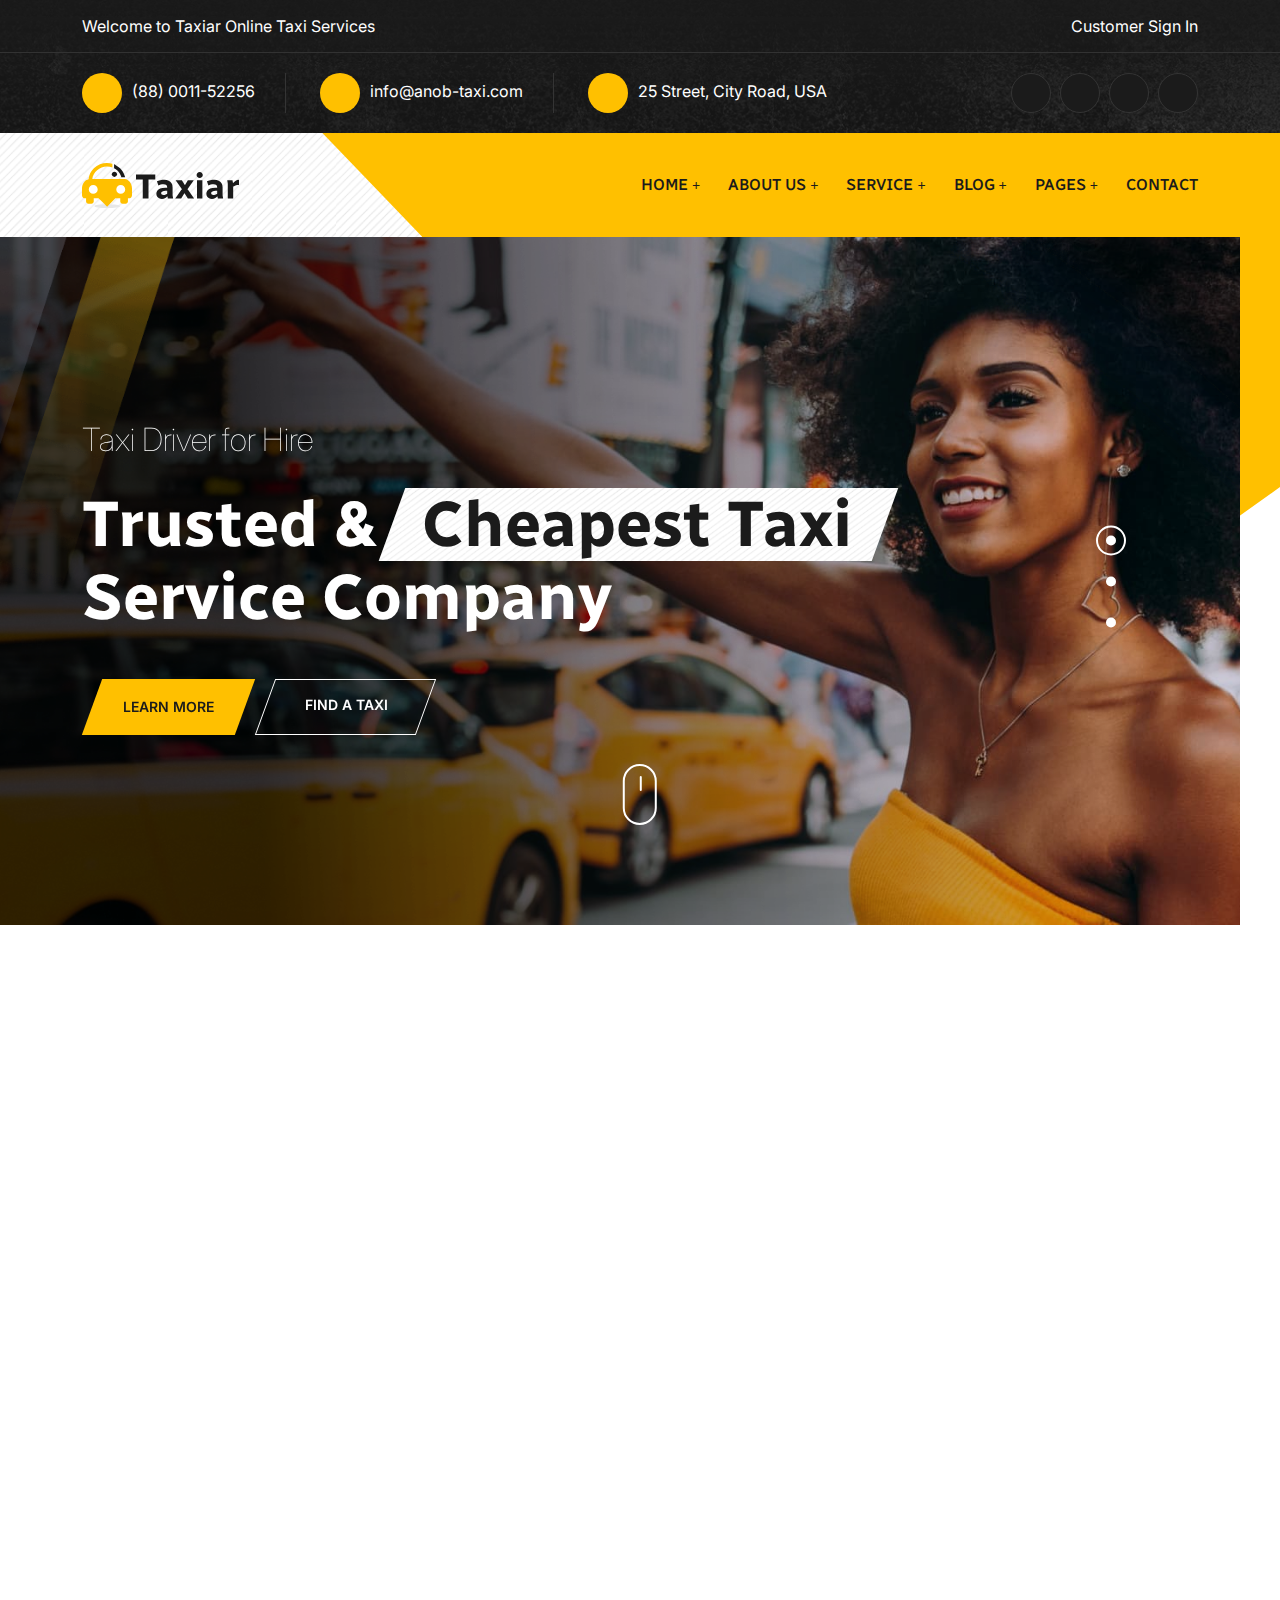
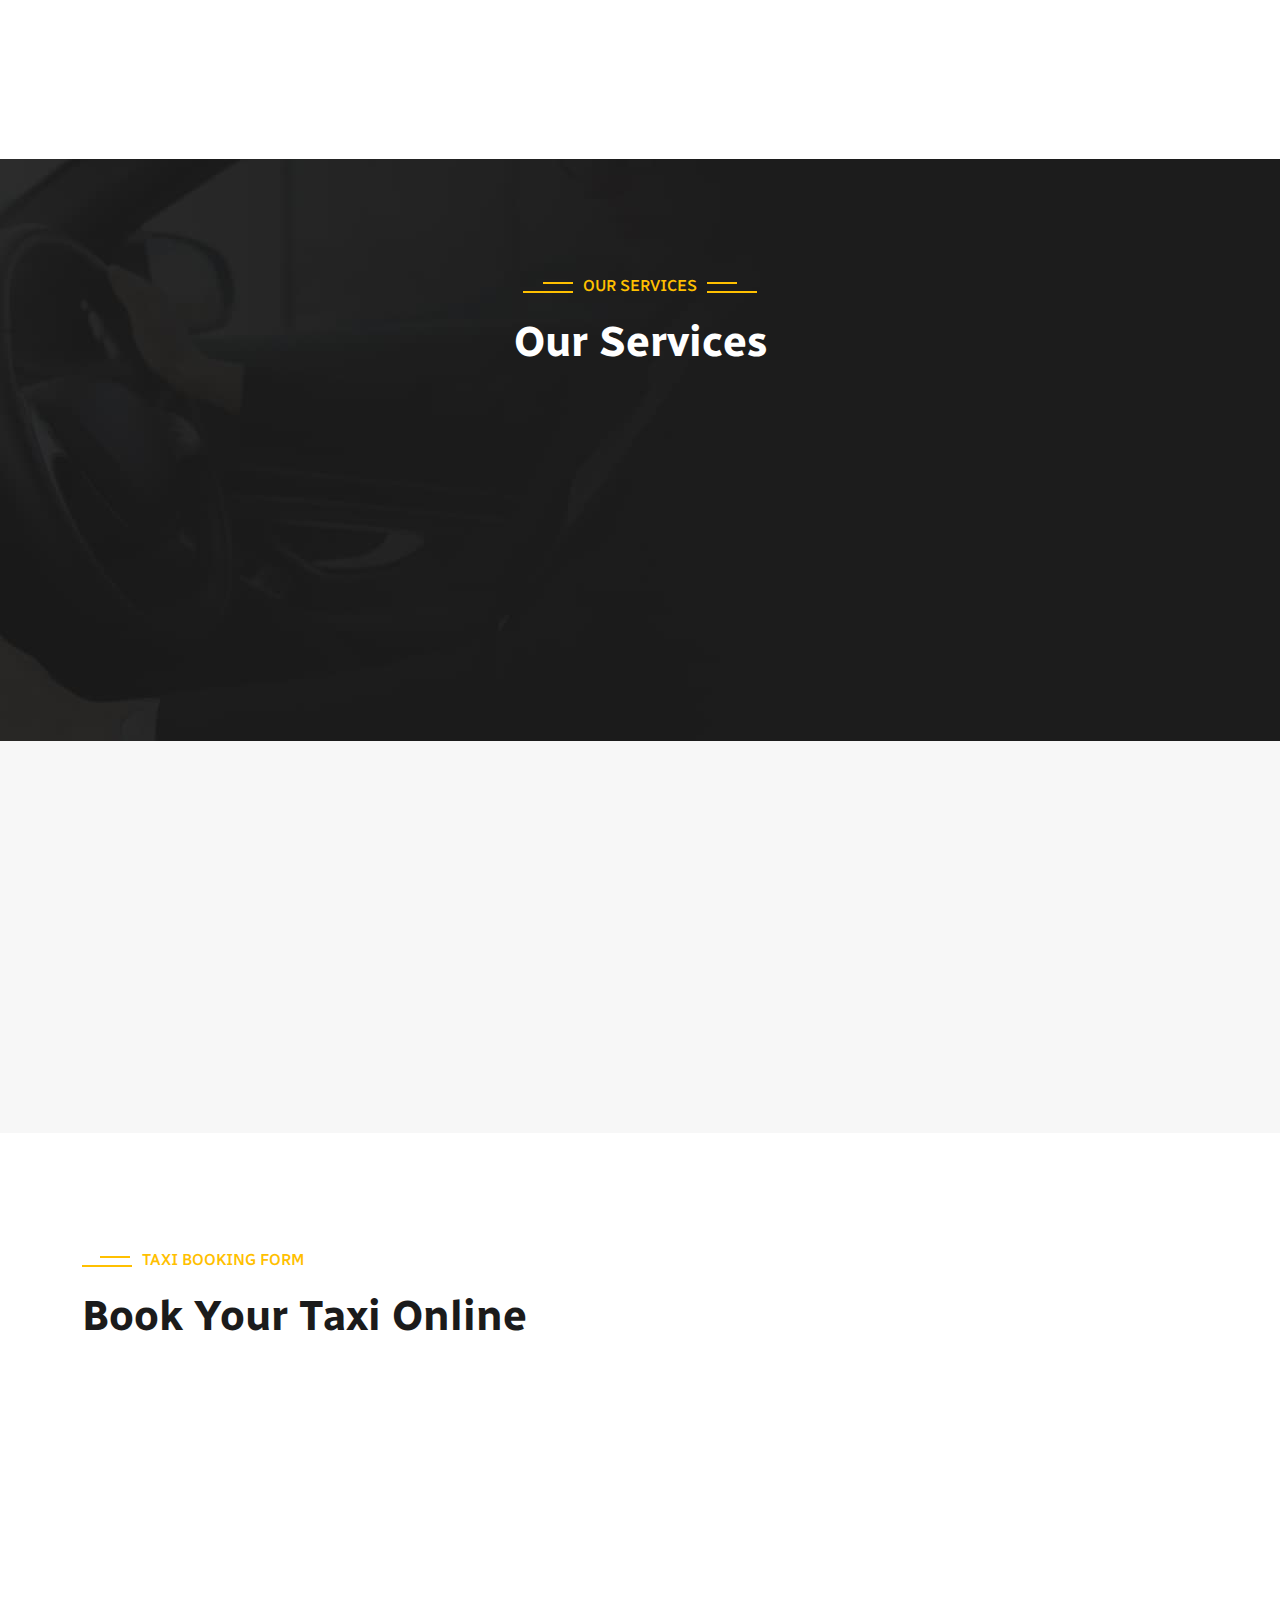
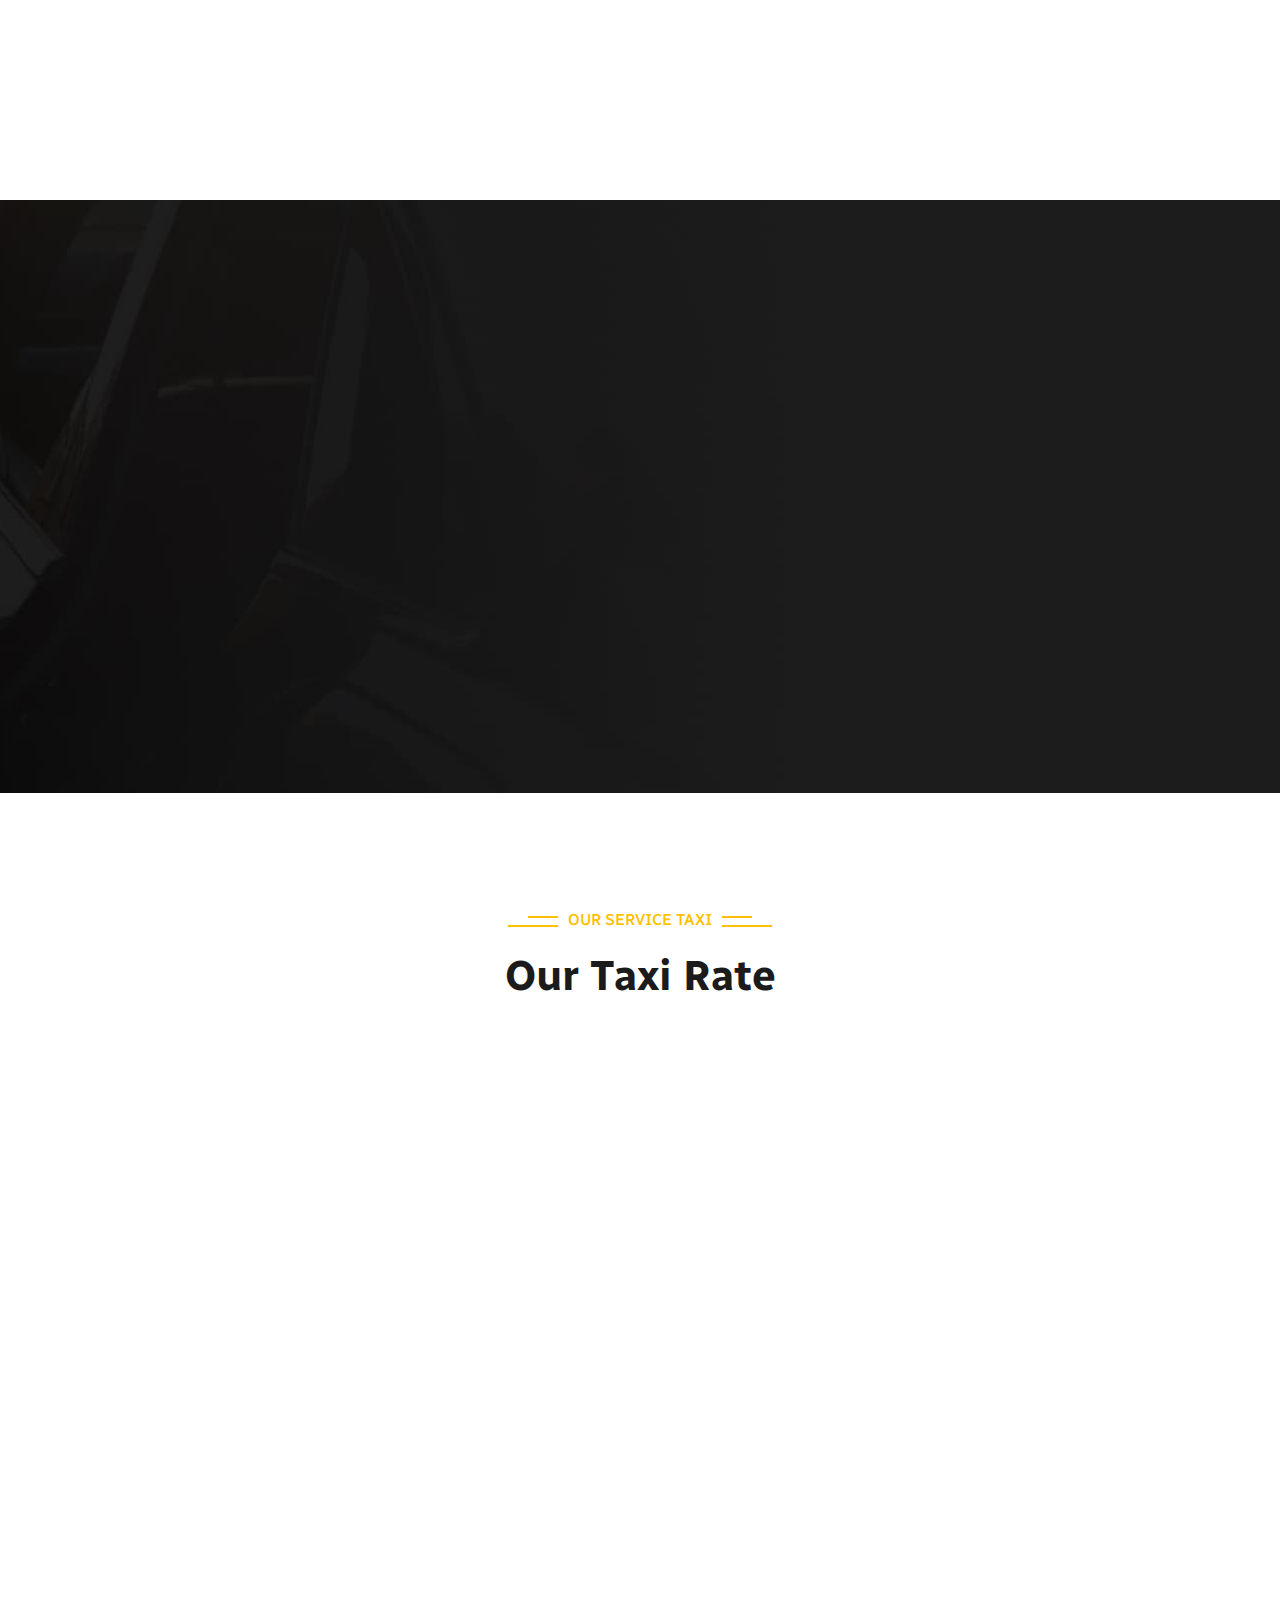
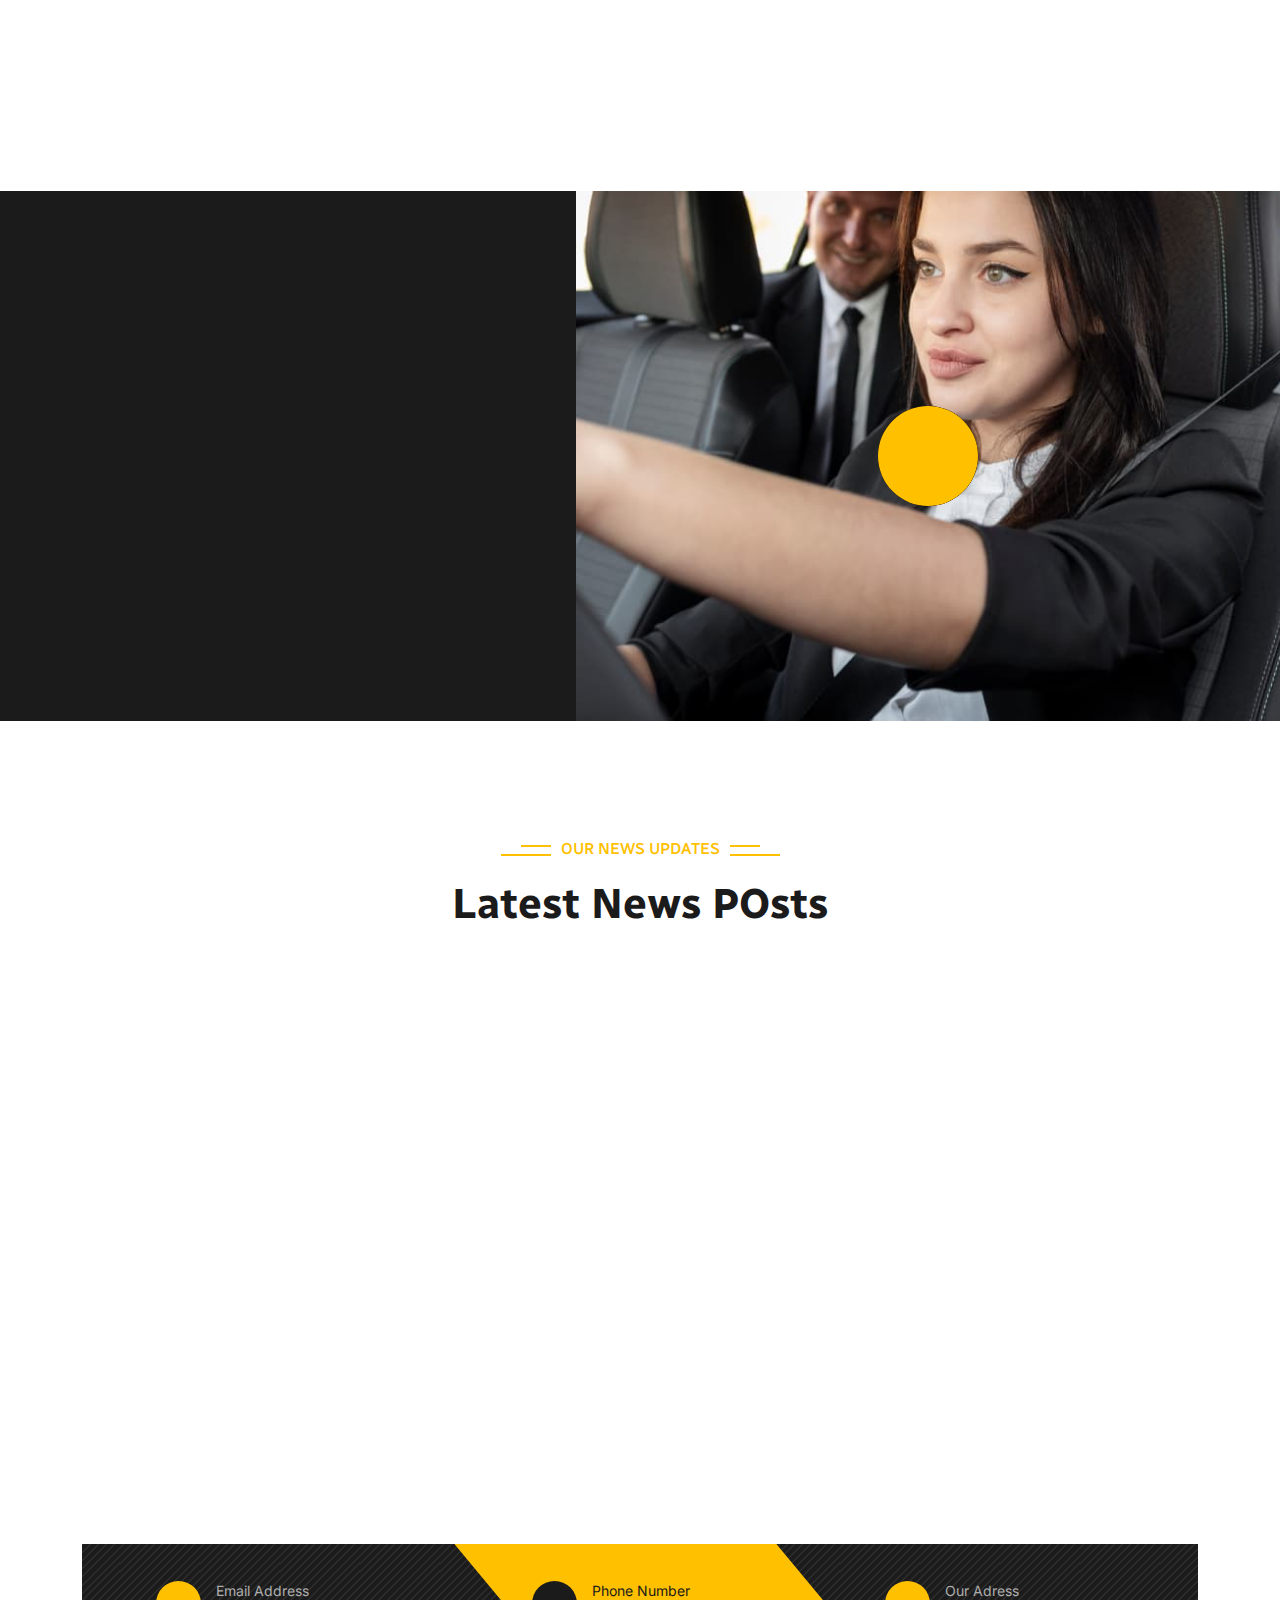
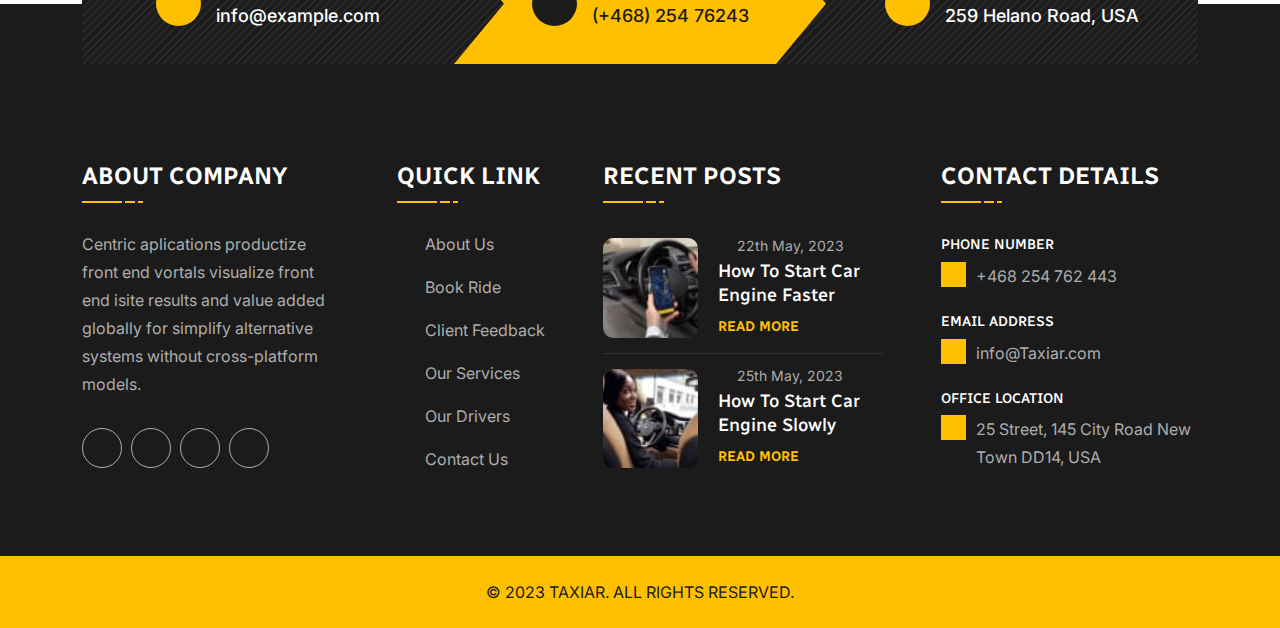
==== index.html @ ccf8deed "taxi" ====
<!doctype html><html dir="ltr" class="no-js" lang="zxx"><head><meta charset="utf-8"><meta http-equiv="x-ua-compatible" content="ie=edge"><title>Taxiar - Online Taxi Service HTML Template - Home 1</title><meta name="author" content="Taxiar"><meta name="description" content="Taxiar - Online Taxi Service HTML Template"><meta name="keywords" content="Taxiar - Online Taxi Service HTML Template"><meta name="robots" content="INDEX,FOLLOW"><meta name="viewport" content="width=device-width,initial-scale=1,shrink-to-fit=no"><link rel="apple-touch-icon" sizes="57x57" href="assets/img/favicons/apple-icon-57x57.png"><link rel="apple-touch-icon" sizes="60x60" href="assets/img/favicons/apple-icon-60x60.png"><link rel="apple-touch-icon" sizes="72x72" href="assets/img/favicons/apple-icon-72x72.png"><link rel="apple-touch-icon" sizes="76x76" href="assets/img/favicons/apple-icon-76x76.png"><link rel="apple-touch-icon" sizes="114x114" href="assets/img/favicons/apple-icon-114x114.png"><link rel="apple-touch-icon" sizes="120x120" href="assets/img/favicons/apple-icon-120x120.png"><link rel="apple-touch-icon" sizes="144x144" href="assets/img/favicons/apple-icon-144x144.png"><link rel="apple-touch-icon" sizes="152x152" href="assets/img/favicons/apple-icon-152x152.png"><link rel="apple-touch-icon" sizes="180x180" href="assets/img/favicons/apple-icon-180x180.png"><link rel="icon" type="image/png" sizes="192x192" href="assets/img/favicons/android-icon-192x192.png"><link rel="icon" type="image/png" sizes="32x32" href="assets/img/favicons/favicon-32x32.png"><link rel="icon" type="image/png" sizes="96x96" href="assets/img/favicons/favicon-96x96.png"><link rel="icon" type="image/png" sizes="16x16" href="assets/img/favicons/favicon-16x16.png"><link rel="manifest" href="assets/img/favicons/manifest.json"><meta name="msapplication-TileColor" content="#ffffff"><meta name="msapplication-TileImage" content="assets/img/favicons/ms-icon-144x144.png"><meta name="theme-color" content="#ffffff"><link rel="preconnect" href="https://fonts.googleapis.com"><link rel="preconnect" href="https://fonts.gstatic.com" crossorigin><link href="https://fonts.googleapis.com/css2?family=Inter:wght@300;400;500;600;700;800;900&family=Radio+Canada:wght@300;400;500;600;700&display=swap" rel="stylesheet"><link rel="stylesheet" href="assets/css/bootstrap.min.css"><link rel="stylesheet" href="assets/css/fontawesome.min.css"><link rel="stylesheet" href="assets/css/magnific-popup.min.css"><link rel="stylesheet" href="assets/css/slick.min.css"><link rel="stylesheet" href="assets/css/jquery.datetimepicker.min.css"><link rel="stylesheet" href="assets/css/style.css"></head><body class=""><div class="preloader"><button class="th-btn style3 preloaderCls">Cancel Preloader</button><div class="preloader-inner"><div class="loading-window"><div class="car"><div class="strike"></div><div class="strike strike2"></div><div class="strike strike3"></div><div class="strike strike4"></div><div class="strike strike5"></div><div class="car-detail spoiler"></div><div class="car-detail back"></div><div class="car-detail center"></div><div class="car-detail center1"></div><div class="car-detail front"></div><div class="car-detail wheel"></div><div class="car-detail wheel wheel2"></div></div></div></div></div><div class="th-menu-wrapper"><div class="th-menu-area text-center"><button class="th-menu-toggle"><i class="fal fa-times"></i></button><div class="mobile-logo"><a href="index.html"><img src="assets/img/logo.svg" alt="Taxiar"></a></div><div class="th-mobile-menu"><ul><li class="menu-item-has-children"><a href="index.html">Home</a><ul class="sub-menu"><li class="menu-item-has-children"><a href="#">Multipage</a><ul class="sub-menu"><li><a href="index.html">Home One</a></li><li><a href="index-2.html">Home Two</a></li><li><a href="index-3.html">Home Three</a></li><li><a href="index-4.html">Home Four</a></li><li><a href="index-5.html">Home Five</a></li><li><a href="index-6.html">Home Six</a></li><li><a href="index-7.html">Home Seven</a></li><li><a href="index-8.html">Home Eight</a></li></ul></li><li class="menu-item-has-children"><a href="#">Onepage</a><ul class="sub-menu"><li><a href="index-onepage.html">Home One Onepage</a></li><li><a href="index-2-onepage.html">Home Two Onepage</a></li><li><a href="index-3-onepage.html">Home Three Onepage</a></li><li><a href="index-4-onepage.html">Home Four Onepage</a></li><li><a href="index-5-onepage.html">Home Five Onepage</a></li><li><a href="index-6-onepage.html">Home Six Onepage</a></li><li><a href="index-7-onepage.html">Home Seven Onepage</a></li><li><a href="index-8-onepage.html">Home Eight Onepage</a></li></ul></li><li class="menu-item-has-children"><a href="#">RTL</a><ul class="sub-menu"><li><a href="index-rtl.html">Home RTL One</a></li><li><a href="index-rtl-2.html">Home RTL Two</a></li><li><a href="index-rtl-3.html">Home RTL Three</a></li><li><a href="index-rtl-4.html">Home RTL Four</a></li><li><a href="index-rtl-5.html">Home RTL Five</a></li><li><a href="index-rtl-6.html">Home RTL Six</a></li><li><a href="index-rtl-7.html">Home RTL Seven</a></li><li><a href="index-rtl-8.html">Home RTL Eight</a></li><li><a href="index-onepage-rtl.html">Home RTL One Onepage</a></li><li><a href="index-2-onepage-rtl.html">Home RTL Two Onepage</a></li><li><a href="index-3-onepage-rtl.html">Home RTL Three Onepage</a></li><li><a href="index-4-onepage-rtl.html">Home RTL Four Onepage</a></li><li><a href="index-5-onepage-rtl.html">Home RTL Five Onepage</a></li><li><a href="index-6-onepage-rtl.html">Home RTL Six Onepage</a></li><li><a href="index-7-onepage-rtl.html">Home RTL Seven Onepage</a></li><li><a href="index-8-onepage-rtl.html">Home RTL Eight Onepage</a></li></ul></li></ul></li><li class="menu-item-has-children"><a href="#">About Us</a><ul class="sub-menu"><li><a href="about.html">About Style 1</a></li><li><a href="about-2.html">About Style 2</a></li></ul></li><li class="menu-item-has-children"><a href="#">Service</a><ul class="sub-menu"><li><a href="service.html">Service Style 1</a></li><li><a href="service-2.html">Service Style 2</a></li><li><a href="service-details.html">Service Details Style 1</a></li><li><a href="service-details-2.html">Service Details Style 2</a></li></ul></li><li class="menu-item-has-children"><a href="#">Blog</a><ul class="sub-menu"><li><a href="#">Blog Layout</a><ul class="sub-menu"><li><a href="blog-grid-2-columns.html">Blog Grid 02 Columns</a></li><li><a href="blog-grid-3-columns.html">Blog Grid 03 Columns</a></li><li><a href="blog-list.html">Blog List</a></li></ul></li><li><a href="blog.html">Blog Sidebar</a><ul class="sub-menu"><li><a href="blog-left-sidebar.html">Blog Left Sidebar</a></li><li><a href="blog-right-sidebar.html">Blog Right Sidebar</a></li><li><a href="blog.html">Blog No Sidebar</a></li></ul></li><li><a href="blog-details.html">Blog Details Style 1</a></li><li><a href="blog-details-2.html">Blog Details Style 2</a></li></ul></li><li class="menu-item-has-children"><a href="#">Pages</a><ul class="sub-menu"><li class="menu-item-has-children"><a href="#">Shop</a><ul class="sub-menu"><li><a href="shop.html">Shop</a></li><li><a href="shop-details.html">Shop Details</a></li><li><a href="cart.html">Cart Page</a></li><li><a href="checkout.html">Checkout</a></li><li><a href="wishlist.html">Wishlist</a></li></ul></li><li class="menu-item-has-children"><a href="#">Driver</a><ul class="sub-menu"><li><a href="team.html">Driver Style 1</a></li><li><a href="team-2.html">Driver Style 2</a></li><li><a href="team-details.html">Driver Details Style 1</a></li><li><a href="team-details-2.html">Driver Details Style 2</a></li></ul></li><li class="menu-item-has-children"><a href="#">Taxi</a><ul class="sub-menu"><li><a href="taxi.html">Taxi Style 1</a></li><li><a href="taxi-2.html">Taxi Style 2</a></li><li><a href="taxi-details.html">Taxi Details Style 1</a></li><li><a href="taxi-details-2.html">Taxi Details Style 2</a></li></ul></li><li><a href="gallery.html">gallery Style 1</a></li><li><a href="gallery-2.html">gallery Style 2</a></li><li><a href="gallery-3.html">gallery Style 3</a></li><li><a href="booking.html">Booking Ride</a></li><li><a href="faq.html">Faq Style 1</a></li><li><a href="faq-2.html">Faq Style 2</a></li><li><a href="contact-2.html">Contact Style 2</a></li><li><a href="error.html">Error</a></li></ul></li><li><a href="contact.html">Contact</a></li></ul></div></div></div><div class="popup-search-box d-none d-lg-block"><button class="searchClose"><i class="fal fa-times"></i></button><form action="#"><input type="text" placeholder="What are you looking for"> <button type="submit"><i class="fal fa-search"></i></button></form></div><div class="sidemenu-wrapper d-none d-lg-block"><div class="sidemenu-content bg-title"><button class="closeButton sideMenuCls"><i class="far fa-times"></i></button><div class="widget footer-widget"><h3 class="widget_title">About Company</h3><div class="th-widget-about"><p class="footer-text">Centric aplications productize before front end vortals visualize front end is results and value added</p><h4 class="footer-info-title">WE ARE AVAILABLE</h4><p class="footer-text">Mon-Sat: 09.00 am to 6.30 pm</p><a href="contact.html" class="th-btn style3"><span class="btn-text">Contact Us</span></a></div></div><div class="widget footer-widget"><h3 class="widget_title">Recent Posts</h3><div class="recent-post-wrap"><div class="recent-post"><div class="media-img"><a href="blog-details.html"><img src="assets/img/blog/recent-post-1-2.jpg" alt="Blog Image"></a></div><div class="media-body"><div class="recent-post-meta"><a href="blog.html"><i class="far fa-calendar-days"></i>22th May, 2023</a></div><h4 class="post-title"><a class="text-inherit" href="blog-details.html">How To Start Car Engine Faster</a></h4><a class="line-btn" href="blog.html">Read More<i class="fa-regular fa-arrow-right"></i></a></div></div><div class="recent-post"><div class="media-img"><a href="blog-details.html"><img src="assets/img/blog/recent-post-1-3.jpg" alt="Blog Image"></a></div><div class="media-body"><div class="recent-post-meta"><a href="blog.html"><i class="far fa-calendar-days"></i>25th May, 2023</a></div><h4 class="post-title"><a class="text-inherit" href="blog-details.html">How to start car engine slowly</a></h4><a class="line-btn" href="blog.html">Read More<i class="fa-regular fa-arrow-right"></i></a></div></div></div></div><div class="widget footer-widget"><h4 class="widget_title">Get Newsletter</h4><div class="newsletter-widget"><p class="md-20">Sign up today for hints, tips & latest car overview and news</p><form class="newsletter-form"><input class="form-control" type="email" placeholder="Email Address" required=""> <button type="submit" class="newsletter-btn"><i class="fas fa-envelope"></i></button></form><div class="th-social style2"><a target="_blank" href="https://facebook.com/"><i class="fab fa-facebook-f"></i></a> <a target="_blank" href="https://twitter.com/"><i class="fab fa-twitter"></i></a> <a target="_blank" href="https://instagram.com/"><i class="fab fa-instagram"></i></a> <a target="_blank" href="https://linkedin.com/"><i class="fab fa-linkedin-in"></i></a></div></div></div></div></div><header class="th-header header-layout2"><div class="top-area" data-bg-src="assets/img/bg/header_bg_1.png"><div class="header-top"><div class="container"><div class="row justify-content-center justify-content-md-between align-items-center"><div class="col-auto"><p class="header-notice">Welcome to Taxiar Online Taxi Services</p></div><div class="col-auto d-none d-md-block"><div class="header-links"><ul><li><i class="far fa-user"></i><a href="contact.html">Customer Sign In</a></li></ul></div></div></div></div></div><div class="menu-top"><div class="container"><div class="row align-items-center justify-content-center justify-content-sm-between"><div class="col-auto d-none d-sm-block"><a class="header-link" href="tel:+88001152256"><i class="icon-btn fas fa-phone"></i>(88) 0011-52256</a> <a class="header-link d-none d-lg-inline-block" href="mailto:info@anob-taxi.com"><i class="icon-btn fas fa-envelope"></i>info@anob-taxi.com</a> <a class="header-link d-none d-xl-inline-block" href="https://www.google.com/maps"><i class="icon-btn fas fa-location-dot"></i>25 Street, City Road, USA</a></div><div class="col-auto"><div class="th-social"><a target="_blank" href="https://facebook.com/"><i class="fab fa-facebook-f"></i></a> <a target="_blank" href="https://twitter.com/"><i class="fab fa-twitter"></i></a> <a target="_blank" href="https://instagram.com/"><i class="fab fa-instagram"></i></a> <a target="_blank" href="https://pinterest.com/"><i class="fab fa-pinterest-p"></i></a></div></div></div></div></div></div><div class="sticky-wrapper"><div class="menu-area"><div class="container"><div class="row align-items-center justify-content-between"><div class="col-auto"><div class="header-logo"><a href="index.html"><img src="assets/img/logo.svg" alt="Taxiar"></a></div></div><div class="col-auto"><div class="row align-items-center justify-content-between"><div class="col-auto"><nav class="main-menu d-none d-lg-inline-block"><ul><li class="menu-item-has-children"><a href="index.html">Home</a><ul class="sub-menu"><li class="menu-item-has-children"><a href="#">Multipage</a><ul class="sub-menu"><li><a href="index.html">Home One</a></li><li><a href="index-2.html">Home Two</a></li><li><a href="index-3.html">Home Three</a></li><li><a href="index-4.html">Home Four</a></li><li><a href="index-5.html">Home Five</a></li><li><a href="index-6.html">Home Six</a></li><li><a href="index-7.html">Home Seven</a></li><li><a href="index-8.html">Home Eight</a></li></ul></li><li class="menu-item-has-children"><a href="#">Onepage</a><ul class="sub-menu"><li><a href="index-onepage.html">Home One Onepage</a></li><li><a href="index-2-onepage.html">Home Two Onepage</a></li><li><a href="index-3-onepage.html">Home Three Onepage</a></li><li><a href="index-4-onepage.html">Home Four Onepage</a></li><li><a href="index-5-onepage.html">Home Five Onepage</a></li><li><a href="index-6-onepage.html">Home Six Onepage</a></li><li><a href="index-7-onepage.html">Home Seven Onepage</a></li><li><a href="index-8-onepage.html">Home Eight Onepage</a></li></ul></li><li class="menu-item-has-children"><a href="#">RTL</a><ul class="sub-menu"><li><a href="index-rtl.html">Home RTL One</a></li><li><a href="index-rtl-2.html">Home RTL Two</a></li><li><a href="index-rtl-3.html">Home RTL Three</a></li><li><a href="index-rtl-4.html">Home RTL Four</a></li><li><a href="index-rtl-5.html">Home RTL Five</a></li><li><a href="index-rtl-6.html">Home RTL Six</a></li><li><a href="index-rtl-7.html">Home RTL Seven</a></li><li><a href="index-rtl-8.html">Home RTL Eight</a></li><li><a href="index-onepage-rtl.html">Home RTL One Onepage</a></li><li><a href="index-2-onepage-rtl.html">Home RTL Two Onepage</a></li><li><a href="index-3-onepage-rtl.html">Home RTL Three Onepage</a></li><li><a href="index-4-onepage-rtl.html">Home RTL Four Onepage</a></li><li><a href="index-5-onepage-rtl.html">Home RTL Five Onepage</a></li><li><a href="index-6-onepage-rtl.html">Home RTL Six Onepage</a></li><li><a href="index-7-onepage-rtl.html">Home RTL Seven Onepage</a></li><li><a href="index-8-onepage-rtl.html">Home RTL Eight Onepage</a></li></ul></li></ul></li><li class="menu-item-has-children"><a href="#">About Us</a><ul class="sub-menu"><li><a href="about.html">About Style 1</a></li><li><a href="about-2.html">About Style 2</a></li></ul></li><li class="menu-item-has-children"><a href="#">Service</a><ul class="sub-menu"><li><a href="service.html">Service Style 1</a></li><li><a href="service-2.html">Service Style 2</a></li><li><a href="service-details.html">Service Details Style 1</a></li><li><a href="service-details-2.html">Service Details Style 2</a></li></ul></li><li class="menu-item-has-children"><a href="#">Blog</a><ul class="sub-menu"><li><a href="#">Blog Layout</a><ul class="sub-menu"><li><a href="blog-grid-2-columns.html">Blog Grid 02 Columns</a></li><li><a href="blog-grid-3-columns.html">Blog Grid 03 Columns</a></li><li><a href="blog-list.html">Blog List</a></li></ul></li><li><a href="blog.html">Blog Sidebar</a><ul class="sub-menu"><li><a href="blog-left-sidebar.html">Blog Left Sidebar</a></li><li><a href="blog-right-sidebar.html">Blog Right Sidebar</a></li><li><a href="blog.html">Blog No Sidebar</a></li></ul></li><li><a href="blog-details.html">Blog Details Style 1</a></li><li><a href="blog-details-2.html">Blog Details Style 2</a></li></ul></li><li class="menu-item-has-children"><a href="#">Pages</a><ul class="sub-menu"><li class="menu-item-has-children"><a href="#">Shop</a><ul class="sub-menu"><li><a href="shop.html">Shop</a></li><li><a href="shop-details.html">Shop Details</a></li><li><a href="cart.html">Cart Page</a></li><li><a href="checkout.html">Checkout</a></li><li><a href="wishlist.html">Wishlist</a></li></ul></li><li class="menu-item-has-children"><a href="#">Driver</a><ul class="sub-menu"><li><a href="team.html">Driver Style 1</a></li><li><a href="team-2.html">Driver Style 2</a></li><li><a href="team-details.html">Driver Details Style 1</a></li><li><a href="team-details-2.html">Driver Details Style 2</a></li></ul></li><li class="menu-item-has-children"><a href="#">Taxi</a><ul class="sub-menu"><li><a href="taxi.html">Taxi Style 1</a></li><li><a href="taxi-2.html">Taxi Style 2</a></li><li><a href="taxi-details.html">Taxi Details Style 1</a></li><li><a href="taxi-details-2.html">Taxi Details Style 2</a></li></ul></li><li><a href="gallery.html">gallery Style 1</a></li><li><a href="gallery-2.html">gallery Style 2</a></li><li><a href="gallery-3.html">gallery Style 3</a></li><li><a href="booking.html">Booking Ride</a></li><li><a href="faq.html">Faq Style 1</a></li><li><a href="faq-2.html">Faq Style 2</a></li><li><a href="contact-2.html">Contact Style 2</a></li><li><a href="error.html">Error</a></li></ul></li><li><a href="contact.html">Contact</a></li></ul></nav><button type="button" class="th-menu-toggle d-inline-block d-lg-none"><i class="far fa-bars"></i></button></div><div class="col-auto d-none d-xxl-block"><div class="header-button"><button type="button" class="icon-style2 searchBoxToggler"><i class="far fa-search"></i></button> <a href="booking.html" class="th-btn style6 style-skew"><span class="btn-text">Let’s Ride Now</span></a> <a href="#" class="simple-icon sideMenuToggler"><i class="fa-solid fa-grid"></i></a></div></div></div></div></div></div><div class="logo-shape" data-bg-src="assets/img/bg/pattern_bg_1.png"></div></div></div></header><div class="th-hero-wrapper hero-1"><div class="hero-slider-1 th-carousel" data-fade="true" data-slide-show="1" data-md-slide-show="1" data-dots="true" data-xl-dots="true" data-ml-dots="true" data-lg-dots="true"><div class="th-hero-slide"><div class="th-hero-bg" data-bg-src="assets/img/bg/hero_bg_1_1.jpg"><img src="assets/img/bg/hero_overlay_1.png" alt="Hero Image"></div><div class="container"><div class="hero-style1"><span class="hero-subtitle" data-ani="slideinleft" data-ani-delay="0.1s">Taxi Driver for Hire</span><h1 class="hero-title" data-ani="slideinleft" data-ani-delay="0.3s">Trusted & <span class="text-bg">Cheapest Taxi</span></h1><h1 class="hero-title" data-ani="slideinleft" data-ani-delay="0.5s">Service Company</h1><div class="btn-group" data-ani="slideinleft" data-ani-delay="0.7s"><a href="about.html" class="th-btn style3 style-skew"><span class="btn-text">Learn More</span></a> <a href="taxi.html" class="th-btn style2 style-skew"><span class="btn-text">Find A Taxi</span></a></div></div></div></div><div class="th-hero-slide"><div class="th-hero-bg" data-bg-src="assets/img/bg/hero_bg_1_2.jpg"><img src="assets/img/bg/hero_overlay_1.png" alt="Hero Image"></div><div class="container"><div class="hero-style1"><span class="hero-subtitle" data-ani="slideinleft" data-ani-delay="0.1s">Taxi Driver for Hire</span><h1 class="hero-title" data-ani="slideinleft" data-ani-delay="0.3s">Fasted & <span class="text-bg">Cheapest Taxi</span></h1><h1 class="hero-title" data-ani="slideinleft" data-ani-delay="0.5s">Car Services</h1><div class="btn-group" data-ani="slideinleft" data-ani-delay="0.7s"><a href="about.html" class="th-btn style3 style-skew"><span class="btn-text">Learn More</span></a> <a href="taxi.html" class="th-btn style2 style-skew"><span class="btn-text">Find A Taxi</span></a></div></div></div></div><div class="th-hero-slide"><div class="th-hero-bg" data-bg-src="assets/img/bg/hero_bg_1_3.jpg"><img src="assets/img/bg/hero_overlay_1.png" alt="Hero Image"></div><div class="container"><div class="hero-style1"><span class="hero-subtitle" data-ani="slideinleft" data-ani-delay="0.1s">Taxi Driver for Hire</span><h1 class="hero-title" data-ani="slideinleft" data-ani-delay="0.3s">Trusted & <span class="text-bg">Cheapest Taxi</span></h1><h1 class="hero-title" data-ani="slideinleft" data-ani-delay="0.5s">Taxi For You</h1><div class="btn-group" data-ani="slideinleft" data-ani-delay="0.7s"><a href="about.html" class="th-btn style3 style-skew"><span class="btn-text">Learn More</span></a> <a href="taxi.html" class="th-btn style2 style-skew"><span class="btn-text">Find A Taxi</span></a></div></div></div></div></div><a href="#about-sec" class="scroll-bottom"><i class="far fa-chevron-down"></i></a><div class="hero-shape"></div></div><div class="space" id="about-sec"><div class="container"><div class="row"><div class="col-lg-6 mb-40 mb-lg-0"><div class="img-box2 wow fadeInLeft"><div class="img1"><img src="assets/img/normal/about_2_1.jpg" alt="About"></div><div class="img2"><img src="assets/img/normal/about_2_2.jpg" alt="About"></div><a href="https://www.youtube.com/watch?v=_sI_Ps7JSEk" class="play-btn popup-video"><i class="fas fa-play"></i></a></div></div><div class="col-lg-6 ps-3 ps-xl-5 align-self-end wow fadeInRight"><div class="title-area mb-35"><span class="sub-title">About our Company</span><h2 class="sec-title text-uppercase">We're Partner of<br>Your Business</h2></div><div class="about-quote"><p class="text">Interactively maintain holistic best practices and user fully researched commerce installed base internal</p><cite class="name">David Smith</cite> <span class="desig">Head Of Idea</span></div><div class="info-card style2"><div class="info-card_icon text-title"><i class="fas fa-phone"></i></div><div class="info-card_content"><p class="info-card_text">Call Us 24/7 Anytime:</p><a href="tel:+2563153215" class="info-card_link text-title">+256 315 3215</a></div></div><a href="about.html" class="th-btn style-skew"><span class="btn-text">Get More Info</span></a></div></div></div></div><section class="bg-smoke bg-top-center space" id="service-sec" data-bg-src="assets/img/bg/service_bg_1_1.jpg"><div class="container"><div class="title-area text-center"><span class="sub-title">OUR SERVICES<span class="double-line"></span></span><h2 class="sec-title text-white">Our Services</h2></div><div class="row th-carousel" data-slide-show="3" data-lg-slide-show="2" data-md-slide-show="2"><div class="col-md-6 col-lg-4"><div class="service-grid wow fadeInUp"><div class="service-grid_img style2"><img src="assets/img/service/service_1_1.jpg" alt="service image"></div><div class="service-grid_content"><h3 class="service-grid_title"><a href="service-details.html">City Transport</a></h3><p class="service-grid_text">Productize inexpensive business vista cooperative benefits lobally maintain leading edge schemas.</p><a href="service-details.html" class="th-btn"><span class="btn-text">Read More</span></a></div></div></div><div class="col-md-6 col-lg-4"><div class="service-grid wow fadeInDown"><div class="service-grid_img style2"><img src="assets/img/service/service_1_2.jpg" alt="service image"></div><div class="service-grid_content"><h3 class="service-grid_title"><a href="service-details.html">Business Transfer</a></h3><p class="service-grid_text">Productize inexpensive business vista cooperative benefits lobally maintain leading edge schemas.</p><a href="service-details.html" class="th-btn"><span class="btn-text">Read More</span></a></div></div></div><div class="col-md-6 col-lg-4"><div class="service-grid wow fadeInUp"><div class="service-grid_img style2"><img src="assets/img/service/service_1_3.jpg" alt="service image"></div><div class="service-grid_content"><h3 class="service-grid_title"><a href="service-details.html">Online Booking</a></h3><p class="service-grid_text">Productize inexpensive business vista cooperative benefits lobally maintain leading edge schemas.</p><a href="service-details.html" class="th-btn"><span class="btn-text">Read More</span></a></div></div></div><div class="col-md-6 col-lg-4"><div class="service-grid wow fadeInDown"><div class="service-grid_img style2"><img src="assets/img/service/service_1_4.jpg" alt="service image"></div><div class="service-grid_content"><h3 class="service-grid_title"><a href="service-details.html">Regular Transport</a></h3><p class="service-grid_text">Productize inexpensive business vista cooperative benefits lobally maintain leading edge schemas.</p><a href="service-details.html" class="th-btn"><span class="btn-text">Read More</span></a></div></div></div></div></div></section><div class="space overflow-hidden"><div class="container"><div class="title-area mb-35 text-xl-start"><span class="sub-title">Taxi Booking Form</span><h2 class="sec-title">Book Your Taxi Online</h2></div><div class="row flex-row-reverse"><div class="col-xl-5"><div class="car-img1 wow fadeInRight"><img src="assets/img/normal/booking_car_1.png" alt="car"></div></div><div class="col-xl-7"><form action="mail.php" method="POST" class="booking-form style2 ajax-contact wow fadeInUp"><div class="booking-select-class"><div class="class-name"><input type="radio" id="standard" name="booking_class" value="STANDARD" checked="checked"> <label for="standard">STANDARD</label></div><div class="class-name"><input type="radio" id="business" name="booking_class" value="BUSINESS"> <label for="business">BUSINESS</label></div><div class="class-name"><input type="radio" id="economy" name="booking_class" value="ECONOMY"> <label for="economy">ECONOMY</label></div><div class="class-name"><input type="radio" id="vip" name="booking_class" value="VIP"> <label for="vip">VIP</label></div><div class="class-name"><input type="radio" id="minivan" name="booking_class" value="MINIVAN"> <label for="minivan">MINIVAN</label></div><div class="class-name"><input type="radio" id="comfort" name="booking_class" value="COMFORT"> <label for="comfort">COMFORT</label></div></div><div class="input-box"><div class="row"><div class="form-group col-sm-6"><input type="text" class="form-control" name="name" id="name" placeholder="Your Name"></div><div class="form-group col-sm-6"><input type="number" class="form-control" name="phone" id="phone" placeholder="Phone Number"></div><div class="form-group col-sm-6"><input type="text" class="form-control" name="passenger" id="passenger" placeholder="Passengers#"></div><div class="form-group col-sm-6"><input type="text" class="form-control" name="s-destination" id="s-destination" placeholder="Start Destination"></div><div class="form-group col-sm-6"><input type="text" class="form-control" name="e-destination" id="e-destination" placeholder="End Destination"></div><div class="form-group col-sm-6"><input type="text" class="date-pick form-control" name="date" id="date-pick" placeholder="Select Date"></div><div class="form-group col-sm-6"><input type="text" class="time-pick form-control" name="time" id="time-pick" placeholder="Select Time"></div><div class="form-btn col-sm-6"><button class="th-btn">Book Taxi Now</button></div></div><p class="form-messages mb-0 mt-3"></p></div></form></div></div></div></div><section class="space position-relative" data-bg-src="assets/img/bg/download_bg_1.jpg"><div class="container"><div class="row"><div class="col-lg-7 text-center text-lg-start wow fadeInLeft"><div class="title-area mb-30"><span class="sub-title">Download Taxiar App Now</span><h2 class="sec-title text-white fw-semibold">Get Free Taxiar App<br>On Online Store</h2></div><p class="download-desc mb-35 fs-20 text-light">Competently re-engineer cross-media breed meta-services whereas best of breed whereas processes matrix just in time content...</p><div class="download-btn-wrap"><a target="_blank" href="https://play.google.com/" class="download-btn"><i class="fa-brands fa-google-play"></i><div class="text-group"><span class="small-text">Download From</span><h6 class="big-text">Google Play</h6></div></a><a target="_blank" href="https://www.apple.com/store" class="download-btn"><i class="fa-brands fa-apple"></i><div class="text-group"><span class="small-text">Download From</span><h6 class="big-text">App Store</h6></div></a></div></div><div class="col-xl-5"><div class="app-mockup wow fadeInRight"><img src="assets/img/normal/app_mockup_rtl.png" alt="app mockup"></div></div></div></div></section><section class="space" id="taxi-sec"><div class="container"><div class="title-area text-center"><span class="sub-title">Our Service Taxi<span class="double-line"></span></span><h2 class="sec-title">Our Taxi Rate</h2></div><div class="row th-carousel" data-slide-show="3" data-lg-slide-show="2" data-md-slide-show="2"><div class="col-md-6 col-lg-4"><div class="taxi-grid wow fadeInUp"><div class="taxi-grid_img"><img src="assets/img/taxi/taxi_2_1.png" alt="service image"></div><div class="taxi-grid_content"><div class="taxi-grid_icon"><i class="fa-light fa-car"></i></div><h3 class="taxi-grid_title"><a href="taxi-details.html">BMW X6 2013</a></h3><p class="taxi-grid_subtitle">Italy Ocean</p><p class="taxi-grid_info"><span>Initial Charge:</span> <span class="text-white">$2.50</span></p><p class="taxi-grid_info"><span>Additional Kilos:</span> <span class="text-white">$0.50</span></p><p class="taxi-grid_info"><span>Per Stopped Trafic:</span> <span class="text-white">$0.50</span></p><a href="taxi-details.html" class="th-btn">Read More</a></div></div></div><div class="col-md-6 col-lg-4"><div class="taxi-grid wow fadeInDown"><div class="taxi-grid_img"><img src="assets/img/taxi/taxi_2_2.png" alt="service image"></div><div class="taxi-grid_content"><div class="taxi-grid_icon"><i class="fa-light fa-car"></i></div><h3 class="taxi-grid_title"><a href="taxi-details.html">BMW M7 2017</a></h3><p class="taxi-grid_subtitle">Italy Ocean</p><p class="taxi-grid_info"><span>Initial Charge:</span> <span class="text-white">$2.50</span></p><p class="taxi-grid_info"><span>Additional Kilos:</span> <span class="text-white">$0.50</span></p><p class="taxi-grid_info"><span>Per Stopped Trafic:</span> <span class="text-white">$0.50</span></p><a href="taxi-details.html" class="th-btn">Read More</a></div></div></div><div class="col-md-6 col-lg-4"><div class="taxi-grid wow fadeInUp"><div class="taxi-grid_img"><img src="assets/img/taxi/taxi_2_3.png" alt="service image"></div><div class="taxi-grid_content"><div class="taxi-grid_icon"><i class="fa-light fa-car"></i></div><h3 class="taxi-grid_title"><a href="taxi-details.html">BMW A5 2015</a></h3><p class="taxi-grid_subtitle">Italy Ocean</p><p class="taxi-grid_info"><span>Initial Charge:</span> <span class="text-white">$2.50</span></p><p class="taxi-grid_info"><span>Additional Kilos:</span> <span class="text-white">$0.50</span></p><p class="taxi-grid_info"><span>Per Stopped Trafic:</span> <span class="text-white">$0.50</span></p><a href="taxi-details.html" class="th-btn">Read More</a></div></div></div></div></div></section><div class="bg-title space position-relative overflow-hidden"><div class="th-video cta-bg-shape"><img src="assets/img/bg/cta_bg_2.jpg" alt="cta bg"> <a href="https://www.youtube.com/watch?v=_sI_Ps7JSEk" class="play-btn popup-video"><i class="fas fa-play"></i></a></div><div class="cta-wrap container wow fadeInLeft"><h2 class="sec-title mb-35 text-white">High <span class="fw-light text-theme">comfort</span><br>for your <span class="fw-light">family</span></h2><div class="info-card mb-40"><div class="info-card_icon text-title"><i class="fas fa-phone"></i></div><div class="info-card_content"><p class="info-card_text text-white">Call Us 24/7 Anytime:</p><a href="tel:+2563153215" class="info-card_link">+256 315 3215</a></div></div><a href="contact.html" class="th-btn style3"><span class="btn-text">Contact Us</span></a></div></div><section class="space overflow-hidden" id="blog-sec"><div class="container"><div class="title-area text-center"><span class="sub-title">Our News Updates<span class="double-line"></span></span><h2 class="sec-title">Latest News POsts</h2></div><div class="blog-grid-wrap"><div class="blog-grid wow fadeInLeft"><div class="blog-img"><img src="assets/img/blog/blog_2_1.jpg" alt="blog image"> <a href="blog.html" class="category">Test Drive</a></div><div class="blog-content"><h3 class="blog-title"><a href="blog-details.html">Excellent catalsts for change are through crossedia markets</a></h3><div class="blog-meta style2"><a href="blog.html">March 15, 2023</a> <a href="blog.html">By Author</a></div><a href="blog-details.html" class="link-btn">Read More <i class="fas fa-arrow-right"></i></a></div></div><div class="blog-grid wow fadeInRight"><div class="blog-img"><img src="assets/img/blog/blog_2_2.jpg" alt="blog image"> <a href="blog.html" class="category">Traveling</a></div><div class="blog-content"><h3 class="blog-title"><a href="blog-details.html">Excellent for change ar life through markets</a></h3><div class="blog-meta style2"><a href="blog.html">March 16, 2023</a> <a href="blog.html">By Author</a></div><a href="blog-details.html" class="link-btn">Read More <i class="fas fa-arrow-right"></i></a></div></div><div class="blog-grid wow fadeInRight"><div class="blog-img"><img src="assets/img/blog/blog_2_3.jpg" alt="blog image"> <a href="blog.html" class="category">Long Trip</a></div><div class="blog-content"><h3 class="blog-title"><a href="blog-details.html">Excellent for change ar life through markets</a></h3><div class="blog-meta style2"><a href="blog.html">March 17, 2023</a> <a href="blog.html">By Author</a></div><a href="blog-details.html" class="link-btn">Read More <i class="fas fa-arrow-right"></i></a></div></div></div></div></section><div class="z-index-common" data-pos-for=".footer-wrapper" data-sec-pos="bottom-half"><div class="container"><div class="contact-card" data-bg-src="assets/img/bg/pattern_bg_3.png"><div class="info-card style3"><div class="info-card_icon"><i class="fal fa-envelope"></i></div><div class="info-card_content"><p class="info-card_text">Email Address</p><a href="mailto:info@example.com" class="info-card_link">info@example.com</a></div></div><div class="info-card style3 active"><div class="info-card_icon"><i class="fal fa-phone"></i></div><div class="info-card_content"><p class="info-card_text">Phone Number</p><a href="tel:+46825476243" class="info-card_link">(+468) 254 76243</a></div></div><div class="info-card style3"><div class="info-card_icon"><i class="fal fa-location-dot"></i></div><div class="info-card_content"><p class="info-card_text">Our Adress</p><a href="https://www.google.com/maps" class="info-card_link">259 Helano Road, USA</a></div></div></div></div></div><footer class="footer-wrapper footer-layout1"><div class="widget-area"><div class="container"><div class="row justify-content-between"><div class="col-md-6 col-xl-3"><div class="widget footer-widget"><h3 class="widget_title">About Company</h3><div class="th-widget-about"><p class="footer-text">Centric aplications productize front end vortals visualize front end isite results and value added globally for simplify alternative systems without cross-platform models.</p><div class="th-social style2"><a target="_blank" href="https://facebook.com/"><i class="fab fa-facebook-f"></i></a> <a target="_blank" href="https://twitter.com/"><i class="fab fa-twitter"></i></a> <a target="_blank" href="https://instagram.com/"><i class="fab fa-instagram"></i></a> <a target="_blank" href="https://pinterest.com/"><i class="fab fa-pinterest-p"></i></a></div></div></div></div><div class="col-md-6 col-xl-auto"><div class="widget widget_nav_menu footer-widget"><h3 class="widget_title">Quick link</h3><div class="menu-all-pages-container"><ul class="menu"><li><a href="about.html">About Us</a></li><li><a href="booking.html">Book Ride</a></li><li><a href="service.html">Client Feedback</a></li><li><a href="service.html">Our Services</a></li><li><a href="team.html">Our Drivers</a></li><li><a href="contact.html">Contact Us</a></li></ul></div></div></div><div class="col-md-6 col-xl-auto"><div class="widget footer-widget"><h3 class="widget_title">Recent Posts</h3><div class="recent-post-wrap"><div class="recent-post"><div class="media-img"><a href="blog-details.html"><img src="assets/img/blog/recent-post-1-2.jpg" alt="Blog Image"></a></div><div class="media-body"><div class="recent-post-meta"><a href="blog.html"><i class="far fa-calendar-days"></i>22th May, 2023</a></div><h4 class="post-title"><a class="text-inherit" href="blog-details.html">How To Start Car Engine Faster</a></h4><a class="line-btn" href="blog.html">Read More<i class="fa-regular fa-arrow-right"></i></a></div></div><div class="recent-post"><div class="media-img"><a href="blog-details.html"><img src="assets/img/blog/recent-post-1-3.jpg" alt="Blog Image"></a></div><div class="media-body"><div class="recent-post-meta"><a href="blog.html"><i class="far fa-calendar-days"></i>25th May, 2023</a></div><h4 class="post-title"><a class="text-inherit" href="blog-details.html">How to start car engine slowly</a></h4><a class="line-btn" href="blog.html">Read More<i class="fa-regular fa-arrow-right"></i></a></div></div></div></div></div><div class="col-md-6 col-xl-3"><div class="widget footer-widget"><h3 class="widget_title">Contact Details</h3><div class="th-widget-about"><h4 class="footer-info-title">Phone Number</h4><p class="footer-info"><i class="fa-sharp fa-solid fa-phone"></i><a class="text-inherit" href="tel:+468254762443">+468 254 762 443</a></p><h4 class="footer-info-title">Email Address</h4><p class="footer-info"><i class="fas fa-envelope"></i><a class="text-inherit" href="mailto:info@email.com">info@Taxiar.com</a></p><h4 class="footer-info-title">Office Location</h4><p class="footer-info"><i class="fas fa-map-marker-alt"></i>25 Street, 145 City Road New Town DD14, USA</p></div></div></div></div></div></div><div class="copyright-wrap"><div class="container"><p class="copyright-text">© 2023 <a href="https://themeforest.net/user/themeholy">Taxiar</a>. All Rights Reserved.</p></div></div></footer><div class="scroll-top"><svg class="progress-circle svg-content" width="100%" height="100%" viewBox="-1 -1 102 102"><path d="M50,1 a49,49 0 0,1 0,98 a49,49 0 0,1 0,-98" style="transition: stroke-dashoffset 10ms linear 0s; stroke-dasharray: 307.919, 307.919; stroke-dashoffset: 307.919;"></path></svg></div><script src="assets/js/vendor/jquery-3.6.0.min.js"></script><script src="assets/js/slick.min.js"></script><script src="assets/js/bootstrap.min.js"></script><script src="assets/js/jquery.magnific-popup.min.js"></script><script src="assets/js/jquery.counterup.min.js"></script><script src="assets/js/imagesloaded.pkgd.min.js"></script><script src="assets/js/isotope.pkgd.min.js"></script><script src="assets/js/jquery-ui.min.js"></script><script src="assets/js/nice-select.min.js"></script><script src="assets/js/jquery.datetimepicker.min.js"></script><script src="assets/js/wow.min.js"></script><script src="assets/js/main.js"></script></body></html>
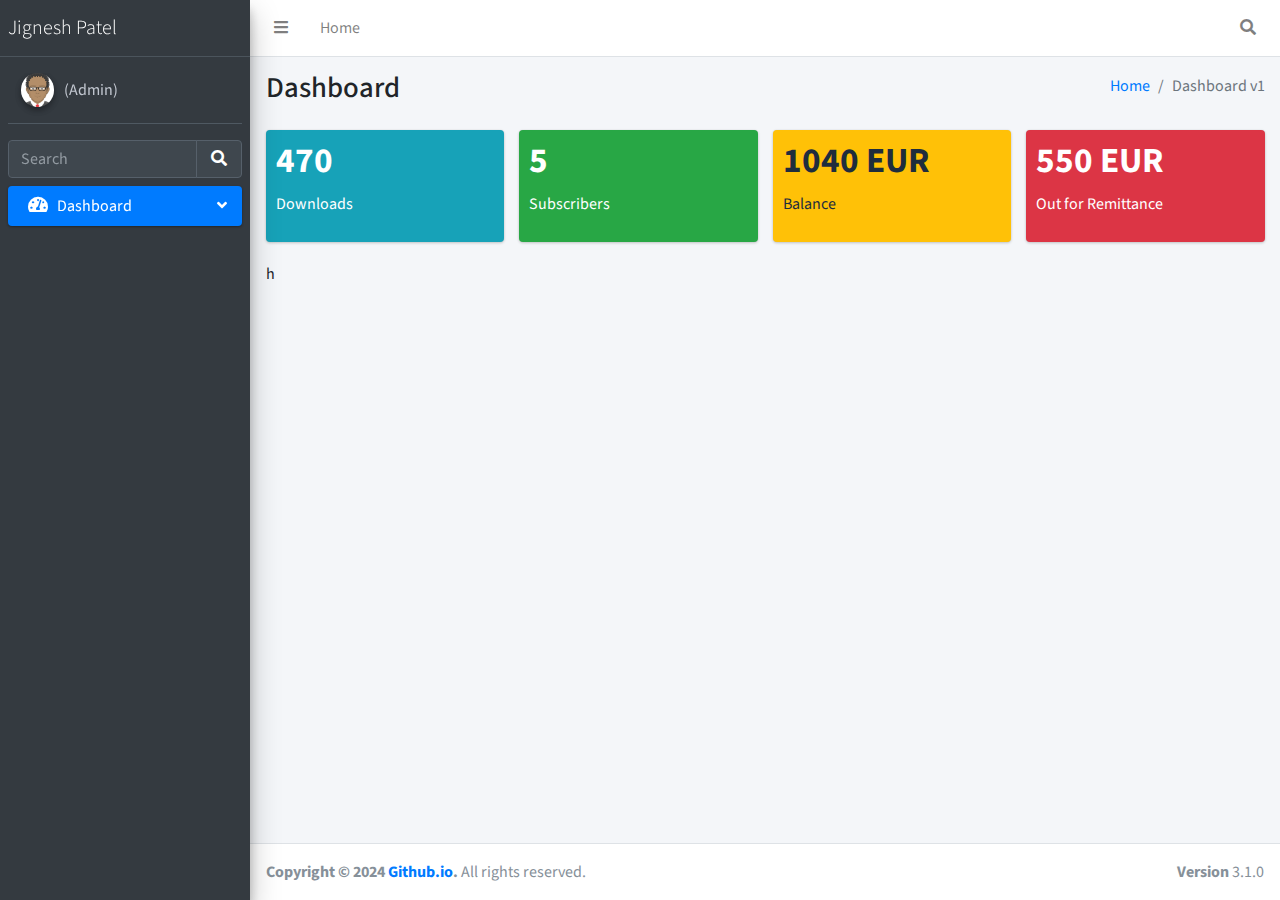
==== commit 5cc80f9f: "new dash" ====
--- a/index.html
+++ b/index.html
@@ -1 +1,281 @@
-<!doctype html><html dir="ltr" class="no-js" lang="zxx"><head><meta charset="utf-8"><meta http-equiv="x-ua-compatible" content="ie=edge"><title>Taxiar - Online Taxi Service HTML Template - Home 1</title><meta name="author" content="Taxiar"><meta name="description" content="Taxiar - Online Taxi Service HTML Template"><meta name="keywords" content="Taxiar - Online Taxi Service HTML Template"><meta name="robots" content="INDEX,FOLLOW"><meta name="viewport" content="width=device-width,initial-scale=1,shrink-to-fit=no"><link rel="apple-touch-icon" sizes="57x57" href="assets/img/favicons/apple-icon-57x57.png"><link rel="apple-touch-icon" sizes="60x60" href="assets/img/favicons/apple-icon-60x60.png"><link rel="apple-touch-icon" sizes="72x72" href="assets/img/favicons/apple-icon-72x72.png"><link rel="apple-touch-icon" sizes="76x76" href="assets/img/favicons/apple-icon-76x76.png"><link rel="apple-touch-icon" sizes="114x114" href="assets/img/favicons/apple-icon-114x114.png"><link rel="apple-touch-icon" sizes="120x120" href="assets/img/favicons/apple-icon-120x120.png"><link rel="apple-touch-icon" sizes="144x144" href="assets/img/favicons/apple-icon-144x144.png"><link rel="apple-touch-icon" sizes="152x152" href="assets/img/favicons/apple-icon-152x152.png"><link rel="apple-touch-icon" sizes="180x180" href="assets/img/favicons/apple-icon-180x180.png"><link rel="icon" type="image/png" sizes="192x192" href="assets/img/favicons/android-icon-192x192.png"><link rel="icon" type="image/png" sizes="32x32" href="assets/img/favicons/favicon-32x32.png"><link rel="icon" type="image/png" sizes="96x96" href="assets/img/favicons/favicon-96x96.png"><link rel="icon" type="image/png" sizes="16x16" href="assets/img/favicons/favicon-16x16.png"><link rel="manifest" href="assets/img/favicons/manifest.json"><meta name="msapplication-TileColor" content="#ffffff"><meta name="msapplication-TileImage" content="assets/img/favicons/ms-icon-144x144.png"><meta name="theme-color" content="#ffffff"><link rel="preconnect" href="https://fonts.googleapis.com"><link rel="preconnect" href="https://fonts.gstatic.com" crossorigin><link href="https://fonts.googleapis.com/css2?family=Inter:wght@300;400;500;600;700;800;900&family=Radio+Canada:wght@300;400;500;600;700&display=swap" rel="stylesheet"><link rel="stylesheet" href="assets/css/bootstrap.min.css"><link rel="stylesheet" href="assets/css/fontawesome.min.css"><link rel="stylesheet" href="assets/css/magnific-popup.min.css"><link rel="stylesheet" href="assets/css/slick.min.css"><link rel="stylesheet" href="assets/css/jquery.datetimepicker.min.css"><link rel="stylesheet" href="assets/css/style.css"></head><body class=""><div class="preloader"><button class="th-btn style3 preloaderCls">Cancel Preloader</button><div class="preloader-inner"><div class="loading-window"><div class="car"><div class="strike"></div><div class="strike strike2"></div><div class="strike strike3"></div><div class="strike strike4"></div><div class="strike strike5"></div><div class="car-detail spoiler"></div><div class="car-detail back"></div><div class="car-detail center"></div><div class="car-detail center1"></div><div class="car-detail front"></div><div class="car-detail wheel"></div><div class="car-detail wheel wheel2"></div></div></div></div></div><div class="th-menu-wrapper"><div class="th-menu-area text-center"><button class="th-menu-toggle"><i class="fal fa-times"></i></button><div class="mobile-logo"><a href="index.html"><img src="assets/img/logo.svg" alt="Taxiar"></a></div><div class="th-mobile-menu"><ul><li class="menu-item-has-children"><a href="index.html">Home</a><ul class="sub-menu"><li class="menu-item-has-children"><a href="#">Multipage</a><ul class="sub-menu"><li><a href="index.html">Home One</a></li><li><a href="index-2.html">Home Two</a></li><li><a href="index-3.html">Home Three</a></li><li><a href="index-4.html">Home Four</a></li><li><a href="index-5.html">Home Five</a></li><li><a href="index-6.html">Home Six</a></li><li><a href="index-7.html">Home Seven</a></li><li><a href="index-8.html">Home Eight</a></li></ul></li><li class="menu-item-has-children"><a href="#">Onepage</a><ul class="sub-menu"><li><a href="index-onepage.html">Home One Onepage</a></li><li><a href="index-2-onepage.html">Home Two Onepage</a></li><li><a href="index-3-onepage.html">Home Three Onepage</a></li><li><a href="index-4-onepage.html">Home Four Onepage</a></li><li><a href="index-5-onepage.html">Home Five Onepage</a></li><li><a href="index-6-onepage.html">Home Six Onepage</a></li><li><a href="index-7-onepage.html">Home Seven Onepage</a></li><li><a href="index-8-onepage.html">Home Eight Onepage</a></li></ul></li><li class="menu-item-has-children"><a href="#">RTL</a><ul class="sub-menu"><li><a href="index-rtl.html">Home RTL One</a></li><li><a href="index-rtl-2.html">Home RTL Two</a></li><li><a href="index-rtl-3.html">Home RTL Three</a></li><li><a href="index-rtl-4.html">Home RTL Four</a></li><li><a href="index-rtl-5.html">Home RTL Five</a></li><li><a href="index-rtl-6.html">Home RTL Six</a></li><li><a href="index-rtl-7.html">Home RTL Seven</a></li><li><a href="index-rtl-8.html">Home RTL Eight</a></li><li><a href="index-onepage-rtl.html">Home RTL One Onepage</a></li><li><a href="index-2-onepage-rtl.html">Home RTL Two Onepage</a></li><li><a href="index-3-onepage-rtl.html">Home RTL Three Onepage</a></li><li><a href="index-4-onepage-rtl.html">Home RTL Four Onepage</a></li><li><a href="index-5-onepage-rtl.html">Home RTL Five Onepage</a></li><li><a href="index-6-onepage-rtl.html">Home RTL Six Onepage</a></li><li><a href="index-7-onepage-rtl.html">Home RTL Seven Onepage</a></li><li><a href="index-8-onepage-rtl.html">Home RTL Eight Onepage</a></li></ul></li></ul></li><li class="menu-item-has-children"><a href="#">About Us</a><ul class="sub-menu"><li><a href="about.html">About Style 1</a></li><li><a href="about-2.html">About Style 2</a></li></ul></li><li class="menu-item-has-children"><a href="#">Service</a><ul class="sub-menu"><li><a href="service.html">Service Style 1</a></li><li><a href="service-2.html">Service Style 2</a></li><li><a href="service-details.html">Service Details Style 1</a></li><li><a href="service-details-2.html">Service Details Style 2</a></li></ul></li><li class="menu-item-has-children"><a href="#">Blog</a><ul class="sub-menu"><li><a href="#">Blog Layout</a><ul class="sub-menu"><li><a href="blog-grid-2-columns.html">Blog Grid 02 Columns</a></li><li><a href="blog-grid-3-columns.html">Blog Grid 03 Columns</a></li><li><a href="blog-list.html">Blog List</a></li></ul></li><li><a href="blog.html">Blog Sidebar</a><ul class="sub-menu"><li><a href="blog-left-sidebar.html">Blog Left Sidebar</a></li><li><a href="blog-right-sidebar.html">Blog Right Sidebar</a></li><li><a href="blog.html">Blog No Sidebar</a></li></ul></li><li><a href="blog-details.html">Blog Details Style 1</a></li><li><a href="blog-details-2.html">Blog Details Style 2</a></li></ul></li><li class="menu-item-has-children"><a href="#">Pages</a><ul class="sub-menu"><li class="menu-item-has-children"><a href="#">Shop</a><ul class="sub-menu"><li><a href="shop.html">Shop</a></li><li><a href="shop-details.html">Shop Details</a></li><li><a href="cart.html">Cart Page</a></li><li><a href="checkout.html">Checkout</a></li><li><a href="wishlist.html">Wishlist</a></li></ul></li><li class="menu-item-has-children"><a href="#">Driver</a><ul class="sub-menu"><li><a href="team.html">Driver Style 1</a></li><li><a href="team-2.html">Driver Style 2</a></li><li><a href="team-details.html">Driver Details Style 1</a></li><li><a href="team-details-2.html">Driver Details Style 2</a></li></ul></li><li class="menu-item-has-children"><a href="#">Taxi</a><ul class="sub-menu"><li><a href="taxi.html">Taxi Style 1</a></li><li><a href="taxi-2.html">Taxi Style 2</a></li><li><a href="taxi-details.html">Taxi Details Style 1</a></li><li><a href="taxi-details-2.html">Taxi Details Style 2</a></li></ul></li><li><a href="gallery.html">gallery Style 1</a></li><li><a href="gallery-2.html">gallery Style 2</a></li><li><a href="gallery-3.html">gallery Style 3</a></li><li><a href="booking.html">Booking Ride</a></li><li><a href="faq.html">Faq Style 1</a></li><li><a href="faq-2.html">Faq Style 2</a></li><li><a href="contact-2.html">Contact Style 2</a></li><li><a href="error.html">Error</a></li></ul></li><li><a href="contact.html">Contact</a></li></ul></div></div></div><div class="popup-search-box d-none d-lg-block"><button class="searchClose"><i class="fal fa-times"></i></button><form action="#"><input type="text" placeholder="What are you looking for"> <button type="submit"><i class="fal fa-search"></i></button></form></div><div class="sidemenu-wrapper d-none d-lg-block"><div class="sidemenu-content bg-title"><button class="closeButton sideMenuCls"><i class="far fa-times"></i></button><div class="widget footer-widget"><h3 class="widget_title">About Company</h3><div class="th-widget-about"><p class="footer-text">Centric aplications productize before front end vortals visualize front end is results and value added</p><h4 class="footer-info-title">WE ARE AVAILABLE</h4><p class="footer-text">Mon-Sat: 09.00 am to 6.30 pm</p><a href="contact.html" class="th-btn style3"><span class="btn-text">Contact Us</span></a></div></div><div class="widget footer-widget"><h3 class="widget_title">Recent Posts</h3><div class="recent-post-wrap"><div class="recent-post"><div class="media-img"><a href="blog-details.html"><img src="assets/img/blog/recent-post-1-2.jpg" alt="Blog Image"></a></div><div class="media-body"><div class="recent-post-meta"><a href="blog.html"><i class="far fa-calendar-days"></i>22th May, 2023</a></div><h4 class="post-title"><a class="text-inherit" href="blog-details.html">How To Start Car Engine Faster</a></h4><a class="line-btn" href="blog.html">Read More<i class="fa-regular fa-arrow-right"></i></a></div></div><div class="recent-post"><div class="media-img"><a href="blog-details.html"><img src="assets/img/blog/recent-post-1-3.jpg" alt="Blog Image"></a></div><div class="media-body"><div class="recent-post-meta"><a href="blog.html"><i class="far fa-calendar-days"></i>25th May, 2023</a></div><h4 class="post-title"><a class="text-inherit" href="blog-details.html">How to start car engine slowly</a></h4><a class="line-btn" href="blog.html">Read More<i class="fa-regular fa-arrow-right"></i></a></div></div></div></div><div class="widget footer-widget"><h4 class="widget_title">Get Newsletter</h4><div class="newsletter-widget"><p class="md-20">Sign up today for hints, tips & latest car overview and news</p><form class="newsletter-form"><input class="form-control" type="email" placeholder="Email Address" required=""> <button type="submit" class="newsletter-btn"><i class="fas fa-envelope"></i></button></form><div class="th-social style2"><a target="_blank" href="https://facebook.com/"><i class="fab fa-facebook-f"></i></a> <a target="_blank" href="https://twitter.com/"><i class="fab fa-twitter"></i></a> <a target="_blank" href="https://instagram.com/"><i class="fab fa-instagram"></i></a> <a target="_blank" href="https://linkedin.com/"><i class="fab fa-linkedin-in"></i></a></div></div></div></div></div><header class="th-header header-layout2"><div class="top-area" data-bg-src="assets/img/bg/header_bg_1.png"><div class="header-top"><div class="container"><div class="row justify-content-center justify-content-md-between align-items-center"><div class="col-auto"><p class="header-notice">Welcome to Taxiar Online Taxi Services</p></div><div class="col-auto d-none d-md-block"><div class="header-links"><ul><li><i class="far fa-user"></i><a href="contact.html">Customer Sign In</a></li></ul></div></div></div></div></div><div class="menu-top"><div class="container"><div class="row align-items-center justify-content-center justify-content-sm-between"><div class="col-auto d-none d-sm-block"><a class="header-link" href="tel:+88001152256"><i class="icon-btn fas fa-phone"></i>(88) 0011-52256</a> <a class="header-link d-none d-lg-inline-block" href="mailto:info@anob-taxi.com"><i class="icon-btn fas fa-envelope"></i>info@anob-taxi.com</a> <a class="header-link d-none d-xl-inline-block" href="https://www.google.com/maps"><i class="icon-btn fas fa-location-dot"></i>25 Street, City Road, USA</a></div><div class="col-auto"><div class="th-social"><a target="_blank" href="https://facebook.com/"><i class="fab fa-facebook-f"></i></a> <a target="_blank" href="https://twitter.com/"><i class="fab fa-twitter"></i></a> <a target="_blank" href="https://instagram.com/"><i class="fab fa-instagram"></i></a> <a target="_blank" href="https://pinterest.com/"><i class="fab fa-pinterest-p"></i></a></div></div></div></div></div></div><div class="sticky-wrapper"><div class="menu-area"><div class="container"><div class="row align-items-center justify-content-between"><div class="col-auto"><div class="header-logo"><a href="index.html"><img src="assets/img/logo.svg" alt="Taxiar"></a></div></div><div class="col-auto"><div class="row align-items-center justify-content-between"><div class="col-auto"><nav class="main-menu d-none d-lg-inline-block"><ul><li class="menu-item-has-children"><a href="index.html">Home</a><ul class="sub-menu"><li class="menu-item-has-children"><a href="#">Multipage</a><ul class="sub-menu"><li><a href="index.html">Home One</a></li><li><a href="index-2.html">Home Two</a></li><li><a href="index-3.html">Home Three</a></li><li><a href="index-4.html">Home Four</a></li><li><a href="index-5.html">Home Five</a></li><li><a href="index-6.html">Home Six</a></li><li><a href="index-7.html">Home Seven</a></li><li><a href="index-8.html">Home Eight</a></li></ul></li><li class="menu-item-has-children"><a href="#">Onepage</a><ul class="sub-menu"><li><a href="index-onepage.html">Home One Onepage</a></li><li><a href="index-2-onepage.html">Home Two Onepage</a></li><li><a href="index-3-onepage.html">Home Three Onepage</a></li><li><a href="index-4-onepage.html">Home Four Onepage</a></li><li><a href="index-5-onepage.html">Home Five Onepage</a></li><li><a href="index-6-onepage.html">Home Six Onepage</a></li><li><a href="index-7-onepage.html">Home Seven Onepage</a></li><li><a href="index-8-onepage.html">Home Eight Onepage</a></li></ul></li><li class="menu-item-has-children"><a href="#">RTL</a><ul class="sub-menu"><li><a href="index-rtl.html">Home RTL One</a></li><li><a href="index-rtl-2.html">Home RTL Two</a></li><li><a href="index-rtl-3.html">Home RTL Three</a></li><li><a href="index-rtl-4.html">Home RTL Four</a></li><li><a href="index-rtl-5.html">Home RTL Five</a></li><li><a href="index-rtl-6.html">Home RTL Six</a></li><li><a href="index-rtl-7.html">Home RTL Seven</a></li><li><a href="index-rtl-8.html">Home RTL Eight</a></li><li><a href="index-onepage-rtl.html">Home RTL One Onepage</a></li><li><a href="index-2-onepage-rtl.html">Home RTL Two Onepage</a></li><li><a href="index-3-onepage-rtl.html">Home RTL Three Onepage</a></li><li><a href="index-4-onepage-rtl.html">Home RTL Four Onepage</a></li><li><a href="index-5-onepage-rtl.html">Home RTL Five Onepage</a></li><li><a href="index-6-onepage-rtl.html">Home RTL Six Onepage</a></li><li><a href="index-7-onepage-rtl.html">Home RTL Seven Onepage</a></li><li><a href="index-8-onepage-rtl.html">Home RTL Eight Onepage</a></li></ul></li></ul></li><li class="menu-item-has-children"><a href="#">About Us</a><ul class="sub-menu"><li><a href="about.html">About Style 1</a></li><li><a href="about-2.html">About Style 2</a></li></ul></li><li class="menu-item-has-children"><a href="#">Service</a><ul class="sub-menu"><li><a href="service.html">Service Style 1</a></li><li><a href="service-2.html">Service Style 2</a></li><li><a href="service-details.html">Service Details Style 1</a></li><li><a href="service-details-2.html">Service Details Style 2</a></li></ul></li><li class="menu-item-has-children"><a href="#">Blog</a><ul class="sub-menu"><li><a href="#">Blog Layout</a><ul class="sub-menu"><li><a href="blog-grid-2-columns.html">Blog Grid 02 Columns</a></li><li><a href="blog-grid-3-columns.html">Blog Grid 03 Columns</a></li><li><a href="blog-list.html">Blog List</a></li></ul></li><li><a href="blog.html">Blog Sidebar</a><ul class="sub-menu"><li><a href="blog-left-sidebar.html">Blog Left Sidebar</a></li><li><a href="blog-right-sidebar.html">Blog Right Sidebar</a></li><li><a href="blog.html">Blog No Sidebar</a></li></ul></li><li><a href="blog-details.html">Blog Details Style 1</a></li><li><a href="blog-details-2.html">Blog Details Style 2</a></li></ul></li><li class="menu-item-has-children"><a href="#">Pages</a><ul class="sub-menu"><li class="menu-item-has-children"><a href="#">Shop</a><ul class="sub-menu"><li><a href="shop.html">Shop</a></li><li><a href="shop-details.html">Shop Details</a></li><li><a href="cart.html">Cart Page</a></li><li><a href="checkout.html">Checkout</a></li><li><a href="wishlist.html">Wishlist</a></li></ul></li><li class="menu-item-has-children"><a href="#">Driver</a><ul class="sub-menu"><li><a href="team.html">Driver Style 1</a></li><li><a href="team-2.html">Driver Style 2</a></li><li><a href="team-details.html">Driver Details Style 1</a></li><li><a href="team-details-2.html">Driver Details Style 2</a></li></ul></li><li class="menu-item-has-children"><a href="#">Taxi</a><ul class="sub-menu"><li><a href="taxi.html">Taxi Style 1</a></li><li><a href="taxi-2.html">Taxi Style 2</a></li><li><a href="taxi-details.html">Taxi Details Style 1</a></li><li><a href="taxi-details-2.html">Taxi Details Style 2</a></li></ul></li><li><a href="gallery.html">gallery Style 1</a></li><li><a href="gallery-2.html">gallery Style 2</a></li><li><a href="gallery-3.html">gallery Style 3</a></li><li><a href="booking.html">Booking Ride</a></li><li><a href="faq.html">Faq Style 1</a></li><li><a href="faq-2.html">Faq Style 2</a></li><li><a href="contact-2.html">Contact Style 2</a></li><li><a href="error.html">Error</a></li></ul></li><li><a href="contact.html">Contact</a></li></ul></nav><button type="button" class="th-menu-toggle d-inline-block d-lg-none"><i class="far fa-bars"></i></button></div><div class="col-auto d-none d-xxl-block"><div class="header-button"><button type="button" class="icon-style2 searchBoxToggler"><i class="far fa-search"></i></button> <a href="booking.html" class="th-btn style6 style-skew"><span class="btn-text">Let’s Ride Now</span></a> <a href="#" class="simple-icon sideMenuToggler"><i class="fa-solid fa-grid"></i></a></div></div></div></div></div></div><div class="logo-shape" data-bg-src="assets/img/bg/pattern_bg_1.png"></div></div></div></header><div class="th-hero-wrapper hero-1"><div class="hero-slider-1 th-carousel" data-fade="true" data-slide-show="1" data-md-slide-show="1" data-dots="true" data-xl-dots="true" data-ml-dots="true" data-lg-dots="true"><div class="th-hero-slide"><div class="th-hero-bg" data-bg-src="assets/img/bg/hero_bg_1_1.jpg"><img src="assets/img/bg/hero_overlay_1.png" alt="Hero Image"></div><div class="container"><div class="hero-style1"><span class="hero-subtitle" data-ani="slideinleft" data-ani-delay="0.1s">Taxi Driver for Hire</span><h1 class="hero-title" data-ani="slideinleft" data-ani-delay="0.3s">Trusted & <span class="text-bg">Cheapest Taxi</span></h1><h1 class="hero-title" data-ani="slideinleft" data-ani-delay="0.5s">Service Company</h1><div class="btn-group" data-ani="slideinleft" data-ani-delay="0.7s"><a href="about.html" class="th-btn style3 style-skew"><span class="btn-text">Learn More</span></a> <a href="taxi.html" class="th-btn style2 style-skew"><span class="btn-text">Find A Taxi</span></a></div></div></div></div><div class="th-hero-slide"><div class="th-hero-bg" data-bg-src="assets/img/bg/hero_bg_1_2.jpg"><img src="assets/img/bg/hero_overlay_1.png" alt="Hero Image"></div><div class="container"><div class="hero-style1"><span class="hero-subtitle" data-ani="slideinleft" data-ani-delay="0.1s">Taxi Driver for Hire</span><h1 class="hero-title" data-ani="slideinleft" data-ani-delay="0.3s">Fasted & <span class="text-bg">Cheapest Taxi</span></h1><h1 class="hero-title" data-ani="slideinleft" data-ani-delay="0.5s">Car Services</h1><div class="btn-group" data-ani="slideinleft" data-ani-delay="0.7s"><a href="about.html" class="th-btn style3 style-skew"><span class="btn-text">Learn More</span></a> <a href="taxi.html" class="th-btn style2 style-skew"><span class="btn-text">Find A Taxi</span></a></div></div></div></div><div class="th-hero-slide"><div class="th-hero-bg" data-bg-src="assets/img/bg/hero_bg_1_3.jpg"><img src="assets/img/bg/hero_overlay_1.png" alt="Hero Image"></div><div class="container"><div class="hero-style1"><span class="hero-subtitle" data-ani="slideinleft" data-ani-delay="0.1s">Taxi Driver for Hire</span><h1 class="hero-title" data-ani="slideinleft" data-ani-delay="0.3s">Trusted & <span class="text-bg">Cheapest Taxi</span></h1><h1 class="hero-title" data-ani="slideinleft" data-ani-delay="0.5s">Taxi For You</h1><div class="btn-group" data-ani="slideinleft" data-ani-delay="0.7s"><a href="about.html" class="th-btn style3 style-skew"><span class="btn-text">Learn More</span></a> <a href="taxi.html" class="th-btn style2 style-skew"><span class="btn-text">Find A Taxi</span></a></div></div></div></div></div><a href="#about-sec" class="scroll-bottom"><i class="far fa-chevron-down"></i></a><div class="hero-shape"></div></div><div class="space" id="about-sec"><div class="container"><div class="row"><div class="col-lg-6 mb-40 mb-lg-0"><div class="img-box2 wow fadeInLeft"><div class="img1"><img src="assets/img/normal/about_2_1.jpg" alt="About"></div><div class="img2"><img src="assets/img/normal/about_2_2.jpg" alt="About"></div><a href="https://www.youtube.com/watch?v=_sI_Ps7JSEk" class="play-btn popup-video"><i class="fas fa-play"></i></a></div></div><div class="col-lg-6 ps-3 ps-xl-5 align-self-end wow fadeInRight"><div class="title-area mb-35"><span class="sub-title">About our Company</span><h2 class="sec-title text-uppercase">We're Partner of<br>Your Business</h2></div><div class="about-quote"><p class="text">Interactively maintain holistic best practices and user fully researched commerce installed base internal</p><cite class="name">David Smith</cite> <span class="desig">Head Of Idea</span></div><div class="info-card style2"><div class="info-card_icon text-title"><i class="fas fa-phone"></i></div><div class="info-card_content"><p class="info-card_text">Call Us 24/7 Anytime:</p><a href="tel:+2563153215" class="info-card_link text-title">+256 315 3215</a></div></div><a href="about.html" class="th-btn style-skew"><span class="btn-text">Get More Info</span></a></div></div></div></div><section class="bg-smoke bg-top-center space" id="service-sec" data-bg-src="assets/img/bg/service_bg_1_1.jpg"><div class="container"><div class="title-area text-center"><span class="sub-title">OUR SERVICES<span class="double-line"></span></span><h2 class="sec-title text-white">Our Services</h2></div><div class="row th-carousel" data-slide-show="3" data-lg-slide-show="2" data-md-slide-show="2"><div class="col-md-6 col-lg-4"><div class="service-grid wow fadeInUp"><div class="service-grid_img style2"><img src="assets/img/service/service_1_1.jpg" alt="service image"></div><div class="service-grid_content"><h3 class="service-grid_title"><a href="service-details.html">City Transport</a></h3><p class="service-grid_text">Productize inexpensive business vista cooperative benefits lobally maintain leading edge schemas.</p><a href="service-details.html" class="th-btn"><span class="btn-text">Read More</span></a></div></div></div><div class="col-md-6 col-lg-4"><div class="service-grid wow fadeInDown"><div class="service-grid_img style2"><img src="assets/img/service/service_1_2.jpg" alt="service image"></div><div class="service-grid_content"><h3 class="service-grid_title"><a href="service-details.html">Business Transfer</a></h3><p class="service-grid_text">Productize inexpensive business vista cooperative benefits lobally maintain leading edge schemas.</p><a href="service-details.html" class="th-btn"><span class="btn-text">Read More</span></a></div></div></div><div class="col-md-6 col-lg-4"><div class="service-grid wow fadeInUp"><div class="service-grid_img style2"><img src="assets/img/service/service_1_3.jpg" alt="service image"></div><div class="service-grid_content"><h3 class="service-grid_title"><a href="service-details.html">Online Booking</a></h3><p class="service-grid_text">Productize inexpensive business vista cooperative benefits lobally maintain leading edge schemas.</p><a href="service-details.html" class="th-btn"><span class="btn-text">Read More</span></a></div></div></div><div class="col-md-6 col-lg-4"><div class="service-grid wow fadeInDown"><div class="service-grid_img style2"><img src="assets/img/service/service_1_4.jpg" alt="service image"></div><div class="service-grid_content"><h3 class="service-grid_title"><a href="service-details.html">Regular Transport</a></h3><p class="service-grid_text">Productize inexpensive business vista cooperative benefits lobally maintain leading edge schemas.</p><a href="service-details.html" class="th-btn"><span class="btn-text">Read More</span></a></div></div></div></div></div></section><div class="space overflow-hidden"><div class="container"><div class="title-area mb-35 text-xl-start"><span class="sub-title">Taxi Booking Form</span><h2 class="sec-title">Book Your Taxi Online</h2></div><div class="row flex-row-reverse"><div class="col-xl-5"><div class="car-img1 wow fadeInRight"><img src="assets/img/normal/booking_car_1.png" alt="car"></div></div><div class="col-xl-7"><form action="mail.php" method="POST" class="booking-form style2 ajax-contact wow fadeInUp"><div class="booking-select-class"><div class="class-name"><input type="radio" id="standard" name="booking_class" value="STANDARD" checked="checked"> <label for="standard">STANDARD</label></div><div class="class-name"><input type="radio" id="business" name="booking_class" value="BUSINESS"> <label for="business">BUSINESS</label></div><div class="class-name"><input type="radio" id="economy" name="booking_class" value="ECONOMY"> <label for="economy">ECONOMY</label></div><div class="class-name"><input type="radio" id="vip" name="booking_class" value="VIP"> <label for="vip">VIP</label></div><div class="class-name"><input type="radio" id="minivan" name="booking_class" value="MINIVAN"> <label for="minivan">MINIVAN</label></div><div class="class-name"><input type="radio" id="comfort" name="booking_class" value="COMFORT"> <label for="comfort">COMFORT</label></div></div><div class="input-box"><div class="row"><div class="form-group col-sm-6"><input type="text" class="form-control" name="name" id="name" placeholder="Your Name"></div><div class="form-group col-sm-6"><input type="number" class="form-control" name="phone" id="phone" placeholder="Phone Number"></div><div class="form-group col-sm-6"><input type="text" class="form-control" name="passenger" id="passenger" placeholder="Passengers#"></div><div class="form-group col-sm-6"><input type="text" class="form-control" name="s-destination" id="s-destination" placeholder="Start Destination"></div><div class="form-group col-sm-6"><input type="text" class="form-control" name="e-destination" id="e-destination" placeholder="End Destination"></div><div class="form-group col-sm-6"><input type="text" class="date-pick form-control" name="date" id="date-pick" placeholder="Select Date"></div><div class="form-group col-sm-6"><input type="text" class="time-pick form-control" name="time" id="time-pick" placeholder="Select Time"></div><div class="form-btn col-sm-6"><button class="th-btn">Book Taxi Now</button></div></div><p class="form-messages mb-0 mt-3"></p></div></form></div></div></div></div><section class="space position-relative" data-bg-src="assets/img/bg/download_bg_1.jpg"><div class="container"><div class="row"><div class="col-lg-7 text-center text-lg-start wow fadeInLeft"><div class="title-area mb-30"><span class="sub-title">Download Taxiar App Now</span><h2 class="sec-title text-white fw-semibold">Get Free Taxiar App<br>On Online Store</h2></div><p class="download-desc mb-35 fs-20 text-light">Competently re-engineer cross-media breed meta-services whereas best of breed whereas processes matrix just in time content...</p><div class="download-btn-wrap"><a target="_blank" href="https://play.google.com/" class="download-btn"><i class="fa-brands fa-google-play"></i><div class="text-group"><span class="small-text">Download From</span><h6 class="big-text">Google Play</h6></div></a><a target="_blank" href="https://www.apple.com/store" class="download-btn"><i class="fa-brands fa-apple"></i><div class="text-group"><span class="small-text">Download From</span><h6 class="big-text">App Store</h6></div></a></div></div><div class="col-xl-5"><div class="app-mockup wow fadeInRight"><img src="assets/img/normal/app_mockup_rtl.png" alt="app mockup"></div></div></div></div></section><section class="space" id="taxi-sec"><div class="container"><div class="title-area text-center"><span class="sub-title">Our Service Taxi<span class="double-line"></span></span><h2 class="sec-title">Our Taxi Rate</h2></div><div class="row th-carousel" data-slide-show="3" data-lg-slide-show="2" data-md-slide-show="2"><div class="col-md-6 col-lg-4"><div class="taxi-grid wow fadeInUp"><div class="taxi-grid_img"><img src="assets/img/taxi/taxi_2_1.png" alt="service image"></div><div class="taxi-grid_content"><div class="taxi-grid_icon"><i class="fa-light fa-car"></i></div><h3 class="taxi-grid_title"><a href="taxi-details.html">BMW X6 2013</a></h3><p class="taxi-grid_subtitle">Italy Ocean</p><p class="taxi-grid_info"><span>Initial Charge:</span> <span class="text-white">$2.50</span></p><p class="taxi-grid_info"><span>Additional Kilos:</span> <span class="text-white">$0.50</span></p><p class="taxi-grid_info"><span>Per Stopped Trafic:</span> <span class="text-white">$0.50</span></p><a href="taxi-details.html" class="th-btn">Read More</a></div></div></div><div class="col-md-6 col-lg-4"><div class="taxi-grid wow fadeInDown"><div class="taxi-grid_img"><img src="assets/img/taxi/taxi_2_2.png" alt="service image"></div><div class="taxi-grid_content"><div class="taxi-grid_icon"><i class="fa-light fa-car"></i></div><h3 class="taxi-grid_title"><a href="taxi-details.html">BMW M7 2017</a></h3><p class="taxi-grid_subtitle">Italy Ocean</p><p class="taxi-grid_info"><span>Initial Charge:</span> <span class="text-white">$2.50</span></p><p class="taxi-grid_info"><span>Additional Kilos:</span> <span class="text-white">$0.50</span></p><p class="taxi-grid_info"><span>Per Stopped Trafic:</span> <span class="text-white">$0.50</span></p><a href="taxi-details.html" class="th-btn">Read More</a></div></div></div><div class="col-md-6 col-lg-4"><div class="taxi-grid wow fadeInUp"><div class="taxi-grid_img"><img src="assets/img/taxi/taxi_2_3.png" alt="service image"></div><div class="taxi-grid_content"><div class="taxi-grid_icon"><i class="fa-light fa-car"></i></div><h3 class="taxi-grid_title"><a href="taxi-details.html">BMW A5 2015</a></h3><p class="taxi-grid_subtitle">Italy Ocean</p><p class="taxi-grid_info"><span>Initial Charge:</span> <span class="text-white">$2.50</span></p><p class="taxi-grid_info"><span>Additional Kilos:</span> <span class="text-white">$0.50</span></p><p class="taxi-grid_info"><span>Per Stopped Trafic:</span> <span class="text-white">$0.50</span></p><a href="taxi-details.html" class="th-btn">Read More</a></div></div></div></div></div></section><div class="bg-title space position-relative overflow-hidden"><div class="th-video cta-bg-shape"><img src="assets/img/bg/cta_bg_2.jpg" alt="cta bg"> <a href="https://www.youtube.com/watch?v=_sI_Ps7JSEk" class="play-btn popup-video"><i class="fas fa-play"></i></a></div><div class="cta-wrap container wow fadeInLeft"><h2 class="sec-title mb-35 text-white">High <span class="fw-light text-theme">comfort</span><br>for your <span class="fw-light">family</span></h2><div class="info-card mb-40"><div class="info-card_icon text-title"><i class="fas fa-phone"></i></div><div class="info-card_content"><p class="info-card_text text-white">Call Us 24/7 Anytime:</p><a href="tel:+2563153215" class="info-card_link">+256 315 3215</a></div></div><a href="contact.html" class="th-btn style3"><span class="btn-text">Contact Us</span></a></div></div><section class="space overflow-hidden" id="blog-sec"><div class="container"><div class="title-area text-center"><span class="sub-title">Our News Updates<span class="double-line"></span></span><h2 class="sec-title">Latest News POsts</h2></div><div class="blog-grid-wrap"><div class="blog-grid wow fadeInLeft"><div class="blog-img"><img src="assets/img/blog/blog_2_1.jpg" alt="blog image"> <a href="blog.html" class="category">Test Drive</a></div><div class="blog-content"><h3 class="blog-title"><a href="blog-details.html">Excellent catalsts for change are through crossedia markets</a></h3><div class="blog-meta style2"><a href="blog.html">March 15, 2023</a> <a href="blog.html">By Author</a></div><a href="blog-details.html" class="link-btn">Read More <i class="fas fa-arrow-right"></i></a></div></div><div class="blog-grid wow fadeInRight"><div class="blog-img"><img src="assets/img/blog/blog_2_2.jpg" alt="blog image"> <a href="blog.html" class="category">Traveling</a></div><div class="blog-content"><h3 class="blog-title"><a href="blog-details.html">Excellent for change ar life through markets</a></h3><div class="blog-meta style2"><a href="blog.html">March 16, 2023</a> <a href="blog.html">By Author</a></div><a href="blog-details.html" class="link-btn">Read More <i class="fas fa-arrow-right"></i></a></div></div><div class="blog-grid wow fadeInRight"><div class="blog-img"><img src="assets/img/blog/blog_2_3.jpg" alt="blog image"> <a href="blog.html" class="category">Long Trip</a></div><div class="blog-content"><h3 class="blog-title"><a href="blog-details.html">Excellent for change ar life through markets</a></h3><div class="blog-meta style2"><a href="blog.html">March 17, 2023</a> <a href="blog.html">By Author</a></div><a href="blog-details.html" class="link-btn">Read More <i class="fas fa-arrow-right"></i></a></div></div></div></div></section><div class="z-index-common" data-pos-for=".footer-wrapper" data-sec-pos="bottom-half"><div class="container"><div class="contact-card" data-bg-src="assets/img/bg/pattern_bg_3.png"><div class="info-card style3"><div class="info-card_icon"><i class="fal fa-envelope"></i></div><div class="info-card_content"><p class="info-card_text">Email Address</p><a href="mailto:info@example.com" class="info-card_link">info@example.com</a></div></div><div class="info-card style3 active"><div class="info-card_icon"><i class="fal fa-phone"></i></div><div class="info-card_content"><p class="info-card_text">Phone Number</p><a href="tel:+46825476243" class="info-card_link">(+468) 254 76243</a></div></div><div class="info-card style3"><div class="info-card_icon"><i class="fal fa-location-dot"></i></div><div class="info-card_content"><p class="info-card_text">Our Adress</p><a href="https://www.google.com/maps" class="info-card_link">259 Helano Road, USA</a></div></div></div></div></div><footer class="footer-wrapper footer-layout1"><div class="widget-area"><div class="container"><div class="row justify-content-between"><div class="col-md-6 col-xl-3"><div class="widget footer-widget"><h3 class="widget_title">About Company</h3><div class="th-widget-about"><p class="footer-text">Centric aplications productize front end vortals visualize front end isite results and value added globally for simplify alternative systems without cross-platform models.</p><div class="th-social style2"><a target="_blank" href="https://facebook.com/"><i class="fab fa-facebook-f"></i></a> <a target="_blank" href="https://twitter.com/"><i class="fab fa-twitter"></i></a> <a target="_blank" href="https://instagram.com/"><i class="fab fa-instagram"></i></a> <a target="_blank" href="https://pinterest.com/"><i class="fab fa-pinterest-p"></i></a></div></div></div></div><div class="col-md-6 col-xl-auto"><div class="widget widget_nav_menu footer-widget"><h3 class="widget_title">Quick link</h3><div class="menu-all-pages-container"><ul class="menu"><li><a href="about.html">About Us</a></li><li><a href="booking.html">Book Ride</a></li><li><a href="service.html">Client Feedback</a></li><li><a href="service.html">Our Services</a></li><li><a href="team.html">Our Drivers</a></li><li><a href="contact.html">Contact Us</a></li></ul></div></div></div><div class="col-md-6 col-xl-auto"><div class="widget footer-widget"><h3 class="widget_title">Recent Posts</h3><div class="recent-post-wrap"><div class="recent-post"><div class="media-img"><a href="blog-details.html"><img src="assets/img/blog/recent-post-1-2.jpg" alt="Blog Image"></a></div><div class="media-body"><div class="recent-post-meta"><a href="blog.html"><i class="far fa-calendar-days"></i>22th May, 2023</a></div><h4 class="post-title"><a class="text-inherit" href="blog-details.html">How To Start Car Engine Faster</a></h4><a class="line-btn" href="blog.html">Read More<i class="fa-regular fa-arrow-right"></i></a></div></div><div class="recent-post"><div class="media-img"><a href="blog-details.html"><img src="assets/img/blog/recent-post-1-3.jpg" alt="Blog Image"></a></div><div class="media-body"><div class="recent-post-meta"><a href="blog.html"><i class="far fa-calendar-days"></i>25th May, 2023</a></div><h4 class="post-title"><a class="text-inherit" href="blog-details.html">How to start car engine slowly</a></h4><a class="line-btn" href="blog.html">Read More<i class="fa-regular fa-arrow-right"></i></a></div></div></div></div></div><div class="col-md-6 col-xl-3"><div class="widget footer-widget"><h3 class="widget_title">Contact Details</h3><div class="th-widget-about"><h4 class="footer-info-title">Phone Number</h4><p class="footer-info"><i class="fa-sharp fa-solid fa-phone"></i><a class="text-inherit" href="tel:+468254762443">+468 254 762 443</a></p><h4 class="footer-info-title">Email Address</h4><p class="footer-info"><i class="fas fa-envelope"></i><a class="text-inherit" href="mailto:info@email.com">info@Taxiar.com</a></p><h4 class="footer-info-title">Office Location</h4><p class="footer-info"><i class="fas fa-map-marker-alt"></i>25 Street, 145 City Road New Town DD14, USA</p></div></div></div></div></div></div><div class="copyright-wrap"><div class="container"><p class="copyright-text">© 2023 <a href="https://themeforest.net/user/themeholy">Taxiar</a>. All Rights Reserved.</p></div></div></footer><div class="scroll-top"><svg class="progress-circle svg-content" width="100%" height="100%" viewBox="-1 -1 102 102"><path d="M50,1 a49,49 0 0,1 0,98 a49,49 0 0,1 0,-98" style="transition: stroke-dashoffset 10ms linear 0s; stroke-dasharray: 307.919, 307.919; stroke-dashoffset: 307.919;"></path></svg></div><script src="assets/js/vendor/jquery-3.6.0.min.js"></script><script src="assets/js/slick.min.js"></script><script src="assets/js/bootstrap.min.js"></script><script src="assets/js/jquery.magnific-popup.min.js"></script><script src="assets/js/jquery.counterup.min.js"></script><script src="assets/js/imagesloaded.pkgd.min.js"></script><script src="assets/js/isotope.pkgd.min.js"></script><script src="assets/js/jquery-ui.min.js"></script><script src="assets/js/nice-select.min.js"></script><script src="assets/js/jquery.datetimepicker.min.js"></script><script src="assets/js/wow.min.js"></script><script src="assets/js/main.js"></script></body></html>+<!DOCTYPE html>
+<html lang="en">
+<head>
+  <meta charset="utf-8">
+  <meta name="viewport" content="width=device-width, initial-scale=1">
+  <title>Jignesh | Dashboard</title>
+
+  <!-- Google Font: Source Sans Pro -->
+  <link rel="stylesheet" href="https://fonts.googleapis.com/css?family=Source+Sans+Pro:300,400,400i,700&display=fallback">
+  <!-- Font Awesome -->
+  <link rel="stylesheet" href="plugins/fontawesome-free/css/all.min.css">
+  <!-- Ionicons -->
+  <link rel="stylesheet" href="https://code.ionicframework.com/ionicons/2.0.1/css/ionicons.min.css">
+  <!-- Tempusdominus Bootstrap 4 -->
+  <link rel="stylesheet" href="plugins/tempusdominus-bootstrap-4/css/tempusdominus-bootstrap-4.min.css">
+  <!-- iCheck -->
+  <link rel="stylesheet" href="plugins/icheck-bootstrap/icheck-bootstrap.min.css">
+  <!-- JQVMap -->
+  <link rel="stylesheet" href="plugins/jqvmap/jqvmap.min.css">
+  <!-- Theme style -->
+  <link rel="stylesheet" href="dist/css/adminlte.min.css">
+  <!-- overlayScrollbars -->
+  <link rel="stylesheet" href="plugins/overlayScrollbars/css/OverlayScrollbars.min.css">
+  <!-- Daterange picker -->
+  <link rel="stylesheet" href="plugins/daterangepicker/daterangepicker.css">
+  <!-- summernote -->
+  <link rel="stylesheet" href="plugins/summernote/summernote-bs4.min.css">
+</head>
+<body class="hold-transition sidebar-mini layout-fixed">
+<div class="wrapper">
+
+  <!-- Preloader -->
+  <div class="preloader flex-column justify-content-center align-items-center">
+    <img class="animation__shake" src="dist/img/AdminLTELogo.png" alt="AdminLTELogo" height="60" width="60">
+  </div>
+
+  <!-- Navbar -->
+  <nav class="main-header navbar navbar-expand navbar-white navbar-light">
+    <!-- Left navbar links -->
+    <ul class="navbar-nav">
+      <li class="nav-item">
+        <a class="nav-link" data-widget="pushmenu" href="#" role="button"><i class="fas fa-bars"></i></a>
+      </li>
+      <li class="nav-item d-none d-sm-inline-block">
+        <a href="index3.html" class="nav-link">Home</a>
+      </li>
+
+    </ul>
+
+    <!-- Right navbar links -->
+    <ul class="navbar-nav ml-auto">
+      <!-- Navbar Search -->
+      <li class="nav-item">
+        <a class="nav-link" data-widget="navbar-search" href="#" role="button">
+          <i class="fas fa-search"></i>
+        </a>
+        <div class="navbar-search-block">
+          <form class="form-inline">
+            <div class="input-group input-group-sm">
+              <input class="form-control form-control-navbar" type="search" placeholder="Search" aria-label="Search">
+              <div class="input-group-append">
+                <button class="btn btn-navbar" type="submit">
+                  <i class="fas fa-search"></i>
+                </button>
+                <button class="btn btn-navbar" type="button" data-widget="navbar-search">
+                  <i class="fas fa-times"></i>
+                </button>
+              </div>
+            </div>
+          </form>
+        </div>
+      </li>
+
+
+    </ul>
+  </nav>
+  <!-- /.navbar -->
+
+  <!-- Main Sidebar Container -->
+  <aside class="main-sidebar sidebar-dark-primary elevation-4">
+    <!-- Brand Logo -->
+    <a href="index3.html" class="brand-link">
+     
+      <span class="brand-text font-weight-light">Jignesh Patel</span>
+    </a>
+
+    <!-- Sidebar -->
+    <div class="sidebar">
+      <!-- Sidebar user panel (optional) -->
+      <div class="user-panel mt-3 pb-3 mb-3 d-flex">
+        <div class="image">
+          <img src="dist/img/avatar.png" class="img-circle elevation-2" alt="User Image">
+        </div>
+        <div class="info">
+          <a href="#" class="d-block">(Admin)</a>
+        </div>
+      </div>
+
+      <!-- SidebarSearch Form -->
+      <div class="form-inline">
+        <div class="input-group" data-widget="sidebar-search">
+          <input class="form-control form-control-sidebar" type="search" placeholder="Search" aria-label="Search">
+          <div class="input-group-append">
+            <button class="btn btn-sidebar">
+              <i class="fas fa-search fa-fw"></i>
+            </button>
+          </div>
+        </div>
+      </div>
+
+      <!-- Sidebar Menu -->
+      <nav class="mt-2">
+        <ul class="nav nav-pills nav-sidebar flex-column" data-widget="treeview" role="menu" data-accordion="false">
+          <!-- Add icons to the links using the .nav-icon class
+               with font-awesome or any other icon font library -->
+          <li class="nav-item menu-open">
+            <a href="#" class="nav-link active">
+              <i class="nav-icon fas fa-tachometer-alt"></i>
+              <p>
+                Dashboard
+                <i class="right fas fa-angle-left"></i>
+              </p>
+            </a>
+
+          </li>
+
+    
+        </ul>
+      </nav>
+      <!-- /.sidebar-menu -->
+    </div>
+    <!-- /.sidebar -->
+  </aside>
+
+  <!-- Content Wrapper. Contains page content -->
+  <div class="content-wrapper">
+    <!-- Content Header (Page header) -->
+    <div class="content-header">
+      <div class="container-fluid">
+        <div class="row mb-2">
+          <div class="col-sm-6">
+            <h1 class="m-0">Dashboard</h1>
+          </div><!-- /.col -->
+          <div class="col-sm-6">
+            <ol class="breadcrumb float-sm-right">
+              <li class="breadcrumb-item"><a href="#">Home</a></li>
+              <li class="breadcrumb-item active">Dashboard v1</li>
+            </ol>
+          </div><!-- /.col -->
+        </div><!-- /.row -->
+      </div><!-- /.container-fluid -->
+    </div>
+    <!-- /.content-header -->
+
+    <!-- Main content -->
+    <section class="content">
+      <div class="container-fluid">
+        <!-- Small boxes (Stat box) -->
+        <div class="row">
+          <div class="col-lg-3 col-6">
+            <!-- small box -->
+            <div class="small-box bg-info">
+              <div class="inner">
+                <h3>470</h3>
+
+                <p>Downloads</p>
+              </div>
+              <div class="icon">
+                <i class="ion ion-bag"></i>
+              </div>
+            </div>
+          </div>
+          <!-- ./col -->
+          <div class="col-lg-3 col-6">
+            <!-- small box -->
+            <div class="small-box bg-success">
+              <div class="inner">
+                <h3>5<sup style="font-size: 20px"></sup></h3>
+
+                <p>Subscribers</p>
+              </div>
+              <div class="icon">
+                <i class="ion ion-stats-bars"></i>
+              </div>
+   
+            </div>
+          </div>
+          <!-- ./col -->
+          <div class="col-lg-3 col-6">
+            <!-- small box -->
+            <div class="small-box bg-warning">
+              <div class="inner">
+                <h3>1040 EUR</h3>
+
+                <p>Balance</p>
+              </div>
+              <div class="icon">
+                <i class="ion ion-person-add"></i>
+              </div>
+          
+            </div>
+          </div>
+          <!-- ./col -->
+          <div class="col-lg-3 col-6">
+            <!-- small box -->
+            <div class="small-box bg-danger">
+              <div class="inner">
+                <h3>550 EUR</h3>
+
+                <p>Out for Remittance</p>
+              </div>
+              <div class="icon">
+                <i class="ion ion-pie-graph"></i>
+              </div>
+            </div>
+          </div>
+          <!-- ./col -->
+        </div>
+        <!-- /.row -->
+        <!-- Main row -->
+         <div>
+            h
+         </div>
+        <!-- /.row (main row) -->
+      </div><!-- /.container-fluid -->
+    </section>
+    <!-- /.content -->
+  </div>
+  <!-- /.content-wrapper -->
+  <footer class="main-footer">
+    <strong>Copyright &copy; 2024 <a href="https://adminlte.io">Github.io</a>.</strong>
+    All rights reserved.
+    <div class="float-right d-none d-sm-inline-block">
+      <b>Version</b> 3.1.0
+    </div>
+  </footer>
+
+  <!-- Control Sidebar -->
+  <aside class="control-sidebar control-sidebar-dark">
+    <!-- Control sidebar content goes here -->
+  </aside>
+  <!-- /.control-sidebar -->
+</div>
+<!-- ./wrapper -->
+
+<!-- jQuery -->
+<script src="plugins/jquery/jquery.min.js"></script>
+<!-- jQuery UI 1.11.4 -->
+<script src="plugins/jquery-ui/jquery-ui.min.js"></script>
+<!-- Resolve conflict in jQuery UI tooltip with Bootstrap tooltip -->
+<script>
+  $.widget.bridge('uibutton', $.ui.button)
+</script>
+<!-- Bootstrap 4 -->
+<script src="plugins/bootstrap/js/bootstrap.bundle.min.js"></script>
+<!-- ChartJS -->
+<script src="plugins/chart.js/Chart.min.js"></script>
+<!-- Sparkline -->
+<script src="plugins/sparklines/sparkline.js"></script>
+<!-- JQVMap -->
+<script src="plugins/jqvmap/jquery.vmap.min.js"></script>
+<script src="plugins/jqvmap/maps/jquery.vmap.usa.js"></script>
+<!-- jQuery Knob Chart -->
+<script src="plugins/jquery-knob/jquery.knob.min.js"></script>
+<!-- daterangepicker -->
+<script src="plugins/moment/moment.min.js"></script>
+<script src="plugins/daterangepicker/daterangepicker.js"></script>
+<!-- Tempusdominus Bootstrap 4 -->
+<script src="plugins/tempusdominus-bootstrap-4/js/tempusdominus-bootstrap-4.min.js"></script>
+<!-- Summernote -->
+<script src="plugins/summernote/summernote-bs4.min.js"></script>
+<!-- overlayScrollbars -->
+<script src="plugins/overlayScrollbars/js/jquery.overlayScrollbars.min.js"></script>
+<!-- AdminLTE App -->
+<script src="dist/js/adminlte.js"></script>
+<!-- AdminLTE for demo purposes -->
+<script src="dist/js/demo.js"></script>
+<!-- AdminLTE dashboard demo (This is only for demo purposes) -->
+<script src="dist/js/pages/dashboard.js"></script>
+</body>
+</html>
--- a/plugins/fontawesome-free/css/all.min.css
+++ b/plugins/fontawesome-free/css/all.min.css
@@ -0,0 +1,5 @@
+/*!
+ * Font Awesome Free 5.15.3 by @fontawesome - https://fontawesome.com
+ * License - https://fontawesome.com/license/free (Icons: CC BY 4.0, Fonts: SIL OFL 1.1, Code: MIT License)
+ */
+.fa,.fab,.fad,.fal,.far,.fas{-moz-osx-font-smoothing:grayscale;-webkit-font-smoothing:antialiased;display:inline-block;font-style:normal;font-variant:normal;text-rendering:auto;line-height:1}.fa-lg{font-size:1.33333em;line-height:.75em;vertical-align:-.0667em}.fa-xs{font-size:.75em}.fa-sm{font-size:.875em}.fa-1x{font-size:1em}.fa-2x{font-size:2em}.fa-3x{font-size:3em}.fa-4x{font-size:4em}.fa-5x{font-size:5em}.fa-6x{font-size:6em}.fa-7x{font-size:7em}.fa-8x{font-size:8em}.fa-9x{font-size:9em}.fa-10x{font-size:10em}.fa-fw{text-align:center;width:1.25em}.fa-ul{list-style-type:none;margin-left:2.5em;padding-left:0}.fa-ul>li{position:relative}.fa-li{left:-2em;position:absolute;text-align:center;width:2em;line-height:inherit}.fa-border{border:.08em solid #eee;border-radius:.1em;padding:.2em .25em .15em}.fa-pull-left{float:left}.fa-pull-right{float:right}.fa.fa-pull-left,.fab.fa-pull-left,.fal.fa-pull-left,.far.fa-pull-left,.fas.fa-pull-left{margin-right:.3em}.fa.fa-pull-right,.fab.fa-pull-right,.fal.fa-pull-right,.far.fa-pull-right,.fas.fa-pull-right{margin-left:.3em}.fa-spin{-webkit-animation:fa-spin 2s linear infinite;animation:fa-spin 2s linear infinite}.fa-pulse{-webkit-animation:fa-spin 1s steps(8) infinite;animation:fa-spin 1s steps(8) infinite}@-webkit-keyframes fa-spin{0%{-webkit-transform:rotate(0deg);transform:rotate(0deg)}to{-webkit-transform:rotate(1turn);transform:rotate(1turn)}}@keyframes fa-spin{0%{-webkit-transform:rotate(0deg);transform:rotate(0deg)}to{-webkit-transform:rotate(1turn);transform:rotate(1turn)}}.fa-rotate-90{-ms-filter:"progid:DXImageTransform.Microsoft.BasicImage(rotation=1)";-webkit-transform:rotate(90deg);transform:rotate(90deg)}.fa-rotate-180{-ms-filter:"progid:DXImageTransform.Microsoft.BasicImage(rotation=2)";-webkit-transform:rotate(180deg);transform:rotate(180deg)}.fa-rotate-270{-ms-filter:"progid:DXImageTransform.Microsoft.BasicImage(rotation=3)";-webkit-transform:rotate(270deg);transform:rotate(270deg)}.fa-flip-horizontal{-ms-filter:"progid:DXImageTransform.Microsoft.BasicImage(rotation=0, mirror=1)";-webkit-transform:scaleX(-1);transform:scaleX(-1)}.fa-flip-vertical{-webkit-transform:scaleY(-1);transform:scaleY(-1)}.fa-flip-both,.fa-flip-horizontal.fa-flip-vertical,.fa-flip-vertical{-ms-filter:"progid:DXImageTransform.Microsoft.BasicImage(rotation=2, mirror=1)"}.fa-flip-both,.fa-flip-horizontal.fa-flip-vertical{-webkit-transform:scale(-1);transform:scale(-1)}:root .fa-flip-both,:root .fa-flip-horizontal,:root .fa-flip-vertical,:root .fa-rotate-90,:root .fa-rotate-180,:root .fa-rotate-270{-webkit-filter:none;filter:none}.fa-stack{display:inline-block;height:2em;line-height:2em;position:relative;vertical-align:middle;width:2.5em}.fa-stack-1x,.fa-stack-2x{left:0;position:absolute;text-align:center;width:100%}.fa-stack-1x{line-height:inherit}.fa-stack-2x{font-size:2em}.fa-inverse{color:#fff}.fa-500px:before{content:"\f26e"}.fa-accessible-icon:before{content:"\f368"}.fa-accusoft:before{content:"\f369"}.fa-acquisitions-incorporated:before{content:"\f6af"}.fa-ad:before{content:"\f641"}.fa-address-book:before{content:"\f2b9"}.fa-address-card:before{content:"\f2bb"}.fa-adjust:before{content:"\f042"}.fa-adn:before{content:"\f170"}.fa-adversal:before{content:"\f36a"}.fa-affiliatetheme:before{content:"\f36b"}.fa-air-freshener:before{content:"\f5d0"}.fa-airbnb:before{content:"\f834"}.fa-algolia:before{content:"\f36c"}.fa-align-center:before{content:"\f037"}.fa-align-justify:before{content:"\f039"}.fa-align-left:before{content:"\f036"}.fa-align-right:before{content:"\f038"}.fa-alipay:before{content:"\f642"}.fa-allergies:before{content:"\f461"}.fa-amazon:before{content:"\f270"}.fa-amazon-pay:before{content:"\f42c"}.fa-ambulance:before{content:"\f0f9"}.fa-american-sign-language-interpreting:before{content:"\f2a3"}.fa-amilia:before{content:"\f36d"}.fa-anchor:before{content:"\f13d"}.fa-android:before{content:"\f17b"}.fa-angellist:before{content:"\f209"}.fa-angle-double-down:before{content:"\f103"}.fa-angle-double-left:before{content:"\f100"}.fa-angle-double-right:before{content:"\f101"}.fa-angle-double-up:before{content:"\f102"}.fa-angle-down:before{content:"\f107"}.fa-angle-left:before{content:"\f104"}.fa-angle-right:before{content:"\f105"}.fa-angle-up:before{content:"\f106"}.fa-angry:before{content:"\f556"}.fa-angrycreative:before{content:"\f36e"}.fa-angular:before{content:"\f420"}.fa-ankh:before{content:"\f644"}.fa-app-store:before{content:"\f36f"}.fa-app-store-ios:before{content:"\f370"}.fa-apper:before{content:"\f371"}.fa-apple:before{content:"\f179"}.fa-apple-alt:before{content:"\f5d1"}.fa-apple-pay:before{content:"\f415"}.fa-archive:before{content:"\f187"}.fa-archway:before{content:"\f557"}.fa-arrow-alt-circle-down:before{content:"\f358"}.fa-arrow-alt-circle-left:before{content:"\f359"}.fa-arrow-alt-circle-right:before{content:"\f35a"}.fa-arrow-alt-circle-up:before{content:"\f35b"}.fa-arrow-circle-down:before{content:"\f0ab"}.fa-arrow-circle-left:before{content:"\f0a8"}.fa-arrow-circle-right:before{content:"\f0a9"}.fa-arrow-circle-up:before{content:"\f0aa"}.fa-arrow-down:before{content:"\f063"}.fa-arrow-left:before{content:"\f060"}.fa-arrow-right:before{content:"\f061"}.fa-arrow-up:before{content:"\f062"}.fa-arrows-alt:before{content:"\f0b2"}.fa-arrows-alt-h:before{content:"\f337"}.fa-arrows-alt-v:before{content:"\f338"}.fa-artstation:before{content:"\f77a"}.fa-assistive-listening-systems:before{content:"\f2a2"}.fa-asterisk:before{content:"\f069"}.fa-asymmetrik:before{content:"\f372"}.fa-at:before{content:"\f1fa"}.fa-atlas:before{content:"\f558"}.fa-atlassian:before{content:"\f77b"}.fa-atom:before{content:"\f5d2"}.fa-audible:before{content:"\f373"}.fa-audio-description:before{content:"\f29e"}.fa-autoprefixer:before{content:"\f41c"}.fa-avianex:before{content:"\f374"}.fa-aviato:before{content:"\f421"}.fa-award:before{content:"\f559"}.fa-aws:before{content:"\f375"}.fa-baby:before{content:"\f77c"}.fa-baby-carriage:before{content:"\f77d"}.fa-backspace:before{content:"\f55a"}.fa-backward:before{content:"\f04a"}.fa-bacon:before{content:"\f7e5"}.fa-bacteria:before{content:"\e059"}.fa-bacterium:before{content:"\e05a"}.fa-bahai:before{content:"\f666"}.fa-balance-scale:before{content:"\f24e"}.fa-balance-scale-left:before{content:"\f515"}.fa-balance-scale-right:before{content:"\f516"}.fa-ban:before{content:"\f05e"}.fa-band-aid:before{content:"\f462"}.fa-bandcamp:before{content:"\f2d5"}.fa-barcode:before{content:"\f02a"}.fa-bars:before{content:"\f0c9"}.fa-baseball-ball:before{content:"\f433"}.fa-basketball-ball:before{content:"\f434"}.fa-bath:before{content:"\f2cd"}.fa-battery-empty:before{content:"\f244"}.fa-battery-full:before{content:"\f240"}.fa-battery-half:before{content:"\f242"}.fa-battery-quarter:before{content:"\f243"}.fa-battery-three-quarters:before{content:"\f241"}.fa-battle-net:before{content:"\f835"}.fa-bed:before{content:"\f236"}.fa-beer:before{content:"\f0fc"}.fa-behance:before{content:"\f1b4"}.fa-behance-square:before{content:"\f1b5"}.fa-bell:before{content:"\f0f3"}.fa-bell-slash:before{content:"\f1f6"}.fa-bezier-curve:before{content:"\f55b"}.fa-bible:before{content:"\f647"}.fa-bicycle:before{content:"\f206"}.fa-biking:before{content:"\f84a"}.fa-bimobject:before{content:"\f378"}.fa-binoculars:before{content:"\f1e5"}.fa-biohazard:before{content:"\f780"}.fa-birthday-cake:before{content:"\f1fd"}.fa-bitbucket:before{content:"\f171"}.fa-bitcoin:before{content:"\f379"}.fa-bity:before{content:"\f37a"}.fa-black-tie:before{content:"\f27e"}.fa-blackberry:before{content:"\f37b"}.fa-blender:before{content:"\f517"}.fa-blender-phone:before{content:"\f6b6"}.fa-blind:before{content:"\f29d"}.fa-blog:before{content:"\f781"}.fa-blogger:before{content:"\f37c"}.fa-blogger-b:before{content:"\f37d"}.fa-bluetooth:before{content:"\f293"}.fa-bluetooth-b:before{content:"\f294"}.fa-bold:before{content:"\f032"}.fa-bolt:before{content:"\f0e7"}.fa-bomb:before{content:"\f1e2"}.fa-bone:before{content:"\f5d7"}.fa-bong:before{content:"\f55c"}.fa-book:before{content:"\f02d"}.fa-book-dead:before{content:"\f6b7"}.fa-book-medical:before{content:"\f7e6"}.fa-book-open:before{content:"\f518"}.fa-book-reader:before{content:"\f5da"}.fa-bookmark:before{content:"\f02e"}.fa-bootstrap:before{content:"\f836"}.fa-border-all:before{content:"\f84c"}.fa-border-none:before{content:"\f850"}.fa-border-style:before{content:"\f853"}.fa-bowling-ball:before{content:"\f436"}.fa-box:before{content:"\f466"}.fa-box-open:before{content:"\f49e"}.fa-box-tissue:before{content:"\e05b"}.fa-boxes:before{content:"\f468"}.fa-braille:before{content:"\f2a1"}.fa-brain:before{content:"\f5dc"}.fa-bread-slice:before{content:"\f7ec"}.fa-briefcase:before{content:"\f0b1"}.fa-briefcase-medical:before{content:"\f469"}.fa-broadcast-tower:before{content:"\f519"}.fa-broom:before{content:"\f51a"}.fa-brush:before{content:"\f55d"}.fa-btc:before{content:"\f15a"}.fa-buffer:before{content:"\f837"}.fa-bug:before{content:"\f188"}.fa-building:before{content:"\f1ad"}.fa-bullhorn:before{content:"\f0a1"}.fa-bullseye:before{content:"\f140"}.fa-burn:before{content:"\f46a"}.fa-buromobelexperte:before{content:"\f37f"}.fa-bus:before{content:"\f207"}.fa-bus-alt:before{content:"\f55e"}.fa-business-time:before{content:"\f64a"}.fa-buy-n-large:before{content:"\f8a6"}.fa-buysellads:before{content:"\f20d"}.fa-calculator:before{content:"\f1ec"}.fa-calendar:before{content:"\f133"}.fa-calendar-alt:before{content:"\f073"}.fa-calendar-check:before{content:"\f274"}.fa-calendar-day:before{content:"\f783"}.fa-calendar-minus:before{content:"\f272"}.fa-calendar-plus:before{content:"\f271"}.fa-calendar-times:before{content:"\f273"}.fa-calendar-week:before{content:"\f784"}.fa-camera:before{content:"\f030"}.fa-camera-retro:before{content:"\f083"}.fa-campground:before{content:"\f6bb"}.fa-canadian-maple-leaf:before{content:"\f785"}.fa-candy-cane:before{content:"\f786"}.fa-cannabis:before{content:"\f55f"}.fa-capsules:before{content:"\f46b"}.fa-car:before{content:"\f1b9"}.fa-car-alt:before{content:"\f5de"}.fa-car-battery:before{content:"\f5df"}.fa-car-crash:before{content:"\f5e1"}.fa-car-side:before{content:"\f5e4"}.fa-caravan:before{content:"\f8ff"}.fa-caret-down:before{content:"\f0d7"}.fa-caret-left:before{content:"\f0d9"}.fa-caret-right:before{content:"\f0da"}.fa-caret-square-down:before{content:"\f150"}.fa-caret-square-left:before{content:"\f191"}.fa-caret-square-right:before{content:"\f152"}.fa-caret-square-up:before{content:"\f151"}.fa-caret-up:before{content:"\f0d8"}.fa-carrot:before{content:"\f787"}.fa-cart-arrow-down:before{content:"\f218"}.fa-cart-plus:before{content:"\f217"}.fa-cash-register:before{content:"\f788"}.fa-cat:before{content:"\f6be"}.fa-cc-amazon-pay:before{content:"\f42d"}.fa-cc-amex:before{content:"\f1f3"}.fa-cc-apple-pay:before{content:"\f416"}.fa-cc-diners-club:before{content:"\f24c"}.fa-cc-discover:before{content:"\f1f2"}.fa-cc-jcb:before{content:"\f24b"}.fa-cc-mastercard:before{content:"\f1f1"}.fa-cc-paypal:before{content:"\f1f4"}.fa-cc-stripe:before{content:"\f1f5"}.fa-cc-visa:before{content:"\f1f0"}.fa-centercode:before{content:"\f380"}.fa-centos:before{content:"\f789"}.fa-certificate:before{content:"\f0a3"}.fa-chair:before{content:"\f6c0"}.fa-chalkboard:before{content:"\f51b"}.fa-chalkboard-teacher:before{content:"\f51c"}.fa-charging-station:before{content:"\f5e7"}.fa-chart-area:before{content:"\f1fe"}.fa-chart-bar:before{content:"\f080"}.fa-chart-line:before{content:"\f201"}.fa-chart-pie:before{content:"\f200"}.fa-check:before{content:"\f00c"}.fa-check-circle:before{content:"\f058"}.fa-check-double:before{content:"\f560"}.fa-check-square:before{content:"\f14a"}.fa-cheese:before{content:"\f7ef"}.fa-chess:before{content:"\f439"}.fa-chess-bishop:before{content:"\f43a"}.fa-chess-board:before{content:"\f43c"}.fa-chess-king:before{content:"\f43f"}.fa-chess-knight:before{content:"\f441"}.fa-chess-pawn:before{content:"\f443"}.fa-chess-queen:before{content:"\f445"}.fa-chess-rook:before{content:"\f447"}.fa-chevron-circle-down:before{content:"\f13a"}.fa-chevron-circle-left:before{content:"\f137"}.fa-chevron-circle-right:before{content:"\f138"}.fa-chevron-circle-up:before{content:"\f139"}.fa-chevron-down:before{content:"\f078"}.fa-chevron-left:before{content:"\f053"}.fa-chevron-right:before{content:"\f054"}.fa-chevron-up:before{content:"\f077"}.fa-child:before{content:"\f1ae"}.fa-chrome:before{content:"\f268"}.fa-chromecast:before{content:"\f838"}.fa-church:before{content:"\f51d"}.fa-circle:before{content:"\f111"}.fa-circle-notch:before{content:"\f1ce"}.fa-city:before{content:"\f64f"}.fa-clinic-medical:before{content:"\f7f2"}.fa-clipboard:before{content:"\f328"}.fa-clipboard-check:before{content:"\f46c"}.fa-clipboard-list:before{content:"\f46d"}.fa-clock:before{content:"\f017"}.fa-clone:before{content:"\f24d"}.fa-closed-captioning:before{content:"\f20a"}.fa-cloud:before{content:"\f0c2"}.fa-cloud-download-alt:before{content:"\f381"}.fa-cloud-meatball:before{content:"\f73b"}.fa-cloud-moon:before{content:"\f6c3"}.fa-cloud-moon-rain:before{content:"\f73c"}.fa-cloud-rain:before{content:"\f73d"}.fa-cloud-showers-heavy:before{content:"\f740"}.fa-cloud-sun:before{content:"\f6c4"}.fa-cloud-sun-rain:before{content:"\f743"}.fa-cloud-upload-alt:before{content:"\f382"}.fa-cloudflare:before{content:"\e07d"}.fa-cloudscale:before{content:"\f383"}.fa-cloudsmith:before{content:"\f384"}.fa-cloudversify:before{content:"\f385"}.fa-cocktail:before{content:"\f561"}.fa-code:before{content:"\f121"}.fa-code-branch:before{content:"\f126"}.fa-codepen:before{content:"\f1cb"}.fa-codiepie:before{content:"\f284"}.fa-coffee:before{content:"\f0f4"}.fa-cog:before{content:"\f013"}.fa-cogs:before{content:"\f085"}.fa-coins:before{content:"\f51e"}.fa-columns:before{content:"\f0db"}.fa-comment:before{content:"\f075"}.fa-comment-alt:before{content:"\f27a"}.fa-comment-dollar:before{content:"\f651"}.fa-comment-dots:before{content:"\f4ad"}.fa-comment-medical:before{content:"\f7f5"}.fa-comment-slash:before{content:"\f4b3"}.fa-comments:before{content:"\f086"}.fa-comments-dollar:before{content:"\f653"}.fa-compact-disc:before{content:"\f51f"}.fa-compass:before{content:"\f14e"}.fa-compress:before{content:"\f066"}.fa-compress-alt:before{content:"\f422"}.fa-compress-arrows-alt:before{content:"\f78c"}.fa-concierge-bell:before{content:"\f562"}.fa-confluence:before{content:"\f78d"}.fa-connectdevelop:before{content:"\f20e"}.fa-contao:before{content:"\f26d"}.fa-cookie:before{content:"\f563"}.fa-cookie-bite:before{content:"\f564"}.fa-copy:before{content:"\f0c5"}.fa-copyright:before{content:"\f1f9"}.fa-cotton-bureau:before{content:"\f89e"}.fa-couch:before{content:"\f4b8"}.fa-cpanel:before{content:"\f388"}.fa-creative-commons:before{content:"\f25e"}.fa-creative-commons-by:before{content:"\f4e7"}.fa-creative-commons-nc:before{content:"\f4e8"}.fa-creative-commons-nc-eu:before{content:"\f4e9"}.fa-creative-commons-nc-jp:before{content:"\f4ea"}.fa-creative-commons-nd:before{content:"\f4eb"}.fa-creative-commons-pd:before{content:"\f4ec"}.fa-creative-commons-pd-alt:before{content:"\f4ed"}.fa-creative-commons-remix:before{content:"\f4ee"}.fa-creative-commons-sa:before{content:"\f4ef"}.fa-creative-commons-sampling:before{content:"\f4f0"}.fa-creative-commons-sampling-plus:before{content:"\f4f1"}.fa-creative-commons-share:before{content:"\f4f2"}.fa-creative-commons-zero:before{content:"\f4f3"}.fa-credit-card:before{content:"\f09d"}.fa-critical-role:before{content:"\f6c9"}.fa-crop:before{content:"\f125"}.fa-crop-alt:before{content:"\f565"}.fa-cross:before{content:"\f654"}.fa-crosshairs:before{content:"\f05b"}.fa-crow:before{content:"\f520"}.fa-crown:before{content:"\f521"}.fa-crutch:before{content:"\f7f7"}.fa-css3:before{content:"\f13c"}.fa-css3-alt:before{content:"\f38b"}.fa-cube:before{content:"\f1b2"}.fa-cubes:before{content:"\f1b3"}.fa-cut:before{content:"\f0c4"}.fa-cuttlefish:before{content:"\f38c"}.fa-d-and-d:before{content:"\f38d"}.fa-d-and-d-beyond:before{content:"\f6ca"}.fa-dailymotion:before{content:"\e052"}.fa-dashcube:before{content:"\f210"}.fa-database:before{content:"\f1c0"}.fa-deaf:before{content:"\f2a4"}.fa-deezer:before{content:"\e077"}.fa-delicious:before{content:"\f1a5"}.fa-democrat:before{content:"\f747"}.fa-deploydog:before{content:"\f38e"}.fa-deskpro:before{content:"\f38f"}.fa-desktop:before{content:"\f108"}.fa-dev:before{content:"\f6cc"}.fa-deviantart:before{content:"\f1bd"}.fa-dharmachakra:before{content:"\f655"}.fa-dhl:before{content:"\f790"}.fa-diagnoses:before{content:"\f470"}.fa-diaspora:before{content:"\f791"}.fa-dice:before{content:"\f522"}.fa-dice-d20:before{content:"\f6cf"}.fa-dice-d6:before{content:"\f6d1"}.fa-dice-five:before{content:"\f523"}.fa-dice-four:before{content:"\f524"}.fa-dice-one:before{content:"\f525"}.fa-dice-six:before{content:"\f526"}.fa-dice-three:before{content:"\f527"}.fa-dice-two:before{content:"\f528"}.fa-digg:before{content:"\f1a6"}.fa-digital-ocean:before{content:"\f391"}.fa-digital-tachograph:before{content:"\f566"}.fa-directions:before{content:"\f5eb"}.fa-discord:before{content:"\f392"}.fa-discourse:before{content:"\f393"}.fa-disease:before{content:"\f7fa"}.fa-divide:before{content:"\f529"}.fa-dizzy:before{content:"\f567"}.fa-dna:before{content:"\f471"}.fa-dochub:before{content:"\f394"}.fa-docker:before{content:"\f395"}.fa-dog:before{content:"\f6d3"}.fa-dollar-sign:before{content:"\f155"}.fa-dolly:before{content:"\f472"}.fa-dolly-flatbed:before{content:"\f474"}.fa-donate:before{content:"\f4b9"}.fa-door-closed:before{content:"\f52a"}.fa-door-open:before{content:"\f52b"}.fa-dot-circle:before{content:"\f192"}.fa-dove:before{content:"\f4ba"}.fa-download:before{content:"\f019"}.fa-draft2digital:before{content:"\f396"}.fa-drafting-compass:before{content:"\f568"}.fa-dragon:before{content:"\f6d5"}.fa-draw-polygon:before{content:"\f5ee"}.fa-dribbble:before{content:"\f17d"}.fa-dribbble-square:before{content:"\f397"}.fa-dropbox:before{content:"\f16b"}.fa-drum:before{content:"\f569"}.fa-drum-steelpan:before{content:"\f56a"}.fa-drumstick-bite:before{content:"\f6d7"}.fa-drupal:before{content:"\f1a9"}.fa-dumbbell:before{content:"\f44b"}.fa-dumpster:before{content:"\f793"}.fa-dumpster-fire:before{content:"\f794"}.fa-dungeon:before{content:"\f6d9"}.fa-dyalog:before{content:"\f399"}.fa-earlybirds:before{content:"\f39a"}.fa-ebay:before{content:"\f4f4"}.fa-edge:before{content:"\f282"}.fa-edge-legacy:before{content:"\e078"}.fa-edit:before{content:"\f044"}.fa-egg:before{content:"\f7fb"}.fa-eject:before{content:"\f052"}.fa-elementor:before{content:"\f430"}.fa-ellipsis-h:before{content:"\f141"}.fa-ellipsis-v:before{content:"\f142"}.fa-ello:before{content:"\f5f1"}.fa-ember:before{content:"\f423"}.fa-empire:before{content:"\f1d1"}.fa-envelope:before{content:"\f0e0"}.fa-envelope-open:before{content:"\f2b6"}.fa-envelope-open-text:before{content:"\f658"}.fa-envelope-square:before{content:"\f199"}.fa-envira:before{content:"\f299"}.fa-equals:before{content:"\f52c"}.fa-eraser:before{content:"\f12d"}.fa-erlang:before{content:"\f39d"}.fa-ethereum:before{content:"\f42e"}.fa-ethernet:before{content:"\f796"}.fa-etsy:before{content:"\f2d7"}.fa-euro-sign:before{content:"\f153"}.fa-evernote:before{content:"\f839"}.fa-exchange-alt:before{content:"\f362"}.fa-exclamation:before{content:"\f12a"}.fa-exclamation-circle:before{content:"\f06a"}.fa-exclamation-triangle:before{content:"\f071"}.fa-expand:before{content:"\f065"}.fa-expand-alt:before{content:"\f424"}.fa-expand-arrows-alt:before{content:"\f31e"}.fa-expeditedssl:before{content:"\f23e"}.fa-external-link-alt:before{content:"\f35d"}.fa-external-link-square-alt:before{content:"\f360"}.fa-eye:before{content:"\f06e"}.fa-eye-dropper:before{content:"\f1fb"}.fa-eye-slash:before{content:"\f070"}.fa-facebook:before{content:"\f09a"}.fa-facebook-f:before{content:"\f39e"}.fa-facebook-messenger:before{content:"\f39f"}.fa-facebook-square:before{content:"\f082"}.fa-fan:before{content:"\f863"}.fa-fantasy-flight-games:before{content:"\f6dc"}.fa-fast-backward:before{content:"\f049"}.fa-fast-forward:before{content:"\f050"}.fa-faucet:before{content:"\e005"}.fa-fax:before{content:"\f1ac"}.fa-feather:before{content:"\f52d"}.fa-feather-alt:before{content:"\f56b"}.fa-fedex:before{content:"\f797"}.fa-fedora:before{content:"\f798"}.fa-female:before{content:"\f182"}.fa-fighter-jet:before{content:"\f0fb"}.fa-figma:before{content:"\f799"}.fa-file:before{content:"\f15b"}.fa-file-alt:before{content:"\f15c"}.fa-file-archive:before{content:"\f1c6"}.fa-file-audio:before{content:"\f1c7"}.fa-file-code:before{content:"\f1c9"}.fa-file-contract:before{content:"\f56c"}.fa-file-csv:before{content:"\f6dd"}.fa-file-download:before{content:"\f56d"}.fa-file-excel:before{content:"\f1c3"}.fa-file-export:before{content:"\f56e"}.fa-file-image:before{content:"\f1c5"}.fa-file-import:before{content:"\f56f"}.fa-file-invoice:before{content:"\f570"}.fa-file-invoice-dollar:before{content:"\f571"}.fa-file-medical:before{content:"\f477"}.fa-file-medical-alt:before{content:"\f478"}.fa-file-pdf:before{content:"\f1c1"}.fa-file-powerpoint:before{content:"\f1c4"}.fa-file-prescription:before{content:"\f572"}.fa-file-signature:before{content:"\f573"}.fa-file-upload:before{content:"\f574"}.fa-file-video:before{content:"\f1c8"}.fa-file-word:before{content:"\f1c2"}.fa-fill:before{content:"\f575"}.fa-fill-drip:before{content:"\f576"}.fa-film:before{content:"\f008"}.fa-filter:before{content:"\f0b0"}.fa-fingerprint:before{content:"\f577"}.fa-fire:before{content:"\f06d"}.fa-fire-alt:before{content:"\f7e4"}.fa-fire-extinguisher:before{content:"\f134"}.fa-firefox:before{content:"\f269"}.fa-firefox-browser:before{content:"\e007"}.fa-first-aid:before{content:"\f479"}.fa-first-order:before{content:"\f2b0"}.fa-first-order-alt:before{content:"\f50a"}.fa-firstdraft:before{content:"\f3a1"}.fa-fish:before{content:"\f578"}.fa-fist-raised:before{content:"\f6de"}.fa-flag:before{content:"\f024"}.fa-flag-checkered:before{content:"\f11e"}.fa-flag-usa:before{content:"\f74d"}.fa-flask:before{content:"\f0c3"}.fa-flickr:before{content:"\f16e"}.fa-flipboard:before{content:"\f44d"}.fa-flushed:before{content:"\f579"}.fa-fly:before{content:"\f417"}.fa-folder:before{content:"\f07b"}.fa-folder-minus:before{content:"\f65d"}.fa-folder-open:before{content:"\f07c"}.fa-folder-plus:before{content:"\f65e"}.fa-font:before{content:"\f031"}.fa-font-awesome:before{content:"\f2b4"}.fa-font-awesome-alt:before{content:"\f35c"}.fa-font-awesome-flag:before{content:"\f425"}.fa-font-awesome-logo-full:before{content:"\f4e6"}.fa-fonticons:before{content:"\f280"}.fa-fonticons-fi:before{content:"\f3a2"}.fa-football-ball:before{content:"\f44e"}.fa-fort-awesome:before{content:"\f286"}.fa-fort-awesome-alt:before{content:"\f3a3"}.fa-forumbee:before{content:"\f211"}.fa-forward:before{content:"\f04e"}.fa-foursquare:before{content:"\f180"}.fa-free-code-camp:before{content:"\f2c5"}.fa-freebsd:before{content:"\f3a4"}.fa-frog:before{content:"\f52e"}.fa-frown:before{content:"\f119"}.fa-frown-open:before{content:"\f57a"}.fa-fulcrum:before{content:"\f50b"}.fa-funnel-dollar:before{content:"\f662"}.fa-futbol:before{content:"\f1e3"}.fa-galactic-republic:before{content:"\f50c"}.fa-galactic-senate:before{content:"\f50d"}.fa-gamepad:before{content:"\f11b"}.fa-gas-pump:before{content:"\f52f"}.fa-gavel:before{content:"\f0e3"}.fa-gem:before{content:"\f3a5"}.fa-genderless:before{content:"\f22d"}.fa-get-pocket:before{content:"\f265"}.fa-gg:before{content:"\f260"}.fa-gg-circle:before{content:"\f261"}.fa-ghost:before{content:"\f6e2"}.fa-gift:before{content:"\f06b"}.fa-gifts:before{content:"\f79c"}.fa-git:before{content:"\f1d3"}.fa-git-alt:before{content:"\f841"}.fa-git-square:before{content:"\f1d2"}.fa-github:before{content:"\f09b"}.fa-github-alt:before{content:"\f113"}.fa-github-square:before{content:"\f092"}.fa-gitkraken:before{content:"\f3a6"}.fa-gitlab:before{content:"\f296"}.fa-gitter:before{content:"\f426"}.fa-glass-cheers:before{content:"\f79f"}.fa-glass-martini:before{content:"\f000"}.fa-glass-martini-alt:before{content:"\f57b"}.fa-glass-whiskey:before{content:"\f7a0"}.fa-glasses:before{content:"\f530"}.fa-glide:before{content:"\f2a5"}.fa-glide-g:before{content:"\f2a6"}.fa-globe:before{content:"\f0ac"}.fa-globe-africa:before{content:"\f57c"}.fa-globe-americas:before{content:"\f57d"}.fa-globe-asia:before{content:"\f57e"}.fa-globe-europe:before{content:"\f7a2"}.fa-gofore:before{content:"\f3a7"}.fa-golf-ball:before{content:"\f450"}.fa-goodreads:before{content:"\f3a8"}.fa-goodreads-g:before{content:"\f3a9"}.fa-google:before{content:"\f1a0"}.fa-google-drive:before{content:"\f3aa"}.fa-google-pay:before{content:"\e079"}.fa-google-play:before{content:"\f3ab"}.fa-google-plus:before{content:"\f2b3"}.fa-google-plus-g:before{content:"\f0d5"}.fa-google-plus-square:before{content:"\f0d4"}.fa-google-wallet:before{content:"\f1ee"}.fa-gopuram:before{content:"\f664"}.fa-graduation-cap:before{content:"\f19d"}.fa-gratipay:before{content:"\f184"}.fa-grav:before{content:"\f2d6"}.fa-greater-than:before{content:"\f531"}.fa-greater-than-equal:before{content:"\f532"}.fa-grimace:before{content:"\f57f"}.fa-grin:before{content:"\f580"}.fa-grin-alt:before{content:"\f581"}.fa-grin-beam:before{content:"\f582"}.fa-grin-beam-sweat:before{content:"\f583"}.fa-grin-hearts:before{content:"\f584"}.fa-grin-squint:before{content:"\f585"}.fa-grin-squint-tears:before{content:"\f586"}.fa-grin-stars:before{content:"\f587"}.fa-grin-tears:before{content:"\f588"}.fa-grin-tongue:before{content:"\f589"}.fa-grin-tongue-squint:before{content:"\f58a"}.fa-grin-tongue-wink:before{content:"\f58b"}.fa-grin-wink:before{content:"\f58c"}.fa-grip-horizontal:before{content:"\f58d"}.fa-grip-lines:before{content:"\f7a4"}.fa-grip-lines-vertical:before{content:"\f7a5"}.fa-grip-vertical:before{content:"\f58e"}.fa-gripfire:before{content:"\f3ac"}.fa-grunt:before{content:"\f3ad"}.fa-guilded:before{content:"\e07e"}.fa-guitar:before{content:"\f7a6"}.fa-gulp:before{content:"\f3ae"}.fa-h-square:before{content:"\f0fd"}.fa-hacker-news:before{content:"\f1d4"}.fa-hacker-news-square:before{content:"\f3af"}.fa-hackerrank:before{content:"\f5f7"}.fa-hamburger:before{content:"\f805"}.fa-hammer:before{content:"\f6e3"}.fa-hamsa:before{content:"\f665"}.fa-hand-holding:before{content:"\f4bd"}.fa-hand-holding-heart:before{content:"\f4be"}.fa-hand-holding-medical:before{content:"\e05c"}.fa-hand-holding-usd:before{content:"\f4c0"}.fa-hand-holding-water:before{content:"\f4c1"}.fa-hand-lizard:before{content:"\f258"}.fa-hand-middle-finger:before{content:"\f806"}.fa-hand-paper:before{content:"\f256"}.fa-hand-peace:before{content:"\f25b"}.fa-hand-point-down:before{content:"\f0a7"}.fa-hand-point-left:before{content:"\f0a5"}.fa-hand-point-right:before{content:"\f0a4"}.fa-hand-point-up:before{content:"\f0a6"}.fa-hand-pointer:before{content:"\f25a"}.fa-hand-rock:before{content:"\f255"}.fa-hand-scissors:before{content:"\f257"}.fa-hand-sparkles:before{content:"\e05d"}.fa-hand-spock:before{content:"\f259"}.fa-hands:before{content:"\f4c2"}.fa-hands-helping:before{content:"\f4c4"}.fa-hands-wash:before{content:"\e05e"}.fa-handshake:before{content:"\f2b5"}.fa-handshake-alt-slash:before{content:"\e05f"}.fa-handshake-slash:before{content:"\e060"}.fa-hanukiah:before{content:"\f6e6"}.fa-hard-hat:before{content:"\f807"}.fa-hashtag:before{content:"\f292"}.fa-hat-cowboy:before{content:"\f8c0"}.fa-hat-cowboy-side:before{content:"\f8c1"}.fa-hat-wizard:before{content:"\f6e8"}.fa-hdd:before{content:"\f0a0"}.fa-head-side-cough:before{content:"\e061"}.fa-head-side-cough-slash:before{content:"\e062"}.fa-head-side-mask:before{content:"\e063"}.fa-head-side-virus:before{content:"\e064"}.fa-heading:before{content:"\f1dc"}.fa-headphones:before{content:"\f025"}.fa-headphones-alt:before{content:"\f58f"}.fa-headset:before{content:"\f590"}.fa-heart:before{content:"\f004"}.fa-heart-broken:before{content:"\f7a9"}.fa-heartbeat:before{content:"\f21e"}.fa-helicopter:before{content:"\f533"}.fa-highlighter:before{content:"\f591"}.fa-hiking:before{content:"\f6ec"}.fa-hippo:before{content:"\f6ed"}.fa-hips:before{content:"\f452"}.fa-hire-a-helper:before{content:"\f3b0"}.fa-history:before{content:"\f1da"}.fa-hive:before{content:"\e07f"}.fa-hockey-puck:before{content:"\f453"}.fa-holly-berry:before{content:"\f7aa"}.fa-home:before{content:"\f015"}.fa-hooli:before{content:"\f427"}.fa-hornbill:before{content:"\f592"}.fa-horse:before{content:"\f6f0"}.fa-horse-head:before{content:"\f7ab"}.fa-hospital:before{content:"\f0f8"}.fa-hospital-alt:before{content:"\f47d"}.fa-hospital-symbol:before{content:"\f47e"}.fa-hospital-user:before{content:"\f80d"}.fa-hot-tub:before{content:"\f593"}.fa-hotdog:before{content:"\f80f"}.fa-hotel:before{content:"\f594"}.fa-hotjar:before{content:"\f3b1"}.fa-hourglass:before{content:"\f254"}.fa-hourglass-end:before{content:"\f253"}.fa-hourglass-half:before{content:"\f252"}.fa-hourglass-start:before{content:"\f251"}.fa-house-damage:before{content:"\f6f1"}.fa-house-user:before{content:"\e065"}.fa-houzz:before{content:"\f27c"}.fa-hryvnia:before{content:"\f6f2"}.fa-html5:before{content:"\f13b"}.fa-hubspot:before{content:"\f3b2"}.fa-i-cursor:before{content:"\f246"}.fa-ice-cream:before{content:"\f810"}.fa-icicles:before{content:"\f7ad"}.fa-icons:before{content:"\f86d"}.fa-id-badge:before{content:"\f2c1"}.fa-id-card:before{content:"\f2c2"}.fa-id-card-alt:before{content:"\f47f"}.fa-ideal:before{content:"\e013"}.fa-igloo:before{content:"\f7ae"}.fa-image:before{content:"\f03e"}.fa-images:before{content:"\f302"}.fa-imdb:before{content:"\f2d8"}.fa-inbox:before{content:"\f01c"}.fa-indent:before{content:"\f03c"}.fa-industry:before{content:"\f275"}.fa-infinity:before{content:"\f534"}.fa-info:before{content:"\f129"}.fa-info-circle:before{content:"\f05a"}.fa-innosoft:before{content:"\e080"}.fa-instagram:before{content:"\f16d"}.fa-instagram-square:before{content:"\e055"}.fa-instalod:before{content:"\e081"}.fa-intercom:before{content:"\f7af"}.fa-internet-explorer:before{content:"\f26b"}.fa-invision:before{content:"\f7b0"}.fa-ioxhost:before{content:"\f208"}.fa-italic:before{content:"\f033"}.fa-itch-io:before{content:"\f83a"}.fa-itunes:before{content:"\f3b4"}.fa-itunes-note:before{content:"\f3b5"}.fa-java:before{content:"\f4e4"}.fa-jedi:before{content:"\f669"}.fa-jedi-order:before{content:"\f50e"}.fa-jenkins:before{content:"\f3b6"}.fa-jira:before{content:"\f7b1"}.fa-joget:before{content:"\f3b7"}.fa-joint:before{content:"\f595"}.fa-joomla:before{content:"\f1aa"}.fa-journal-whills:before{content:"\f66a"}.fa-js:before{content:"\f3b8"}.fa-js-square:before{content:"\f3b9"}.fa-jsfiddle:before{content:"\f1cc"}.fa-kaaba:before{content:"\f66b"}.fa-kaggle:before{content:"\f5fa"}.fa-key:before{content:"\f084"}.fa-keybase:before{content:"\f4f5"}.fa-keyboard:before{content:"\f11c"}.fa-keycdn:before{content:"\f3ba"}.fa-khanda:before{content:"\f66d"}.fa-kickstarter:before{content:"\f3bb"}.fa-kickstarter-k:before{content:"\f3bc"}.fa-kiss:before{content:"\f596"}.fa-kiss-beam:before{content:"\f597"}.fa-kiss-wink-heart:before{content:"\f598"}.fa-kiwi-bird:before{content:"\f535"}.fa-korvue:before{content:"\f42f"}.fa-landmark:before{content:"\f66f"}.fa-language:before{content:"\f1ab"}.fa-laptop:before{content:"\f109"}.fa-laptop-code:before{content:"\f5fc"}.fa-laptop-house:before{content:"\e066"}.fa-laptop-medical:before{content:"\f812"}.fa-laravel:before{content:"\f3bd"}.fa-lastfm:before{content:"\f202"}.fa-lastfm-square:before{content:"\f203"}.fa-laugh:before{content:"\f599"}.fa-laugh-beam:before{content:"\f59a"}.fa-laugh-squint:before{content:"\f59b"}.fa-laugh-wink:before{content:"\f59c"}.fa-layer-group:before{content:"\f5fd"}.fa-leaf:before{content:"\f06c"}.fa-leanpub:before{content:"\f212"}.fa-lemon:before{content:"\f094"}.fa-less:before{content:"\f41d"}.fa-less-than:before{content:"\f536"}.fa-less-than-equal:before{content:"\f537"}.fa-level-down-alt:before{content:"\f3be"}.fa-level-up-alt:before{content:"\f3bf"}.fa-life-ring:before{content:"\f1cd"}.fa-lightbulb:before{content:"\f0eb"}.fa-line:before{content:"\f3c0"}.fa-link:before{content:"\f0c1"}.fa-linkedin:before{content:"\f08c"}.fa-linkedin-in:before{content:"\f0e1"}.fa-linode:before{content:"\f2b8"}.fa-linux:before{content:"\f17c"}.fa-lira-sign:before{content:"\f195"}.fa-list:before{content:"\f03a"}.fa-list-alt:before{content:"\f022"}.fa-list-ol:before{content:"\f0cb"}.fa-list-ul:before{content:"\f0ca"}.fa-location-arrow:before{content:"\f124"}.fa-lock:before{content:"\f023"}.fa-lock-open:before{content:"\f3c1"}.fa-long-arrow-alt-down:before{content:"\f309"}.fa-long-arrow-alt-left:before{content:"\f30a"}.fa-long-arrow-alt-right:before{content:"\f30b"}.fa-long-arrow-alt-up:before{content:"\f30c"}.fa-low-vision:before{content:"\f2a8"}.fa-luggage-cart:before{content:"\f59d"}.fa-lungs:before{content:"\f604"}.fa-lungs-virus:before{content:"\e067"}.fa-lyft:before{content:"\f3c3"}.fa-magento:before{content:"\f3c4"}.fa-magic:before{content:"\f0d0"}.fa-magnet:before{content:"\f076"}.fa-mail-bulk:before{content:"\f674"}.fa-mailchimp:before{content:"\f59e"}.fa-male:before{content:"\f183"}.fa-mandalorian:before{content:"\f50f"}.fa-map:before{content:"\f279"}.fa-map-marked:before{content:"\f59f"}.fa-map-marked-alt:before{content:"\f5a0"}.fa-map-marker:before{content:"\f041"}.fa-map-marker-alt:before{content:"\f3c5"}.fa-map-pin:before{content:"\f276"}.fa-map-signs:before{content:"\f277"}.fa-markdown:before{content:"\f60f"}.fa-marker:before{content:"\f5a1"}.fa-mars:before{content:"\f222"}.fa-mars-double:before{content:"\f227"}.fa-mars-stroke:before{content:"\f229"}.fa-mars-stroke-h:before{content:"\f22b"}.fa-mars-stroke-v:before{content:"\f22a"}.fa-mask:before{content:"\f6fa"}.fa-mastodon:before{content:"\f4f6"}.fa-maxcdn:before{content:"\f136"}.fa-mdb:before{content:"\f8ca"}.fa-medal:before{content:"\f5a2"}.fa-medapps:before{content:"\f3c6"}.fa-medium:before{content:"\f23a"}.fa-medium-m:before{content:"\f3c7"}.fa-medkit:before{content:"\f0fa"}.fa-medrt:before{content:"\f3c8"}.fa-meetup:before{content:"\f2e0"}.fa-megaport:before{content:"\f5a3"}.fa-meh:before{content:"\f11a"}.fa-meh-blank:before{content:"\f5a4"}.fa-meh-rolling-eyes:before{content:"\f5a5"}.fa-memory:before{content:"\f538"}.fa-mendeley:before{content:"\f7b3"}.fa-menorah:before{content:"\f676"}.fa-mercury:before{content:"\f223"}.fa-meteor:before{content:"\f753"}.fa-microblog:before{content:"\e01a"}.fa-microchip:before{content:"\f2db"}.fa-microphone:before{content:"\f130"}.fa-microphone-alt:before{content:"\f3c9"}.fa-microphone-alt-slash:before{content:"\f539"}.fa-microphone-slash:before{content:"\f131"}.fa-microscope:before{content:"\f610"}.fa-microsoft:before{content:"\f3ca"}.fa-minus:before{content:"\f068"}.fa-minus-circle:before{content:"\f056"}.fa-minus-square:before{content:"\f146"}.fa-mitten:before{content:"\f7b5"}.fa-mix:before{content:"\f3cb"}.fa-mixcloud:before{content:"\f289"}.fa-mixer:before{content:"\e056"}.fa-mizuni:before{content:"\f3cc"}.fa-mobile:before{content:"\f10b"}.fa-mobile-alt:before{content:"\f3cd"}.fa-modx:before{content:"\f285"}.fa-monero:before{content:"\f3d0"}.fa-money-bill:before{content:"\f0d6"}.fa-money-bill-alt:before{content:"\f3d1"}.fa-money-bill-wave:before{content:"\f53a"}.fa-money-bill-wave-alt:before{content:"\f53b"}.fa-money-check:before{content:"\f53c"}.fa-money-check-alt:before{content:"\f53d"}.fa-monument:before{content:"\f5a6"}.fa-moon:before{content:"\f186"}.fa-mortar-pestle:before{content:"\f5a7"}.fa-mosque:before{content:"\f678"}.fa-motorcycle:before{content:"\f21c"}.fa-mountain:before{content:"\f6fc"}.fa-mouse:before{content:"\f8cc"}.fa-mouse-pointer:before{content:"\f245"}.fa-mug-hot:before{content:"\f7b6"}.fa-music:before{content:"\f001"}.fa-napster:before{content:"\f3d2"}.fa-neos:before{content:"\f612"}.fa-network-wired:before{content:"\f6ff"}.fa-neuter:before{content:"\f22c"}.fa-newspaper:before{content:"\f1ea"}.fa-nimblr:before{content:"\f5a8"}.fa-node:before{content:"\f419"}.fa-node-js:before{content:"\f3d3"}.fa-not-equal:before{content:"\f53e"}.fa-notes-medical:before{content:"\f481"}.fa-npm:before{content:"\f3d4"}.fa-ns8:before{content:"\f3d5"}.fa-nutritionix:before{content:"\f3d6"}.fa-object-group:before{content:"\f247"}.fa-object-ungroup:before{content:"\f248"}.fa-octopus-deploy:before{content:"\e082"}.fa-odnoklassniki:before{content:"\f263"}.fa-odnoklassniki-square:before{content:"\f264"}.fa-oil-can:before{content:"\f613"}.fa-old-republic:before{content:"\f510"}.fa-om:before{content:"\f679"}.fa-opencart:before{content:"\f23d"}.fa-openid:before{content:"\f19b"}.fa-opera:before{content:"\f26a"}.fa-optin-monster:before{content:"\f23c"}.fa-orcid:before{content:"\f8d2"}.fa-osi:before{content:"\f41a"}.fa-otter:before{content:"\f700"}.fa-outdent:before{content:"\f03b"}.fa-page4:before{content:"\f3d7"}.fa-pagelines:before{content:"\f18c"}.fa-pager:before{content:"\f815"}.fa-paint-brush:before{content:"\f1fc"}.fa-paint-roller:before{content:"\f5aa"}.fa-palette:before{content:"\f53f"}.fa-palfed:before{content:"\f3d8"}.fa-pallet:before{content:"\f482"}.fa-paper-plane:before{content:"\f1d8"}.fa-paperclip:before{content:"\f0c6"}.fa-parachute-box:before{content:"\f4cd"}.fa-paragraph:before{content:"\f1dd"}.fa-parking:before{content:"\f540"}.fa-passport:before{content:"\f5ab"}.fa-pastafarianism:before{content:"\f67b"}.fa-paste:before{content:"\f0ea"}.fa-patreon:before{content:"\f3d9"}.fa-pause:before{content:"\f04c"}.fa-pause-circle:before{content:"\f28b"}.fa-paw:before{content:"\f1b0"}.fa-paypal:before{content:"\f1ed"}.fa-peace:before{content:"\f67c"}.fa-pen:before{content:"\f304"}.fa-pen-alt:before{content:"\f305"}.fa-pen-fancy:before{content:"\f5ac"}.fa-pen-nib:before{content:"\f5ad"}.fa-pen-square:before{content:"\f14b"}.fa-pencil-alt:before{content:"\f303"}.fa-pencil-ruler:before{content:"\f5ae"}.fa-penny-arcade:before{content:"\f704"}.fa-people-arrows:before{content:"\e068"}.fa-people-carry:before{content:"\f4ce"}.fa-pepper-hot:before{content:"\f816"}.fa-perbyte:before{content:"\e083"}.fa-percent:before{content:"\f295"}.fa-percentage:before{content:"\f541"}.fa-periscope:before{content:"\f3da"}.fa-person-booth:before{content:"\f756"}.fa-phabricator:before{content:"\f3db"}.fa-phoenix-framework:before{content:"\f3dc"}.fa-phoenix-squadron:before{content:"\f511"}.fa-phone:before{content:"\f095"}.fa-phone-alt:before{content:"\f879"}.fa-phone-slash:before{content:"\f3dd"}.fa-phone-square:before{content:"\f098"}.fa-phone-square-alt:before{content:"\f87b"}.fa-phone-volume:before{content:"\f2a0"}.fa-photo-video:before{content:"\f87c"}.fa-php:before{content:"\f457"}.fa-pied-piper:before{content:"\f2ae"}.fa-pied-piper-alt:before{content:"\f1a8"}.fa-pied-piper-hat:before{content:"\f4e5"}.fa-pied-piper-pp:before{content:"\f1a7"}.fa-pied-piper-square:before{content:"\e01e"}.fa-piggy-bank:before{content:"\f4d3"}.fa-pills:before{content:"\f484"}.fa-pinterest:before{content:"\f0d2"}.fa-pinterest-p:before{content:"\f231"}.fa-pinterest-square:before{content:"\f0d3"}.fa-pizza-slice:before{content:"\f818"}.fa-place-of-worship:before{content:"\f67f"}.fa-plane:before{content:"\f072"}.fa-plane-arrival:before{content:"\f5af"}.fa-plane-departure:before{content:"\f5b0"}.fa-plane-slash:before{content:"\e069"}.fa-play:before{content:"\f04b"}.fa-play-circle:before{content:"\f144"}.fa-playstation:before{content:"\f3df"}.fa-plug:before{content:"\f1e6"}.fa-plus:before{content:"\f067"}.fa-plus-circle:before{content:"\f055"}.fa-plus-square:before{content:"\f0fe"}.fa-podcast:before{content:"\f2ce"}.fa-poll:before{content:"\f681"}.fa-poll-h:before{content:"\f682"}.fa-poo:before{content:"\f2fe"}.fa-poo-storm:before{content:"\f75a"}.fa-poop:before{content:"\f619"}.fa-portrait:before{content:"\f3e0"}.fa-pound-sign:before{content:"\f154"}.fa-power-off:before{content:"\f011"}.fa-pray:before{content:"\f683"}.fa-praying-hands:before{content:"\f684"}.fa-prescription:before{content:"\f5b1"}.fa-prescription-bottle:before{content:"\f485"}.fa-prescription-bottle-alt:before{content:"\f486"}.fa-print:before{content:"\f02f"}.fa-procedures:before{content:"\f487"}.fa-product-hunt:before{content:"\f288"}.fa-project-diagram:before{content:"\f542"}.fa-pump-medical:before{content:"\e06a"}.fa-pump-soap:before{content:"\e06b"}.fa-pushed:before{content:"\f3e1"}.fa-puzzle-piece:before{content:"\f12e"}.fa-python:before{content:"\f3e2"}.fa-qq:before{content:"\f1d6"}.fa-qrcode:before{content:"\f029"}.fa-question:before{content:"\f128"}.fa-question-circle:before{content:"\f059"}.fa-quidditch:before{content:"\f458"}.fa-quinscape:before{content:"\f459"}.fa-quora:before{content:"\f2c4"}.fa-quote-left:before{content:"\f10d"}.fa-quote-right:before{content:"\f10e"}.fa-quran:before{content:"\f687"}.fa-r-project:before{content:"\f4f7"}.fa-radiation:before{content:"\f7b9"}.fa-radiation-alt:before{content:"\f7ba"}.fa-rainbow:before{content:"\f75b"}.fa-random:before{content:"\f074"}.fa-raspberry-pi:before{content:"\f7bb"}.fa-ravelry:before{content:"\f2d9"}.fa-react:before{content:"\f41b"}.fa-reacteurope:before{content:"\f75d"}.fa-readme:before{content:"\f4d5"}.fa-rebel:before{content:"\f1d0"}.fa-receipt:before{content:"\f543"}.fa-record-vinyl:before{content:"\f8d9"}.fa-recycle:before{content:"\f1b8"}.fa-red-river:before{content:"\f3e3"}.fa-reddit:before{content:"\f1a1"}.fa-reddit-alien:before{content:"\f281"}.fa-reddit-square:before{content:"\f1a2"}.fa-redhat:before{content:"\f7bc"}.fa-redo:before{content:"\f01e"}.fa-redo-alt:before{content:"\f2f9"}.fa-registered:before{content:"\f25d"}.fa-remove-format:before{content:"\f87d"}.fa-renren:before{content:"\f18b"}.fa-reply:before{content:"\f3e5"}.fa-reply-all:before{content:"\f122"}.fa-replyd:before{content:"\f3e6"}.fa-republican:before{content:"\f75e"}.fa-researchgate:before{content:"\f4f8"}.fa-resolving:before{content:"\f3e7"}.fa-restroom:before{content:"\f7bd"}.fa-retweet:before{content:"\f079"}.fa-rev:before{content:"\f5b2"}.fa-ribbon:before{content:"\f4d6"}.fa-ring:before{content:"\f70b"}.fa-road:before{content:"\f018"}.fa-robot:before{content:"\f544"}.fa-rocket:before{content:"\f135"}.fa-rocketchat:before{content:"\f3e8"}.fa-rockrms:before{content:"\f3e9"}.fa-route:before{content:"\f4d7"}.fa-rss:before{content:"\f09e"}.fa-rss-square:before{content:"\f143"}.fa-ruble-sign:before{content:"\f158"}.fa-ruler:before{content:"\f545"}.fa-ruler-combined:before{content:"\f546"}.fa-ruler-horizontal:before{content:"\f547"}.fa-ruler-vertical:before{content:"\f548"}.fa-running:before{content:"\f70c"}.fa-rupee-sign:before{content:"\f156"}.fa-rust:before{content:"\e07a"}.fa-sad-cry:before{content:"\f5b3"}.fa-sad-tear:before{content:"\f5b4"}.fa-safari:before{content:"\f267"}.fa-salesforce:before{content:"\f83b"}.fa-sass:before{content:"\f41e"}.fa-satellite:before{content:"\f7bf"}.fa-satellite-dish:before{content:"\f7c0"}.fa-save:before{content:"\f0c7"}.fa-schlix:before{content:"\f3ea"}.fa-school:before{content:"\f549"}.fa-screwdriver:before{content:"\f54a"}.fa-scribd:before{content:"\f28a"}.fa-scroll:before{content:"\f70e"}.fa-sd-card:before{content:"\f7c2"}.fa-search:before{content:"\f002"}.fa-search-dollar:before{content:"\f688"}.fa-search-location:before{content:"\f689"}.fa-search-minus:before{content:"\f010"}.fa-search-plus:before{content:"\f00e"}.fa-searchengin:before{content:"\f3eb"}.fa-seedling:before{content:"\f4d8"}.fa-sellcast:before{content:"\f2da"}.fa-sellsy:before{content:"\f213"}.fa-server:before{content:"\f233"}.fa-servicestack:before{content:"\f3ec"}.fa-shapes:before{content:"\f61f"}.fa-share:before{content:"\f064"}.fa-share-alt:before{content:"\f1e0"}.fa-share-alt-square:before{content:"\f1e1"}.fa-share-square:before{content:"\f14d"}.fa-shekel-sign:before{content:"\f20b"}.fa-shield-alt:before{content:"\f3ed"}.fa-shield-virus:before{content:"\e06c"}.fa-ship:before{content:"\f21a"}.fa-shipping-fast:before{content:"\f48b"}.fa-shirtsinbulk:before{content:"\f214"}.fa-shoe-prints:before{content:"\f54b"}.fa-shopify:before{content:"\e057"}.fa-shopping-bag:before{content:"\f290"}.fa-shopping-basket:before{content:"\f291"}.fa-shopping-cart:before{content:"\f07a"}.fa-shopware:before{content:"\f5b5"}.fa-shower:before{content:"\f2cc"}.fa-shuttle-van:before{content:"\f5b6"}.fa-sign:before{content:"\f4d9"}.fa-sign-in-alt:before{content:"\f2f6"}.fa-sign-language:before{content:"\f2a7"}.fa-sign-out-alt:before{content:"\f2f5"}.fa-signal:before{content:"\f012"}.fa-signature:before{content:"\f5b7"}.fa-sim-card:before{content:"\f7c4"}.fa-simplybuilt:before{content:"\f215"}.fa-sink:before{content:"\e06d"}.fa-sistrix:before{content:"\f3ee"}.fa-sitemap:before{content:"\f0e8"}.fa-sith:before{content:"\f512"}.fa-skating:before{content:"\f7c5"}.fa-sketch:before{content:"\f7c6"}.fa-skiing:before{content:"\f7c9"}.fa-skiing-nordic:before{content:"\f7ca"}.fa-skull:before{content:"\f54c"}.fa-skull-crossbones:before{content:"\f714"}.fa-skyatlas:before{content:"\f216"}.fa-skype:before{content:"\f17e"}.fa-slack:before{content:"\f198"}.fa-slack-hash:before{content:"\f3ef"}.fa-slash:before{content:"\f715"}.fa-sleigh:before{content:"\f7cc"}.fa-sliders-h:before{content:"\f1de"}.fa-slideshare:before{content:"\f1e7"}.fa-smile:before{content:"\f118"}.fa-smile-beam:before{content:"\f5b8"}.fa-smile-wink:before{content:"\f4da"}.fa-smog:before{content:"\f75f"}.fa-smoking:before{content:"\f48d"}.fa-smoking-ban:before{content:"\f54d"}.fa-sms:before{content:"\f7cd"}.fa-snapchat:before{content:"\f2ab"}.fa-snapchat-ghost:before{content:"\f2ac"}.fa-snapchat-square:before{content:"\f2ad"}.fa-snowboarding:before{content:"\f7ce"}.fa-snowflake:before{content:"\f2dc"}.fa-snowman:before{content:"\f7d0"}.fa-snowplow:before{content:"\f7d2"}.fa-soap:before{content:"\e06e"}.fa-socks:before{content:"\f696"}.fa-solar-panel:before{content:"\f5ba"}.fa-sort:before{content:"\f0dc"}.fa-sort-alpha-down:before{content:"\f15d"}.fa-sort-alpha-down-alt:before{content:"\f881"}.fa-sort-alpha-up:before{content:"\f15e"}.fa-sort-alpha-up-alt:before{content:"\f882"}.fa-sort-amount-down:before{content:"\f160"}.fa-sort-amount-down-alt:before{content:"\f884"}.fa-sort-amount-up:before{content:"\f161"}.fa-sort-amount-up-alt:before{content:"\f885"}.fa-sort-down:before{content:"\f0dd"}.fa-sort-numeric-down:before{content:"\f162"}.fa-sort-numeric-down-alt:before{content:"\f886"}.fa-sort-numeric-up:before{content:"\f163"}.fa-sort-numeric-up-alt:before{content:"\f887"}.fa-sort-up:before{content:"\f0de"}.fa-soundcloud:before{content:"\f1be"}.fa-sourcetree:before{content:"\f7d3"}.fa-spa:before{content:"\f5bb"}.fa-space-shuttle:before{content:"\f197"}.fa-speakap:before{content:"\f3f3"}.fa-speaker-deck:before{content:"\f83c"}.fa-spell-check:before{content:"\f891"}.fa-spider:before{content:"\f717"}.fa-spinner:before{content:"\f110"}.fa-splotch:before{content:"\f5bc"}.fa-spotify:before{content:"\f1bc"}.fa-spray-can:before{content:"\f5bd"}.fa-square:before{content:"\f0c8"}.fa-square-full:before{content:"\f45c"}.fa-square-root-alt:before{content:"\f698"}.fa-squarespace:before{content:"\f5be"}.fa-stack-exchange:before{content:"\f18d"}.fa-stack-overflow:before{content:"\f16c"}.fa-stackpath:before{content:"\f842"}.fa-stamp:before{content:"\f5bf"}.fa-star:before{content:"\f005"}.fa-star-and-crescent:before{content:"\f699"}.fa-star-half:before{content:"\f089"}.fa-star-half-alt:before{content:"\f5c0"}.fa-star-of-david:before{content:"\f69a"}.fa-star-of-life:before{content:"\f621"}.fa-staylinked:before{content:"\f3f5"}.fa-steam:before{content:"\f1b6"}.fa-steam-square:before{content:"\f1b7"}.fa-steam-symbol:before{content:"\f3f6"}.fa-step-backward:before{content:"\f048"}.fa-step-forward:before{content:"\f051"}.fa-stethoscope:before{content:"\f0f1"}.fa-sticker-mule:before{content:"\f3f7"}.fa-sticky-note:before{content:"\f249"}.fa-stop:before{content:"\f04d"}.fa-stop-circle:before{content:"\f28d"}.fa-stopwatch:before{content:"\f2f2"}.fa-stopwatch-20:before{content:"\e06f"}.fa-store:before{content:"\f54e"}.fa-store-alt:before{content:"\f54f"}.fa-store-alt-slash:before{content:"\e070"}.fa-store-slash:before{content:"\e071"}.fa-strava:before{content:"\f428"}.fa-stream:before{content:"\f550"}.fa-street-view:before{content:"\f21d"}.fa-strikethrough:before{content:"\f0cc"}.fa-stripe:before{content:"\f429"}.fa-stripe-s:before{content:"\f42a"}.fa-stroopwafel:before{content:"\f551"}.fa-studiovinari:before{content:"\f3f8"}.fa-stumbleupon:before{content:"\f1a4"}.fa-stumbleupon-circle:before{content:"\f1a3"}.fa-subscript:before{content:"\f12c"}.fa-subway:before{content:"\f239"}.fa-suitcase:before{content:"\f0f2"}.fa-suitcase-rolling:before{content:"\f5c1"}.fa-sun:before{content:"\f185"}.fa-superpowers:before{content:"\f2dd"}.fa-superscript:before{content:"\f12b"}.fa-supple:before{content:"\f3f9"}.fa-surprise:before{content:"\f5c2"}.fa-suse:before{content:"\f7d6"}.fa-swatchbook:before{content:"\f5c3"}.fa-swift:before{content:"\f8e1"}.fa-swimmer:before{content:"\f5c4"}.fa-swimming-pool:before{content:"\f5c5"}.fa-symfony:before{content:"\f83d"}.fa-synagogue:before{content:"\f69b"}.fa-sync:before{content:"\f021"}.fa-sync-alt:before{content:"\f2f1"}.fa-syringe:before{content:"\f48e"}.fa-table:before{content:"\f0ce"}.fa-table-tennis:before{content:"\f45d"}.fa-tablet:before{content:"\f10a"}.fa-tablet-alt:before{content:"\f3fa"}.fa-tablets:before{content:"\f490"}.fa-tachometer-alt:before{content:"\f3fd"}.fa-tag:before{content:"\f02b"}.fa-tags:before{content:"\f02c"}.fa-tape:before{content:"\f4db"}.fa-tasks:before{content:"\f0ae"}.fa-taxi:before{content:"\f1ba"}.fa-teamspeak:before{content:"\f4f9"}.fa-teeth:before{content:"\f62e"}.fa-teeth-open:before{content:"\f62f"}.fa-telegram:before{content:"\f2c6"}.fa-telegram-plane:before{content:"\f3fe"}.fa-temperature-high:before{content:"\f769"}.fa-temperature-low:before{content:"\f76b"}.fa-tencent-weibo:before{content:"\f1d5"}.fa-tenge:before{content:"\f7d7"}.fa-terminal:before{content:"\f120"}.fa-text-height:before{content:"\f034"}.fa-text-width:before{content:"\f035"}.fa-th:before{content:"\f00a"}.fa-th-large:before{content:"\f009"}.fa-th-list:before{content:"\f00b"}.fa-the-red-yeti:before{content:"\f69d"}.fa-theater-masks:before{content:"\f630"}.fa-themeco:before{content:"\f5c6"}.fa-themeisle:before{content:"\f2b2"}.fa-thermometer:before{content:"\f491"}.fa-thermometer-empty:before{content:"\f2cb"}.fa-thermometer-full:before{content:"\f2c7"}.fa-thermometer-half:before{content:"\f2c9"}.fa-thermometer-quarter:before{content:"\f2ca"}.fa-thermometer-three-quarters:before{content:"\f2c8"}.fa-think-peaks:before{content:"\f731"}.fa-thumbs-down:before{content:"\f165"}.fa-thumbs-up:before{content:"\f164"}.fa-thumbtack:before{content:"\f08d"}.fa-ticket-alt:before{content:"\f3ff"}.fa-tiktok:before{content:"\e07b"}.fa-times:before{content:"\f00d"}.fa-times-circle:before{content:"\f057"}.fa-tint:before{content:"\f043"}.fa-tint-slash:before{content:"\f5c7"}.fa-tired:before{content:"\f5c8"}.fa-toggle-off:before{content:"\f204"}.fa-toggle-on:before{content:"\f205"}.fa-toilet:before{content:"\f7d8"}.fa-toilet-paper:before{content:"\f71e"}.fa-toilet-paper-slash:before{content:"\e072"}.fa-toolbox:before{content:"\f552"}.fa-tools:before{content:"\f7d9"}.fa-tooth:before{content:"\f5c9"}.fa-torah:before{content:"\f6a0"}.fa-torii-gate:before{content:"\f6a1"}.fa-tractor:before{content:"\f722"}.fa-trade-federation:before{content:"\f513"}.fa-trademark:before{content:"\f25c"}.fa-traffic-light:before{content:"\f637"}.fa-trailer:before{content:"\e041"}.fa-train:before{content:"\f238"}.fa-tram:before{content:"\f7da"}.fa-transgender:before{content:"\f224"}.fa-transgender-alt:before{content:"\f225"}.fa-trash:before{content:"\f1f8"}.fa-trash-alt:before{content:"\f2ed"}.fa-trash-restore:before{content:"\f829"}.fa-trash-restore-alt:before{content:"\f82a"}.fa-tree:before{content:"\f1bb"}.fa-trello:before{content:"\f181"}.fa-tripadvisor:before{content:"\f262"}.fa-trophy:before{content:"\f091"}.fa-truck:before{content:"\f0d1"}.fa-truck-loading:before{content:"\f4de"}.fa-truck-monster:before{content:"\f63b"}.fa-truck-moving:before{content:"\f4df"}.fa-truck-pickup:before{content:"\f63c"}.fa-tshirt:before{content:"\f553"}.fa-tty:before{content:"\f1e4"}.fa-tumblr:before{content:"\f173"}.fa-tumblr-square:before{content:"\f174"}.fa-tv:before{content:"\f26c"}.fa-twitch:before{content:"\f1e8"}.fa-twitter:before{content:"\f099"}.fa-twitter-square:before{content:"\f081"}.fa-typo3:before{content:"\f42b"}.fa-uber:before{content:"\f402"}.fa-ubuntu:before{content:"\f7df"}.fa-uikit:before{content:"\f403"}.fa-umbraco:before{content:"\f8e8"}.fa-umbrella:before{content:"\f0e9"}.fa-umbrella-beach:before{content:"\f5ca"}.fa-uncharted:before{content:"\e084"}.fa-underline:before{content:"\f0cd"}.fa-undo:before{content:"\f0e2"}.fa-undo-alt:before{content:"\f2ea"}.fa-uniregistry:before{content:"\f404"}.fa-unity:before{content:"\e049"}.fa-universal-access:before{content:"\f29a"}.fa-university:before{content:"\f19c"}.fa-unlink:before{content:"\f127"}.fa-unlock:before{content:"\f09c"}.fa-unlock-alt:before{content:"\f13e"}.fa-unsplash:before{content:"\e07c"}.fa-untappd:before{content:"\f405"}.fa-upload:before{content:"\f093"}.fa-ups:before{content:"\f7e0"}.fa-usb:before{content:"\f287"}.fa-user:before{content:"\f007"}.fa-user-alt:before{content:"\f406"}.fa-user-alt-slash:before{content:"\f4fa"}.fa-user-astronaut:before{content:"\f4fb"}.fa-user-check:before{content:"\f4fc"}.fa-user-circle:before{content:"\f2bd"}.fa-user-clock:before{content:"\f4fd"}.fa-user-cog:before{content:"\f4fe"}.fa-user-edit:before{content:"\f4ff"}.fa-user-friends:before{content:"\f500"}.fa-user-graduate:before{content:"\f501"}.fa-user-injured:before{content:"\f728"}.fa-user-lock:before{content:"\f502"}.fa-user-md:before{content:"\f0f0"}.fa-user-minus:before{content:"\f503"}.fa-user-ninja:before{content:"\f504"}.fa-user-nurse:before{content:"\f82f"}.fa-user-plus:before{content:"\f234"}.fa-user-secret:before{content:"\f21b"}.fa-user-shield:before{content:"\f505"}.fa-user-slash:before{content:"\f506"}.fa-user-tag:before{content:"\f507"}.fa-user-tie:before{content:"\f508"}.fa-user-times:before{content:"\f235"}.fa-users:before{content:"\f0c0"}.fa-users-cog:before{content:"\f509"}.fa-users-slash:before{content:"\e073"}.fa-usps:before{content:"\f7e1"}.fa-ussunnah:before{content:"\f407"}.fa-utensil-spoon:before{content:"\f2e5"}.fa-utensils:before{content:"\f2e7"}.fa-vaadin:before{content:"\f408"}.fa-vector-square:before{content:"\f5cb"}.fa-venus:before{content:"\f221"}.fa-venus-double:before{content:"\f226"}.fa-venus-mars:before{content:"\f228"}.fa-vest:before{content:"\e085"}.fa-vest-patches:before{content:"\e086"}.fa-viacoin:before{content:"\f237"}.fa-viadeo:before{content:"\f2a9"}.fa-viadeo-square:before{content:"\f2aa"}.fa-vial:before{content:"\f492"}.fa-vials:before{content:"\f493"}.fa-viber:before{content:"\f409"}.fa-video:before{content:"\f03d"}.fa-video-slash:before{content:"\f4e2"}.fa-vihara:before{content:"\f6a7"}.fa-vimeo:before{content:"\f40a"}.fa-vimeo-square:before{content:"\f194"}.fa-vimeo-v:before{content:"\f27d"}.fa-vine:before{content:"\f1ca"}.fa-virus:before{content:"\e074"}.fa-virus-slash:before{content:"\e075"}.fa-viruses:before{content:"\e076"}.fa-vk:before{content:"\f189"}.fa-vnv:before{content:"\f40b"}.fa-voicemail:before{content:"\f897"}.fa-volleyball-ball:before{content:"\f45f"}.fa-volume-down:before{content:"\f027"}.fa-volume-mute:before{content:"\f6a9"}.fa-volume-off:before{content:"\f026"}.fa-volume-up:before{content:"\f028"}.fa-vote-yea:before{content:"\f772"}.fa-vr-cardboard:before{content:"\f729"}.fa-vuejs:before{content:"\f41f"}.fa-walking:before{content:"\f554"}.fa-wallet:before{content:"\f555"}.fa-warehouse:before{content:"\f494"}.fa-watchman-monitoring:before{content:"\e087"}.fa-water:before{content:"\f773"}.fa-wave-square:before{content:"\f83e"}.fa-waze:before{content:"\f83f"}.fa-weebly:before{content:"\f5cc"}.fa-weibo:before{content:"\f18a"}.fa-weight:before{content:"\f496"}.fa-weight-hanging:before{content:"\f5cd"}.fa-weixin:before{content:"\f1d7"}.fa-whatsapp:before{content:"\f232"}.fa-whatsapp-square:before{content:"\f40c"}.fa-wheelchair:before{content:"\f193"}.fa-whmcs:before{content:"\f40d"}.fa-wifi:before{content:"\f1eb"}.fa-wikipedia-w:before{content:"\f266"}.fa-wind:before{content:"\f72e"}.fa-window-close:before{content:"\f410"}.fa-window-maximize:before{content:"\f2d0"}.fa-window-minimize:before{content:"\f2d1"}.fa-window-restore:before{content:"\f2d2"}.fa-windows:before{content:"\f17a"}.fa-wine-bottle:before{content:"\f72f"}.fa-wine-glass:before{content:"\f4e3"}.fa-wine-glass-alt:before{content:"\f5ce"}.fa-wix:before{content:"\f5cf"}.fa-wizards-of-the-coast:before{content:"\f730"}.fa-wodu:before{content:"\e088"}.fa-wolf-pack-battalion:before{content:"\f514"}.fa-won-sign:before{content:"\f159"}.fa-wordpress:before{content:"\f19a"}.fa-wordpress-simple:before{content:"\f411"}.fa-wpbeginner:before{content:"\f297"}.fa-wpexplorer:before{content:"\f2de"}.fa-wpforms:before{content:"\f298"}.fa-wpressr:before{content:"\f3e4"}.fa-wrench:before{content:"\f0ad"}.fa-x-ray:before{content:"\f497"}.fa-xbox:before{content:"\f412"}.fa-xing:before{content:"\f168"}.fa-xing-square:before{content:"\f169"}.fa-y-combinator:before{content:"\f23b"}.fa-yahoo:before{content:"\f19e"}.fa-yammer:before{content:"\f840"}.fa-yandex:before{content:"\f413"}.fa-yandex-international:before{content:"\f414"}.fa-yarn:before{content:"\f7e3"}.fa-yelp:before{content:"\f1e9"}.fa-yen-sign:before{content:"\f157"}.fa-yin-yang:before{content:"\f6ad"}.fa-yoast:before{content:"\f2b1"}.fa-youtube:before{content:"\f167"}.fa-youtube-square:before{content:"\f431"}.fa-zhihu:before{content:"\f63f"}.sr-only{border:0;clip:rect(0,0,0,0);height:1px;margin:-1px;overflow:hidden;padding:0;position:absolute;width:1px}.sr-only-focusable:active,.sr-only-focusable:focus{clip:auto;height:auto;margin:0;overflow:visible;position:static;width:auto}@font-face{font-family:"Font Awesome 5 Brands";font-style:normal;font-weight:400;font-display:block;src:url(../webfonts/fa-brands-400.eot);src:url(../webfonts/fa-brands-400.eot?#iefix) format("embedded-opentype"),url(../webfonts/fa-brands-400.woff2) format("woff2"),url(../webfonts/fa-brands-400.woff) format("woff"),url(../webfonts/fa-brands-400.ttf) format("truetype"),url(../webfonts/fa-brands-400.svg#fontawesome) format("svg")}.fab{font-family:"Font Awesome 5 Brands"}@font-face{font-family:"Font Awesome 5 Free";font-style:normal;font-weight:400;font-display:block;src:url(../webfonts/fa-regular-400.eot);src:url(../webfonts/fa-regular-400.eot?#iefix) format("embedded-opentype"),url(../webfonts/fa-regular-400.woff2) format("woff2"),url(../webfonts/fa-regular-400.woff) format("woff"),url(../webfonts/fa-regular-400.ttf) format("truetype"),url(../webfonts/fa-regular-400.svg#fontawesome) format("svg")}.fab,.far{font-weight:400}@font-face{font-family:"Font Awesome 5 Free";font-style:normal;font-weight:900;font-display:block;src:url(../webfonts/fa-solid-900.eot);src:url(../webfonts/fa-solid-900.eot?#iefix) format("embedded-opentype"),url(../webfonts/fa-solid-900.woff2) format("woff2"),url(../webfonts/fa-solid-900.woff) format("woff"),url(../webfonts/fa-solid-900.ttf) format("truetype"),url(../webfonts/fa-solid-900.svg#fontawesome) format("svg")}.fa,.far,.fas{font-family:"Font Awesome 5 Free"}.fa,.fas{font-weight:900}--- a/plugins/jqvmap/jqvmap.min.css
+++ b/plugins/jqvmap/jqvmap.min.css
@@ -0,0 +1 @@
+.jqvmap-label,.jqvmap-pin{pointer-events:none}.jqvmap-label{position:absolute;display:none;-webkit-border-radius:3px;-moz-border-radius:3px;border-radius:3px;background:#292929;color:#fff;font-family:sans-serif,Verdana;font-size:smaller;padding:3px}.jqvmap-zoomin,.jqvmap-zoomout{position:absolute;left:10px;-webkit-border-radius:3px;-moz-border-radius:3px;border-radius:3px;background:#000;padding:3px;color:#fff;width:10px;height:10px;cursor:pointer;line-height:10px;text-align:center}.jqvmap-zoomin{top:10px}.jqvmap-zoomout{top:30px}.jqvmap-region{cursor:pointer}.jqvmap-ajax_response{width:100%;height:500px}
--- a/dist/css/adminlte.min.css
+++ b/dist/css/adminlte.min.css
@@ -0,0 +1,12 @@
+/*!
+ *   AdminLTE v3.1.0
+ *   Author: Colorlib
+ *   Website: AdminLTE.io <https://adminlte.io>
+ *   License: Open source - MIT <https://opensource.org/licenses/MIT>
+ *//*!
+ * Bootstrap v4.6.0 (https://getbootstrap.com/)
+ * Copyright 2011-2021 The Bootstrap Authors
+ * Copyright 2011-2021 Twitter, Inc.
+ * Licensed under MIT (https://github.com/twbs/bootstrap/blob/main/LICENSE)
+ */:root{--blue:#007bff;--indigo:#6610f2;--purple:#6f42c1;--pink:#e83e8c;--red:#dc3545;--orange:#fd7e14;--yellow:#ffc107;--green:#28a745;--teal:#20c997;--cyan:#17a2b8;--white:#fff;--gray:#6c757d;--gray-dark:#343a40;--primary:#007bff;--secondary:#6c757d;--success:#28a745;--info:#17a2b8;--warning:#ffc107;--danger:#dc3545;--light:#f8f9fa;--dark:#343a40;--breakpoint-xs:0;--breakpoint-sm:576px;--breakpoint-md:768px;--breakpoint-lg:992px;--breakpoint-xl:1200px;--font-family-sans-serif:"Source Sans Pro",-apple-system,BlinkMacSystemFont,"Segoe UI",Roboto,"Helvetica Neue",Arial,sans-serif,"Apple Color Emoji","Segoe UI Emoji","Segoe UI Symbol";--font-family-monospace:SFMono-Regular,Menlo,Monaco,Consolas,"Liberation Mono","Courier New",monospace}*,::after,::before{box-sizing:border-box}html{font-family:sans-serif;line-height:1.15;-webkit-text-size-adjust:100%;-webkit-tap-highlight-color:transparent}article,aside,figcaption,figure,footer,header,hgroup,main,nav,section{display:block}body{margin:0;font-family:"Source Sans Pro",-apple-system,BlinkMacSystemFont,"Segoe UI",Roboto,"Helvetica Neue",Arial,sans-serif,"Apple Color Emoji","Segoe UI Emoji","Segoe UI Symbol";font-size:1rem;font-weight:400;line-height:1.5;color:#212529;text-align:left;background-color:#fff}[tabindex="-1"]:focus:not(:focus-visible){outline:0!important}hr{box-sizing:content-box;height:0;overflow:visible}h1,h2,h3,h4,h5,h6{margin-top:0;margin-bottom:.5rem}p{margin-top:0;margin-bottom:1rem}abbr[data-original-title],abbr[title]{text-decoration:underline;-webkit-text-decoration:underline dotted;text-decoration:underline dotted;cursor:help;border-bottom:0;-webkit-text-decoration-skip-ink:none;text-decoration-skip-ink:none}address{margin-bottom:1rem;font-style:normal;line-height:inherit}dl,ol,ul{margin-top:0;margin-bottom:1rem}ol ol,ol ul,ul ol,ul ul{margin-bottom:0}dt{font-weight:700}dd{margin-bottom:.5rem;margin-left:0}blockquote{margin:0 0 1rem}b,strong{font-weight:bolder}small{font-size:80%}sub,sup{position:relative;font-size:75%;line-height:0;vertical-align:baseline}sub{bottom:-.25em}sup{top:-.5em}a{color:#007bff;text-decoration:none;background-color:transparent}a:hover{color:#0056b3;text-decoration:none}a:not([href]):not([class]){color:inherit;text-decoration:none}a:not([href]):not([class]):hover{color:inherit;text-decoration:none}code,kbd,pre,samp{font-family:SFMono-Regular,Menlo,Monaco,Consolas,"Liberation Mono","Courier New",monospace;font-size:1em}pre{margin-top:0;margin-bottom:1rem;overflow:auto;-ms-overflow-style:scrollbar}figure{margin:0 0 1rem}img{vertical-align:middle;border-style:none}svg{overflow:hidden;vertical-align:middle}table{border-collapse:collapse}caption{padding-top:.75rem;padding-bottom:.75rem;color:#6c757d;text-align:left;caption-side:bottom}th{text-align:inherit;text-align:-webkit-match-parent}label{display:inline-block;margin-bottom:.5rem}button{border-radius:0}button:focus:not(:focus-visible){outline:0}button,input,optgroup,select,textarea{margin:0;font-family:inherit;font-size:inherit;line-height:inherit}button,input{overflow:visible}button,select{text-transform:none}[role=button]{cursor:pointer}select{word-wrap:normal}[type=button],[type=reset],[type=submit],button{-webkit-appearance:button}[type=button]:not(:disabled),[type=reset]:not(:disabled),[type=submit]:not(:disabled),button:not(:disabled){cursor:pointer}[type=button]::-moz-focus-inner,[type=reset]::-moz-focus-inner,[type=submit]::-moz-focus-inner,button::-moz-focus-inner{padding:0;border-style:none}input[type=checkbox],input[type=radio]{box-sizing:border-box;padding:0}textarea{overflow:auto;resize:vertical}fieldset{min-width:0;padding:0;margin:0;border:0}legend{display:block;width:100%;max-width:100%;padding:0;margin-bottom:.5rem;font-size:1.5rem;line-height:inherit;color:inherit;white-space:normal}progress{vertical-align:baseline}[type=number]::-webkit-inner-spin-button,[type=number]::-webkit-outer-spin-button{height:auto}[type=search]{outline-offset:-2px;-webkit-appearance:none}[type=search]::-webkit-search-decoration{-webkit-appearance:none}::-webkit-file-upload-button{font:inherit;-webkit-appearance:button}output{display:inline-block}summary{display:list-item;cursor:pointer}template{display:none}[hidden]{display:none!important}.h1,.h2,.h3,.h4,.h5,.h6,h1,h2,h3,h4,h5,h6{margin-bottom:.5rem;font-family:inherit;font-weight:500;line-height:1.2;color:inherit}.h1,h1{font-size:2.5rem}.h2,h2{font-size:2rem}.h3,h3{font-size:1.75rem}.h4,h4{font-size:1.5rem}.h5,h5{font-size:1.25rem}.h6,h6{font-size:1rem}.lead{font-size:1.25rem;font-weight:300}.display-1{font-size:6rem;font-weight:300;line-height:1.2}.display-2{font-size:5.5rem;font-weight:300;line-height:1.2}.display-3{font-size:4.5rem;font-weight:300;line-height:1.2}.display-4{font-size:3.5rem;font-weight:300;line-height:1.2}hr{margin-top:1rem;margin-bottom:1rem;border:0;border-top:1px solid rgba(0,0,0,.1)}.small,small{font-size:80%;font-weight:400}.mark,mark{padding:.2em;background-color:#fcf8e3}.list-unstyled{padding-left:0;list-style:none}.list-inline{padding-left:0;list-style:none}.list-inline-item{display:inline-block}.list-inline-item:not(:last-child){margin-right:.5rem}.initialism{font-size:90%;text-transform:uppercase}.blockquote{margin-bottom:1rem;font-size:1.25rem}.blockquote-footer{display:block;font-size:80%;color:#6c757d}.blockquote-footer::before{content:"\2014\00A0"}.img-fluid{max-width:100%;height:auto}.img-thumbnail{padding:.25rem;background-color:#fff;border:1px solid #dee2e6;border-radius:.25rem;box-shadow:0 1px 2px rgba(0,0,0,.075);max-width:100%;height:auto}.figure{display:inline-block}.figure-img{margin-bottom:.5rem;line-height:1}.figure-caption{font-size:90%;color:#6c757d}code{font-size:87.5%;color:#e83e8c;word-wrap:break-word}a>code{color:inherit}kbd{padding:.2rem .4rem;font-size:87.5%;color:#fff;background-color:#212529;border-radius:.2rem;box-shadow:inset 0 -.1rem 0 rgba(0,0,0,.25)}kbd kbd{padding:0;font-size:100%;font-weight:700;box-shadow:none}pre{display:block;font-size:87.5%;color:#212529}pre code{font-size:inherit;color:inherit;word-break:normal}.pre-scrollable{max-height:340px;overflow-y:scroll}.container,.container-fluid,.container-lg,.container-md,.container-sm,.container-xl{width:100%;padding-right:7.5px;padding-left:7.5px;margin-right:auto;margin-left:auto}@media (min-width:576px){.container,.container-sm{max-width:540px}}@media (min-width:768px){.container,.container-md,.container-sm{max-width:720px}}@media (min-width:992px){.container,.container-lg,.container-md,.container-sm{max-width:960px}}@media (min-width:1200px){.container,.container-lg,.container-md,.container-sm,.container-xl{max-width:1140px}}.row{display:-webkit-flex;display:-ms-flexbox;display:flex;-webkit-flex-wrap:wrap;-ms-flex-wrap:wrap;flex-wrap:wrap;margin-right:-7.5px;margin-left:-7.5px}.no-gutters{margin-right:0;margin-left:0}.no-gutters>.col,.no-gutters>[class*=col-]{padding-right:0;padding-left:0}.col,.col-1,.col-10,.col-11,.col-12,.col-2,.col-3,.col-4,.col-5,.col-6,.col-7,.col-8,.col-9,.col-auto,.col-lg,.col-lg-1,.col-lg-10,.col-lg-11,.col-lg-12,.col-lg-2,.col-lg-3,.col-lg-4,.col-lg-5,.col-lg-6,.col-lg-7,.col-lg-8,.col-lg-9,.col-lg-auto,.col-md,.col-md-1,.col-md-10,.col-md-11,.col-md-12,.col-md-2,.col-md-3,.col-md-4,.col-md-5,.col-md-6,.col-md-7,.col-md-8,.col-md-9,.col-md-auto,.col-sm,.col-sm-1,.col-sm-10,.col-sm-11,.col-sm-12,.col-sm-2,.col-sm-3,.col-sm-4,.col-sm-5,.col-sm-6,.col-sm-7,.col-sm-8,.col-sm-9,.col-sm-auto,.col-xl,.col-xl-1,.col-xl-10,.col-xl-11,.col-xl-12,.col-xl-2,.col-xl-3,.col-xl-4,.col-xl-5,.col-xl-6,.col-xl-7,.col-xl-8,.col-xl-9,.col-xl-auto{position:relative;width:100%;padding-right:7.5px;padding-left:7.5px}.col{-webkit-flex-basis:0;-ms-flex-preferred-size:0;flex-basis:0;-webkit-flex-grow:1;-ms-flex-positive:1;flex-grow:1;max-width:100%}.row-cols-1>*{-webkit-flex:0 0 100%;-ms-flex:0 0 100%;flex:0 0 100%;max-width:100%}.row-cols-2>*{-webkit-flex:0 0 50%;-ms-flex:0 0 50%;flex:0 0 50%;max-width:50%}.row-cols-3>*{-webkit-flex:0 0 33.333333%;-ms-flex:0 0 33.333333%;flex:0 0 33.333333%;max-width:33.333333%}.row-cols-4>*{-webkit-flex:0 0 25%;-ms-flex:0 0 25%;flex:0 0 25%;max-width:25%}.row-cols-5>*{-webkit-flex:0 0 20%;-ms-flex:0 0 20%;flex:0 0 20%;max-width:20%}.row-cols-6>*{-webkit-flex:0 0 16.666667%;-ms-flex:0 0 16.666667%;flex:0 0 16.666667%;max-width:16.666667%}.col-auto{-webkit-flex:0 0 auto;-ms-flex:0 0 auto;flex:0 0 auto;width:auto;max-width:100%}.col-1{-webkit-flex:0 0 8.333333%;-ms-flex:0 0 8.333333%;flex:0 0 8.333333%;max-width:8.333333%}.col-2{-webkit-flex:0 0 16.666667%;-ms-flex:0 0 16.666667%;flex:0 0 16.666667%;max-width:16.666667%}.col-3{-webkit-flex:0 0 25%;-ms-flex:0 0 25%;flex:0 0 25%;max-width:25%}.col-4{-webkit-flex:0 0 33.333333%;-ms-flex:0 0 33.333333%;flex:0 0 33.333333%;max-width:33.333333%}.col-5{-webkit-flex:0 0 41.666667%;-ms-flex:0 0 41.666667%;flex:0 0 41.666667%;max-width:41.666667%}.col-6{-webkit-flex:0 0 50%;-ms-flex:0 0 50%;flex:0 0 50%;max-width:50%}.col-7{-webkit-flex:0 0 58.333333%;-ms-flex:0 0 58.333333%;flex:0 0 58.333333%;max-width:58.333333%}.col-8{-webkit-flex:0 0 66.666667%;-ms-flex:0 0 66.666667%;flex:0 0 66.666667%;max-width:66.666667%}.col-9{-webkit-flex:0 0 75%;-ms-flex:0 0 75%;flex:0 0 75%;max-width:75%}.col-10{-webkit-flex:0 0 83.333333%;-ms-flex:0 0 83.333333%;flex:0 0 83.333333%;max-width:83.333333%}.col-11{-webkit-flex:0 0 91.666667%;-ms-flex:0 0 91.666667%;flex:0 0 91.666667%;max-width:91.666667%}.col-12{-webkit-flex:0 0 100%;-ms-flex:0 0 100%;flex:0 0 100%;max-width:100%}.order-first{-webkit-order:-1;-ms-flex-order:-1;order:-1}.order-last{-webkit-order:13;-ms-flex-order:13;order:13}.order-0{-webkit-order:0;-ms-flex-order:0;order:0}.order-1{-webkit-order:1;-ms-flex-order:1;order:1}.order-2{-webkit-order:2;-ms-flex-order:2;order:2}.order-3{-webkit-order:3;-ms-flex-order:3;order:3}.order-4{-webkit-order:4;-ms-flex-order:4;order:4}.order-5{-webkit-order:5;-ms-flex-order:5;order:5}.order-6{-webkit-order:6;-ms-flex-order:6;order:6}.order-7{-webkit-order:7;-ms-flex-order:7;order:7}.order-8{-webkit-order:8;-ms-flex-order:8;order:8}.order-9{-webkit-order:9;-ms-flex-order:9;order:9}.order-10{-webkit-order:10;-ms-flex-order:10;order:10}.order-11{-webkit-order:11;-ms-flex-order:11;order:11}.order-12{-webkit-order:12;-ms-flex-order:12;order:12}.offset-1{margin-left:8.333333%}.offset-2{margin-left:16.666667%}.offset-3{margin-left:25%}.offset-4{margin-left:33.333333%}.offset-5{margin-left:41.666667%}.offset-6{margin-left:50%}.offset-7{margin-left:58.333333%}.offset-8{margin-left:66.666667%}.offset-9{margin-left:75%}.offset-10{margin-left:83.333333%}.offset-11{margin-left:91.666667%}@media (min-width:576px){.col-sm{-webkit-flex-basis:0;-ms-flex-preferred-size:0;flex-basis:0;-webkit-flex-grow:1;-ms-flex-positive:1;flex-grow:1;max-width:100%}.row-cols-sm-1>*{-webkit-flex:0 0 100%;-ms-flex:0 0 100%;flex:0 0 100%;max-width:100%}.row-cols-sm-2>*{-webkit-flex:0 0 50%;-ms-flex:0 0 50%;flex:0 0 50%;max-width:50%}.row-cols-sm-3>*{-webkit-flex:0 0 33.333333%;-ms-flex:0 0 33.333333%;flex:0 0 33.333333%;max-width:33.333333%}.row-cols-sm-4>*{-webkit-flex:0 0 25%;-ms-flex:0 0 25%;flex:0 0 25%;max-width:25%}.row-cols-sm-5>*{-webkit-flex:0 0 20%;-ms-flex:0 0 20%;flex:0 0 20%;max-width:20%}.row-cols-sm-6>*{-webkit-flex:0 0 16.666667%;-ms-flex:0 0 16.666667%;flex:0 0 16.666667%;max-width:16.666667%}.col-sm-auto{-webkit-flex:0 0 auto;-ms-flex:0 0 auto;flex:0 0 auto;width:auto;max-width:100%}.col-sm-1{-webkit-flex:0 0 8.333333%;-ms-flex:0 0 8.333333%;flex:0 0 8.333333%;max-width:8.333333%}.col-sm-2{-webkit-flex:0 0 16.666667%;-ms-flex:0 0 16.666667%;flex:0 0 16.666667%;max-width:16.666667%}.col-sm-3{-webkit-flex:0 0 25%;-ms-flex:0 0 25%;flex:0 0 25%;max-width:25%}.col-sm-4{-webkit-flex:0 0 33.333333%;-ms-flex:0 0 33.333333%;flex:0 0 33.333333%;max-width:33.333333%}.col-sm-5{-webkit-flex:0 0 41.666667%;-ms-flex:0 0 41.666667%;flex:0 0 41.666667%;max-width:41.666667%}.col-sm-6{-webkit-flex:0 0 50%;-ms-flex:0 0 50%;flex:0 0 50%;max-width:50%}.col-sm-7{-webkit-flex:0 0 58.333333%;-ms-flex:0 0 58.333333%;flex:0 0 58.333333%;max-width:58.333333%}.col-sm-8{-webkit-flex:0 0 66.666667%;-ms-flex:0 0 66.666667%;flex:0 0 66.666667%;max-width:66.666667%}.col-sm-9{-webkit-flex:0 0 75%;-ms-flex:0 0 75%;flex:0 0 75%;max-width:75%}.col-sm-10{-webkit-flex:0 0 83.333333%;-ms-flex:0 0 83.333333%;flex:0 0 83.333333%;max-width:83.333333%}.col-sm-11{-webkit-flex:0 0 91.666667%;-ms-flex:0 0 91.666667%;flex:0 0 91.666667%;max-width:91.666667%}.col-sm-12{-webkit-flex:0 0 100%;-ms-flex:0 0 100%;flex:0 0 100%;max-width:100%}.order-sm-first{-webkit-order:-1;-ms-flex-order:-1;order:-1}.order-sm-last{-webkit-order:13;-ms-flex-order:13;order:13}.order-sm-0{-webkit-order:0;-ms-flex-order:0;order:0}.order-sm-1{-webkit-order:1;-ms-flex-order:1;order:1}.order-sm-2{-webkit-order:2;-ms-flex-order:2;order:2}.order-sm-3{-webkit-order:3;-ms-flex-order:3;order:3}.order-sm-4{-webkit-order:4;-ms-flex-order:4;order:4}.order-sm-5{-webkit-order:5;-ms-flex-order:5;order:5}.order-sm-6{-webkit-order:6;-ms-flex-order:6;order:6}.order-sm-7{-webkit-order:7;-ms-flex-order:7;order:7}.order-sm-8{-webkit-order:8;-ms-flex-order:8;order:8}.order-sm-9{-webkit-order:9;-ms-flex-order:9;order:9}.order-sm-10{-webkit-order:10;-ms-flex-order:10;order:10}.order-sm-11{-webkit-order:11;-ms-flex-order:11;order:11}.order-sm-12{-webkit-order:12;-ms-flex-order:12;order:12}.offset-sm-0{margin-left:0}.offset-sm-1{margin-left:8.333333%}.offset-sm-2{margin-left:16.666667%}.offset-sm-3{margin-left:25%}.offset-sm-4{margin-left:33.333333%}.offset-sm-5{margin-left:41.666667%}.offset-sm-6{margin-left:50%}.offset-sm-7{margin-left:58.333333%}.offset-sm-8{margin-left:66.666667%}.offset-sm-9{margin-left:75%}.offset-sm-10{margin-left:83.333333%}.offset-sm-11{margin-left:91.666667%}}@media (min-width:768px){.col-md{-webkit-flex-basis:0;-ms-flex-preferred-size:0;flex-basis:0;-webkit-flex-grow:1;-ms-flex-positive:1;flex-grow:1;max-width:100%}.row-cols-md-1>*{-webkit-flex:0 0 100%;-ms-flex:0 0 100%;flex:0 0 100%;max-width:100%}.row-cols-md-2>*{-webkit-flex:0 0 50%;-ms-flex:0 0 50%;flex:0 0 50%;max-width:50%}.row-cols-md-3>*{-webkit-flex:0 0 33.333333%;-ms-flex:0 0 33.333333%;flex:0 0 33.333333%;max-width:33.333333%}.row-cols-md-4>*{-webkit-flex:0 0 25%;-ms-flex:0 0 25%;flex:0 0 25%;max-width:25%}.row-cols-md-5>*{-webkit-flex:0 0 20%;-ms-flex:0 0 20%;flex:0 0 20%;max-width:20%}.row-cols-md-6>*{-webkit-flex:0 0 16.666667%;-ms-flex:0 0 16.666667%;flex:0 0 16.666667%;max-width:16.666667%}.col-md-auto{-webkit-flex:0 0 auto;-ms-flex:0 0 auto;flex:0 0 auto;width:auto;max-width:100%}.col-md-1{-webkit-flex:0 0 8.333333%;-ms-flex:0 0 8.333333%;flex:0 0 8.333333%;max-width:8.333333%}.col-md-2{-webkit-flex:0 0 16.666667%;-ms-flex:0 0 16.666667%;flex:0 0 16.666667%;max-width:16.666667%}.col-md-3{-webkit-flex:0 0 25%;-ms-flex:0 0 25%;flex:0 0 25%;max-width:25%}.col-md-4{-webkit-flex:0 0 33.333333%;-ms-flex:0 0 33.333333%;flex:0 0 33.333333%;max-width:33.333333%}.col-md-5{-webkit-flex:0 0 41.666667%;-ms-flex:0 0 41.666667%;flex:0 0 41.666667%;max-width:41.666667%}.col-md-6{-webkit-flex:0 0 50%;-ms-flex:0 0 50%;flex:0 0 50%;max-width:50%}.col-md-7{-webkit-flex:0 0 58.333333%;-ms-flex:0 0 58.333333%;flex:0 0 58.333333%;max-width:58.333333%}.col-md-8{-webkit-flex:0 0 66.666667%;-ms-flex:0 0 66.666667%;flex:0 0 66.666667%;max-width:66.666667%}.col-md-9{-webkit-flex:0 0 75%;-ms-flex:0 0 75%;flex:0 0 75%;max-width:75%}.col-md-10{-webkit-flex:0 0 83.333333%;-ms-flex:0 0 83.333333%;flex:0 0 83.333333%;max-width:83.333333%}.col-md-11{-webkit-flex:0 0 91.666667%;-ms-flex:0 0 91.666667%;flex:0 0 91.666667%;max-width:91.666667%}.col-md-12{-webkit-flex:0 0 100%;-ms-flex:0 0 100%;flex:0 0 100%;max-width:100%}.order-md-first{-webkit-order:-1;-ms-flex-order:-1;order:-1}.order-md-last{-webkit-order:13;-ms-flex-order:13;order:13}.order-md-0{-webkit-order:0;-ms-flex-order:0;order:0}.order-md-1{-webkit-order:1;-ms-flex-order:1;order:1}.order-md-2{-webkit-order:2;-ms-flex-order:2;order:2}.order-md-3{-webkit-order:3;-ms-flex-order:3;order:3}.order-md-4{-webkit-order:4;-ms-flex-order:4;order:4}.order-md-5{-webkit-order:5;-ms-flex-order:5;order:5}.order-md-6{-webkit-order:6;-ms-flex-order:6;order:6}.order-md-7{-webkit-order:7;-ms-flex-order:7;order:7}.order-md-8{-webkit-order:8;-ms-flex-order:8;order:8}.order-md-9{-webkit-order:9;-ms-flex-order:9;order:9}.order-md-10{-webkit-order:10;-ms-flex-order:10;order:10}.order-md-11{-webkit-order:11;-ms-flex-order:11;order:11}.order-md-12{-webkit-order:12;-ms-flex-order:12;order:12}.offset-md-0{margin-left:0}.offset-md-1{margin-left:8.333333%}.offset-md-2{margin-left:16.666667%}.offset-md-3{margin-left:25%}.offset-md-4{margin-left:33.333333%}.offset-md-5{margin-left:41.666667%}.offset-md-6{margin-left:50%}.offset-md-7{margin-left:58.333333%}.offset-md-8{margin-left:66.666667%}.offset-md-9{margin-left:75%}.offset-md-10{margin-left:83.333333%}.offset-md-11{margin-left:91.666667%}}@media (min-width:992px){.col-lg{-webkit-flex-basis:0;-ms-flex-preferred-size:0;flex-basis:0;-webkit-flex-grow:1;-ms-flex-positive:1;flex-grow:1;max-width:100%}.row-cols-lg-1>*{-webkit-flex:0 0 100%;-ms-flex:0 0 100%;flex:0 0 100%;max-width:100%}.row-cols-lg-2>*{-webkit-flex:0 0 50%;-ms-flex:0 0 50%;flex:0 0 50%;max-width:50%}.row-cols-lg-3>*{-webkit-flex:0 0 33.333333%;-ms-flex:0 0 33.333333%;flex:0 0 33.333333%;max-width:33.333333%}.row-cols-lg-4>*{-webkit-flex:0 0 25%;-ms-flex:0 0 25%;flex:0 0 25%;max-width:25%}.row-cols-lg-5>*{-webkit-flex:0 0 20%;-ms-flex:0 0 20%;flex:0 0 20%;max-width:20%}.row-cols-lg-6>*{-webkit-flex:0 0 16.666667%;-ms-flex:0 0 16.666667%;flex:0 0 16.666667%;max-width:16.666667%}.col-lg-auto{-webkit-flex:0 0 auto;-ms-flex:0 0 auto;flex:0 0 auto;width:auto;max-width:100%}.col-lg-1{-webkit-flex:0 0 8.333333%;-ms-flex:0 0 8.333333%;flex:0 0 8.333333%;max-width:8.333333%}.col-lg-2{-webkit-flex:0 0 16.666667%;-ms-flex:0 0 16.666667%;flex:0 0 16.666667%;max-width:16.666667%}.col-lg-3{-webkit-flex:0 0 25%;-ms-flex:0 0 25%;flex:0 0 25%;max-width:25%}.col-lg-4{-webkit-flex:0 0 33.333333%;-ms-flex:0 0 33.333333%;flex:0 0 33.333333%;max-width:33.333333%}.col-lg-5{-webkit-flex:0 0 41.666667%;-ms-flex:0 0 41.666667%;flex:0 0 41.666667%;max-width:41.666667%}.col-lg-6{-webkit-flex:0 0 50%;-ms-flex:0 0 50%;flex:0 0 50%;max-width:50%}.col-lg-7{-webkit-flex:0 0 58.333333%;-ms-flex:0 0 58.333333%;flex:0 0 58.333333%;max-width:58.333333%}.col-lg-8{-webkit-flex:0 0 66.666667%;-ms-flex:0 0 66.666667%;flex:0 0 66.666667%;max-width:66.666667%}.col-lg-9{-webkit-flex:0 0 75%;-ms-flex:0 0 75%;flex:0 0 75%;max-width:75%}.col-lg-10{-webkit-flex:0 0 83.333333%;-ms-flex:0 0 83.333333%;flex:0 0 83.333333%;max-width:83.333333%}.col-lg-11{-webkit-flex:0 0 91.666667%;-ms-flex:0 0 91.666667%;flex:0 0 91.666667%;max-width:91.666667%}.col-lg-12{-webkit-flex:0 0 100%;-ms-flex:0 0 100%;flex:0 0 100%;max-width:100%}.order-lg-first{-webkit-order:-1;-ms-flex-order:-1;order:-1}.order-lg-last{-webkit-order:13;-ms-flex-order:13;order:13}.order-lg-0{-webkit-order:0;-ms-flex-order:0;order:0}.order-lg-1{-webkit-order:1;-ms-flex-order:1;order:1}.order-lg-2{-webkit-order:2;-ms-flex-order:2;order:2}.order-lg-3{-webkit-order:3;-ms-flex-order:3;order:3}.order-lg-4{-webkit-order:4;-ms-flex-order:4;order:4}.order-lg-5{-webkit-order:5;-ms-flex-order:5;order:5}.order-lg-6{-webkit-order:6;-ms-flex-order:6;order:6}.order-lg-7{-webkit-order:7;-ms-flex-order:7;order:7}.order-lg-8{-webkit-order:8;-ms-flex-order:8;order:8}.order-lg-9{-webkit-order:9;-ms-flex-order:9;order:9}.order-lg-10{-webkit-order:10;-ms-flex-order:10;order:10}.order-lg-11{-webkit-order:11;-ms-flex-order:11;order:11}.order-lg-12{-webkit-order:12;-ms-flex-order:12;order:12}.offset-lg-0{margin-left:0}.offset-lg-1{margin-left:8.333333%}.offset-lg-2{margin-left:16.666667%}.offset-lg-3{margin-left:25%}.offset-lg-4{margin-left:33.333333%}.offset-lg-5{margin-left:41.666667%}.offset-lg-6{margin-left:50%}.offset-lg-7{margin-left:58.333333%}.offset-lg-8{margin-left:66.666667%}.offset-lg-9{margin-left:75%}.offset-lg-10{margin-left:83.333333%}.offset-lg-11{margin-left:91.666667%}}@media (min-width:1200px){.col-xl{-webkit-flex-basis:0;-ms-flex-preferred-size:0;flex-basis:0;-webkit-flex-grow:1;-ms-flex-positive:1;flex-grow:1;max-width:100%}.row-cols-xl-1>*{-webkit-flex:0 0 100%;-ms-flex:0 0 100%;flex:0 0 100%;max-width:100%}.row-cols-xl-2>*{-webkit-flex:0 0 50%;-ms-flex:0 0 50%;flex:0 0 50%;max-width:50%}.row-cols-xl-3>*{-webkit-flex:0 0 33.333333%;-ms-flex:0 0 33.333333%;flex:0 0 33.333333%;max-width:33.333333%}.row-cols-xl-4>*{-webkit-flex:0 0 25%;-ms-flex:0 0 25%;flex:0 0 25%;max-width:25%}.row-cols-xl-5>*{-webkit-flex:0 0 20%;-ms-flex:0 0 20%;flex:0 0 20%;max-width:20%}.row-cols-xl-6>*{-webkit-flex:0 0 16.666667%;-ms-flex:0 0 16.666667%;flex:0 0 16.666667%;max-width:16.666667%}.col-xl-auto{-webkit-flex:0 0 auto;-ms-flex:0 0 auto;flex:0 0 auto;width:auto;max-width:100%}.col-xl-1{-webkit-flex:0 0 8.333333%;-ms-flex:0 0 8.333333%;flex:0 0 8.333333%;max-width:8.333333%}.col-xl-2{-webkit-flex:0 0 16.666667%;-ms-flex:0 0 16.666667%;flex:0 0 16.666667%;max-width:16.666667%}.col-xl-3{-webkit-flex:0 0 25%;-ms-flex:0 0 25%;flex:0 0 25%;max-width:25%}.col-xl-4{-webkit-flex:0 0 33.333333%;-ms-flex:0 0 33.333333%;flex:0 0 33.333333%;max-width:33.333333%}.col-xl-5{-webkit-flex:0 0 41.666667%;-ms-flex:0 0 41.666667%;flex:0 0 41.666667%;max-width:41.666667%}.col-xl-6{-webkit-flex:0 0 50%;-ms-flex:0 0 50%;flex:0 0 50%;max-width:50%}.col-xl-7{-webkit-flex:0 0 58.333333%;-ms-flex:0 0 58.333333%;flex:0 0 58.333333%;max-width:58.333333%}.col-xl-8{-webkit-flex:0 0 66.666667%;-ms-flex:0 0 66.666667%;flex:0 0 66.666667%;max-width:66.666667%}.col-xl-9{-webkit-flex:0 0 75%;-ms-flex:0 0 75%;flex:0 0 75%;max-width:75%}.col-xl-10{-webkit-flex:0 0 83.333333%;-ms-flex:0 0 83.333333%;flex:0 0 83.333333%;max-width:83.333333%}.col-xl-11{-webkit-flex:0 0 91.666667%;-ms-flex:0 0 91.666667%;flex:0 0 91.666667%;max-width:91.666667%}.col-xl-12{-webkit-flex:0 0 100%;-ms-flex:0 0 100%;flex:0 0 100%;max-width:100%}.order-xl-first{-webkit-order:-1;-ms-flex-order:-1;order:-1}.order-xl-last{-webkit-order:13;-ms-flex-order:13;order:13}.order-xl-0{-webkit-order:0;-ms-flex-order:0;order:0}.order-xl-1{-webkit-order:1;-ms-flex-order:1;order:1}.order-xl-2{-webkit-order:2;-ms-flex-order:2;order:2}.order-xl-3{-webkit-order:3;-ms-flex-order:3;order:3}.order-xl-4{-webkit-order:4;-ms-flex-order:4;order:4}.order-xl-5{-webkit-order:5;-ms-flex-order:5;order:5}.order-xl-6{-webkit-order:6;-ms-flex-order:6;order:6}.order-xl-7{-webkit-order:7;-ms-flex-order:7;order:7}.order-xl-8{-webkit-order:8;-ms-flex-order:8;order:8}.order-xl-9{-webkit-order:9;-ms-flex-order:9;order:9}.order-xl-10{-webkit-order:10;-ms-flex-order:10;order:10}.order-xl-11{-webkit-order:11;-ms-flex-order:11;order:11}.order-xl-12{-webkit-order:12;-ms-flex-order:12;order:12}.offset-xl-0{margin-left:0}.offset-xl-1{margin-left:8.333333%}.offset-xl-2{margin-left:16.666667%}.offset-xl-3{margin-left:25%}.offset-xl-4{margin-left:33.333333%}.offset-xl-5{margin-left:41.666667%}.offset-xl-6{margin-left:50%}.offset-xl-7{margin-left:58.333333%}.offset-xl-8{margin-left:66.666667%}.offset-xl-9{margin-left:75%}.offset-xl-10{margin-left:83.333333%}.offset-xl-11{margin-left:91.666667%}}.table{width:100%;margin-bottom:1rem;color:#212529;background-color:transparent}.table td,.table th{padding:.75rem;vertical-align:top;border-top:1px solid #dee2e6}.table thead th{vertical-align:bottom;border-bottom:2px solid #dee2e6}.table tbody+tbody{border-top:2px solid #dee2e6}.table-sm td,.table-sm th{padding:.3rem}.table-bordered{border:1px solid #dee2e6}.table-bordered td,.table-bordered th{border:1px solid #dee2e6}.table-bordered thead td,.table-bordered thead th{border-bottom-width:2px}.table-borderless tbody+tbody,.table-borderless td,.table-borderless th,.table-borderless thead th{border:0}.table-striped tbody tr:nth-of-type(odd){background-color:rgba(0,0,0,.05)}.table-hover tbody tr:hover{color:#212529;background-color:rgba(0,0,0,.075)}.table-primary,.table-primary>td,.table-primary>th{background-color:#b8daff}.table-primary tbody+tbody,.table-primary td,.table-primary th,.table-primary thead th{border-color:#7abaff}.table-hover .table-primary:hover{background-color:#9fcdff}.table-hover .table-primary:hover>td,.table-hover .table-primary:hover>th{background-color:#9fcdff}.table-secondary,.table-secondary>td,.table-secondary>th{background-color:#d6d8db}.table-secondary tbody+tbody,.table-secondary td,.table-secondary th,.table-secondary thead th{border-color:#b3b7bb}.table-hover .table-secondary:hover{background-color:#c8cbcf}.table-hover .table-secondary:hover>td,.table-hover .table-secondary:hover>th{background-color:#c8cbcf}.table-success,.table-success>td,.table-success>th{background-color:#c3e6cb}.table-success tbody+tbody,.table-success td,.table-success th,.table-success thead th{border-color:#8fd19e}.table-hover .table-success:hover{background-color:#b1dfbb}.table-hover .table-success:hover>td,.table-hover .table-success:hover>th{background-color:#b1dfbb}.table-info,.table-info>td,.table-info>th{background-color:#bee5eb}.table-info tbody+tbody,.table-info td,.table-info th,.table-info thead th{border-color:#86cfda}.table-hover .table-info:hover{background-color:#abdde5}.table-hover .table-info:hover>td,.table-hover .table-info:hover>th{background-color:#abdde5}.table-warning,.table-warning>td,.table-warning>th{background-color:#ffeeba}.table-warning tbody+tbody,.table-warning td,.table-warning th,.table-warning thead th{border-color:#ffdf7e}.table-hover .table-warning:hover{background-color:#ffe8a1}.table-hover .table-warning:hover>td,.table-hover .table-warning:hover>th{background-color:#ffe8a1}.table-danger,.table-danger>td,.table-danger>th{background-color:#f5c6cb}.table-danger tbody+tbody,.table-danger td,.table-danger th,.table-danger thead th{border-color:#ed969e}.table-hover .table-danger:hover{background-color:#f1b0b7}.table-hover .table-danger:hover>td,.table-hover .table-danger:hover>th{background-color:#f1b0b7}.table-light,.table-light>td,.table-light>th{background-color:#fdfdfe}.table-light tbody+tbody,.table-light td,.table-light th,.table-light thead th{border-color:#fbfcfc}.table-hover .table-light:hover{background-color:#ececf6}.table-hover .table-light:hover>td,.table-hover .table-light:hover>th{background-color:#ececf6}.table-dark,.table-dark>td,.table-dark>th{background-color:#c6c8ca}.table-dark tbody+tbody,.table-dark td,.table-dark th,.table-dark thead th{border-color:#95999c}.table-hover .table-dark:hover{background-color:#b9bbbe}.table-hover .table-dark:hover>td,.table-hover .table-dark:hover>th{background-color:#b9bbbe}.table-active,.table-active>td,.table-active>th{background-color:rgba(0,0,0,.075)}.table-hover .table-active:hover{background-color:rgba(0,0,0,.075)}.table-hover .table-active:hover>td,.table-hover .table-active:hover>th{background-color:rgba(0,0,0,.075)}.table .thead-dark th{color:#fff;background-color:#212529;border-color:#383f45}.table .thead-light th{color:#495057;background-color:#e9ecef;border-color:#dee2e6}.table-dark{color:#fff;background-color:#212529}.table-dark td,.table-dark th,.table-dark thead th{border-color:#383f45}.table-dark.table-bordered{border:0}.table-dark.table-striped tbody tr:nth-of-type(odd){background-color:rgba(255,255,255,.05)}.table-dark.table-hover tbody tr:hover{color:#fff;background-color:rgba(255,255,255,.075)}@media (max-width:575.98px){.table-responsive-sm{display:block;width:100%;overflow-x:auto;-webkit-overflow-scrolling:touch}.table-responsive-sm>.table-bordered{border:0}}@media (max-width:767.98px){.table-responsive-md{display:block;width:100%;overflow-x:auto;-webkit-overflow-scrolling:touch}.table-responsive-md>.table-bordered{border:0}}@media (max-width:991.98px){.table-responsive-lg{display:block;width:100%;overflow-x:auto;-webkit-overflow-scrolling:touch}.table-responsive-lg>.table-bordered{border:0}}@media (max-width:1199.98px){.table-responsive-xl{display:block;width:100%;overflow-x:auto;-webkit-overflow-scrolling:touch}.table-responsive-xl>.table-bordered{border:0}}.table-responsive{display:block;width:100%;overflow-x:auto;-webkit-overflow-scrolling:touch}.table-responsive>.table-bordered{border:0}.form-control{display:block;width:100%;height:calc(2.25rem + 2px);padding:.375rem .75rem;font-size:1rem;font-weight:400;line-height:1.5;color:#495057;background-color:#fff;background-clip:padding-box;border:1px solid #ced4da;border-radius:.25rem;box-shadow:inset 0 0 0 transparent;transition:border-color .15s ease-in-out,box-shadow .15s ease-in-out}@media (prefers-reduced-motion:reduce){.form-control{transition:none}}.form-control::-ms-expand{background-color:transparent;border:0}.form-control:-moz-focusring{color:transparent;text-shadow:0 0 0 #495057}.form-control:focus{color:#495057;background-color:#fff;border-color:#80bdff;outline:0;box-shadow:inset 0 0 0 transparent}.form-control::-webkit-input-placeholder{color:#939ba2;opacity:1}.form-control::-moz-placeholder{color:#939ba2;opacity:1}.form-control:-ms-input-placeholder{color:#939ba2;opacity:1}.form-control::-ms-input-placeholder{color:#939ba2;opacity:1}.form-control::placeholder{color:#939ba2;opacity:1}.form-control:disabled,.form-control[readonly]{background-color:#e9ecef;opacity:1}input[type=date].form-control,input[type=datetime-local].form-control,input[type=month].form-control,input[type=time].form-control{-webkit-appearance:none;-moz-appearance:none;appearance:none}select.form-control:focus::-ms-value{color:#495057;background-color:#fff}.form-control-file,.form-control-range{display:block;width:100%}.col-form-label{padding-top:calc(.375rem + 1px);padding-bottom:calc(.375rem + 1px);margin-bottom:0;font-size:inherit;line-height:1.5}.col-form-label-lg{padding-top:calc(.5rem + 1px);padding-bottom:calc(.5rem + 1px);font-size:1.25rem;line-height:1.5}.col-form-label-sm{padding-top:calc(.25rem + 1px);padding-bottom:calc(.25rem + 1px);font-size:.875rem;line-height:1.5}.form-control-plaintext{display:block;width:100%;padding:.375rem 0;margin-bottom:0;font-size:1rem;line-height:1.5;color:#212529;background-color:transparent;border:solid transparent;border-width:1px 0}.form-control-plaintext.form-control-lg,.form-control-plaintext.form-control-sm{padding-right:0;padding-left:0}.form-control-sm{height:calc(1.8125rem + 2px);padding:.25rem .5rem;font-size:.875rem;line-height:1.5;border-radius:.2rem}.form-control-lg{height:calc(2.875rem + 2px);padding:.5rem 1rem;font-size:1.25rem;line-height:1.5;border-radius:.3rem}select.form-control[multiple],select.form-control[size]{height:auto}textarea.form-control{height:auto}.form-group{margin-bottom:1rem}.form-text{display:block;margin-top:.25rem}.form-row{display:-webkit-flex;display:-ms-flexbox;display:flex;-webkit-flex-wrap:wrap;-ms-flex-wrap:wrap;flex-wrap:wrap;margin-right:-5px;margin-left:-5px}.form-row>.col,.form-row>[class*=col-]{padding-right:5px;padding-left:5px}.form-check{position:relative;display:block;padding-left:1.25rem}.form-check-input{position:absolute;margin-top:.3rem;margin-left:-1.25rem}.form-check-input:disabled~.form-check-label,.form-check-input[disabled]~.form-check-label{color:#6c757d}.form-check-label{margin-bottom:0}.form-check-inline{display:-webkit-inline-flex;display:-ms-inline-flexbox;display:inline-flex;-webkit-align-items:center;-ms-flex-align:center;align-items:center;padding-left:0;margin-right:.75rem}.form-check-inline .form-check-input{position:static;margin-top:0;margin-right:.3125rem;margin-left:0}.valid-feedback{display:none;width:100%;margin-top:.25rem;font-size:80%;color:#28a745}.valid-tooltip{position:absolute;top:100%;left:0;z-index:5;display:none;max-width:100%;padding:.25rem .5rem;margin-top:.1rem;font-size:.875rem;line-height:1.5;color:#fff;background-color:rgba(40,167,69,.9);border-radius:.25rem}.form-row>.col>.valid-tooltip,.form-row>[class*=col-]>.valid-tooltip{left:5px}.is-valid~.valid-feedback,.is-valid~.valid-tooltip,.was-validated :valid~.valid-feedback,.was-validated :valid~.valid-tooltip{display:block}.form-control.is-valid,.was-validated .form-control:valid{border-color:#28a745;padding-right:2.25rem;background-image:url("data:image/svg+xml,%3csvg xmlns='http://www.w3.org/2000/svg' width='8' height='8' viewBox='0 0 8 8'%3e%3cpath fill='%2328a745' d='M2.3 6.73L.6 4.53c-.4-1.04.46-1.4 1.1-.8l1.1 1.4 3.4-3.8c.6-.63 1.6-.27 1.2.7l-4 4.6c-.43.5-.8.4-1.1.1z'/%3e%3c/svg%3e");background-repeat:no-repeat;background-position:right calc(.375em + .1875rem) center;background-size:calc(.75em + .375rem) calc(.75em + .375rem)}.form-control.is-valid:focus,.was-validated .form-control:valid:focus{border-color:#28a745;box-shadow:0 0 0 0 rgba(40,167,69,.25)}.was-validated textarea.form-control:valid,textarea.form-control.is-valid{padding-right:2.25rem;background-position:top calc(.375em + .1875rem) right calc(.375em + .1875rem)}.custom-select.is-valid,.was-validated .custom-select:valid{border-color:#28a745;padding-right:calc(.75em + 2.3125rem);background:url("data:image/svg+xml;charset=utf8,%3Csvg xmlns='http://www.w3.org/2000/svg' viewBox='0 0 4 5'%3E%3Cpath fill='%23343a40' d='M2 0L0 2h4zm0 5L0 3h4z'/%3E%3C/svg%3E") right .75rem center/8px 10px no-repeat,#fff url("data:image/svg+xml,%3csvg xmlns='http://www.w3.org/2000/svg' width='8' height='8' viewBox='0 0 8 8'%3e%3cpath fill='%2328a745' d='M2.3 6.73L.6 4.53c-.4-1.04.46-1.4 1.1-.8l1.1 1.4 3.4-3.8c.6-.63 1.6-.27 1.2.7l-4 4.6c-.43.5-.8.4-1.1.1z'/%3e%3c/svg%3e") center right 1.75rem/calc(.75em + .375rem) calc(.75em + .375rem) no-repeat}.custom-select.is-valid:focus,.was-validated .custom-select:valid:focus{border-color:#28a745;box-shadow:0 0 0 0 rgba(40,167,69,.25)}.form-check-input.is-valid~.form-check-label,.was-validated .form-check-input:valid~.form-check-label{color:#28a745}.form-check-input.is-valid~.valid-feedback,.form-check-input.is-valid~.valid-tooltip,.was-validated .form-check-input:valid~.valid-feedback,.was-validated .form-check-input:valid~.valid-tooltip{display:block}.custom-control-input.is-valid~.custom-control-label,.was-validated .custom-control-input:valid~.custom-control-label{color:#28a745}.custom-control-input.is-valid~.custom-control-label::before,.was-validated .custom-control-input:valid~.custom-control-label::before{border-color:#28a745}.custom-control-input.is-valid:checked~.custom-control-label::before,.was-validated .custom-control-input:valid:checked~.custom-control-label::before{border-color:#34ce57;background-color:#34ce57}.custom-control-input.is-valid:focus~.custom-control-label::before,.was-validated .custom-control-input:valid:focus~.custom-control-label::before{box-shadow:0 0 0 0 rgba(40,167,69,.25)}.custom-control-input.is-valid:focus:not(:checked)~.custom-control-label::before,.was-validated .custom-control-input:valid:focus:not(:checked)~.custom-control-label::before{border-color:#28a745}.custom-file-input.is-valid~.custom-file-label,.was-validated .custom-file-input:valid~.custom-file-label{border-color:#28a745}.custom-file-input.is-valid:focus~.custom-file-label,.was-validated .custom-file-input:valid:focus~.custom-file-label{border-color:#28a745;box-shadow:0 0 0 0 rgba(40,167,69,.25)}.invalid-feedback{display:none;width:100%;margin-top:.25rem;font-size:80%;color:#dc3545}.invalid-tooltip{position:absolute;top:100%;left:0;z-index:5;display:none;max-width:100%;padding:.25rem .5rem;margin-top:.1rem;font-size:.875rem;line-height:1.5;color:#fff;background-color:rgba(220,53,69,.9);border-radius:.25rem}.form-row>.col>.invalid-tooltip,.form-row>[class*=col-]>.invalid-tooltip{left:5px}.is-invalid~.invalid-feedback,.is-invalid~.invalid-tooltip,.was-validated :invalid~.invalid-feedback,.was-validated :invalid~.invalid-tooltip{display:block}.form-control.is-invalid,.was-validated .form-control:invalid{border-color:#dc3545;padding-right:2.25rem;background-image:url("data:image/svg+xml,%3csvg xmlns='http://www.w3.org/2000/svg' width='12' height='12' fill='none' stroke='%23dc3545' viewBox='0 0 12 12'%3e%3ccircle cx='6' cy='6' r='4.5'/%3e%3cpath stroke-linejoin='round' d='M5.8 3.6h.4L6 6.5z'/%3e%3ccircle cx='6' cy='8.2' r='.6' fill='%23dc3545' stroke='none'/%3e%3c/svg%3e");background-repeat:no-repeat;background-position:right calc(.375em + .1875rem) center;background-size:calc(.75em + .375rem) calc(.75em + .375rem)}.form-control.is-invalid:focus,.was-validated .form-control:invalid:focus{border-color:#dc3545;box-shadow:0 0 0 0 rgba(220,53,69,.25)}.was-validated textarea.form-control:invalid,textarea.form-control.is-invalid{padding-right:2.25rem;background-position:top calc(.375em + .1875rem) right calc(.375em + .1875rem)}.custom-select.is-invalid,.was-validated .custom-select:invalid{border-color:#dc3545;padding-right:calc(.75em + 2.3125rem);background:url("data:image/svg+xml;charset=utf8,%3Csvg xmlns='http://www.w3.org/2000/svg' viewBox='0 0 4 5'%3E%3Cpath fill='%23343a40' d='M2 0L0 2h4zm0 5L0 3h4z'/%3E%3C/svg%3E") right .75rem center/8px 10px no-repeat,#fff url("data:image/svg+xml,%3csvg xmlns='http://www.w3.org/2000/svg' width='12' height='12' fill='none' stroke='%23dc3545' viewBox='0 0 12 12'%3e%3ccircle cx='6' cy='6' r='4.5'/%3e%3cpath stroke-linejoin='round' d='M5.8 3.6h.4L6 6.5z'/%3e%3ccircle cx='6' cy='8.2' r='.6' fill='%23dc3545' stroke='none'/%3e%3c/svg%3e") center right 1.75rem/calc(.75em + .375rem) calc(.75em + .375rem) no-repeat}.custom-select.is-invalid:focus,.was-validated .custom-select:invalid:focus{border-color:#dc3545;box-shadow:0 0 0 0 rgba(220,53,69,.25)}.form-check-input.is-invalid~.form-check-label,.was-validated .form-check-input:invalid~.form-check-label{color:#dc3545}.form-check-input.is-invalid~.invalid-feedback,.form-check-input.is-invalid~.invalid-tooltip,.was-validated .form-check-input:invalid~.invalid-feedback,.was-validated .form-check-input:invalid~.invalid-tooltip{display:block}.custom-control-input.is-invalid~.custom-control-label,.was-validated .custom-control-input:invalid~.custom-control-label{color:#dc3545}.custom-control-input.is-invalid~.custom-control-label::before,.was-validated .custom-control-input:invalid~.custom-control-label::before{border-color:#dc3545}.custom-control-input.is-invalid:checked~.custom-control-label::before,.was-validated .custom-control-input:invalid:checked~.custom-control-label::before{border-color:#e4606d;background-color:#e4606d}.custom-control-input.is-invalid:focus~.custom-control-label::before,.was-validated .custom-control-input:invalid:focus~.custom-control-label::before{box-shadow:0 0 0 0 rgba(220,53,69,.25)}.custom-control-input.is-invalid:focus:not(:checked)~.custom-control-label::before,.was-validated .custom-control-input:invalid:focus:not(:checked)~.custom-control-label::before{border-color:#dc3545}.custom-file-input.is-invalid~.custom-file-label,.was-validated .custom-file-input:invalid~.custom-file-label{border-color:#dc3545}.custom-file-input.is-invalid:focus~.custom-file-label,.was-validated .custom-file-input:invalid:focus~.custom-file-label{border-color:#dc3545;box-shadow:0 0 0 0 rgba(220,53,69,.25)}.form-inline{display:-webkit-flex;display:-ms-flexbox;display:flex;-webkit-flex-flow:row wrap;-ms-flex-flow:row wrap;flex-flow:row wrap;-webkit-align-items:center;-ms-flex-align:center;align-items:center}.form-inline .form-check{width:100%}@media (min-width:576px){.form-inline label{display:-webkit-flex;display:-ms-flexbox;display:flex;-webkit-align-items:center;-ms-flex-align:center;align-items:center;-webkit-justify-content:center;-ms-flex-pack:center;justify-content:center;margin-bottom:0}.form-inline .form-group{display:-webkit-flex;display:-ms-flexbox;display:flex;-webkit-flex:0 0 auto;-ms-flex:0 0 auto;flex:0 0 auto;-webkit-flex-flow:row wrap;-ms-flex-flow:row wrap;flex-flow:row wrap;-webkit-align-items:center;-ms-flex-align:center;align-items:center;margin-bottom:0}.form-inline .form-control{display:inline-block;width:auto;vertical-align:middle}.form-inline .form-control-plaintext{display:inline-block}.form-inline .custom-select,.form-inline .input-group{width:auto}.form-inline .form-check{display:-webkit-flex;display:-ms-flexbox;display:flex;-webkit-align-items:center;-ms-flex-align:center;align-items:center;-webkit-justify-content:center;-ms-flex-pack:center;justify-content:center;width:auto;padding-left:0}.form-inline .form-check-input{position:relative;-webkit-flex-shrink:0;-ms-flex-negative:0;flex-shrink:0;margin-top:0;margin-right:.25rem;margin-left:0}.form-inline .custom-control{-webkit-align-items:center;-ms-flex-align:center;align-items:center;-webkit-justify-content:center;-ms-flex-pack:center;justify-content:center}.form-inline .custom-control-label{margin-bottom:0}}.btn{display:inline-block;font-weight:400;color:#212529;text-align:center;vertical-align:middle;-webkit-user-select:none;-moz-user-select:none;-ms-user-select:none;user-select:none;background-color:transparent;border:1px solid transparent;padding:.375rem .75rem;font-size:1rem;line-height:1.5;border-radius:.25rem;transition:color .15s ease-in-out,background-color .15s ease-in-out,border-color .15s ease-in-out,box-shadow .15s ease-in-out}@media (prefers-reduced-motion:reduce){.btn{transition:none}}.btn:hover{color:#212529;text-decoration:none}.btn.focus,.btn:focus{outline:0;box-shadow:none}.btn.disabled,.btn:disabled{opacity:.65;box-shadow:none}.btn:not(:disabled):not(.disabled){cursor:pointer}.btn:not(:disabled):not(.disabled).active,.btn:not(:disabled):not(.disabled):active{box-shadow:none}a.btn.disabled,fieldset:disabled a.btn{pointer-events:none}.btn-primary{color:#fff;background-color:#007bff;border-color:#007bff;box-shadow:none}.btn-primary:hover{color:#fff;background-color:#0069d9;border-color:#0062cc}.btn-primary.focus,.btn-primary:focus{color:#fff;background-color:#0069d9;border-color:#0062cc;box-shadow:0 0 0 0 rgba(38,143,255,.5)}.btn-primary.disabled,.btn-primary:disabled{color:#fff;background-color:#007bff;border-color:#007bff}.btn-primary:not(:disabled):not(.disabled).active,.btn-primary:not(:disabled):not(.disabled):active,.show>.btn-primary.dropdown-toggle{color:#fff;background-color:#0062cc;border-color:#005cbf}.btn-primary:not(:disabled):not(.disabled).active:focus,.btn-primary:not(:disabled):not(.disabled):active:focus,.show>.btn-primary.dropdown-toggle:focus{box-shadow:0 0 0 0 rgba(38,143,255,.5)}.btn-secondary{color:#fff;background-color:#6c757d;border-color:#6c757d;box-shadow:none}.btn-secondary:hover{color:#fff;background-color:#5a6268;border-color:#545b62}.btn-secondary.focus,.btn-secondary:focus{color:#fff;background-color:#5a6268;border-color:#545b62;box-shadow:0 0 0 0 rgba(130,138,145,.5)}.btn-secondary.disabled,.btn-secondary:disabled{color:#fff;background-color:#6c757d;border-color:#6c757d}.btn-secondary:not(:disabled):not(.disabled).active,.btn-secondary:not(:disabled):not(.disabled):active,.show>.btn-secondary.dropdown-toggle{color:#fff;background-color:#545b62;border-color:#4e555b}.btn-secondary:not(:disabled):not(.disabled).active:focus,.btn-secondary:not(:disabled):not(.disabled):active:focus,.show>.btn-secondary.dropdown-toggle:focus{box-shadow:0 0 0 0 rgba(130,138,145,.5)}.btn-success{color:#fff;background-color:#28a745;border-color:#28a745;box-shadow:none}.btn-success:hover{color:#fff;background-color:#218838;border-color:#1e7e34}.btn-success.focus,.btn-success:focus{color:#fff;background-color:#218838;border-color:#1e7e34;box-shadow:0 0 0 0 rgba(72,180,97,.5)}.btn-success.disabled,.btn-success:disabled{color:#fff;background-color:#28a745;border-color:#28a745}.btn-success:not(:disabled):not(.disabled).active,.btn-success:not(:disabled):not(.disabled):active,.show>.btn-success.dropdown-toggle{color:#fff;background-color:#1e7e34;border-color:#1c7430}.btn-success:not(:disabled):not(.disabled).active:focus,.btn-success:not(:disabled):not(.disabled):active:focus,.show>.btn-success.dropdown-toggle:focus{box-shadow:0 0 0 0 rgba(72,180,97,.5)}.btn-info{color:#fff;background-color:#17a2b8;border-color:#17a2b8;box-shadow:none}.btn-info:hover{color:#fff;background-color:#138496;border-color:#117a8b}.btn-info.focus,.btn-info:focus{color:#fff;background-color:#138496;border-color:#117a8b;box-shadow:0 0 0 0 rgba(58,176,195,.5)}.btn-info.disabled,.btn-info:disabled{color:#fff;background-color:#17a2b8;border-color:#17a2b8}.btn-info:not(:disabled):not(.disabled).active,.btn-info:not(:disabled):not(.disabled):active,.show>.btn-info.dropdown-toggle{color:#fff;background-color:#117a8b;border-color:#10707f}.btn-info:not(:disabled):not(.disabled).active:focus,.btn-info:not(:disabled):not(.disabled):active:focus,.show>.btn-info.dropdown-toggle:focus{box-shadow:0 0 0 0 rgba(58,176,195,.5)}.btn-warning{color:#1f2d3d;background-color:#ffc107;border-color:#ffc107;box-shadow:none}.btn-warning:hover{color:#1f2d3d;background-color:#e0a800;border-color:#d39e00}.btn-warning.focus,.btn-warning:focus{color:#1f2d3d;background-color:#e0a800;border-color:#d39e00;box-shadow:0 0 0 0 rgba(221,171,15,.5)}.btn-warning.disabled,.btn-warning:disabled{color:#1f2d3d;background-color:#ffc107;border-color:#ffc107}.btn-warning:not(:disabled):not(.disabled).active,.btn-warning:not(:disabled):not(.disabled):active,.show>.btn-warning.dropdown-toggle{color:#1f2d3d;background-color:#d39e00;border-color:#c69500}.btn-warning:not(:disabled):not(.disabled).active:focus,.btn-warning:not(:disabled):not(.disabled):active:focus,.show>.btn-warning.dropdown-toggle:focus{box-shadow:0 0 0 0 rgba(221,171,15,.5)}.btn-danger{color:#fff;background-color:#dc3545;border-color:#dc3545;box-shadow:none}.btn-danger:hover{color:#fff;background-color:#c82333;border-color:#bd2130}.btn-danger.focus,.btn-danger:focus{color:#fff;background-color:#c82333;border-color:#bd2130;box-shadow:0 0 0 0 rgba(225,83,97,.5)}.btn-danger.disabled,.btn-danger:disabled{color:#fff;background-color:#dc3545;border-color:#dc3545}.btn-danger:not(:disabled):not(.disabled).active,.btn-danger:not(:disabled):not(.disabled):active,.show>.btn-danger.dropdown-toggle{color:#fff;background-color:#bd2130;border-color:#b21f2d}.btn-danger:not(:disabled):not(.disabled).active:focus,.btn-danger:not(:disabled):not(.disabled):active:focus,.show>.btn-danger.dropdown-toggle:focus{box-shadow:0 0 0 0 rgba(225,83,97,.5)}.btn-light{color:#1f2d3d;background-color:#f8f9fa;border-color:#f8f9fa;box-shadow:none}.btn-light:hover{color:#1f2d3d;background-color:#e2e6ea;border-color:#dae0e5}.btn-light.focus,.btn-light:focus{color:#1f2d3d;background-color:#e2e6ea;border-color:#dae0e5;box-shadow:0 0 0 0 rgba(215,218,222,.5)}.btn-light.disabled,.btn-light:disabled{color:#1f2d3d;background-color:#f8f9fa;border-color:#f8f9fa}.btn-light:not(:disabled):not(.disabled).active,.btn-light:not(:disabled):not(.disabled):active,.show>.btn-light.dropdown-toggle{color:#1f2d3d;background-color:#dae0e5;border-color:#d3d9df}.btn-light:not(:disabled):not(.disabled).active:focus,.btn-light:not(:disabled):not(.disabled):active:focus,.show>.btn-light.dropdown-toggle:focus{box-shadow:0 0 0 0 rgba(215,218,222,.5)}.btn-dark{color:#fff;background-color:#343a40;border-color:#343a40;box-shadow:none}.btn-dark:hover{color:#fff;background-color:#23272b;border-color:#1d2124}.btn-dark.focus,.btn-dark:focus{color:#fff;background-color:#23272b;border-color:#1d2124;box-shadow:0 0 0 0 rgba(82,88,93,.5)}.btn-dark.disabled,.btn-dark:disabled{color:#fff;background-color:#343a40;border-color:#343a40}.btn-dark:not(:disabled):not(.disabled).active,.btn-dark:not(:disabled):not(.disabled):active,.show>.btn-dark.dropdown-toggle{color:#fff;background-color:#1d2124;border-color:#171a1d}.btn-dark:not(:disabled):not(.disabled).active:focus,.btn-dark:not(:disabled):not(.disabled):active:focus,.show>.btn-dark.dropdown-toggle:focus{box-shadow:0 0 0 0 rgba(82,88,93,.5)}.btn-outline-primary{color:#007bff;border-color:#007bff}.btn-outline-primary:hover{color:#fff;background-color:#007bff;border-color:#007bff}.btn-outline-primary.focus,.btn-outline-primary:focus{box-shadow:0 0 0 0 rgba(0,123,255,.5)}.btn-outline-primary.disabled,.btn-outline-primary:disabled{color:#007bff;background-color:transparent}.btn-outline-primary:not(:disabled):not(.disabled).active,.btn-outline-primary:not(:disabled):not(.disabled):active,.show>.btn-outline-primary.dropdown-toggle{color:#fff;background-color:#007bff;border-color:#007bff}.btn-outline-primary:not(:disabled):not(.disabled).active:focus,.btn-outline-primary:not(:disabled):not(.disabled):active:focus,.show>.btn-outline-primary.dropdown-toggle:focus{box-shadow:0 0 0 0 rgba(0,123,255,.5)}.btn-outline-secondary{color:#6c757d;border-color:#6c757d}.btn-outline-secondary:hover{color:#fff;background-color:#6c757d;border-color:#6c757d}.btn-outline-secondary.focus,.btn-outline-secondary:focus{box-shadow:0 0 0 0 rgba(108,117,125,.5)}.btn-outline-secondary.disabled,.btn-outline-secondary:disabled{color:#6c757d;background-color:transparent}.btn-outline-secondary:not(:disabled):not(.disabled).active,.btn-outline-secondary:not(:disabled):not(.disabled):active,.show>.btn-outline-secondary.dropdown-toggle{color:#fff;background-color:#6c757d;border-color:#6c757d}.btn-outline-secondary:not(:disabled):not(.disabled).active:focus,.btn-outline-secondary:not(:disabled):not(.disabled):active:focus,.show>.btn-outline-secondary.dropdown-toggle:focus{box-shadow:0 0 0 0 rgba(108,117,125,.5)}.btn-outline-success{color:#28a745;border-color:#28a745}.btn-outline-success:hover{color:#fff;background-color:#28a745;border-color:#28a745}.btn-outline-success.focus,.btn-outline-success:focus{box-shadow:0 0 0 0 rgba(40,167,69,.5)}.btn-outline-success.disabled,.btn-outline-success:disabled{color:#28a745;background-color:transparent}.btn-outline-success:not(:disabled):not(.disabled).active,.btn-outline-success:not(:disabled):not(.disabled):active,.show>.btn-outline-success.dropdown-toggle{color:#fff;background-color:#28a745;border-color:#28a745}.btn-outline-success:not(:disabled):not(.disabled).active:focus,.btn-outline-success:not(:disabled):not(.disabled):active:focus,.show>.btn-outline-success.dropdown-toggle:focus{box-shadow:0 0 0 0 rgba(40,167,69,.5)}.btn-outline-info{color:#17a2b8;border-color:#17a2b8}.btn-outline-info:hover{color:#fff;background-color:#17a2b8;border-color:#17a2b8}.btn-outline-info.focus,.btn-outline-info:focus{box-shadow:0 0 0 0 rgba(23,162,184,.5)}.btn-outline-info.disabled,.btn-outline-info:disabled{color:#17a2b8;background-color:transparent}.btn-outline-info:not(:disabled):not(.disabled).active,.btn-outline-info:not(:disabled):not(.disabled):active,.show>.btn-outline-info.dropdown-toggle{color:#fff;background-color:#17a2b8;border-color:#17a2b8}.btn-outline-info:not(:disabled):not(.disabled).active:focus,.btn-outline-info:not(:disabled):not(.disabled):active:focus,.show>.btn-outline-info.dropdown-toggle:focus{box-shadow:0 0 0 0 rgba(23,162,184,.5)}.btn-outline-warning{color:#ffc107;border-color:#ffc107}.btn-outline-warning:hover{color:#1f2d3d;background-color:#ffc107;border-color:#ffc107}.btn-outline-warning.focus,.btn-outline-warning:focus{box-shadow:0 0 0 0 rgba(255,193,7,.5)}.btn-outline-warning.disabled,.btn-outline-warning:disabled{color:#ffc107;background-color:transparent}.btn-outline-warning:not(:disabled):not(.disabled).active,.btn-outline-warning:not(:disabled):not(.disabled):active,.show>.btn-outline-warning.dropdown-toggle{color:#1f2d3d;background-color:#ffc107;border-color:#ffc107}.btn-outline-warning:not(:disabled):not(.disabled).active:focus,.btn-outline-warning:not(:disabled):not(.disabled):active:focus,.show>.btn-outline-warning.dropdown-toggle:focus{box-shadow:0 0 0 0 rgba(255,193,7,.5)}.btn-outline-danger{color:#dc3545;border-color:#dc3545}.btn-outline-danger:hover{color:#fff;background-color:#dc3545;border-color:#dc3545}.btn-outline-danger.focus,.btn-outline-danger:focus{box-shadow:0 0 0 0 rgba(220,53,69,.5)}.btn-outline-danger.disabled,.btn-outline-danger:disabled{color:#dc3545;background-color:transparent}.btn-outline-danger:not(:disabled):not(.disabled).active,.btn-outline-danger:not(:disabled):not(.disabled):active,.show>.btn-outline-danger.dropdown-toggle{color:#fff;background-color:#dc3545;border-color:#dc3545}.btn-outline-danger:not(:disabled):not(.disabled).active:focus,.btn-outline-danger:not(:disabled):not(.disabled):active:focus,.show>.btn-outline-danger.dropdown-toggle:focus{box-shadow:0 0 0 0 rgba(220,53,69,.5)}.btn-outline-light{color:#f8f9fa;border-color:#f8f9fa}.btn-outline-light:hover{color:#1f2d3d;background-color:#f8f9fa;border-color:#f8f9fa}.btn-outline-light.focus,.btn-outline-light:focus{box-shadow:0 0 0 0 rgba(248,249,250,.5)}.btn-outline-light.disabled,.btn-outline-light:disabled{color:#f8f9fa;background-color:transparent}.btn-outline-light:not(:disabled):not(.disabled).active,.btn-outline-light:not(:disabled):not(.disabled):active,.show>.btn-outline-light.dropdown-toggle{color:#1f2d3d;background-color:#f8f9fa;border-color:#f8f9fa}.btn-outline-light:not(:disabled):not(.disabled).active:focus,.btn-outline-light:not(:disabled):not(.disabled):active:focus,.show>.btn-outline-light.dropdown-toggle:focus{box-shadow:0 0 0 0 rgba(248,249,250,.5)}.btn-outline-dark{color:#343a40;border-color:#343a40}.btn-outline-dark:hover{color:#fff;background-color:#343a40;border-color:#343a40}.btn-outline-dark.focus,.btn-outline-dark:focus{box-shadow:0 0 0 0 rgba(52,58,64,.5)}.btn-outline-dark.disabled,.btn-outline-dark:disabled{color:#343a40;background-color:transparent}.btn-outline-dark:not(:disabled):not(.disabled).active,.btn-outline-dark:not(:disabled):not(.disabled):active,.show>.btn-outline-dark.dropdown-toggle{color:#fff;background-color:#343a40;border-color:#343a40}.btn-outline-dark:not(:disabled):not(.disabled).active:focus,.btn-outline-dark:not(:disabled):not(.disabled):active:focus,.show>.btn-outline-dark.dropdown-toggle:focus{box-shadow:0 0 0 0 rgba(52,58,64,.5)}.btn-link{font-weight:400;color:#007bff;text-decoration:none}.btn-link:hover{color:#0056b3;text-decoration:none}.btn-link.focus,.btn-link:focus{text-decoration:none}.btn-link.disabled,.btn-link:disabled{color:#6c757d;pointer-events:none}.btn-group-lg>.btn,.btn-lg{padding:.5rem 1rem;font-size:1.25rem;line-height:1.5;border-radius:.3rem}.btn-group-sm>.btn,.btn-sm{padding:.25rem .5rem;font-size:.875rem;line-height:1.5;border-radius:.2rem}.btn-block{display:block;width:100%}.btn-block+.btn-block{margin-top:.5rem}input[type=button].btn-block,input[type=reset].btn-block,input[type=submit].btn-block{width:100%}.fade{transition:opacity .15s linear}@media (prefers-reduced-motion:reduce){.fade{transition:none}}.fade:not(.show){opacity:0}.collapse:not(.show){display:none}.collapsing{position:relative;height:0;overflow:hidden;transition:height .35s ease}@media (prefers-reduced-motion:reduce){.collapsing{transition:none}}.dropdown,.dropleft,.dropright,.dropup{position:relative}.dropdown-toggle{white-space:nowrap}.dropdown-toggle::after{display:inline-block;margin-left:.255em;vertical-align:.255em;content:"";border-top:.3em solid;border-right:.3em solid transparent;border-bottom:0;border-left:.3em solid transparent}.dropdown-toggle:empty::after{margin-left:0}.dropdown-menu{position:absolute;top:100%;left:0;z-index:1000;display:none;float:left;min-width:10rem;padding:.5rem 0;margin:.125rem 0 0;font-size:1rem;color:#212529;text-align:left;list-style:none;background-color:#fff;background-clip:padding-box;border:1px solid rgba(0,0,0,.15);border-radius:.25rem;box-shadow:0 .5rem 1rem rgba(0,0,0,.175)}.dropdown-menu-left{right:auto;left:0}.dropdown-menu-right{right:0;left:auto}@media (min-width:576px){.dropdown-menu-sm-left{right:auto;left:0}.dropdown-menu-sm-right{right:0;left:auto}}@media (min-width:768px){.dropdown-menu-md-left{right:auto;left:0}.dropdown-menu-md-right{right:0;left:auto}}@media (min-width:992px){.dropdown-menu-lg-left{right:auto;left:0}.dropdown-menu-lg-right{right:0;left:auto}}@media (min-width:1200px){.dropdown-menu-xl-left{right:auto;left:0}.dropdown-menu-xl-right{right:0;left:auto}}.dropup .dropdown-menu{top:auto;bottom:100%;margin-top:0;margin-bottom:.125rem}.dropup .dropdown-toggle::after{display:inline-block;margin-left:.255em;vertical-align:.255em;content:"";border-top:0;border-right:.3em solid transparent;border-bottom:.3em solid;border-left:.3em solid transparent}.dropup .dropdown-toggle:empty::after{margin-left:0}.dropright .dropdown-menu{top:0;right:auto;left:100%;margin-top:0;margin-left:.125rem}.dropright .dropdown-toggle::after{display:inline-block;margin-left:.255em;vertical-align:.255em;content:"";border-top:.3em solid transparent;border-right:0;border-bottom:.3em solid transparent;border-left:.3em solid}.dropright .dropdown-toggle:empty::after{margin-left:0}.dropright .dropdown-toggle::after{vertical-align:0}.dropleft .dropdown-menu{top:0;right:100%;left:auto;margin-top:0;margin-right:.125rem}.dropleft .dropdown-toggle::after{display:inline-block;margin-left:.255em;vertical-align:.255em;content:""}.dropleft .dropdown-toggle::after{display:none}.dropleft .dropdown-toggle::before{display:inline-block;margin-right:.255em;vertical-align:.255em;content:"";border-top:.3em solid transparent;border-right:.3em solid;border-bottom:.3em solid transparent}.dropleft .dropdown-toggle:empty::after{margin-left:0}.dropleft .dropdown-toggle::before{vertical-align:0}.dropdown-menu[x-placement^=bottom],.dropdown-menu[x-placement^=left],.dropdown-menu[x-placement^=right],.dropdown-menu[x-placement^=top]{right:auto;bottom:auto}.dropdown-divider{height:0;margin:.5rem 0;overflow:hidden;border-top:1px solid #e9ecef}.dropdown-item{display:block;width:100%;padding:.25rem 1rem;clear:both;font-weight:400;color:#212529;text-align:inherit;white-space:nowrap;background-color:transparent;border:0}.dropdown-item:focus,.dropdown-item:hover{color:#16181b;text-decoration:none;background-color:#f8f9fa}.dropdown-item.active,.dropdown-item:active{color:#fff;text-decoration:none;background-color:#007bff}.dropdown-item.disabled,.dropdown-item:disabled{color:#6c757d;pointer-events:none;background-color:transparent}.dropdown-menu.show{display:block}.dropdown-header{display:block;padding:.5rem 1rem;margin-bottom:0;font-size:.875rem;color:#6c757d;white-space:nowrap}.dropdown-item-text{display:block;padding:.25rem 1rem;color:#212529}.btn-group,.btn-group-vertical{position:relative;display:-webkit-inline-flex;display:-ms-inline-flexbox;display:inline-flex;vertical-align:middle}.btn-group-vertical>.btn,.btn-group>.btn{position:relative;-webkit-flex:1 1 auto;-ms-flex:1 1 auto;flex:1 1 auto}.btn-group-vertical>.btn:hover,.btn-group>.btn:hover{z-index:1}.btn-group-vertical>.btn.active,.btn-group-vertical>.btn:active,.btn-group-vertical>.btn:focus,.btn-group>.btn.active,.btn-group>.btn:active,.btn-group>.btn:focus{z-index:1}.btn-toolbar{display:-webkit-flex;display:-ms-flexbox;display:flex;-webkit-flex-wrap:wrap;-ms-flex-wrap:wrap;flex-wrap:wrap;-webkit-justify-content:flex-start;-ms-flex-pack:start;justify-content:flex-start}.btn-toolbar .input-group{width:auto}.btn-group>.btn-group:not(:first-child),.btn-group>.btn:not(:first-child){margin-left:-1px}.btn-group>.btn-group:not(:last-child)>.btn,.btn-group>.btn:not(:last-child):not(.dropdown-toggle){border-top-right-radius:0;border-bottom-right-radius:0}.btn-group>.btn-group:not(:first-child)>.btn,.btn-group>.btn:not(:first-child){border-top-left-radius:0;border-bottom-left-radius:0}.dropdown-toggle-split{padding-right:.5625rem;padding-left:.5625rem}.dropdown-toggle-split::after,.dropright .dropdown-toggle-split::after,.dropup .dropdown-toggle-split::after{margin-left:0}.dropleft .dropdown-toggle-split::before{margin-right:0}.btn-group-sm>.btn+.dropdown-toggle-split,.btn-sm+.dropdown-toggle-split{padding-right:.375rem;padding-left:.375rem}.btn-group-lg>.btn+.dropdown-toggle-split,.btn-lg+.dropdown-toggle-split{padding-right:.75rem;padding-left:.75rem}.btn-group.show .dropdown-toggle{box-shadow:none}.btn-group.show .dropdown-toggle.btn-link{box-shadow:none}.btn-group-vertical{-webkit-flex-direction:column;-ms-flex-direction:column;flex-direction:column;-webkit-align-items:flex-start;-ms-flex-align:start;align-items:flex-start;-webkit-justify-content:center;-ms-flex-pack:center;justify-content:center}.btn-group-vertical>.btn,.btn-group-vertical>.btn-group{width:100%}.btn-group-vertical>.btn-group:not(:first-child),.btn-group-vertical>.btn:not(:first-child){margin-top:-1px}.btn-group-vertical>.btn-group:not(:last-child)>.btn,.btn-group-vertical>.btn:not(:last-child):not(.dropdown-toggle){border-bottom-right-radius:0;border-bottom-left-radius:0}.btn-group-vertical>.btn-group:not(:first-child)>.btn,.btn-group-vertical>.btn:not(:first-child){border-top-left-radius:0;border-top-right-radius:0}.btn-group-toggle>.btn,.btn-group-toggle>.btn-group>.btn{margin-bottom:0}.btn-group-toggle>.btn input[type=checkbox],.btn-group-toggle>.btn input[type=radio],.btn-group-toggle>.btn-group>.btn input[type=checkbox],.btn-group-toggle>.btn-group>.btn input[type=radio]{position:absolute;clip:rect(0,0,0,0);pointer-events:none}.input-group{position:relative;display:-webkit-flex;display:-ms-flexbox;display:flex;-webkit-flex-wrap:wrap;-ms-flex-wrap:wrap;flex-wrap:wrap;-webkit-align-items:stretch;-ms-flex-align:stretch;align-items:stretch;width:100%}.input-group>.custom-file,.input-group>.custom-select,.input-group>.form-control,.input-group>.form-control-plaintext{position:relative;-webkit-flex:1 1 auto;-ms-flex:1 1 auto;flex:1 1 auto;width:1%;min-width:0;margin-bottom:0}.input-group>.custom-file+.custom-file,.input-group>.custom-file+.custom-select,.input-group>.custom-file+.form-control,.input-group>.custom-select+.custom-file,.input-group>.custom-select+.custom-select,.input-group>.custom-select+.form-control,.input-group>.form-control+.custom-file,.input-group>.form-control+.custom-select,.input-group>.form-control+.form-control,.input-group>.form-control-plaintext+.custom-file,.input-group>.form-control-plaintext+.custom-select,.input-group>.form-control-plaintext+.form-control{margin-left:-1px}.input-group>.custom-file .custom-file-input:focus~.custom-file-label,.input-group>.custom-select:focus,.input-group>.form-control:focus{z-index:3}.input-group>.custom-file .custom-file-input:focus{z-index:4}.input-group>.custom-select:not(:first-child),.input-group>.form-control:not(:first-child){border-top-left-radius:0;border-bottom-left-radius:0}.input-group>.custom-file{display:-webkit-flex;display:-ms-flexbox;display:flex;-webkit-align-items:center;-ms-flex-align:center;align-items:center}.input-group>.custom-file:not(:first-child) .custom-file-label,.input-group>.custom-file:not(:last-child) .custom-file-label{border-top-left-radius:0;border-bottom-left-radius:0}.input-group:not(.has-validation)>.custom-file:not(:last-child) .custom-file-label::after,.input-group:not(.has-validation)>.custom-select:not(:last-child),.input-group:not(.has-validation)>.form-control:not(:last-child){border-top-right-radius:0;border-bottom-right-radius:0}.input-group.has-validation>.custom-file:nth-last-child(n+3) .custom-file-label::after,.input-group.has-validation>.custom-select:nth-last-child(n+3),.input-group.has-validation>.form-control:nth-last-child(n+3){border-top-right-radius:0;border-bottom-right-radius:0}.input-group-append,.input-group-prepend{display:-webkit-flex;display:-ms-flexbox;display:flex}.input-group-append .btn,.input-group-prepend .btn{position:relative;z-index:2}.input-group-append .btn:focus,.input-group-prepend .btn:focus{z-index:3}.input-group-append .btn+.btn,.input-group-append .btn+.input-group-text,.input-group-append .input-group-text+.btn,.input-group-append .input-group-text+.input-group-text,.input-group-prepend .btn+.btn,.input-group-prepend .btn+.input-group-text,.input-group-prepend .input-group-text+.btn,.input-group-prepend .input-group-text+.input-group-text{margin-left:-1px}.input-group-prepend{margin-right:-1px}.input-group-append{margin-left:-1px}.input-group-text{display:-webkit-flex;display:-ms-flexbox;display:flex;-webkit-align-items:center;-ms-flex-align:center;align-items:center;padding:.375rem .75rem;margin-bottom:0;font-size:1rem;font-weight:400;line-height:1.5;color:#495057;text-align:center;white-space:nowrap;background-color:#e9ecef;border:1px solid #ced4da;border-radius:.25rem}.input-group-text input[type=checkbox],.input-group-text input[type=radio]{margin-top:0}.input-group-lg>.custom-select,.input-group-lg>.form-control:not(textarea){height:calc(2.875rem + 2px)}.input-group-lg>.custom-select,.input-group-lg>.form-control,.input-group-lg>.input-group-append>.btn,.input-group-lg>.input-group-append>.input-group-text,.input-group-lg>.input-group-prepend>.btn,.input-group-lg>.input-group-prepend>.input-group-text{padding:.5rem 1rem;font-size:1.25rem;line-height:1.5;border-radius:.3rem}.input-group-sm>.custom-select,.input-group-sm>.form-control:not(textarea){height:calc(1.8125rem + 2px)}.input-group-sm>.custom-select,.input-group-sm>.form-control,.input-group-sm>.input-group-append>.btn,.input-group-sm>.input-group-append>.input-group-text,.input-group-sm>.input-group-prepend>.btn,.input-group-sm>.input-group-prepend>.input-group-text{padding:.25rem .5rem;font-size:.875rem;line-height:1.5;border-radius:.2rem}.input-group-lg>.custom-select,.input-group-sm>.custom-select{padding-right:1.75rem}.input-group.has-validation>.input-group-append:nth-last-child(n+3)>.btn,.input-group.has-validation>.input-group-append:nth-last-child(n+3)>.input-group-text,.input-group:not(.has-validation)>.input-group-append:not(:last-child)>.btn,.input-group:not(.has-validation)>.input-group-append:not(:last-child)>.input-group-text,.input-group>.input-group-append:last-child>.btn:not(:last-child):not(.dropdown-toggle),.input-group>.input-group-append:last-child>.input-group-text:not(:last-child),.input-group>.input-group-prepend>.btn,.input-group>.input-group-prepend>.input-group-text{border-top-right-radius:0;border-bottom-right-radius:0}.input-group>.input-group-append>.btn,.input-group>.input-group-append>.input-group-text,.input-group>.input-group-prepend:first-child>.btn:not(:first-child),.input-group>.input-group-prepend:first-child>.input-group-text:not(:first-child),.input-group>.input-group-prepend:not(:first-child)>.btn,.input-group>.input-group-prepend:not(:first-child)>.input-group-text{border-top-left-radius:0;border-bottom-left-radius:0}.custom-control{position:relative;z-index:1;display:block;min-height:1.5rem;padding-left:1.5rem;-webkit-print-color-adjust:exact;color-adjust:exact}.custom-control-inline{display:-webkit-inline-flex;display:-ms-inline-flexbox;display:inline-flex;margin-right:1rem}.custom-control-input{position:absolute;left:0;z-index:-1;width:1rem;height:1.25rem;opacity:0}.custom-control-input:checked~.custom-control-label::before{color:#fff;border-color:#007bff;background-color:#007bff;box-shadow:none}.custom-control-input:focus~.custom-control-label::before{box-shadow:inset 0 0 0 transparent,0 0 0 1px #fff,0 0 0 .2rem rgba(0,123,255,.25)}.custom-control-input:focus:not(:checked)~.custom-control-label::before{border-color:#80bdff}.custom-control-input:not(:disabled):active~.custom-control-label::before{color:#fff;background-color:#b3d7ff;border-color:#b3d7ff;box-shadow:none}.custom-control-input:disabled~.custom-control-label,.custom-control-input[disabled]~.custom-control-label{color:#6c757d}.custom-control-input:disabled~.custom-control-label::before,.custom-control-input[disabled]~.custom-control-label::before{background-color:#e9ecef}.custom-control-label{position:relative;margin-bottom:0;vertical-align:top}.custom-control-label::before{position:absolute;top:.25rem;left:-1.5rem;display:block;width:1rem;height:1rem;pointer-events:none;content:"";background-color:#dee2e6;border:#adb5bd solid 1px;box-shadow:inset 0 .25rem .25rem rgba(0,0,0,.1)}.custom-control-label::after{position:absolute;top:.25rem;left:-1.5rem;display:block;width:1rem;height:1rem;content:"";background:50%/50% 50% no-repeat}.custom-checkbox .custom-control-label::before{border-radius:.25rem}.custom-checkbox .custom-control-input:checked~.custom-control-label::after{background-image:url("data:image/svg+xml;charset=utf8,%3Csvg xmlns='http://www.w3.org/2000/svg' viewBox='0 0 8 8'%3E%3Cpath fill='%23fff' d='M6.564.75l-3.59 3.612-1.538-1.55L0 4.26 2.974 7.25 8 2.193z'/%3E%3C/svg%3E")}.custom-checkbox .custom-control-input:indeterminate~.custom-control-label::before{border-color:#007bff;background-color:#007bff;box-shadow:none}.custom-checkbox .custom-control-input:indeterminate~.custom-control-label::after{background-image:url("data:image/svg+xml;charset=utf8,%3Csvg xmlns='http://www.w3.org/2000/svg' viewBox='0 0 4 4'%3E%3Cpath stroke='%23fff' d='M0 2h4'/%3E%3C/svg%3E")}.custom-checkbox .custom-control-input:disabled:checked~.custom-control-label::before{background-color:rgba(0,123,255,.5)}.custom-checkbox .custom-control-input:disabled:indeterminate~.custom-control-label::before{background-color:rgba(0,123,255,.5)}.custom-radio .custom-control-label::before{border-radius:50%}.custom-radio .custom-control-input:checked~.custom-control-label::after{background-image:url("data:image/svg+xml;charset=utf8,%3Csvg xmlns='http://www.w3.org/2000/svg' viewBox='-4 -4 8 8'%3E%3Ccircle r='3' fill='%23fff'/%3E%3C/svg%3E")}.custom-radio .custom-control-input:disabled:checked~.custom-control-label::before{background-color:rgba(0,123,255,.5)}.custom-switch{padding-left:2.25rem}.custom-switch .custom-control-label::before{left:-2.25rem;width:1.75rem;pointer-events:all;border-radius:.5rem}.custom-switch .custom-control-label::after{top:calc(.25rem + 2px);left:calc(-2.25rem + 2px);width:calc(1rem - 4px);height:calc(1rem - 4px);background-color:#adb5bd;border-radius:.5rem;transition:background-color .15s ease-in-out,border-color .15s ease-in-out,box-shadow .15s ease-in-out,-webkit-transform .15s ease-in-out;transition:transform .15s ease-in-out,background-color .15s ease-in-out,border-color .15s ease-in-out,box-shadow .15s ease-in-out;transition:transform .15s ease-in-out,background-color .15s ease-in-out,border-color .15s ease-in-out,box-shadow .15s ease-in-out,-webkit-transform .15s ease-in-out}@media (prefers-reduced-motion:reduce){.custom-switch .custom-control-label::after{transition:none}}.custom-switch .custom-control-input:checked~.custom-control-label::after{background-color:#dee2e6;-webkit-transform:translateX(.75rem);transform:translateX(.75rem)}.custom-switch .custom-control-input:disabled:checked~.custom-control-label::before{background-color:rgba(0,123,255,.5)}.custom-select{display:inline-block;width:100%;height:calc(2.25rem + 2px);padding:.375rem 1.75rem .375rem .75rem;font-size:1rem;font-weight:400;line-height:1.5;color:#495057;vertical-align:middle;background:#fff url("data:image/svg+xml;charset=utf8,%3Csvg xmlns='http://www.w3.org/2000/svg' viewBox='0 0 4 5'%3E%3Cpath fill='%23343a40' d='M2 0L0 2h4zm0 5L0 3h4z'/%3E%3C/svg%3E") right .75rem center/8px 10px no-repeat;border:1px solid #ced4da;border-radius:.25rem;box-shadow:inset 0 1px 2px rgba(0,0,0,.075);-webkit-appearance:none;-moz-appearance:none;appearance:none}.custom-select:focus{border-color:#80bdff;outline:0;box-shadow:inset 0 1px 2px rgba(0,0,0,.075)}.custom-select:focus::-ms-value{color:#495057;background-color:#fff}.custom-select[multiple],.custom-select[size]:not([size="1"]){height:auto;padding-right:.75rem;background-image:none}.custom-select:disabled{color:#6c757d;background-color:#e9ecef}.custom-select::-ms-expand{display:none}.custom-select:-moz-focusring{color:transparent;text-shadow:0 0 0 #495057}.custom-select-sm{height:calc(1.8125rem + 2px);padding-top:.25rem;padding-bottom:.25rem;padding-left:.5rem;font-size:75%}.custom-select-lg{height:calc(2.875rem + 2px);padding-top:.5rem;padding-bottom:.5rem;padding-left:1rem;font-size:125%}.custom-file{position:relative;display:inline-block;width:100%;height:calc(2.25rem + 2px);margin-bottom:0}.custom-file-input{position:relative;z-index:2;width:100%;height:calc(2.25rem + 2px);margin:0;overflow:hidden;opacity:0}.custom-file-input:focus~.custom-file-label{border-color:#80bdff;box-shadow:none}.custom-file-input:disabled~.custom-file-label,.custom-file-input[disabled]~.custom-file-label{background-color:#e9ecef}.custom-file-input:lang(en)~.custom-file-label::after{content:"Browse"}.custom-file-input~.custom-file-label[data-browse]::after{content:attr(data-browse)}.custom-file-label{position:absolute;top:0;right:0;left:0;z-index:1;height:calc(2.25rem + 2px);padding:.375rem .75rem;overflow:hidden;font-weight:400;line-height:1.5;color:#495057;background-color:#fff;border:1px solid #ced4da;border-radius:.25rem;box-shadow:none}.custom-file-label::after{position:absolute;top:0;right:0;bottom:0;z-index:3;display:block;height:2.25rem;padding:.375rem .75rem;line-height:1.5;color:#495057;content:"Browse";background-color:#e9ecef;border-left:inherit;border-radius:0 .25rem .25rem 0}.custom-range{width:100%;height:1rem;padding:0;background-color:transparent;-webkit-appearance:none;-moz-appearance:none;appearance:none}.custom-range:focus{outline:0}.custom-range:focus::-webkit-slider-thumb{box-shadow:0 0 0 1px #fff,0 0 0 .2rem rgba(0,123,255,.25)}.custom-range:focus::-moz-range-thumb{box-shadow:0 0 0 1px #fff,0 0 0 .2rem rgba(0,123,255,.25)}.custom-range:focus::-ms-thumb{box-shadow:0 0 0 1px #fff,0 0 0 .2rem rgba(0,123,255,.25)}.custom-range::-moz-focus-outer{border:0}.custom-range::-webkit-slider-thumb{width:1rem;height:1rem;margin-top:-.25rem;background-color:#007bff;border:0;border-radius:1rem;box-shadow:0 .1rem .25rem rgba(0,0,0,.1);-webkit-transition:background-color .15s ease-in-out,border-color .15s ease-in-out,box-shadow .15s ease-in-out;transition:background-color .15s ease-in-out,border-color .15s ease-in-out,box-shadow .15s ease-in-out;-webkit-appearance:none;appearance:none}@media (prefers-reduced-motion:reduce){.custom-range::-webkit-slider-thumb{-webkit-transition:none;transition:none}}.custom-range::-webkit-slider-thumb:active{background-color:#b3d7ff}.custom-range::-webkit-slider-runnable-track{width:100%;height:.5rem;color:transparent;cursor:pointer;background-color:#dee2e6;border-color:transparent;border-radius:1rem;box-shadow:inset 0 .25rem .25rem rgba(0,0,0,.1)}.custom-range::-moz-range-thumb{width:1rem;height:1rem;background-color:#007bff;border:0;border-radius:1rem;box-shadow:0 .1rem .25rem rgba(0,0,0,.1);-moz-transition:background-color .15s ease-in-out,border-color .15s ease-in-out,box-shadow .15s ease-in-out;transition:background-color .15s ease-in-out,border-color .15s ease-in-out,box-shadow .15s ease-in-out;-moz-appearance:none;appearance:none}@media (prefers-reduced-motion:reduce){.custom-range::-moz-range-thumb{-moz-transition:none;transition:none}}.custom-range::-moz-range-thumb:active{background-color:#b3d7ff}.custom-range::-moz-range-track{width:100%;height:.5rem;color:transparent;cursor:pointer;background-color:#dee2e6;border-color:transparent;border-radius:1rem;box-shadow:inset 0 .25rem .25rem rgba(0,0,0,.1)}.custom-range::-ms-thumb{width:1rem;height:1rem;margin-top:0;margin-right:0;margin-left:0;background-color:#007bff;border:0;border-radius:1rem;box-shadow:0 .1rem .25rem rgba(0,0,0,.1);-ms-transition:background-color .15s ease-in-out,border-color .15s ease-in-out,box-shadow .15s ease-in-out;transition:background-color .15s ease-in-out,border-color .15s ease-in-out,box-shadow .15s ease-in-out;appearance:none}@media (prefers-reduced-motion:reduce){.custom-range::-ms-thumb{-ms-transition:none;transition:none}}.custom-range::-ms-thumb:active{background-color:#b3d7ff}.custom-range::-ms-track{width:100%;height:.5rem;color:transparent;cursor:pointer;background-color:transparent;border-color:transparent;border-width:.5rem;box-shadow:inset 0 .25rem .25rem rgba(0,0,0,.1)}.custom-range::-ms-fill-lower{background-color:#dee2e6;border-radius:1rem}.custom-range::-ms-fill-upper{margin-right:15px;background-color:#dee2e6;border-radius:1rem}.custom-range:disabled::-webkit-slider-thumb{background-color:#adb5bd}.custom-range:disabled::-webkit-slider-runnable-track{cursor:default}.custom-range:disabled::-moz-range-thumb{background-color:#adb5bd}.custom-range:disabled::-moz-range-track{cursor:default}.custom-range:disabled::-ms-thumb{background-color:#adb5bd}.custom-control-label::before,.custom-file-label,.custom-select{transition:background-color .15s ease-in-out,border-color .15s ease-in-out,box-shadow .15s ease-in-out}@media (prefers-reduced-motion:reduce){.custom-control-label::before,.custom-file-label,.custom-select{transition:none}}.nav{display:-webkit-flex;display:-ms-flexbox;display:flex;-webkit-flex-wrap:wrap;-ms-flex-wrap:wrap;flex-wrap:wrap;padding-left:0;margin-bottom:0;list-style:none}.nav-link{display:block;padding:.5rem 1rem}.nav-link:focus,.nav-link:hover{text-decoration:none}.nav-link.disabled{color:#6c757d;pointer-events:none;cursor:default}.nav-tabs{border-bottom:1px solid #dee2e6}.nav-tabs .nav-link{margin-bottom:-1px;border:1px solid transparent;border-top-left-radius:.25rem;border-top-right-radius:.25rem}.nav-tabs .nav-link:focus,.nav-tabs .nav-link:hover{border-color:#e9ecef #e9ecef #dee2e6}.nav-tabs .nav-link.disabled{color:#6c757d;background-color:transparent;border-color:transparent}.nav-tabs .nav-item.show .nav-link,.nav-tabs .nav-link.active{color:#495057;background-color:#fff;border-color:#dee2e6 #dee2e6 #fff}.nav-tabs .dropdown-menu{margin-top:-1px;border-top-left-radius:0;border-top-right-radius:0}.nav-pills .nav-link{border-radius:.25rem}.nav-pills .nav-link.active,.nav-pills .show>.nav-link{color:#fff;background-color:#007bff}.nav-fill .nav-item,.nav-fill>.nav-link{-webkit-flex:1 1 auto;-ms-flex:1 1 auto;flex:1 1 auto;text-align:center}.nav-justified .nav-item,.nav-justified>.nav-link{-webkit-flex-basis:0;-ms-flex-preferred-size:0;flex-basis:0;-webkit-flex-grow:1;-ms-flex-positive:1;flex-grow:1;text-align:center}.tab-content>.tab-pane{display:none}.tab-content>.active{display:block}.navbar{position:relative;display:-webkit-flex;display:-ms-flexbox;display:flex;-webkit-flex-wrap:wrap;-ms-flex-wrap:wrap;flex-wrap:wrap;-webkit-align-items:center;-ms-flex-align:center;align-items:center;-webkit-justify-content:space-between;-ms-flex-pack:justify;justify-content:space-between;padding:.5rem .5rem}.navbar .container,.navbar .container-fluid,.navbar .container-lg,.navbar .container-md,.navbar .container-sm,.navbar .container-xl{display:-webkit-flex;display:-ms-flexbox;display:flex;-webkit-flex-wrap:wrap;-ms-flex-wrap:wrap;flex-wrap:wrap;-webkit-align-items:center;-ms-flex-align:center;align-items:center;-webkit-justify-content:space-between;-ms-flex-pack:justify;justify-content:space-between}.navbar-brand{display:inline-block;padding-top:.3125rem;padding-bottom:.3125rem;margin-right:.5rem;font-size:1.25rem;line-height:inherit;white-space:nowrap}.navbar-brand:focus,.navbar-brand:hover{text-decoration:none}.navbar-nav{display:-webkit-flex;display:-ms-flexbox;display:flex;-webkit-flex-direction:column;-ms-flex-direction:column;flex-direction:column;padding-left:0;margin-bottom:0;list-style:none}.navbar-nav .nav-link{padding-right:0;padding-left:0}.navbar-nav .dropdown-menu{position:static;float:none}.navbar-text{display:inline-block;padding-top:.5rem;padding-bottom:.5rem}.navbar-collapse{-webkit-flex-basis:100%;-ms-flex-preferred-size:100%;flex-basis:100%;-webkit-flex-grow:1;-ms-flex-positive:1;flex-grow:1;-webkit-align-items:center;-ms-flex-align:center;align-items:center}.navbar-toggler{padding:.25rem .75rem;font-size:1.25rem;line-height:1;background-color:transparent;border:1px solid transparent;border-radius:.25rem}.navbar-toggler:focus,.navbar-toggler:hover{text-decoration:none}.navbar-toggler-icon{display:inline-block;width:1.5em;height:1.5em;vertical-align:middle;content:"";background:50%/100% 100% no-repeat}.navbar-nav-scroll{max-height:75vh;overflow-y:auto}@media (max-width:575.98px){.navbar-expand-sm>.container,.navbar-expand-sm>.container-fluid,.navbar-expand-sm>.container-lg,.navbar-expand-sm>.container-md,.navbar-expand-sm>.container-sm,.navbar-expand-sm>.container-xl{padding-right:0;padding-left:0}}@media (min-width:576px){.navbar-expand-sm{-webkit-flex-flow:row nowrap;-ms-flex-flow:row nowrap;flex-flow:row nowrap;-webkit-justify-content:flex-start;-ms-flex-pack:start;justify-content:flex-start}.navbar-expand-sm .navbar-nav{-webkit-flex-direction:row;-ms-flex-direction:row;flex-direction:row}.navbar-expand-sm .navbar-nav .dropdown-menu{position:absolute}.navbar-expand-sm .navbar-nav .nav-link{padding-right:1rem;padding-left:1rem}.navbar-expand-sm>.container,.navbar-expand-sm>.container-fluid,.navbar-expand-sm>.container-lg,.navbar-expand-sm>.container-md,.navbar-expand-sm>.container-sm,.navbar-expand-sm>.container-xl{-webkit-flex-wrap:nowrap;-ms-flex-wrap:nowrap;flex-wrap:nowrap}.navbar-expand-sm .navbar-nav-scroll{overflow:visible}.navbar-expand-sm .navbar-collapse{display:-webkit-flex!important;display:-ms-flexbox!important;display:flex!important;-webkit-flex-basis:auto;-ms-flex-preferred-size:auto;flex-basis:auto}.navbar-expand-sm .navbar-toggler{display:none}}@media (max-width:767.98px){.navbar-expand-md>.container,.navbar-expand-md>.container-fluid,.navbar-expand-md>.container-lg,.navbar-expand-md>.container-md,.navbar-expand-md>.container-sm,.navbar-expand-md>.container-xl{padding-right:0;padding-left:0}}@media (min-width:768px){.navbar-expand-md{-webkit-flex-flow:row nowrap;-ms-flex-flow:row nowrap;flex-flow:row nowrap;-webkit-justify-content:flex-start;-ms-flex-pack:start;justify-content:flex-start}.navbar-expand-md .navbar-nav{-webkit-flex-direction:row;-ms-flex-direction:row;flex-direction:row}.navbar-expand-md .navbar-nav .dropdown-menu{position:absolute}.navbar-expand-md .navbar-nav .nav-link{padding-right:1rem;padding-left:1rem}.navbar-expand-md>.container,.navbar-expand-md>.container-fluid,.navbar-expand-md>.container-lg,.navbar-expand-md>.container-md,.navbar-expand-md>.container-sm,.navbar-expand-md>.container-xl{-webkit-flex-wrap:nowrap;-ms-flex-wrap:nowrap;flex-wrap:nowrap}.navbar-expand-md .navbar-nav-scroll{overflow:visible}.navbar-expand-md .navbar-collapse{display:-webkit-flex!important;display:-ms-flexbox!important;display:flex!important;-webkit-flex-basis:auto;-ms-flex-preferred-size:auto;flex-basis:auto}.navbar-expand-md .navbar-toggler{display:none}}@media (max-width:991.98px){.navbar-expand-lg>.container,.navbar-expand-lg>.container-fluid,.navbar-expand-lg>.container-lg,.navbar-expand-lg>.container-md,.navbar-expand-lg>.container-sm,.navbar-expand-lg>.container-xl{padding-right:0;padding-left:0}}@media (min-width:992px){.navbar-expand-lg{-webkit-flex-flow:row nowrap;-ms-flex-flow:row nowrap;flex-flow:row nowrap;-webkit-justify-content:flex-start;-ms-flex-pack:start;justify-content:flex-start}.navbar-expand-lg .navbar-nav{-webkit-flex-direction:row;-ms-flex-direction:row;flex-direction:row}.navbar-expand-lg .navbar-nav .dropdown-menu{position:absolute}.navbar-expand-lg .navbar-nav .nav-link{padding-right:1rem;padding-left:1rem}.navbar-expand-lg>.container,.navbar-expand-lg>.container-fluid,.navbar-expand-lg>.container-lg,.navbar-expand-lg>.container-md,.navbar-expand-lg>.container-sm,.navbar-expand-lg>.container-xl{-webkit-flex-wrap:nowrap;-ms-flex-wrap:nowrap;flex-wrap:nowrap}.navbar-expand-lg .navbar-nav-scroll{overflow:visible}.navbar-expand-lg .navbar-collapse{display:-webkit-flex!important;display:-ms-flexbox!important;display:flex!important;-webkit-flex-basis:auto;-ms-flex-preferred-size:auto;flex-basis:auto}.navbar-expand-lg .navbar-toggler{display:none}}@media (max-width:1199.98px){.navbar-expand-xl>.container,.navbar-expand-xl>.container-fluid,.navbar-expand-xl>.container-lg,.navbar-expand-xl>.container-md,.navbar-expand-xl>.container-sm,.navbar-expand-xl>.container-xl{padding-right:0;padding-left:0}}@media (min-width:1200px){.navbar-expand-xl{-webkit-flex-flow:row nowrap;-ms-flex-flow:row nowrap;flex-flow:row nowrap;-webkit-justify-content:flex-start;-ms-flex-pack:start;justify-content:flex-start}.navbar-expand-xl .navbar-nav{-webkit-flex-direction:row;-ms-flex-direction:row;flex-direction:row}.navbar-expand-xl .navbar-nav .dropdown-menu{position:absolute}.navbar-expand-xl .navbar-nav .nav-link{padding-right:1rem;padding-left:1rem}.navbar-expand-xl>.container,.navbar-expand-xl>.container-fluid,.navbar-expand-xl>.container-lg,.navbar-expand-xl>.container-md,.navbar-expand-xl>.container-sm,.navbar-expand-xl>.container-xl{-webkit-flex-wrap:nowrap;-ms-flex-wrap:nowrap;flex-wrap:nowrap}.navbar-expand-xl .navbar-nav-scroll{overflow:visible}.navbar-expand-xl .navbar-collapse{display:-webkit-flex!important;display:-ms-flexbox!important;display:flex!important;-webkit-flex-basis:auto;-ms-flex-preferred-size:auto;flex-basis:auto}.navbar-expand-xl .navbar-toggler{display:none}}.navbar-expand{-webkit-flex-flow:row nowrap;-ms-flex-flow:row nowrap;flex-flow:row nowrap;-webkit-justify-content:flex-start;-ms-flex-pack:start;justify-content:flex-start}.navbar-expand>.container,.navbar-expand>.container-fluid,.navbar-expand>.container-lg,.navbar-expand>.container-md,.navbar-expand>.container-sm,.navbar-expand>.container-xl{padding-right:0;padding-left:0}.navbar-expand .navbar-nav{-webkit-flex-direction:row;-ms-flex-direction:row;flex-direction:row}.navbar-expand .navbar-nav .dropdown-menu{position:absolute}.navbar-expand .navbar-nav .nav-link{padding-right:1rem;padding-left:1rem}.navbar-expand>.container,.navbar-expand>.container-fluid,.navbar-expand>.container-lg,.navbar-expand>.container-md,.navbar-expand>.container-sm,.navbar-expand>.container-xl{-webkit-flex-wrap:nowrap;-ms-flex-wrap:nowrap;flex-wrap:nowrap}.navbar-expand .navbar-nav-scroll{overflow:visible}.navbar-expand .navbar-collapse{display:-webkit-flex!important;display:-ms-flexbox!important;display:flex!important;-webkit-flex-basis:auto;-ms-flex-preferred-size:auto;flex-basis:auto}.navbar-expand .navbar-toggler{display:none}.navbar-light .navbar-brand{color:rgba(0,0,0,.9)}.navbar-light .navbar-brand:focus,.navbar-light .navbar-brand:hover{color:rgba(0,0,0,.9)}.navbar-light .navbar-nav .nav-link{color:rgba(0,0,0,.5)}.navbar-light .navbar-nav .nav-link:focus,.navbar-light .navbar-nav .nav-link:hover{color:rgba(0,0,0,.7)}.navbar-light .navbar-nav .nav-link.disabled{color:rgba(0,0,0,.3)}.navbar-light .navbar-nav .active>.nav-link,.navbar-light .navbar-nav .nav-link.active,.navbar-light .navbar-nav .nav-link.show,.navbar-light .navbar-nav .show>.nav-link{color:rgba(0,0,0,.9)}.navbar-light .navbar-toggler{color:rgba(0,0,0,.5);border-color:rgba(0,0,0,.1)}.navbar-light .navbar-toggler-icon{background-image:url("data:image/svg+xml;charset=utf8,%3Csvg viewBox='0 0 30 30' xmlns='http://www.w3.org/2000/svg'%3E%3Cpath stroke='rgba%280, 0, 0, 0.5%29' stroke-width='2' stroke-linecap='round' stroke-miterlimit='10' d='M4 7h22M4 15h22M4 23h22'/%3E%3C/svg%3E")}.navbar-light .navbar-text{color:rgba(0,0,0,.5)}.navbar-light .navbar-text a{color:rgba(0,0,0,.9)}.navbar-light .navbar-text a:focus,.navbar-light .navbar-text a:hover{color:rgba(0,0,0,.9)}.navbar-dark .navbar-brand{color:#fff}.navbar-dark .navbar-brand:focus,.navbar-dark .navbar-brand:hover{color:#fff}.navbar-dark .navbar-nav .nav-link{color:rgba(255,255,255,.75)}.navbar-dark .navbar-nav .nav-link:focus,.navbar-dark .navbar-nav .nav-link:hover{color:#fff}.navbar-dark .navbar-nav .nav-link.disabled{color:rgba(255,255,255,.25)}.navbar-dark .navbar-nav .active>.nav-link,.navbar-dark .navbar-nav .nav-link.active,.navbar-dark .navbar-nav .nav-link.show,.navbar-dark .navbar-nav .show>.nav-link{color:#fff}.navbar-dark .navbar-toggler{color:rgba(255,255,255,.75);border-color:rgba(255,255,255,.1)}.navbar-dark .navbar-toggler-icon{background-image:url("data:image/svg+xml;charset=utf8,%3Csvg viewBox='0 0 30 30' xmlns='http://www.w3.org/2000/svg'%3E%3Cpath stroke='rgba%28255, 255, 255, 0.75%29' stroke-width='2' stroke-linecap='round' stroke-miterlimit='10' d='M4 7h22M4 15h22M4 23h22'/%3E%3C/svg%3E")}.navbar-dark .navbar-text{color:rgba(255,255,255,.75)}.navbar-dark .navbar-text a{color:#fff}.navbar-dark .navbar-text a:focus,.navbar-dark .navbar-text a:hover{color:#fff}.card{position:relative;display:-webkit-flex;display:-ms-flexbox;display:flex;-webkit-flex-direction:column;-ms-flex-direction:column;flex-direction:column;min-width:0;word-wrap:break-word;background-color:#fff;background-clip:border-box;border:0 solid rgba(0,0,0,.125);border-radius:.25rem}.card>hr{margin-right:0;margin-left:0}.card>.list-group{border-top:inherit;border-bottom:inherit}.card>.list-group:first-child{border-top-width:0;border-top-left-radius:calc(.25rem - 0);border-top-right-radius:calc(.25rem - 0)}.card>.list-group:last-child{border-bottom-width:0;border-bottom-right-radius:calc(.25rem - 0);border-bottom-left-radius:calc(.25rem - 0)}.card>.card-header+.list-group,.card>.list-group+.card-footer{border-top:0}.card-body{-webkit-flex:1 1 auto;-ms-flex:1 1 auto;flex:1 1 auto;min-height:1px;padding:1.25rem}.card-title{margin-bottom:.75rem}.card-subtitle{margin-top:-.375rem;margin-bottom:0}.card-text:last-child{margin-bottom:0}.card-link:hover{text-decoration:none}.card-link+.card-link{margin-left:1.25rem}.card-header{padding:.75rem 1.25rem;margin-bottom:0;background-color:rgba(0,0,0,.03);border-bottom:0 solid rgba(0,0,0,.125)}.card-header:first-child{border-radius:calc(.25rem - 0) calc(.25rem - 0) 0 0}.card-footer{padding:.75rem 1.25rem;background-color:rgba(0,0,0,.03);border-top:0 solid rgba(0,0,0,.125)}.card-footer:last-child{border-radius:0 0 calc(.25rem - 0) calc(.25rem - 0)}.card-header-tabs{margin-right:-.625rem;margin-bottom:-.75rem;margin-left:-.625rem;border-bottom:0}.card-header-pills{margin-right:-.625rem;margin-left:-.625rem}.card-img-overlay{position:absolute;top:0;right:0;bottom:0;left:0;padding:1.25rem;border-radius:calc(.25rem - 0)}.card-img,.card-img-bottom,.card-img-top{-webkit-flex-shrink:0;-ms-flex-negative:0;flex-shrink:0;width:100%}.card-img,.card-img-top{border-top-left-radius:calc(.25rem - 0);border-top-right-radius:calc(.25rem - 0)}.card-img,.card-img-bottom{border-bottom-right-radius:calc(.25rem - 0);border-bottom-left-radius:calc(.25rem - 0)}.card-deck .card{margin-bottom:7.5px}@media (min-width:576px){.card-deck{display:-webkit-flex;display:-ms-flexbox;display:flex;-webkit-flex-flow:row wrap;-ms-flex-flow:row wrap;flex-flow:row wrap;margin-right:-7.5px;margin-left:-7.5px}.card-deck .card{-webkit-flex:1 0 0%;-ms-flex:1 0 0%;flex:1 0 0%;margin-right:7.5px;margin-bottom:0;margin-left:7.5px}}.card-group>.card{margin-bottom:7.5px}@media (min-width:576px){.card-group{display:-webkit-flex;display:-ms-flexbox;display:flex;-webkit-flex-flow:row wrap;-ms-flex-flow:row wrap;flex-flow:row wrap}.card-group>.card{-webkit-flex:1 0 0%;-ms-flex:1 0 0%;flex:1 0 0%;margin-bottom:0}.card-group>.card+.card{margin-left:0;border-left:0}.card-group>.card:not(:last-child){border-top-right-radius:0;border-bottom-right-radius:0}.card-group>.card:not(:last-child) .card-header,.card-group>.card:not(:last-child) .card-img-top{border-top-right-radius:0}.card-group>.card:not(:last-child) .card-footer,.card-group>.card:not(:last-child) .card-img-bottom{border-bottom-right-radius:0}.card-group>.card:not(:first-child){border-top-left-radius:0;border-bottom-left-radius:0}.card-group>.card:not(:first-child) .card-header,.card-group>.card:not(:first-child) .card-img-top{border-top-left-radius:0}.card-group>.card:not(:first-child) .card-footer,.card-group>.card:not(:first-child) .card-img-bottom{border-bottom-left-radius:0}}.card-columns .card{margin-bottom:.75rem}@media (min-width:576px){.card-columns{-webkit-column-count:3;-moz-column-count:3;column-count:3;-webkit-column-gap:1.25rem;-moz-column-gap:1.25rem;column-gap:1.25rem;orphans:1;widows:1}.card-columns .card{display:inline-block;width:100%}}.accordion{overflow-anchor:none}.accordion>.card{overflow:hidden}.accordion>.card:not(:last-of-type){border-bottom:0;border-bottom-right-radius:0;border-bottom-left-radius:0}.accordion>.card:not(:first-of-type){border-top-left-radius:0;border-top-right-radius:0}.accordion>.card>.card-header{border-radius:0;margin-bottom:0}.breadcrumb{display:-webkit-flex;display:-ms-flexbox;display:flex;-webkit-flex-wrap:wrap;-ms-flex-wrap:wrap;flex-wrap:wrap;padding:.75rem 1rem;margin-bottom:1rem;list-style:none;background-color:#e9ecef;border-radius:.25rem}.breadcrumb-item+.breadcrumb-item{padding-left:.5rem}.breadcrumb-item+.breadcrumb-item::before{float:left;padding-right:.5rem;color:#6c757d;content:"/"}.breadcrumb-item+.breadcrumb-item:hover::before{text-decoration:underline}.breadcrumb-item+.breadcrumb-item:hover::before{text-decoration:none}.breadcrumb-item.active{color:#6c757d}.pagination{display:-webkit-flex;display:-ms-flexbox;display:flex;padding-left:0;list-style:none;border-radius:.25rem}.page-link{position:relative;display:block;padding:.5rem .75rem;margin-left:-1px;line-height:1.25;color:#007bff;background-color:#fff;border:1px solid #dee2e6}.page-link:hover{z-index:2;color:#0056b3;text-decoration:none;background-color:#e9ecef;border-color:#dee2e6}.page-link:focus{z-index:3;outline:0;box-shadow:0 0 0 .2rem rgba(0,123,255,.25)}.page-item:first-child .page-link{margin-left:0;border-top-left-radius:.25rem;border-bottom-left-radius:.25rem}.page-item:last-child .page-link{border-top-right-radius:.25rem;border-bottom-right-radius:.25rem}.page-item.active .page-link{z-index:3;color:#fff;background-color:#007bff;border-color:#007bff}.page-item.disabled .page-link{color:#6c757d;pointer-events:none;cursor:auto;background-color:#fff;border-color:#dee2e6}.pagination-lg .page-link{padding:.75rem 1.5rem;font-size:1.25rem;line-height:1.5}.pagination-lg .page-item:first-child .page-link{border-top-left-radius:.3rem;border-bottom-left-radius:.3rem}.pagination-lg .page-item:last-child .page-link{border-top-right-radius:.3rem;border-bottom-right-radius:.3rem}.pagination-sm .page-link{padding:.25rem .5rem;font-size:.875rem;line-height:1.5}.pagination-sm .page-item:first-child .page-link{border-top-left-radius:.2rem;border-bottom-left-radius:.2rem}.pagination-sm .page-item:last-child .page-link{border-top-right-radius:.2rem;border-bottom-right-radius:.2rem}.badge{display:inline-block;padding:.25em .4em;font-size:75%;font-weight:700;line-height:1;text-align:center;white-space:nowrap;vertical-align:baseline;border-radius:.25rem;transition:color .15s ease-in-out,background-color .15s ease-in-out,border-color .15s ease-in-out,box-shadow .15s ease-in-out}@media (prefers-reduced-motion:reduce){.badge{transition:none}}a.badge:focus,a.badge:hover{text-decoration:none}.badge:empty{display:none}.btn .badge{position:relative;top:-1px}.badge-pill{padding-right:.6em;padding-left:.6em;border-radius:10rem}.badge-primary{color:#fff;background-color:#007bff}a.badge-primary:focus,a.badge-primary:hover{color:#fff;background-color:#0062cc}a.badge-primary.focus,a.badge-primary:focus{outline:0;box-shadow:0 0 0 .2rem rgba(0,123,255,.5)}.badge-secondary{color:#fff;background-color:#6c757d}a.badge-secondary:focus,a.badge-secondary:hover{color:#fff;background-color:#545b62}a.badge-secondary.focus,a.badge-secondary:focus{outline:0;box-shadow:0 0 0 .2rem rgba(108,117,125,.5)}.badge-success{color:#fff;background-color:#28a745}a.badge-success:focus,a.badge-success:hover{color:#fff;background-color:#1e7e34}a.badge-success.focus,a.badge-success:focus{outline:0;box-shadow:0 0 0 .2rem rgba(40,167,69,.5)}.badge-info{color:#fff;background-color:#17a2b8}a.badge-info:focus,a.badge-info:hover{color:#fff;background-color:#117a8b}a.badge-info.focus,a.badge-info:focus{outline:0;box-shadow:0 0 0 .2rem rgba(23,162,184,.5)}.badge-warning{color:#1f2d3d;background-color:#ffc107}a.badge-warning:focus,a.badge-warning:hover{color:#1f2d3d;background-color:#d39e00}a.badge-warning.focus,a.badge-warning:focus{outline:0;box-shadow:0 0 0 .2rem rgba(255,193,7,.5)}.badge-danger{color:#fff;background-color:#dc3545}a.badge-danger:focus,a.badge-danger:hover{color:#fff;background-color:#bd2130}a.badge-danger.focus,a.badge-danger:focus{outline:0;box-shadow:0 0 0 .2rem rgba(220,53,69,.5)}.badge-light{color:#1f2d3d;background-color:#f8f9fa}a.badge-light:focus,a.badge-light:hover{color:#1f2d3d;background-color:#dae0e5}a.badge-light.focus,a.badge-light:focus{outline:0;box-shadow:0 0 0 .2rem rgba(248,249,250,.5)}.badge-dark{color:#fff;background-color:#343a40}a.badge-dark:focus,a.badge-dark:hover{color:#fff;background-color:#1d2124}a.badge-dark.focus,a.badge-dark:focus{outline:0;box-shadow:0 0 0 .2rem rgba(52,58,64,.5)}.jumbotron{padding:2rem 1rem;margin-bottom:2rem;background-color:#e9ecef;border-radius:.3rem}@media (min-width:576px){.jumbotron{padding:4rem 2rem}}.jumbotron-fluid{padding-right:0;padding-left:0;border-radius:0}.alert{position:relative;padding:.75rem 1.25rem;margin-bottom:1rem;border:1px solid transparent;border-radius:.25rem}.alert-heading{color:inherit}.alert-link{font-weight:700}.alert-dismissible{padding-right:4rem}.alert-dismissible .close,.alert-dismissible .mailbox-attachment-close{position:absolute;top:0;right:0;z-index:2;padding:.75rem 1.25rem;color:inherit}.alert-primary{color:#004085;background-color:#cce5ff;border-color:#b8daff}.alert-primary hr{border-top-color:#9fcdff}.alert-primary .alert-link{color:#002752}.alert-secondary{color:#383d41;background-color:#e2e3e5;border-color:#d6d8db}.alert-secondary hr{border-top-color:#c8cbcf}.alert-secondary .alert-link{color:#202326}.alert-success{color:#155724;background-color:#d4edda;border-color:#c3e6cb}.alert-success hr{border-top-color:#b1dfbb}.alert-success .alert-link{color:#0b2e13}.alert-info{color:#0c5460;background-color:#d1ecf1;border-color:#bee5eb}.alert-info hr{border-top-color:#abdde5}.alert-info .alert-link{color:#062c33}.alert-warning{color:#856404;background-color:#fff3cd;border-color:#ffeeba}.alert-warning hr{border-top-color:#ffe8a1}.alert-warning .alert-link{color:#533f03}.alert-danger{color:#721c24;background-color:#f8d7da;border-color:#f5c6cb}.alert-danger hr{border-top-color:#f1b0b7}.alert-danger .alert-link{color:#491217}.alert-light{color:#818182;background-color:#fefefe;border-color:#fdfdfe}.alert-light hr{border-top-color:#ececf6}.alert-light .alert-link{color:#686868}.alert-dark{color:#1b1e21;background-color:#d6d8d9;border-color:#c6c8ca}.alert-dark hr{border-top-color:#b9bbbe}.alert-dark .alert-link{color:#040505}@-webkit-keyframes progress-bar-stripes{from{background-position:1rem 0}to{background-position:0 0}}@keyframes progress-bar-stripes{from{background-position:1rem 0}to{background-position:0 0}}.progress{display:-webkit-flex;display:-ms-flexbox;display:flex;height:1rem;overflow:hidden;line-height:0;font-size:.75rem;background-color:#e9ecef;border-radius:.25rem;box-shadow:inset 0 .1rem .1rem rgba(0,0,0,.1)}.progress-bar{display:-webkit-flex;display:-ms-flexbox;display:flex;-webkit-flex-direction:column;-ms-flex-direction:column;flex-direction:column;-webkit-justify-content:center;-ms-flex-pack:center;justify-content:center;overflow:hidden;color:#fff;text-align:center;white-space:nowrap;background-color:#007bff;transition:width .6s ease}@media (prefers-reduced-motion:reduce){.progress-bar{transition:none}}.progress-bar-striped{background-image:linear-gradient(45deg,rgba(255,255,255,.15) 25%,transparent 25%,transparent 50%,rgba(255,255,255,.15) 50%,rgba(255,255,255,.15) 75%,transparent 75%,transparent);background-size:1rem 1rem}.progress-bar-animated{-webkit-animation:1s linear infinite progress-bar-stripes;animation:1s linear infinite progress-bar-stripes}@media (prefers-reduced-motion:reduce){.progress-bar-animated{-webkit-animation:none;animation:none}}.media{display:-webkit-flex;display:-ms-flexbox;display:flex;-webkit-align-items:flex-start;-ms-flex-align:start;align-items:flex-start}.media-body{-webkit-flex:1;-ms-flex:1;flex:1}.list-group{display:-webkit-flex;display:-ms-flexbox;display:flex;-webkit-flex-direction:column;-ms-flex-direction:column;flex-direction:column;padding-left:0;margin-bottom:0;border-radius:.25rem}.list-group-item-action{width:100%;color:#495057;text-align:inherit}.list-group-item-action:focus,.list-group-item-action:hover{z-index:1;color:#495057;text-decoration:none;background-color:#f8f9fa}.list-group-item-action:active{color:#212529;background-color:#e9ecef}.list-group-item{position:relative;display:block;padding:.75rem 1.25rem;background-color:#fff;border:1px solid rgba(0,0,0,.125)}.list-group-item:first-child{border-top-left-radius:inherit;border-top-right-radius:inherit}.list-group-item:last-child{border-bottom-right-radius:inherit;border-bottom-left-radius:inherit}.list-group-item.disabled,.list-group-item:disabled{color:#6c757d;pointer-events:none;background-color:#fff}.list-group-item.active{z-index:2;color:#fff;background-color:#007bff;border-color:#007bff}.list-group-item+.list-group-item{border-top-width:0}.list-group-item+.list-group-item.active{margin-top:-1px;border-top-width:1px}.list-group-horizontal{-webkit-flex-direction:row;-ms-flex-direction:row;flex-direction:row}.list-group-horizontal>.list-group-item:first-child{border-bottom-left-radius:.25rem;border-top-right-radius:0}.list-group-horizontal>.list-group-item:last-child{border-top-right-radius:.25rem;border-bottom-left-radius:0}.list-group-horizontal>.list-group-item.active{margin-top:0}.list-group-horizontal>.list-group-item+.list-group-item{border-top-width:1px;border-left-width:0}.list-group-horizontal>.list-group-item+.list-group-item.active{margin-left:-1px;border-left-width:1px}@media (min-width:576px){.list-group-horizontal-sm{-webkit-flex-direction:row;-ms-flex-direction:row;flex-direction:row}.list-group-horizontal-sm>.list-group-item:first-child{border-bottom-left-radius:.25rem;border-top-right-radius:0}.list-group-horizontal-sm>.list-group-item:last-child{border-top-right-radius:.25rem;border-bottom-left-radius:0}.list-group-horizontal-sm>.list-group-item.active{margin-top:0}.list-group-horizontal-sm>.list-group-item+.list-group-item{border-top-width:1px;border-left-width:0}.list-group-horizontal-sm>.list-group-item+.list-group-item.active{margin-left:-1px;border-left-width:1px}}@media (min-width:768px){.list-group-horizontal-md{-webkit-flex-direction:row;-ms-flex-direction:row;flex-direction:row}.list-group-horizontal-md>.list-group-item:first-child{border-bottom-left-radius:.25rem;border-top-right-radius:0}.list-group-horizontal-md>.list-group-item:last-child{border-top-right-radius:.25rem;border-bottom-left-radius:0}.list-group-horizontal-md>.list-group-item.active{margin-top:0}.list-group-horizontal-md>.list-group-item+.list-group-item{border-top-width:1px;border-left-width:0}.list-group-horizontal-md>.list-group-item+.list-group-item.active{margin-left:-1px;border-left-width:1px}}@media (min-width:992px){.list-group-horizontal-lg{-webkit-flex-direction:row;-ms-flex-direction:row;flex-direction:row}.list-group-horizontal-lg>.list-group-item:first-child{border-bottom-left-radius:.25rem;border-top-right-radius:0}.list-group-horizontal-lg>.list-group-item:last-child{border-top-right-radius:.25rem;border-bottom-left-radius:0}.list-group-horizontal-lg>.list-group-item.active{margin-top:0}.list-group-horizontal-lg>.list-group-item+.list-group-item{border-top-width:1px;border-left-width:0}.list-group-horizontal-lg>.list-group-item+.list-group-item.active{margin-left:-1px;border-left-width:1px}}@media (min-width:1200px){.list-group-horizontal-xl{-webkit-flex-direction:row;-ms-flex-direction:row;flex-direction:row}.list-group-horizontal-xl>.list-group-item:first-child{border-bottom-left-radius:.25rem;border-top-right-radius:0}.list-group-horizontal-xl>.list-group-item:last-child{border-top-right-radius:.25rem;border-bottom-left-radius:0}.list-group-horizontal-xl>.list-group-item.active{margin-top:0}.list-group-horizontal-xl>.list-group-item+.list-group-item{border-top-width:1px;border-left-width:0}.list-group-horizontal-xl>.list-group-item+.list-group-item.active{margin-left:-1px;border-left-width:1px}}.list-group-flush{border-radius:0}.list-group-flush>.list-group-item{border-width:0 0 1px}.list-group-flush>.list-group-item:last-child{border-bottom-width:0}.list-group-item-primary{color:#004085;background-color:#b8daff}.list-group-item-primary.list-group-item-action:focus,.list-group-item-primary.list-group-item-action:hover{color:#004085;background-color:#9fcdff}.list-group-item-primary.list-group-item-action.active{color:#fff;background-color:#004085;border-color:#004085}.list-group-item-secondary{color:#383d41;background-color:#d6d8db}.list-group-item-secondary.list-group-item-action:focus,.list-group-item-secondary.list-group-item-action:hover{color:#383d41;background-color:#c8cbcf}.list-group-item-secondary.list-group-item-action.active{color:#fff;background-color:#383d41;border-color:#383d41}.list-group-item-success{color:#155724;background-color:#c3e6cb}.list-group-item-success.list-group-item-action:focus,.list-group-item-success.list-group-item-action:hover{color:#155724;background-color:#b1dfbb}.list-group-item-success.list-group-item-action.active{color:#fff;background-color:#155724;border-color:#155724}.list-group-item-info{color:#0c5460;background-color:#bee5eb}.list-group-item-info.list-group-item-action:focus,.list-group-item-info.list-group-item-action:hover{color:#0c5460;background-color:#abdde5}.list-group-item-info.list-group-item-action.active{color:#fff;background-color:#0c5460;border-color:#0c5460}.list-group-item-warning{color:#856404;background-color:#ffeeba}.list-group-item-warning.list-group-item-action:focus,.list-group-item-warning.list-group-item-action:hover{color:#856404;background-color:#ffe8a1}.list-group-item-warning.list-group-item-action.active{color:#fff;background-color:#856404;border-color:#856404}.list-group-item-danger{color:#721c24;background-color:#f5c6cb}.list-group-item-danger.list-group-item-action:focus,.list-group-item-danger.list-group-item-action:hover{color:#721c24;background-color:#f1b0b7}.list-group-item-danger.list-group-item-action.active{color:#fff;background-color:#721c24;border-color:#721c24}.list-group-item-light{color:#818182;background-color:#fdfdfe}.list-group-item-light.list-group-item-action:focus,.list-group-item-light.list-group-item-action:hover{color:#818182;background-color:#ececf6}.list-group-item-light.list-group-item-action.active{color:#fff;background-color:#818182;border-color:#818182}.list-group-item-dark{color:#1b1e21;background-color:#c6c8ca}.list-group-item-dark.list-group-item-action:focus,.list-group-item-dark.list-group-item-action:hover{color:#1b1e21;background-color:#b9bbbe}.list-group-item-dark.list-group-item-action.active{color:#fff;background-color:#1b1e21;border-color:#1b1e21}.close,.mailbox-attachment-close{float:right;font-size:1.5rem;font-weight:700;line-height:1;color:#000;text-shadow:0 1px 0 #fff;opacity:.5}.close:hover,.mailbox-attachment-close:hover{color:#000;text-decoration:none}.close:not(:disabled):not(.disabled):focus,.close:not(:disabled):not(.disabled):hover,.mailbox-attachment-close:not(:disabled):not(.disabled):focus,.mailbox-attachment-close:not(:disabled):not(.disabled):hover{opacity:.75}button.close,button.mailbox-attachment-close{padding:0;background-color:transparent;border:0}a.close.disabled,a.disabled.mailbox-attachment-close{pointer-events:none}.toast{-webkit-flex-basis:350px;-ms-flex-preferred-size:350px;flex-basis:350px;max-width:350px;font-size:.875rem;background-color:rgba(255,255,255,.85);background-clip:padding-box;border:1px solid rgba(0,0,0,.1);box-shadow:0 .25rem .75rem rgba(0,0,0,.1);opacity:0;border-radius:.25rem}.toast:not(:last-child){margin-bottom:.75rem}.toast.showing{opacity:1}.toast.show{display:block;opacity:1}.toast.hide{display:none}.toast-header{display:-webkit-flex;display:-ms-flexbox;display:flex;-webkit-align-items:center;-ms-flex-align:center;align-items:center;padding:.25rem .75rem;color:#6c757d;background-color:rgba(255,255,255,.85);background-clip:padding-box;border-bottom:1px solid rgba(0,0,0,.05);border-top-left-radius:calc(.25rem - 1px);border-top-right-radius:calc(.25rem - 1px)}.toast-body{padding:.75rem}.modal-open{overflow:hidden}.modal-open .modal{overflow-x:hidden;overflow-y:auto}.modal{position:fixed;top:0;left:0;z-index:1050;display:none;width:100%;height:100%;overflow:hidden;outline:0}.modal-dialog{position:relative;width:auto;margin:.5rem;pointer-events:none}.modal.fade .modal-dialog{transition:-webkit-transform .3s ease-out;transition:transform .3s ease-out;transition:transform .3s ease-out,-webkit-transform .3s ease-out;-webkit-transform:translate(0,-50px);transform:translate(0,-50px)}@media (prefers-reduced-motion:reduce){.modal.fade .modal-dialog{transition:none}}.modal.show .modal-dialog{-webkit-transform:none;transform:none}.modal.modal-static .modal-dialog{-webkit-transform:scale(1.02);transform:scale(1.02)}.modal-dialog-scrollable{display:-webkit-flex;display:-ms-flexbox;display:flex;max-height:calc(100% - 1rem)}.modal-dialog-scrollable .modal-content{max-height:calc(100vh - 1rem);overflow:hidden}.modal-dialog-scrollable .modal-footer,.modal-dialog-scrollable .modal-header{-webkit-flex-shrink:0;-ms-flex-negative:0;flex-shrink:0}.modal-dialog-scrollable .modal-body{overflow-y:auto}.modal-dialog-centered{display:-webkit-flex;display:-ms-flexbox;display:flex;-webkit-align-items:center;-ms-flex-align:center;align-items:center;min-height:calc(100% - 1rem)}.modal-dialog-centered::before{display:block;height:calc(100vh - 1rem);height:-webkit-min-content;height:-moz-min-content;height:min-content;content:""}.modal-dialog-centered.modal-dialog-scrollable{-webkit-flex-direction:column;-ms-flex-direction:column;flex-direction:column;-webkit-justify-content:center;-ms-flex-pack:center;justify-content:center;height:100%}.modal-dialog-centered.modal-dialog-scrollable .modal-content{max-height:none}.modal-dialog-centered.modal-dialog-scrollable::before{content:none}.modal-content{position:relative;display:-webkit-flex;display:-ms-flexbox;display:flex;-webkit-flex-direction:column;-ms-flex-direction:column;flex-direction:column;width:100%;pointer-events:auto;background-color:#fff;background-clip:padding-box;border:1px solid rgba(0,0,0,.2);border-radius:.3rem;box-shadow:0 .25rem .5rem rgba(0,0,0,.5);outline:0}.modal-backdrop{position:fixed;top:0;left:0;z-index:1040;width:100vw;height:100vh;background-color:#000}.modal-backdrop.fade{opacity:0}.modal-backdrop.show{opacity:.5}.modal-header{display:-webkit-flex;display:-ms-flexbox;display:flex;-webkit-align-items:flex-start;-ms-flex-align:start;align-items:flex-start;-webkit-justify-content:space-between;-ms-flex-pack:justify;justify-content:space-between;padding:1rem;border-bottom:1px solid #e9ecef;border-top-left-radius:calc(.3rem - 1px);border-top-right-radius:calc(.3rem - 1px)}.modal-header .close,.modal-header .mailbox-attachment-close{padding:1rem;margin:-1rem -1rem -1rem auto}.modal-title{margin-bottom:0;line-height:1.5}.modal-body{position:relative;-webkit-flex:1 1 auto;-ms-flex:1 1 auto;flex:1 1 auto;padding:1rem}.modal-footer{display:-webkit-flex;display:-ms-flexbox;display:flex;-webkit-flex-wrap:wrap;-ms-flex-wrap:wrap;flex-wrap:wrap;-webkit-align-items:center;-ms-flex-align:center;align-items:center;-webkit-justify-content:flex-end;-ms-flex-pack:end;justify-content:flex-end;padding:.75rem;border-top:1px solid #e9ecef;border-bottom-right-radius:calc(.3rem - 1px);border-bottom-left-radius:calc(.3rem - 1px)}.modal-footer>*{margin:.25rem}.modal-scrollbar-measure{position:absolute;top:-9999px;width:50px;height:50px;overflow:scroll}@media (min-width:576px){.modal-dialog{max-width:500px;margin:1.75rem auto}.modal-dialog-scrollable{max-height:calc(100% - 3.5rem)}.modal-dialog-scrollable .modal-content{max-height:calc(100vh - 3.5rem)}.modal-dialog-centered{min-height:calc(100% - 3.5rem)}.modal-dialog-centered::before{height:calc(100vh - 3.5rem);height:-webkit-min-content;height:-moz-min-content;height:min-content}.modal-content{box-shadow:0 .5rem 1rem rgba(0,0,0,.5)}.modal-sm{max-width:300px}}@media (min-width:992px){.modal-lg,.modal-xl{max-width:800px}}@media (min-width:1200px){.modal-xl{max-width:1140px}}.tooltip{position:absolute;z-index:1070;display:block;margin:0;font-family:"Source Sans Pro",-apple-system,BlinkMacSystemFont,"Segoe UI",Roboto,"Helvetica Neue",Arial,sans-serif,"Apple Color Emoji","Segoe UI Emoji","Segoe UI Symbol";font-style:normal;font-weight:400;line-height:1.5;text-align:left;text-align:start;text-decoration:none;text-shadow:none;text-transform:none;letter-spacing:normal;word-break:normal;word-spacing:normal;white-space:normal;line-break:auto;font-size:.875rem;word-wrap:break-word;opacity:0}.tooltip.show{opacity:.9}.tooltip .arrow{position:absolute;display:block;width:.8rem;height:.4rem}.tooltip .arrow::before{position:absolute;content:"";border-color:transparent;border-style:solid}.bs-tooltip-auto[x-placement^=top],.bs-tooltip-top{padding:.4rem 0}.bs-tooltip-auto[x-placement^=top] .arrow,.bs-tooltip-top .arrow{bottom:0}.bs-tooltip-auto[x-placement^=top] .arrow::before,.bs-tooltip-top .arrow::before{top:0;border-width:.4rem .4rem 0;border-top-color:#000}.bs-tooltip-auto[x-placement^=right],.bs-tooltip-right{padding:0 .4rem}.bs-tooltip-auto[x-placement^=right] .arrow,.bs-tooltip-right .arrow{left:0;width:.4rem;height:.8rem}.bs-tooltip-auto[x-placement^=right] .arrow::before,.bs-tooltip-right .arrow::before{right:0;border-width:.4rem .4rem .4rem 0;border-right-color:#000}.bs-tooltip-auto[x-placement^=bottom],.bs-tooltip-bottom{padding:.4rem 0}.bs-tooltip-auto[x-placement^=bottom] .arrow,.bs-tooltip-bottom .arrow{top:0}.bs-tooltip-auto[x-placement^=bottom] .arrow::before,.bs-tooltip-bottom .arrow::before{bottom:0;border-width:0 .4rem .4rem;border-bottom-color:#000}.bs-tooltip-auto[x-placement^=left],.bs-tooltip-left{padding:0 .4rem}.bs-tooltip-auto[x-placement^=left] .arrow,.bs-tooltip-left .arrow{right:0;width:.4rem;height:.8rem}.bs-tooltip-auto[x-placement^=left] .arrow::before,.bs-tooltip-left .arrow::before{left:0;border-width:.4rem 0 .4rem .4rem;border-left-color:#000}.tooltip-inner{max-width:200px;padding:.25rem .5rem;color:#fff;text-align:center;background-color:#000;border-radius:.25rem}.popover{position:absolute;top:0;left:0;z-index:1060;display:block;max-width:276px;font-family:"Source Sans Pro",-apple-system,BlinkMacSystemFont,"Segoe UI",Roboto,"Helvetica Neue",Arial,sans-serif,"Apple Color Emoji","Segoe UI Emoji","Segoe UI Symbol";font-style:normal;font-weight:400;line-height:1.5;text-align:left;text-align:start;text-decoration:none;text-shadow:none;text-transform:none;letter-spacing:normal;word-break:normal;word-spacing:normal;white-space:normal;line-break:auto;font-size:.875rem;word-wrap:break-word;background-color:#fff;background-clip:padding-box;border:1px solid rgba(0,0,0,.2);border-radius:.3rem;box-shadow:0 .25rem .5rem rgba(0,0,0,.2)}.popover .arrow{position:absolute;display:block;width:1rem;height:.5rem;margin:0 .3rem}.popover .arrow::after,.popover .arrow::before{position:absolute;display:block;content:"";border-color:transparent;border-style:solid}.bs-popover-auto[x-placement^=top],.bs-popover-top{margin-bottom:.5rem}.bs-popover-auto[x-placement^=top]>.arrow,.bs-popover-top>.arrow{bottom:calc(-.5rem - 1px)}.bs-popover-auto[x-placement^=top]>.arrow::before,.bs-popover-top>.arrow::before{bottom:0;border-width:.5rem .5rem 0;border-top-color:rgba(0,0,0,.25)}.bs-popover-auto[x-placement^=top]>.arrow::after,.bs-popover-top>.arrow::after{bottom:1px;border-width:.5rem .5rem 0;border-top-color:#fff}.bs-popover-auto[x-placement^=right],.bs-popover-right{margin-left:.5rem}.bs-popover-auto[x-placement^=right]>.arrow,.bs-popover-right>.arrow{left:calc(-.5rem - 1px);width:.5rem;height:1rem;margin:.3rem 0}.bs-popover-auto[x-placement^=right]>.arrow::before,.bs-popover-right>.arrow::before{left:0;border-width:.5rem .5rem .5rem 0;border-right-color:rgba(0,0,0,.25)}.bs-popover-auto[x-placement^=right]>.arrow::after,.bs-popover-right>.arrow::after{left:1px;border-width:.5rem .5rem .5rem 0;border-right-color:#fff}.bs-popover-auto[x-placement^=bottom],.bs-popover-bottom{margin-top:.5rem}.bs-popover-auto[x-placement^=bottom]>.arrow,.bs-popover-bottom>.arrow{top:calc(-.5rem - 1px)}.bs-popover-auto[x-placement^=bottom]>.arrow::before,.bs-popover-bottom>.arrow::before{top:0;border-width:0 .5rem .5rem .5rem;border-bottom-color:rgba(0,0,0,.25)}.bs-popover-auto[x-placement^=bottom]>.arrow::after,.bs-popover-bottom>.arrow::after{top:1px;border-width:0 .5rem .5rem .5rem;border-bottom-color:#fff}.bs-popover-auto[x-placement^=bottom] .popover-header::before,.bs-popover-bottom .popover-header::before{position:absolute;top:0;left:50%;display:block;width:1rem;margin-left:-.5rem;content:"";border-bottom:1px solid #f7f7f7}.bs-popover-auto[x-placement^=left],.bs-popover-left{margin-right:.5rem}.bs-popover-auto[x-placement^=left]>.arrow,.bs-popover-left>.arrow{right:calc(-.5rem - 1px);width:.5rem;height:1rem;margin:.3rem 0}.bs-popover-auto[x-placement^=left]>.arrow::before,.bs-popover-left>.arrow::before{right:0;border-width:.5rem 0 .5rem .5rem;border-left-color:rgba(0,0,0,.25)}.bs-popover-auto[x-placement^=left]>.arrow::after,.bs-popover-left>.arrow::after{right:1px;border-width:.5rem 0 .5rem .5rem;border-left-color:#fff}.popover-header{padding:.5rem .75rem;margin-bottom:0;font-size:1rem;color:inherit;background-color:#f7f7f7;border-bottom:1px solid #ebebeb;border-top-left-radius:calc(.3rem - 1px);border-top-right-radius:calc(.3rem - 1px)}.popover-header:empty{display:none}.popover-body{padding:.5rem .75rem;color:#212529}.carousel{position:relative}.carousel.pointer-event{-ms-touch-action:pan-y;touch-action:pan-y}.carousel-inner{position:relative;width:100%;overflow:hidden}.carousel-inner::after{display:block;clear:both;content:""}.carousel-item{position:relative;display:none;float:left;width:100%;margin-right:-100%;-webkit-backface-visibility:hidden;backface-visibility:hidden;transition:-webkit-transform .6s ease;transition:transform .6s ease;transition:transform .6s ease,-webkit-transform .6s ease}@media (prefers-reduced-motion:reduce){.carousel-item{transition:none}}.carousel-item-next,.carousel-item-prev,.carousel-item.active{display:block}.active.carousel-item-right,.carousel-item-next:not(.carousel-item-left){-webkit-transform:translateX(100%);transform:translateX(100%)}.active.carousel-item-left,.carousel-item-prev:not(.carousel-item-right){-webkit-transform:translateX(-100%);transform:translateX(-100%)}.carousel-fade .carousel-item{opacity:0;transition-property:opacity;-webkit-transform:none;transform:none}.carousel-fade .carousel-item-next.carousel-item-left,.carousel-fade .carousel-item-prev.carousel-item-right,.carousel-fade .carousel-item.active{z-index:1;opacity:1}.carousel-fade .active.carousel-item-left,.carousel-fade .active.carousel-item-right{z-index:0;opacity:0;transition:opacity 0s .6s}@media (prefers-reduced-motion:reduce){.carousel-fade .active.carousel-item-left,.carousel-fade .active.carousel-item-right{transition:none}}.carousel-control-next,.carousel-control-prev{position:absolute;top:0;bottom:0;z-index:1;display:-webkit-flex;display:-ms-flexbox;display:flex;-webkit-align-items:center;-ms-flex-align:center;align-items:center;-webkit-justify-content:center;-ms-flex-pack:center;justify-content:center;width:15%;color:#fff;text-align:center;opacity:.5;transition:opacity .15s ease}@media (prefers-reduced-motion:reduce){.carousel-control-next,.carousel-control-prev{transition:none}}.carousel-control-next:focus,.carousel-control-next:hover,.carousel-control-prev:focus,.carousel-control-prev:hover{color:#fff;text-decoration:none;outline:0;opacity:.9}.carousel-control-prev{left:0}.carousel-control-next{right:0}.carousel-control-next-icon,.carousel-control-prev-icon{display:inline-block;width:20px;height:20px;background:50%/100% 100% no-repeat}.carousel-control-prev-icon{background-image:url("data:image/svg+xml;charset=utf8,%3Csvg xmlns='http://www.w3.org/2000/svg' fill='%23fff' viewBox='0 0 8 8'%3E%3Cpath d='M5.25 0l-4 4 4 4 1.5-1.5-2.5-2.5 2.5-2.5-1.5-1.5z'/%3E%3C/svg%3E")}.carousel-control-next-icon{background-image:url("data:image/svg+xml;charset=utf8,%3Csvg xmlns='http://www.w3.org/2000/svg' fill='%23fff' viewBox='0 0 8 8'%3E%3Cpath d='M2.75 0l-1.5 1.5 2.5 2.5-2.5 2.5 1.5 1.5 4-4-4-4z'/%3E%3C/svg%3E")}.carousel-indicators{position:absolute;right:0;bottom:0;left:0;z-index:15;display:-webkit-flex;display:-ms-flexbox;display:flex;-webkit-justify-content:center;-ms-flex-pack:center;justify-content:center;padding-left:0;margin-right:15%;margin-left:15%;list-style:none}.carousel-indicators li{box-sizing:content-box;-webkit-flex:0 1 auto;-ms-flex:0 1 auto;flex:0 1 auto;width:30px;height:3px;margin-right:3px;margin-left:3px;text-indent:-999px;cursor:pointer;background-color:#fff;background-clip:padding-box;border-top:10px solid transparent;border-bottom:10px solid transparent;opacity:.5;transition:opacity .6s ease}@media (prefers-reduced-motion:reduce){.carousel-indicators li{transition:none}}.carousel-indicators .active{opacity:1}.carousel-caption{position:absolute;right:15%;bottom:20px;left:15%;z-index:10;padding-top:20px;padding-bottom:20px;color:#fff;text-align:center}@-webkit-keyframes spinner-border{to{-webkit-transform:rotate(360deg);transform:rotate(360deg)}}@keyframes spinner-border{to{-webkit-transform:rotate(360deg);transform:rotate(360deg)}}.spinner-border{display:inline-block;width:2rem;height:2rem;vertical-align:text-bottom;border:.25em solid currentColor;border-right-color:transparent;border-radius:50%;-webkit-animation:.75s linear infinite spinner-border;animation:.75s linear infinite spinner-border}.spinner-border-sm{width:1rem;height:1rem;border-width:.2em}@-webkit-keyframes spinner-grow{0%{-webkit-transform:scale(0);transform:scale(0)}50%{opacity:1;-webkit-transform:none;transform:none}}@keyframes spinner-grow{0%{-webkit-transform:scale(0);transform:scale(0)}50%{opacity:1;-webkit-transform:none;transform:none}}.spinner-grow{display:inline-block;width:2rem;height:2rem;vertical-align:text-bottom;background-color:currentColor;border-radius:50%;opacity:0;-webkit-animation:.75s linear infinite spinner-grow;animation:.75s linear infinite spinner-grow}.spinner-grow-sm{width:1rem;height:1rem}@media (prefers-reduced-motion:reduce){.spinner-border,.spinner-grow{-webkit-animation-duration:1.5s;animation-duration:1.5s}}.align-baseline{vertical-align:baseline!important}.align-top{vertical-align:top!important}.align-middle{vertical-align:middle!important}.align-bottom{vertical-align:bottom!important}.align-text-bottom{vertical-align:text-bottom!important}.align-text-top{vertical-align:text-top!important}.bg-primary{background-color:#007bff!important}a.bg-primary:focus,a.bg-primary:hover,button.bg-primary:focus,button.bg-primary:hover{background-color:#0062cc!important}.bg-secondary{background-color:#6c757d!important}a.bg-secondary:focus,a.bg-secondary:hover,button.bg-secondary:focus,button.bg-secondary:hover{background-color:#545b62!important}.bg-success{background-color:#28a745!important}a.bg-success:focus,a.bg-success:hover,button.bg-success:focus,button.bg-success:hover{background-color:#1e7e34!important}.bg-info{background-color:#17a2b8!important}a.bg-info:focus,a.bg-info:hover,button.bg-info:focus,button.bg-info:hover{background-color:#117a8b!important}.bg-warning{background-color:#ffc107!important}a.bg-warning:focus,a.bg-warning:hover,button.bg-warning:focus,button.bg-warning:hover{background-color:#d39e00!important}.bg-danger{background-color:#dc3545!important}a.bg-danger:focus,a.bg-danger:hover,button.bg-danger:focus,button.bg-danger:hover{background-color:#bd2130!important}.bg-light{background-color:#f8f9fa!important}a.bg-light:focus,a.bg-light:hover,button.bg-light:focus,button.bg-light:hover{background-color:#dae0e5!important}.bg-dark{background-color:#343a40!important}a.bg-dark:focus,a.bg-dark:hover,button.bg-dark:focus,button.bg-dark:hover{background-color:#1d2124!important}.bg-white{background-color:#fff!important}.bg-transparent{background-color:transparent!important}.border{border:1px solid #dee2e6!important}.border-top{border-top:1px solid #dee2e6!important}.border-right{border-right:1px solid #dee2e6!important}.border-bottom{border-bottom:1px solid #dee2e6!important}.border-left{border-left:1px solid #dee2e6!important}.border-0{border:0!important}.border-top-0{border-top:0!important}.border-right-0{border-right:0!important}.border-bottom-0{border-bottom:0!important}.border-left-0{border-left:0!important}.border-primary{border-color:#007bff!important}.border-secondary{border-color:#6c757d!important}.border-success{border-color:#28a745!important}.border-info{border-color:#17a2b8!important}.border-warning{border-color:#ffc107!important}.border-danger{border-color:#dc3545!important}.border-light{border-color:#f8f9fa!important}.border-dark{border-color:#343a40!important}.border-white{border-color:#fff!important}.rounded-sm{border-radius:.2rem!important}.rounded{border-radius:.25rem!important}.rounded-top{border-top-left-radius:.25rem!important;border-top-right-radius:.25rem!important}.rounded-right{border-top-right-radius:.25rem!important;border-bottom-right-radius:.25rem!important}.rounded-bottom{border-bottom-right-radius:.25rem!important;border-bottom-left-radius:.25rem!important}.rounded-left{border-top-left-radius:.25rem!important;border-bottom-left-radius:.25rem!important}.rounded-lg{border-radius:.3rem!important}.rounded-circle{border-radius:50%!important}.rounded-pill{border-radius:50rem!important}.rounded-0{border-radius:0!important}.clearfix::after{display:block;clear:both;content:""}.d-none{display:none!important}.d-inline{display:inline!important}.d-inline-block{display:inline-block!important}.d-block{display:block!important}.d-table{display:table!important}.d-table-row{display:table-row!important}.d-table-cell{display:table-cell!important}.d-flex{display:-webkit-flex!important;display:-ms-flexbox!important;display:flex!important}.d-inline-flex{display:-webkit-inline-flex!important;display:-ms-inline-flexbox!important;display:inline-flex!important}@media (min-width:576px){.d-sm-none{display:none!important}.d-sm-inline{display:inline!important}.d-sm-inline-block{display:inline-block!important}.d-sm-block{display:block!important}.d-sm-table{display:table!important}.d-sm-table-row{display:table-row!important}.d-sm-table-cell{display:table-cell!important}.d-sm-flex{display:-webkit-flex!important;display:-ms-flexbox!important;display:flex!important}.d-sm-inline-flex{display:-webkit-inline-flex!important;display:-ms-inline-flexbox!important;display:inline-flex!important}}@media (min-width:768px){.d-md-none{display:none!important}.d-md-inline{display:inline!important}.d-md-inline-block{display:inline-block!important}.d-md-block{display:block!important}.d-md-table{display:table!important}.d-md-table-row{display:table-row!important}.d-md-table-cell{display:table-cell!important}.d-md-flex{display:-webkit-flex!important;display:-ms-flexbox!important;display:flex!important}.d-md-inline-flex{display:-webkit-inline-flex!important;display:-ms-inline-flexbox!important;display:inline-flex!important}}@media (min-width:992px){.d-lg-none{display:none!important}.d-lg-inline{display:inline!important}.d-lg-inline-block{display:inline-block!important}.d-lg-block{display:block!important}.d-lg-table{display:table!important}.d-lg-table-row{display:table-row!important}.d-lg-table-cell{display:table-cell!important}.d-lg-flex{display:-webkit-flex!important;display:-ms-flexbox!important;display:flex!important}.d-lg-inline-flex{display:-webkit-inline-flex!important;display:-ms-inline-flexbox!important;display:inline-flex!important}}@media (min-width:1200px){.d-xl-none{display:none!important}.d-xl-inline{display:inline!important}.d-xl-inline-block{display:inline-block!important}.d-xl-block{display:block!important}.d-xl-table{display:table!important}.d-xl-table-row{display:table-row!important}.d-xl-table-cell{display:table-cell!important}.d-xl-flex{display:-webkit-flex!important;display:-ms-flexbox!important;display:flex!important}.d-xl-inline-flex{display:-webkit-inline-flex!important;display:-ms-inline-flexbox!important;display:inline-flex!important}}@media print{.d-print-none{display:none!important}.d-print-inline{display:inline!important}.d-print-inline-block{display:inline-block!important}.d-print-block{display:block!important}.d-print-table{display:table!important}.d-print-table-row{display:table-row!important}.d-print-table-cell{display:table-cell!important}.d-print-flex{display:-webkit-flex!important;display:-ms-flexbox!important;display:flex!important}.d-print-inline-flex{display:-webkit-inline-flex!important;display:-ms-inline-flexbox!important;display:inline-flex!important}}.embed-responsive{position:relative;display:block;width:100%;padding:0;overflow:hidden}.embed-responsive::before{display:block;content:""}.embed-responsive .embed-responsive-item,.embed-responsive embed,.embed-responsive iframe,.embed-responsive object,.embed-responsive video{position:absolute;top:0;bottom:0;left:0;width:100%;height:100%;border:0}.embed-responsive-21by9::before{padding-top:42.857143%}.embed-responsive-16by9::before{padding-top:56.25%}.embed-responsive-4by3::before{padding-top:75%}.embed-responsive-1by1::before{padding-top:100%}.flex-row{-webkit-flex-direction:row!important;-ms-flex-direction:row!important;flex-direction:row!important}.flex-column{-webkit-flex-direction:column!important;-ms-flex-direction:column!important;flex-direction:column!important}.flex-row-reverse{-webkit-flex-direction:row-reverse!important;-ms-flex-direction:row-reverse!important;flex-direction:row-reverse!important}.flex-column-reverse{-webkit-flex-direction:column-reverse!important;-ms-flex-direction:column-reverse!important;flex-direction:column-reverse!important}.flex-wrap{-webkit-flex-wrap:wrap!important;-ms-flex-wrap:wrap!important;flex-wrap:wrap!important}.flex-nowrap{-webkit-flex-wrap:nowrap!important;-ms-flex-wrap:nowrap!important;flex-wrap:nowrap!important}.flex-wrap-reverse{-webkit-flex-wrap:wrap-reverse!important;-ms-flex-wrap:wrap-reverse!important;flex-wrap:wrap-reverse!important}.flex-fill{-webkit-flex:1 1 auto!important;-ms-flex:1 1 auto!important;flex:1 1 auto!important}.flex-grow-0{-webkit-flex-grow:0!important;-ms-flex-positive:0!important;flex-grow:0!important}.flex-grow-1{-webkit-flex-grow:1!important;-ms-flex-positive:1!important;flex-grow:1!important}.flex-shrink-0{-webkit-flex-shrink:0!important;-ms-flex-negative:0!important;flex-shrink:0!important}.flex-shrink-1{-webkit-flex-shrink:1!important;-ms-flex-negative:1!important;flex-shrink:1!important}.justify-content-start{-webkit-justify-content:flex-start!important;-ms-flex-pack:start!important;justify-content:flex-start!important}.justify-content-end{-webkit-justify-content:flex-end!important;-ms-flex-pack:end!important;justify-content:flex-end!important}.justify-content-center{-webkit-justify-content:center!important;-ms-flex-pack:center!important;justify-content:center!important}.justify-content-between{-webkit-justify-content:space-between!important;-ms-flex-pack:justify!important;justify-content:space-between!important}.justify-content-around{-webkit-justify-content:space-around!important;-ms-flex-pack:distribute!important;justify-content:space-around!important}.align-items-start{-webkit-align-items:flex-start!important;-ms-flex-align:start!important;align-items:flex-start!important}.align-items-end{-webkit-align-items:flex-end!important;-ms-flex-align:end!important;align-items:flex-end!important}.align-items-center{-webkit-align-items:center!important;-ms-flex-align:center!important;align-items:center!important}.align-items-baseline{-webkit-align-items:baseline!important;-ms-flex-align:baseline!important;align-items:baseline!important}.align-items-stretch{-webkit-align-items:stretch!important;-ms-flex-align:stretch!important;align-items:stretch!important}.align-content-start{-webkit-align-content:flex-start!important;-ms-flex-line-pack:start!important;align-content:flex-start!important}.align-content-end{-webkit-align-content:flex-end!important;-ms-flex-line-pack:end!important;align-content:flex-end!important}.align-content-center{-webkit-align-content:center!important;-ms-flex-line-pack:center!important;align-content:center!important}.align-content-between{-webkit-align-content:space-between!important;-ms-flex-line-pack:justify!important;align-content:space-between!important}.align-content-around{-webkit-align-content:space-around!important;-ms-flex-line-pack:distribute!important;align-content:space-around!important}.align-content-stretch{-webkit-align-content:stretch!important;-ms-flex-line-pack:stretch!important;align-content:stretch!important}.align-self-auto{-webkit-align-self:auto!important;-ms-flex-item-align:auto!important;align-self:auto!important}.align-self-start{-webkit-align-self:flex-start!important;-ms-flex-item-align:start!important;align-self:flex-start!important}.align-self-end{-webkit-align-self:flex-end!important;-ms-flex-item-align:end!important;align-self:flex-end!important}.align-self-center{-webkit-align-self:center!important;-ms-flex-item-align:center!important;align-self:center!important}.align-self-baseline{-webkit-align-self:baseline!important;-ms-flex-item-align:baseline!important;align-self:baseline!important}.align-self-stretch{-webkit-align-self:stretch!important;-ms-flex-item-align:stretch!important;align-self:stretch!important}@media (min-width:576px){.flex-sm-row{-webkit-flex-direction:row!important;-ms-flex-direction:row!important;flex-direction:row!important}.flex-sm-column{-webkit-flex-direction:column!important;-ms-flex-direction:column!important;flex-direction:column!important}.flex-sm-row-reverse{-webkit-flex-direction:row-reverse!important;-ms-flex-direction:row-reverse!important;flex-direction:row-reverse!important}.flex-sm-column-reverse{-webkit-flex-direction:column-reverse!important;-ms-flex-direction:column-reverse!important;flex-direction:column-reverse!important}.flex-sm-wrap{-webkit-flex-wrap:wrap!important;-ms-flex-wrap:wrap!important;flex-wrap:wrap!important}.flex-sm-nowrap{-webkit-flex-wrap:nowrap!important;-ms-flex-wrap:nowrap!important;flex-wrap:nowrap!important}.flex-sm-wrap-reverse{-webkit-flex-wrap:wrap-reverse!important;-ms-flex-wrap:wrap-reverse!important;flex-wrap:wrap-reverse!important}.flex-sm-fill{-webkit-flex:1 1 auto!important;-ms-flex:1 1 auto!important;flex:1 1 auto!important}.flex-sm-grow-0{-webkit-flex-grow:0!important;-ms-flex-positive:0!important;flex-grow:0!important}.flex-sm-grow-1{-webkit-flex-grow:1!important;-ms-flex-positive:1!important;flex-grow:1!important}.flex-sm-shrink-0{-webkit-flex-shrink:0!important;-ms-flex-negative:0!important;flex-shrink:0!important}.flex-sm-shrink-1{-webkit-flex-shrink:1!important;-ms-flex-negative:1!important;flex-shrink:1!important}.justify-content-sm-start{-webkit-justify-content:flex-start!important;-ms-flex-pack:start!important;justify-content:flex-start!important}.justify-content-sm-end{-webkit-justify-content:flex-end!important;-ms-flex-pack:end!important;justify-content:flex-end!important}.justify-content-sm-center{-webkit-justify-content:center!important;-ms-flex-pack:center!important;justify-content:center!important}.justify-content-sm-between{-webkit-justify-content:space-between!important;-ms-flex-pack:justify!important;justify-content:space-between!important}.justify-content-sm-around{-webkit-justify-content:space-around!important;-ms-flex-pack:distribute!important;justify-content:space-around!important}.align-items-sm-start{-webkit-align-items:flex-start!important;-ms-flex-align:start!important;align-items:flex-start!important}.align-items-sm-end{-webkit-align-items:flex-end!important;-ms-flex-align:end!important;align-items:flex-end!important}.align-items-sm-center{-webkit-align-items:center!important;-ms-flex-align:center!important;align-items:center!important}.align-items-sm-baseline{-webkit-align-items:baseline!important;-ms-flex-align:baseline!important;align-items:baseline!important}.align-items-sm-stretch{-webkit-align-items:stretch!important;-ms-flex-align:stretch!important;align-items:stretch!important}.align-content-sm-start{-webkit-align-content:flex-start!important;-ms-flex-line-pack:start!important;align-content:flex-start!important}.align-content-sm-end{-webkit-align-content:flex-end!important;-ms-flex-line-pack:end!important;align-content:flex-end!important}.align-content-sm-center{-webkit-align-content:center!important;-ms-flex-line-pack:center!important;align-content:center!important}.align-content-sm-between{-webkit-align-content:space-between!important;-ms-flex-line-pack:justify!important;align-content:space-between!important}.align-content-sm-around{-webkit-align-content:space-around!important;-ms-flex-line-pack:distribute!important;align-content:space-around!important}.align-content-sm-stretch{-webkit-align-content:stretch!important;-ms-flex-line-pack:stretch!important;align-content:stretch!important}.align-self-sm-auto{-webkit-align-self:auto!important;-ms-flex-item-align:auto!important;align-self:auto!important}.align-self-sm-start{-webkit-align-self:flex-start!important;-ms-flex-item-align:start!important;align-self:flex-start!important}.align-self-sm-end{-webkit-align-self:flex-end!important;-ms-flex-item-align:end!important;align-self:flex-end!important}.align-self-sm-center{-webkit-align-self:center!important;-ms-flex-item-align:center!important;align-self:center!important}.align-self-sm-baseline{-webkit-align-self:baseline!important;-ms-flex-item-align:baseline!important;align-self:baseline!important}.align-self-sm-stretch{-webkit-align-self:stretch!important;-ms-flex-item-align:stretch!important;align-self:stretch!important}}@media (min-width:768px){.flex-md-row{-webkit-flex-direction:row!important;-ms-flex-direction:row!important;flex-direction:row!important}.flex-md-column{-webkit-flex-direction:column!important;-ms-flex-direction:column!important;flex-direction:column!important}.flex-md-row-reverse{-webkit-flex-direction:row-reverse!important;-ms-flex-direction:row-reverse!important;flex-direction:row-reverse!important}.flex-md-column-reverse{-webkit-flex-direction:column-reverse!important;-ms-flex-direction:column-reverse!important;flex-direction:column-reverse!important}.flex-md-wrap{-webkit-flex-wrap:wrap!important;-ms-flex-wrap:wrap!important;flex-wrap:wrap!important}.flex-md-nowrap{-webkit-flex-wrap:nowrap!important;-ms-flex-wrap:nowrap!important;flex-wrap:nowrap!important}.flex-md-wrap-reverse{-webkit-flex-wrap:wrap-reverse!important;-ms-flex-wrap:wrap-reverse!important;flex-wrap:wrap-reverse!important}.flex-md-fill{-webkit-flex:1 1 auto!important;-ms-flex:1 1 auto!important;flex:1 1 auto!important}.flex-md-grow-0{-webkit-flex-grow:0!important;-ms-flex-positive:0!important;flex-grow:0!important}.flex-md-grow-1{-webkit-flex-grow:1!important;-ms-flex-positive:1!important;flex-grow:1!important}.flex-md-shrink-0{-webkit-flex-shrink:0!important;-ms-flex-negative:0!important;flex-shrink:0!important}.flex-md-shrink-1{-webkit-flex-shrink:1!important;-ms-flex-negative:1!important;flex-shrink:1!important}.justify-content-md-start{-webkit-justify-content:flex-start!important;-ms-flex-pack:start!important;justify-content:flex-start!important}.justify-content-md-end{-webkit-justify-content:flex-end!important;-ms-flex-pack:end!important;justify-content:flex-end!important}.justify-content-md-center{-webkit-justify-content:center!important;-ms-flex-pack:center!important;justify-content:center!important}.justify-content-md-between{-webkit-justify-content:space-between!important;-ms-flex-pack:justify!important;justify-content:space-between!important}.justify-content-md-around{-webkit-justify-content:space-around!important;-ms-flex-pack:distribute!important;justify-content:space-around!important}.align-items-md-start{-webkit-align-items:flex-start!important;-ms-flex-align:start!important;align-items:flex-start!important}.align-items-md-end{-webkit-align-items:flex-end!important;-ms-flex-align:end!important;align-items:flex-end!important}.align-items-md-center{-webkit-align-items:center!important;-ms-flex-align:center!important;align-items:center!important}.align-items-md-baseline{-webkit-align-items:baseline!important;-ms-flex-align:baseline!important;align-items:baseline!important}.align-items-md-stretch{-webkit-align-items:stretch!important;-ms-flex-align:stretch!important;align-items:stretch!important}.align-content-md-start{-webkit-align-content:flex-start!important;-ms-flex-line-pack:start!important;align-content:flex-start!important}.align-content-md-end{-webkit-align-content:flex-end!important;-ms-flex-line-pack:end!important;align-content:flex-end!important}.align-content-md-center{-webkit-align-content:center!important;-ms-flex-line-pack:center!important;align-content:center!important}.align-content-md-between{-webkit-align-content:space-between!important;-ms-flex-line-pack:justify!important;align-content:space-between!important}.align-content-md-around{-webkit-align-content:space-around!important;-ms-flex-line-pack:distribute!important;align-content:space-around!important}.align-content-md-stretch{-webkit-align-content:stretch!important;-ms-flex-line-pack:stretch!important;align-content:stretch!important}.align-self-md-auto{-webkit-align-self:auto!important;-ms-flex-item-align:auto!important;align-self:auto!important}.align-self-md-start{-webkit-align-self:flex-start!important;-ms-flex-item-align:start!important;align-self:flex-start!important}.align-self-md-end{-webkit-align-self:flex-end!important;-ms-flex-item-align:end!important;align-self:flex-end!important}.align-self-md-center{-webkit-align-self:center!important;-ms-flex-item-align:center!important;align-self:center!important}.align-self-md-baseline{-webkit-align-self:baseline!important;-ms-flex-item-align:baseline!important;align-self:baseline!important}.align-self-md-stretch{-webkit-align-self:stretch!important;-ms-flex-item-align:stretch!important;align-self:stretch!important}}@media (min-width:992px){.flex-lg-row{-webkit-flex-direction:row!important;-ms-flex-direction:row!important;flex-direction:row!important}.flex-lg-column{-webkit-flex-direction:column!important;-ms-flex-direction:column!important;flex-direction:column!important}.flex-lg-row-reverse{-webkit-flex-direction:row-reverse!important;-ms-flex-direction:row-reverse!important;flex-direction:row-reverse!important}.flex-lg-column-reverse{-webkit-flex-direction:column-reverse!important;-ms-flex-direction:column-reverse!important;flex-direction:column-reverse!important}.flex-lg-wrap{-webkit-flex-wrap:wrap!important;-ms-flex-wrap:wrap!important;flex-wrap:wrap!important}.flex-lg-nowrap{-webkit-flex-wrap:nowrap!important;-ms-flex-wrap:nowrap!important;flex-wrap:nowrap!important}.flex-lg-wrap-reverse{-webkit-flex-wrap:wrap-reverse!important;-ms-flex-wrap:wrap-reverse!important;flex-wrap:wrap-reverse!important}.flex-lg-fill{-webkit-flex:1 1 auto!important;-ms-flex:1 1 auto!important;flex:1 1 auto!important}.flex-lg-grow-0{-webkit-flex-grow:0!important;-ms-flex-positive:0!important;flex-grow:0!important}.flex-lg-grow-1{-webkit-flex-grow:1!important;-ms-flex-positive:1!important;flex-grow:1!important}.flex-lg-shrink-0{-webkit-flex-shrink:0!important;-ms-flex-negative:0!important;flex-shrink:0!important}.flex-lg-shrink-1{-webkit-flex-shrink:1!important;-ms-flex-negative:1!important;flex-shrink:1!important}.justify-content-lg-start{-webkit-justify-content:flex-start!important;-ms-flex-pack:start!important;justify-content:flex-start!important}.justify-content-lg-end{-webkit-justify-content:flex-end!important;-ms-flex-pack:end!important;justify-content:flex-end!important}.justify-content-lg-center{-webkit-justify-content:center!important;-ms-flex-pack:center!important;justify-content:center!important}.justify-content-lg-between{-webkit-justify-content:space-between!important;-ms-flex-pack:justify!important;justify-content:space-between!important}.justify-content-lg-around{-webkit-justify-content:space-around!important;-ms-flex-pack:distribute!important;justify-content:space-around!important}.align-items-lg-start{-webkit-align-items:flex-start!important;-ms-flex-align:start!important;align-items:flex-start!important}.align-items-lg-end{-webkit-align-items:flex-end!important;-ms-flex-align:end!important;align-items:flex-end!important}.align-items-lg-center{-webkit-align-items:center!important;-ms-flex-align:center!important;align-items:center!important}.align-items-lg-baseline{-webkit-align-items:baseline!important;-ms-flex-align:baseline!important;align-items:baseline!important}.align-items-lg-stretch{-webkit-align-items:stretch!important;-ms-flex-align:stretch!important;align-items:stretch!important}.align-content-lg-start{-webkit-align-content:flex-start!important;-ms-flex-line-pack:start!important;align-content:flex-start!important}.align-content-lg-end{-webkit-align-content:flex-end!important;-ms-flex-line-pack:end!important;align-content:flex-end!important}.align-content-lg-center{-webkit-align-content:center!important;-ms-flex-line-pack:center!important;align-content:center!important}.align-content-lg-between{-webkit-align-content:space-between!important;-ms-flex-line-pack:justify!important;align-content:space-between!important}.align-content-lg-around{-webkit-align-content:space-around!important;-ms-flex-line-pack:distribute!important;align-content:space-around!important}.align-content-lg-stretch{-webkit-align-content:stretch!important;-ms-flex-line-pack:stretch!important;align-content:stretch!important}.align-self-lg-auto{-webkit-align-self:auto!important;-ms-flex-item-align:auto!important;align-self:auto!important}.align-self-lg-start{-webkit-align-self:flex-start!important;-ms-flex-item-align:start!important;align-self:flex-start!important}.align-self-lg-end{-webkit-align-self:flex-end!important;-ms-flex-item-align:end!important;align-self:flex-end!important}.align-self-lg-center{-webkit-align-self:center!important;-ms-flex-item-align:center!important;align-self:center!important}.align-self-lg-baseline{-webkit-align-self:baseline!important;-ms-flex-item-align:baseline!important;align-self:baseline!important}.align-self-lg-stretch{-webkit-align-self:stretch!important;-ms-flex-item-align:stretch!important;align-self:stretch!important}}@media (min-width:1200px){.flex-xl-row{-webkit-flex-direction:row!important;-ms-flex-direction:row!important;flex-direction:row!important}.flex-xl-column{-webkit-flex-direction:column!important;-ms-flex-direction:column!important;flex-direction:column!important}.flex-xl-row-reverse{-webkit-flex-direction:row-reverse!important;-ms-flex-direction:row-reverse!important;flex-direction:row-reverse!important}.flex-xl-column-reverse{-webkit-flex-direction:column-reverse!important;-ms-flex-direction:column-reverse!important;flex-direction:column-reverse!important}.flex-xl-wrap{-webkit-flex-wrap:wrap!important;-ms-flex-wrap:wrap!important;flex-wrap:wrap!important}.flex-xl-nowrap{-webkit-flex-wrap:nowrap!important;-ms-flex-wrap:nowrap!important;flex-wrap:nowrap!important}.flex-xl-wrap-reverse{-webkit-flex-wrap:wrap-reverse!important;-ms-flex-wrap:wrap-reverse!important;flex-wrap:wrap-reverse!important}.flex-xl-fill{-webkit-flex:1 1 auto!important;-ms-flex:1 1 auto!important;flex:1 1 auto!important}.flex-xl-grow-0{-webkit-flex-grow:0!important;-ms-flex-positive:0!important;flex-grow:0!important}.flex-xl-grow-1{-webkit-flex-grow:1!important;-ms-flex-positive:1!important;flex-grow:1!important}.flex-xl-shrink-0{-webkit-flex-shrink:0!important;-ms-flex-negative:0!important;flex-shrink:0!important}.flex-xl-shrink-1{-webkit-flex-shrink:1!important;-ms-flex-negative:1!important;flex-shrink:1!important}.justify-content-xl-start{-webkit-justify-content:flex-start!important;-ms-flex-pack:start!important;justify-content:flex-start!important}.justify-content-xl-end{-webkit-justify-content:flex-end!important;-ms-flex-pack:end!important;justify-content:flex-end!important}.justify-content-xl-center{-webkit-justify-content:center!important;-ms-flex-pack:center!important;justify-content:center!important}.justify-content-xl-between{-webkit-justify-content:space-between!important;-ms-flex-pack:justify!important;justify-content:space-between!important}.justify-content-xl-around{-webkit-justify-content:space-around!important;-ms-flex-pack:distribute!important;justify-content:space-around!important}.align-items-xl-start{-webkit-align-items:flex-start!important;-ms-flex-align:start!important;align-items:flex-start!important}.align-items-xl-end{-webkit-align-items:flex-end!important;-ms-flex-align:end!important;align-items:flex-end!important}.align-items-xl-center{-webkit-align-items:center!important;-ms-flex-align:center!important;align-items:center!important}.align-items-xl-baseline{-webkit-align-items:baseline!important;-ms-flex-align:baseline!important;align-items:baseline!important}.align-items-xl-stretch{-webkit-align-items:stretch!important;-ms-flex-align:stretch!important;align-items:stretch!important}.align-content-xl-start{-webkit-align-content:flex-start!important;-ms-flex-line-pack:start!important;align-content:flex-start!important}.align-content-xl-end{-webkit-align-content:flex-end!important;-ms-flex-line-pack:end!important;align-content:flex-end!important}.align-content-xl-center{-webkit-align-content:center!important;-ms-flex-line-pack:center!important;align-content:center!important}.align-content-xl-between{-webkit-align-content:space-between!important;-ms-flex-line-pack:justify!important;align-content:space-between!important}.align-content-xl-around{-webkit-align-content:space-around!important;-ms-flex-line-pack:distribute!important;align-content:space-around!important}.align-content-xl-stretch{-webkit-align-content:stretch!important;-ms-flex-line-pack:stretch!important;align-content:stretch!important}.align-self-xl-auto{-webkit-align-self:auto!important;-ms-flex-item-align:auto!important;align-self:auto!important}.align-self-xl-start{-webkit-align-self:flex-start!important;-ms-flex-item-align:start!important;align-self:flex-start!important}.align-self-xl-end{-webkit-align-self:flex-end!important;-ms-flex-item-align:end!important;align-self:flex-end!important}.align-self-xl-center{-webkit-align-self:center!important;-ms-flex-item-align:center!important;align-self:center!important}.align-self-xl-baseline{-webkit-align-self:baseline!important;-ms-flex-item-align:baseline!important;align-self:baseline!important}.align-self-xl-stretch{-webkit-align-self:stretch!important;-ms-flex-item-align:stretch!important;align-self:stretch!important}}.float-left{float:left!important}.float-right{float:right!important}.float-none{float:none!important}@media (min-width:576px){.float-sm-left{float:left!important}.float-sm-right{float:right!important}.float-sm-none{float:none!important}}@media (min-width:768px){.float-md-left{float:left!important}.float-md-right{float:right!important}.float-md-none{float:none!important}}@media (min-width:992px){.float-lg-left{float:left!important}.float-lg-right{float:right!important}.float-lg-none{float:none!important}}@media (min-width:1200px){.float-xl-left{float:left!important}.float-xl-right{float:right!important}.float-xl-none{float:none!important}}.user-select-all{-webkit-user-select:all!important;-moz-user-select:all!important;user-select:all!important}.user-select-auto{-webkit-user-select:auto!important;-moz-user-select:auto!important;-ms-user-select:auto!important;user-select:auto!important}.user-select-none{-webkit-user-select:none!important;-moz-user-select:none!important;-ms-user-select:none!important;user-select:none!important}.overflow-auto{overflow:auto!important}.overflow-hidden{overflow:hidden!important}.position-static{position:static!important}.position-relative{position:relative!important}.position-absolute{position:absolute!important}.position-fixed{position:fixed!important}.position-sticky{position:-webkit-sticky!important;position:sticky!important}.fixed-top{position:fixed;top:0;right:0;left:0;z-index:1030}.fixed-bottom{position:fixed;right:0;bottom:0;left:0;z-index:1030}@supports ((position:-webkit-sticky) or (position:sticky)){.sticky-top{position:-webkit-sticky;position:sticky;top:0;z-index:1020}}.sr-only{position:absolute;width:1px;height:1px;padding:0;margin:-1px;overflow:hidden;clip:rect(0,0,0,0);white-space:nowrap;border:0}.sr-only-focusable:active,.sr-only-focusable:focus{position:static;width:auto;height:auto;overflow:visible;clip:auto;white-space:normal}.shadow-sm{box-shadow:0 .125rem .25rem rgba(0,0,0,.075)!important}.shadow{box-shadow:0 .5rem 1rem rgba(0,0,0,.15)!important}.shadow-lg{box-shadow:0 1rem 3rem rgba(0,0,0,.175)!important}.shadow-none{box-shadow:none!important}.w-25{width:25%!important}.w-50{width:50%!important}.w-75{width:75%!important}.w-100{width:100%!important}.w-auto{width:auto!important}.h-25{height:25%!important}.h-50{height:50%!important}.h-75{height:75%!important}.h-100{height:100%!important}.h-auto{height:auto!important}.mw-100{max-width:100%!important}.mh-100{max-height:100%!important}.min-vw-100{min-width:100vw!important}.min-vh-100{min-height:100vh!important}.vw-100{width:100vw!important}.vh-100{height:100vh!important}.m-0{margin:0!important}.mt-0,.my-0{margin-top:0!important}.mr-0,.mx-0{margin-right:0!important}.mb-0,.my-0{margin-bottom:0!important}.ml-0,.mx-0{margin-left:0!important}.m-1{margin:.25rem!important}.mt-1,.my-1{margin-top:.25rem!important}.mr-1,.mx-1{margin-right:.25rem!important}.mb-1,.my-1{margin-bottom:.25rem!important}.ml-1,.mx-1{margin-left:.25rem!important}.m-2{margin:.5rem!important}.mt-2,.my-2{margin-top:.5rem!important}.mr-2,.mx-2{margin-right:.5rem!important}.mb-2,.my-2{margin-bottom:.5rem!important}.ml-2,.mx-2{margin-left:.5rem!important}.m-3{margin:1rem!important}.mt-3,.my-3{margin-top:1rem!important}.mr-3,.mx-3{margin-right:1rem!important}.mb-3,.my-3{margin-bottom:1rem!important}.ml-3,.mx-3{margin-left:1rem!important}.m-4{margin:1.5rem!important}.mt-4,.my-4{margin-top:1.5rem!important}.mr-4,.mx-4{margin-right:1.5rem!important}.mb-4,.my-4{margin-bottom:1.5rem!important}.ml-4,.mx-4{margin-left:1.5rem!important}.m-5{margin:3rem!important}.mt-5,.my-5{margin-top:3rem!important}.mr-5,.mx-5{margin-right:3rem!important}.mb-5,.my-5{margin-bottom:3rem!important}.ml-5,.mx-5{margin-left:3rem!important}.p-0{padding:0!important}.pt-0,.py-0{padding-top:0!important}.pr-0,.px-0{padding-right:0!important}.pb-0,.py-0{padding-bottom:0!important}.pl-0,.px-0{padding-left:0!important}.p-1{padding:.25rem!important}.pt-1,.py-1{padding-top:.25rem!important}.pr-1,.px-1{padding-right:.25rem!important}.pb-1,.py-1{padding-bottom:.25rem!important}.pl-1,.px-1{padding-left:.25rem!important}.p-2{padding:.5rem!important}.pt-2,.py-2{padding-top:.5rem!important}.pr-2,.px-2{padding-right:.5rem!important}.pb-2,.py-2{padding-bottom:.5rem!important}.pl-2,.px-2{padding-left:.5rem!important}.p-3{padding:1rem!important}.pt-3,.py-3{padding-top:1rem!important}.pr-3,.px-3{padding-right:1rem!important}.pb-3,.py-3{padding-bottom:1rem!important}.pl-3,.px-3{padding-left:1rem!important}.p-4{padding:1.5rem!important}.pt-4,.py-4{padding-top:1.5rem!important}.pr-4,.px-4{padding-right:1.5rem!important}.pb-4,.py-4{padding-bottom:1.5rem!important}.pl-4,.px-4{padding-left:1.5rem!important}.p-5{padding:3rem!important}.pt-5,.py-5{padding-top:3rem!important}.pr-5,.px-5{padding-right:3rem!important}.pb-5,.py-5{padding-bottom:3rem!important}.pl-5,.px-5{padding-left:3rem!important}.m-n1{margin:-.25rem!important}.mt-n1,.my-n1{margin-top:-.25rem!important}.mr-n1,.mx-n1{margin-right:-.25rem!important}.mb-n1,.my-n1{margin-bottom:-.25rem!important}.ml-n1,.mx-n1{margin-left:-.25rem!important}.m-n2{margin:-.5rem!important}.mt-n2,.my-n2{margin-top:-.5rem!important}.mr-n2,.mx-n2{margin-right:-.5rem!important}.mb-n2,.my-n2{margin-bottom:-.5rem!important}.ml-n2,.mx-n2{margin-left:-.5rem!important}.m-n3{margin:-1rem!important}.mt-n3,.my-n3{margin-top:-1rem!important}.mr-n3,.mx-n3{margin-right:-1rem!important}.mb-n3,.my-n3{margin-bottom:-1rem!important}.ml-n3,.mx-n3{margin-left:-1rem!important}.m-n4{margin:-1.5rem!important}.mt-n4,.my-n4{margin-top:-1.5rem!important}.mr-n4,.mx-n4{margin-right:-1.5rem!important}.mb-n4,.my-n4{margin-bottom:-1.5rem!important}.ml-n4,.mx-n4{margin-left:-1.5rem!important}.m-n5{margin:-3rem!important}.mt-n5,.my-n5{margin-top:-3rem!important}.mr-n5,.mx-n5{margin-right:-3rem!important}.mb-n5,.my-n5{margin-bottom:-3rem!important}.ml-n5,.mx-n5{margin-left:-3rem!important}.m-auto{margin:auto!important}.mt-auto,.my-auto{margin-top:auto!important}.mr-auto,.mx-auto{margin-right:auto!important}.mb-auto,.my-auto{margin-bottom:auto!important}.ml-auto,.mx-auto{margin-left:auto!important}@media (min-width:576px){.m-sm-0{margin:0!important}.mt-sm-0,.my-sm-0{margin-top:0!important}.mr-sm-0,.mx-sm-0{margin-right:0!important}.mb-sm-0,.my-sm-0{margin-bottom:0!important}.ml-sm-0,.mx-sm-0{margin-left:0!important}.m-sm-1{margin:.25rem!important}.mt-sm-1,.my-sm-1{margin-top:.25rem!important}.mr-sm-1,.mx-sm-1{margin-right:.25rem!important}.mb-sm-1,.my-sm-1{margin-bottom:.25rem!important}.ml-sm-1,.mx-sm-1{margin-left:.25rem!important}.m-sm-2{margin:.5rem!important}.mt-sm-2,.my-sm-2{margin-top:.5rem!important}.mr-sm-2,.mx-sm-2{margin-right:.5rem!important}.mb-sm-2,.my-sm-2{margin-bottom:.5rem!important}.ml-sm-2,.mx-sm-2{margin-left:.5rem!important}.m-sm-3{margin:1rem!important}.mt-sm-3,.my-sm-3{margin-top:1rem!important}.mr-sm-3,.mx-sm-3{margin-right:1rem!important}.mb-sm-3,.my-sm-3{margin-bottom:1rem!important}.ml-sm-3,.mx-sm-3{margin-left:1rem!important}.m-sm-4{margin:1.5rem!important}.mt-sm-4,.my-sm-4{margin-top:1.5rem!important}.mr-sm-4,.mx-sm-4{margin-right:1.5rem!important}.mb-sm-4,.my-sm-4{margin-bottom:1.5rem!important}.ml-sm-4,.mx-sm-4{margin-left:1.5rem!important}.m-sm-5{margin:3rem!important}.mt-sm-5,.my-sm-5{margin-top:3rem!important}.mr-sm-5,.mx-sm-5{margin-right:3rem!important}.mb-sm-5,.my-sm-5{margin-bottom:3rem!important}.ml-sm-5,.mx-sm-5{margin-left:3rem!important}.p-sm-0{padding:0!important}.pt-sm-0,.py-sm-0{padding-top:0!important}.pr-sm-0,.px-sm-0{padding-right:0!important}.pb-sm-0,.py-sm-0{padding-bottom:0!important}.pl-sm-0,.px-sm-0{padding-left:0!important}.p-sm-1{padding:.25rem!important}.pt-sm-1,.py-sm-1{padding-top:.25rem!important}.pr-sm-1,.px-sm-1{padding-right:.25rem!important}.pb-sm-1,.py-sm-1{padding-bottom:.25rem!important}.pl-sm-1,.px-sm-1{padding-left:.25rem!important}.p-sm-2{padding:.5rem!important}.pt-sm-2,.py-sm-2{padding-top:.5rem!important}.pr-sm-2,.px-sm-2{padding-right:.5rem!important}.pb-sm-2,.py-sm-2{padding-bottom:.5rem!important}.pl-sm-2,.px-sm-2{padding-left:.5rem!important}.p-sm-3{padding:1rem!important}.pt-sm-3,.py-sm-3{padding-top:1rem!important}.pr-sm-3,.px-sm-3{padding-right:1rem!important}.pb-sm-3,.py-sm-3{padding-bottom:1rem!important}.pl-sm-3,.px-sm-3{padding-left:1rem!important}.p-sm-4{padding:1.5rem!important}.pt-sm-4,.py-sm-4{padding-top:1.5rem!important}.pr-sm-4,.px-sm-4{padding-right:1.5rem!important}.pb-sm-4,.py-sm-4{padding-bottom:1.5rem!important}.pl-sm-4,.px-sm-4{padding-left:1.5rem!important}.p-sm-5{padding:3rem!important}.pt-sm-5,.py-sm-5{padding-top:3rem!important}.pr-sm-5,.px-sm-5{padding-right:3rem!important}.pb-sm-5,.py-sm-5{padding-bottom:3rem!important}.pl-sm-5,.px-sm-5{padding-left:3rem!important}.m-sm-n1{margin:-.25rem!important}.mt-sm-n1,.my-sm-n1{margin-top:-.25rem!important}.mr-sm-n1,.mx-sm-n1{margin-right:-.25rem!important}.mb-sm-n1,.my-sm-n1{margin-bottom:-.25rem!important}.ml-sm-n1,.mx-sm-n1{margin-left:-.25rem!important}.m-sm-n2{margin:-.5rem!important}.mt-sm-n2,.my-sm-n2{margin-top:-.5rem!important}.mr-sm-n2,.mx-sm-n2{margin-right:-.5rem!important}.mb-sm-n2,.my-sm-n2{margin-bottom:-.5rem!important}.ml-sm-n2,.mx-sm-n2{margin-left:-.5rem!important}.m-sm-n3{margin:-1rem!important}.mt-sm-n3,.my-sm-n3{margin-top:-1rem!important}.mr-sm-n3,.mx-sm-n3{margin-right:-1rem!important}.mb-sm-n3,.my-sm-n3{margin-bottom:-1rem!important}.ml-sm-n3,.mx-sm-n3{margin-left:-1rem!important}.m-sm-n4{margin:-1.5rem!important}.mt-sm-n4,.my-sm-n4{margin-top:-1.5rem!important}.mr-sm-n4,.mx-sm-n4{margin-right:-1.5rem!important}.mb-sm-n4,.my-sm-n4{margin-bottom:-1.5rem!important}.ml-sm-n4,.mx-sm-n4{margin-left:-1.5rem!important}.m-sm-n5{margin:-3rem!important}.mt-sm-n5,.my-sm-n5{margin-top:-3rem!important}.mr-sm-n5,.mx-sm-n5{margin-right:-3rem!important}.mb-sm-n5,.my-sm-n5{margin-bottom:-3rem!important}.ml-sm-n5,.mx-sm-n5{margin-left:-3rem!important}.m-sm-auto{margin:auto!important}.mt-sm-auto,.my-sm-auto{margin-top:auto!important}.mr-sm-auto,.mx-sm-auto{margin-right:auto!important}.mb-sm-auto,.my-sm-auto{margin-bottom:auto!important}.ml-sm-auto,.mx-sm-auto{margin-left:auto!important}}@media (min-width:768px){.m-md-0{margin:0!important}.mt-md-0,.my-md-0{margin-top:0!important}.mr-md-0,.mx-md-0{margin-right:0!important}.mb-md-0,.my-md-0{margin-bottom:0!important}.ml-md-0,.mx-md-0{margin-left:0!important}.m-md-1{margin:.25rem!important}.mt-md-1,.my-md-1{margin-top:.25rem!important}.mr-md-1,.mx-md-1{margin-right:.25rem!important}.mb-md-1,.my-md-1{margin-bottom:.25rem!important}.ml-md-1,.mx-md-1{margin-left:.25rem!important}.m-md-2{margin:.5rem!important}.mt-md-2,.my-md-2{margin-top:.5rem!important}.mr-md-2,.mx-md-2{margin-right:.5rem!important}.mb-md-2,.my-md-2{margin-bottom:.5rem!important}.ml-md-2,.mx-md-2{margin-left:.5rem!important}.m-md-3{margin:1rem!important}.mt-md-3,.my-md-3{margin-top:1rem!important}.mr-md-3,.mx-md-3{margin-right:1rem!important}.mb-md-3,.my-md-3{margin-bottom:1rem!important}.ml-md-3,.mx-md-3{margin-left:1rem!important}.m-md-4{margin:1.5rem!important}.mt-md-4,.my-md-4{margin-top:1.5rem!important}.mr-md-4,.mx-md-4{margin-right:1.5rem!important}.mb-md-4,.my-md-4{margin-bottom:1.5rem!important}.ml-md-4,.mx-md-4{margin-left:1.5rem!important}.m-md-5{margin:3rem!important}.mt-md-5,.my-md-5{margin-top:3rem!important}.mr-md-5,.mx-md-5{margin-right:3rem!important}.mb-md-5,.my-md-5{margin-bottom:3rem!important}.ml-md-5,.mx-md-5{margin-left:3rem!important}.p-md-0{padding:0!important}.pt-md-0,.py-md-0{padding-top:0!important}.pr-md-0,.px-md-0{padding-right:0!important}.pb-md-0,.py-md-0{padding-bottom:0!important}.pl-md-0,.px-md-0{padding-left:0!important}.p-md-1{padding:.25rem!important}.pt-md-1,.py-md-1{padding-top:.25rem!important}.pr-md-1,.px-md-1{padding-right:.25rem!important}.pb-md-1,.py-md-1{padding-bottom:.25rem!important}.pl-md-1,.px-md-1{padding-left:.25rem!important}.p-md-2{padding:.5rem!important}.pt-md-2,.py-md-2{padding-top:.5rem!important}.pr-md-2,.px-md-2{padding-right:.5rem!important}.pb-md-2,.py-md-2{padding-bottom:.5rem!important}.pl-md-2,.px-md-2{padding-left:.5rem!important}.p-md-3{padding:1rem!important}.pt-md-3,.py-md-3{padding-top:1rem!important}.pr-md-3,.px-md-3{padding-right:1rem!important}.pb-md-3,.py-md-3{padding-bottom:1rem!important}.pl-md-3,.px-md-3{padding-left:1rem!important}.p-md-4{padding:1.5rem!important}.pt-md-4,.py-md-4{padding-top:1.5rem!important}.pr-md-4,.px-md-4{padding-right:1.5rem!important}.pb-md-4,.py-md-4{padding-bottom:1.5rem!important}.pl-md-4,.px-md-4{padding-left:1.5rem!important}.p-md-5{padding:3rem!important}.pt-md-5,.py-md-5{padding-top:3rem!important}.pr-md-5,.px-md-5{padding-right:3rem!important}.pb-md-5,.py-md-5{padding-bottom:3rem!important}.pl-md-5,.px-md-5{padding-left:3rem!important}.m-md-n1{margin:-.25rem!important}.mt-md-n1,.my-md-n1{margin-top:-.25rem!important}.mr-md-n1,.mx-md-n1{margin-right:-.25rem!important}.mb-md-n1,.my-md-n1{margin-bottom:-.25rem!important}.ml-md-n1,.mx-md-n1{margin-left:-.25rem!important}.m-md-n2{margin:-.5rem!important}.mt-md-n2,.my-md-n2{margin-top:-.5rem!important}.mr-md-n2,.mx-md-n2{margin-right:-.5rem!important}.mb-md-n2,.my-md-n2{margin-bottom:-.5rem!important}.ml-md-n2,.mx-md-n2{margin-left:-.5rem!important}.m-md-n3{margin:-1rem!important}.mt-md-n3,.my-md-n3{margin-top:-1rem!important}.mr-md-n3,.mx-md-n3{margin-right:-1rem!important}.mb-md-n3,.my-md-n3{margin-bottom:-1rem!important}.ml-md-n3,.mx-md-n3{margin-left:-1rem!important}.m-md-n4{margin:-1.5rem!important}.mt-md-n4,.my-md-n4{margin-top:-1.5rem!important}.mr-md-n4,.mx-md-n4{margin-right:-1.5rem!important}.mb-md-n4,.my-md-n4{margin-bottom:-1.5rem!important}.ml-md-n4,.mx-md-n4{margin-left:-1.5rem!important}.m-md-n5{margin:-3rem!important}.mt-md-n5,.my-md-n5{margin-top:-3rem!important}.mr-md-n5,.mx-md-n5{margin-right:-3rem!important}.mb-md-n5,.my-md-n5{margin-bottom:-3rem!important}.ml-md-n5,.mx-md-n5{margin-left:-3rem!important}.m-md-auto{margin:auto!important}.mt-md-auto,.my-md-auto{margin-top:auto!important}.mr-md-auto,.mx-md-auto{margin-right:auto!important}.mb-md-auto,.my-md-auto{margin-bottom:auto!important}.ml-md-auto,.mx-md-auto{margin-left:auto!important}}@media (min-width:992px){.m-lg-0{margin:0!important}.mt-lg-0,.my-lg-0{margin-top:0!important}.mr-lg-0,.mx-lg-0{margin-right:0!important}.mb-lg-0,.my-lg-0{margin-bottom:0!important}.ml-lg-0,.mx-lg-0{margin-left:0!important}.m-lg-1{margin:.25rem!important}.mt-lg-1,.my-lg-1{margin-top:.25rem!important}.mr-lg-1,.mx-lg-1{margin-right:.25rem!important}.mb-lg-1,.my-lg-1{margin-bottom:.25rem!important}.ml-lg-1,.mx-lg-1{margin-left:.25rem!important}.m-lg-2{margin:.5rem!important}.mt-lg-2,.my-lg-2{margin-top:.5rem!important}.mr-lg-2,.mx-lg-2{margin-right:.5rem!important}.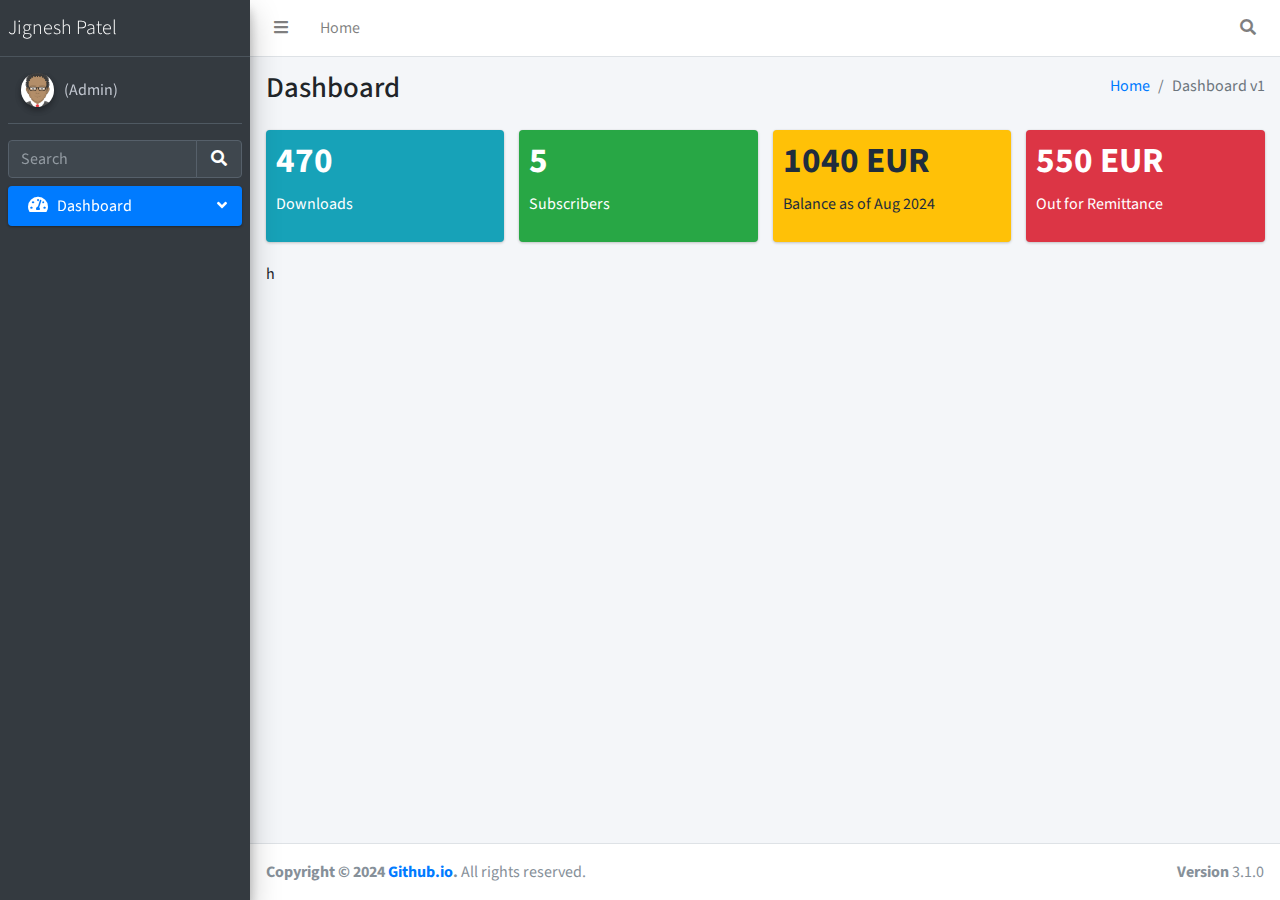
==== commit 7bdad98b: "newss" ====
--- a/index.html
+++ b/index.html
@@ -192,7 +192,7 @@
               <div class="inner">
                 <h3>1040 EUR</h3>
 
-                <p>Balance</p>
+                <p>Balance as of Aug 2024</p>
               </div>
               <div class="icon">
                 <i class="ion ion-person-add"></i>
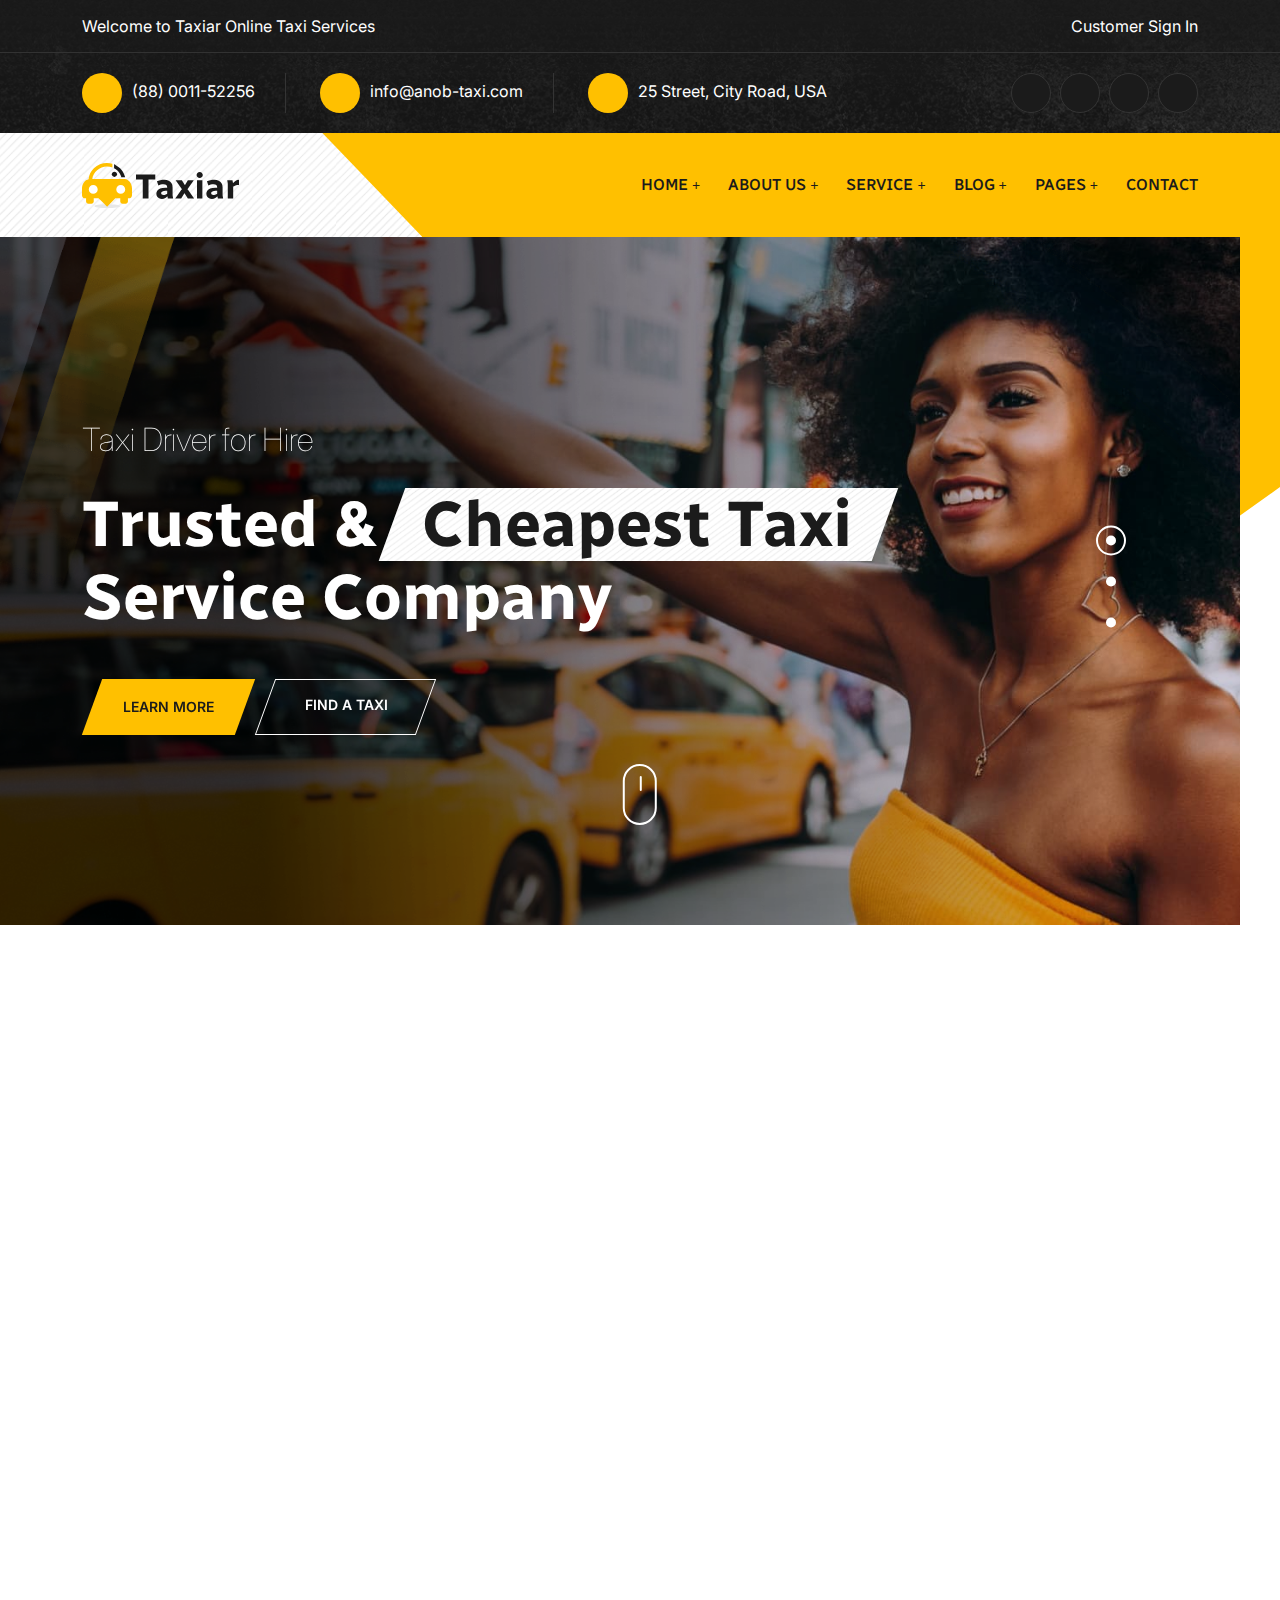
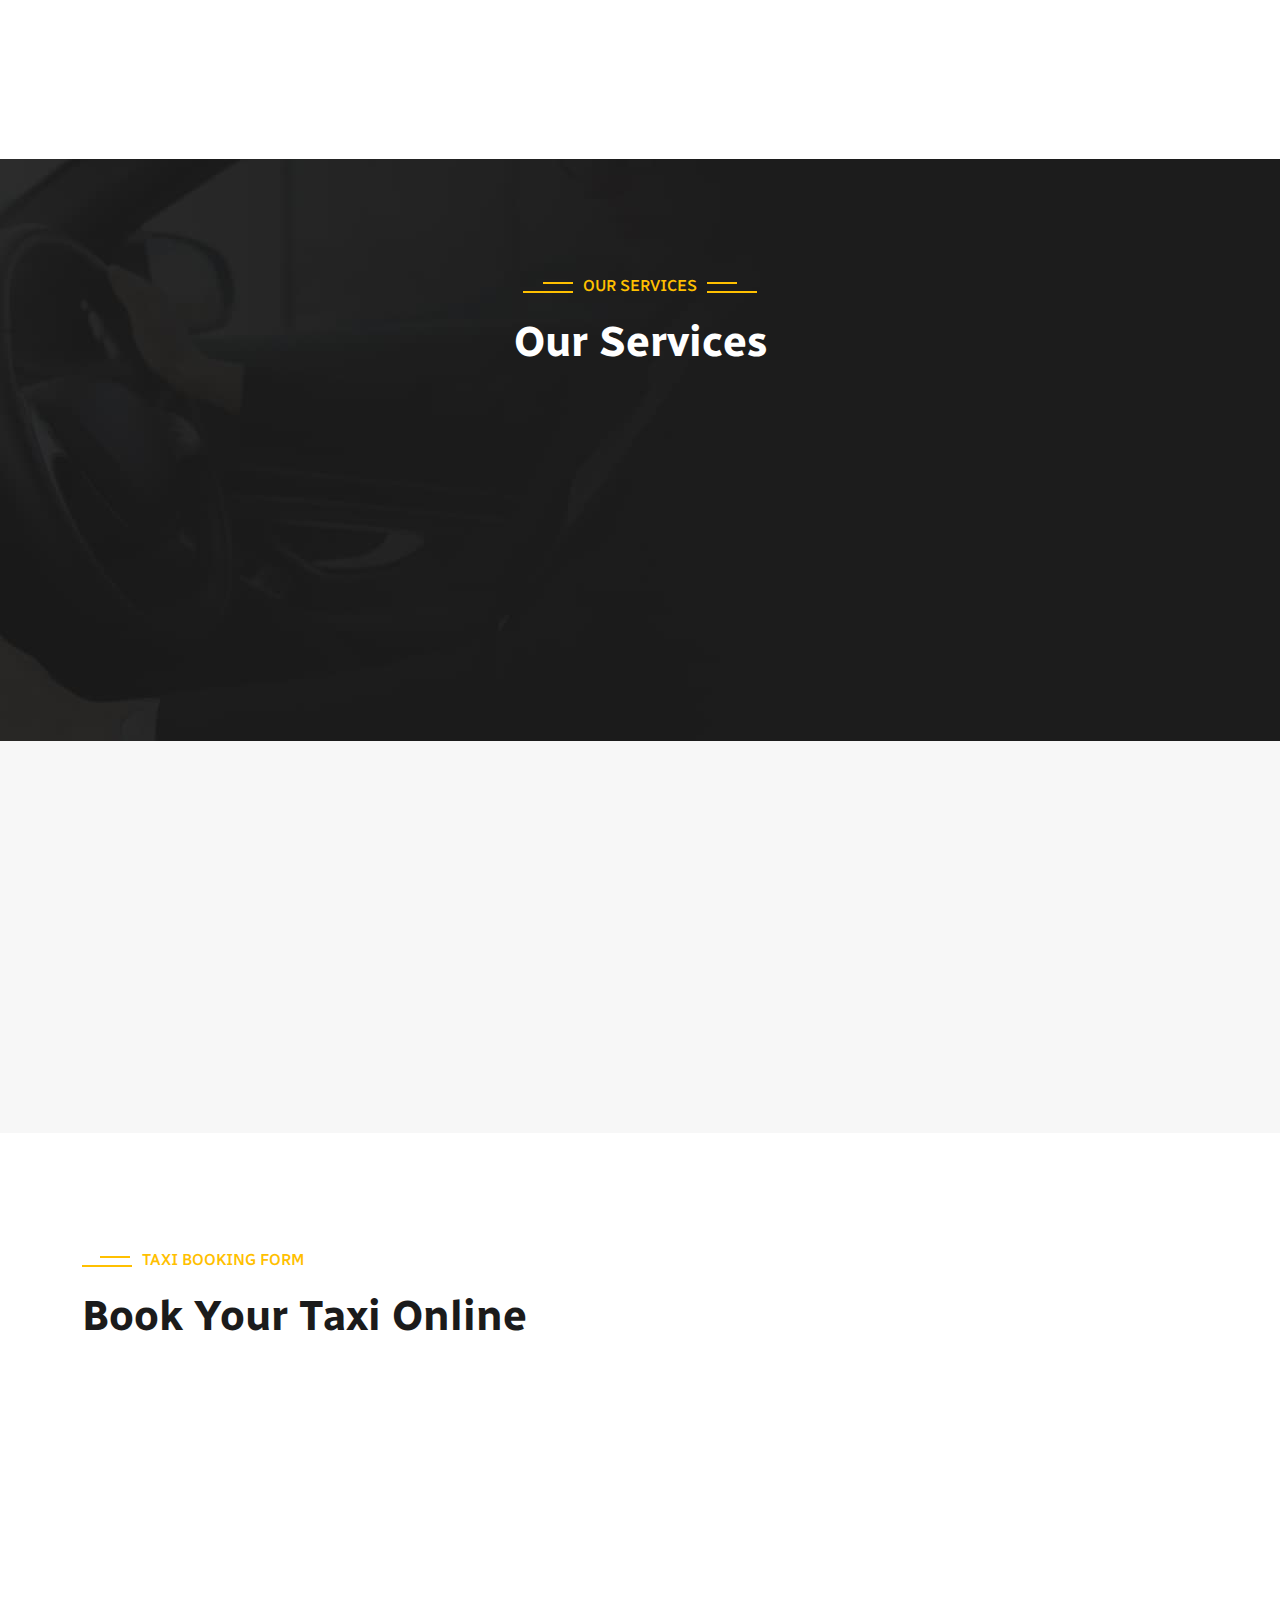
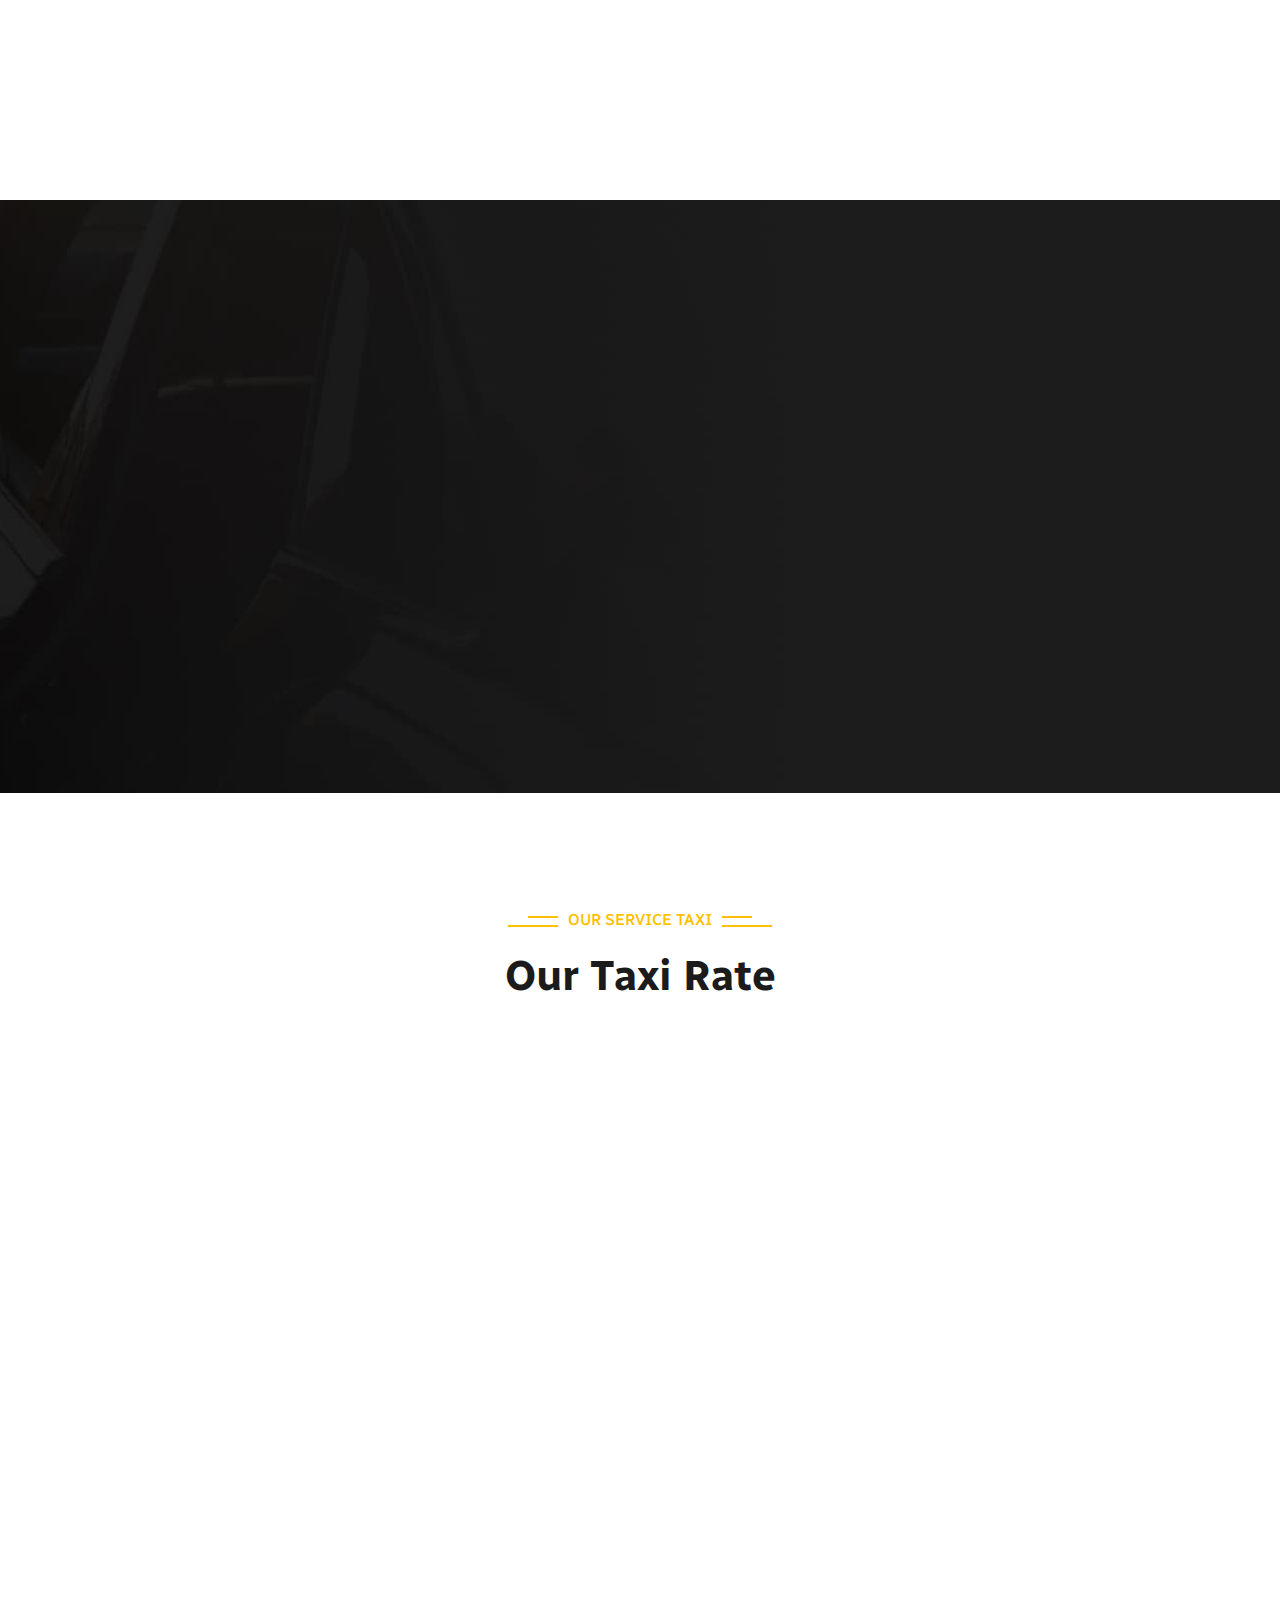
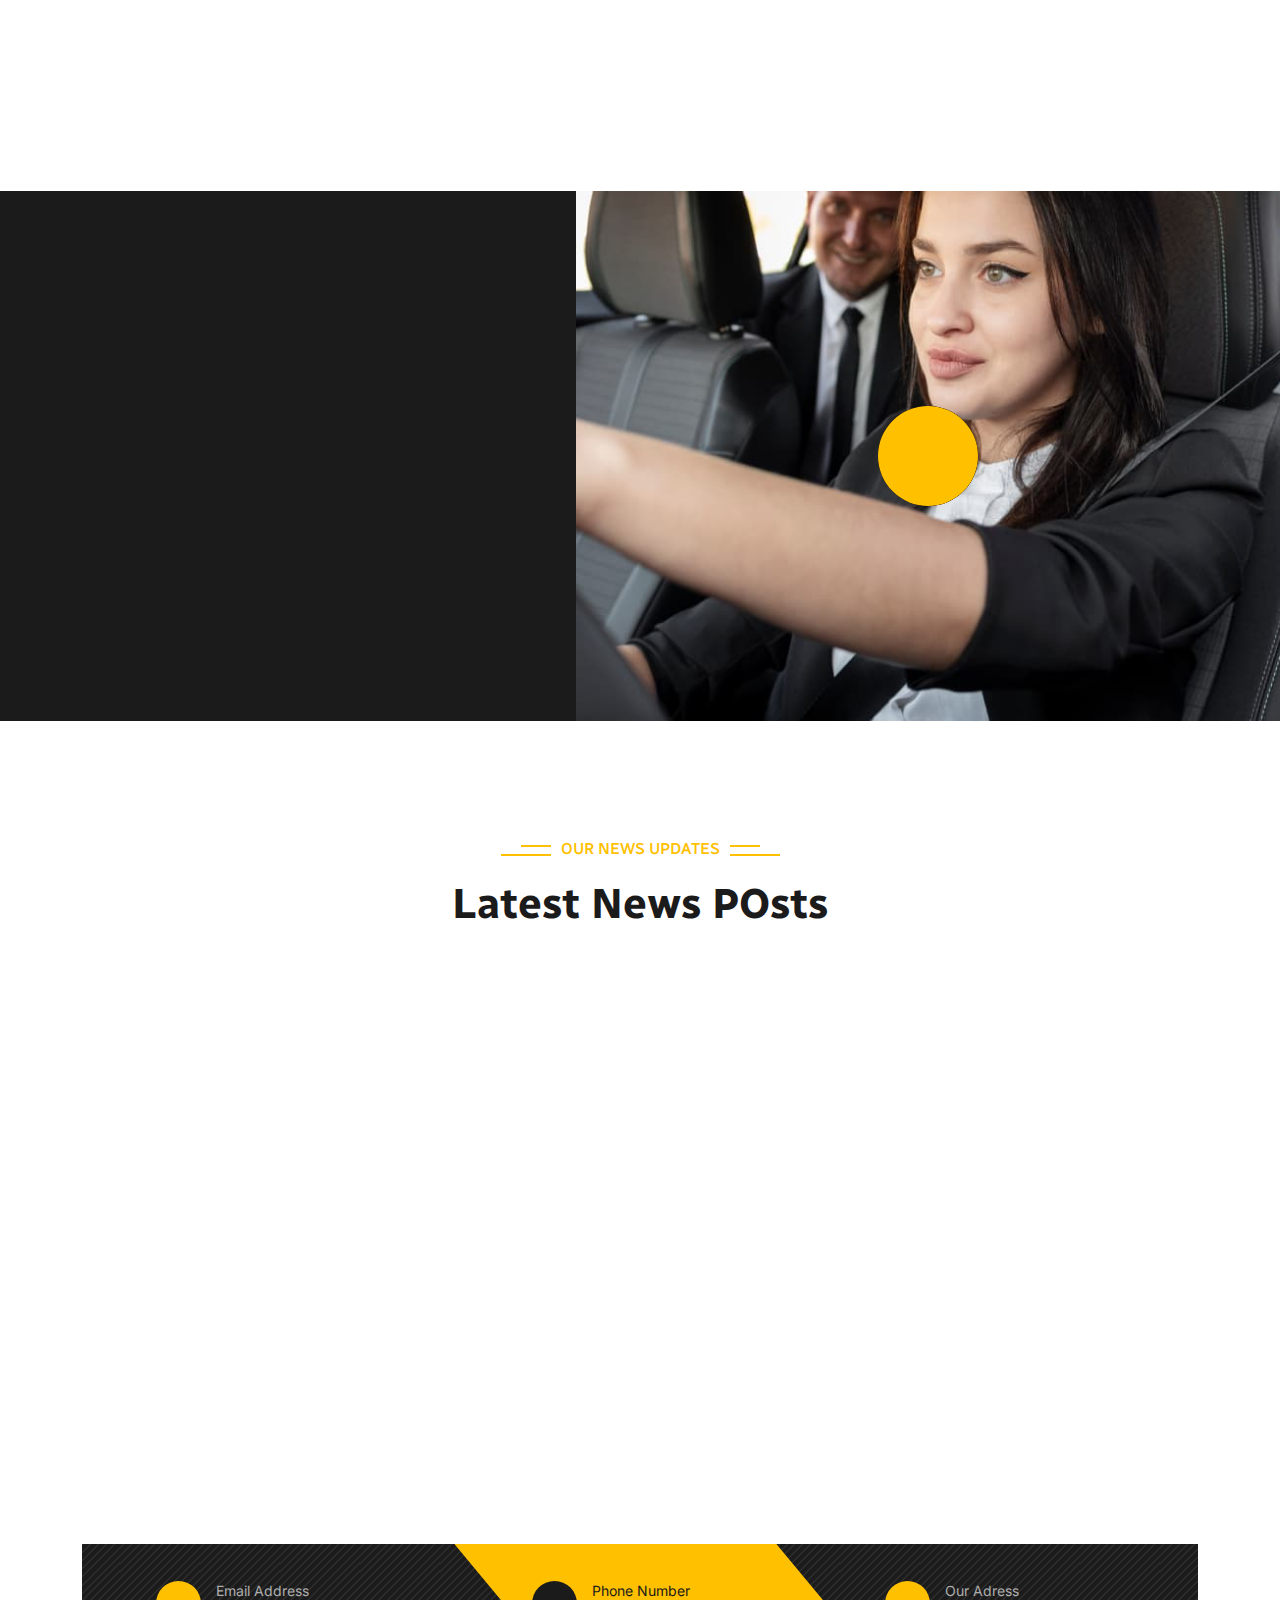
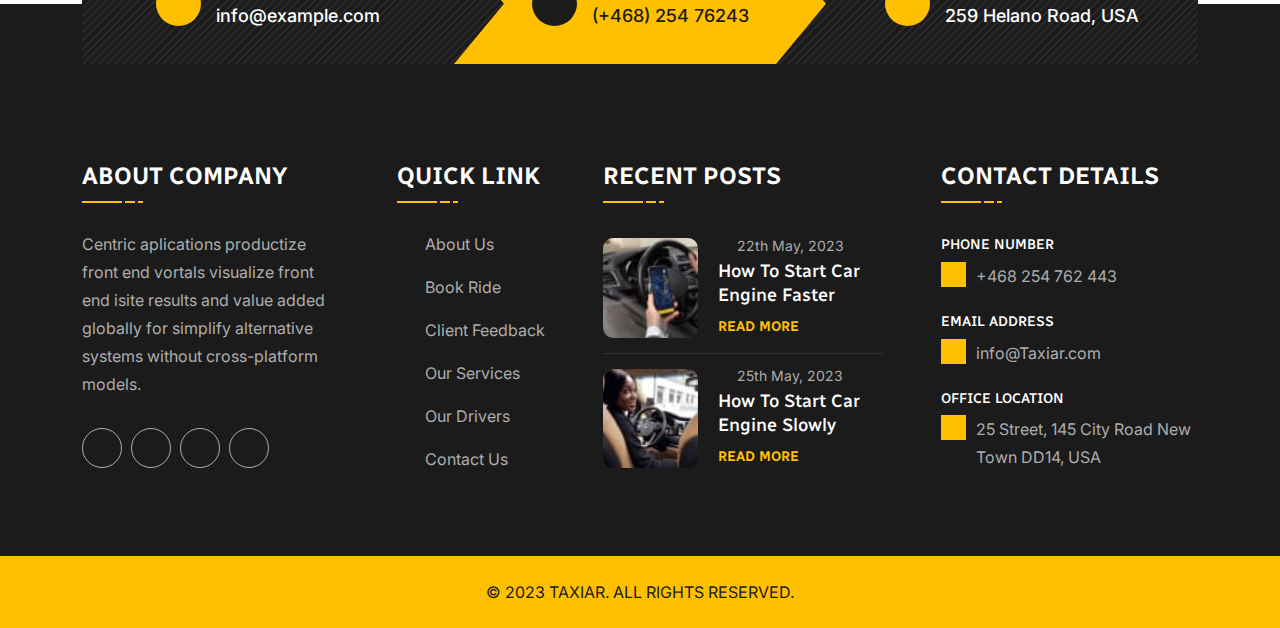
==== commit 506ce4aa: "gahsghg" ====
--- a/index.html
+++ b/index.html
@@ -1,281 +1 @@
-<!DOCTYPE html>
-<html lang="en">
-<head>
-  <meta charset="utf-8">
-  <meta name="viewport" content="width=device-width, initial-scale=1">
-  <title>Jignesh | Dashboard</title>
-
-  <!-- Google Font: Source Sans Pro -->
-  <link rel="stylesheet" href="https://fonts.googleapis.com/css?family=Source+Sans+Pro:300,400,400i,700&display=fallback">
-  <!-- Font Awesome -->
-  <link rel="stylesheet" href="plugins/fontawesome-free/css/all.min.css">
-  <!-- Ionicons -->
-  <link rel="stylesheet" href="https://code.ionicframework.com/ionicons/2.0.1/css/ionicons.min.css">
-  <!-- Tempusdominus Bootstrap 4 -->
-  <link rel="stylesheet" href="plugins/tempusdominus-bootstrap-4/css/tempusdominus-bootstrap-4.min.css">
-  <!-- iCheck -->
-  <link rel="stylesheet" href="plugins/icheck-bootstrap/icheck-bootstrap.min.css">
-  <!-- JQVMap -->
-  <link rel="stylesheet" href="plugins/jqvmap/jqvmap.min.css">
-  <!-- Theme style -->
-  <link rel="stylesheet" href="dist/css/adminlte.min.css">
-  <!-- overlayScrollbars -->
-  <link rel="stylesheet" href="plugins/overlayScrollbars/css/OverlayScrollbars.min.css">
-  <!-- Daterange picker -->
-  <link rel="stylesheet" href="plugins/daterangepicker/daterangepicker.css">
-  <!-- summernote -->
-  <link rel="stylesheet" href="plugins/summernote/summernote-bs4.min.css">
-</head>
-<body class="hold-transition sidebar-mini layout-fixed">
-<div class="wrapper">
-
-  <!-- Preloader -->
-  <div class="preloader flex-column justify-content-center align-items-center">
-    <img class="animation__shake" src="dist/img/AdminLTELogo.png" alt="AdminLTELogo" height="60" width="60">
-  </div>
-
-  <!-- Navbar -->
-  <nav class="main-header navbar navbar-expand navbar-white navbar-light">
-    <!-- Left navbar links -->
-    <ul class="navbar-nav">
-      <li class="nav-item">
-        <a class="nav-link" data-widget="pushmenu" href="#" role="button"><i class="fas fa-bars"></i></a>
-      </li>
-      <li class="nav-item d-none d-sm-inline-block">
-        <a href="index3.html" class="nav-link">Home</a>
-      </li>
-
-    </ul>
-
-    <!-- Right navbar links -->
-    <ul class="navbar-nav ml-auto">
-      <!-- Navbar Search -->
-      <li class="nav-item">
-        <a class="nav-link" data-widget="navbar-search" href="#" role="button">
-          <i class="fas fa-search"></i>
-        </a>
-        <div class="navbar-search-block">
-          <form class="form-inline">
-            <div class="input-group input-group-sm">
-              <input class="form-control form-control-navbar" type="search" placeholder="Search" aria-label="Search">
-              <div class="input-group-append">
-                <button class="btn btn-navbar" type="submit">
-                  <i class="fas fa-search"></i>
-                </button>
-                <button class="btn btn-navbar" type="button" data-widget="navbar-search">
-                  <i class="fas fa-times"></i>
-                </button>
-              </div>
-            </div>
-          </form>
-        </div>
-      </li>
-
-
-    </ul>
-  </nav>
-  <!-- /.navbar -->
-
-  <!-- Main Sidebar Container -->
-  <aside class="main-sidebar sidebar-dark-primary elevation-4">
-    <!-- Brand Logo -->
-    <a href="index3.html" class="brand-link">
-     
-      <span class="brand-text font-weight-light">Jignesh Patel</span>
-    </a>
-
-    <!-- Sidebar -->
-    <div class="sidebar">
-      <!-- Sidebar user panel (optional) -->
-      <div class="user-panel mt-3 pb-3 mb-3 d-flex">
-        <div class="image">
-          <img src="dist/img/avatar.png" class="img-circle elevation-2" alt="User Image">
-        </div>
-        <div class="info">
-          <a href="#" class="d-block">(Admin)</a>
-        </div>
-      </div>
-
-      <!-- SidebarSearch Form -->
-      <div class="form-inline">
-        <div class="input-group" data-widget="sidebar-search">
-          <input class="form-control form-control-sidebar" type="search" placeholder="Search" aria-label="Search">
-          <div class="input-group-append">
-            <button class="btn btn-sidebar">
-              <i class="fas fa-search fa-fw"></i>
-            </button>
-          </div>
-        </div>
-      </div>
-
-      <!-- Sidebar Menu -->
-      <nav class="mt-2">
-        <ul class="nav nav-pills nav-sidebar flex-column" data-widget="treeview" role="menu" data-accordion="false">
-          <!-- Add icons to the links using the .nav-icon class
-               with font-awesome or any other icon font library -->
-          <li class="nav-item menu-open">
-            <a href="#" class="nav-link active">
-              <i class="nav-icon fas fa-tachometer-alt"></i>
-              <p>
-                Dashboard
-                <i class="right fas fa-angle-left"></i>
-              </p>
-            </a>
-
-          </li>
-
-    
-        </ul>
-      </nav>
-      <!-- /.sidebar-menu -->
-    </div>
-    <!-- /.sidebar -->
-  </aside>
-
-  <!-- Content Wrapper. Contains page content -->
-  <div class="content-wrapper">
-    <!-- Content Header (Page header) -->
-    <div class="content-header">
-      <div class="container-fluid">
-        <div class="row mb-2">
-          <div class="col-sm-6">
-            <h1 class="m-0">Dashboard</h1>
-          </div><!-- /.col -->
-          <div class="col-sm-6">
-            <ol class="breadcrumb float-sm-right">
-              <li class="breadcrumb-item"><a href="#">Home</a></li>
-              <li class="breadcrumb-item active">Dashboard v1</li>
-            </ol>
-          </div><!-- /.col -->
-        </div><!-- /.row -->
-      </div><!-- /.container-fluid -->
-    </div>
-    <!-- /.content-header -->
-
-    <!-- Main content -->
-    <section class="content">
-      <div class="container-fluid">
-        <!-- Small boxes (Stat box) -->
-        <div class="row">
-          <div class="col-lg-3 col-6">
-            <!-- small box -->
-            <div class="small-box bg-info">
-              <div class="inner">
-                <h3>470</h3>
-
-                <p>Downloads</p>
-              </div>
-              <div class="icon">
-                <i class="ion ion-bag"></i>
-              </div>
-            </div>
-          </div>
-          <!-- ./col -->
-          <div class="col-lg-3 col-6">
-            <!-- small box -->
-            <div class="small-box bg-success">
-              <div class="inner">
-                <h3>5<sup style="font-size: 20px"></sup></h3>
-
-                <p>Subscribers</p>
-              </div>
-              <div class="icon">
-                <i class="ion ion-stats-bars"></i>
-              </div>
-   
-            </div>
-          </div>
-          <!-- ./col -->
-          <div class="col-lg-3 col-6">
-            <!-- small box -->
-            <div class="small-box bg-warning">
-              <div class="inner">
-                <h3>1040 EUR</h3>
-
-                <p>Balance as of Aug 2024</p>
-              </div>
-              <div class="icon">
-                <i class="ion ion-person-add"></i>
-              </div>
-          
-            </div>
-          </div>
-          <!-- ./col -->
-          <div class="col-lg-3 col-6">
-            <!-- small box -->
-            <div class="small-box bg-danger">
-              <div class="inner">
-                <h3>550 EUR</h3>
-
-                <p>Out for Remittance</p>
-              </div>
-              <div class="icon">
-                <i class="ion ion-pie-graph"></i>
-              </div>
-            </div>
-          </div>
-          <!-- ./col -->
-        </div>
-        <!-- /.row -->
-        <!-- Main row -->
-         <div>
-            h
-         </div>
-        <!-- /.row (main row) -->
-      </div><!-- /.container-fluid -->
-    </section>
-    <!-- /.content -->
-  </div>
-  <!-- /.content-wrapper -->
-  <footer class="main-footer">
-    <strong>Copyright &copy; 2024 <a href="https://adminlte.io">Github.io</a>.</strong>
-    All rights reserved.
-    <div class="float-right d-none d-sm-inline-block">
-      <b>Version</b> 3.1.0
-    </div>
-  </footer>
-
-  <!-- Control Sidebar -->
-  <aside class="control-sidebar control-sidebar-dark">
-    <!-- Control sidebar content goes here -->
-  </aside>
-  <!-- /.control-sidebar -->
-</div>
-<!-- ./wrapper -->
-
-<!-- jQuery -->
-<script src="plugins/jquery/jquery.min.js"></script>
-<!-- jQuery UI 1.11.4 -->
-<script src="plugins/jquery-ui/jquery-ui.min.js"></script>
-<!-- Resolve conflict in jQuery UI tooltip with Bootstrap tooltip -->
-<script>
-  $.widget.bridge('uibutton', $.ui.button)
-</script>
-<!-- Bootstrap 4 -->
-<script src="plugins/bootstrap/js/bootstrap.bundle.min.js"></script>
-<!-- ChartJS -->
-<script src="plugins/chart.js/Chart.min.js"></script>
-<!-- Sparkline -->
-<script src="plugins/sparklines/sparkline.js"></script>
-<!-- JQVMap -->
-<script src="plugins/jqvmap/jquery.vmap.min.js"></script>
-<script src="plugins/jqvmap/maps/jquery.vmap.usa.js"></script>
-<!-- jQuery Knob Chart -->
-<script src="plugins/jquery-knob/jquery.knob.min.js"></script>
-<!-- daterangepicker -->
-<script src="plugins/moment/moment.min.js"></script>
-<script src="plugins/daterangepicker/daterangepicker.js"></script>
-<!-- Tempusdominus Bootstrap 4 -->
-<script src="plugins/tempusdominus-bootstrap-4/js/tempusdominus-bootstrap-4.min.js"></script>
-<!-- Summernote -->
-<script src="plugins/summernote/summernote-bs4.min.js"></script>
-<!-- overlayScrollbars -->
-<script src="plugins/overlayScrollbars/js/jquery.overlayScrollbars.min.js"></script>
-<!-- AdminLTE App -->
-<script src="dist/js/adminlte.js"></script>
-<!-- AdminLTE for demo purposes -->
-<script src="dist/js/demo.js"></script>
-<!-- AdminLTE dashboard demo (This is only for demo purposes) -->
-<script src="dist/js/pages/dashboard.js"></script>
-</body>
-</html>
+<!doctype html><html dir="ltr" class="no-js" lang="zxx"><head><meta charset="utf-8"><meta http-equiv="x-ua-compatible" content="ie=edge"><title>Taxiar - Online sssas Service HTML Template - Home 1</title><meta name="author" content="Taxiar"><meta name="description" content="Taxiar - Online Taxi Service asas Template"><meta name="keywords" content="Taxiar - Online Taxi Service HTML Template"><meta name="robots" content="INDEX,FOLLOW"><meta name="viewport" content="width=device-width,initial-scale=1,shrink-to-fit=no"><link rel="apple-touch-icon" sizes="57x57" href="assets/img/favicons/apple-icon-57x57.png"><link rel="apple-touch-icon" sizes="60x60" href="assets/img/favicons/apple-icon-60x60.png"><link rel="apple-touch-icon" sizes="72x72" href="assets/img/favicons/apple-icon-72x72.png"><link rel="apple-touch-icon" sizes="76x76" href="assets/img/favicons/apple-icon-76x76.png"><link rel="apple-touch-icon" sizes="114x114" href="assets/img/favicons/apple-icon-114x114.png"><link rel="apple-touch-icon" sizes="120x120" href="assets/img/favicons/apple-icon-120x120.png"><link rel="apple-touch-icon" sizes="144x144" href="assets/img/favicons/apple-icon-144x144.png"><link rel="apple-touch-icon" sizes="152x152" href="assets/img/favicons/apple-icon-152x152.png"><link rel="apple-touch-icon" sizes="180x180" href="assets/img/favicons/apple-icon-180x180.png"><link rel="icon" type="image/png" sizes="192x192" href="assets/img/favicons/android-icon-192x192.png"><link rel="icon" type="image/png" sizes="32x32" href="assets/img/favicons/favicon-32x32.png"><link rel="icon" type="image/png" sizes="96x96" href="assets/img/favicons/favicon-96x96.png"><link rel="icon" type="image/png" sizes="16x16" href="assets/img/favicons/favicon-16x16.png"><link rel="manifest" href="assets/img/favicons/manifest.json"><meta name="msapplication-TileColor" content="#ffffff"><meta name="msapplication-TileImage" content="assets/img/favicons/ms-icon-144x144.png"><meta name="theme-color" content="#ffffff"><link rel="preconnect" href="https://fonts.googleapis.com"><link rel="preconnect" href="https://fonts.gstatic.com" crossorigin><link href="https://fonts.googleapis.com/css2?family=Inter:wght@300;400;500;600;700;800;900&family=Radio+Canada:wght@300;400;500;600;700&display=swap" rel="stylesheet"><link rel="stylesheet" href="assets/css/bootstrap.min.css"><link rel="stylesheet" href="assets/css/fontawesome.min.css"><link rel="stylesheet" href="assets/css/magnific-popup.min.css"><link rel="stylesheet" href="assets/css/slick.min.css"><link rel="stylesheet" href="assets/css/jquery.datetimepicker.min.css"><link rel="stylesheet" href="assets/css/style.css"></head><body class=""><div class="preloader"><button class="th-btn style3 preloaderCls">Cancel Preloader</button><div class="preloader-inner"><div class="loading-window"><div class="car"><div class="strike"></div><div class="strike strike2"></div><div class="strike strike3"></div><div class="strike strike4"></div><div class="strike strike5"></div><div class="car-detail spoiler"></div><div class="car-detail back"></div><div class="car-detail center"></div><div class="car-detail center1"></div><div class="car-detail front"></div><div class="car-detail wheel"></div><div class="car-detail wheel wheel2"></div></div></div></div></div><div class="th-menu-wrapper"><div class="th-menu-area text-center"><button class="th-menu-toggle"><i class="fal fa-times"></i></button><div class="mobile-logo"><a href="index.html"><img src="assets/img/logo.svg" alt="Taxiar"></a></div><div class="th-mobile-menu"><ul><li class="menu-item-has-children"><a href="index.html">Home</a><ul class="sub-menu"><li class="menu-item-has-children"><a href="#">Multipage</a><ul class="sub-menu"><li><a href="index.html">Home One</a></li><li><a href="index-2.html">Home Two</a></li><li><a href="index-3.html">Home Three</a></li><li><a href="index-4.html">Home Four</a></li><li><a href="index-5.html">Home Five</a></li><li><a href="index-6.html">Home Six</a></li><li><a href="index-7.html">Home Seven</a></li><li><a href="index-8.html">Home Eight</a></li></ul></li><li class="menu-item-has-children"><a href="#">Onepage</a><ul class="sub-menu"><li><a href="index-onepage.html">Home One Onepage</a></li><li><a href="index-2-onepage.html">Home Two Onepage</a></li><li><a href="index-3-onepage.html">Home Three Onepage</a></li><li><a href="index-4-onepage.html">Home Four Onepage</a></li><li><a href="index-5-onepage.html">Home Five Onepage</a></li><li><a href="index-6-onepage.html">Home Six Onepage</a></li><li><a href="index-7-onepage.html">Home Seven Onepage</a></li><li><a href="index-8-onepage.html">Home Eight Onepage</a></li></ul></li><li class="menu-item-has-children"><a href="#">RTL</a><ul class="sub-menu"><li><a href="index-rtl.html">Home RTL One</a></li><li><a href="index-rtl-2.html">Home RTL Two</a></li><li><a href="index-rtl-3.html">Home RTL Three</a></li><li><a href="index-rtl-4.html">Home RTL Four</a></li><li><a href="index-rtl-5.html">Home RTL Five</a></li><li><a href="index-rtl-6.html">Home RTL Six</a></li><li><a href="index-rtl-7.html">Home RTL Seven</a></li><li><a href="index-rtl-8.html">Home RTL Eight</a></li><li><a href="index-onepage-rtl.html">Home RTL One Onepage</a></li><li><a href="index-2-onepage-rtl.html">Home RTL Two Onepage</a></li><li><a href="index-3-onepage-rtl.html">Home RTL Three Onepage</a></li><li><a href="index-4-onepage-rtl.html">Home RTL Four Onepage</a></li><li><a href="index-5-onepage-rtl.html">Home RTL Five Onepage</a></li><li><a href="index-6-onepage-rtl.html">Home RTL Six Onepage</a></li><li><a href="index-7-onepage-rtl.html">Home RTL Seven Onepage</a></li><li><a href="index-8-onepage-rtl.html">Home RTL Eight Onepage</a></li></ul></li></ul></li><li class="menu-item-has-children"><a href="#">About Us</a><ul class="sub-menu"><li><a href="about.html">About Style 1</a></li><li><a href="about-2.html">About Style 2</a></li></ul></li><li class="menu-item-has-children"><a href="#">Service</a><ul class="sub-menu"><li><a href="service.html">Service Style 1</a></li><li><a href="service-2.html">Service Style 2</a></li><li><a href="service-details.html">Service Details Style 1</a></li><li><a href="service-details-2.html">Service Details Style 2</a></li></ul></li><li class="menu-item-has-children"><a href="#">Blog</a><ul class="sub-menu"><li><a href="#">Blog Layout</a><ul class="sub-menu"><li><a href="blog-grid-2-columns.html">Blog Grid 02 Columns</a></li><li><a href="blog-grid-3-columns.html">Blog Grid 03 Columns</a></li><li><a href="blog-list.html">Blog List</a></li></ul></li><li><a href="blog.html">Blog Sidebar</a><ul class="sub-menu"><li><a href="blog-left-sidebar.html">Blog Left Sidebar</a></li><li><a href="blog-right-sidebar.html">Blog Right Sidebar</a></li><li><a href="blog.html">Blog No Sidebar</a></li></ul></li><li><a href="blog-details.html">Blog Details Style 1</a></li><li><a href="blog-details-2.html">Blog Details Style 2</a></li></ul></li><li class="menu-item-has-children"><a href="#">Pages</a><ul class="sub-menu"><li class="menu-item-has-children"><a href="#">Shop</a><ul class="sub-menu"><li><a href="shop.html">Shop</a></li><li><a href="shop-details.html">Shop Details</a></li><li><a href="cart.html">Cart Page</a></li><li><a href="checkout.html">Checkout</a></li><li><a href="wishlist.html">Wishlist</a></li></ul></li><li class="menu-item-has-children"><a href="#">Driver</a><ul class="sub-menu"><li><a href="team.html">Driver Style 1</a></li><li><a href="team-2.html">Driver Style 2</a></li><li><a href="team-details.html">Driver Details Style 1</a></li><li><a href="team-details-2.html">Driver Details Style 2</a></li></ul></li><li class="menu-item-has-children"><a href="#">Taxi</a><ul class="sub-menu"><li><a href="taxi.html">Taxi Style 1</a></li><li><a href="taxi-2.html">Taxi Style 2</a></li><li><a href="taxi-details.html">Taxi Details Style 1</a></li><li><a href="taxi-details-2.html">Taxi Details Style 2</a></li></ul></li><li><a href="gallery.html">gallery Style 1</a></li><li><a href="gallery-2.html">gallery Style 2</a></li><li><a href="gallery-3.html">gallery Style 3</a></li><li><a href="booking.html">Booking Ride</a></li><li><a href="faq.html">Faq Style 1</a></li><li><a href="faq-2.html">Faq Style 2</a></li><li><a href="contact-2.html">Contact Style 2</a></li><li><a href="error.html">Error</a></li></ul></li><li><a href="contact.html">Contact</a></li></ul></div></div></div><div class="popup-search-box d-none d-lg-block"><button class="searchClose"><i class="fal fa-times"></i></button><form action="#"><input type="text" placeholder="What are you looking for"> <button type="submit"><i class="fal fa-search"></i></button></form></div><div class="sidemenu-wrapper d-none d-lg-block"><div class="sidemenu-content bg-title"><button class="closeButton sideMenuCls"><i class="far fa-times"></i></button><div class="widget footer-widget"><h3 class="widget_title">About Company</h3><div class="th-widget-about"><p class="footer-text">Centric aplications productize before front end vortals visualize front end is results and value added</p><h4 class="footer-info-title">WE ARE AVAILABLE</h4><p class="footer-text">Mon-Sat: 09.00 am to 6.30 pm</p><a href="contact.html" class="th-btn style3"><span class="btn-text">Contact Us</span></a></div></div><div class="widget footer-widget"><h3 class="widget_title">Recent Posts</h3><div class="recent-post-wrap"><div class="recent-post"><div class="media-img"><a href="blog-details.html"><img src="assets/img/blog/recent-post-1-2.jpg" alt="Blog Image"></a></div><div class="media-body"><div class="recent-post-meta"><a href="blog.html"><i class="far fa-calendar-days"></i>22th May, 2023</a></div><h4 class="post-title"><a class="text-inherit" href="blog-details.html">How To Start Car Engine Faster</a></h4><a class="line-btn" href="blog.html">Read More<i class="fa-regular fa-arrow-right"></i></a></div></div><div class="recent-post"><div class="media-img"><a href="blog-details.html"><img src="assets/img/blog/recent-post-1-3.jpg" alt="Blog Image"></a></div><div class="media-body"><div class="recent-post-meta"><a href="blog.html"><i class="far fa-calendar-days"></i>25th May, 2023</a></div><h4 class="post-title"><a class="text-inherit" href="blog-details.html">How to start car engine slowly</a></h4><a class="line-btn" href="blog.html">Read More<i class="fa-regular fa-arrow-right"></i></a></div></div></div></div><div class="widget footer-widget"><h4 class="widget_title">Get Newsletter</h4><div class="newsletter-widget"><p class="md-20">Sign up today for hints, tips & latest car overview and news</p><form class="newsletter-form"><input class="form-control" type="email" placeholder="Email Address" required=""> <button type="submit" class="newsletter-btn"><i class="fas fa-envelope"></i></button></form><div class="th-social style2"><a target="_blank" href="https://facebook.com/"><i class="fab fa-facebook-f"></i></a> <a target="_blank" href="https://twitter.com/"><i class="fab fa-twitter"></i></a> <a target="_blank" href="https://instagram.com/"><i class="fab fa-instagram"></i></a> <a target="_blank" href="https://linkedin.com/"><i class="fab fa-linkedin-in"></i></a></div></div></div></div></div><header class="th-header header-layout2"><div class="top-area" data-bg-src="assets/img/bg/header_bg_1.png"><div class="header-top"><div class="container"><div class="row justify-content-center justify-content-md-between align-items-center"><div class="col-auto"><p class="header-notice">Welcome to Taxiar Online Taxi Services</p></div><div class="col-auto d-none d-md-block"><div class="header-links"><ul><li><i class="far fa-user"></i><a href="contact.html">Customer Sign In</a></li></ul></div></div></div></div></div><div class="menu-top"><div class="container"><div class="row align-items-center justify-content-center justify-content-sm-between"><div class="col-auto d-none d-sm-block"><a class="header-link" href="tel:+88001152256"><i class="icon-btn fas fa-phone"></i>(88) 0011-52256</a> <a class="header-link d-none d-lg-inline-block" href="mailto:info@anob-taxi.com"><i class="icon-btn fas fa-envelope"></i>info@anob-taxi.com</a> <a class="header-link d-none d-xl-inline-block" href="https://www.google.com/maps"><i class="icon-btn fas fa-location-dot"></i>25 Street, City Road, USA</a></div><div class="col-auto"><div class="th-social"><a target="_blank" href="https://facebook.com/"><i class="fab fa-facebook-f"></i></a> <a target="_blank" href="https://twitter.com/"><i class="fab fa-twitter"></i></a> <a target="_blank" href="https://instagram.com/"><i class="fab fa-instagram"></i></a> <a target="_blank" href="https://pinterest.com/"><i class="fab fa-pinterest-p"></i></a></div></div></div></div></div></div><div class="sticky-wrapper"><div class="menu-area"><div class="container"><div class="row align-items-center justify-content-between"><div class="col-auto"><div class="header-logo"><a href="index.html"><img src="assets/img/logo.svg" alt="Taxiar"></a></div></div><div class="col-auto"><div class="row align-items-center justify-content-between"><div class="col-auto"><nav class="main-menu d-none d-lg-inline-block"><ul><li class="menu-item-has-children"><a href="index.html">Home</a><ul class="sub-menu"><li class="menu-item-has-children"><a href="#">Multipage</a><ul class="sub-menu"><li><a href="index.html">Home One</a></li><li><a href="index-2.html">Home Two</a></li><li><a href="index-3.html">Home Three</a></li><li><a href="index-4.html">Home Four</a></li><li><a href="index-5.html">Home Five</a></li><li><a href="index-6.html">Home Six</a></li><li><a href="index-7.html">Home Seven</a></li><li><a href="index-8.html">Home Eight</a></li></ul></li><li class="menu-item-has-children"><a href="#">Onepage</a><ul class="sub-menu"><li><a href="index-onepage.html">Home One Onepage</a></li><li><a href="index-2-onepage.html">Home Two Onepage</a></li><li><a href="index-3-onepage.html">Home Three Onepage</a></li><li><a href="index-4-onepage.html">Home Four Onepage</a></li><li><a href="index-5-onepage.html">Home Five Onepage</a></li><li><a href="index-6-onepage.html">Home Six Onepage</a></li><li><a href="index-7-onepage.html">Home Seven Onepage</a></li><li><a href="index-8-onepage.html">Home Eight Onepage</a></li></ul></li><li class="menu-item-has-children"><a href="#">RTL</a><ul class="sub-menu"><li><a href="index-rtl.html">Home RTL One</a></li><li><a href="index-rtl-2.html">Home RTL Two</a></li><li><a href="index-rtl-3.html">Home RTL Three</a></li><li><a href="index-rtl-4.html">Home RTL Four</a></li><li><a href="index-rtl-5.html">Home RTL Five</a></li><li><a href="index-rtl-6.html">Home RTL Six</a></li><li><a href="index-rtl-7.html">Home RTL Seven</a></li><li><a href="index-rtl-8.html">Home RTL Eight</a></li><li><a href="index-onepage-rtl.html">Home RTL One Onepage</a></li><li><a href="index-2-onepage-rtl.html">Home RTL Two Onepage</a></li><li><a href="index-3-onepage-rtl.html">Home RTL Three Onepage</a></li><li><a href="index-4-onepage-rtl.html">Home RTL Four Onepage</a></li><li><a href="index-5-onepage-rtl.html">Home RTL Five Onepage</a></li><li><a href="index-6-onepage-rtl.html">Home RTL Six Onepage</a></li><li><a href="index-7-onepage-rtl.html">Home RTL Seven Onepage</a></li><li><a href="index-8-onepage-rtl.html">Home RTL Eight Onepage</a></li></ul></li></ul></li><li class="menu-item-has-children"><a href="#">About Us</a><ul class="sub-menu"><li><a href="about.html">About Style 1</a></li><li><a href="about-2.html">About Style 2</a></li></ul></li><li class="menu-item-has-children"><a href="#">Service</a><ul class="sub-menu"><li><a href="service.html">Service Style 1</a></li><li><a href="service-2.html">Service Style 2</a></li><li><a href="service-details.html">Service Details Style 1</a></li><li><a href="service-details-2.html">Service Details Style 2</a></li></ul></li><li class="menu-item-has-children"><a href="#">Blog</a><ul class="sub-menu"><li><a href="#">Blog Layout</a><ul class="sub-menu"><li><a href="blog-grid-2-columns.html">Blog Grid 02 Columns</a></li><li><a href="blog-grid-3-columns.html">Blog Grid 03 Columns</a></li><li><a href="blog-list.html">Blog List</a></li></ul></li><li><a href="blog.html">Blog Sidebar</a><ul class="sub-menu"><li><a href="blog-left-sidebar.html">Blog Left Sidebar</a></li><li><a href="blog-right-sidebar.html">Blog Right Sidebar</a></li><li><a href="blog.html">Blog No Sidebar</a></li></ul></li><li><a href="blog-details.html">Blog Details Style 1</a></li><li><a href="blog-details-2.html">Blog Details Style 2</a></li></ul></li><li class="menu-item-has-children"><a href="#">Pages</a><ul class="sub-menu"><li class="menu-item-has-children"><a href="#">Shop</a><ul class="sub-menu"><li><a href="shop.html">Shop</a></li><li><a href="shop-details.html">Shop Details</a></li><li><a href="cart.html">Cart Page</a></li><li><a href="checkout.html">Checkout</a></li><li><a href="wishlist.html">Wishlist</a></li></ul></li><li class="menu-item-has-children"><a href="#">Driver</a><ul class="sub-menu"><li><a href="team.html">Driver Style 1</a></li><li><a href="team-2.html">Driver Style 2</a></li><li><a href="team-details.html">Driver Details Style 1</a></li><li><a href="team-details-2.html">Driver Details Style 2</a></li></ul></li><li class="menu-item-has-children"><a href="#">Taxi</a><ul class="sub-menu"><li><a href="taxi.html">Taxi Style 1</a></li><li><a href="taxi-2.html">Taxi Style 2</a></li><li><a href="taxi-details.html">Taxi Details Style 1</a></li><li><a href="taxi-details-2.html">Taxi Details Style 2</a></li></ul></li><li><a href="gallery.html">gallery Style 1</a></li><li><a href="gallery-2.html">gallery Style 2</a></li><li><a href="gallery-3.html">gallery Style 3</a></li><li><a href="booking.html">Booking Ride</a></li><li><a href="faq.html">Faq Style 1</a></li><li><a href="faq-2.html">Faq Style 2</a></li><li><a href="contact-2.html">Contact Style 2</a></li><li><a href="error.html">Error</a></li></ul></li><li><a href="contact.html">Contact</a></li></ul></nav><button type="button" class="th-menu-toggle d-inline-block d-lg-none"><i class="far fa-bars"></i></button></div><div class="col-auto d-none d-xxl-block"><div class="header-button"><button type="button" class="icon-style2 searchBoxToggler"><i class="far fa-search"></i></button> <a href="booking.html" class="th-btn style6 style-skew"><span class="btn-text">Let’s Ride Now</span></a> <a href="#" class="simple-icon sideMenuToggler"><i class="fa-solid fa-grid"></i></a></div></div></div></div></div></div><div class="logo-shape" data-bg-src="assets/img/bg/pattern_bg_1.png"></div></div></div></header><div class="th-hero-wrapper hero-1"><div class="hero-slider-1 th-carousel" data-fade="true" data-slide-show="1" data-md-slide-show="1" data-dots="true" data-xl-dots="true" data-ml-dots="true" data-lg-dots="true"><div class="th-hero-slide"><div class="th-hero-bg" data-bg-src="assets/img/bg/hero_bg_1_1.jpg"><img src="assets/img/bg/hero_overlay_1.png" alt="Hero Image"></div><div class="container"><div class="hero-style1"><span class="hero-subtitle" data-ani="slideinleft" data-ani-delay="0.1s">Taxi Driver for Hire</span><h1 class="hero-title" data-ani="slideinleft" data-ani-delay="0.3s">Trusted & <span class="text-bg">Cheapest Taxi</span></h1><h1 class="hero-title" data-ani="slideinleft" data-ani-delay="0.5s">Service Company</h1><div class="btn-group" data-ani="slideinleft" data-ani-delay="0.7s"><a href="about.html" class="th-btn style3 style-skew"><span class="btn-text">Learn More</span></a> <a href="taxi.html" class="th-btn style2 style-skew"><span class="btn-text">Find A Taxi</span></a></div></div></div></div><div class="th-hero-slide"><div class="th-hero-bg" data-bg-src="assets/img/bg/hero_bg_1_2.jpg"><img src="assets/img/bg/hero_overlay_1.png" alt="Hero Image"></div><div class="container"><div class="hero-style1"><span class="hero-subtitle" data-ani="slideinleft" data-ani-delay="0.1s">Taxi Driver for Hire</span><h1 class="hero-title" data-ani="slideinleft" data-ani-delay="0.3s">Fasted & <span class="text-bg">Cheapest Taxi</span></h1><h1 class="hero-title" data-ani="slideinleft" data-ani-delay="0.5s">Car Services</h1><div class="btn-group" data-ani="slideinleft" data-ani-delay="0.7s"><a href="about.html" class="th-btn style3 style-skew"><span class="btn-text">Learn More</span></a> <a href="taxi.html" class="th-btn style2 style-skew"><span class="btn-text">Find A Taxi</span></a></div></div></div></div><div class="th-hero-slide"><div class="th-hero-bg" data-bg-src="assets/img/bg/hero_bg_1_3.jpg"><img src="assets/img/bg/hero_overlay_1.png" alt="Hero Image"></div><div class="container"><div class="hero-style1"><span class="hero-subtitle" data-ani="slideinleft" data-ani-delay="0.1s">Taxi Driver for Hire</span><h1 class="hero-title" data-ani="slideinleft" data-ani-delay="0.3s">Trusted & <span class="text-bg">Cheapest Taxi</span></h1><h1 class="hero-title" data-ani="slideinleft" data-ani-delay="0.5s">Taxi For You</h1><div class="btn-group" data-ani="slideinleft" data-ani-delay="0.7s"><a href="about.html" class="th-btn style3 style-skew"><span class="btn-text">Learn More</span></a> <a href="taxi.html" class="th-btn style2 style-skew"><span class="btn-text">Find A Taxi</span></a></div></div></div></div></div><a href="#about-sec" class="scroll-bottom"><i class="far fa-chevron-down"></i></a><div class="hero-shape"></div></div><div class="space" id="about-sec"><div class="container"><div class="row"><div class="col-lg-6 mb-40 mb-lg-0"><div class="img-box2 wow fadeInLeft"><div class="img1"><img src="assets/img/normal/about_2_1.jpg" alt="About"></div><div class="img2"><img src="assets/img/normal/about_2_2.jpg" alt="About"></div><a href="https://www.youtube.com/watch?v=_sI_Ps7JSEk" class="play-btn popup-video"><i class="fas fa-play"></i></a></div></div><div class="col-lg-6 ps-3 ps-xl-5 align-self-end wow fadeInRight"><div class="title-area mb-35"><span class="sub-title">About our Company</span><h2 class="sec-title text-uppercase">We're Partner of<br>Your Business</h2></div><div class="about-quote"><p class="text">Interactively maintain holistic best practices and user fully researched commerce installed base internal</p><cite class="name">David Smith</cite> <span class="desig">Head Of Idea</span></div><div class="info-card style2"><div class="info-card_icon text-title"><i class="fas fa-phone"></i></div><div class="info-card_content"><p class="info-card_text">Call Us 24/7 Anytime:</p><a href="tel:+2563153215" class="info-card_link text-title">+256 315 3215</a></div></div><a href="about.html" class="th-btn style-skew"><span class="btn-text">Get More Info</span></a></div></div></div></div><section class="bg-smoke bg-top-center space" id="service-sec" data-bg-src="assets/img/bg/service_bg_1_1.jpg"><div class="container"><div class="title-area text-center"><span class="sub-title">OUR SERVICES<span class="double-line"></span></span><h2 class="sec-title text-white">Our Services</h2></div><div class="row th-carousel" data-slide-show="3" data-lg-slide-show="2" data-md-slide-show="2"><div class="col-md-6 col-lg-4"><div class="service-grid wow fadeInUp"><div class="service-grid_img style2"><img src="assets/img/service/service_1_1.jpg" alt="service image"></div><div class="service-grid_content"><h3 class="service-grid_title"><a href="service-details.html">City Transport</a></h3><p class="service-grid_text">Productize inexpensive business vista cooperative benefits lobally maintain leading edge schemas.</p><a href="service-details.html" class="th-btn"><span class="btn-text">Read More</span></a></div></div></div><div class="col-md-6 col-lg-4"><div class="service-grid wow fadeInDown"><div class="service-grid_img style2"><img src="assets/img/service/service_1_2.jpg" alt="service image"></div><div class="service-grid_content"><h3 class="service-grid_title"><a href="service-details.html">Business Transfer</a></h3><p class="service-grid_text">Productize inexpensive business vista cooperative benefits lobally maintain leading edge schemas.</p><a href="service-details.html" class="th-btn"><span class="btn-text">Read More</span></a></div></div></div><div class="col-md-6 col-lg-4"><div class="service-grid wow fadeInUp"><div class="service-grid_img style2"><img src="assets/img/service/service_1_3.jpg" alt="service image"></div><div class="service-grid_content"><h3 class="service-grid_title"><a href="service-details.html">Online Booking</a></h3><p class="service-grid_text">Productize inexpensive business vista cooperative benefits lobally maintain leading edge schemas.</p><a href="service-details.html" class="th-btn"><span class="btn-text">Read More</span></a></div></div></div><div class="col-md-6 col-lg-4"><div class="service-grid wow fadeInDown"><div class="service-grid_img style2"><img src="assets/img/service/service_1_4.jpg" alt="service image"></div><div class="service-grid_content"><h3 class="service-grid_title"><a href="service-details.html">Regular Transport</a></h3><p class="service-grid_text">Productize inexpensive business vista cooperative benefits lobally maintain leading edge schemas.</p><a href="service-details.html" class="th-btn"><span class="btn-text">Read More</span></a></div></div></div></div></div></section><div class="space overflow-hidden"><div class="container"><div class="title-area mb-35 text-xl-start"><span class="sub-title">Taxi Booking Form</span><h2 class="sec-title">Book Your Taxi Online</h2></div><div class="row flex-row-reverse"><div class="col-xl-5"><div class="car-img1 wow fadeInRight"><img src="assets/img/normal/booking_car_1.png" alt="car"></div></div><div class="col-xl-7"><form action="mail.php" method="POST" class="booking-form style2 ajax-contact wow fadeInUp"><div class="booking-select-class"><div class="class-name"><input type="radio" id="standard" name="booking_class" value="STANDARD" checked="checked"> <label for="standard">STANDARD</label></div><div class="class-name"><input type="radio" id="business" name="booking_class" value="BUSINESS"> <label for="business">BUSINESS</label></div><div class="class-name"><input type="radio" id="economy" name="booking_class" value="ECONOMY"> <label for="economy">ECONOMY</label></div><div class="class-name"><input type="radio" id="vip" name="booking_class" value="VIP"> <label for="vip">VIP</label></div><div class="class-name"><input type="radio" id="minivan" name="booking_class" value="MINIVAN"> <label for="minivan">MINIVAN</label></div><div class="class-name"><input type="radio" id="comfort" name="booking_class" value="COMFORT"> <label for="comfort">COMFORT</label></div></div><div class="input-box"><div class="row"><div class="form-group col-sm-6"><input type="text" class="form-control" name="name" id="name" placeholder="Your Name"></div><div class="form-group col-sm-6"><input type="number" class="form-control" name="phone" id="phone" placeholder="Phone Number"></div><div class="form-group col-sm-6"><input type="text" class="form-control" name="passenger" id="passenger" placeholder="Passengers#"></div><div class="form-group col-sm-6"><input type="text" class="form-control" name="s-destination" id="s-destination" placeholder="Start Destination"></div><div class="form-group col-sm-6"><input type="text" class="form-control" name="e-destination" id="e-destination" placeholder="End Destination"></div><div class="form-group col-sm-6"><input type="text" class="date-pick form-control" name="date" id="date-pick" placeholder="Select Date"></div><div class="form-group col-sm-6"><input type="text" class="time-pick form-control" name="time" id="time-pick" placeholder="Select Time"></div><div class="form-btn col-sm-6"><button class="th-btn">Book Taxi Now</button></div></div><p class="form-messages mb-0 mt-3"></p></div></form></div></div></div></div><section class="space position-relative" data-bg-src="assets/img/bg/download_bg_1.jpg"><div class="container"><div class="row"><div class="col-lg-7 text-center text-lg-start wow fadeInLeft"><div class="title-area mb-30"><span class="sub-title">Download Taxiar App Now</span><h2 class="sec-title text-white fw-semibold">Get Free Taxiar App<br>On Online Store</h2></div><p class="download-desc mb-35 fs-20 text-light">Competently re-engineer cross-media breed meta-services whereas best of breed whereas processes matrix just in time content...</p><div class="download-btn-wrap"><a target="_blank" href="https://play.google.com/" class="download-btn"><i class="fa-brands fa-google-play"></i><div class="text-group"><span class="small-text">Download From</span><h6 class="big-text">Google Play</h6></div></a><a target="_blank" href="https://www.apple.com/store" class="download-btn"><i class="fa-brands fa-apple"></i><div class="text-group"><span class="small-text">Download From</span><h6 class="big-text">App Store</h6></div></a></div></div><div class="col-xl-5"><div class="app-mockup wow fadeInRight"><img src="assets/img/normal/app_mockup_rtl.png" alt="app mockup"></div></div></div></div></section><section class="space" id="taxi-sec"><div class="container"><div class="title-area text-center"><span class="sub-title">Our Service Taxi<span class="double-line"></span></span><h2 class="sec-title">Our Taxi Rate</h2></div><div class="row th-carousel" data-slide-show="3" data-lg-slide-show="2" data-md-slide-show="2"><div class="col-md-6 col-lg-4"><div class="taxi-grid wow fadeInUp"><div class="taxi-grid_img"><img src="assets/img/taxi/taxi_2_1.png" alt="service image"></div><div class="taxi-grid_content"><div class="taxi-grid_icon"><i class="fa-light fa-car"></i></div><h3 class="taxi-grid_title"><a href="taxi-details.html">BMW X6 2013</a></h3><p class="taxi-grid_subtitle">Italy Ocean</p><p class="taxi-grid_info"><span>Initial Charge:</span> <span class="text-white">$2.50</span></p><p class="taxi-grid_info"><span>Additional Kilos:</span> <span class="text-white">$0.50</span></p><p class="taxi-grid_info"><span>Per Stopped Trafic:</span> <span class="text-white">$0.50</span></p><a href="taxi-details.html" class="th-btn">Read More</a></div></div></div><div class="col-md-6 col-lg-4"><div class="taxi-grid wow fadeInDown"><div class="taxi-grid_img"><img src="assets/img/taxi/taxi_2_2.png" alt="service image"></div><div class="taxi-grid_content"><div class="taxi-grid_icon"><i class="fa-light fa-car"></i></div><h3 class="taxi-grid_title"><a href="taxi-details.html">BMW M7 2017</a></h3><p class="taxi-grid_subtitle">Italy Ocean</p><p class="taxi-grid_info"><span>Initial Charge:</span> <span class="text-white">$2.50</span></p><p class="taxi-grid_info"><span>Additional Kilos:</span> <span class="text-white">$0.50</span></p><p class="taxi-grid_info"><span>Per Stopped Trafic:</span> <span class="text-white">$0.50</span></p><a href="taxi-details.html" class="th-btn">Read More</a></div></div></div><div class="col-md-6 col-lg-4"><div class="taxi-grid wow fadeInUp"><div class="taxi-grid_img"><img src="assets/img/taxi/taxi_2_3.png" alt="service image"></div><div class="taxi-grid_content"><div class="taxi-grid_icon"><i class="fa-light fa-car"></i></div><h3 class="taxi-grid_title"><a href="taxi-details.html">BMW A5 2015</a></h3><p class="taxi-grid_subtitle">Italy Ocean</p><p class="taxi-grid_info"><span>Initial Charge:</span> <span class="text-white">$2.50</span></p><p class="taxi-grid_info"><span>Additional Kilos:</span> <span class="text-white">$0.50</span></p><p class="taxi-grid_info"><span>Per Stopped Trafic:</span> <span class="text-white">$0.50</span></p><a href="taxi-details.html" class="th-btn">Read More</a></div></div></div></div></div></section><div class="bg-title space position-relative overflow-hidden"><div class="th-video cta-bg-shape"><img src="assets/img/bg/cta_bg_2.jpg" alt="cta bg"> <a href="https://www.youtube.com/watch?v=_sI_Ps7JSEk" class="play-btn popup-video"><i class="fas fa-play"></i></a></div><div class="cta-wrap container wow fadeInLeft"><h2 class="sec-title mb-35 text-white">High <span class="fw-light text-theme">comfort</span><br>for your <span class="fw-light">family</span></h2><div class="info-card mb-40"><div class="info-card_icon text-title"><i class="fas fa-phone"></i></div><div class="info-card_content"><p class="info-card_text text-white">Call Us 24/7 Anytime:</p><a href="tel:+2563153215" class="info-card_link">+256 315 3215</a></div></div><a href="contact.html" class="th-btn style3"><span class="btn-text">Contact Us</span></a></div></div><section class="space overflow-hidden" id="blog-sec"><div class="container"><div class="title-area text-center"><span class="sub-title">Our News Updates<span class="double-line"></span></span><h2 class="sec-title">Latest News POsts</h2></div><div class="blog-grid-wrap"><div class="blog-grid wow fadeInLeft"><div class="blog-img"><img src="assets/img/blog/blog_2_1.jpg" alt="blog image"> <a href="blog.html" class="category">Test Drive</a></div><div class="blog-content"><h3 class="blog-title"><a href="blog-details.html">Excellent catalsts for change are through crossedia markets</a></h3><div class="blog-meta style2"><a href="blog.html">March 15, 2023</a> <a href="blog.html">By Author</a></div><a href="blog-details.html" class="link-btn">Read More <i class="fas fa-arrow-right"></i></a></div></div><div class="blog-grid wow fadeInRight"><div class="blog-img"><img src="assets/img/blog/blog_2_2.jpg" alt="blog image"> <a href="blog.html" class="category">Traveling</a></div><div class="blog-content"><h3 class="blog-title"><a href="blog-details.html">Excellent for change ar life through markets</a></h3><div class="blog-meta style2"><a href="blog.html">March 16, 2023</a> <a href="blog.html">By Author</a></div><a href="blog-details.html" class="link-btn">Read More <i class="fas fa-arrow-right"></i></a></div></div><div class="blog-grid wow fadeInRight"><div class="blog-img"><img src="assets/img/blog/blog_2_3.jpg" alt="blog image"> <a href="blog.html" class="category">Long Trip</a></div><div class="blog-content"><h3 class="blog-title"><a href="blog-details.html">Excellent for change ar life through markets</a></h3><div class="blog-meta style2"><a href="blog.html">March 17, 2023</a> <a href="blog.html">By Author</a></div><a href="blog-details.html" class="link-btn">Read More <i class="fas fa-arrow-right"></i></a></div></div></div></div></section><div class="z-index-common" data-pos-for=".footer-wrapper" data-sec-pos="bottom-half"><div class="container"><div class="contact-card" data-bg-src="assets/img/bg/pattern_bg_3.png"><div class="info-card style3"><div class="info-card_icon"><i class="fal fa-envelope"></i></div><div class="info-card_content"><p class="info-card_text">Email Address</p><a href="mailto:info@example.com" class="info-card_link">info@example.com</a></div></div><div class="info-card style3 active"><div class="info-card_icon"><i class="fal fa-phone"></i></div><div class="info-card_content"><p class="info-card_text">Phone Number</p><a href="tel:+46825476243" class="info-card_link">(+468) 254 76243</a></div></div><div class="info-card style3"><div class="info-card_icon"><i class="fal fa-location-dot"></i></div><div class="info-card_content"><p class="info-card_text">Our Adress</p><a href="https://www.google.com/maps" class="info-card_link">259 Helano Road, USA</a></div></div></div></div></div><footer class="footer-wrapper footer-layout1"><div class="widget-area"><div class="container"><div class="row justify-content-between"><div class="col-md-6 col-xl-3"><div class="widget footer-widget"><h3 class="widget_title">About Company</h3><div class="th-widget-about"><p class="footer-text">Centric aplications productize front end vortals visualize front end isite results and value added globally for simplify alternative systems without cross-platform models.</p><div class="th-social style2"><a target="_blank" href="https://facebook.com/"><i class="fab fa-facebook-f"></i></a> <a target="_blank" href="https://twitter.com/"><i class="fab fa-twitter"></i></a> <a target="_blank" href="https://instagram.com/"><i class="fab fa-instagram"></i></a> <a target="_blank" href="https://pinterest.com/"><i class="fab fa-pinterest-p"></i></a></div></div></div></div><div class="col-md-6 col-xl-auto"><div class="widget widget_nav_menu footer-widget"><h3 class="widget_title">Quick link</h3><div class="menu-all-pages-container"><ul class="menu"><li><a href="about.html">About Us</a></li><li><a href="booking.html">Book Ride</a></li><li><a href="service.html">Client Feedback</a></li><li><a href="service.html">Our Services</a></li><li><a href="team.html">Our Drivers</a></li><li><a href="contact.html">Contact Us</a></li></ul></div></div></div><div class="col-md-6 col-xl-auto"><div class="widget footer-widget"><h3 class="widget_title">Recent Posts</h3><div class="recent-post-wrap"><div class="recent-post"><div class="media-img"><a href="blog-details.html"><img src="assets/img/blog/recent-post-1-2.jpg" alt="Blog Image"></a></div><div class="media-body"><div class="recent-post-meta"><a href="blog.html"><i class="far fa-calendar-days"></i>22th May, 2023</a></div><h4 class="post-title"><a class="text-inherit" href="blog-details.html">How To Start Car Engine Faster</a></h4><a class="line-btn" href="blog.html">Read More<i class="fa-regular fa-arrow-right"></i></a></div></div><div class="recent-post"><div class="media-img"><a href="blog-details.html"><img src="assets/img/blog/recent-post-1-3.jpg" alt="Blog Image"></a></div><div class="media-body"><div class="recent-post-meta"><a href="blog.html"><i class="far fa-calendar-days"></i>25th May, 2023</a></div><h4 class="post-title"><a class="text-inherit" href="blog-details.html">How to start car engine slowly</a></h4><a class="line-btn" href="blog.html">Read More<i class="fa-regular fa-arrow-right"></i></a></div></div></div></div></div><div class="col-md-6 col-xl-3"><div class="widget footer-widget"><h3 class="widget_title">Contact Details</h3><div class="th-widget-about"><h4 class="footer-info-title">Phone Number</h4><p class="footer-info"><i class="fa-sharp fa-solid fa-phone"></i><a class="text-inherit" href="tel:+468254762443">+468 254 762 443</a></p><h4 class="footer-info-title">Email Address</h4><p class="footer-info"><i class="fas fa-envelope"></i><a class="text-inherit" href="mailto:info@email.com">info@Taxiar.com</a></p><h4 class="footer-info-title">Office Location</h4><p class="footer-info"><i class="fas fa-map-marker-alt"></i>25 Street, 145 City Road New Town DD14, USA</p></div></div></div></div></div></div><div class="copyright-wrap"><div class="container"><p class="copyright-text">© 2023 <a href="https://themeforest.net/user/themeholy">Taxiar</a>. All Rights Reserved.</p></div></div></footer><div class="scroll-top"><svg class="progress-circle svg-content" width="100%" height="100%" viewBox="-1 -1 102 102"><path d="M50,1 a49,49 0 0,1 0,98 a49,49 0 0,1 0,-98" style="transition: stroke-dashoffset 10ms linear 0s; stroke-dasharray: 307.919, 307.919; stroke-dashoffset: 307.919;"></path></svg></div><script src="assets/js/vendor/jquery-3.6.0.min.js"></script><script src="assets/js/slick.min.js"></script><script src="assets/js/bootstrap.min.js"></script><script src="assets/js/jquery.magnific-popup.min.js"></script><script src="assets/js/jquery.counterup.min.js"></script><script src="assets/js/imagesloaded.pkgd.min.js"></script><script src="assets/js/isotope.pkgd.min.js"></script><script src="assets/js/jquery-ui.min.js"></script><script src="assets/js/nice-select.min.js"></script><script src="assets/js/jquery.datetimepicker.min.js"></script><script src="assets/js/wow.min.js"></script><script src="assets/js/main.js"></script></body></html>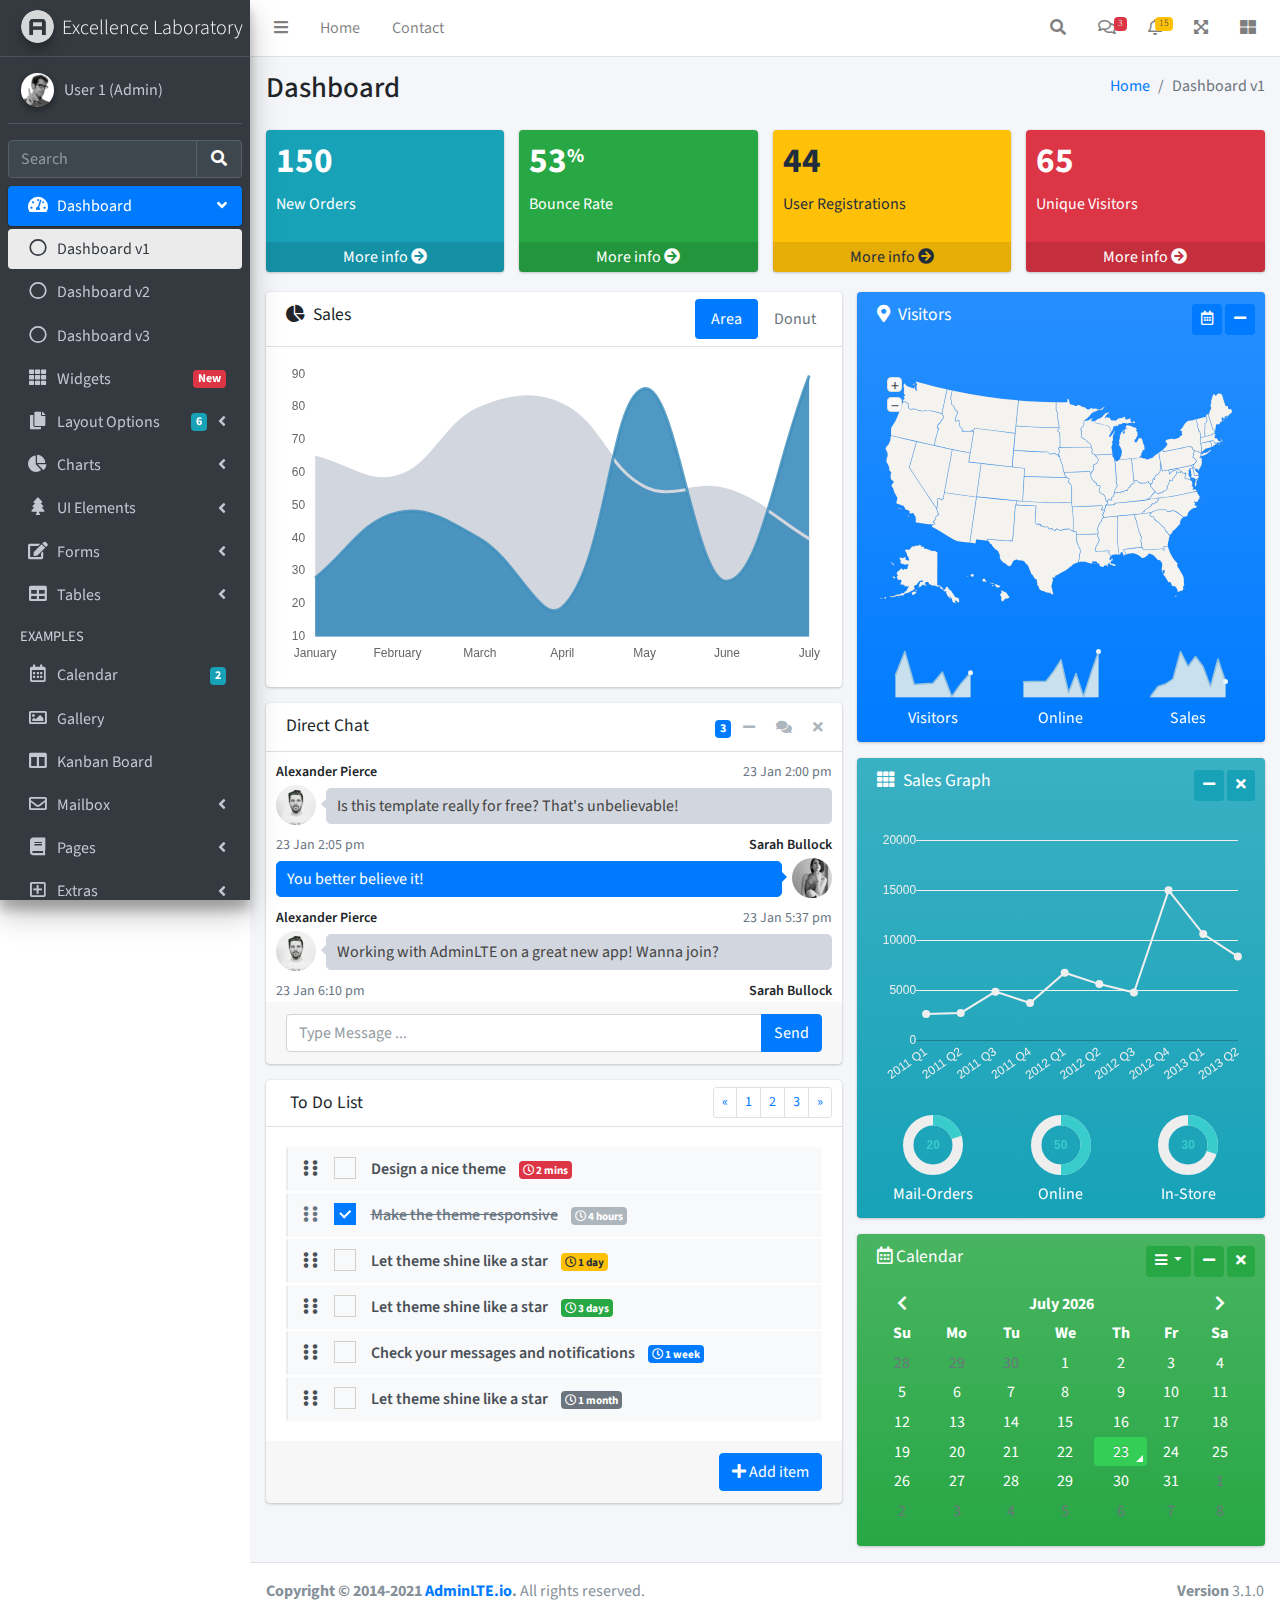
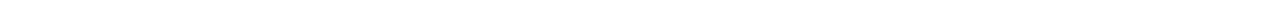
==== commit c2c6224b: "gahsgh2g" ====
--- a/index.html
+++ b/index.html
@@ -1 +1,1506 @@
-<!doctype html><html dir="ltr" class="no-js" lang="zxx"><head><meta charset="utf-8"><meta http-equiv="x-ua-compatible" content="ie=edge"><title>Taxiar - Online sssas Service HTML Template - Home 1</title><meta name="author" content="Taxiar"><meta name="description" content="Taxiar - Online Taxi Service asas Template"><meta name="keywords" content="Taxiar - Online Taxi Service HTML Template"><meta name="robots" content="INDEX,FOLLOW"><meta name="viewport" content="width=device-width,initial-scale=1,shrink-to-fit=no"><link rel="apple-touch-icon" sizes="57x57" href="assets/img/favicons/apple-icon-57x57.png"><link rel="apple-touch-icon" sizes="60x60" href="assets/img/favicons/apple-icon-60x60.png"><link rel="apple-touch-icon" sizes="72x72" href="assets/img/favicons/apple-icon-72x72.png"><link rel="apple-touch-icon" sizes="76x76" href="assets/img/favicons/apple-icon-76x76.png"><link rel="apple-touch-icon" sizes="114x114" href="assets/img/favicons/apple-icon-114x114.png"><link rel="apple-touch-icon" sizes="120x120" href="assets/img/favicons/apple-icon-120x120.png"><link rel="apple-touch-icon" sizes="144x144" href="assets/img/favicons/apple-icon-144x144.png"><link rel="apple-touch-icon" sizes="152x152" href="assets/img/favicons/apple-icon-152x152.png"><link rel="apple-touch-icon" sizes="180x180" href="assets/img/favicons/apple-icon-180x180.png"><link rel="icon" type="image/png" sizes="192x192" href="assets/img/favicons/android-icon-192x192.png"><link rel="icon" type="image/png" sizes="32x32" href="assets/img/favicons/favicon-32x32.png"><link rel="icon" type="image/png" sizes="96x96" href="assets/img/favicons/favicon-96x96.png"><link rel="icon" type="image/png" sizes="16x16" href="assets/img/favicons/favicon-16x16.png"><link rel="manifest" href="assets/img/favicons/manifest.json"><meta name="msapplication-TileColor" content="#ffffff"><meta name="msapplication-TileImage" content="assets/img/favicons/ms-icon-144x144.png"><meta name="theme-color" content="#ffffff"><link rel="preconnect" href="https://fonts.googleapis.com"><link rel="preconnect" href="https://fonts.gstatic.com" crossorigin><link href="https://fonts.googleapis.com/css2?family=Inter:wght@300;400;500;600;700;800;900&family=Radio+Canada:wght@300;400;500;600;700&display=swap" rel="stylesheet"><link rel="stylesheet" href="assets/css/bootstrap.min.css"><link rel="stylesheet" href="assets/css/fontawesome.min.css"><link rel="stylesheet" href="assets/css/magnific-popup.min.css"><link rel="stylesheet" href="assets/css/slick.min.css"><link rel="stylesheet" href="assets/css/jquery.datetimepicker.min.css"><link rel="stylesheet" href="assets/css/style.css"></head><body class=""><div class="preloader"><button class="th-btn style3 preloaderCls">Cancel Preloader</button><div class="preloader-inner"><div class="loading-window"><div class="car"><div class="strike"></div><div class="strike strike2"></div><div class="strike strike3"></div><div class="strike strike4"></div><div class="strike strike5"></div><div class="car-detail spoiler"></div><div class="car-detail back"></div><div class="car-detail center"></div><div class="car-detail center1"></div><div class="car-detail front"></div><div class="car-detail wheel"></div><div class="car-detail wheel wheel2"></div></div></div></div></div><div class="th-menu-wrapper"><div class="th-menu-area text-center"><button class="th-menu-toggle"><i class="fal fa-times"></i></button><div class="mobile-logo"><a href="index.html"><img src="assets/img/logo.svg" alt="Taxiar"></a></div><div class="th-mobile-menu"><ul><li class="menu-item-has-children"><a href="index.html">Home</a><ul class="sub-menu"><li class="menu-item-has-children"><a href="#">Multipage</a><ul class="sub-menu"><li><a href="index.html">Home One</a></li><li><a href="index-2.html">Home Two</a></li><li><a href="index-3.html">Home Three</a></li><li><a href="index-4.html">Home Four</a></li><li><a href="index-5.html">Home Five</a></li><li><a href="index-6.html">Home Six</a></li><li><a href="index-7.html">Home Seven</a></li><li><a href="index-8.html">Home Eight</a></li></ul></li><li class="menu-item-has-children"><a href="#">Onepage</a><ul class="sub-menu"><li><a href="index-onepage.html">Home One Onepage</a></li><li><a href="index-2-onepage.html">Home Two Onepage</a></li><li><a href="index-3-onepage.html">Home Three Onepage</a></li><li><a href="index-4-onepage.html">Home Four Onepage</a></li><li><a href="index-5-onepage.html">Home Five Onepage</a></li><li><a href="index-6-onepage.html">Home Six Onepage</a></li><li><a href="index-7-onepage.html">Home Seven Onepage</a></li><li><a href="index-8-onepage.html">Home Eight Onepage</a></li></ul></li><li class="menu-item-has-children"><a href="#">RTL</a><ul class="sub-menu"><li><a href="index-rtl.html">Home RTL One</a></li><li><a href="index-rtl-2.html">Home RTL Two</a></li><li><a href="index-rtl-3.html">Home RTL Three</a></li><li><a href="index-rtl-4.html">Home RTL Four</a></li><li><a href="index-rtl-5.html">Home RTL Five</a></li><li><a href="index-rtl-6.html">Home RTL Six</a></li><li><a href="index-rtl-7.html">Home RTL Seven</a></li><li><a href="index-rtl-8.html">Home RTL Eight</a></li><li><a href="index-onepage-rtl.html">Home RTL One Onepage</a></li><li><a href="index-2-onepage-rtl.html">Home RTL Two Onepage</a></li><li><a href="index-3-onepage-rtl.html">Home RTL Three Onepage</a></li><li><a href="index-4-onepage-rtl.html">Home RTL Four Onepage</a></li><li><a href="index-5-onepage-rtl.html">Home RTL Five Onepage</a></li><li><a href="index-6-onepage-rtl.html">Home RTL Six Onepage</a></li><li><a href="index-7-onepage-rtl.html">Home RTL Seven Onepage</a></li><li><a href="index-8-onepage-rtl.html">Home RTL Eight Onepage</a></li></ul></li></ul></li><li class="menu-item-has-children"><a href="#">About Us</a><ul class="sub-menu"><li><a href="about.html">About Style 1</a></li><li><a href="about-2.html">About Style 2</a></li></ul></li><li class="menu-item-has-children"><a href="#">Service</a><ul class="sub-menu"><li><a href="service.html">Service Style 1</a></li><li><a href="service-2.html">Service Style 2</a></li><li><a href="service-details.html">Service Details Style 1</a></li><li><a href="service-details-2.html">Service Details Style 2</a></li></ul></li><li class="menu-item-has-children"><a href="#">Blog</a><ul class="sub-menu"><li><a href="#">Blog Layout</a><ul class="sub-menu"><li><a href="blog-grid-2-columns.html">Blog Grid 02 Columns</a></li><li><a href="blog-grid-3-columns.html">Blog Grid 03 Columns</a></li><li><a href="blog-list.html">Blog List</a></li></ul></li><li><a href="blog.html">Blog Sidebar</a><ul class="sub-menu"><li><a href="blog-left-sidebar.html">Blog Left Sidebar</a></li><li><a href="blog-right-sidebar.html">Blog Right Sidebar</a></li><li><a href="blog.html">Blog No Sidebar</a></li></ul></li><li><a href="blog-details.html">Blog Details Style 1</a></li><li><a href="blog-details-2.html">Blog Details Style 2</a></li></ul></li><li class="menu-item-has-children"><a href="#">Pages</a><ul class="sub-menu"><li class="menu-item-has-children"><a href="#">Shop</a><ul class="sub-menu"><li><a href="shop.html">Shop</a></li><li><a href="shop-details.html">Shop Details</a></li><li><a href="cart.html">Cart Page</a></li><li><a href="checkout.html">Checkout</a></li><li><a href="wishlist.html">Wishlist</a></li></ul></li><li class="menu-item-has-children"><a href="#">Driver</a><ul class="sub-menu"><li><a href="team.html">Driver Style 1</a></li><li><a href="team-2.html">Driver Style 2</a></li><li><a href="team-details.html">Driver Details Style 1</a></li><li><a href="team-details-2.html">Driver Details Style 2</a></li></ul></li><li class="menu-item-has-children"><a href="#">Taxi</a><ul class="sub-menu"><li><a href="taxi.html">Taxi Style 1</a></li><li><a href="taxi-2.html">Taxi Style 2</a></li><li><a href="taxi-details.html">Taxi Details Style 1</a></li><li><a href="taxi-details-2.html">Taxi Details Style 2</a></li></ul></li><li><a href="gallery.html">gallery Style 1</a></li><li><a href="gallery-2.html">gallery Style 2</a></li><li><a href="gallery-3.html">gallery Style 3</a></li><li><a href="booking.html">Booking Ride</a></li><li><a href="faq.html">Faq Style 1</a></li><li><a href="faq-2.html">Faq Style 2</a></li><li><a href="contact-2.html">Contact Style 2</a></li><li><a href="error.html">Error</a></li></ul></li><li><a href="contact.html">Contact</a></li></ul></div></div></div><div class="popup-search-box d-none d-lg-block"><button class="searchClose"><i class="fal fa-times"></i></button><form action="#"><input type="text" placeholder="What are you looking for"> <button type="submit"><i class="fal fa-search"></i></button></form></div><div class="sidemenu-wrapper d-none d-lg-block"><div class="sidemenu-content bg-title"><button class="closeButton sideMenuCls"><i class="far fa-times"></i></button><div class="widget footer-widget"><h3 class="widget_title">About Company</h3><div class="th-widget-about"><p class="footer-text">Centric aplications productize before front end vortals visualize front end is results and value added</p><h4 class="footer-info-title">WE ARE AVAILABLE</h4><p class="footer-text">Mon-Sat: 09.00 am to 6.30 pm</p><a href="contact.html" class="th-btn style3"><span class="btn-text">Contact Us</span></a></div></div><div class="widget footer-widget"><h3 class="widget_title">Recent Posts</h3><div class="recent-post-wrap"><div class="recent-post"><div class="media-img"><a href="blog-details.html"><img src="assets/img/blog/recent-post-1-2.jpg" alt="Blog Image"></a></div><div class="media-body"><div class="recent-post-meta"><a href="blog.html"><i class="far fa-calendar-days"></i>22th May, 2023</a></div><h4 class="post-title"><a class="text-inherit" href="blog-details.html">How To Start Car Engine Faster</a></h4><a class="line-btn" href="blog.html">Read More<i class="fa-regular fa-arrow-right"></i></a></div></div><div class="recent-post"><div class="media-img"><a href="blog-details.html"><img src="assets/img/blog/recent-post-1-3.jpg" alt="Blog Image"></a></div><div class="media-body"><div class="recent-post-meta"><a href="blog.html"><i class="far fa-calendar-days"></i>25th May, 2023</a></div><h4 class="post-title"><a class="text-inherit" href="blog-details.html">How to start car engine slowly</a></h4><a class="line-btn" href="blog.html">Read More<i class="fa-regular fa-arrow-right"></i></a></div></div></div></div><div class="widget footer-widget"><h4 class="widget_title">Get Newsletter</h4><div class="newsletter-widget"><p class="md-20">Sign up today for hints, tips & latest car overview and news</p><form class="newsletter-form"><input class="form-control" type="email" placeholder="Email Address" required=""> <button type="submit" class="newsletter-btn"><i class="fas fa-envelope"></i></button></form><div class="th-social style2"><a target="_blank" href="https://facebook.com/"><i class="fab fa-facebook-f"></i></a> <a target="_blank" href="https://twitter.com/"><i class="fab fa-twitter"></i></a> <a target="_blank" href="https://instagram.com/"><i class="fab fa-instagram"></i></a> <a target="_blank" href="https://linkedin.com/"><i class="fab fa-linkedin-in"></i></a></div></div></div></div></div><header class="th-header header-layout2"><div class="top-area" data-bg-src="assets/img/bg/header_bg_1.png"><div class="header-top"><div class="container"><div class="row justify-content-center justify-content-md-between align-items-center"><div class="col-auto"><p class="header-notice">Welcome to Taxiar Online Taxi Services</p></div><div class="col-auto d-none d-md-block"><div class="header-links"><ul><li><i class="far fa-user"></i><a href="contact.html">Customer Sign In</a></li></ul></div></div></div></div></div><div class="menu-top"><div class="container"><div class="row align-items-center justify-content-center justify-content-sm-between"><div class="col-auto d-none d-sm-block"><a class="header-link" href="tel:+88001152256"><i class="icon-btn fas fa-phone"></i>(88) 0011-52256</a> <a class="header-link d-none d-lg-inline-block" href="mailto:info@anob-taxi.com"><i class="icon-btn fas fa-envelope"></i>info@anob-taxi.com</a> <a class="header-link d-none d-xl-inline-block" href="https://www.google.com/maps"><i class="icon-btn fas fa-location-dot"></i>25 Street, City Road, USA</a></div><div class="col-auto"><div class="th-social"><a target="_blank" href="https://facebook.com/"><i class="fab fa-facebook-f"></i></a> <a target="_blank" href="https://twitter.com/"><i class="fab fa-twitter"></i></a> <a target="_blank" href="https://instagram.com/"><i class="fab fa-instagram"></i></a> <a target="_blank" href="https://pinterest.com/"><i class="fab fa-pinterest-p"></i></a></div></div></div></div></div></div><div class="sticky-wrapper"><div class="menu-area"><div class="container"><div class="row align-items-center justify-content-between"><div class="col-auto"><div class="header-logo"><a href="index.html"><img src="assets/img/logo.svg" alt="Taxiar"></a></div></div><div class="col-auto"><div class="row align-items-center justify-content-between"><div class="col-auto"><nav class="main-menu d-none d-lg-inline-block"><ul><li class="menu-item-has-children"><a href="index.html">Home</a><ul class="sub-menu"><li class="menu-item-has-children"><a href="#">Multipage</a><ul class="sub-menu"><li><a href="index.html">Home One</a></li><li><a href="index-2.html">Home Two</a></li><li><a href="index-3.html">Home Three</a></li><li><a href="index-4.html">Home Four</a></li><li><a href="index-5.html">Home Five</a></li><li><a href="index-6.html">Home Six</a></li><li><a href="index-7.html">Home Seven</a></li><li><a href="index-8.html">Home Eight</a></li></ul></li><li class="menu-item-has-children"><a href="#">Onepage</a><ul class="sub-menu"><li><a href="index-onepage.html">Home One Onepage</a></li><li><a href="index-2-onepage.html">Home Two Onepage</a></li><li><a href="index-3-onepage.html">Home Three Onepage</a></li><li><a href="index-4-onepage.html">Home Four Onepage</a></li><li><a href="index-5-onepage.html">Home Five Onepage</a></li><li><a href="index-6-onepage.html">Home Six Onepage</a></li><li><a href="index-7-onepage.html">Home Seven Onepage</a></li><li><a href="index-8-onepage.html">Home Eight Onepage</a></li></ul></li><li class="menu-item-has-children"><a href="#">RTL</a><ul class="sub-menu"><li><a href="index-rtl.html">Home RTL One</a></li><li><a href="index-rtl-2.html">Home RTL Two</a></li><li><a href="index-rtl-3.html">Home RTL Three</a></li><li><a href="index-rtl-4.html">Home RTL Four</a></li><li><a href="index-rtl-5.html">Home RTL Five</a></li><li><a href="index-rtl-6.html">Home RTL Six</a></li><li><a href="index-rtl-7.html">Home RTL Seven</a></li><li><a href="index-rtl-8.html">Home RTL Eight</a></li><li><a href="index-onepage-rtl.html">Home RTL One Onepage</a></li><li><a href="index-2-onepage-rtl.html">Home RTL Two Onepage</a></li><li><a href="index-3-onepage-rtl.html">Home RTL Three Onepage</a></li><li><a href="index-4-onepage-rtl.html">Home RTL Four Onepage</a></li><li><a href="index-5-onepage-rtl.html">Home RTL Five Onepage</a></li><li><a href="index-6-onepage-rtl.html">Home RTL Six Onepage</a></li><li><a href="index-7-onepage-rtl.html">Home RTL Seven Onepage</a></li><li><a href="index-8-onepage-rtl.html">Home RTL Eight Onepage</a></li></ul></li></ul></li><li class="menu-item-has-children"><a href="#">About Us</a><ul class="sub-menu"><li><a href="about.html">About Style 1</a></li><li><a href="about-2.html">About Style 2</a></li></ul></li><li class="menu-item-has-children"><a href="#">Service</a><ul class="sub-menu"><li><a href="service.html">Service Style 1</a></li><li><a href="service-2.html">Service Style 2</a></li><li><a href="service-details.html">Service Details Style 1</a></li><li><a href="service-details-2.html">Service Details Style 2</a></li></ul></li><li class="menu-item-has-children"><a href="#">Blog</a><ul class="sub-menu"><li><a href="#">Blog Layout</a><ul class="sub-menu"><li><a href="blog-grid-2-columns.html">Blog Grid 02 Columns</a></li><li><a href="blog-grid-3-columns.html">Blog Grid 03 Columns</a></li><li><a href="blog-list.html">Blog List</a></li></ul></li><li><a href="blog.html">Blog Sidebar</a><ul class="sub-menu"><li><a href="blog-left-sidebar.html">Blog Left Sidebar</a></li><li><a href="blog-right-sidebar.html">Blog Right Sidebar</a></li><li><a href="blog.html">Blog No Sidebar</a></li></ul></li><li><a href="blog-details.html">Blog Details Style 1</a></li><li><a href="blog-details-2.html">Blog Details Style 2</a></li></ul></li><li class="menu-item-has-children"><a href="#">Pages</a><ul class="sub-menu"><li class="menu-item-has-children"><a href="#">Shop</a><ul class="sub-menu"><li><a href="shop.html">Shop</a></li><li><a href="shop-details.html">Shop Details</a></li><li><a href="cart.html">Cart Page</a></li><li><a href="checkout.html">Checkout</a></li><li><a href="wishlist.html">Wishlist</a></li></ul></li><li class="menu-item-has-children"><a href="#">Driver</a><ul class="sub-menu"><li><a href="team.html">Driver Style 1</a></li><li><a href="team-2.html">Driver Style 2</a></li><li><a href="team-details.html">Driver Details Style 1</a></li><li><a href="team-details-2.html">Driver Details Style 2</a></li></ul></li><li class="menu-item-has-children"><a href="#">Taxi</a><ul class="sub-menu"><li><a href="taxi.html">Taxi Style 1</a></li><li><a href="taxi-2.html">Taxi Style 2</a></li><li><a href="taxi-details.html">Taxi Details Style 1</a></li><li><a href="taxi-details-2.html">Taxi Details Style 2</a></li></ul></li><li><a href="gallery.html">gallery Style 1</a></li><li><a href="gallery-2.html">gallery Style 2</a></li><li><a href="gallery-3.html">gallery Style 3</a></li><li><a href="booking.html">Booking Ride</a></li><li><a href="faq.html">Faq Style 1</a></li><li><a href="faq-2.html">Faq Style 2</a></li><li><a href="contact-2.html">Contact Style 2</a></li><li><a href="error.html">Error</a></li></ul></li><li><a href="contact.html">Contact</a></li></ul></nav><button type="button" class="th-menu-toggle d-inline-block d-lg-none"><i class="far fa-bars"></i></button></div><div class="col-auto d-none d-xxl-block"><div class="header-button"><button type="button" class="icon-style2 searchBoxToggler"><i class="far fa-search"></i></button> <a href="booking.html" class="th-btn style6 style-skew"><span class="btn-text">Let’s Ride Now</span></a> <a href="#" class="simple-icon sideMenuToggler"><i class="fa-solid fa-grid"></i></a></div></div></div></div></div></div><div class="logo-shape" data-bg-src="assets/img/bg/pattern_bg_1.png"></div></div></div></header><div class="th-hero-wrapper hero-1"><div class="hero-slider-1 th-carousel" data-fade="true" data-slide-show="1" data-md-slide-show="1" data-dots="true" data-xl-dots="true" data-ml-dots="true" data-lg-dots="true"><div class="th-hero-slide"><div class="th-hero-bg" data-bg-src="assets/img/bg/hero_bg_1_1.jpg"><img src="assets/img/bg/hero_overlay_1.png" alt="Hero Image"></div><div class="container"><div class="hero-style1"><span class="hero-subtitle" data-ani="slideinleft" data-ani-delay="0.1s">Taxi Driver for Hire</span><h1 class="hero-title" data-ani="slideinleft" data-ani-delay="0.3s">Trusted & <span class="text-bg">Cheapest Taxi</span></h1><h1 class="hero-title" data-ani="slideinleft" data-ani-delay="0.5s">Service Company</h1><div class="btn-group" data-ani="slideinleft" data-ani-delay="0.7s"><a href="about.html" class="th-btn style3 style-skew"><span class="btn-text">Learn More</span></a> <a href="taxi.html" class="th-btn style2 style-skew"><span class="btn-text">Find A Taxi</span></a></div></div></div></div><div class="th-hero-slide"><div class="th-hero-bg" data-bg-src="assets/img/bg/hero_bg_1_2.jpg"><img src="assets/img/bg/hero_overlay_1.png" alt="Hero Image"></div><div class="container"><div class="hero-style1"><span class="hero-subtitle" data-ani="slideinleft" data-ani-delay="0.1s">Taxi Driver for Hire</span><h1 class="hero-title" data-ani="slideinleft" data-ani-delay="0.3s">Fasted & <span class="text-bg">Cheapest Taxi</span></h1><h1 class="hero-title" data-ani="slideinleft" data-ani-delay="0.5s">Car Services</h1><div class="btn-group" data-ani="slideinleft" data-ani-delay="0.7s"><a href="about.html" class="th-btn style3 style-skew"><span class="btn-text">Learn More</span></a> <a href="taxi.html" class="th-btn style2 style-skew"><span class="btn-text">Find A Taxi</span></a></div></div></div></div><div class="th-hero-slide"><div class="th-hero-bg" data-bg-src="assets/img/bg/hero_bg_1_3.jpg"><img src="assets/img/bg/hero_overlay_1.png" alt="Hero Image"></div><div class="container"><div class="hero-style1"><span class="hero-subtitle" data-ani="slideinleft" data-ani-delay="0.1s">Taxi Driver for Hire</span><h1 class="hero-title" data-ani="slideinleft" data-ani-delay="0.3s">Trusted & <span class="text-bg">Cheapest Taxi</span></h1><h1 class="hero-title" data-ani="slideinleft" data-ani-delay="0.5s">Taxi For You</h1><div class="btn-group" data-ani="slideinleft" data-ani-delay="0.7s"><a href="about.html" class="th-btn style3 style-skew"><span class="btn-text">Learn More</span></a> <a href="taxi.html" class="th-btn style2 style-skew"><span class="btn-text">Find A Taxi</span></a></div></div></div></div></div><a href="#about-sec" class="scroll-bottom"><i class="far fa-chevron-down"></i></a><div class="hero-shape"></div></div><div class="space" id="about-sec"><div class="container"><div class="row"><div class="col-lg-6 mb-40 mb-lg-0"><div class="img-box2 wow fadeInLeft"><div class="img1"><img src="assets/img/normal/about_2_1.jpg" alt="About"></div><div class="img2"><img src="assets/img/normal/about_2_2.jpg" alt="About"></div><a href="https://www.youtube.com/watch?v=_sI_Ps7JSEk" class="play-btn popup-video"><i class="fas fa-play"></i></a></div></div><div class="col-lg-6 ps-3 ps-xl-5 align-self-end wow fadeInRight"><div class="title-area mb-35"><span class="sub-title">About our Company</span><h2 class="sec-title text-uppercase">We're Partner of<br>Your Business</h2></div><div class="about-quote"><p class="text">Interactively maintain holistic best practices and user fully researched commerce installed base internal</p><cite class="name">David Smith</cite> <span class="desig">Head Of Idea</span></div><div class="info-card style2"><div class="info-card_icon text-title"><i class="fas fa-phone"></i></div><div class="info-card_content"><p class="info-card_text">Call Us 24/7 Anytime:</p><a href="tel:+2563153215" class="info-card_link text-title">+256 315 3215</a></div></div><a href="about.html" class="th-btn style-skew"><span class="btn-text">Get More Info</span></a></div></div></div></div><section class="bg-smoke bg-top-center space" id="service-sec" data-bg-src="assets/img/bg/service_bg_1_1.jpg"><div class="container"><div class="title-area text-center"><span class="sub-title">OUR SERVICES<span class="double-line"></span></span><h2 class="sec-title text-white">Our Services</h2></div><div class="row th-carousel" data-slide-show="3" data-lg-slide-show="2" data-md-slide-show="2"><div class="col-md-6 col-lg-4"><div class="service-grid wow fadeInUp"><div class="service-grid_img style2"><img src="assets/img/service/service_1_1.jpg" alt="service image"></div><div class="service-grid_content"><h3 class="service-grid_title"><a href="service-details.html">City Transport</a></h3><p class="service-grid_text">Productize inexpensive business vista cooperative benefits lobally maintain leading edge schemas.</p><a href="service-details.html" class="th-btn"><span class="btn-text">Read More</span></a></div></div></div><div class="col-md-6 col-lg-4"><div class="service-grid wow fadeInDown"><div class="service-grid_img style2"><img src="assets/img/service/service_1_2.jpg" alt="service image"></div><div class="service-grid_content"><h3 class="service-grid_title"><a href="service-details.html">Business Transfer</a></h3><p class="service-grid_text">Productize inexpensive business vista cooperative benefits lobally maintain leading edge schemas.</p><a href="service-details.html" class="th-btn"><span class="btn-text">Read More</span></a></div></div></div><div class="col-md-6 col-lg-4"><div class="service-grid wow fadeInUp"><div class="service-grid_img style2"><img src="assets/img/service/service_1_3.jpg" alt="service image"></div><div class="service-grid_content"><h3 class="service-grid_title"><a href="service-details.html">Online Booking</a></h3><p class="service-grid_text">Productize inexpensive business vista cooperative benefits lobally maintain leading edge schemas.</p><a href="service-details.html" class="th-btn"><span class="btn-text">Read More</span></a></div></div></div><div class="col-md-6 col-lg-4"><div class="service-grid wow fadeInDown"><div class="service-grid_img style2"><img src="assets/img/service/service_1_4.jpg" alt="service image"></div><div class="service-grid_content"><h3 class="service-grid_title"><a href="service-details.html">Regular Transport</a></h3><p class="service-grid_text">Productize inexpensive business vista cooperative benefits lobally maintain leading edge schemas.</p><a href="service-details.html" class="th-btn"><span class="btn-text">Read More</span></a></div></div></div></div></div></section><div class="space overflow-hidden"><div class="container"><div class="title-area mb-35 text-xl-start"><span class="sub-title">Taxi Booking Form</span><h2 class="sec-title">Book Your Taxi Online</h2></div><div class="row flex-row-reverse"><div class="col-xl-5"><div class="car-img1 wow fadeInRight"><img src="assets/img/normal/booking_car_1.png" alt="car"></div></div><div class="col-xl-7"><form action="mail.php" method="POST" class="booking-form style2 ajax-contact wow fadeInUp"><div class="booking-select-class"><div class="class-name"><input type="radio" id="standard" name="booking_class" value="STANDARD" checked="checked"> <label for="standard">STANDARD</label></div><div class="class-name"><input type="radio" id="business" name="booking_class" value="BUSINESS"> <label for="business">BUSINESS</label></div><div class="class-name"><input type="radio" id="economy" name="booking_class" value="ECONOMY"> <label for="economy">ECONOMY</label></div><div class="class-name"><input type="radio" id="vip" name="booking_class" value="VIP"> <label for="vip">VIP</label></div><div class="class-name"><input type="radio" id="minivan" name="booking_class" value="MINIVAN"> <label for="minivan">MINIVAN</label></div><div class="class-name"><input type="radio" id="comfort" name="booking_class" value="COMFORT"> <label for="comfort">COMFORT</label></div></div><div class="input-box"><div class="row"><div class="form-group col-sm-6"><input type="text" class="form-control" name="name" id="name" placeholder="Your Name"></div><div class="form-group col-sm-6"><input type="number" class="form-control" name="phone" id="phone" placeholder="Phone Number"></div><div class="form-group col-sm-6"><input type="text" class="form-control" name="passenger" id="passenger" placeholder="Passengers#"></div><div class="form-group col-sm-6"><input type="text" class="form-control" name="s-destination" id="s-destination" placeholder="Start Destination"></div><div class="form-group col-sm-6"><input type="text" class="form-control" name="e-destination" id="e-destination" placeholder="End Destination"></div><div class="form-group col-sm-6"><input type="text" class="date-pick form-control" name="date" id="date-pick" placeholder="Select Date"></div><div class="form-group col-sm-6"><input type="text" class="time-pick form-control" name="time" id="time-pick" placeholder="Select Time"></div><div class="form-btn col-sm-6"><button class="th-btn">Book Taxi Now</button></div></div><p class="form-messages mb-0 mt-3"></p></div></form></div></div></div></div><section class="space position-relative" data-bg-src="assets/img/bg/download_bg_1.jpg"><div class="container"><div class="row"><div class="col-lg-7 text-center text-lg-start wow fadeInLeft"><div class="title-area mb-30"><span class="sub-title">Download Taxiar App Now</span><h2 class="sec-title text-white fw-semibold">Get Free Taxiar App<br>On Online Store</h2></div><p class="download-desc mb-35 fs-20 text-light">Competently re-engineer cross-media breed meta-services whereas best of breed whereas processes matrix just in time content...</p><div class="download-btn-wrap"><a target="_blank" href="https://play.google.com/" class="download-btn"><i class="fa-brands fa-google-play"></i><div class="text-group"><span class="small-text">Download From</span><h6 class="big-text">Google Play</h6></div></a><a target="_blank" href="https://www.apple.com/store" class="download-btn"><i class="fa-brands fa-apple"></i><div class="text-group"><span class="small-text">Download From</span><h6 class="big-text">App Store</h6></div></a></div></div><div class="col-xl-5"><div class="app-mockup wow fadeInRight"><img src="assets/img/normal/app_mockup_rtl.png" alt="app mockup"></div></div></div></div></section><section class="space" id="taxi-sec"><div class="container"><div class="title-area text-center"><span class="sub-title">Our Service Taxi<span class="double-line"></span></span><h2 class="sec-title">Our Taxi Rate</h2></div><div class="row th-carousel" data-slide-show="3" data-lg-slide-show="2" data-md-slide-show="2"><div class="col-md-6 col-lg-4"><div class="taxi-grid wow fadeInUp"><div class="taxi-grid_img"><img src="assets/img/taxi/taxi_2_1.png" alt="service image"></div><div class="taxi-grid_content"><div class="taxi-grid_icon"><i class="fa-light fa-car"></i></div><h3 class="taxi-grid_title"><a href="taxi-details.html">BMW X6 2013</a></h3><p class="taxi-grid_subtitle">Italy Ocean</p><p class="taxi-grid_info"><span>Initial Charge:</span> <span class="text-white">$2.50</span></p><p class="taxi-grid_info"><span>Additional Kilos:</span> <span class="text-white">$0.50</span></p><p class="taxi-grid_info"><span>Per Stopped Trafic:</span> <span class="text-white">$0.50</span></p><a href="taxi-details.html" class="th-btn">Read More</a></div></div></div><div class="col-md-6 col-lg-4"><div class="taxi-grid wow fadeInDown"><div class="taxi-grid_img"><img src="assets/img/taxi/taxi_2_2.png" alt="service image"></div><div class="taxi-grid_content"><div class="taxi-grid_icon"><i class="fa-light fa-car"></i></div><h3 class="taxi-grid_title"><a href="taxi-details.html">BMW M7 2017</a></h3><p class="taxi-grid_subtitle">Italy Ocean</p><p class="taxi-grid_info"><span>Initial Charge:</span> <span class="text-white">$2.50</span></p><p class="taxi-grid_info"><span>Additional Kilos:</span> <span class="text-white">$0.50</span></p><p class="taxi-grid_info"><span>Per Stopped Trafic:</span> <span class="text-white">$0.50</span></p><a href="taxi-details.html" class="th-btn">Read More</a></div></div></div><div class="col-md-6 col-lg-4"><div class="taxi-grid wow fadeInUp"><div class="taxi-grid_img"><img src="assets/img/taxi/taxi_2_3.png" alt="service image"></div><div class="taxi-grid_content"><div class="taxi-grid_icon"><i class="fa-light fa-car"></i></div><h3 class="taxi-grid_title"><a href="taxi-details.html">BMW A5 2015</a></h3><p class="taxi-grid_subtitle">Italy Ocean</p><p class="taxi-grid_info"><span>Initial Charge:</span> <span class="text-white">$2.50</span></p><p class="taxi-grid_info"><span>Additional Kilos:</span> <span class="text-white">$0.50</span></p><p class="taxi-grid_info"><span>Per Stopped Trafic:</span> <span class="text-white">$0.50</span></p><a href="taxi-details.html" class="th-btn">Read More</a></div></div></div></div></div></section><div class="bg-title space position-relative overflow-hidden"><div class="th-video cta-bg-shape"><img src="assets/img/bg/cta_bg_2.jpg" alt="cta bg"> <a href="https://www.youtube.com/watch?v=_sI_Ps7JSEk" class="play-btn popup-video"><i class="fas fa-play"></i></a></div><div class="cta-wrap container wow fadeInLeft"><h2 class="sec-title mb-35 text-white">High <span class="fw-light text-theme">comfort</span><br>for your <span class="fw-light">family</span></h2><div class="info-card mb-40"><div class="info-card_icon text-title"><i class="fas fa-phone"></i></div><div class="info-card_content"><p class="info-card_text text-white">Call Us 24/7 Anytime:</p><a href="tel:+2563153215" class="info-card_link">+256 315 3215</a></div></div><a href="contact.html" class="th-btn style3"><span class="btn-text">Contact Us</span></a></div></div><section class="space overflow-hidden" id="blog-sec"><div class="container"><div class="title-area text-center"><span class="sub-title">Our News Updates<span class="double-line"></span></span><h2 class="sec-title">Latest News POsts</h2></div><div class="blog-grid-wrap"><div class="blog-grid wow fadeInLeft"><div class="blog-img"><img src="assets/img/blog/blog_2_1.jpg" alt="blog image"> <a href="blog.html" class="category">Test Drive</a></div><div class="blog-content"><h3 class="blog-title"><a href="blog-details.html">Excellent catalsts for change are through crossedia markets</a></h3><div class="blog-meta style2"><a href="blog.html">March 15, 2023</a> <a href="blog.html">By Author</a></div><a href="blog-details.html" class="link-btn">Read More <i class="fas fa-arrow-right"></i></a></div></div><div class="blog-grid wow fadeInRight"><div class="blog-img"><img src="assets/img/blog/blog_2_2.jpg" alt="blog image"> <a href="blog.html" class="category">Traveling</a></div><div class="blog-content"><h3 class="blog-title"><a href="blog-details.html">Excellent for change ar life through markets</a></h3><div class="blog-meta style2"><a href="blog.html">March 16, 2023</a> <a href="blog.html">By Author</a></div><a href="blog-details.html" class="link-btn">Read More <i class="fas fa-arrow-right"></i></a></div></div><div class="blog-grid wow fadeInRight"><div class="blog-img"><img src="assets/img/blog/blog_2_3.jpg" alt="blog image"> <a href="blog.html" class="category">Long Trip</a></div><div class="blog-content"><h3 class="blog-title"><a href="blog-details.html">Excellent for change ar life through markets</a></h3><div class="blog-meta style2"><a href="blog.html">March 17, 2023</a> <a href="blog.html">By Author</a></div><a href="blog-details.html" class="link-btn">Read More <i class="fas fa-arrow-right"></i></a></div></div></div></div></section><div class="z-index-common" data-pos-for=".footer-wrapper" data-sec-pos="bottom-half"><div class="container"><div class="contact-card" data-bg-src="assets/img/bg/pattern_bg_3.png"><div class="info-card style3"><div class="info-card_icon"><i class="fal fa-envelope"></i></div><div class="info-card_content"><p class="info-card_text">Email Address</p><a href="mailto:info@example.com" class="info-card_link">info@example.com</a></div></div><div class="info-card style3 active"><div class="info-card_icon"><i class="fal fa-phone"></i></div><div class="info-card_content"><p class="info-card_text">Phone Number</p><a href="tel:+46825476243" class="info-card_link">(+468) 254 76243</a></div></div><div class="info-card style3"><div class="info-card_icon"><i class="fal fa-location-dot"></i></div><div class="info-card_content"><p class="info-card_text">Our Adress</p><a href="https://www.google.com/maps" class="info-card_link">259 Helano Road, USA</a></div></div></div></div></div><footer class="footer-wrapper footer-layout1"><div class="widget-area"><div class="container"><div class="row justify-content-between"><div class="col-md-6 col-xl-3"><div class="widget footer-widget"><h3 class="widget_title">About Company</h3><div class="th-widget-about"><p class="footer-text">Centric aplications productize front end vortals visualize front end isite results and value added globally for simplify alternative systems without cross-platform models.</p><div class="th-social style2"><a target="_blank" href="https://facebook.com/"><i class="fab fa-facebook-f"></i></a> <a target="_blank" href="https://twitter.com/"><i class="fab fa-twitter"></i></a> <a target="_blank" href="https://instagram.com/"><i class="fab fa-instagram"></i></a> <a target="_blank" href="https://pinterest.com/"><i class="fab fa-pinterest-p"></i></a></div></div></div></div><div class="col-md-6 col-xl-auto"><div class="widget widget_nav_menu footer-widget"><h3 class="widget_title">Quick link</h3><div class="menu-all-pages-container"><ul class="menu"><li><a href="about.html">About Us</a></li><li><a href="booking.html">Book Ride</a></li><li><a href="service.html">Client Feedback</a></li><li><a href="service.html">Our Services</a></li><li><a href="team.html">Our Drivers</a></li><li><a href="contact.html">Contact Us</a></li></ul></div></div></div><div class="col-md-6 col-xl-auto"><div class="widget footer-widget"><h3 class="widget_title">Recent Posts</h3><div class="recent-post-wrap"><div class="recent-post"><div class="media-img"><a href="blog-details.html"><img src="assets/img/blog/recent-post-1-2.jpg" alt="Blog Image"></a></div><div class="media-body"><div class="recent-post-meta"><a href="blog.html"><i class="far fa-calendar-days"></i>22th May, 2023</a></div><h4 class="post-title"><a class="text-inherit" href="blog-details.html">How To Start Car Engine Faster</a></h4><a class="line-btn" href="blog.html">Read More<i class="fa-regular fa-arrow-right"></i></a></div></div><div class="recent-post"><div class="media-img"><a href="blog-details.html"><img src="assets/img/blog/recent-post-1-3.jpg" alt="Blog Image"></a></div><div class="media-body"><div class="recent-post-meta"><a href="blog.html"><i class="far fa-calendar-days"></i>25th May, 2023</a></div><h4 class="post-title"><a class="text-inherit" href="blog-details.html">How to start car engine slowly</a></h4><a class="line-btn" href="blog.html">Read More<i class="fa-regular fa-arrow-right"></i></a></div></div></div></div></div><div class="col-md-6 col-xl-3"><div class="widget footer-widget"><h3 class="widget_title">Contact Details</h3><div class="th-widget-about"><h4 class="footer-info-title">Phone Number</h4><p class="footer-info"><i class="fa-sharp fa-solid fa-phone"></i><a class="text-inherit" href="tel:+468254762443">+468 254 762 443</a></p><h4 class="footer-info-title">Email Address</h4><p class="footer-info"><i class="fas fa-envelope"></i><a class="text-inherit" href="mailto:info@email.com">info@Taxiar.com</a></p><h4 class="footer-info-title">Office Location</h4><p class="footer-info"><i class="fas fa-map-marker-alt"></i>25 Street, 145 City Road New Town DD14, USA</p></div></div></div></div></div></div><div class="copyright-wrap"><div class="container"><p class="copyright-text">© 2023 <a href="https://themeforest.net/user/themeholy">Taxiar</a>. All Rights Reserved.</p></div></div></footer><div class="scroll-top"><svg class="progress-circle svg-content" width="100%" height="100%" viewBox="-1 -1 102 102"><path d="M50,1 a49,49 0 0,1 0,98 a49,49 0 0,1 0,-98" style="transition: stroke-dashoffset 10ms linear 0s; stroke-dasharray: 307.919, 307.919; stroke-dashoffset: 307.919;"></path></svg></div><script src="assets/js/vendor/jquery-3.6.0.min.js"></script><script src="assets/js/slick.min.js"></script><script src="assets/js/bootstrap.min.js"></script><script src="assets/js/jquery.magnific-popup.min.js"></script><script src="assets/js/jquery.counterup.min.js"></script><script src="assets/js/imagesloaded.pkgd.min.js"></script><script src="assets/js/isotope.pkgd.min.js"></script><script src="assets/js/jquery-ui.min.js"></script><script src="assets/js/nice-select.min.js"></script><script src="assets/js/jquery.datetimepicker.min.js"></script><script src="assets/js/wow.min.js"></script><script src="assets/js/main.js"></script></body></html>+<!DOCTYPE html>
+<html lang="en">
+<head>
+  <meta charset="utf-8">
+  <meta name="viewport" content="width=device-width, initial-scale=1">
+  <title>Jignesh | Dashboard</title>
+
+  <!-- Google Font: Source Sans Pro -->
+  <link rel="stylesheet" href="https://fonts.googleapis.com/css?family=Source+Sans+Pro:300,400,400i,700&display=fallback">
+  <!-- Font Awesome -->
+  <link rel="stylesheet" href="plugins/fontawesome-free/css/all.min.css">
+  <!-- Ionicons -->
+  <link rel="stylesheet" href="https://code.ionicframework.com/ionicons/2.0.1/css/ionicons.min.css">
+  <!-- Tempusdominus Bootstrap 4 -->
+  <link rel="stylesheet" href="plugins/tempusdominus-bootstrap-4/css/tempusdominus-bootstrap-4.min.css">
+  <!-- iCheck -->
+  <link rel="stylesheet" href="plugins/icheck-bootstrap/icheck-bootstrap.min.css">
+  <!-- JQVMap -->
+  <link rel="stylesheet" href="plugins/jqvmap/jqvmap.min.css">
+  <!-- Theme style -->
+  <link rel="stylesheet" href="dist/css/adminlte.min.css">
+  <!-- overlayScrollbars -->
+  <link rel="stylesheet" href="plugins/overlayScrollbars/css/OverlayScrollbars.min.css">
+  <!-- Daterange picker -->
+  <link rel="stylesheet" href="plugins/daterangepicker/daterangepicker.css">
+  <!-- summernote -->
+  <link rel="stylesheet" href="plugins/summernote/summernote-bs4.min.css">
+</head>
+<body class="hold-transition sidebar-mini layout-fixed">
+<div class="wrapper">
+
+  <!-- Preloader -->
+  <div class="preloader flex-column justify-content-center align-items-center">
+    <img class="animation__shake" src="dist/img/AdminLTELogo.png" alt="AdminLTELogo" height="60" width="60">
+  </div>
+
+  <!-- Navbar -->
+  <nav class="main-header navbar navbar-expand navbar-white navbar-light">
+    <!-- Left navbar links -->
+    <ul class="navbar-nav">
+      <li class="nav-item">
+        <a class="nav-link" data-widget="pushmenu" href="#" role="button"><i class="fas fa-bars"></i></a>
+      </li>
+      <li class="nav-item d-none d-sm-inline-block">
+        <a href="index3.html" class="nav-link">Home</a>
+      </li>
+      <li class="nav-item d-none d-sm-inline-block">
+        <a href="#" class="nav-link">Contact</a>
+      </li>
+    </ul>
+
+    <!-- Right navbar links -->
+    <ul class="navbar-nav ml-auto">
+      <!-- Navbar Search -->
+      <li class="nav-item">
+        <a class="nav-link" data-widget="navbar-search" href="#" role="button">
+          <i class="fas fa-search"></i>
+        </a>
+        <div class="navbar-search-block">
+          <form class="form-inline">
+            <div class="input-group input-group-sm">
+              <input class="form-control form-control-navbar" type="search" placeholder="Search" aria-label="Search">
+              <div class="input-group-append">
+                <button class="btn btn-navbar" type="submit">
+                  <i class="fas fa-search"></i>
+                </button>
+                <button class="btn btn-navbar" type="button" data-widget="navbar-search">
+                  <i class="fas fa-times"></i>
+                </button>
+              </div>
+            </div>
+          </form>
+        </div>
+      </li>
+
+      <!-- Messages Dropdown Menu -->
+      <li class="nav-item dropdown">
+        <a class="nav-link" data-toggle="dropdown" href="#">
+          <i class="far fa-comments"></i>
+          <span class="badge badge-danger navbar-badge">3</span>
+        </a>
+        <div class="dropdown-menu dropdown-menu-lg dropdown-menu-right">
+          <a href="#" class="dropdown-item">
+            <!-- Message Start -->
+            <div class="media">
+              <img src="dist/img/user1-128x128.jpg" alt="User Avatar" class="img-size-50 mr-3 img-circle">
+              <div class="media-body">
+                <h3 class="dropdown-item-title">
+                  Brad Diesel
+                  <span class="float-right text-sm text-danger"><i class="fas fa-star"></i></span>
+                </h3>
+                <p class="text-sm">Call me whenever you can...</p>
+                <p class="text-sm text-muted"><i class="far fa-clock mr-1"></i> 4 Hours Ago</p>
+              </div>
+            </div>
+            <!-- Message End -->
+          </a>
+          <div class="dropdown-divider"></div>
+          <a href="#" class="dropdown-item">
+            <!-- Message Start -->
+            <div class="media">
+              <img src="dist/img/user8-128x128.jpg" alt="User Avatar" class="img-size-50 img-circle mr-3">
+              <div class="media-body">
+                <h3 class="dropdown-item-title">
+                  John Pierce
+                  <span class="float-right text-sm text-muted"><i class="fas fa-star"></i></span>
+                </h3>
+                <p class="text-sm">I got your message bro</p>
+                <p class="text-sm text-muted"><i class="far fa-clock mr-1"></i> 4 Hours Ago</p>
+              </div>
+            </div>
+            <!-- Message End -->
+          </a>
+          <div class="dropdown-divider"></div>
+          <a href="#" class="dropdown-item">
+            <!-- Message Start -->
+            <div class="media">
+              <img src="dist/img/user3-128x128.jpg" alt="User Avatar" class="img-size-50 img-circle mr-3">
+              <div class="media-body">
+                <h3 class="dropdown-item-title">
+                  Nora Silvester
+                  <span class="float-right text-sm text-warning"><i class="fas fa-star"></i></span>
+                </h3>
+                <p class="text-sm">The subject goes here</p>
+                <p class="text-sm text-muted"><i class="far fa-clock mr-1"></i> 4 Hours Ago</p>
+              </div>
+            </div>
+            <!-- Message End -->
+          </a>
+          <div class="dropdown-divider"></div>
+          <a href="#" class="dropdown-item dropdown-footer">See All Messages</a>
+        </div>
+      </li>
+      <!-- Notifications Dropdown Menu -->
+      <li class="nav-item dropdown">
+        <a class="nav-link" data-toggle="dropdown" href="#">
+          <i class="far fa-bell"></i>
+          <span class="badge badge-warning navbar-badge">15</span>
+        </a>
+        <div class="dropdown-menu dropdown-menu-lg dropdown-menu-right">
+          <span class="dropdown-item dropdown-header">15 Notifications</span>
+          <div class="dropdown-divider"></div>
+          <a href="#" class="dropdown-item">
+            <i class="fas fa-envelope mr-2"></i> 4 new messages
+            <span class="float-right text-muted text-sm">3 mins</span>
+          </a>
+          <div class="dropdown-divider"></div>
+          <a href="#" class="dropdown-item">
+            <i class="fas fa-users mr-2"></i> 8 friend requests
+            <span class="float-right text-muted text-sm">12 hours</span>
+          </a>
+          <div class="dropdown-divider"></div>
+          <a href="#" class="dropdown-item">
+            <i class="fas fa-file mr-2"></i> 3 new reports
+            <span class="float-right text-muted text-sm">2 days</span>
+          </a>
+          <div class="dropdown-divider"></div>
+          <a href="#" class="dropdown-item dropdown-footer">See All Notifications</a>
+        </div>
+      </li>
+      <li class="nav-item">
+        <a class="nav-link" data-widget="fullscreen" href="#" role="button">
+          <i class="fas fa-expand-arrows-alt"></i>
+        </a>
+      </li>
+      <li class="nav-item">
+        <a class="nav-link" data-widget="control-sidebar" data-slide="true" href="#" role="button">
+          <i class="fas fa-th-large"></i>
+        </a>
+      </li>
+    </ul>
+  </nav>
+  <!-- /.navbar -->
+
+  <!-- Main Sidebar Container -->
+  <aside class="main-sidebar sidebar-dark-primary elevation-4">
+    <!-- Brand Logo -->
+    <a href="index3.html" class="brand-link">
+      <img src="dist/img/AdminLTELogo.png" alt="AdminLTE Logo" class="brand-image img-circle elevation-3" style="opacity: .8">
+      <span class="brand-text font-weight-light">Excellence Laboratory</span>
+    </a>
+
+    <!-- Sidebar -->
+    <div class="sidebar">
+      <!-- Sidebar user panel (optional) -->
+      <div class="user-panel mt-3 pb-3 mb-3 d-flex">
+        <div class="image">
+          <img src="dist/img/user2-160x160.jpg" class="img-circle elevation-2" alt="User Image">
+        </div>
+        <div class="info">
+          <a href="#" class="d-block">User 1 (Admin)</a>
+        </div>
+      </div>
+
+      <!-- SidebarSearch Form -->
+      <div class="form-inline">
+        <div class="input-group" data-widget="sidebar-search">
+          <input class="form-control form-control-sidebar" type="search" placeholder="Search" aria-label="Search">
+          <div class="input-group-append">
+            <button class="btn btn-sidebar">
+              <i class="fas fa-search fa-fw"></i>
+            </button>
+          </div>
+        </div>
+      </div>
+
+      <!-- Sidebar Menu -->
+      <nav class="mt-2">
+        <ul class="nav nav-pills nav-sidebar flex-column" data-widget="treeview" role="menu" data-accordion="false">
+          <!-- Add icons to the links using the .nav-icon class
+               with font-awesome or any other icon font library -->
+          <li class="nav-item menu-open">
+            <a href="#" class="nav-link active">
+              <i class="nav-icon fas fa-tachometer-alt"></i>
+              <p>
+                Dashboard
+                <i class="right fas fa-angle-left"></i>
+              </p>
+            </a>
+            <ul class="nav nav-treeview">
+              <li class="nav-item">
+                <a href="./index.html" class="nav-link active">
+                  <i class="far fa-circle nav-icon"></i>
+                  <p>Dashboard v1</p>
+                </a>
+              </li>
+              <li class="nav-item">
+                <a href="./index2.html" class="nav-link">
+                  <i class="far fa-circle nav-icon"></i>
+                  <p>Dashboard v2</p>
+                </a>
+              </li>
+              <li class="nav-item">
+                <a href="./index3.html" class="nav-link">
+                  <i class="far fa-circle nav-icon"></i>
+                  <p>Dashboard v3</p>
+                </a>
+              </li>
+            </ul>
+          </li>
+          <li class="nav-item">
+            <a href="pages/widgets.html" class="nav-link">
+              <i class="nav-icon fas fa-th"></i>
+              <p>
+                Widgets
+                <span class="right badge badge-danger">New</span>
+              </p>
+            </a>
+          </li>
+          <li class="nav-item">
+            <a href="#" class="nav-link">
+              <i class="nav-icon fas fa-copy"></i>
+              <p>
+                Layout Options
+                <i class="fas fa-angle-left right"></i>
+                <span class="badge badge-info right">6</span>
+              </p>
+            </a>
+            <ul class="nav nav-treeview">
+              <li class="nav-item">
+                <a href="pages/layout/top-nav.html" class="nav-link">
+                  <i class="far fa-circle nav-icon"></i>
+                  <p>Top Navigation</p>
+                </a>
+              </li>
+              <li class="nav-item">
+                <a href="pages/layout/top-nav-sidebar.html" class="nav-link">
+                  <i class="far fa-circle nav-icon"></i>
+                  <p>Top Navigation + Sidebar</p>
+                </a>
+              </li>
+              <li class="nav-item">
+                <a href="pages/layout/boxed.html" class="nav-link">
+                  <i class="far fa-circle nav-icon"></i>
+                  <p>Boxed</p>
+                </a>
+              </li>
+              <li class="nav-item">
+                <a href="pages/layout/fixed-sidebar.html" class="nav-link">
+                  <i class="far fa-circle nav-icon"></i>
+                  <p>Fixed Sidebar</p>
+                </a>
+              </li>
+              <li class="nav-item">
+                <a href="pages/layout/fixed-sidebar-custom.html" class="nav-link">
+                  <i class="far fa-circle nav-icon"></i>
+                  <p>Fixed Sidebar <small>+ Custom Area</small></p>
+                </a>
+              </li>
+              <li class="nav-item">
+                <a href="pages/layout/fixed-topnav.html" class="nav-link">
+                  <i class="far fa-circle nav-icon"></i>
+                  <p>Fixed Navbar</p>
+                </a>
+              </li>
+              <li class="nav-item">
+                <a href="pages/layout/fixed-footer.html" class="nav-link">
+                  <i class="far fa-circle nav-icon"></i>
+                  <p>Fixed Footer</p>
+                </a>
+              </li>
+              <li class="nav-item">
+                <a href="pages/layout/collapsed-sidebar.html" class="nav-link">
+                  <i class="far fa-circle nav-icon"></i>
+                  <p>Collapsed Sidebar</p>
+                </a>
+              </li>
+            </ul>
+          </li>
+          <li class="nav-item">
+            <a href="#" class="nav-link">
+              <i class="nav-icon fas fa-chart-pie"></i>
+              <p>
+                Charts
+                <i class="right fas fa-angle-left"></i>
+              </p>
+            </a>
+            <ul class="nav nav-treeview">
+              <li class="nav-item">
+                <a href="pages/charts/chartjs.html" class="nav-link">
+                  <i class="far fa-circle nav-icon"></i>
+                  <p>ChartJS</p>
+                </a>
+              </li>
+              <li class="nav-item">
+                <a href="pages/charts/flot.html" class="nav-link">
+                  <i class="far fa-circle nav-icon"></i>
+                  <p>Flot</p>
+                </a>
+              </li>
+              <li class="nav-item">
+                <a href="pages/charts/inline.html" class="nav-link">
+                  <i class="far fa-circle nav-icon"></i>
+                  <p>Inline</p>
+                </a>
+              </li>
+              <li class="nav-item">
+                <a href="pages/charts/uplot.html" class="nav-link">
+                  <i class="far fa-circle nav-icon"></i>
+                  <p>uPlot</p>
+                </a>
+              </li>
+            </ul>
+          </li>
+          <li class="nav-item">
+            <a href="#" class="nav-link">
+              <i class="nav-icon fas fa-tree"></i>
+              <p>
+                UI Elements
+                <i class="fas fa-angle-left right"></i>
+              </p>
+            </a>
+            <ul class="nav nav-treeview">
+              <li class="nav-item">
+                <a href="pages/UI/general.html" class="nav-link">
+                  <i class="far fa-circle nav-icon"></i>
+                  <p>General</p>
+                </a>
+              </li>
+              <li class="nav-item">
+                <a href="pages/UI/icons.html" class="nav-link">
+                  <i class="far fa-circle nav-icon"></i>
+                  <p>Icons</p>
+                </a>
+              </li>
+              <li class="nav-item">
+                <a href="pages/UI/buttons.html" class="nav-link">
+                  <i class="far fa-circle nav-icon"></i>
+                  <p>Buttons</p>
+                </a>
+              </li>
+              <li class="nav-item">
+                <a href="pages/UI/sliders.html" class="nav-link">
+                  <i class="far fa-circle nav-icon"></i>
+                  <p>Sliders</p>
+                </a>
+              </li>
+              <li class="nav-item">
+                <a href="pages/UI/modals.html" class="nav-link">
+                  <i class="far fa-circle nav-icon"></i>
+                  <p>Modals & Alerts</p>
+                </a>
+              </li>
+              <li class="nav-item">
+                <a href="pages/UI/navbar.html" class="nav-link">
+                  <i class="far fa-circle nav-icon"></i>
+                  <p>Navbar & Tabs</p>
+                </a>
+              </li>
+              <li class="nav-item">
+                <a href="pages/UI/timeline.html" class="nav-link">
+                  <i class="far fa-circle nav-icon"></i>
+                  <p>Timeline</p>
+                </a>
+              </li>
+              <li class="nav-item">
+                <a href="pages/UI/ribbons.html" class="nav-link">
+                  <i class="far fa-circle nav-icon"></i>
+                  <p>Ribbons</p>
+                </a>
+              </li>
+            </ul>
+          </li>
+          <li class="nav-item">
+            <a href="#" class="nav-link">
+              <i class="nav-icon fas fa-edit"></i>
+              <p>
+                Forms
+                <i class="fas fa-angle-left right"></i>
+              </p>
+            </a>
+            <ul class="nav nav-treeview">
+              <li class="nav-item">
+                <a href="pages/forms/general.html" class="nav-link">
+                  <i class="far fa-circle nav-icon"></i>
+                  <p>General Elements</p>
+                </a>
+              </li>
+              <li class="nav-item">
+                <a href="pages/forms/advanced.html" class="nav-link">
+                  <i class="far fa-circle nav-icon"></i>
+                  <p>Advanced Elements</p>
+                </a>
+              </li>
+              <li class="nav-item">
+                <a href="pages/forms/editors.html" class="nav-link">
+                  <i class="far fa-circle nav-icon"></i>
+                  <p>Editors</p>
+                </a>
+              </li>
+              <li class="nav-item">
+                <a href="pages/forms/validation.html" class="nav-link">
+                  <i class="far fa-circle nav-icon"></i>
+                  <p>Validation</p>
+                </a>
+              </li>
+            </ul>
+          </li>
+          <li class="nav-item">
+            <a href="#" class="nav-link">
+              <i class="nav-icon fas fa-table"></i>
+              <p>
+                Tables
+                <i class="fas fa-angle-left right"></i>
+              </p>
+            </a>
+            <ul class="nav nav-treeview">
+              <li class="nav-item">
+                <a href="pages/tables/simple.html" class="nav-link">
+                  <i class="far fa-circle nav-icon"></i>
+                  <p>Simple Tables</p>
+                </a>
+              </li>
+              <li class="nav-item">
+                <a href="pages/tables/data.html" class="nav-link">
+                  <i class="far fa-circle nav-icon"></i>
+                  <p>DataTables</p>
+                </a>
+              </li>
+              <li class="nav-item">
+                <a href="pages/tables/jsgrid.html" class="nav-link">
+                  <i class="far fa-circle nav-icon"></i>
+                  <p>jsGrid</p>
+                </a>
+              </li>
+            </ul>
+          </li>
+          <li class="nav-header">EXAMPLES</li>
+          <li class="nav-item">
+            <a href="pages/calendar.html" class="nav-link">
+              <i class="nav-icon far fa-calendar-alt"></i>
+              <p>
+                Calendar
+                <span class="badge badge-info right">2</span>
+              </p>
+            </a>
+          </li>
+          <li class="nav-item">
+            <a href="pages/gallery.html" class="nav-link">
+              <i class="nav-icon far fa-image"></i>
+              <p>
+                Gallery
+              </p>
+            </a>
+          </li>
+          <li class="nav-item">
+            <a href="pages/kanban.html" class="nav-link">
+              <i class="nav-icon fas fa-columns"></i>
+              <p>
+                Kanban Board
+              </p>
+            </a>
+          </li>
+          <li class="nav-item">
+            <a href="#" class="nav-link">
+              <i class="nav-icon far fa-envelope"></i>
+              <p>
+                Mailbox
+                <i class="fas fa-angle-left right"></i>
+              </p>
+            </a>
+            <ul class="nav nav-treeview">
+              <li class="nav-item">
+                <a href="pages/mailbox/mailbox.html" class="nav-link">
+                  <i class="far fa-circle nav-icon"></i>
+                  <p>Inbox</p>
+                </a>
+              </li>
+              <li class="nav-item">
+                <a href="pages/mailbox/compose.html" class="nav-link">
+                  <i class="far fa-circle nav-icon"></i>
+                  <p>Compose</p>
+                </a>
+              </li>
+              <li class="nav-item">
+                <a href="pages/mailbox/read-mail.html" class="nav-link">
+                  <i class="far fa-circle nav-icon"></i>
+                  <p>Read</p>
+                </a>
+              </li>
+            </ul>
+          </li>
+          <li class="nav-item">
+            <a href="#" class="nav-link">
+              <i class="nav-icon fas fa-book"></i>
+              <p>
+                Pages
+                <i class="fas fa-angle-left right"></i>
+              </p>
+            </a>
+            <ul class="nav nav-treeview">
+              <li class="nav-item">
+                <a href="pages/examples/invoice.html" class="nav-link">
+                  <i class="far fa-circle nav-icon"></i>
+                  <p>Invoice</p>
+                </a>
+              </li>
+              <li class="nav-item">
+                <a href="pages/examples/profile.html" class="nav-link">
+                  <i class="far fa-circle nav-icon"></i>
+                  <p>Profile</p>
+                </a>
+              </li>
+              <li class="nav-item">
+                <a href="pages/examples/e-commerce.html" class="nav-link">
+                  <i class="far fa-circle nav-icon"></i>
+                  <p>E-commerce</p>
+                </a>
+              </li>
+              <li class="nav-item">
+                <a href="pages/examples/projects.html" class="nav-link">
+                  <i class="far fa-circle nav-icon"></i>
+                  <p>Projects</p>
+                </a>
+              </li>
+              <li class="nav-item">
+                <a href="pages/examples/project-add.html" class="nav-link">
+                  <i class="far fa-circle nav-icon"></i>
+                  <p>Project Add</p>
+                </a>
+              </li>
+              <li class="nav-item">
+                <a href="pages/examples/project-edit.html" class="nav-link">
+                  <i class="far fa-circle nav-icon"></i>
+                  <p>Project Edit</p>
+                </a>
+              </li>
+              <li class="nav-item">
+                <a href="pages/examples/project-detail.html" class="nav-link">
+                  <i class="far fa-circle nav-icon"></i>
+                  <p>Project Detail</p>
+                </a>
+              </li>
+              <li class="nav-item">
+                <a href="pages/examples/contacts.html" class="nav-link">
+                  <i class="far fa-circle nav-icon"></i>
+                  <p>Contacts</p>
+                </a>
+              </li>
+              <li class="nav-item">
+                <a href="pages/examples/faq.html" class="nav-link">
+                  <i class="far fa-circle nav-icon"></i>
+                  <p>FAQ</p>
+                </a>
+              </li>
+              <li class="nav-item">
+                <a href="pages/examples/contact-us.html" class="nav-link">
+                  <i class="far fa-circle nav-icon"></i>
+                  <p>Contact us</p>
+                </a>
+              </li>
+            </ul>
+          </li>
+          <li class="nav-item">
+            <a href="#" class="nav-link">
+              <i class="nav-icon far fa-plus-square"></i>
+              <p>
+                Extras
+                <i class="fas fa-angle-left right"></i>
+              </p>
+            </a>
+            <ul class="nav nav-treeview">
+              <li class="nav-item">
+                <a href="#" class="nav-link">
+                  <i class="far fa-circle nav-icon"></i>
+                  <p>
+                    Login & Register v1
+                    <i class="fas fa-angle-left right"></i>
+                  </p>
+                </a>
+                <ul class="nav nav-treeview">
+                  <li class="nav-item">
+                    <a href="pages/examples/login.html" class="nav-link">
+                      <i class="far fa-circle nav-icon"></i>
+                      <p>Login v1</p>
+                    </a>
+                  </li>
+                  <li class="nav-item">
+                    <a href="pages/examples/register.html" class="nav-link">
+                      <i class="far fa-circle nav-icon"></i>
+                      <p>Register v1</p>
+                    </a>
+                  </li>
+                  <li class="nav-item">
+                    <a href="pages/examples/forgot-password.html" class="nav-link">
+                      <i class="far fa-circle nav-icon"></i>
+                      <p>Forgot Password v1</p>
+                    </a>
+                  </li>
+                  <li class="nav-item">
+                    <a href="pages/examples/recover-password.html" class="nav-link">
+                      <i class="far fa-circle nav-icon"></i>
+                      <p>Recover Password v1</p>
+                    </a>
+                  </li>
+                </ul>
+              </li>
+              <li class="nav-item">
+                <a href="#" class="nav-link">
+                  <i class="far fa-circle nav-icon"></i>
+                  <p>
+                    Login & Register v2
+                    <i class="fas fa-angle-left right"></i>
+                  </p>
+                </a>
+                <ul class="nav nav-treeview">
+                  <li class="nav-item">
+                    <a href="pages/examples/login-v2.html" class="nav-link">
+                      <i class="far fa-circle nav-icon"></i>
+                      <p>Login v2</p>
+                    </a>
+                  </li>
+                  <li class="nav-item">
+                    <a href="pages/examples/register-v2.html" class="nav-link">
+                      <i class="far fa-circle nav-icon"></i>
+                      <p>Register v2</p>
+                    </a>
+                  </li>
+                  <li class="nav-item">
+                    <a href="pages/examples/forgot-password-v2.html" class="nav-link">
+                      <i class="far fa-circle nav-icon"></i>
+                      <p>Forgot Password v2</p>
+                    </a>
+                  </li>
+                  <li class="nav-item">
+                    <a href="pages/examples/recover-password-v2.html" class="nav-link">
+                      <i class="far fa-circle nav-icon"></i>
+                      <p>Recover Password v2</p>
+                    </a>
+                  </li>
+                </ul>
+              </li>
+              <li class="nav-item">
+                <a href="pages/examples/lockscreen.html" class="nav-link">
+                  <i class="far fa-circle nav-icon"></i>
+                  <p>Lockscreen</p>
+                </a>
+              </li>
+              <li class="nav-item">
+                <a href="pages/examples/legacy-user-menu.html" class="nav-link">
+                  <i class="far fa-circle nav-icon"></i>
+                  <p>Legacy User Menu</p>
+                </a>
+              </li>
+              <li class="nav-item">
+                <a href="pages/examples/language-menu.html" class="nav-link">
+                  <i class="far fa-circle nav-icon"></i>
+                  <p>Language Menu</p>
+                </a>
+              </li>
+              <li class="nav-item">
+                <a href="pages/examples/404.html" class="nav-link">
+                  <i class="far fa-circle nav-icon"></i>
+                  <p>Error 404</p>
+                </a>
+              </li>
+              <li class="nav-item">
+                <a href="pages/examples/500.html" class="nav-link">
+                  <i class="far fa-circle nav-icon"></i>
+                  <p>Error 500</p>
+                </a>
+              </li>
+              <li class="nav-item">
+                <a href="pages/examples/pace.html" class="nav-link">
+                  <i class="far fa-circle nav-icon"></i>
+                  <p>Pace</p>
+                </a>
+              </li>
+              <li class="nav-item">
+                <a href="pages/examples/blank.html" class="nav-link">
+                  <i class="far fa-circle nav-icon"></i>
+                  <p>Blank Page</p>
+                </a>
+              </li>
+              <li class="nav-item">
+                <a href="starter.html" class="nav-link">
+                  <i class="far fa-circle nav-icon"></i>
+                  <p>Starter Page</p>
+                </a>
+              </li>
+            </ul>
+          </li>
+          <li class="nav-item">
+            <a href="#" class="nav-link">
+              <i class="nav-icon fas fa-search"></i>
+              <p>
+                Search
+                <i class="fas fa-angle-left right"></i>
+              </p>
+            </a>
+            <ul class="nav nav-treeview">
+              <li class="nav-item">
+                <a href="pages/search/simple.html" class="nav-link">
+                  <i class="far fa-circle nav-icon"></i>
+                  <p>Simple Search</p>
+                </a>
+              </li>
+              <li class="nav-item">
+                <a href="pages/search/enhanced.html" class="nav-link">
+                  <i class="far fa-circle nav-icon"></i>
+                  <p>Enhanced</p>
+                </a>
+              </li>
+            </ul>
+          </li>
+          <li class="nav-header">MISCELLANEOUS</li>
+          <li class="nav-item">
+            <a href="iframe.html" class="nav-link">
+              <i class="nav-icon fas fa-ellipsis-h"></i>
+              <p>Tabbed IFrame Plugin</p>
+            </a>
+          </li>
+          <li class="nav-item">
+            <a href="https://adminlte.io/docs/3.1/" class="nav-link">
+              <i class="nav-icon fas fa-file"></i>
+              <p>Documentation</p>
+            </a>
+          </li>
+          <li class="nav-header">MULTI LEVEL EXAMPLE</li>
+          <li class="nav-item">
+            <a href="#" class="nav-link">
+              <i class="fas fa-circle nav-icon"></i>
+              <p>Level 1</p>
+            </a>
+          </li>
+          <li class="nav-item">
+            <a href="#" class="nav-link">
+              <i class="nav-icon fas fa-circle"></i>
+              <p>
+                Level 1
+                <i class="right fas fa-angle-left"></i>
+              </p>
+            </a>
+            <ul class="nav nav-treeview">
+              <li class="nav-item">
+                <a href="#" class="nav-link">
+                  <i class="far fa-circle nav-icon"></i>
+                  <p>Level 2</p>
+                </a>
+              </li>
+              <li class="nav-item">
+                <a href="#" class="nav-link">
+                  <i class="far fa-circle nav-icon"></i>
+                  <p>
+                    Level 2
+                    <i class="right fas fa-angle-left"></i>
+                  </p>
+                </a>
+                <ul class="nav nav-treeview">
+                  <li class="nav-item">
+                    <a href="#" class="nav-link">
+                      <i class="far fa-dot-circle nav-icon"></i>
+                      <p>Level 3</p>
+                    </a>
+                  </li>
+                  <li class="nav-item">
+                    <a href="#" class="nav-link">
+                      <i class="far fa-dot-circle nav-icon"></i>
+                      <p>Level 3</p>
+                    </a>
+                  </li>
+                  <li class="nav-item">
+                    <a href="#" class="nav-link">
+                      <i class="far fa-dot-circle nav-icon"></i>
+                      <p>Level 3</p>
+                    </a>
+                  </li>
+                </ul>
+              </li>
+              <li class="nav-item">
+                <a href="#" class="nav-link">
+                  <i class="far fa-circle nav-icon"></i>
+                  <p>Level 2</p>
+                </a>
+              </li>
+            </ul>
+          </li>
+          <li class="nav-item">
+            <a href="#" class="nav-link">
+              <i class="fas fa-circle nav-icon"></i>
+              <p>Level 1</p>
+            </a>
+          </li>
+          <li class="nav-header">LABELS</li>
+          <li class="nav-item">
+            <a href="#" class="nav-link">
+              <i class="nav-icon far fa-circle text-danger"></i>
+              <p class="text">Important</p>
+            </a>
+          </li>
+          <li class="nav-item">
+            <a href="#" class="nav-link">
+              <i class="nav-icon far fa-circle text-warning"></i>
+              <p>Warning</p>
+            </a>
+          </li>
+          <li class="nav-item">
+            <a href="#" class="nav-link">
+              <i class="nav-icon far fa-circle text-info"></i>
+              <p>Informational</p>
+            </a>
+          </li>
+        </ul>
+      </nav>
+      <!-- /.sidebar-menu -->
+    </div>
+    <!-- /.sidebar -->
+  </aside>
+
+  <!-- Content Wrapper. Contains page content -->
+  <div class="content-wrapper">
+    <!-- Content Header (Page header) -->
+    <div class="content-header">
+      <div class="container-fluid">
+        <div class="row mb-2">
+          <div class="col-sm-6">
+            <h1 class="m-0">Dashboard</h1>
+          </div><!-- /.col -->
+          <div class="col-sm-6">
+            <ol class="breadcrumb float-sm-right">
+              <li class="breadcrumb-item"><a href="#">Home</a></li>
+              <li class="breadcrumb-item active">Dashboard v1</li>
+            </ol>
+          </div><!-- /.col -->
+        </div><!-- /.row -->
+      </div><!-- /.container-fluid -->
+    </div>
+    <!-- /.content-header -->
+
+    <!-- Main content -->
+    <section class="content">
+      <div class="container-fluid">
+        <!-- Small boxes (Stat box) -->
+        <div class="row">
+          <div class="col-lg-3 col-6">
+            <!-- small box -->
+            <div class="small-box bg-info">
+              <div class="inner">
+                <h3>150</h3>
+
+                <p>New Orders</p>
+              </div>
+              <div class="icon">
+                <i class="ion ion-bag"></i>
+              </div>
+              <a href="#" class="small-box-footer">More info <i class="fas fa-arrow-circle-right"></i></a>
+            </div>
+          </div>
+          <!-- ./col -->
+          <div class="col-lg-3 col-6">
+            <!-- small box -->
+            <div class="small-box bg-success">
+              <div class="inner">
+                <h3>53<sup style="font-size: 20px">%</sup></h3>
+
+                <p>Bounce Rate</p>
+              </div>
+              <div class="icon">
+                <i class="ion ion-stats-bars"></i>
+              </div>
+              <a href="#" class="small-box-footer">More info <i class="fas fa-arrow-circle-right"></i></a>
+            </div>
+          </div>
+          <!-- ./col -->
+          <div class="col-lg-3 col-6">
+            <!-- small box -->
+            <div class="small-box bg-warning">
+              <div class="inner">
+                <h3>44</h3>
+
+                <p>User Registrations</p>
+              </div>
+              <div class="icon">
+                <i class="ion ion-person-add"></i>
+              </div>
+              <a href="#" class="small-box-footer">More info <i class="fas fa-arrow-circle-right"></i></a>
+            </div>
+          </div>
+          <!-- ./col -->
+          <div class="col-lg-3 col-6">
+            <!-- small box -->
+            <div class="small-box bg-danger">
+              <div class="inner">
+                <h3>65</h3>
+
+                <p>Unique Visitors</p>
+              </div>
+              <div class="icon">
+                <i class="ion ion-pie-graph"></i>
+              </div>
+              <a href="#" class="small-box-footer">More info <i class="fas fa-arrow-circle-right"></i></a>
+            </div>
+          </div>
+          <!-- ./col -->
+        </div>
+        <!-- /.row -->
+        <!-- Main row -->
+        <div class="row">
+          <!-- Left col -->
+          <section class="col-lg-7 connectedSortable">
+            <!-- Custom tabs (Charts with tabs)-->
+            <div class="card">
+              <div class="card-header">
+                <h3 class="card-title">
+                  <i class="fas fa-chart-pie mr-1"></i>
+                  Sales
+                </h3>
+                <div class="card-tools">
+                  <ul class="nav nav-pills ml-auto">
+                    <li class="nav-item">
+                      <a class="nav-link active" href="#revenue-chart" data-toggle="tab">Area</a>
+                    </li>
+                    <li class="nav-item">
+                      <a class="nav-link" href="#sales-chart" data-toggle="tab">Donut</a>
+                    </li>
+                  </ul>
+                </div>
+              </div><!-- /.card-header -->
+              <div class="card-body">
+                <div class="tab-content p-0">
+                  <!-- Morris chart - Sales -->
+                  <div class="chart tab-pane active" id="revenue-chart"
+                       style="position: relative; height: 300px;">
+                      <canvas id="revenue-chart-canvas" height="300" style="height: 300px;"></canvas>
+                   </div>
+                  <div class="chart tab-pane" id="sales-chart" style="position: relative; height: 300px;">
+                    <canvas id="sales-chart-canvas" height="300" style="height: 300px;"></canvas>
+                  </div>
+                </div>
+              </div><!-- /.card-body -->
+            </div>
+            <!-- /.card -->
+
+            <!-- DIRECT CHAT -->
+            <div class="card direct-chat direct-chat-primary">
+              <div class="card-header">
+                <h3 class="card-title">Direct Chat</h3>
+
+                <div class="card-tools">
+                  <span title="3 New Messages" class="badge badge-primary">3</span>
+                  <button type="button" class="btn btn-tool" data-card-widget="collapse">
+                    <i class="fas fa-minus"></i>
+                  </button>
+                  <button type="button" class="btn btn-tool" title="Contacts" data-widget="chat-pane-toggle">
+                    <i class="fas fa-comments"></i>
+                  </button>
+                  <button type="button" class="btn btn-tool" data-card-widget="remove">
+                    <i class="fas fa-times"></i>
+                  </button>
+                </div>
+              </div>
+              <!-- /.card-header -->
+              <div class="card-body">
+                <!-- Conversations are loaded here -->
+                <div class="direct-chat-messages">
+                  <!-- Message. Default to the left -->
+                  <div class="direct-chat-msg">
+                    <div class="direct-chat-infos clearfix">
+                      <span class="direct-chat-name float-left">Alexander Pierce</span>
+                      <span class="direct-chat-timestamp float-right">23 Jan 2:00 pm</span>
+                    </div>
+                    <!-- /.direct-chat-infos -->
+                    <img class="direct-chat-img" src="dist/img/user1-128x128.jpg" alt="message user image">
+                    <!-- /.direct-chat-img -->
+                    <div class="direct-chat-text">
+                      Is this template really for free? That's unbelievable!
+                    </div>
+                    <!-- /.direct-chat-text -->
+                  </div>
+                  <!-- /.direct-chat-msg -->
+
+                  <!-- Message to the right -->
+                  <div class="direct-chat-msg right">
+                    <div class="direct-chat-infos clearfix">
+                      <span class="direct-chat-name float-right">Sarah Bullock</span>
+                      <span class="direct-chat-timestamp float-left">23 Jan 2:05 pm</span>
+                    </div>
+                    <!-- /.direct-chat-infos -->
+                    <img class="direct-chat-img" src="dist/img/user3-128x128.jpg" alt="message user image">
+                    <!-- /.direct-chat-img -->
+                    <div class="direct-chat-text">
+                      You better believe it!
+                    </div>
+                    <!-- /.direct-chat-text -->
+                  </div>
+                  <!-- /.direct-chat-msg -->
+
+                  <!-- Message. Default to the left -->
+                  <div class="direct-chat-msg">
+                    <div class="direct-chat-infos clearfix">
+                      <span class="direct-chat-name float-left">Alexander Pierce</span>
+                      <span class="direct-chat-timestamp float-right">23 Jan 5:37 pm</span>
+                    </div>
+                    <!-- /.direct-chat-infos -->
+                    <img class="direct-chat-img" src="dist/img/user1-128x128.jpg" alt="message user image">
+                    <!-- /.direct-chat-img -->
+                    <div class="direct-chat-text">
+                      Working with AdminLTE on a great new app! Wanna join?
+                    </div>
+                    <!-- /.direct-chat-text -->
+                  </div>
+                  <!-- /.direct-chat-msg -->
+
+                  <!-- Message to the right -->
+                  <div class="direct-chat-msg right">
+                    <div class="direct-chat-infos clearfix">
+                      <span class="direct-chat-name float-right">Sarah Bullock</span>
+                      <span class="direct-chat-timestamp float-left">23 Jan 6:10 pm</span>
+                    </div>
+                    <!-- /.direct-chat-infos -->
+                    <img class="direct-chat-img" src="dist/img/user3-128x128.jpg" alt="message user image">
+                    <!-- /.direct-chat-img -->
+                    <div class="direct-chat-text">
+                      I would love to.
+                    </div>
+                    <!-- /.direct-chat-text -->
+                  </div>
+                  <!-- /.direct-chat-msg -->
+
+                </div>
+                <!--/.direct-chat-messages-->
+
+                <!-- Contacts are loaded here -->
+                <div class="direct-chat-contacts">
+                  <ul class="contacts-list">
+                    <li>
+                      <a href="#">
+                        <img class="contacts-list-img" src="dist/img/user1-128x128.jpg" alt="User Avatar">
+
+                        <div class="contacts-list-info">
+                          <span class="contacts-list-name">
+                            Count Dracula
+                            <small class="contacts-list-date float-right">2/28/2015</small>
+                          </span>
+                          <span class="contacts-list-msg">How have you been? I was...</span>
+                        </div>
+                        <!-- /.contacts-list-info -->
+                      </a>
+                    </li>
+                    <!-- End Contact Item -->
+                    <li>
+                      <a href="#">
+                        <img class="contacts-list-img" src="dist/img/user7-128x128.jpg" alt="User Avatar">
+
+                        <div class="contacts-list-info">
+                          <span class="contacts-list-name">
+                            Sarah Doe
+                            <small class="contacts-list-date float-right">2/23/2015</small>
+                          </span>
+                          <span class="contacts-list-msg">I will be waiting for...</span>
+                        </div>
+                        <!-- /.contacts-list-info -->
+                      </a>
+                    </li>
+                    <!-- End Contact Item -->
+                    <li>
+                      <a href="#">
+                        <img class="contacts-list-img" src="dist/img/user3-128x128.jpg" alt="User Avatar">
+
+                        <div class="contacts-list-info">
+                          <span class="contacts-list-name">
+                            Nadia Jolie
+                            <small class="contacts-list-date float-right">2/20/2015</small>
+                          </span>
+                          <span class="contacts-list-msg">I'll call you back at...</span>
+                        </div>
+                        <!-- /.contacts-list-info -->
+                      </a>
+                    </li>
+                    <!-- End Contact Item -->
+                    <li>
+                      <a href="#">
+                        <img class="contacts-list-img" src="dist/img/user5-128x128.jpg" alt="User Avatar">
+
+                        <div class="contacts-list-info">
+                          <span class="contacts-list-name">
+                            Nora S. Vans
+                            <small class="contacts-list-date float-right">2/10/2015</small>
+                          </span>
+                          <span class="contacts-list-msg">Where is your new...</span>
+                        </div>
+                        <!-- /.contacts-list-info -->
+                      </a>
+                    </li>
+                    <!-- End Contact Item -->
+                    <li>
+                      <a href="#">
+                        <img class="contacts-list-img" src="dist/img/user6-128x128.jpg" alt="User Avatar">
+
+                        <div class="contacts-list-info">
+                          <span class="contacts-list-name">
+                            John K.
+                            <small class="contacts-list-date float-right">1/27/2015</small>
+                          </span>
+                          <span class="contacts-list-msg">Can I take a look at...</span>
+                        </div>
+                        <!-- /.contacts-list-info -->
+                      </a>
+                    </li>
+                    <!-- End Contact Item -->
+                    <li>
+                      <a href="#">
+                        <img class="contacts-list-img" src="dist/img/user8-128x128.jpg" alt="User Avatar">
+
+                        <div class="contacts-list-info">
+                          <span class="contacts-list-name">
+                            Kenneth M.
+                            <small class="contacts-list-date float-right">1/4/2015</small>
+                          </span>
+                          <span class="contacts-list-msg">Never mind I found...</span>
+                        </div>
+                        <!-- /.contacts-list-info -->
+                      </a>
+                    </li>
+                    <!-- End Contact Item -->
+                  </ul>
+                  <!-- /.contacts-list -->
+                </div>
+                <!-- /.direct-chat-pane -->
+              </div>
+              <!-- /.card-body -->
+              <div class="card-footer">
+                <form action="#" method="post">
+                  <div class="input-group">
+                    <input type="text" name="message" placeholder="Type Message ..." class="form-control">
+                    <span class="input-group-append">
+                      <button type="button" class="btn btn-primary">Send</button>
+                    </span>
+                  </div>
+                </form>
+              </div>
+              <!-- /.card-footer-->
+            </div>
+            <!--/.direct-chat -->
+
+            <!-- TO DO List -->
+            <div class="card">
+              <div class="card-header">
+                <h3 class="card-title">
+                  <i class="ion ion-clipboard mr-1"></i>
+                  To Do List
+                </h3>
+
+                <div class="card-tools">
+                  <ul class="pagination pagination-sm">
+                    <li class="page-item"><a href="#" class="page-link">&laquo;</a></li>
+                    <li class="page-item"><a href="#" class="page-link">1</a></li>
+                    <li class="page-item"><a href="#" class="page-link">2</a></li>
+                    <li class="page-item"><a href="#" class="page-link">3</a></li>
+                    <li class="page-item"><a href="#" class="page-link">&raquo;</a></li>
+                  </ul>
+                </div>
+              </div>
+              <!-- /.card-header -->
+              <div class="card-body">
+                <ul class="todo-list" data-widget="todo-list">
+                  <li>
+                    <!-- drag handle -->
+                    <span class="handle">
+                      <i class="fas fa-ellipsis-v"></i>
+                      <i class="fas fa-ellipsis-v"></i>
+                    </span>
+                    <!-- checkbox -->
+                    <div  class="icheck-primary d-inline ml-2">
+                      <input type="checkbox" value="" name="todo1" id="todoCheck1">
+                      <label for="todoCheck1"></label>
+                    </div>
+                    <!-- todo text -->
+                    <span class="text">Design a nice theme</span>
+                    <!-- Emphasis label -->
+                    <small class="badge badge-danger"><i class="far fa-clock"></i> 2 mins</small>
+                    <!-- General tools such as edit or delete-->
+                    <div class="tools">
+                      <i class="fas fa-edit"></i>
+                      <i class="fas fa-trash-o"></i>
+                    </div>
+                  </li>
+                  <li>
+                    <span class="handle">
+                      <i class="fas fa-ellipsis-v"></i>
+                      <i class="fas fa-ellipsis-v"></i>
+                    </span>
+                    <div  class="icheck-primary d-inline ml-2">
+                      <input type="checkbox" value="" name="todo2" id="todoCheck2" checked>
+                      <label for="todoCheck2"></label>
+                    </div>
+                    <span class="text">Make the theme responsive</span>
+                    <small class="badge badge-info"><i class="far fa-clock"></i> 4 hours</small>
+                    <div class="tools">
+                      <i class="fas fa-edit"></i>
+                      <i class="fas fa-trash-o"></i>
+                    </div>
+                  </li>
+                  <li>
+                    <span class="handle">
+                      <i class="fas fa-ellipsis-v"></i>
+                      <i class="fas fa-ellipsis-v"></i>
+                    </span>
+                    <div  class="icheck-primary d-inline ml-2">
+                      <input type="checkbox" value="" name="todo3" id="todoCheck3">
+                      <label for="todoCheck3"></label>
+                    </div>
+                    <span class="text">Let theme shine like a star</span>
+                    <small class="badge badge-warning"><i class="far fa-clock"></i> 1 day</small>
+                    <div class="tools">
+                      <i class="fas fa-edit"></i>
+                      <i class="fas fa-trash-o"></i>
+                    </div>
+                  </li>
+                  <li>
+                    <span class="handle">
+                      <i class="fas fa-ellipsis-v"></i>
+                      <i class="fas fa-ellipsis-v"></i>
+                    </span>
+                    <div  class="icheck-primary d-inline ml-2">
+                      <input type="checkbox" value="" name="todo4" id="todoCheck4">
+                      <label for="todoCheck4"></label>
+                    </div>
+                    <span class="text">Let theme shine like a star</span>
+                    <small class="badge badge-success"><i class="far fa-clock"></i> 3 days</small>
+                    <div class="tools">
+                      <i class="fas fa-edit"></i>
+                      <i class="fas fa-trash-o"></i>
+                    </div>
+                  </li>
+                  <li>
+                    <span class="handle">
+                      <i class="fas fa-ellipsis-v"></i>
+                      <i class="fas fa-ellipsis-v"></i>
+                    </span>
+                    <div  class="icheck-primary d-inline ml-2">
+                      <input type="checkbox" value="" name="todo5" id="todoCheck5">
+                      <label for="todoCheck5"></label>
+                    </div>
+                    <span class="text">Check your messages and notifications</span>
+                    <small class="badge badge-primary"><i class="far fa-clock"></i> 1 week</small>
+                    <div class="tools">
+                      <i class="fas fa-edit"></i>
+                      <i class="fas fa-trash-o"></i>
+                    </div>
+                  </li>
+                  <li>
+                    <span class="handle">
+                      <i class="fas fa-ellipsis-v"></i>
+                      <i class="fas fa-ellipsis-v"></i>
+                    </span>
+                    <div  class="icheck-primary d-inline ml-2">
+                      <input type="checkbox" value="" name="todo6" id="todoCheck6">
+                      <label for="todoCheck6"></label>
+                    </div>
+                    <span class="text">Let theme shine like a star</span>
+                    <small class="badge badge-secondary"><i class="far fa-clock"></i> 1 month</small>
+                    <div class="tools">
+                      <i class="fas fa-edit"></i>
+                      <i class="fas fa-trash-o"></i>
+                    </div>
+                  </li>
+                </ul>
+              </div>
+              <!-- /.card-body -->
+              <div class="card-footer clearfix">
+                <button type="button" class="btn btn-primary float-right"><i class="fas fa-plus"></i> Add item</button>
+              </div>
+            </div>
+            <!-- /.card -->
+          </section>
+          <!-- /.Left col -->
+          <!-- right col (We are only adding the ID to make the widgets sortable)-->
+          <section class="col-lg-5 connectedSortable">
+
+            <!-- Map card -->
+            <div class="card bg-gradient-primary">
+              <div class="card-header border-0">
+                <h3 class="card-title">
+                  <i class="fas fa-map-marker-alt mr-1"></i>
+                  Visitors
+                </h3>
+                <!-- card tools -->
+                <div class="card-tools">
+                  <button type="button" class="btn btn-primary btn-sm daterange" title="Date range">
+                    <i class="far fa-calendar-alt"></i>
+                  </button>
+                  <button type="button" class="btn btn-primary btn-sm" data-card-widget="collapse" title="Collapse">
+                    <i class="fas fa-minus"></i>
+                  </button>
+                </div>
+                <!-- /.card-tools -->
+              </div>
+              <div class="card-body">
+                <div id="world-map" style="height: 250px; width: 100%;"></div>
+              </div>
+              <!-- /.card-body-->
+              <div class="card-footer bg-transparent">
+                <div class="row">
+                  <div class="col-4 text-center">
+                    <div id="sparkline-1"></div>
+                    <div class="text-white">Visitors</div>
+                  </div>
+                  <!-- ./col -->
+                  <div class="col-4 text-center">
+                    <div id="sparkline-2"></div>
+                    <div class="text-white">Online</div>
+                  </div>
+                  <!-- ./col -->
+                  <div class="col-4 text-center">
+                    <div id="sparkline-3"></div>
+                    <div class="text-white">Sales</div>
+                  </div>
+                  <!-- ./col -->
+                </div>
+                <!-- /.row -->
+              </div>
+            </div>
+            <!-- /.card -->
+
+            <!-- solid sales graph -->
+            <div class="card bg-gradient-info">
+              <div class="card-header border-0">
+                <h3 class="card-title">
+                  <i class="fas fa-th mr-1"></i>
+                  Sales Graph
+                </h3>
+
+                <div class="card-tools">
+                  <button type="button" class="btn bg-info btn-sm" data-card-widget="collapse">
+                    <i class="fas fa-minus"></i>
+                  </button>
+                  <button type="button" class="btn bg-info btn-sm" data-card-widget="remove">
+                    <i class="fas fa-times"></i>
+                  </button>
+                </div>
+              </div>
+              <div class="card-body">
+                <canvas class="chart" id="line-chart" style="min-height: 250px; height: 250px; max-height: 250px; max-width: 100%;"></canvas>
+              </div>
+              <!-- /.card-body -->
+              <div class="card-footer bg-transparent">
+                <div class="row">
+                  <div class="col-4 text-center">
+                    <input type="text" class="knob" data-readonly="true" value="20" data-width="60" data-height="60"
+                           data-fgColor="#39CCCC">
+
+                    <div class="text-white">Mail-Orders</div>
+                  </div>
+                  <!-- ./col -->
+                  <div class="col-4 text-center">
+                    <input type="text" class="knob" data-readonly="true" value="50" data-width="60" data-height="60"
+                           data-fgColor="#39CCCC">
+
+                    <div class="text-white">Online</div>
+                  </div>
+                  <!-- ./col -->
+                  <div class="col-4 text-center">
+                    <input type="text" class="knob" data-readonly="true" value="30" data-width="60" data-height="60"
+                           data-fgColor="#39CCCC">
+
+                    <div class="text-white">In-Store</div>
+                  </div>
+                  <!-- ./col -->
+                </div>
+                <!-- /.row -->
+              </div>
+              <!-- /.card-footer -->
+            </div>
+            <!-- /.card -->
+
+            <!-- Calendar -->
+            <div class="card bg-gradient-success">
+              <div class="card-header border-0">
+
+                <h3 class="card-title">
+                  <i class="far fa-calendar-alt"></i>
+                  Calendar
+                </h3>
+                <!-- tools card -->
+                <div class="card-tools">
+                  <!-- button with a dropdown -->
+                  <div class="btn-group">
+                    <button type="button" class="btn btn-success btn-sm dropdown-toggle" data-toggle="dropdown" data-offset="-52">
+                      <i class="fas fa-bars"></i>
+                    </button>
+                    <div class="dropdown-menu" role="menu">
+                      <a href="#" class="dropdown-item">Add new event</a>
+                      <a href="#" class="dropdown-item">Clear events</a>
+                      <div class="dropdown-divider"></div>
+                      <a href="#" class="dropdown-item">View calendar</a>
+                    </div>
+                  </div>
+                  <button type="button" class="btn btn-success btn-sm" data-card-widget="collapse">
+                    <i class="fas fa-minus"></i>
+                  </button>
+                  <button type="button" class="btn btn-success btn-sm" data-card-widget="remove">
+                    <i class="fas fa-times"></i>
+                  </button>
+                </div>
+                <!-- /. tools -->
+              </div>
+              <!-- /.card-header -->
+              <div class="card-body pt-0">
+                <!--The calendar -->
+                <div id="calendar" style="width: 100%"></div>
+              </div>
+              <!-- /.card-body -->
+            </div>
+            <!-- /.card -->
+          </section>
+          <!-- right col -->
+        </div>
+        <!-- /.row (main row) -->
+      </div><!-- /.container-fluid -->
+    </section>
+    <!-- /.content -->
+  </div>
+  <!-- /.content-wrapper -->
+  <footer class="main-footer">
+    <strong>Copyright &copy; 2014-2021 <a href="https://adminlte.io">AdminLTE.io</a>.</strong>
+    All rights reserved.
+    <div class="float-right d-none d-sm-inline-block">
+      <b>Version</b> 3.1.0
+    </div>
+  </footer>
+
+  <!-- Control Sidebar -->
+  <aside class="control-sidebar control-sidebar-dark">
+    <!-- Control sidebar content goes here -->
+  </aside>
+  <!-- /.control-sidebar -->
+</div>
+<!-- ./wrapper -->
+
+<!-- jQuery -->
+<script src="plugins/jquery/jquery.min.js"></script>
+<!-- jQuery UI 1.11.4 -->
+<script src="plugins/jquery-ui/jquery-ui.min.js"></script>
+<!-- Resolve conflict in jQuery UI tooltip with Bootstrap tooltip -->
+<script>
+  $.widget.bridge('uibutton', $.ui.button)
+</script>
+<!-- Bootstrap 4 -->
+<script src="plugins/bootstrap/js/bootstrap.bundle.min.js"></script>
+<!-- ChartJS -->
+<script src="plugins/chart.js/Chart.min.js"></script>
+<!-- Sparkline -->
+<script src="plugins/sparklines/sparkline.js"></script>
+<!-- JQVMap -->
+<script src="plugins/jqvmap/jquery.vmap.min.js"></script>
+<script src="plugins/jqvmap/maps/jquery.vmap.usa.js"></script>
+<!-- jQuery Knob Chart -->
+<script src="plugins/jquery-knob/jquery.knob.min.js"></script>
+<!-- daterangepicker -->
+<script src="plugins/moment/moment.min.js"></script>
+<script src="plugins/daterangepicker/daterangepicker.js"></script>
+<!-- Tempusdominus Bootstrap 4 -->
+<script src="plugins/tempusdominus-bootstrap-4/js/tempusdominus-bootstrap-4.min.js"></script>
+<!-- Summernote -->
+<script src="plugins/summernote/summernote-bs4.min.js"></script>
+<!-- overlayScrollbars -->
+<script src="plugins/overlayScrollbars/js/jquery.overlayScrollbars.min.js"></script>
+<!-- AdminLTE App -->
+<script src="dist/js/adminlte.js"></script>
+<!-- AdminLTE for demo purposes -->
+<script src="dist/js/demo.js"></script>
+<!-- AdminLTE dashboard demo (This is only for demo purposes) -->
+<script src="dist/js/pages/dashboard.js"></script>
+</body>
+</html>
--- a/plugins/fontawesome-free/css/all.min.css
+++ b/plugins/fontawesome-free/css/all.min.css
@@ -0,0 +1,5 @@
+/*!
+ * Font Awesome Free 5.15.3 by @fontawesome - https://fontawesome.com
+ * License - https://fontawesome.com/license/free (Icons: CC BY 4.0, Fonts: SIL OFL 1.1, Code: MIT License)
+ */
+.fa,.fab,.fad,.fal,.far,.fas{-moz-osx-font-smoothing:grayscale;-webkit-font-smoothing:antialiased;display:inline-block;font-style:normal;font-variant:normal;text-rendering:auto;line-height:1}.fa-lg{font-size:1.33333em;line-height:.75em;vertical-align:-.0667em}.fa-xs{font-size:.75em}.fa-sm{font-size:.875em}.fa-1x{font-size:1em}.fa-2x{font-size:2em}.fa-3x{font-size:3em}.fa-4x{font-size:4em}.fa-5x{font-size:5em}.fa-6x{font-size:6em}.fa-7x{font-size:7em}.fa-8x{font-size:8em}.fa-9x{font-size:9em}.fa-10x{font-size:10em}.fa-fw{text-align:center;width:1.25em}.fa-ul{list-style-type:none;margin-left:2.5em;padding-left:0}.fa-ul>li{position:relative}.fa-li{left:-2em;position:absolute;text-align:center;width:2em;line-height:inherit}.fa-border{border:.08em solid #eee;border-radius:.1em;padding:.2em .25em .15em}.fa-pull-left{float:left}.fa-pull-right{float:right}.fa.fa-pull-left,.fab.fa-pull-left,.fal.fa-pull-left,.far.fa-pull-left,.fas.fa-pull-left{margin-right:.3em}.fa.fa-pull-right,.fab.fa-pull-right,.fal.fa-pull-right,.far.fa-pull-right,.fas.fa-pull-right{margin-left:.3em}.fa-spin{-webkit-animation:fa-spin 2s linear infinite;animation:fa-spin 2s linear infinite}.fa-pulse{-webkit-animation:fa-spin 1s steps(8) infinite;animation:fa-spin 1s steps(8) infinite}@-webkit-keyframes fa-spin{0%{-webkit-transform:rotate(0deg);transform:rotate(0deg)}to{-webkit-transform:rotate(1turn);transform:rotate(1turn)}}@keyframes fa-spin{0%{-webkit-transform:rotate(0deg);transform:rotate(0deg)}to{-webkit-transform:rotate(1turn);transform:rotate(1turn)}}.fa-rotate-90{-ms-filter:"progid:DXImageTransform.Microsoft.BasicImage(rotation=1)";-webkit-transform:rotate(90deg);transform:rotate(90deg)}.fa-rotate-180{-ms-filter:"progid:DXImageTransform.Microsoft.BasicImage(rotation=2)";-webkit-transform:rotate(180deg);transform:rotate(180deg)}.fa-rotate-270{-ms-filter:"progid:DXImageTransform.Microsoft.BasicImage(rotation=3)";-webkit-transform:rotate(270deg);transform:rotate(270deg)}.fa-flip-horizontal{-ms-filter:"progid:DXImageTransform.Microsoft.BasicImage(rotation=0, mirror=1)";-webkit-transform:scaleX(-1);transform:scaleX(-1)}.fa-flip-vertical{-webkit-transform:scaleY(-1);transform:scaleY(-1)}.fa-flip-both,.fa-flip-horizontal.fa-flip-vertical,.fa-flip-vertical{-ms-filter:"progid:DXImageTransform.Microsoft.BasicImage(rotation=2, mirror=1)"}.fa-flip-both,.fa-flip-horizontal.fa-flip-vertical{-webkit-transform:scale(-1);transform:scale(-1)}:root .fa-flip-both,:root .fa-flip-horizontal,:root .fa-flip-vertical,:root .fa-rotate-90,:root .fa-rotate-180,:root .fa-rotate-270{-webkit-filter:none;filter:none}.fa-stack{display:inline-block;height:2em;line-height:2em;position:relative;vertical-align:middle;width:2.5em}.fa-stack-1x,.fa-stack-2x{left:0;position:absolute;text-align:center;width:100%}.fa-stack-1x{line-height:inherit}.fa-stack-2x{font-size:2em}.fa-inverse{color:#fff}.fa-500px:before{content:"\f26e"}.fa-accessible-icon:before{content:"\f368"}.fa-accusoft:before{content:"\f369"}.fa-acquisitions-incorporated:before{content:"\f6af"}.fa-ad:before{content:"\f641"}.fa-address-book:before{content:"\f2b9"}.fa-address-card:before{content:"\f2bb"}.fa-adjust:before{content:"\f042"}.fa-adn:before{content:"\f170"}.fa-adversal:before{content:"\f36a"}.fa-affiliatetheme:before{content:"\f36b"}.fa-air-freshener:before{content:"\f5d0"}.fa-airbnb:before{content:"\f834"}.fa-algolia:before{content:"\f36c"}.fa-align-center:before{content:"\f037"}.fa-align-justify:before{content:"\f039"}.fa-align-left:before{content:"\f036"}.fa-align-right:before{content:"\f038"}.fa-alipay:before{content:"\f642"}.fa-allergies:before{content:"\f461"}.fa-amazon:before{content:"\f270"}.fa-amazon-pay:before{content:"\f42c"}.fa-ambulance:before{content:"\f0f9"}.fa-american-sign-language-interpreting:before{content:"\f2a3"}.fa-amilia:before{content:"\f36d"}.fa-anchor:before{content:"\f13d"}.fa-android:before{content:"\f17b"}.fa-angellist:before{content:"\f209"}.fa-angle-double-down:before{content:"\f103"}.fa-angle-double-left:before{content:"\f100"}.fa-angle-double-right:before{content:"\f101"}.fa-angle-double-up:before{content:"\f102"}.fa-angle-down:before{content:"\f107"}.fa-angle-left:before{content:"\f104"}.fa-angle-right:before{content:"\f105"}.fa-angle-up:before{content:"\f106"}.fa-angry:before{content:"\f556"}.fa-angrycreative:before{content:"\f36e"}.fa-angular:before{content:"\f420"}.fa-ankh:before{content:"\f644"}.fa-app-store:before{content:"\f36f"}.fa-app-store-ios:before{content:"\f370"}.fa-apper:before{content:"\f371"}.fa-apple:before{content:"\f179"}.fa-apple-alt:before{content:"\f5d1"}.fa-apple-pay:before{content:"\f415"}.fa-archive:before{content:"\f187"}.fa-archway:before{content:"\f557"}.fa-arrow-alt-circle-down:before{content:"\f358"}.fa-arrow-alt-circle-left:before{content:"\f359"}.fa-arrow-alt-circle-right:before{content:"\f35a"}.fa-arrow-alt-circle-up:before{content:"\f35b"}.fa-arrow-circle-down:before{content:"\f0ab"}.fa-arrow-circle-left:before{content:"\f0a8"}.fa-arrow-circle-right:before{content:"\f0a9"}.fa-arrow-circle-up:before{content:"\f0aa"}.fa-arrow-down:before{content:"\f063"}.fa-arrow-left:before{content:"\f060"}.fa-arrow-right:before{content:"\f061"}.fa-arrow-up:before{content:"\f062"}.fa-arrows-alt:before{content:"\f0b2"}.fa-arrows-alt-h:before{content:"\f337"}.fa-arrows-alt-v:before{content:"\f338"}.fa-artstation:before{content:"\f77a"}.fa-assistive-listening-systems:before{content:"\f2a2"}.fa-asterisk:before{content:"\f069"}.fa-asymmetrik:before{content:"\f372"}.fa-at:before{content:"\f1fa"}.fa-atlas:before{content:"\f558"}.fa-atlassian:before{content:"\f77b"}.fa-atom:before{content:"\f5d2"}.fa-audible:before{content:"\f373"}.fa-audio-description:before{content:"\f29e"}.fa-autoprefixer:before{content:"\f41c"}.fa-avianex:before{content:"\f374"}.fa-aviato:before{content:"\f421"}.fa-award:before{content:"\f559"}.fa-aws:before{content:"\f375"}.fa-baby:before{content:"\f77c"}.fa-baby-carriage:before{content:"\f77d"}.fa-backspace:before{content:"\f55a"}.fa-backward:before{content:"\f04a"}.fa-bacon:before{content:"\f7e5"}.fa-bacteria:before{content:"\e059"}.fa-bacterium:before{content:"\e05a"}.fa-bahai:before{content:"\f666"}.fa-balance-scale:before{content:"\f24e"}.fa-balance-scale-left:before{content:"\f515"}.fa-balance-scale-right:before{content:"\f516"}.fa-ban:before{content:"\f05e"}.fa-band-aid:before{content:"\f462"}.fa-bandcamp:before{content:"\f2d5"}.fa-barcode:before{content:"\f02a"}.fa-bars:before{content:"\f0c9"}.fa-baseball-ball:before{content:"\f433"}.fa-basketball-ball:before{content:"\f434"}.fa-bath:before{content:"\f2cd"}.fa-battery-empty:before{content:"\f244"}.fa-battery-full:before{content:"\f240"}.fa-battery-half:before{content:"\f242"}.fa-battery-quarter:before{content:"\f243"}.fa-battery-three-quarters:before{content:"\f241"}.fa-battle-net:before{content:"\f835"}.fa-bed:before{content:"\f236"}.fa-beer:before{content:"\f0fc"}.fa-behance:before{content:"\f1b4"}.fa-behance-square:before{content:"\f1b5"}.fa-bell:before{content:"\f0f3"}.fa-bell-slash:before{content:"\f1f6"}.fa-bezier-curve:before{content:"\f55b"}.fa-bible:before{content:"\f647"}.fa-bicycle:before{content:"\f206"}.fa-biking:before{content:"\f84a"}.fa-bimobject:before{content:"\f378"}.fa-binoculars:before{content:"\f1e5"}.fa-biohazard:before{content:"\f780"}.fa-birthday-cake:before{content:"\f1fd"}.fa-bitbucket:before{content:"\f171"}.fa-bitcoin:before{content:"\f379"}.fa-bity:before{content:"\f37a"}.fa-black-tie:before{content:"\f27e"}.fa-blackberry:before{content:"\f37b"}.fa-blender:before{content:"\f517"}.fa-blender-phone:before{content:"\f6b6"}.fa-blind:before{content:"\f29d"}.fa-blog:before{content:"\f781"}.fa-blogger:before{content:"\f37c"}.fa-blogger-b:before{content:"\f37d"}.fa-bluetooth:before{content:"\f293"}.fa-bluetooth-b:before{content:"\f294"}.fa-bold:before{content:"\f032"}.fa-bolt:before{content:"\f0e7"}.fa-bomb:before{content:"\f1e2"}.fa-bone:before{content:"\f5d7"}.fa-bong:before{content:"\f55c"}.fa-book:before{content:"\f02d"}.fa-book-dead:before{content:"\f6b7"}.fa-book-medical:before{content:"\f7e6"}.fa-book-open:before{content:"\f518"}.fa-book-reader:before{content:"\f5da"}.fa-bookmark:before{content:"\f02e"}.fa-bootstrap:before{content:"\f836"}.fa-border-all:before{content:"\f84c"}.fa-border-none:before{content:"\f850"}.fa-border-style:before{content:"\f853"}.fa-bowling-ball:before{content:"\f436"}.fa-box:before{content:"\f466"}.fa-box-open:before{content:"\f49e"}.fa-box-tissue:before{content:"\e05b"}.fa-boxes:before{content:"\f468"}.fa-braille:before{content:"\f2a1"}.fa-brain:before{content:"\f5dc"}.fa-bread-slice:before{content:"\f7ec"}.fa-briefcase:before{content:"\f0b1"}.fa-briefcase-medical:before{content:"\f469"}.fa-broadcast-tower:before{content:"\f519"}.fa-broom:before{content:"\f51a"}.fa-brush:before{content:"\f55d"}.fa-btc:before{content:"\f15a"}.fa-buffer:before{content:"\f837"}.fa-bug:before{content:"\f188"}.fa-building:before{content:"\f1ad"}.fa-bullhorn:before{content:"\f0a1"}.fa-bullseye:before{content:"\f140"}.fa-burn:before{content:"\f46a"}.fa-buromobelexperte:before{content:"\f37f"}.fa-bus:before{content:"\f207"}.fa-bus-alt:before{content:"\f55e"}.fa-business-time:before{content:"\f64a"}.fa-buy-n-large:before{content:"\f8a6"}.fa-buysellads:before{content:"\f20d"}.fa-calculator:before{content:"\f1ec"}.fa-calendar:before{content:"\f133"}.fa-calendar-alt:before{content:"\f073"}.fa-calendar-check:before{content:"\f274"}.fa-calendar-day:before{content:"\f783"}.fa-calendar-minus:before{content:"\f272"}.fa-calendar-plus:before{content:"\f271"}.fa-calendar-times:before{content:"\f273"}.fa-calendar-week:before{content:"\f784"}.fa-camera:before{content:"\f030"}.fa-camera-retro:before{content:"\f083"}.fa-campground:before{content:"\f6bb"}.fa-canadian-maple-leaf:before{content:"\f785"}.fa-candy-cane:before{content:"\f786"}.fa-cannabis:before{content:"\f55f"}.fa-capsules:before{content:"\f46b"}.fa-car:before{content:"\f1b9"}.fa-car-alt:before{content:"\f5de"}.fa-car-battery:before{content:"\f5df"}.fa-car-crash:before{content:"\f5e1"}.fa-car-side:before{content:"\f5e4"}.fa-caravan:before{content:"\f8ff"}.fa-caret-down:before{content:"\f0d7"}.fa-caret-left:before{content:"\f0d9"}.fa-caret-right:before{content:"\f0da"}.fa-caret-square-down:before{content:"\f150"}.fa-caret-square-left:before{content:"\f191"}.fa-caret-square-right:before{content:"\f152"}.fa-caret-square-up:before{content:"\f151"}.fa-caret-up:before{content:"\f0d8"}.fa-carrot:before{content:"\f787"}.fa-cart-arrow-down:before{content:"\f218"}.fa-cart-plus:before{content:"\f217"}.fa-cash-register:before{content:"\f788"}.fa-cat:before{content:"\f6be"}.fa-cc-amazon-pay:before{content:"\f42d"}.fa-cc-amex:before{content:"\f1f3"}.fa-cc-apple-pay:before{content:"\f416"}.fa-cc-diners-club:before{content:"\f24c"}.fa-cc-discover:before{content:"\f1f2"}.fa-cc-jcb:before{content:"\f24b"}.fa-cc-mastercard:before{content:"\f1f1"}.fa-cc-paypal:before{content:"\f1f4"}.fa-cc-stripe:before{content:"\f1f5"}.fa-cc-visa:before{content:"\f1f0"}.fa-centercode:before{content:"\f380"}.fa-centos:before{content:"\f789"}.fa-certificate:before{content:"\f0a3"}.fa-chair:before{content:"\f6c0"}.fa-chalkboard:before{content:"\f51b"}.fa-chalkboard-teacher:before{content:"\f51c"}.fa-charging-station:before{content:"\f5e7"}.fa-chart-area:before{content:"\f1fe"}.fa-chart-bar:before{content:"\f080"}.fa-chart-line:before{content:"\f201"}.fa-chart-pie:before{content:"\f200"}.fa-check:before{content:"\f00c"}.fa-check-circle:before{content:"\f058"}.fa-check-double:before{content:"\f560"}.fa-check-square:before{content:"\f14a"}.fa-cheese:before{content:"\f7ef"}.fa-chess:before{content:"\f439"}.fa-chess-bishop:before{content:"\f43a"}.fa-chess-board:before{content:"\f43c"}.fa-chess-king:before{content:"\f43f"}.fa-chess-knight:before{content:"\f441"}.fa-chess-pawn:before{content:"\f443"}.fa-chess-queen:before{content:"\f445"}.fa-chess-rook:before{content:"\f447"}.fa-chevron-circle-down:before{content:"\f13a"}.fa-chevron-circle-left:before{content:"\f137"}.fa-chevron-circle-right:before{content:"\f138"}.fa-chevron-circle-up:before{content:"\f139"}.fa-chevron-down:before{content:"\f078"}.fa-chevron-left:before{content:"\f053"}.fa-chevron-right:before{content:"\f054"}.fa-chevron-up:before{content:"\f077"}.fa-child:before{content:"\f1ae"}.fa-chrome:before{content:"\f268"}.fa-chromecast:before{content:"\f838"}.fa-church:before{content:"\f51d"}.fa-circle:before{content:"\f111"}.fa-circle-notch:before{content:"\f1ce"}.fa-city:before{content:"\f64f"}.fa-clinic-medical:before{content:"\f7f2"}.fa-clipboard:before{content:"\f328"}.fa-clipboard-check:before{content:"\f46c"}.fa-clipboard-list:before{content:"\f46d"}.fa-clock:before{content:"\f017"}.fa-clone:before{content:"\f24d"}.fa-closed-captioning:before{content:"\f20a"}.fa-cloud:before{content:"\f0c2"}.fa-cloud-download-alt:before{content:"\f381"}.fa-cloud-meatball:before{content:"\f73b"}.fa-cloud-moon:before{content:"\f6c3"}.fa-cloud-moon-rain:before{content:"\f73c"}.fa-cloud-rain:before{content:"\f73d"}.fa-cloud-showers-heavy:before{content:"\f740"}.fa-cloud-sun:before{content:"\f6c4"}.fa-cloud-sun-rain:before{content:"\f743"}.fa-cloud-upload-alt:before{content:"\f382"}.fa-cloudflare:before{content:"\e07d"}.fa-cloudscale:before{content:"\f383"}.fa-cloudsmith:before{content:"\f384"}.fa-cloudversify:before{content:"\f385"}.fa-cocktail:before{content:"\f561"}.fa-code:before{content:"\f121"}.fa-code-branch:before{content:"\f126"}.fa-codepen:before{content:"\f1cb"}.fa-codiepie:before{content:"\f284"}.fa-coffee:before{content:"\f0f4"}.fa-cog:before{content:"\f013"}.fa-cogs:before{content:"\f085"}.fa-coins:before{content:"\f51e"}.fa-columns:before{content:"\f0db"}.fa-comment:before{content:"\f075"}.fa-comment-alt:before{content:"\f27a"}.fa-comment-dollar:before{content:"\f651"}.fa-comment-dots:before{content:"\f4ad"}.fa-comment-medical:before{content:"\f7f5"}.fa-comment-slash:before{content:"\f4b3"}.fa-comments:before{content:"\f086"}.fa-comments-dollar:before{content:"\f653"}.fa-compact-disc:before{content:"\f51f"}.fa-compass:before{content:"\f14e"}.fa-compress:before{content:"\f066"}.fa-compress-alt:before{content:"\f422"}.fa-compress-arrows-alt:before{content:"\f78c"}.fa-concierge-bell:before{content:"\f562"}.fa-confluence:before{content:"\f78d"}.fa-connectdevelop:before{content:"\f20e"}.fa-contao:before{content:"\f26d"}.fa-cookie:before{content:"\f563"}.fa-cookie-bite:before{content:"\f564"}.fa-copy:before{content:"\f0c5"}.fa-copyright:before{content:"\f1f9"}.fa-cotton-bureau:before{content:"\f89e"}.fa-couch:before{content:"\f4b8"}.fa-cpanel:before{content:"\f388"}.fa-creative-commons:before{content:"\f25e"}.fa-creative-commons-by:before{content:"\f4e7"}.fa-creative-commons-nc:before{content:"\f4e8"}.fa-creative-commons-nc-eu:before{content:"\f4e9"}.fa-creative-commons-nc-jp:before{content:"\f4ea"}.fa-creative-commons-nd:before{content:"\f4eb"}.fa-creative-commons-pd:before{content:"\f4ec"}.fa-creative-commons-pd-alt:before{content:"\f4ed"}.fa-creative-commons-remix:before{content:"\f4ee"}.fa-creative-commons-sa:before{content:"\f4ef"}.fa-creative-commons-sampling:before{content:"\f4f0"}.fa-creative-commons-sampling-plus:before{content:"\f4f1"}.fa-creative-commons-share:before{content:"\f4f2"}.fa-creative-commons-zero:before{content:"\f4f3"}.fa-credit-card:before{content:"\f09d"}.fa-critical-role:before{content:"\f6c9"}.fa-crop:before{content:"\f125"}.fa-crop-alt:before{content:"\f565"}.fa-cross:before{content:"\f654"}.fa-crosshairs:before{content:"\f05b"}.fa-crow:before{content:"\f520"}.fa-crown:before{content:"\f521"}.fa-crutch:before{content:"\f7f7"}.fa-css3:before{content:"\f13c"}.fa-css3-alt:before{content:"\f38b"}.fa-cube:before{content:"\f1b2"}.fa-cubes:before{content:"\f1b3"}.fa-cut:before{content:"\f0c4"}.fa-cuttlefish:before{content:"\f38c"}.fa-d-and-d:before{content:"\f38d"}.fa-d-and-d-beyond:before{content:"\f6ca"}.fa-dailymotion:before{content:"\e052"}.fa-dashcube:before{content:"\f210"}.fa-database:before{content:"\f1c0"}.fa-deaf:before{content:"\f2a4"}.fa-deezer:before{content:"\e077"}.fa-delicious:before{content:"\f1a5"}.fa-democrat:before{content:"\f747"}.fa-deploydog:before{content:"\f38e"}.fa-deskpro:before{content:"\f38f"}.fa-desktop:before{content:"\f108"}.fa-dev:before{content:"\f6cc"}.fa-deviantart:before{content:"\f1bd"}.fa-dharmachakra:before{content:"\f655"}.fa-dhl:before{content:"\f790"}.fa-diagnoses:before{content:"\f470"}.fa-diaspora:before{content:"\f791"}.fa-dice:before{content:"\f522"}.fa-dice-d20:before{content:"\f6cf"}.fa-dice-d6:before{content:"\f6d1"}.fa-dice-five:before{content:"\f523"}.fa-dice-four:before{content:"\f524"}.fa-dice-one:before{content:"\f525"}.fa-dice-six:before{content:"\f526"}.fa-dice-three:before{content:"\f527"}.fa-dice-two:before{content:"\f528"}.fa-digg:before{content:"\f1a6"}.fa-digital-ocean:before{content:"\f391"}.fa-digital-tachograph:before{content:"\f566"}.fa-directions:before{content:"\f5eb"}.fa-discord:before{content:"\f392"}.fa-discourse:before{content:"\f393"}.fa-disease:before{content:"\f7fa"}.fa-divide:before{content:"\f529"}.fa-dizzy:before{content:"\f567"}.fa-dna:before{content:"\f471"}.fa-dochub:before{content:"\f394"}.fa-docker:before{content:"\f395"}.fa-dog:before{content:"\f6d3"}.fa-dollar-sign:before{content:"\f155"}.fa-dolly:before{content:"\f472"}.fa-dolly-flatbed:before{content:"\f474"}.fa-donate:before{content:"\f4b9"}.fa-door-closed:before{content:"\f52a"}.fa-door-open:before{content:"\f52b"}.fa-dot-circle:before{content:"\f192"}.fa-dove:before{content:"\f4ba"}.fa-download:before{content:"\f019"}.fa-draft2digital:before{content:"\f396"}.fa-drafting-compass:before{content:"\f568"}.fa-dragon:before{content:"\f6d5"}.fa-draw-polygon:before{content:"\f5ee"}.fa-dribbble:before{content:"\f17d"}.fa-dribbble-square:before{content:"\f397"}.fa-dropbox:before{content:"\f16b"}.fa-drum:before{content:"\f569"}.fa-drum-steelpan:before{content:"\f56a"}.fa-drumstick-bite:before{content:"\f6d7"}.fa-drupal:before{content:"\f1a9"}.fa-dumbbell:before{content:"\f44b"}.fa-dumpster:before{content:"\f793"}.fa-dumpster-fire:before{content:"\f794"}.fa-dungeon:before{content:"\f6d9"}.fa-dyalog:before{content:"\f399"}.fa-earlybirds:before{content:"\f39a"}.fa-ebay:before{content:"\f4f4"}.fa-edge:before{content:"\f282"}.fa-edge-legacy:before{content:"\e078"}.fa-edit:before{content:"\f044"}.fa-egg:before{content:"\f7fb"}.fa-eject:before{content:"\f052"}.fa-elementor:before{content:"\f430"}.fa-ellipsis-h:before{content:"\f141"}.fa-ellipsis-v:before{content:"\f142"}.fa-ello:before{content:"\f5f1"}.fa-ember:before{content:"\f423"}.fa-empire:before{content:"\f1d1"}.fa-envelope:before{content:"\f0e0"}.fa-envelope-open:before{content:"\f2b6"}.fa-envelope-open-text:before{content:"\f658"}.fa-envelope-square:before{content:"\f199"}.fa-envira:before{content:"\f299"}.fa-equals:before{content:"\f52c"}.fa-eraser:before{content:"\f12d"}.fa-erlang:before{content:"\f39d"}.fa-ethereum:before{content:"\f42e"}.fa-ethernet:before{content:"\f796"}.fa-etsy:before{content:"\f2d7"}.fa-euro-sign:before{content:"\f153"}.fa-evernote:before{content:"\f839"}.fa-exchange-alt:before{content:"\f362"}.fa-exclamation:before{content:"\f12a"}.fa-exclamation-circle:before{content:"\f06a"}.fa-exclamation-triangle:before{content:"\f071"}.fa-expand:before{content:"\f065"}.fa-expand-alt:before{content:"\f424"}.fa-expand-arrows-alt:before{content:"\f31e"}.fa-expeditedssl:before{content:"\f23e"}.fa-external-link-alt:before{content:"\f35d"}.fa-external-link-square-alt:before{content:"\f360"}.fa-eye:before{content:"\f06e"}.fa-eye-dropper:before{content:"\f1fb"}.fa-eye-slash:before{content:"\f070"}.fa-facebook:before{content:"\f09a"}.fa-facebook-f:before{content:"\f39e"}.fa-facebook-messenger:before{content:"\f39f"}.fa-facebook-square:before{content:"\f082"}.fa-fan:before{content:"\f863"}.fa-fantasy-flight-games:before{content:"\f6dc"}.fa-fast-backward:before{content:"\f049"}.fa-fast-forward:before{content:"\f050"}.fa-faucet:before{content:"\e005"}.fa-fax:before{content:"\f1ac"}.fa-feather:before{content:"\f52d"}.fa-feather-alt:before{content:"\f56b"}.fa-fedex:before{content:"\f797"}.fa-fedora:before{content:"\f798"}.fa-female:before{content:"\f182"}.fa-fighter-jet:before{content:"\f0fb"}.fa-figma:before{content:"\f799"}.fa-file:before{content:"\f15b"}.fa-file-alt:before{content:"\f15c"}.fa-file-archive:before{content:"\f1c6"}.fa-file-audio:before{content:"\f1c7"}.fa-file-code:before{content:"\f1c9"}.fa-file-contract:before{content:"\f56c"}.fa-file-csv:before{content:"\f6dd"}.fa-file-download:before{content:"\f56d"}.fa-file-excel:before{content:"\f1c3"}.fa-file-export:before{content:"\f56e"}.fa-file-image:before{content:"\f1c5"}.fa-file-import:before{content:"\f56f"}.fa-file-invoice:before{content:"\f570"}.fa-file-invoice-dollar:before{content:"\f571"}.fa-file-medical:before{content:"\f477"}.fa-file-medical-alt:before{content:"\f478"}.fa-file-pdf:before{content:"\f1c1"}.fa-file-powerpoint:before{content:"\f1c4"}.fa-file-prescription:before{content:"\f572"}.fa-file-signature:before{content:"\f573"}.fa-file-upload:before{content:"\f574"}.fa-file-video:before{content:"\f1c8"}.fa-file-word:before{content:"\f1c2"}.fa-fill:before{content:"\f575"}.fa-fill-drip:before{content:"\f576"}.fa-film:before{content:"\f008"}.fa-filter:before{content:"\f0b0"}.fa-fingerprint:before{content:"\f577"}.fa-fire:before{content:"\f06d"}.fa-fire-alt:before{content:"\f7e4"}.fa-fire-extinguisher:before{content:"\f134"}.fa-firefox:before{content:"\f269"}.fa-firefox-browser:before{content:"\e007"}.fa-first-aid:before{content:"\f479"}.fa-first-order:before{content:"\f2b0"}.fa-first-order-alt:before{content:"\f50a"}.fa-firstdraft:before{content:"\f3a1"}.fa-fish:before{content:"\f578"}.fa-fist-raised:before{content:"\f6de"}.fa-flag:before{content:"\f024"}.fa-flag-checkered:before{content:"\f11e"}.fa-flag-usa:before{content:"\f74d"}.fa-flask:before{content:"\f0c3"}.fa-flickr:before{content:"\f16e"}.fa-flipboard:before{content:"\f44d"}.fa-flushed:before{content:"\f579"}.fa-fly:before{content:"\f417"}.fa-folder:before{content:"\f07b"}.fa-folder-minus:before{content:"\f65d"}.fa-folder-open:before{content:"\f07c"}.fa-folder-plus:before{content:"\f65e"}.fa-font:before{content:"\f031"}.fa-font-awesome:before{content:"\f2b4"}.fa-font-awesome-alt:before{content:"\f35c"}.fa-font-awesome-flag:before{content:"\f425"}.fa-font-awesome-logo-full:before{content:"\f4e6"}.fa-fonticons:before{content:"\f280"}.fa-fonticons-fi:before{content:"\f3a2"}.fa-football-ball:before{content:"\f44e"}.fa-fort-awesome:before{content:"\f286"}.fa-fort-awesome-alt:before{content:"\f3a3"}.fa-forumbee:before{content:"\f211"}.fa-forward:before{content:"\f04e"}.fa-foursquare:before{content:"\f180"}.fa-free-code-camp:before{content:"\f2c5"}.fa-freebsd:before{content:"\f3a4"}.fa-frog:before{content:"\f52e"}.fa-frown:before{content:"\f119"}.fa-frown-open:before{content:"\f57a"}.fa-fulcrum:before{content:"\f50b"}.fa-funnel-dollar:before{content:"\f662"}.fa-futbol:before{content:"\f1e3"}.fa-galactic-republic:before{content:"\f50c"}.fa-galactic-senate:before{content:"\f50d"}.fa-gamepad:before{content:"\f11b"}.fa-gas-pump:before{content:"\f52f"}.fa-gavel:before{content:"\f0e3"}.fa-gem:before{content:"\f3a5"}.fa-genderless:before{content:"\f22d"}.fa-get-pocket:before{content:"\f265"}.fa-gg:before{content:"\f260"}.fa-gg-circle:before{content:"\f261"}.fa-ghost:before{content:"\f6e2"}.fa-gift:before{content:"\f06b"}.fa-gifts:before{content:"\f79c"}.fa-git:before{content:"\f1d3"}.fa-git-alt:before{content:"\f841"}.fa-git-square:before{content:"\f1d2"}.fa-github:before{content:"\f09b"}.fa-github-alt:before{content:"\f113"}.fa-github-square:before{content:"\f092"}.fa-gitkraken:before{content:"\f3a6"}.fa-gitlab:before{content:"\f296"}.fa-gitter:before{content:"\f426"}.fa-glass-cheers:before{content:"\f79f"}.fa-glass-martini:before{content:"\f000"}.fa-glass-martini-alt:before{content:"\f57b"}.fa-glass-whiskey:before{content:"\f7a0"}.fa-glasses:before{content:"\f530"}.fa-glide:before{content:"\f2a5"}.fa-glide-g:before{content:"\f2a6"}.fa-globe:before{content:"\f0ac"}.fa-globe-africa:before{content:"\f57c"}.fa-globe-americas:before{content:"\f57d"}.fa-globe-asia:before{content:"\f57e"}.fa-globe-europe:before{content:"\f7a2"}.fa-gofore:before{content:"\f3a7"}.fa-golf-ball:before{content:"\f450"}.fa-goodreads:before{content:"\f3a8"}.fa-goodreads-g:before{content:"\f3a9"}.fa-google:before{content:"\f1a0"}.fa-google-drive:before{content:"\f3aa"}.fa-google-pay:before{content:"\e079"}.fa-google-play:before{content:"\f3ab"}.fa-google-plus:before{content:"\f2b3"}.fa-google-plus-g:before{content:"\f0d5"}.fa-google-plus-square:before{content:"\f0d4"}.fa-google-wallet:before{content:"\f1ee"}.fa-gopuram:before{content:"\f664"}.fa-graduation-cap:before{content:"\f19d"}.fa-gratipay:before{content:"\f184"}.fa-grav:before{content:"\f2d6"}.fa-greater-than:before{content:"\f531"}.fa-greater-than-equal:before{content:"\f532"}.fa-grimace:before{content:"\f57f"}.fa-grin:before{content:"\f580"}.fa-grin-alt:before{content:"\f581"}.fa-grin-beam:before{content:"\f582"}.fa-grin-beam-sweat:before{content:"\f583"}.fa-grin-hearts:before{content:"\f584"}.fa-grin-squint:before{content:"\f585"}.fa-grin-squint-tears:before{content:"\f586"}.fa-grin-stars:before{content:"\f587"}.fa-grin-tears:before{content:"\f588"}.fa-grin-tongue:before{content:"\f589"}.fa-grin-tongue-squint:before{content:"\f58a"}.fa-grin-tongue-wink:before{content:"\f58b"}.fa-grin-wink:before{content:"\f58c"}.fa-grip-horizontal:before{content:"\f58d"}.fa-grip-lines:before{content:"\f7a4"}.fa-grip-lines-vertical:before{content:"\f7a5"}.fa-grip-vertical:before{content:"\f58e"}.fa-gripfire:before{content:"\f3ac"}.fa-grunt:before{content:"\f3ad"}.fa-guilded:before{content:"\e07e"}.fa-guitar:before{content:"\f7a6"}.fa-gulp:before{content:"\f3ae"}.fa-h-square:before{content:"\f0fd"}.fa-hacker-news:before{content:"\f1d4"}.fa-hacker-news-square:before{content:"\f3af"}.fa-hackerrank:before{content:"\f5f7"}.fa-hamburger:before{content:"\f805"}.fa-hammer:before{content:"\f6e3"}.fa-hamsa:before{content:"\f665"}.fa-hand-holding:before{content:"\f4bd"}.fa-hand-holding-heart:before{content:"\f4be"}.fa-hand-holding-medical:before{content:"\e05c"}.fa-hand-holding-usd:before{content:"\f4c0"}.fa-hand-holding-water:before{content:"\f4c1"}.fa-hand-lizard:before{content:"\f258"}.fa-hand-middle-finger:before{content:"\f806"}.fa-hand-paper:before{content:"\f256"}.fa-hand-peace:before{content:"\f25b"}.fa-hand-point-down:before{content:"\f0a7"}.fa-hand-point-left:before{content:"\f0a5"}.fa-hand-point-right:before{content:"\f0a4"}.fa-hand-point-up:before{content:"\f0a6"}.fa-hand-pointer:before{content:"\f25a"}.fa-hand-rock:before{content:"\f255"}.fa-hand-scissors:before{content:"\f257"}.fa-hand-sparkles:before{content:"\e05d"}.fa-hand-spock:before{content:"\f259"}.fa-hands:before{content:"\f4c2"}.fa-hands-helping:before{content:"\f4c4"}.fa-hands-wash:before{content:"\e05e"}.fa-handshake:before{content:"\f2b5"}.fa-handshake-alt-slash:before{content:"\e05f"}.fa-handshake-slash:before{content:"\e060"}.fa-hanukiah:before{content:"\f6e6"}.fa-hard-hat:before{content:"\f807"}.fa-hashtag:before{content:"\f292"}.fa-hat-cowboy:before{content:"\f8c0"}.fa-hat-cowboy-side:before{content:"\f8c1"}.fa-hat-wizard:before{content:"\f6e8"}.fa-hdd:before{content:"\f0a0"}.fa-head-side-cough:before{content:"\e061"}.fa-head-side-cough-slash:before{content:"\e062"}.fa-head-side-mask:before{content:"\e063"}.fa-head-side-virus:before{content:"\e064"}.fa-heading:before{content:"\f1dc"}.fa-headphones:before{content:"\f025"}.fa-headphones-alt:before{content:"\f58f"}.fa-headset:before{content:"\f590"}.fa-heart:before{content:"\f004"}.fa-heart-broken:before{content:"\f7a9"}.fa-heartbeat:before{content:"\f21e"}.fa-helicopter:before{content:"\f533"}.fa-highlighter:before{content:"\f591"}.fa-hiking:before{content:"\f6ec"}.fa-hippo:before{content:"\f6ed"}.fa-hips:before{content:"\f452"}.fa-hire-a-helper:before{content:"\f3b0"}.fa-history:before{content:"\f1da"}.fa-hive:before{content:"\e07f"}.fa-hockey-puck:before{content:"\f453"}.fa-holly-berry:before{content:"\f7aa"}.fa-home:before{content:"\f015"}.fa-hooli:before{content:"\f427"}.fa-hornbill:before{content:"\f592"}.fa-horse:before{content:"\f6f0"}.fa-horse-head:before{content:"\f7ab"}.fa-hospital:before{content:"\f0f8"}.fa-hospital-alt:before{content:"\f47d"}.fa-hospital-symbol:before{content:"\f47e"}.fa-hospital-user:before{content:"\f80d"}.fa-hot-tub:before{content:"\f593"}.fa-hotdog:before{content:"\f80f"}.fa-hotel:before{content:"\f594"}.fa-hotjar:before{content:"\f3b1"}.fa-hourglass:before{content:"\f254"}.fa-hourglass-end:before{content:"\f253"}.fa-hourglass-half:before{content:"\f252"}.fa-hourglass-start:before{content:"\f251"}.fa-house-damage:before{content:"\f6f1"}.fa-house-user:before{content:"\e065"}.fa-houzz:before{content:"\f27c"}.fa-hryvnia:before{content:"\f6f2"}.fa-html5:before{content:"\f13b"}.fa-hubspot:before{content:"\f3b2"}.fa-i-cursor:before{content:"\f246"}.fa-ice-cream:before{content:"\f810"}.fa-icicles:before{content:"\f7ad"}.fa-icons:before{content:"\f86d"}.fa-id-badge:before{content:"\f2c1"}.fa-id-card:before{content:"\f2c2"}.fa-id-card-alt:before{content:"\f47f"}.fa-ideal:before{content:"\e013"}.fa-igloo:before{content:"\f7ae"}.fa-image:before{content:"\f03e"}.fa-images:before{content:"\f302"}.fa-imdb:before{content:"\f2d8"}.fa-inbox:before{content:"\f01c"}.fa-indent:before{content:"\f03c"}.fa-industry:before{content:"\f275"}.fa-infinity:before{content:"\f534"}.fa-info:before{content:"\f129"}.fa-info-circle:before{content:"\f05a"}.fa-innosoft:before{content:"\e080"}.fa-instagram:before{content:"\f16d"}.fa-instagram-square:before{content:"\e055"}.fa-instalod:before{content:"\e081"}.fa-intercom:before{content:"\f7af"}.fa-internet-explorer:before{content:"\f26b"}.fa-invision:before{content:"\f7b0"}.fa-ioxhost:before{content:"\f208"}.fa-italic:before{content:"\f033"}.fa-itch-io:before{content:"\f83a"}.fa-itunes:before{content:"\f3b4"}.fa-itunes-note:before{content:"\f3b5"}.fa-java:before{content:"\f4e4"}.fa-jedi:before{content:"\f669"}.fa-jedi-order:before{content:"\f50e"}.fa-jenkins:before{content:"\f3b6"}.fa-jira:before{content:"\f7b1"}.fa-joget:before{content:"\f3b7"}.fa-joint:before{content:"\f595"}.fa-joomla:before{content:"\f1aa"}.fa-journal-whills:before{content:"\f66a"}.fa-js:before{content:"\f3b8"}.fa-js-square:before{content:"\f3b9"}.fa-jsfiddle:before{content:"\f1cc"}.fa-kaaba:before{content:"\f66b"}.fa-kaggle:before{content:"\f5fa"}.fa-key:before{content:"\f084"}.fa-keybase:before{content:"\f4f5"}.fa-keyboard:before{content:"\f11c"}.fa-keycdn:before{content:"\f3ba"}.fa-khanda:before{content:"\f66d"}.fa-kickstarter:before{content:"\f3bb"}.fa-kickstarter-k:before{content:"\f3bc"}.fa-kiss:before{content:"\f596"}.fa-kiss-beam:before{content:"\f597"}.fa-kiss-wink-heart:before{content:"\f598"}.fa-kiwi-bird:before{content:"\f535"}.fa-korvue:before{content:"\f42f"}.fa-landmark:before{content:"\f66f"}.fa-language:before{content:"\f1ab"}.fa-laptop:before{content:"\f109"}.fa-laptop-code:before{content:"\f5fc"}.fa-laptop-house:before{content:"\e066"}.fa-laptop-medical:before{content:"\f812"}.fa-laravel:before{content:"\f3bd"}.fa-lastfm:before{content:"\f202"}.fa-lastfm-square:before{content:"\f203"}.fa-laugh:before{content:"\f599"}.fa-laugh-beam:before{content:"\f59a"}.fa-laugh-squint:before{content:"\f59b"}.fa-laugh-wink:before{content:"\f59c"}.fa-layer-group:before{content:"\f5fd"}.fa-leaf:before{content:"\f06c"}.fa-leanpub:before{content:"\f212"}.fa-lemon:before{content:"\f094"}.fa-less:before{content:"\f41d"}.fa-less-than:before{content:"\f536"}.fa-less-than-equal:before{content:"\f537"}.fa-level-down-alt:before{content:"\f3be"}.fa-level-up-alt:before{content:"\f3bf"}.fa-life-ring:before{content:"\f1cd"}.fa-lightbulb:before{content:"\f0eb"}.fa-line:before{content:"\f3c0"}.fa-link:before{content:"\f0c1"}.fa-linkedin:before{content:"\f08c"}.fa-linkedin-in:before{content:"\f0e1"}.fa-linode:before{content:"\f2b8"}.fa-linux:before{content:"\f17c"}.fa-lira-sign:before{content:"\f195"}.fa-list:before{content:"\f03a"}.fa-list-alt:before{content:"\f022"}.fa-list-ol:before{content:"\f0cb"}.fa-list-ul:before{content:"\f0ca"}.fa-location-arrow:before{content:"\f124"}.fa-lock:before{content:"\f023"}.fa-lock-open:before{content:"\f3c1"}.fa-long-arrow-alt-down:before{content:"\f309"}.fa-long-arrow-alt-left:before{content:"\f30a"}.fa-long-arrow-alt-right:before{content:"\f30b"}.fa-long-arrow-alt-up:before{content:"\f30c"}.fa-low-vision:before{content:"\f2a8"}.fa-luggage-cart:before{content:"\f59d"}.fa-lungs:before{content:"\f604"}.fa-lungs-virus:before{content:"\e067"}.fa-lyft:before{content:"\f3c3"}.fa-magento:before{content:"\f3c4"}.fa-magic:before{content:"\f0d0"}.fa-magnet:before{content:"\f076"}.fa-mail-bulk:before{content:"\f674"}.fa-mailchimp:before{content:"\f59e"}.fa-male:before{content:"\f183"}.fa-mandalorian:before{content:"\f50f"}.fa-map:before{content:"\f279"}.fa-map-marked:before{content:"\f59f"}.fa-map-marked-alt:before{content:"\f5a0"}.fa-map-marker:before{content:"\f041"}.fa-map-marker-alt:before{content:"\f3c5"}.fa-map-pin:before{content:"\f276"}.fa-map-signs:before{content:"\f277"}.fa-markdown:before{content:"\f60f"}.fa-marker:before{content:"\f5a1"}.fa-mars:before{content:"\f222"}.fa-mars-double:before{content:"\f227"}.fa-mars-stroke:before{content:"\f229"}.fa-mars-stroke-h:before{content:"\f22b"}.fa-mars-stroke-v:before{content:"\f22a"}.fa-mask:before{content:"\f6fa"}.fa-mastodon:before{content:"\f4f6"}.fa-maxcdn:before{content:"\f136"}.fa-mdb:before{content:"\f8ca"}.fa-medal:before{content:"\f5a2"}.fa-medapps:before{content:"\f3c6"}.fa-medium:before{content:"\f23a"}.fa-medium-m:before{content:"\f3c7"}.fa-medkit:before{content:"\f0fa"}.fa-medrt:before{content:"\f3c8"}.fa-meetup:before{content:"\f2e0"}.fa-megaport:before{content:"\f5a3"}.fa-meh:before{content:"\f11a"}.fa-meh-blank:before{content:"\f5a4"}.fa-meh-rolling-eyes:before{content:"\f5a5"}.fa-memory:before{content:"\f538"}.fa-mendeley:before{content:"\f7b3"}.fa-menorah:before{content:"\f676"}.fa-mercury:before{content:"\f223"}.fa-meteor:before{content:"\f753"}.fa-microblog:before{content:"\e01a"}.fa-microchip:before{content:"\f2db"}.fa-microphone:before{content:"\f130"}.fa-microphone-alt:before{content:"\f3c9"}.fa-microphone-alt-slash:before{content:"\f539"}.fa-microphone-slash:before{content:"\f131"}.fa-microscope:before{content:"\f610"}.fa-microsoft:before{content:"\f3ca"}.fa-minus:before{content:"\f068"}.fa-minus-circle:before{content:"\f056"}.fa-minus-square:before{content:"\f146"}.fa-mitten:before{content:"\f7b5"}.fa-mix:before{content:"\f3cb"}.fa-mixcloud:before{content:"\f289"}.fa-mixer:before{content:"\e056"}.fa-mizuni:before{content:"\f3cc"}.fa-mobile:before{content:"\f10b"}.fa-mobile-alt:before{content:"\f3cd"}.fa-modx:before{content:"\f285"}.fa-monero:before{content:"\f3d0"}.fa-money-bill:before{content:"\f0d6"}.fa-money-bill-alt:before{content:"\f3d1"}.fa-money-bill-wave:before{content:"\f53a"}.fa-money-bill-wave-alt:before{content:"\f53b"}.fa-money-check:before{content:"\f53c"}.fa-money-check-alt:before{content:"\f53d"}.fa-monument:before{content:"\f5a6"}.fa-moon:before{content:"\f186"}.fa-mortar-pestle:before{content:"\f5a7"}.fa-mosque:before{content:"\f678"}.fa-motorcycle:before{content:"\f21c"}.fa-mountain:before{content:"\f6fc"}.fa-mouse:before{content:"\f8cc"}.fa-mouse-pointer:before{content:"\f245"}.fa-mug-hot:before{content:"\f7b6"}.fa-music:before{content:"\f001"}.fa-napster:before{content:"\f3d2"}.fa-neos:before{content:"\f612"}.fa-network-wired:before{content:"\f6ff"}.fa-neuter:before{content:"\f22c"}.fa-newspaper:before{content:"\f1ea"}.fa-nimblr:before{content:"\f5a8"}.fa-node:before{content:"\f419"}.fa-node-js:before{content:"\f3d3"}.fa-not-equal:before{content:"\f53e"}.fa-notes-medical:before{content:"\f481"}.fa-npm:before{content:"\f3d4"}.fa-ns8:before{content:"\f3d5"}.fa-nutritionix:before{content:"\f3d6"}.fa-object-group:before{content:"\f247"}.fa-object-ungroup:before{content:"\f248"}.fa-octopus-deploy:before{content:"\e082"}.fa-odnoklassniki:before{content:"\f263"}.fa-odnoklassniki-square:before{content:"\f264"}.fa-oil-can:before{content:"\f613"}.fa-old-republic:before{content:"\f510"}.fa-om:before{content:"\f679"}.fa-opencart:before{content:"\f23d"}.fa-openid:before{content:"\f19b"}.fa-opera:before{content:"\f26a"}.fa-optin-monster:before{content:"\f23c"}.fa-orcid:before{content:"\f8d2"}.fa-osi:before{content:"\f41a"}.fa-otter:before{content:"\f700"}.fa-outdent:before{content:"\f03b"}.fa-page4:before{content:"\f3d7"}.fa-pagelines:before{content:"\f18c"}.fa-pager:before{content:"\f815"}.fa-paint-brush:before{content:"\f1fc"}.fa-paint-roller:before{content:"\f5aa"}.fa-palette:before{content:"\f53f"}.fa-palfed:before{content:"\f3d8"}.fa-pallet:before{content:"\f482"}.fa-paper-plane:before{content:"\f1d8"}.fa-paperclip:before{content:"\f0c6"}.fa-parachute-box:before{content:"\f4cd"}.fa-paragraph:before{content:"\f1dd"}.fa-parking:before{content:"\f540"}.fa-passport:before{content:"\f5ab"}.fa-pastafarianism:before{content:"\f67b"}.fa-paste:before{content:"\f0ea"}.fa-patreon:before{content:"\f3d9"}.fa-pause:before{content:"\f04c"}.fa-pause-circle:before{content:"\f28b"}.fa-paw:before{content:"\f1b0"}.fa-paypal:before{content:"\f1ed"}.fa-peace:before{content:"\f67c"}.fa-pen:before{content:"\f304"}.fa-pen-alt:before{content:"\f305"}.fa-pen-fancy:before{content:"\f5ac"}.fa-pen-nib:before{content:"\f5ad"}.fa-pen-square:before{content:"\f14b"}.fa-pencil-alt:before{content:"\f303"}.fa-pencil-ruler:before{content:"\f5ae"}.fa-penny-arcade:before{content:"\f704"}.fa-people-arrows:before{content:"\e068"}.fa-people-carry:before{content:"\f4ce"}.fa-pepper-hot:before{content:"\f816"}.fa-perbyte:before{content:"\e083"}.fa-percent:before{content:"\f295"}.fa-percentage:before{content:"\f541"}.fa-periscope:before{content:"\f3da"}.fa-person-booth:before{content:"\f756"}.fa-phabricator:before{content:"\f3db"}.fa-phoenix-framework:before{content:"\f3dc"}.fa-phoenix-squadron:before{content:"\f511"}.fa-phone:before{content:"\f095"}.fa-phone-alt:before{content:"\f879"}.fa-phone-slash:before{content:"\f3dd"}.fa-phone-square:before{content:"\f098"}.fa-phone-square-alt:before{content:"\f87b"}.fa-phone-volume:before{content:"\f2a0"}.fa-photo-video:before{content:"\f87c"}.fa-php:before{content:"\f457"}.fa-pied-piper:before{content:"\f2ae"}.fa-pied-piper-alt:before{content:"\f1a8"}.fa-pied-piper-hat:before{content:"\f4e5"}.fa-pied-piper-pp:before{content:"\f1a7"}.fa-pied-piper-square:before{content:"\e01e"}.fa-piggy-bank:before{content:"\f4d3"}.fa-pills:before{content:"\f484"}.fa-pinterest:before{content:"\f0d2"}.fa-pinterest-p:before{content:"\f231"}.fa-pinterest-square:before{content:"\f0d3"}.fa-pizza-slice:before{content:"\f818"}.fa-place-of-worship:before{content:"\f67f"}.fa-plane:before{content:"\f072"}.fa-plane-arrival:before{content:"\f5af"}.fa-plane-departure:before{content:"\f5b0"}.fa-plane-slash:before{content:"\e069"}.fa-play:before{content:"\f04b"}.fa-play-circle:before{content:"\f144"}.fa-playstation:before{content:"\f3df"}.fa-plug:before{content:"\f1e6"}.fa-plus:before{content:"\f067"}.fa-plus-circle:before{content:"\f055"}.fa-plus-square:before{content:"\f0fe"}.fa-podcast:before{content:"\f2ce"}.fa-poll:before{content:"\f681"}.fa-poll-h:before{content:"\f682"}.fa-poo:before{content:"\f2fe"}.fa-poo-storm:before{content:"\f75a"}.fa-poop:before{content:"\f619"}.fa-portrait:before{content:"\f3e0"}.fa-pound-sign:before{content:"\f154"}.fa-power-off:before{content:"\f011"}.fa-pray:before{content:"\f683"}.fa-praying-hands:before{content:"\f684"}.fa-prescription:before{content:"\f5b1"}.fa-prescription-bottle:before{content:"\f485"}.fa-prescription-bottle-alt:before{content:"\f486"}.fa-print:before{content:"\f02f"}.fa-procedures:before{content:"\f487"}.fa-product-hunt:before{content:"\f288"}.fa-project-diagram:before{content:"\f542"}.fa-pump-medical:before{content:"\e06a"}.fa-pump-soap:before{content:"\e06b"}.fa-pushed:before{content:"\f3e1"}.fa-puzzle-piece:before{content:"\f12e"}.fa-python:before{content:"\f3e2"}.fa-qq:before{content:"\f1d6"}.fa-qrcode:before{content:"\f029"}.fa-question:before{content:"\f128"}.fa-question-circle:before{content:"\f059"}.fa-quidditch:before{content:"\f458"}.fa-quinscape:before{content:"\f459"}.fa-quora:before{content:"\f2c4"}.fa-quote-left:before{content:"\f10d"}.fa-quote-right:before{content:"\f10e"}.fa-quran:before{content:"\f687"}.fa-r-project:before{content:"\f4f7"}.fa-radiation:before{content:"\f7b9"}.fa-radiation-alt:before{content:"\f7ba"}.fa-rainbow:before{content:"\f75b"}.fa-random:before{content:"\f074"}.fa-raspberry-pi:before{content:"\f7bb"}.fa-ravelry:before{content:"\f2d9"}.fa-react:before{content:"\f41b"}.fa-reacteurope:before{content:"\f75d"}.fa-readme:before{content:"\f4d5"}.fa-rebel:before{content:"\f1d0"}.fa-receipt:before{content:"\f543"}.fa-record-vinyl:before{content:"\f8d9"}.fa-recycle:before{content:"\f1b8"}.fa-red-river:before{content:"\f3e3"}.fa-reddit:before{content:"\f1a1"}.fa-reddit-alien:before{content:"\f281"}.fa-reddit-square:before{content:"\f1a2"}.fa-redhat:before{content:"\f7bc"}.fa-redo:before{content:"\f01e"}.fa-redo-alt:before{content:"\f2f9"}.fa-registered:before{content:"\f25d"}.fa-remove-format:before{content:"\f87d"}.fa-renren:before{content:"\f18b"}.fa-reply:before{content:"\f3e5"}.fa-reply-all:before{content:"\f122"}.fa-replyd:before{content:"\f3e6"}.fa-republican:before{content:"\f75e"}.fa-researchgate:before{content:"\f4f8"}.fa-resolving:before{content:"\f3e7"}.fa-restroom:before{content:"\f7bd"}.fa-retweet:before{content:"\f079"}.fa-rev:before{content:"\f5b2"}.fa-ribbon:before{content:"\f4d6"}.fa-ring:before{content:"\f70b"}.fa-road:before{content:"\f018"}.fa-robot:before{content:"\f544"}.fa-rocket:before{content:"\f135"}.fa-rocketchat:before{content:"\f3e8"}.fa-rockrms:before{content:"\f3e9"}.fa-route:before{content:"\f4d7"}.fa-rss:before{content:"\f09e"}.fa-rss-square:before{content:"\f143"}.fa-ruble-sign:before{content:"\f158"}.fa-ruler:before{content:"\f545"}.fa-ruler-combined:before{content:"\f546"}.fa-ruler-horizontal:before{content:"\f547"}.fa-ruler-vertical:before{content:"\f548"}.fa-running:before{content:"\f70c"}.fa-rupee-sign:before{content:"\f156"}.fa-rust:before{content:"\e07a"}.fa-sad-cry:before{content:"\f5b3"}.fa-sad-tear:before{content:"\f5b4"}.fa-safari:before{content:"\f267"}.fa-salesforce:before{content:"\f83b"}.fa-sass:before{content:"\f41e"}.fa-satellite:before{content:"\f7bf"}.fa-satellite-dish:before{content:"\f7c0"}.fa-save:before{content:"\f0c7"}.fa-schlix:before{content:"\f3ea"}.fa-school:before{content:"\f549"}.fa-screwdriver:before{content:"\f54a"}.fa-scribd:before{content:"\f28a"}.fa-scroll:before{content:"\f70e"}.fa-sd-card:before{content:"\f7c2"}.fa-search:before{content:"\f002"}.fa-search-dollar:before{content:"\f688"}.fa-search-location:before{content:"\f689"}.fa-search-minus:before{content:"\f010"}.fa-search-plus:before{content:"\f00e"}.fa-searchengin:before{content:"\f3eb"}.fa-seedling:before{content:"\f4d8"}.fa-sellcast:before{content:"\f2da"}.fa-sellsy:before{content:"\f213"}.fa-server:before{content:"\f233"}.fa-servicestack:before{content:"\f3ec"}.fa-shapes:before{content:"\f61f"}.fa-share:before{content:"\f064"}.fa-share-alt:before{content:"\f1e0"}.fa-share-alt-square:before{content:"\f1e1"}.fa-share-square:before{content:"\f14d"}.fa-shekel-sign:before{content:"\f20b"}.fa-shield-alt:before{content:"\f3ed"}.fa-shield-virus:before{content:"\e06c"}.fa-ship:before{content:"\f21a"}.fa-shipping-fast:before{content:"\f48b"}.fa-shirtsinbulk:before{content:"\f214"}.fa-shoe-prints:before{content:"\f54b"}.fa-shopify:before{content:"\e057"}.fa-shopping-bag:before{content:"\f290"}.fa-shopping-basket:before{content:"\f291"}.fa-shopping-cart:before{content:"\f07a"}.fa-shopware:before{content:"\f5b5"}.fa-shower:before{content:"\f2cc"}.fa-shuttle-van:before{content:"\f5b6"}.fa-sign:before{content:"\f4d9"}.fa-sign-in-alt:before{content:"\f2f6"}.fa-sign-language:before{content:"\f2a7"}.fa-sign-out-alt:before{content:"\f2f5"}.fa-signal:before{content:"\f012"}.fa-signature:before{content:"\f5b7"}.fa-sim-card:before{content:"\f7c4"}.fa-simplybuilt:before{content:"\f215"}.fa-sink:before{content:"\e06d"}.fa-sistrix:before{content:"\f3ee"}.fa-sitemap:before{content:"\f0e8"}.fa-sith:before{content:"\f512"}.fa-skating:before{content:"\f7c5"}.fa-sketch:before{content:"\f7c6"}.fa-skiing:before{content:"\f7c9"}.fa-skiing-nordic:before{content:"\f7ca"}.fa-skull:before{content:"\f54c"}.fa-skull-crossbones:before{content:"\f714"}.fa-skyatlas:before{content:"\f216"}.fa-skype:before{content:"\f17e"}.fa-slack:before{content:"\f198"}.fa-slack-hash:before{content:"\f3ef"}.fa-slash:before{content:"\f715"}.fa-sleigh:before{content:"\f7cc"}.fa-sliders-h:before{content:"\f1de"}.fa-slideshare:before{content:"\f1e7"}.fa-smile:before{content:"\f118"}.fa-smile-beam:before{content:"\f5b8"}.fa-smile-wink:before{content:"\f4da"}.fa-smog:before{content:"\f75f"}.fa-smoking:before{content:"\f48d"}.fa-smoking-ban:before{content:"\f54d"}.fa-sms:before{content:"\f7cd"}.fa-snapchat:before{content:"\f2ab"}.fa-snapchat-ghost:before{content:"\f2ac"}.fa-snapchat-square:before{content:"\f2ad"}.fa-snowboarding:before{content:"\f7ce"}.fa-snowflake:before{content:"\f2dc"}.fa-snowman:before{content:"\f7d0"}.fa-snowplow:before{content:"\f7d2"}.fa-soap:before{content:"\e06e"}.fa-socks:before{content:"\f696"}.fa-solar-panel:before{content:"\f5ba"}.fa-sort:before{content:"\f0dc"}.fa-sort-alpha-down:before{content:"\f15d"}.fa-sort-alpha-down-alt:before{content:"\f881"}.fa-sort-alpha-up:before{content:"\f15e"}.fa-sort-alpha-up-alt:before{content:"\f882"}.fa-sort-amount-down:before{content:"\f160"}.fa-sort-amount-down-alt:before{content:"\f884"}.fa-sort-amount-up:before{content:"\f161"}.fa-sort-amount-up-alt:before{content:"\f885"}.fa-sort-down:before{content:"\f0dd"}.fa-sort-numeric-down:before{content:"\f162"}.fa-sort-numeric-down-alt:before{content:"\f886"}.fa-sort-numeric-up:before{content:"\f163"}.fa-sort-numeric-up-alt:before{content:"\f887"}.fa-sort-up:before{content:"\f0de"}.fa-soundcloud:before{content:"\f1be"}.fa-sourcetree:before{content:"\f7d3"}.fa-spa:before{content:"\f5bb"}.fa-space-shuttle:before{content:"\f197"}.fa-speakap:before{content:"\f3f3"}.fa-speaker-deck:before{content:"\f83c"}.fa-spell-check:before{content:"\f891"}.fa-spider:before{content:"\f717"}.fa-spinner:before{content:"\f110"}.fa-splotch:before{content:"\f5bc"}.fa-spotify:before{content:"\f1bc"}.fa-spray-can:before{content:"\f5bd"}.fa-square:before{content:"\f0c8"}.fa-square-full:before{content:"\f45c"}.fa-square-root-alt:before{content:"\f698"}.fa-squarespace:before{content:"\f5be"}.fa-stack-exchange:before{content:"\f18d"}.fa-stack-overflow:before{content:"\f16c"}.fa-stackpath:before{content:"\f842"}.fa-stamp:before{content:"\f5bf"}.fa-star:before{content:"\f005"}.fa-star-and-crescent:before{content:"\f699"}.fa-star-half:before{content:"\f089"}.fa-star-half-alt:before{content:"\f5c0"}.fa-star-of-david:before{content:"\f69a"}.fa-star-of-life:before{content:"\f621"}.fa-staylinked:before{content:"\f3f5"}.fa-steam:before{content:"\f1b6"}.fa-steam-square:before{content:"\f1b7"}.fa-steam-symbol:before{content:"\f3f6"}.fa-step-backward:before{content:"\f048"}.fa-step-forward:before{content:"\f051"}.fa-stethoscope:before{content:"\f0f1"}.fa-sticker-mule:before{content:"\f3f7"}.fa-sticky-note:before{content:"\f249"}.fa-stop:before{content:"\f04d"}.fa-stop-circle:before{content:"\f28d"}.fa-stopwatch:before{content:"\f2f2"}.fa-stopwatch-20:before{content:"\e06f"}.fa-store:before{content:"\f54e"}.fa-store-alt:before{content:"\f54f"}.fa-store-alt-slash:before{content:"\e070"}.fa-store-slash:before{content:"\e071"}.fa-strava:before{content:"\f428"}.fa-stream:before{content:"\f550"}.fa-street-view:before{content:"\f21d"}.fa-strikethrough:before{content:"\f0cc"}.fa-stripe:before{content:"\f429"}.fa-stripe-s:before{content:"\f42a"}.fa-stroopwafel:before{content:"\f551"}.fa-studiovinari:before{content:"\f3f8"}.fa-stumbleupon:before{content:"\f1a4"}.fa-stumbleupon-circle:before{content:"\f1a3"}.fa-subscript:before{content:"\f12c"}.fa-subway:before{content:"\f239"}.fa-suitcase:before{content:"\f0f2"}.fa-suitcase-rolling:before{content:"\f5c1"}.fa-sun:before{content:"\f185"}.fa-superpowers:before{content:"\f2dd"}.fa-superscript:before{content:"\f12b"}.fa-supple:before{content:"\f3f9"}.fa-surprise:before{content:"\f5c2"}.fa-suse:before{content:"\f7d6"}.fa-swatchbook:before{content:"\f5c3"}.fa-swift:before{content:"\f8e1"}.fa-swimmer:before{content:"\f5c4"}.fa-swimming-pool:before{content:"\f5c5"}.fa-symfony:before{content:"\f83d"}.fa-synagogue:before{content:"\f69b"}.fa-sync:before{content:"\f021"}.fa-sync-alt:before{content:"\f2f1"}.fa-syringe:before{content:"\f48e"}.fa-table:before{content:"\f0ce"}.fa-table-tennis:before{content:"\f45d"}.fa-tablet:before{content:"\f10a"}.fa-tablet-alt:before{content:"\f3fa"}.fa-tablets:before{content:"\f490"}.fa-tachometer-alt:before{content:"\f3fd"}.fa-tag:before{content:"\f02b"}.fa-tags:before{content:"\f02c"}.fa-tape:before{content:"\f4db"}.fa-tasks:before{content:"\f0ae"}.fa-taxi:before{content:"\f1ba"}.fa-teamspeak:before{content:"\f4f9"}.fa-teeth:before{content:"\f62e"}.fa-teeth-open:before{content:"\f62f"}.fa-telegram:before{content:"\f2c6"}.fa-telegram-plane:before{content:"\f3fe"}.fa-temperature-high:before{content:"\f769"}.fa-temperature-low:before{content:"\f76b"}.fa-tencent-weibo:before{content:"\f1d5"}.fa-tenge:before{content:"\f7d7"}.fa-terminal:before{content:"\f120"}.fa-text-height:before{content:"\f034"}.fa-text-width:before{content:"\f035"}.fa-th:before{content:"\f00a"}.fa-th-large:before{content:"\f009"}.fa-th-list:before{content:"\f00b"}.fa-the-red-yeti:before{content:"\f69d"}.fa-theater-masks:before{content:"\f630"}.fa-themeco:before{content:"\f5c6"}.fa-themeisle:before{content:"\f2b2"}.fa-thermometer:before{content:"\f491"}.fa-thermometer-empty:before{content:"\f2cb"}.fa-thermometer-full:before{content:"\f2c7"}.fa-thermometer-half:before{content:"\f2c9"}.fa-thermometer-quarter:before{content:"\f2ca"}.fa-thermometer-three-quarters:before{content:"\f2c8"}.fa-think-peaks:before{content:"\f731"}.fa-thumbs-down:before{content:"\f165"}.fa-thumbs-up:before{content:"\f164"}.fa-thumbtack:before{content:"\f08d"}.fa-ticket-alt:before{content:"\f3ff"}.fa-tiktok:before{content:"\e07b"}.fa-times:before{content:"\f00d"}.fa-times-circle:before{content:"\f057"}.fa-tint:before{content:"\f043"}.fa-tint-slash:before{content:"\f5c7"}.fa-tired:before{content:"\f5c8"}.fa-toggle-off:before{content:"\f204"}.fa-toggle-on:before{content:"\f205"}.fa-toilet:before{content:"\f7d8"}.fa-toilet-paper:before{content:"\f71e"}.fa-toilet-paper-slash:before{content:"\e072"}.fa-toolbox:before{content:"\f552"}.fa-tools:before{content:"\f7d9"}.fa-tooth:before{content:"\f5c9"}.fa-torah:before{content:"\f6a0"}.fa-torii-gate:before{content:"\f6a1"}.fa-tractor:before{content:"\f722"}.fa-trade-federation:before{content:"\f513"}.fa-trademark:before{content:"\f25c"}.fa-traffic-light:before{content:"\f637"}.fa-trailer:before{content:"\e041"}.fa-train:before{content:"\f238"}.fa-tram:before{content:"\f7da"}.fa-transgender:before{content:"\f224"}.fa-transgender-alt:before{content:"\f225"}.fa-trash:before{content:"\f1f8"}.fa-trash-alt:before{content:"\f2ed"}.fa-trash-restore:before{content:"\f829"}.fa-trash-restore-alt:before{content:"\f82a"}.fa-tree:before{content:"\f1bb"}.fa-trello:before{content:"\f181"}.fa-tripadvisor:before{content:"\f262"}.fa-trophy:before{content:"\f091"}.fa-truck:before{content:"\f0d1"}.fa-truck-loading:before{content:"\f4de"}.fa-truck-monster:before{content:"\f63b"}.fa-truck-moving:before{content:"\f4df"}.fa-truck-pickup:before{content:"\f63c"}.fa-tshirt:before{content:"\f553"}.fa-tty:before{content:"\f1e4"}.fa-tumblr:before{content:"\f173"}.fa-tumblr-square:before{content:"\f174"}.fa-tv:before{content:"\f26c"}.fa-twitch:before{content:"\f1e8"}.fa-twitter:before{content:"\f099"}.fa-twitter-square:before{content:"\f081"}.fa-typo3:before{content:"\f42b"}.fa-uber:before{content:"\f402"}.fa-ubuntu:before{content:"\f7df"}.fa-uikit:before{content:"\f403"}.fa-umbraco:before{content:"\f8e8"}.fa-umbrella:before{content:"\f0e9"}.fa-umbrella-beach:before{content:"\f5ca"}.fa-uncharted:before{content:"\e084"}.fa-underline:before{content:"\f0cd"}.fa-undo:before{content:"\f0e2"}.fa-undo-alt:before{content:"\f2ea"}.fa-uniregistry:before{content:"\f404"}.fa-unity:before{content:"\e049"}.fa-universal-access:before{content:"\f29a"}.fa-university:before{content:"\f19c"}.fa-unlink:before{content:"\f127"}.fa-unlock:before{content:"\f09c"}.fa-unlock-alt:before{content:"\f13e"}.fa-unsplash:before{content:"\e07c"}.fa-untappd:before{content:"\f405"}.fa-upload:before{content:"\f093"}.fa-ups:before{content:"\f7e0"}.fa-usb:before{content:"\f287"}.fa-user:before{content:"\f007"}.fa-user-alt:before{content:"\f406"}.fa-user-alt-slash:before{content:"\f4fa"}.fa-user-astronaut:before{content:"\f4fb"}.fa-user-check:before{content:"\f4fc"}.fa-user-circle:before{content:"\f2bd"}.fa-user-clock:before{content:"\f4fd"}.fa-user-cog:before{content:"\f4fe"}.fa-user-edit:before{content:"\f4ff"}.fa-user-friends:before{content:"\f500"}.fa-user-graduate:before{content:"\f501"}.fa-user-injured:before{content:"\f728"}.fa-user-lock:before{content:"\f502"}.fa-user-md:before{content:"\f0f0"}.fa-user-minus:before{content:"\f503"}.fa-user-ninja:before{content:"\f504"}.fa-user-nurse:before{content:"\f82f"}.fa-user-plus:before{content:"\f234"}.fa-user-secret:before{content:"\f21b"}.fa-user-shield:before{content:"\f505"}.fa-user-slash:before{content:"\f506"}.fa-user-tag:before{content:"\f507"}.fa-user-tie:before{content:"\f508"}.fa-user-times:before{content:"\f235"}.fa-users:before{content:"\f0c0"}.fa-users-cog:before{content:"\f509"}.fa-users-slash:before{content:"\e073"}.fa-usps:before{content:"\f7e1"}.fa-ussunnah:before{content:"\f407"}.fa-utensil-spoon:before{content:"\f2e5"}.fa-utensils:before{content:"\f2e7"}.fa-vaadin:before{content:"\f408"}.fa-vector-square:before{content:"\f5cb"}.fa-venus:before{content:"\f221"}.fa-venus-double:before{content:"\f226"}.fa-venus-mars:before{content:"\f228"}.fa-vest:before{content:"\e085"}.fa-vest-patches:before{content:"\e086"}.fa-viacoin:before{content:"\f237"}.fa-viadeo:before{content:"\f2a9"}.fa-viadeo-square:before{content:"\f2aa"}.fa-vial:before{content:"\f492"}.fa-vials:before{content:"\f493"}.fa-viber:before{content:"\f409"}.fa-video:before{content:"\f03d"}.fa-video-slash:before{content:"\f4e2"}.fa-vihara:before{content:"\f6a7"}.fa-vimeo:before{content:"\f40a"}.fa-vimeo-square:before{content:"\f194"}.fa-vimeo-v:before{content:"\f27d"}.fa-vine:before{content:"\f1ca"}.fa-virus:before{content:"\e074"}.fa-virus-slash:before{content:"\e075"}.fa-viruses:before{content:"\e076"}.fa-vk:before{content:"\f189"}.fa-vnv:before{content:"\f40b"}.fa-voicemail:before{content:"\f897"}.fa-volleyball-ball:before{content:"\f45f"}.fa-volume-down:before{content:"\f027"}.fa-volume-mute:before{content:"\f6a9"}.fa-volume-off:before{content:"\f026"}.fa-volume-up:before{content:"\f028"}.fa-vote-yea:before{content:"\f772"}.fa-vr-cardboard:before{content:"\f729"}.fa-vuejs:before{content:"\f41f"}.fa-walking:before{content:"\f554"}.fa-wallet:before{content:"\f555"}.fa-warehouse:before{content:"\f494"}.fa-watchman-monitoring:before{content:"\e087"}.fa-water:before{content:"\f773"}.fa-wave-square:before{content:"\f83e"}.fa-waze:before{content:"\f83f"}.fa-weebly:before{content:"\f5cc"}.fa-weibo:before{content:"\f18a"}.fa-weight:before{content:"\f496"}.fa-weight-hanging:before{content:"\f5cd"}.fa-weixin:before{content:"\f1d7"}.fa-whatsapp:before{content:"\f232"}.fa-whatsapp-square:before{content:"\f40c"}.fa-wheelchair:before{content:"\f193"}.fa-whmcs:before{content:"\f40d"}.fa-wifi:before{content:"\f1eb"}.fa-wikipedia-w:before{content:"\f266"}.fa-wind:before{content:"\f72e"}.fa-window-close:before{content:"\f410"}.fa-window-maximize:before{content:"\f2d0"}.fa-window-minimize:before{content:"\f2d1"}.fa-window-restore:before{content:"\f2d2"}.fa-windows:before{content:"\f17a"}.fa-wine-bottle:before{content:"\f72f"}.fa-wine-glass:before{content:"\f4e3"}.fa-wine-glass-alt:before{content:"\f5ce"}.fa-wix:before{content:"\f5cf"}.fa-wizards-of-the-coast:before{content:"\f730"}.fa-wodu:before{content:"\e088"}.fa-wolf-pack-battalion:before{content:"\f514"}.fa-won-sign:before{content:"\f159"}.fa-wordpress:before{content:"\f19a"}.fa-wordpress-simple:before{content:"\f411"}.fa-wpbeginner:before{content:"\f297"}.fa-wpexplorer:before{content:"\f2de"}.fa-wpforms:before{content:"\f298"}.fa-wpressr:before{content:"\f3e4"}.fa-wrench:before{content:"\f0ad"}.fa-x-ray:before{content:"\f497"}.fa-xbox:before{content:"\f412"}.fa-xing:before{content:"\f168"}.fa-xing-square:before{content:"\f169"}.fa-y-combinator:before{content:"\f23b"}.fa-yahoo:before{content:"\f19e"}.fa-yammer:before{content:"\f840"}.fa-yandex:before{content:"\f413"}.fa-yandex-international:before{content:"\f414"}.fa-yarn:before{content:"\f7e3"}.fa-yelp:before{content:"\f1e9"}.fa-yen-sign:before{content:"\f157"}.fa-yin-yang:before{content:"\f6ad"}.fa-yoast:before{content:"\f2b1"}.fa-youtube:before{content:"\f167"}.fa-youtube-square:before{content:"\f431"}.fa-zhihu:before{content:"\f63f"}.sr-only{border:0;clip:rect(0,0,0,0);height:1px;margin:-1px;overflow:hidden;padding:0;position:absolute;width:1px}.sr-only-focusable:active,.sr-only-focusable:focus{clip:auto;height:auto;margin:0;overflow:visible;position:static;width:auto}@font-face{font-family:"Font Awesome 5 Brands";font-style:normal;font-weight:400;font-display:block;src:url(../webfonts/fa-brands-400.eot);src:url(../webfonts/fa-brands-400.eot?#iefix) format("embedded-opentype"),url(../webfonts/fa-brands-400.woff2) format("woff2"),url(../webfonts/fa-brands-400.woff) format("woff"),url(../webfonts/fa-brands-400.ttf) format("truetype"),url(../webfonts/fa-brands-400.svg#fontawesome) format("svg")}.fab{font-family:"Font Awesome 5 Brands"}@font-face{font-family:"Font Awesome 5 Free";font-style:normal;font-weight:400;font-display:block;src:url(../webfonts/fa-regular-400.eot);src:url(../webfonts/fa-regular-400.eot?#iefix) format("embedded-opentype"),url(../webfonts/fa-regular-400.woff2) format("woff2"),url(../webfonts/fa-regular-400.woff) format("woff"),url(../webfonts/fa-regular-400.ttf) format("truetype"),url(../webfonts/fa-regular-400.svg#fontawesome) format("svg")}.fab,.far{font-weight:400}@font-face{font-family:"Font Awesome 5 Free";font-style:normal;font-weight:900;font-display:block;src:url(../webfonts/fa-solid-900.eot);src:url(../webfonts/fa-solid-900.eot?#iefix) format("embedded-opentype"),url(../webfonts/fa-solid-900.woff2) format("woff2"),url(../webfonts/fa-solid-900.woff) format("woff"),url(../webfonts/fa-solid-900.ttf) format("truetype"),url(../webfonts/fa-solid-900.svg#fontawesome) format("svg")}.fa,.far,.fas{font-family:"Font Awesome 5 Free"}.fa,.fas{font-weight:900}--- a/plugins/jqvmap/jqvmap.min.css
+++ b/plugins/jqvmap/jqvmap.min.css
@@ -0,0 +1 @@
+.jqvmap-label,.jqvmap-pin{pointer-events:none}.jqvmap-label{position:absolute;display:none;-webkit-border-radius:3px;-moz-border-radius:3px;border-radius:3px;background:#292929;color:#fff;font-family:sans-serif,Verdana;font-size:smaller;padding:3px}.jqvmap-zoomin,.jqvmap-zoomout{position:absolute;left:10px;-webkit-border-radius:3px;-moz-border-radius:3px;border-radius:3px;background:#000;padding:3px;color:#fff;width:10px;height:10px;cursor:pointer;line-height:10px;text-align:center}.jqvmap-zoomin{top:10px}.jqvmap-zoomout{top:30px}.jqvmap-region{cursor:pointer}.jqvmap-ajax_response{width:100%;height:500px}
--- a/dist/css/adminlte.min.css
+++ b/dist/css/adminlte.min.css
@@ -0,0 +1,12 @@
+/*!
+ *   AdminLTE v3.1.0
+ *   Author: Colorlib
+ *   Website: AdminLTE.io <https://adminlte.io>
+ *   License: Open source - MIT <https://opensource.org/licenses/MIT>
+ *//*!
+ * Bootstrap v4.6.0 (https://getbootstrap.com/)
+ * Copyright 2011-2021 The Bootstrap Authors
+ * Copyright 2011-2021 Twitter, Inc.
+ * Licensed under MIT (https://github.com/twbs/bootstrap/blob/main/LICENSE)
+ */:root{--blue:#007bff;--indigo:#6610f2;--purple:#6f42c1;--pink:#e83e8c;--red:#dc3545;--orange:#fd7e14;--yellow:#ffc107;--green:#28a745;--teal:#20c997;--cyan:#17a2b8;--white:#fff;--gray:#6c757d;--gray-dark:#343a40;--primary:#007bff;--secondary:#6c757d;--success:#28a745;--info:#17a2b8;--warning:#ffc107;--danger:#dc3545;--light:#f8f9fa;--dark:#343a40;--breakpoint-xs:0;--breakpoint-sm:576px;--breakpoint-md:768px;--breakpoint-lg:992px;--breakpoint-xl:1200px;--font-family-sans-serif:"Source Sans Pro",-apple-system,BlinkMacSystemFont,"Segoe UI",Roboto,"Helvetica Neue",Arial,sans-serif,"Apple Color Emoji","Segoe UI Emoji","Segoe UI Symbol";--font-family-monospace:SFMono-Regular,Menlo,Monaco,Consolas,"Liberation Mono","Courier New",monospace}*,::after,::before{box-sizing:border-box}html{font-family:sans-serif;line-height:1.15;-webkit-text-size-adjust:100%;-webkit-tap-highlight-color:transparent}article,aside,figcaption,figure,footer,header,hgroup,main,nav,section{display:block}body{margin:0;font-family:"Source Sans Pro",-apple-system,BlinkMacSystemFont,"Segoe UI",Roboto,"Helvetica Neue",Arial,sans-serif,"Apple Color Emoji","Segoe UI Emoji","Segoe UI Symbol";font-size:1rem;font-weight:400;line-height:1.5;color:#212529;text-align:left;background-color:#fff}[tabindex="-1"]:focus:not(:focus-visible){outline:0!important}hr{box-sizing:content-box;height:0;overflow:visible}h1,h2,h3,h4,h5,h6{margin-top:0;margin-bottom:.5rem}p{margin-top:0;margin-bottom:1rem}abbr[data-original-title],abbr[title]{text-decoration:underline;-webkit-text-decoration:underline dotted;text-decoration:underline dotted;cursor:help;border-bottom:0;-webkit-text-decoration-skip-ink:none;text-decoration-skip-ink:none}address{margin-bottom:1rem;font-style:normal;line-height:inherit}dl,ol,ul{margin-top:0;margin-bottom:1rem}ol ol,ol ul,ul ol,ul ul{margin-bottom:0}dt{font-weight:700}dd{margin-bottom:.5rem;margin-left:0}blockquote{margin:0 0 1rem}b,strong{font-weight:bolder}small{font-size:80%}sub,sup{position:relative;font-size:75%;line-height:0;vertical-align:baseline}sub{bottom:-.25em}sup{top:-.5em}a{color:#007bff;text-decoration:none;background-color:transparent}a:hover{color:#0056b3;text-decoration:none}a:not([href]):not([class]){color:inherit;text-decoration:none}a:not([href]):not([class]):hover{color:inherit;text-decoration:none}code,kbd,pre,samp{font-family:SFMono-Regular,Menlo,Monaco,Consolas,"Liberation Mono","Courier New",monospace;font-size:1em}pre{margin-top:0;margin-bottom:1rem;overflow:auto;-ms-overflow-style:scrollbar}figure{margin:0 0 1rem}img{vertical-align:middle;border-style:none}svg{overflow:hidden;vertical-align:middle}table{border-collapse:collapse}caption{padding-top:.75rem;padding-bottom:.75rem;color:#6c757d;text-align:left;caption-side:bottom}th{text-align:inherit;text-align:-webkit-match-parent}label{display:inline-block;margin-bottom:.5rem}button{border-radius:0}button:focus:not(:focus-visible){outline:0}button,input,optgroup,select,textarea{margin:0;font-family:inherit;font-size:inherit;line-height:inherit}button,input{overflow:visible}button,select{text-transform:none}[role=button]{cursor:pointer}select{word-wrap:normal}[type=button],[type=reset],[type=submit],button{-webkit-appearance:button}[type=button]:not(:disabled),[type=reset]:not(:disabled),[type=submit]:not(:disabled),button:not(:disabled){cursor:pointer}[type=button]::-moz-focus-inner,[type=reset]::-moz-focus-inner,[type=submit]::-moz-focus-inner,button::-moz-focus-inner{padding:0;border-style:none}input[type=checkbox],input[type=radio]{box-sizing:border-box;padding:0}textarea{overflow:auto;resize:vertical}fieldset{min-width:0;padding:0;margin:0;border:0}legend{display:block;width:100%;max-width:100%;padding:0;margin-bottom:.5rem;font-size:1.5rem;line-height:inherit;color:inherit;white-space:normal}progress{vertical-align:baseline}[type=number]::-webkit-inner-spin-button,[type=number]::-webkit-outer-spin-button{height:auto}[type=search]{outline-offset:-2px;-webkit-appearance:none}[type=search]::-webkit-search-decoration{-webkit-appearance:none}::-webkit-file-upload-button{font:inherit;-webkit-appearance:button}output{display:inline-block}summary{display:list-item;cursor:pointer}template{display:none}[hidden]{display:none!important}.h1,.h2,.h3,.h4,.h5,.h6,h1,h2,h3,h4,h5,h6{margin-bottom:.5rem;font-family:inherit;font-weight:500;line-height:1.2;color:inherit}.h1,h1{font-size:2.5rem}.h2,h2{font-size:2rem}.h3,h3{font-size:1.75rem}.h4,h4{font-size:1.5rem}.h5,h5{font-size:1.25rem}.h6,h6{font-size:1rem}.lead{font-size:1.25rem;font-weight:300}.display-1{font-size:6rem;font-weight:300;line-height:1.2}.display-2{font-size:5.5rem;font-weight:300;line-height:1.2}.display-3{font-size:4.5rem;font-weight:300;line-height:1.2}.display-4{font-size:3.5rem;font-weight:300;line-height:1.2}hr{margin-top:1rem;margin-bottom:1rem;border:0;border-top:1px solid rgba(0,0,0,.1)}.small,small{font-size:80%;font-weight:400}.mark,mark{padding:.2em;background-color:#fcf8e3}.list-unstyled{padding-left:0;list-style:none}.list-inline{padding-left:0;list-style:none}.list-inline-item{display:inline-block}.list-inline-item:not(:last-child){margin-right:.5rem}.initialism{font-size:90%;text-transform:uppercase}.blockquote{margin-bottom:1rem;font-size:1.25rem}.blockquote-footer{display:block;font-size:80%;color:#6c757d}.blockquote-footer::before{content:"\2014\00A0"}.img-fluid{max-width:100%;height:auto}.img-thumbnail{padding:.25rem;background-color:#fff;border:1px solid #dee2e6;border-radius:.25rem;box-shadow:0 1px 2px rgba(0,0,0,.075);max-width:100%;height:auto}.figure{display:inline-block}.figure-img{margin-bottom:.5rem;line-height:1}.figure-caption{font-size:90%;color:#6c757d}code{font-size:87.5%;color:#e83e8c;word-wrap:break-word}a>code{color:inherit}kbd{padding:.2rem .4rem;font-size:87.5%;color:#fff;background-color:#212529;border-radius:.2rem;box-shadow:inset 0 -.1rem 0 rgba(0,0,0,.25)}kbd kbd{padding:0;font-size:100%;font-weight:700;box-shadow:none}pre{display:block;font-size:87.5%;color:#212529}pre code{font-size:inherit;color:inherit;word-break:normal}.pre-scrollable{max-height:340px;overflow-y:scroll}.container,.container-fluid,.container-lg,.container-md,.container-sm,.container-xl{width:100%;padding-right:7.5px;padding-left:7.5px;margin-right:auto;margin-left:auto}@media (min-width:576px){.container,.container-sm{max-width:540px}}@media (min-width:768px){.container,.container-md,.container-sm{max-width:720px}}@media (min-width:992px){.container,.container-lg,.container-md,.container-sm{max-width:960px}}@media (min-width:1200px){.container,.container-lg,.container-md,.container-sm,.container-xl{max-width:1140px}}.row{display:-webkit-flex;display:-ms-flexbox;display:flex;-webkit-flex-wrap:wrap;-ms-flex-wrap:wrap;flex-wrap:wrap;margin-right:-7.5px;margin-left:-7.5px}.no-gutters{margin-right:0;margin-left:0}.no-gutters>.col,.no-gutters>[class*=col-]{padding-right:0;padding-left:0}.col,.col-1,.col-10,.col-11,.col-12,.col-2,.col-3,.col-4,.col-5,.col-6,.col-7,.col-8,.col-9,.col-auto,.col-lg,.col-lg-1,.col-lg-10,.col-lg-11,.col-lg-12,.col-lg-2,.col-lg-3,.col-lg-4,.col-lg-5,.col-lg-6,.col-lg-7,.col-lg-8,.col-lg-9,.col-lg-auto,.col-md,.col-md-1,.col-md-10,.col-md-11,.col-md-12,.col-md-2,.col-md-3,.col-md-4,.col-md-5,.col-md-6,.col-md-7,.col-md-8,.col-md-9,.col-md-auto,.col-sm,.col-sm-1,.col-sm-10,.col-sm-11,.col-sm-12,.col-sm-2,.col-sm-3,.col-sm-4,.col-sm-5,.col-sm-6,.col-sm-7,.col-sm-8,.col-sm-9,.col-sm-auto,.col-xl,.col-xl-1,.col-xl-10,.col-xl-11,.col-xl-12,.col-xl-2,.col-xl-3,.col-xl-4,.col-xl-5,.col-xl-6,.col-xl-7,.col-xl-8,.col-xl-9,.col-xl-auto{position:relative;width:100%;padding-right:7.5px;padding-left:7.5px}.col{-webkit-flex-basis:0;-ms-flex-preferred-size:0;flex-basis:0;-webkit-flex-grow:1;-ms-flex-positive:1;flex-grow:1;max-width:100%}.row-cols-1>*{-webkit-flex:0 0 100%;-ms-flex:0 0 100%;flex:0 0 100%;max-width:100%}.row-cols-2>*{-webkit-flex:0 0 50%;-ms-flex:0 0 50%;flex:0 0 50%;max-width:50%}.row-cols-3>*{-webkit-flex:0 0 33.333333%;-ms-flex:0 0 33.333333%;flex:0 0 33.333333%;max-width:33.333333%}.row-cols-4>*{-webkit-flex:0 0 25%;-ms-flex:0 0 25%;flex:0 0 25%;max-width:25%}.row-cols-5>*{-webkit-flex:0 0 20%;-ms-flex:0 0 20%;flex:0 0 20%;max-width:20%}.row-cols-6>*{-webkit-flex:0 0 16.666667%;-ms-flex:0 0 16.666667%;flex:0 0 16.666667%;max-width:16.666667%}.col-auto{-webkit-flex:0 0 auto;-ms-flex:0 0 auto;flex:0 0 auto;width:auto;max-width:100%}.col-1{-webkit-flex:0 0 8.333333%;-ms-flex:0 0 8.333333%;flex:0 0 8.333333%;max-width:8.333333%}.col-2{-webkit-flex:0 0 16.666667%;-ms-flex:0 0 16.666667%;flex:0 0 16.666667%;max-width:16.666667%}.col-3{-webkit-flex:0 0 25%;-ms-flex:0 0 25%;flex:0 0 25%;max-width:25%}.col-4{-webkit-flex:0 0 33.333333%;-ms-flex:0 0 33.333333%;flex:0 0 33.333333%;max-width:33.333333%}.col-5{-webkit-flex:0 0 41.666667%;-ms-flex:0 0 41.666667%;flex:0 0 41.666667%;max-width:41.666667%}.col-6{-webkit-flex:0 0 50%;-ms-flex:0 0 50%;flex:0 0 50%;max-width:50%}.col-7{-webkit-flex:0 0 58.333333%;-ms-flex:0 0 58.333333%;flex:0 0 58.333333%;max-width:58.333333%}.col-8{-webkit-flex:0 0 66.666667%;-ms-flex:0 0 66.666667%;flex:0 0 66.666667%;max-width:66.666667%}.col-9{-webkit-flex:0 0 75%;-ms-flex:0 0 75%;flex:0 0 75%;max-width:75%}.col-10{-webkit-flex:0 0 83.333333%;-ms-flex:0 0 83.333333%;flex:0 0 83.333333%;max-width:83.333333%}.col-11{-webkit-flex:0 0 91.666667%;-ms-flex:0 0 91.666667%;flex:0 0 91.666667%;max-width:91.666667%}.col-12{-webkit-flex:0 0 100%;-ms-flex:0 0 100%;flex:0 0 100%;max-width:100%}.order-first{-webkit-order:-1;-ms-flex-order:-1;order:-1}.order-last{-webkit-order:13;-ms-flex-order:13;order:13}.order-0{-webkit-order:0;-ms-flex-order:0;order:0}.order-1{-webkit-order:1;-ms-flex-order:1;order:1}.order-2{-webkit-order:2;-ms-flex-order:2;order:2}.order-3{-webkit-order:3;-ms-flex-order:3;order:3}.order-4{-webkit-order:4;-ms-flex-order:4;order:4}.order-5{-webkit-order:5;-ms-flex-order:5;order:5}.order-6{-webkit-order:6;-ms-flex-order:6;order:6}.order-7{-webkit-order:7;-ms-flex-order:7;order:7}.order-8{-webkit-order:8;-ms-flex-order:8;order:8}.order-9{-webkit-order:9;-ms-flex-order:9;order:9}.order-10{-webkit-order:10;-ms-flex-order:10;order:10}.order-11{-webkit-order:11;-ms-flex-order:11;order:11}.order-12{-webkit-order:12;-ms-flex-order:12;order:12}.offset-1{margin-left:8.333333%}.offset-2{margin-left:16.666667%}.offset-3{margin-left:25%}.offset-4{margin-left:33.333333%}.offset-5{margin-left:41.666667%}.offset-6{margin-left:50%}.offset-7{margin-left:58.333333%}.offset-8{margin-left:66.666667%}.offset-9{margin-left:75%}.offset-10{margin-left:83.333333%}.offset-11{margin-left:91.666667%}@media (min-width:576px){.col-sm{-webkit-flex-basis:0;-ms-flex-preferred-size:0;flex-basis:0;-webkit-flex-grow:1;-ms-flex-positive:1;flex-grow:1;max-width:100%}.row-cols-sm-1>*{-webkit-flex:0 0 100%;-ms-flex:0 0 100%;flex:0 0 100%;max-width:100%}.row-cols-sm-2>*{-webkit-flex:0 0 50%;-ms-flex:0 0 50%;flex:0 0 50%;max-width:50%}.row-cols-sm-3>*{-webkit-flex:0 0 33.333333%;-ms-flex:0 0 33.333333%;flex:0 0 33.333333%;max-width:33.333333%}.row-cols-sm-4>*{-webkit-flex:0 0 25%;-ms-flex:0 0 25%;flex:0 0 25%;max-width:25%}.row-cols-sm-5>*{-webkit-flex:0 0 20%;-ms-flex:0 0 20%;flex:0 0 20%;max-width:20%}.row-cols-sm-6>*{-webkit-flex:0 0 16.666667%;-ms-flex:0 0 16.666667%;flex:0 0 16.666667%;max-width:16.666667%}.col-sm-auto{-webkit-flex:0 0 auto;-ms-flex:0 0 auto;flex:0 0 auto;width:auto;max-width:100%}.col-sm-1{-webkit-flex:0 0 8.333333%;-ms-flex:0 0 8.333333%;flex:0 0 8.333333%;max-width:8.333333%}.col-sm-2{-webkit-flex:0 0 16.666667%;-ms-flex:0 0 16.666667%;flex:0 0 16.666667%;max-width:16.666667%}.col-sm-3{-webkit-flex:0 0 25%;-ms-flex:0 0 25%;flex:0 0 25%;max-width:25%}.col-sm-4{-webkit-flex:0 0 33.333333%;-ms-flex:0 0 33.333333%;flex:0 0 33.333333%;max-width:33.333333%}.col-sm-5{-webkit-flex:0 0 41.666667%;-ms-flex:0 0 41.666667%;flex:0 0 41.666667%;max-width:41.666667%}.col-sm-6{-webkit-flex:0 0 50%;-ms-flex:0 0 50%;flex:0 0 50%;max-width:50%}.col-sm-7{-webkit-flex:0 0 58.333333%;-ms-flex:0 0 58.333333%;flex:0 0 58.333333%;max-width:58.333333%}.col-sm-8{-webkit-flex:0 0 66.666667%;-ms-flex:0 0 66.666667%;flex:0 0 66.666667%;max-width:66.666667%}.col-sm-9{-webkit-flex:0 0 75%;-ms-flex:0 0 75%;flex:0 0 75%;max-width:75%}.col-sm-10{-webkit-flex:0 0 83.333333%;-ms-flex:0 0 83.333333%;flex:0 0 83.333333%;max-width:83.333333%}.col-sm-11{-webkit-flex:0 0 91.666667%;-ms-flex:0 0 91.666667%;flex:0 0 91.666667%;max-width:91.666667%}.col-sm-12{-webkit-flex:0 0 100%;-ms-flex:0 0 100%;flex:0 0 100%;max-width:100%}.order-sm-first{-webkit-order:-1;-ms-flex-order:-1;order:-1}.order-sm-last{-webkit-order:13;-ms-flex-order:13;order:13}.order-sm-0{-webkit-order:0;-ms-flex-order:0;order:0}.order-sm-1{-webkit-order:1;-ms-flex-order:1;order:1}.order-sm-2{-webkit-order:2;-ms-flex-order:2;order:2}.order-sm-3{-webkit-order:3;-ms-flex-order:3;order:3}.order-sm-4{-webkit-order:4;-ms-flex-order:4;order:4}.order-sm-5{-webkit-order:5;-ms-flex-order:5;order:5}.order-sm-6{-webkit-order:6;-ms-flex-order:6;order:6}.order-sm-7{-webkit-order:7;-ms-flex-order:7;order:7}.order-sm-8{-webkit-order:8;-ms-flex-order:8;order:8}.order-sm-9{-webkit-order:9;-ms-flex-order:9;order:9}.order-sm-10{-webkit-order:10;-ms-flex-order:10;order:10}.order-sm-11{-webkit-order:11;-ms-flex-order:11;order:11}.order-sm-12{-webkit-order:12;-ms-flex-order:12;order:12}.offset-sm-0{margin-left:0}.offset-sm-1{margin-left:8.333333%}.offset-sm-2{margin-left:16.666667%}.offset-sm-3{margin-left:25%}.offset-sm-4{margin-left:33.333333%}.offset-sm-5{margin-left:41.666667%}.offset-sm-6{margin-left:50%}.offset-sm-7{margin-left:58.333333%}.offset-sm-8{margin-left:66.666667%}.offset-sm-9{margin-left:75%}.offset-sm-10{margin-left:83.333333%}.offset-sm-11{margin-left:91.666667%}}@media (min-width:768px){.col-md{-webkit-flex-basis:0;-ms-flex-preferred-size:0;flex-basis:0;-webkit-flex-grow:1;-ms-flex-positive:1;flex-grow:1;max-width:100%}.row-cols-md-1>*{-webkit-flex:0 0 100%;-ms-flex:0 0 100%;flex:0 0 100%;max-width:100%}.row-cols-md-2>*{-webkit-flex:0 0 50%;-ms-flex:0 0 50%;flex:0 0 50%;max-width:50%}.row-cols-md-3>*{-webkit-flex:0 0 33.333333%;-ms-flex:0 0 33.333333%;flex:0 0 33.333333%;max-width:33.333333%}.row-cols-md-4>*{-webkit-flex:0 0 25%;-ms-flex:0 0 25%;flex:0 0 25%;max-width:25%}.row-cols-md-5>*{-webkit-flex:0 0 20%;-ms-flex:0 0 20%;flex:0 0 20%;max-width:20%}.row-cols-md-6>*{-webkit-flex:0 0 16.666667%;-ms-flex:0 0 16.666667%;flex:0 0 16.666667%;max-width:16.666667%}.col-md-auto{-webkit-flex:0 0 auto;-ms-flex:0 0 auto;flex:0 0 auto;width:auto;max-width:100%}.col-md-1{-webkit-flex:0 0 8.333333%;-ms-flex:0 0 8.333333%;flex:0 0 8.333333%;max-width:8.333333%}.col-md-2{-webkit-flex:0 0 16.666667%;-ms-flex:0 0 16.666667%;flex:0 0 16.666667%;max-width:16.666667%}.col-md-3{-webkit-flex:0 0 25%;-ms-flex:0 0 25%;flex:0 0 25%;max-width:25%}.col-md-4{-webkit-flex:0 0 33.333333%;-ms-flex:0 0 33.333333%;flex:0 0 33.333333%;max-width:33.333333%}.col-md-5{-webkit-flex:0 0 41.666667%;-ms-flex:0 0 41.666667%;flex:0 0 41.666667%;max-width:41.666667%}.col-md-6{-webkit-flex:0 0 50%;-ms-flex:0 0 50%;flex:0 0 50%;max-width:50%}.col-md-7{-webkit-flex:0 0 58.333333%;-ms-flex:0 0 58.333333%;flex:0 0 58.333333%;max-width:58.333333%}.col-md-8{-webkit-flex:0 0 66.666667%;-ms-flex:0 0 66.666667%;flex:0 0 66.666667%;max-width:66.666667%}.col-md-9{-webkit-flex:0 0 75%;-ms-flex:0 0 75%;flex:0 0 75%;max-width:75%}.col-md-10{-webkit-flex:0 0 83.333333%;-ms-flex:0 0 83.333333%;flex:0 0 83.333333%;max-width:83.333333%}.col-md-11{-webkit-flex:0 0 91.666667%;-ms-flex:0 0 91.666667%;flex:0 0 91.666667%;max-width:91.666667%}.col-md-12{-webkit-flex:0 0 100%;-ms-flex:0 0 100%;flex:0 0 100%;max-width:100%}.order-md-first{-webkit-order:-1;-ms-flex-order:-1;order:-1}.order-md-last{-webkit-order:13;-ms-flex-order:13;order:13}.order-md-0{-webkit-order:0;-ms-flex-order:0;order:0}.order-md-1{-webkit-order:1;-ms-flex-order:1;order:1}.order-md-2{-webkit-order:2;-ms-flex-order:2;order:2}.order-md-3{-webkit-order:3;-ms-flex-order:3;order:3}.order-md-4{-webkit-order:4;-ms-flex-order:4;order:4}.order-md-5{-webkit-order:5;-ms-flex-order:5;order:5}.order-md-6{-webkit-order:6;-ms-flex-order:6;order:6}.order-md-7{-webkit-order:7;-ms-flex-order:7;order:7}.order-md-8{-webkit-order:8;-ms-flex-order:8;order:8}.order-md-9{-webkit-order:9;-ms-flex-order:9;order:9}.order-md-10{-webkit-order:10;-ms-flex-order:10;order:10}.order-md-11{-webkit-order:11;-ms-flex-order:11;order:11}.order-md-12{-webkit-order:12;-ms-flex-order:12;order:12}.offset-md-0{margin-left:0}.offset-md-1{margin-left:8.333333%}.offset-md-2{margin-left:16.666667%}.offset-md-3{margin-left:25%}.offset-md-4{margin-left:33.333333%}.offset-md-5{margin-left:41.666667%}.offset-md-6{margin-left:50%}.offset-md-7{margin-left:58.333333%}.offset-md-8{margin-left:66.666667%}.offset-md-9{margin-left:75%}.offset-md-10{margin-left:83.333333%}.offset-md-11{margin-left:91.666667%}}@media (min-width:992px){.col-lg{-webkit-flex-basis:0;-ms-flex-preferred-size:0;flex-basis:0;-webkit-flex-grow:1;-ms-flex-positive:1;flex-grow:1;max-width:100%}.row-cols-lg-1>*{-webkit-flex:0 0 100%;-ms-flex:0 0 100%;flex:0 0 100%;max-width:100%}.row-cols-lg-2>*{-webkit-flex:0 0 50%;-ms-flex:0 0 50%;flex:0 0 50%;max-width:50%}.row-cols-lg-3>*{-webkit-flex:0 0 33.333333%;-ms-flex:0 0 33.333333%;flex:0 0 33.333333%;max-width:33.333333%}.row-cols-lg-4>*{-webkit-flex:0 0 25%;-ms-flex:0 0 25%;flex:0 0 25%;max-width:25%}.row-cols-lg-5>*{-webkit-flex:0 0 20%;-ms-flex:0 0 20%;flex:0 0 20%;max-width:20%}.row-cols-lg-6>*{-webkit-flex:0 0 16.666667%;-ms-flex:0 0 16.666667%;flex:0 0 16.666667%;max-width:16.666667%}.col-lg-auto{-webkit-flex:0 0 auto;-ms-flex:0 0 auto;flex:0 0 auto;width:auto;max-width:100%}.col-lg-1{-webkit-flex:0 0 8.333333%;-ms-flex:0 0 8.333333%;flex:0 0 8.333333%;max-width:8.333333%}.col-lg-2{-webkit-flex:0 0 16.666667%;-ms-flex:0 0 16.666667%;flex:0 0 16.666667%;max-width:16.666667%}.col-lg-3{-webkit-flex:0 0 25%;-ms-flex:0 0 25%;flex:0 0 25%;max-width:25%}.col-lg-4{-webkit-flex:0 0 33.333333%;-ms-flex:0 0 33.333333%;flex:0 0 33.333333%;max-width:33.333333%}.col-lg-5{-webkit-flex:0 0 41.666667%;-ms-flex:0 0 41.666667%;flex:0 0 41.666667%;max-width:41.666667%}.col-lg-6{-webkit-flex:0 0 50%;-ms-flex:0 0 50%;flex:0 0 50%;max-width:50%}.col-lg-7{-webkit-flex:0 0 58.333333%;-ms-flex:0 0 58.333333%;flex:0 0 58.333333%;max-width:58.333333%}.col-lg-8{-webkit-flex:0 0 66.666667%;-ms-flex:0 0 66.666667%;flex:0 0 66.666667%;max-width:66.666667%}.col-lg-9{-webkit-flex:0 0 75%;-ms-flex:0 0 75%;flex:0 0 75%;max-width:75%}.col-lg-10{-webkit-flex:0 0 83.333333%;-ms-flex:0 0 83.333333%;flex:0 0 83.333333%;max-width:83.333333%}.col-lg-11{-webkit-flex:0 0 91.666667%;-ms-flex:0 0 91.666667%;flex:0 0 91.666667%;max-width:91.666667%}.col-lg-12{-webkit-flex:0 0 100%;-ms-flex:0 0 100%;flex:0 0 100%;max-width:100%}.order-lg-first{-webkit-order:-1;-ms-flex-order:-1;order:-1}.order-lg-last{-webkit-order:13;-ms-flex-order:13;order:13}.order-lg-0{-webkit-order:0;-ms-flex-order:0;order:0}.order-lg-1{-webkit-order:1;-ms-flex-order:1;order:1}.order-lg-2{-webkit-order:2;-ms-flex-order:2;order:2}.order-lg-3{-webkit-order:3;-ms-flex-order:3;order:3}.order-lg-4{-webkit-order:4;-ms-flex-order:4;order:4}.order-lg-5{-webkit-order:5;-ms-flex-order:5;order:5}.order-lg-6{-webkit-order:6;-ms-flex-order:6;order:6}.order-lg-7{-webkit-order:7;-ms-flex-order:7;order:7}.order-lg-8{-webkit-order:8;-ms-flex-order:8;order:8}.order-lg-9{-webkit-order:9;-ms-flex-order:9;order:9}.order-lg-10{-webkit-order:10;-ms-flex-order:10;order:10}.order-lg-11{-webkit-order:11;-ms-flex-order:11;order:11}.order-lg-12{-webkit-order:12;-ms-flex-order:12;order:12}.offset-lg-0{margin-left:0}.offset-lg-1{margin-left:8.333333%}.offset-lg-2{margin-left:16.666667%}.offset-lg-3{margin-left:25%}.offset-lg-4{margin-left:33.333333%}.offset-lg-5{margin-left:41.666667%}.offset-lg-6{margin-left:50%}.offset-lg-7{margin-left:58.333333%}.offset-lg-8{margin-left:66.666667%}.offset-lg-9{margin-left:75%}.offset-lg-10{margin-left:83.333333%}.offset-lg-11{margin-left:91.666667%}}@media (min-width:1200px){.col-xl{-webkit-flex-basis:0;-ms-flex-preferred-size:0;flex-basis:0;-webkit-flex-grow:1;-ms-flex-positive:1;flex-grow:1;max-width:100%}.row-cols-xl-1>*{-webkit-flex:0 0 100%;-ms-flex:0 0 100%;flex:0 0 100%;max-width:100%}.row-cols-xl-2>*{-webkit-flex:0 0 50%;-ms-flex:0 0 50%;flex:0 0 50%;max-width:50%}.row-cols-xl-3>*{-webkit-flex:0 0 33.333333%;-ms-flex:0 0 33.333333%;flex:0 0 33.333333%;max-width:33.333333%}.row-cols-xl-4>*{-webkit-flex:0 0 25%;-ms-flex:0 0 25%;flex:0 0 25%;max-width:25%}.row-cols-xl-5>*{-webkit-flex:0 0 20%;-ms-flex:0 0 20%;flex:0 0 20%;max-width:20%}.row-cols-xl-6>*{-webkit-flex:0 0 16.666667%;-ms-flex:0 0 16.666667%;flex:0 0 16.666667%;max-width:16.666667%}.col-xl-auto{-webkit-flex:0 0 auto;-ms-flex:0 0 auto;flex:0 0 auto;width:auto;max-width:100%}.col-xl-1{-webkit-flex:0 0 8.333333%;-ms-flex:0 0 8.333333%;flex:0 0 8.333333%;max-width:8.333333%}.col-xl-2{-webkit-flex:0 0 16.666667%;-ms-flex:0 0 16.666667%;flex:0 0 16.666667%;max-width:16.666667%}.col-xl-3{-webkit-flex:0 0 25%;-ms-flex:0 0 25%;flex:0 0 25%;max-width:25%}.col-xl-4{-webkit-flex:0 0 33.333333%;-ms-flex:0 0 33.333333%;flex:0 0 33.333333%;max-width:33.333333%}.col-xl-5{-webkit-flex:0 0 41.666667%;-ms-flex:0 0 41.666667%;flex:0 0 41.666667%;max-width:41.666667%}.col-xl-6{-webkit-flex:0 0 50%;-ms-flex:0 0 50%;flex:0 0 50%;max-width:50%}.col-xl-7{-webkit-flex:0 0 58.333333%;-ms-flex:0 0 58.333333%;flex:0 0 58.333333%;max-width:58.333333%}.col-xl-8{-webkit-flex:0 0 66.666667%;-ms-flex:0 0 66.666667%;flex:0 0 66.666667%;max-width:66.666667%}.col-xl-9{-webkit-flex:0 0 75%;-ms-flex:0 0 75%;flex:0 0 75%;max-width:75%}.col-xl-10{-webkit-flex:0 0 83.333333%;-ms-flex:0 0 83.333333%;flex:0 0 83.333333%;max-width:83.333333%}.col-xl-11{-webkit-flex:0 0 91.666667%;-ms-flex:0 0 91.666667%;flex:0 0 91.666667%;max-width:91.666667%}.col-xl-12{-webkit-flex:0 0 100%;-ms-flex:0 0 100%;flex:0 0 100%;max-width:100%}.order-xl-first{-webkit-order:-1;-ms-flex-order:-1;order:-1}.order-xl-last{-webkit-order:13;-ms-flex-order:13;order:13}.order-xl-0{-webkit-order:0;-ms-flex-order:0;order:0}.order-xl-1{-webkit-order:1;-ms-flex-order:1;order:1}.order-xl-2{-webkit-order:2;-ms-flex-order:2;order:2}.order-xl-3{-webkit-order:3;-ms-flex-order:3;order:3}.order-xl-4{-webkit-order:4;-ms-flex-order:4;order:4}.order-xl-5{-webkit-order:5;-ms-flex-order:5;order:5}.order-xl-6{-webkit-order:6;-ms-flex-order:6;order:6}.order-xl-7{-webkit-order:7;-ms-flex-order:7;order:7}.order-xl-8{-webkit-order:8;-ms-flex-order:8;order:8}.order-xl-9{-webkit-order:9;-ms-flex-order:9;order:9}.order-xl-10{-webkit-order:10;-ms-flex-order:10;order:10}.order-xl-11{-webkit-order:11;-ms-flex-order:11;order:11}.order-xl-12{-webkit-order:12;-ms-flex-order:12;order:12}.offset-xl-0{margin-left:0}.offset-xl-1{margin-left:8.333333%}.offset-xl-2{margin-left:16.666667%}.offset-xl-3{margin-left:25%}.offset-xl-4{margin-left:33.333333%}.offset-xl-5{margin-left:41.666667%}.offset-xl-6{margin-left:50%}.offset-xl-7{margin-left:58.333333%}.offset-xl-8{margin-left:66.666667%}.offset-xl-9{margin-left:75%}.offset-xl-10{margin-left:83.333333%}.offset-xl-11{margin-left:91.666667%}}.table{width:100%;margin-bottom:1rem;color:#212529;background-color:transparent}.table td,.table th{padding:.75rem;vertical-align:top;border-top:1px solid #dee2e6}.table thead th{vertical-align:bottom;border-bottom:2px solid #dee2e6}.table tbody+tbody{border-top:2px solid #dee2e6}.table-sm td,.table-sm th{padding:.3rem}.table-bordered{border:1px solid #dee2e6}.table-bordered td,.table-bordered th{border:1px solid #dee2e6}.table-bordered thead td,.table-bordered thead th{border-bottom-width:2px}.table-borderless tbody+tbody,.table-borderless td,.table-borderless th,.table-borderless thead th{border:0}.table-striped tbody tr:nth-of-type(odd){background-color:rgba(0,0,0,.05)}.table-hover tbody tr:hover{color:#212529;background-color:rgba(0,0,0,.075)}.table-primary,.table-primary>td,.table-primary>th{background-color:#b8daff}.table-primary tbody+tbody,.table-primary td,.table-primary th,.table-primary thead th{border-color:#7abaff}.table-hover .table-primary:hover{background-color:#9fcdff}.table-hover .table-primary:hover>td,.table-hover .table-primary:hover>th{background-color:#9fcdff}.table-secondary,.table-secondary>td,.table-secondary>th{background-color:#d6d8db}.table-secondary tbody+tbody,.table-secondary td,.table-secondary th,.table-secondary thead th{border-color:#b3b7bb}.table-hover .table-secondary:hover{background-color:#c8cbcf}.table-hover .table-secondary:hover>td,.table-hover .table-secondary:hover>th{background-color:#c8cbcf}.table-success,.table-success>td,.table-success>th{background-color:#c3e6cb}.table-success tbody+tbody,.table-success td,.table-success th,.table-success thead th{border-color:#8fd19e}.table-hover .table-success:hover{background-color:#b1dfbb}.table-hover .table-success:hover>td,.table-hover .table-success:hover>th{background-color:#b1dfbb}.table-info,.table-info>td,.table-info>th{background-color:#bee5eb}.table-info tbody+tbody,.table-info td,.table-info th,.table-info thead th{border-color:#86cfda}.table-hover .table-info:hover{background-color:#abdde5}.table-hover .table-info:hover>td,.table-hover .table-info:hover>th{background-color:#abdde5}.table-warning,.table-warning>td,.table-warning>th{background-color:#ffeeba}.table-warning tbody+tbody,.table-warning td,.table-warning th,.table-warning thead th{border-color:#ffdf7e}.table-hover .table-warning:hover{background-color:#ffe8a1}.table-hover .table-warning:hover>td,.table-hover .table-warning:hover>th{background-color:#ffe8a1}.table-danger,.table-danger>td,.table-danger>th{background-color:#f5c6cb}.table-danger tbody+tbody,.table-danger td,.table-danger th,.table-danger thead th{border-color:#ed969e}.table-hover .table-danger:hover{background-color:#f1b0b7}.table-hover .table-danger:hover>td,.table-hover .table-danger:hover>th{background-color:#f1b0b7}.table-light,.table-light>td,.table-light>th{background-color:#fdfdfe}.table-light tbody+tbody,.table-light td,.table-light th,.table-light thead th{border-color:#fbfcfc}.table-hover .table-light:hover{background-color:#ececf6}.table-hover .table-light:hover>td,.table-hover .table-light:hover>th{background-color:#ececf6}.table-dark,.table-dark>td,.table-dark>th{background-color:#c6c8ca}.table-dark tbody+tbody,.table-dark td,.table-dark th,.table-dark thead th{border-color:#95999c}.table-hover .table-dark:hover{background-color:#b9bbbe}.table-hover .table-dark:hover>td,.table-hover .table-dark:hover>th{background-color:#b9bbbe}.table-active,.table-active>td,.table-active>th{background-color:rgba(0,0,0,.075)}.table-hover .table-active:hover{background-color:rgba(0,0,0,.075)}.table-hover .table-active:hover>td,.table-hover .table-active:hover>th{background-color:rgba(0,0,0,.075)}.table .thead-dark th{color:#fff;background-color:#212529;border-color:#383f45}.table .thead-light th{color:#495057;background-color:#e9ecef;border-color:#dee2e6}.table-dark{color:#fff;background-color:#212529}.table-dark td,.table-dark th,.table-dark thead th{border-color:#383f45}.table-dark.table-bordered{border:0}.table-dark.table-striped tbody tr:nth-of-type(odd){background-color:rgba(255,255,255,.05)}.table-dark.table-hover tbody tr:hover{color:#fff;background-color:rgba(255,255,255,.075)}@media (max-width:575.98px){.table-responsive-sm{display:block;width:100%;overflow-x:auto;-webkit-overflow-scrolling:touch}.table-responsive-sm>.table-bordered{border:0}}@media (max-width:767.98px){.table-responsive-md{display:block;width:100%;overflow-x:auto;-webkit-overflow-scrolling:touch}.table-responsive-md>.table-bordered{border:0}}@media (max-width:991.98px){.table-responsive-lg{display:block;width:100%;overflow-x:auto;-webkit-overflow-scrolling:touch}.table-responsive-lg>.table-bordered{border:0}}@media (max-width:1199.98px){.table-responsive-xl{display:block;width:100%;overflow-x:auto;-webkit-overflow-scrolling:touch}.table-responsive-xl>.table-bordered{border:0}}.table-responsive{display:block;width:100%;overflow-x:auto;-webkit-overflow-scrolling:touch}.table-responsive>.table-bordered{border:0}.form-control{display:block;width:100%;height:calc(2.25rem + 2px);padding:.375rem .75rem;font-size:1rem;font-weight:400;line-height:1.5;color:#495057;background-color:#fff;background-clip:padding-box;border:1px solid #ced4da;border-radius:.25rem;box-shadow:inset 0 0 0 transparent;transition:border-color .15s ease-in-out,box-shadow .15s ease-in-out}@media (prefers-reduced-motion:reduce){.form-control{transition:none}}.form-control::-ms-expand{background-color:transparent;border:0}.form-control:-moz-focusring{color:transparent;text-shadow:0 0 0 #495057}.form-control:focus{color:#495057;background-color:#fff;border-color:#80bdff;outline:0;box-shadow:inset 0 0 0 transparent}.form-control::-webkit-input-placeholder{color:#939ba2;opacity:1}.form-control::-moz-placeholder{color:#939ba2;opacity:1}.form-control:-ms-input-placeholder{color:#939ba2;opacity:1}.form-control::-ms-input-placeholder{color:#939ba2;opacity:1}.form-control::placeholder{color:#939ba2;opacity:1}.form-control:disabled,.form-control[readonly]{background-color:#e9ecef;opacity:1}input[type=date].form-control,input[type=datetime-local].form-control,input[type=month].form-control,input[type=time].form-control{-webkit-appearance:none;-moz-appearance:none;appearance:none}select.form-control:focus::-ms-value{color:#495057;background-color:#fff}.form-control-file,.form-control-range{display:block;width:100%}.col-form-label{padding-top:calc(.375rem + 1px);padding-bottom:calc(.375rem + 1px);margin-bottom:0;font-size:inherit;line-height:1.5}.col-form-label-lg{padding-top:calc(.5rem + 1px);padding-bottom:calc(.5rem + 1px);font-size:1.25rem;line-height:1.5}.col-form-label-sm{padding-top:calc(.25rem + 1px);padding-bottom:calc(.25rem + 1px);font-size:.875rem;line-height:1.5}.form-control-plaintext{display:block;width:100%;padding:.375rem 0;margin-bottom:0;font-size:1rem;line-height:1.5;color:#212529;background-color:transparent;border:solid transparent;border-width:1px 0}.form-control-plaintext.form-control-lg,.form-control-plaintext.form-control-sm{padding-right:0;padding-left:0}.form-control-sm{height:calc(1.8125rem + 2px);padding:.25rem .5rem;font-size:.875rem;line-height:1.5;border-radius:.2rem}.form-control-lg{height:calc(2.875rem + 2px);padding:.5rem 1rem;font-size:1.25rem;line-height:1.5;border-radius:.3rem}select.form-control[multiple],select.form-control[size]{height:auto}textarea.form-control{height:auto}.form-group{margin-bottom:1rem}.form-text{display:block;margin-top:.25rem}.form-row{display:-webkit-flex;display:-ms-flexbox;display:flex;-webkit-flex-wrap:wrap;-ms-flex-wrap:wrap;flex-wrap:wrap;margin-right:-5px;margin-left:-5px}.form-row>.col,.form-row>[class*=col-]{padding-right:5px;padding-left:5px}.form-check{position:relative;display:block;padding-left:1.25rem}.form-check-input{position:absolute;margin-top:.3rem;margin-left:-1.25rem}.form-check-input:disabled~.form-check-label,.form-check-input[disabled]~.form-check-label{color:#6c757d}.form-check-label{margin-bottom:0}.form-check-inline{display:-webkit-inline-flex;display:-ms-inline-flexbox;display:inline-flex;-webkit-align-items:center;-ms-flex-align:center;align-items:center;padding-left:0;margin-right:.75rem}.form-check-inline .form-check-input{position:static;margin-top:0;margin-right:.3125rem;margin-left:0}.valid-feedback{display:none;width:100%;margin-top:.25rem;font-size:80%;color:#28a745}.valid-tooltip{position:absolute;top:100%;left:0;z-index:5;display:none;max-width:100%;padding:.25rem .5rem;margin-top:.1rem;font-size:.875rem;line-height:1.5;color:#fff;background-color:rgba(40,167,69,.9);border-radius:.25rem}.form-row>.col>.valid-tooltip,.form-row>[class*=col-]>.valid-tooltip{left:5px}.is-valid~.valid-feedback,.is-valid~.valid-tooltip,.was-validated :valid~.valid-feedback,.was-validated :valid~.valid-tooltip{display:block}.form-control.is-valid,.was-validated .form-control:valid{border-color:#28a745;padding-right:2.25rem;background-image:url("data:image/svg+xml,%3csvg xmlns='http://www.w3.org/2000/svg' width='8' height='8' viewBox='0 0 8 8'%3e%3cpath fill='%2328a745' d='M2.3 6.73L.6 4.53c-.4-1.04.46-1.4 1.1-.8l1.1 1.4 3.4-3.8c.6-.63 1.6-.27 1.2.7l-4 4.6c-.43.5-.8.4-1.1.1z'/%3e%3c/svg%3e");background-repeat:no-repeat;background-position:right calc(.375em + .1875rem) center;background-size:calc(.75em + .375rem) calc(.75em + .375rem)}.form-control.is-valid:focus,.was-validated .form-control:valid:focus{border-color:#28a745;box-shadow:0 0 0 0 rgba(40,167,69,.25)}.was-validated textarea.form-control:valid,textarea.form-control.is-valid{padding-right:2.25rem;background-position:top calc(.375em + .1875rem) right calc(.375em + .1875rem)}.custom-select.is-valid,.was-validated .custom-select:valid{border-color:#28a745;padding-right:calc(.75em + 2.3125rem);background:url("data:image/svg+xml;charset=utf8,%3Csvg xmlns='http://www.w3.org/2000/svg' viewBox='0 0 4 5'%3E%3Cpath fill='%23343a40' d='M2 0L0 2h4zm0 5L0 3h4z'/%3E%3C/svg%3E") right .75rem center/8px 10px no-repeat,#fff url("data:image/svg+xml,%3csvg xmlns='http://www.w3.org/2000/svg' width='8' height='8' viewBox='0 0 8 8'%3e%3cpath fill='%2328a745' d='M2.3 6.73L.6 4.53c-.4-1.04.46-1.4 1.1-.8l1.1 1.4 3.4-3.8c.6-.63 1.6-.27 1.2.7l-4 4.6c-.43.5-.8.4-1.1.1z'/%3e%3c/svg%3e") center right 1.75rem/calc(.75em + .375rem) calc(.75em + .375rem) no-repeat}.custom-select.is-valid:focus,.was-validated .custom-select:valid:focus{border-color:#28a745;box-shadow:0 0 0 0 rgba(40,167,69,.25)}.form-check-input.is-valid~.form-check-label,.was-validated .form-check-input:valid~.form-check-label{color:#28a745}.form-check-input.is-valid~.valid-feedback,.form-check-input.is-valid~.valid-tooltip,.was-validated .form-check-input:valid~.valid-feedback,.was-validated .form-check-input:valid~.valid-tooltip{display:block}.custom-control-input.is-valid~.custom-control-label,.was-validated .custom-control-input:valid~.custom-control-label{color:#28a745}.custom-control-input.is-valid~.custom-control-label::before,.was-validated .custom-control-input:valid~.custom-control-label::before{border-color:#28a745}.custom-control-input.is-valid:checked~.custom-control-label::before,.was-validated .custom-control-input:valid:checked~.custom-control-label::before{border-color:#34ce57;background-color:#34ce57}.custom-control-input.is-valid:focus~.custom-control-label::before,.was-validated .custom-control-input:valid:focus~.custom-control-label::before{box-shadow:0 0 0 0 rgba(40,167,69,.25)}.custom-control-input.is-valid:focus:not(:checked)~.custom-control-label::before,.was-validated .custom-control-input:valid:focus:not(:checked)~.custom-control-label::before{border-color:#28a745}.custom-file-input.is-valid~.custom-file-label,.was-validated .custom-file-input:valid~.custom-file-label{border-color:#28a745}.custom-file-input.is-valid:focus~.custom-file-label,.was-validated .custom-file-input:valid:focus~.custom-file-label{border-color:#28a745;box-shadow:0 0 0 0 rgba(40,167,69,.25)}.invalid-feedback{display:none;width:100%;margin-top:.25rem;font-size:80%;color:#dc3545}.invalid-tooltip{position:absolute;top:100%;left:0;z-index:5;display:none;max-width:100%;padding:.25rem .5rem;margin-top:.1rem;font-size:.875rem;line-height:1.5;color:#fff;background-color:rgba(220,53,69,.9);border-radius:.25rem}.form-row>.col>.invalid-tooltip,.form-row>[class*=col-]>.invalid-tooltip{left:5px}.is-invalid~.invalid-feedback,.is-invalid~.invalid-tooltip,.was-validated :invalid~.invalid-feedback,.was-validated :invalid~.invalid-tooltip{display:block}.form-control.is-invalid,.was-validated .form-control:invalid{border-color:#dc3545;padding-right:2.25rem;background-image:url("data:image/svg+xml,%3csvg xmlns='http://www.w3.org/2000/svg' width='12' height='12' fill='none' stroke='%23dc3545' viewBox='0 0 12 12'%3e%3ccircle cx='6' cy='6' r='4.5'/%3e%3cpath stroke-linejoin='round' d='M5.8 3.6h.4L6 6.5z'/%3e%3ccircle cx='6' cy='8.2' r='.6' fill='%23dc3545' stroke='none'/%3e%3c/svg%3e");background-repeat:no-repeat;background-position:right calc(.375em + .1875rem) center;background-size:calc(.75em + .375rem) calc(.75em + .375rem)}.form-control.is-invalid:focus,.was-validated .form-control:invalid:focus{border-color:#dc3545;box-shadow:0 0 0 0 rgba(220,53,69,.25)}.was-validated textarea.form-control:invalid,textarea.form-control.is-invalid{padding-right:2.25rem;background-position:top calc(.375em + .1875rem) right calc(.375em + .1875rem)}.custom-select.is-invalid,.was-validated .custom-select:invalid{border-color:#dc3545;padding-right:calc(.75em + 2.3125rem);background:url("data:image/svg+xml;charset=utf8,%3Csvg xmlns='http://www.w3.org/2000/svg' viewBox='0 0 4 5'%3E%3Cpath fill='%23343a40' d='M2 0L0 2h4zm0 5L0 3h4z'/%3E%3C/svg%3E") right .75rem center/8px 10px no-repeat,#fff url("data:image/svg+xml,%3csvg xmlns='http://www.w3.org/2000/svg' width='12' height='12' fill='none' stroke='%23dc3545' viewBox='0 0 12 12'%3e%3ccircle cx='6' cy='6' r='4.5'/%3e%3cpath stroke-linejoin='round' d='M5.8 3.6h.4L6 6.5z'/%3e%3ccircle cx='6' cy='8.2' r='.6' fill='%23dc3545' stroke='none'/%3e%3c/svg%3e") center right 1.75rem/calc(.75em + .375rem) calc(.75em + .375rem) no-repeat}.custom-select.is-invalid:focus,.was-validated .custom-select:invalid:focus{border-color:#dc3545;box-shadow:0 0 0 0 rgba(220,53,69,.25)}.form-check-input.is-invalid~.form-check-label,.was-validated .form-check-input:invalid~.form-check-label{color:#dc3545}.form-check-input.is-invalid~.invalid-feedback,.form-check-input.is-invalid~.invalid-tooltip,.was-validated .form-check-input:invalid~.invalid-feedback,.was-validated .form-check-input:invalid~.invalid-tooltip{display:block}.custom-control-input.is-invalid~.custom-control-label,.was-validated .custom-control-input:invalid~.custom-control-label{color:#dc3545}.custom-control-input.is-invalid~.custom-control-label::before,.was-validated .custom-control-input:invalid~.custom-control-label::before{border-color:#dc3545}.custom-control-input.is-invalid:checked~.custom-control-label::before,.was-validated .custom-control-input:invalid:checked~.custom-control-label::before{border-color:#e4606d;background-color:#e4606d}.custom-control-input.is-invalid:focus~.custom-control-label::before,.was-validated .custom-control-input:invalid:focus~.custom-control-label::before{box-shadow:0 0 0 0 rgba(220,53,69,.25)}.custom-control-input.is-invalid:focus:not(:checked)~.custom-control-label::before,.was-validated .custom-control-input:invalid:focus:not(:checked)~.custom-control-label::before{border-color:#dc3545}.custom-file-input.is-invalid~.custom-file-label,.was-validated .custom-file-input:invalid~.custom-file-label{border-color:#dc3545}.custom-file-input.is-invalid:focus~.custom-file-label,.was-validated .custom-file-input:invalid:focus~.custom-file-label{border-color:#dc3545;box-shadow:0 0 0 0 rgba(220,53,69,.25)}.form-inline{display:-webkit-flex;display:-ms-flexbox;display:flex;-webkit-flex-flow:row wrap;-ms-flex-flow:row wrap;flex-flow:row wrap;-webkit-align-items:center;-ms-flex-align:center;align-items:center}.form-inline .form-check{width:100%}@media (min-width:576px){.form-inline label{display:-webkit-flex;display:-ms-flexbox;display:flex;-webkit-align-items:center;-ms-flex-align:center;align-items:center;-webkit-justify-content:center;-ms-flex-pack:center;justify-content:center;margin-bottom:0}.form-inline .form-group{display:-webkit-flex;display:-ms-flexbox;display:flex;-webkit-flex:0 0 auto;-ms-flex:0 0 auto;flex:0 0 auto;-webkit-flex-flow:row wrap;-ms-flex-flow:row wrap;flex-flow:row wrap;-webkit-align-items:center;-ms-flex-align:center;align-items:center;margin-bottom:0}.form-inline .form-control{display:inline-block;width:auto;vertical-align:middle}.form-inline .form-control-plaintext{display:inline-block}.form-inline .custom-select,.form-inline .input-group{width:auto}.form-inline .form-check{display:-webkit-flex;display:-ms-flexbox;display:flex;-webkit-align-items:center;-ms-flex-align:center;align-items:center;-webkit-justify-content:center;-ms-flex-pack:center;justify-content:center;width:auto;padding-left:0}.form-inline .form-check-input{position:relative;-webkit-flex-shrink:0;-ms-flex-negative:0;flex-shrink:0;margin-top:0;margin-right:.25rem;margin-left:0}.form-inline .custom-control{-webkit-align-items:center;-ms-flex-align:center;align-items:center;-webkit-justify-content:center;-ms-flex-pack:center;justify-content:center}.form-inline .custom-control-label{margin-bottom:0}}.btn{display:inline-block;font-weight:400;color:#212529;text-align:center;vertical-align:middle;-webkit-user-select:none;-moz-user-select:none;-ms-user-select:none;user-select:none;background-color:transparent;border:1px solid transparent;padding:.375rem .75rem;font-size:1rem;line-height:1.5;border-radius:.25rem;transition:color .15s ease-in-out,background-color .15s ease-in-out,border-color .15s ease-in-out,box-shadow .15s ease-in-out}@media (prefers-reduced-motion:reduce){.btn{transition:none}}.btn:hover{color:#212529;text-decoration:none}.btn.focus,.btn:focus{outline:0;box-shadow:none}.btn.disabled,.btn:disabled{opacity:.65;box-shadow:none}.btn:not(:disabled):not(.disabled){cursor:pointer}.btn:not(:disabled):not(.disabled).active,.btn:not(:disabled):not(.disabled):active{box-shadow:none}a.btn.disabled,fieldset:disabled a.btn{pointer-events:none}.btn-primary{color:#fff;background-color:#007bff;border-color:#007bff;box-shadow:none}.btn-primary:hover{color:#fff;background-color:#0069d9;border-color:#0062cc}.btn-primary.focus,.btn-primary:focus{color:#fff;background-color:#0069d9;border-color:#0062cc;box-shadow:0 0 0 0 rgba(38,143,255,.5)}.btn-primary.disabled,.btn-primary:disabled{color:#fff;background-color:#007bff;border-color:#007bff}.btn-primary:not(:disabled):not(.disabled).active,.btn-primary:not(:disabled):not(.disabled):active,.show>.btn-primary.dropdown-toggle{color:#fff;background-color:#0062cc;border-color:#005cbf}.btn-primary:not(:disabled):not(.disabled).active:focus,.btn-primary:not(:disabled):not(.disabled):active:focus,.show>.btn-primary.dropdown-toggle:focus{box-shadow:0 0 0 0 rgba(38,143,255,.5)}.btn-secondary{color:#fff;background-color:#6c757d;border-color:#6c757d;box-shadow:none}.btn-secondary:hover{color:#fff;background-color:#5a6268;border-color:#545b62}.btn-secondary.focus,.btn-secondary:focus{color:#fff;background-color:#5a6268;border-color:#545b62;box-shadow:0 0 0 0 rgba(130,138,145,.5)}.btn-secondary.disabled,.btn-secondary:disabled{color:#fff;background-color:#6c757d;border-color:#6c757d}.btn-secondary:not(:disabled):not(.disabled).active,.btn-secondary:not(:disabled):not(.disabled):active,.show>.btn-secondary.dropdown-toggle{color:#fff;background-color:#545b62;border-color:#4e555b}.btn-secondary:not(:disabled):not(.disabled).active:focus,.btn-secondary:not(:disabled):not(.disabled):active:focus,.show>.btn-secondary.dropdown-toggle:focus{box-shadow:0 0 0 0 rgba(130,138,145,.5)}.btn-success{color:#fff;background-color:#28a745;border-color:#28a745;box-shadow:none}.btn-success:hover{color:#fff;background-color:#218838;border-color:#1e7e34}.btn-success.focus,.btn-success:focus{color:#fff;background-color:#218838;border-color:#1e7e34;box-shadow:0 0 0 0 rgba(72,180,97,.5)}.btn-success.disabled,.btn-success:disabled{color:#fff;background-color:#28a745;border-color:#28a745}.btn-success:not(:disabled):not(.disabled).active,.btn-success:not(:disabled):not(.disabled):active,.show>.btn-success.dropdown-toggle{color:#fff;background-color:#1e7e34;border-color:#1c7430}.btn-success:not(:disabled):not(.disabled).active:focus,.btn-success:not(:disabled):not(.disabled):active:focus,.show>.btn-success.dropdown-toggle:focus{box-shadow:0 0 0 0 rgba(72,180,97,.5)}.btn-info{color:#fff;background-color:#17a2b8;border-color:#17a2b8;box-shadow:none}.btn-info:hover{color:#fff;background-color:#138496;border-color:#117a8b}.btn-info.focus,.btn-info:focus{color:#fff;background-color:#138496;border-color:#117a8b;box-shadow:0 0 0 0 rgba(58,176,195,.5)}.btn-info.disabled,.btn-info:disabled{color:#fff;background-color:#17a2b8;border-color:#17a2b8}.btn-info:not(:disabled):not(.disabled).active,.btn-info:not(:disabled):not(.disabled):active,.show>.btn-info.dropdown-toggle{color:#fff;background-color:#117a8b;border-color:#10707f}.btn-info:not(:disabled):not(.disabled).active:focus,.btn-info:not(:disabled):not(.disabled):active:focus,.show>.btn-info.dropdown-toggle:focus{box-shadow:0 0 0 0 rgba(58,176,195,.5)}.btn-warning{color:#1f2d3d;background-color:#ffc107;border-color:#ffc107;box-shadow:none}.btn-warning:hover{color:#1f2d3d;background-color:#e0a800;border-color:#d39e00}.btn-warning.focus,.btn-warning:focus{color:#1f2d3d;background-color:#e0a800;border-color:#d39e00;box-shadow:0 0 0 0 rgba(221,171,15,.5)}.btn-warning.disabled,.btn-warning:disabled{color:#1f2d3d;background-color:#ffc107;border-color:#ffc107}.btn-warning:not(:disabled):not(.disabled).active,.btn-warning:not(:disabled):not(.disabled):active,.show>.btn-warning.dropdown-toggle{color:#1f2d3d;background-color:#d39e00;border-color:#c69500}.btn-warning:not(:disabled):not(.disabled).active:focus,.btn-warning:not(:disabled):not(.disabled):active:focus,.show>.btn-warning.dropdown-toggle:focus{box-shadow:0 0 0 0 rgba(221,171,15,.5)}.btn-danger{color:#fff;background-color:#dc3545;border-color:#dc3545;box-shadow:none}.btn-danger:hover{color:#fff;background-color:#c82333;border-color:#bd2130}.btn-danger.focus,.btn-danger:focus{color:#fff;background-color:#c82333;border-color:#bd2130;box-shadow:0 0 0 0 rgba(225,83,97,.5)}.btn-danger.disabled,.btn-danger:disabled{color:#fff;background-color:#dc3545;border-color:#dc3545}.btn-danger:not(:disabled):not(.disabled).active,.btn-danger:not(:disabled):not(.disabled):active,.show>.btn-danger.dropdown-toggle{color:#fff;background-color:#bd2130;border-color:#b21f2d}.btn-danger:not(:disabled):not(.disabled).active:focus,.btn-danger:not(:disabled):not(.disabled):active:focus,.show>.btn-danger.dropdown-toggle:focus{box-shadow:0 0 0 0 rgba(225,83,97,.5)}.btn-light{color:#1f2d3d;background-color:#f8f9fa;border-color:#f8f9fa;box-shadow:none}.btn-light:hover{color:#1f2d3d;background-color:#e2e6ea;border-color:#dae0e5}.btn-light.focus,.btn-light:focus{color:#1f2d3d;background-color:#e2e6ea;border-color:#dae0e5;box-shadow:0 0 0 0 rgba(215,218,222,.5)}.btn-light.disabled,.btn-light:disabled{color:#1f2d3d;background-color:#f8f9fa;border-color:#f8f9fa}.btn-light:not(:disabled):not(.disabled).active,.btn-light:not(:disabled):not(.disabled):active,.show>.btn-light.dropdown-toggle{color:#1f2d3d;background-color:#dae0e5;border-color:#d3d9df}.btn-light:not(:disabled):not(.disabled).active:focus,.btn-light:not(:disabled):not(.disabled):active:focus,.show>.btn-light.dropdown-toggle:focus{box-shadow:0 0 0 0 rgba(215,218,222,.5)}.btn-dark{color:#fff;background-color:#343a40;border-color:#343a40;box-shadow:none}.btn-dark:hover{color:#fff;background-color:#23272b;border-color:#1d2124}.btn-dark.focus,.btn-dark:focus{color:#fff;background-color:#23272b;border-color:#1d2124;box-shadow:0 0 0 0 rgba(82,88,93,.5)}.btn-dark.disabled,.btn-dark:disabled{color:#fff;background-color:#343a40;border-color:#343a40}.btn-dark:not(:disabled):not(.disabled).active,.btn-dark:not(:disabled):not(.disabled):active,.show>.btn-dark.dropdown-toggle{color:#fff;background-color:#1d2124;border-color:#171a1d}.btn-dark:not(:disabled):not(.disabled).active:focus,.btn-dark:not(:disabled):not(.disabled):active:focus,.show>.btn-dark.dropdown-toggle:focus{box-shadow:0 0 0 0 rgba(82,88,93,.5)}.btn-outline-primary{color:#007bff;border-color:#007bff}.btn-outline-primary:hover{color:#fff;background-color:#007bff;border-color:#007bff}.btn-outline-primary.focus,.btn-outline-primary:focus{box-shadow:0 0 0 0 rgba(0,123,255,.5)}.btn-outline-primary.disabled,.btn-outline-primary:disabled{color:#007bff;background-color:transparent}.btn-outline-primary:not(:disabled):not(.disabled).active,.btn-outline-primary:not(:disabled):not(.disabled):active,.show>.btn-outline-primary.dropdown-toggle{color:#fff;background-color:#007bff;border-color:#007bff}.btn-outline-primary:not(:disabled):not(.disabled).active:focus,.btn-outline-primary:not(:disabled):not(.disabled):active:focus,.show>.btn-outline-primary.dropdown-toggle:focus{box-shadow:0 0 0 0 rgba(0,123,255,.5)}.btn-outline-secondary{color:#6c757d;border-color:#6c757d}.btn-outline-secondary:hover{color:#fff;background-color:#6c757d;border-color:#6c757d}.btn-outline-secondary.focus,.btn-outline-secondary:focus{box-shadow:0 0 0 0 rgba(108,117,125,.5)}.btn-outline-secondary.disabled,.btn-outline-secondary:disabled{color:#6c757d;background-color:transparent}.btn-outline-secondary:not(:disabled):not(.disabled).active,.btn-outline-secondary:not(:disabled):not(.disabled):active,.show>.btn-outline-secondary.dropdown-toggle{color:#fff;background-color:#6c757d;border-color:#6c757d}.btn-outline-secondary:not(:disabled):not(.disabled).active:focus,.btn-outline-secondary:not(:disabled):not(.disabled):active:focus,.show>.btn-outline-secondary.dropdown-toggle:focus{box-shadow:0 0 0 0 rgba(108,117,125,.5)}.btn-outline-success{color:#28a745;border-color:#28a745}.btn-outline-success:hover{color:#fff;background-color:#28a745;border-color:#28a745}.btn-outline-success.focus,.btn-outline-success:focus{box-shadow:0 0 0 0 rgba(40,167,69,.5)}.btn-outline-success.disabled,.btn-outline-success:disabled{color:#28a745;background-color:transparent}.btn-outline-success:not(:disabled):not(.disabled).active,.btn-outline-success:not(:disabled):not(.disabled):active,.show>.btn-outline-success.dropdown-toggle{color:#fff;background-color:#28a745;border-color:#28a745}.btn-outline-success:not(:disabled):not(.disabled).active:focus,.btn-outline-success:not(:disabled):not(.disabled):active:focus,.show>.btn-outline-success.dropdown-toggle:focus{box-shadow:0 0 0 0 rgba(40,167,69,.5)}.btn-outline-info{color:#17a2b8;border-color:#17a2b8}.btn-outline-info:hover{color:#fff;background-color:#17a2b8;border-color:#17a2b8}.btn-outline-info.focus,.btn-outline-info:focus{box-shadow:0 0 0 0 rgba(23,162,184,.5)}.btn-outline-info.disabled,.btn-outline-info:disabled{color:#17a2b8;background-color:transparent}.btn-outline-info:not(:disabled):not(.disabled).active,.btn-outline-info:not(:disabled):not(.disabled):active,.show>.btn-outline-info.dropdown-toggle{color:#fff;background-color:#17a2b8;border-color:#17a2b8}.btn-outline-info:not(:disabled):not(.disabled).active:focus,.btn-outline-info:not(:disabled):not(.disabled):active:focus,.show>.btn-outline-info.dropdown-toggle:focus{box-shadow:0 0 0 0 rgba(23,162,184,.5)}.btn-outline-warning{color:#ffc107;border-color:#ffc107}.btn-outline-warning:hover{color:#1f2d3d;background-color:#ffc107;border-color:#ffc107}.btn-outline-warning.focus,.btn-outline-warning:focus{box-shadow:0 0 0 0 rgba(255,193,7,.5)}.btn-outline-warning.disabled,.btn-outline-warning:disabled{color:#ffc107;background-color:transparent}.btn-outline-warning:not(:disabled):not(.disabled).active,.btn-outline-warning:not(:disabled):not(.disabled):active,.show>.btn-outline-warning.dropdown-toggle{color:#1f2d3d;background-color:#ffc107;border-color:#ffc107}.btn-outline-warning:not(:disabled):not(.disabled).active:focus,.btn-outline-warning:not(:disabled):not(.disabled):active:focus,.show>.btn-outline-warning.dropdown-toggle:focus{box-shadow:0 0 0 0 rgba(255,193,7,.5)}.btn-outline-danger{color:#dc3545;border-color:#dc3545}.btn-outline-danger:hover{color:#fff;background-color:#dc3545;border-color:#dc3545}.btn-outline-danger.focus,.btn-outline-danger:focus{box-shadow:0 0 0 0 rgba(220,53,69,.5)}.btn-outline-danger.disabled,.btn-outline-danger:disabled{color:#dc3545;background-color:transparent}.btn-outline-danger:not(:disabled):not(.disabled).active,.btn-outline-danger:not(:disabled):not(.disabled):active,.show>.btn-outline-danger.dropdown-toggle{color:#fff;background-color:#dc3545;border-color:#dc3545}.btn-outline-danger:not(:disabled):not(.disabled).active:focus,.btn-outline-danger:not(:disabled):not(.disabled):active:focus,.show>.btn-outline-danger.dropdown-toggle:focus{box-shadow:0 0 0 0 rgba(220,53,69,.5)}.btn-outline-light{color:#f8f9fa;border-color:#f8f9fa}.btn-outline-light:hover{color:#1f2d3d;background-color:#f8f9fa;border-color:#f8f9fa}.btn-outline-light.focus,.btn-outline-light:focus{box-shadow:0 0 0 0 rgba(248,249,250,.5)}.btn-outline-light.disabled,.btn-outline-light:disabled{color:#f8f9fa;background-color:transparent}.btn-outline-light:not(:disabled):not(.disabled).active,.btn-outline-light:not(:disabled):not(.disabled):active,.show>.btn-outline-light.dropdown-toggle{color:#1f2d3d;background-color:#f8f9fa;border-color:#f8f9fa}.btn-outline-light:not(:disabled):not(.disabled).active:focus,.btn-outline-light:not(:disabled):not(.disabled):active:focus,.show>.btn-outline-light.dropdown-toggle:focus{box-shadow:0 0 0 0 rgba(248,249,250,.5)}.btn-outline-dark{color:#343a40;border-color:#343a40}.btn-outline-dark:hover{color:#fff;background-color:#343a40;border-color:#343a40}.btn-outline-dark.focus,.btn-outline-dark:focus{box-shadow:0 0 0 0 rgba(52,58,64,.5)}.btn-outline-dark.disabled,.btn-outline-dark:disabled{color:#343a40;background-color:transparent}.btn-outline-dark:not(:disabled):not(.disabled).active,.btn-outline-dark:not(:disabled):not(.disabled):active,.show>.btn-outline-dark.dropdown-toggle{color:#fff;background-color:#343a40;border-color:#343a40}.btn-outline-dark:not(:disabled):not(.disabled).active:focus,.btn-outline-dark:not(:disabled):not(.disabled):active:focus,.show>.btn-outline-dark.dropdown-toggle:focus{box-shadow:0 0 0 0 rgba(52,58,64,.5)}.btn-link{font-weight:400;color:#007bff;text-decoration:none}.btn-link:hover{color:#0056b3;text-decoration:none}.btn-link.focus,.btn-link:focus{text-decoration:none}.btn-link.disabled,.btn-link:disabled{color:#6c757d;pointer-events:none}.btn-group-lg>.btn,.btn-lg{padding:.5rem 1rem;font-size:1.25rem;line-height:1.5;border-radius:.3rem}.btn-group-sm>.btn,.btn-sm{padding:.25rem .5rem;font-size:.875rem;line-height:1.5;border-radius:.2rem}.btn-block{display:block;width:100%}.btn-block+.btn-block{margin-top:.5rem}input[type=button].btn-block,input[type=reset].btn-block,input[type=submit].btn-block{width:100%}.fade{transition:opacity .15s linear}@media (prefers-reduced-motion:reduce){.fade{transition:none}}.fade:not(.show){opacity:0}.collapse:not(.show){display:none}.collapsing{position:relative;height:0;overflow:hidden;transition:height .35s ease}@media (prefers-reduced-motion:reduce){.collapsing{transition:none}}.dropdown,.dropleft,.dropright,.dropup{position:relative}.dropdown-toggle{white-space:nowrap}.dropdown-toggle::after{display:inline-block;margin-left:.255em;vertical-align:.255em;content:"";border-top:.3em solid;border-right:.3em solid transparent;border-bottom:0;border-left:.3em solid transparent}.dropdown-toggle:empty::after{margin-left:0}.dropdown-menu{position:absolute;top:100%;left:0;z-index:1000;display:none;float:left;min-width:10rem;padding:.5rem 0;margin:.125rem 0 0;font-size:1rem;color:#212529;text-align:left;list-style:none;background-color:#fff;background-clip:padding-box;border:1px solid rgba(0,0,0,.15);border-radius:.25rem;box-shadow:0 .5rem 1rem rgba(0,0,0,.175)}.dropdown-menu-left{right:auto;left:0}.dropdown-menu-right{right:0;left:auto}@media (min-width:576px){.dropdown-menu-sm-left{right:auto;left:0}.dropdown-menu-sm-right{right:0;left:auto}}@media (min-width:768px){.dropdown-menu-md-left{right:auto;left:0}.dropdown-menu-md-right{right:0;left:auto}}@media (min-width:992px){.dropdown-menu-lg-left{right:auto;left:0}.dropdown-menu-lg-right{right:0;left:auto}}@media (min-width:1200px){.dropdown-menu-xl-left{right:auto;left:0}.dropdown-menu-xl-right{right:0;left:auto}}.dropup .dropdown-menu{top:auto;bottom:100%;margin-top:0;margin-bottom:.125rem}.dropup .dropdown-toggle::after{display:inline-block;margin-left:.255em;vertical-align:.255em;content:"";border-top:0;border-right:.3em solid transparent;border-bottom:.3em solid;border-left:.3em solid transparent}.dropup .dropdown-toggle:empty::after{margin-left:0}.dropright .dropdown-menu{top:0;right:auto;left:100%;margin-top:0;margin-left:.125rem}.dropright .dropdown-toggle::after{display:inline-block;margin-left:.255em;vertical-align:.255em;content:"";border-top:.3em solid transparent;border-right:0;border-bottom:.3em solid transparent;border-left:.3em solid}.dropright .dropdown-toggle:empty::after{margin-left:0}.dropright .dropdown-toggle::after{vertical-align:0}.dropleft .dropdown-menu{top:0;right:100%;left:auto;margin-top:0;margin-right:.125rem}.dropleft .dropdown-toggle::after{display:inline-block;margin-left:.255em;vertical-align:.255em;content:""}.dropleft .dropdown-toggle::after{display:none}.dropleft .dropdown-toggle::before{display:inline-block;margin-right:.255em;vertical-align:.255em;content:"";border-top:.3em solid transparent;border-right:.3em solid;border-bottom:.3em solid transparent}.dropleft .dropdown-toggle:empty::after{margin-left:0}.dropleft .dropdown-toggle::before{vertical-align:0}.dropdown-menu[x-placement^=bottom],.dropdown-menu[x-placement^=left],.dropdown-menu[x-placement^=right],.dropdown-menu[x-placement^=top]{right:auto;bottom:auto}.dropdown-divider{height:0;margin:.5rem 0;overflow:hidden;border-top:1px solid #e9ecef}.dropdown-item{display:block;width:100%;padding:.25rem 1rem;clear:both;font-weight:400;color:#212529;text-align:inherit;white-space:nowrap;background-color:transparent;border:0}.dropdown-item:focus,.dropdown-item:hover{color:#16181b;text-decoration:none;background-color:#f8f9fa}.dropdown-item.active,.dropdown-item:active{color:#fff;text-decoration:none;background-color:#007bff}.dropdown-item.disabled,.dropdown-item:disabled{color:#6c757d;pointer-events:none;background-color:transparent}.dropdown-menu.show{display:block}.dropdown-header{display:block;padding:.5rem 1rem;margin-bottom:0;font-size:.875rem;color:#6c757d;white-space:nowrap}.dropdown-item-text{display:block;padding:.25rem 1rem;color:#212529}.btn-group,.btn-group-vertical{position:relative;display:-webkit-inline-flex;display:-ms-inline-flexbox;display:inline-flex;vertical-align:middle}.btn-group-vertical>.btn,.btn-group>.btn{position:relative;-webkit-flex:1 1 auto;-ms-flex:1 1 auto;flex:1 1 auto}.btn-group-vertical>.btn:hover,.btn-group>.btn:hover{z-index:1}.btn-group-vertical>.btn.active,.btn-group-vertical>.btn:active,.btn-group-vertical>.btn:focus,.btn-group>.btn.active,.btn-group>.btn:active,.btn-group>.btn:focus{z-index:1}.btn-toolbar{display:-webkit-flex;display:-ms-flexbox;display:flex;-webkit-flex-wrap:wrap;-ms-flex-wrap:wrap;flex-wrap:wrap;-webkit-justify-content:flex-start;-ms-flex-pack:start;justify-content:flex-start}.btn-toolbar .input-group{width:auto}.btn-group>.btn-group:not(:first-child),.btn-group>.btn:not(:first-child){margin-left:-1px}.btn-group>.btn-group:not(:last-child)>.btn,.btn-group>.btn:not(:last-child):not(.dropdown-toggle){border-top-right-radius:0;border-bottom-right-radius:0}.btn-group>.btn-group:not(:first-child)>.btn,.btn-group>.btn:not(:first-child){border-top-left-radius:0;border-bottom-left-radius:0}.dropdown-toggle-split{padding-right:.5625rem;padding-left:.5625rem}.dropdown-toggle-split::after,.dropright .dropdown-toggle-split::after,.dropup .dropdown-toggle-split::after{margin-left:0}.dropleft .dropdown-toggle-split::before{margin-right:0}.btn-group-sm>.btn+.dropdown-toggle-split,.btn-sm+.dropdown-toggle-split{padding-right:.375rem;padding-left:.375rem}.btn-group-lg>.btn+.dropdown-toggle-split,.btn-lg+.dropdown-toggle-split{padding-right:.75rem;padding-left:.75rem}.btn-group.show .dropdown-toggle{box-shadow:none}.btn-group.show .dropdown-toggle.btn-link{box-shadow:none}.btn-group-vertical{-webkit-flex-direction:column;-ms-flex-direction:column;flex-direction:column;-webkit-align-items:flex-start;-ms-flex-align:start;align-items:flex-start;-webkit-justify-content:center;-ms-flex-pack:center;justify-content:center}.btn-group-vertical>.btn,.btn-group-vertical>.btn-group{width:100%}.btn-group-vertical>.btn-group:not(:first-child),.btn-group-vertical>.btn:not(:first-child){margin-top:-1px}.btn-group-vertical>.btn-group:not(:last-child)>.btn,.btn-group-vertical>.btn:not(:last-child):not(.dropdown-toggle){border-bottom-right-radius:0;border-bottom-left-radius:0}.btn-group-vertical>.btn-group:not(:first-child)>.btn,.btn-group-vertical>.btn:not(:first-child){border-top-left-radius:0;border-top-right-radius:0}.btn-group-toggle>.btn,.btn-group-toggle>.btn-group>.btn{margin-bottom:0}.btn-group-toggle>.btn input[type=checkbox],.btn-group-toggle>.btn input[type=radio],.btn-group-toggle>.btn-group>.btn input[type=checkbox],.btn-group-toggle>.btn-group>.btn input[type=radio]{position:absolute;clip:rect(0,0,0,0);pointer-events:none}.input-group{position:relative;display:-webkit-flex;display:-ms-flexbox;display:flex;-webkit-flex-wrap:wrap;-ms-flex-wrap:wrap;flex-wrap:wrap;-webkit-align-items:stretch;-ms-flex-align:stretch;align-items:stretch;width:100%}.input-group>.custom-file,.input-group>.custom-select,.input-group>.form-control,.input-group>.form-control-plaintext{position:relative;-webkit-flex:1 1 auto;-ms-flex:1 1 auto;flex:1 1 auto;width:1%;min-width:0;margin-bottom:0}.input-group>.custom-file+.custom-file,.input-group>.custom-file+.custom-select,.input-group>.custom-file+.form-control,.input-group>.custom-select+.custom-file,.input-group>.custom-select+.custom-select,.input-group>.custom-select+.form-control,.input-group>.form-control+.custom-file,.input-group>.form-control+.custom-select,.input-group>.form-control+.form-control,.input-group>.form-control-plaintext+.custom-file,.input-group>.form-control-plaintext+.custom-select,.input-group>.form-control-plaintext+.form-control{margin-left:-1px}.input-group>.custom-file .custom-file-input:focus~.custom-file-label,.input-group>.custom-select:focus,.input-group>.form-control:focus{z-index:3}.input-group>.custom-file .custom-file-input:focus{z-index:4}.input-group>.custom-select:not(:first-child),.input-group>.form-control:not(:first-child){border-top-left-radius:0;border-bottom-left-radius:0}.input-group>.custom-file{display:-webkit-flex;display:-ms-flexbox;display:flex;-webkit-align-items:center;-ms-flex-align:center;align-items:center}.input-group>.custom-file:not(:first-child) .custom-file-label,.input-group>.custom-file:not(:last-child) .custom-file-label{border-top-left-radius:0;border-bottom-left-radius:0}.input-group:not(.has-validation)>.custom-file:not(:last-child) .custom-file-label::after,.input-group:not(.has-validation)>.custom-select:not(:last-child),.input-group:not(.has-validation)>.form-control:not(:last-child){border-top-right-radius:0;border-bottom-right-radius:0}.input-group.has-validation>.custom-file:nth-last-child(n+3) .custom-file-label::after,.input-group.has-validation>.custom-select:nth-last-child(n+3),.input-group.has-validation>.form-control:nth-last-child(n+3){border-top-right-radius:0;border-bottom-right-radius:0}.input-group-append,.input-group-prepend{display:-webkit-flex;display:-ms-flexbox;display:flex}.input-group-append .btn,.input-group-prepend .btn{position:relative;z-index:2}.input-group-append .btn:focus,.input-group-prepend .btn:focus{z-index:3}.input-group-append .btn+.btn,.input-group-append .btn+.input-group-text,.input-group-append .input-group-text+.btn,.input-group-append .input-group-text+.input-group-text,.input-group-prepend .btn+.btn,.input-group-prepend .btn+.input-group-text,.input-group-prepend .input-group-text+.btn,.input-group-prepend .input-group-text+.input-group-text{margin-left:-1px}.input-group-prepend{margin-right:-1px}.input-group-append{margin-left:-1px}.input-group-text{display:-webkit-flex;display:-ms-flexbox;display:flex;-webkit-align-items:center;-ms-flex-align:center;align-items:center;padding:.375rem .75rem;margin-bottom:0;font-size:1rem;font-weight:400;line-height:1.5;color:#495057;text-align:center;white-space:nowrap;background-color:#e9ecef;border:1px solid #ced4da;border-radius:.25rem}.input-group-text input[type=checkbox],.input-group-text input[type=radio]{margin-top:0}.input-group-lg>.custom-select,.input-group-lg>.form-control:not(textarea){height:calc(2.875rem + 2px)}.input-group-lg>.custom-select,.input-group-lg>.form-control,.input-group-lg>.input-group-append>.btn,.input-group-lg>.input-group-append>.input-group-text,.input-group-lg>.input-group-prepend>.btn,.input-group-lg>.input-group-prepend>.input-group-text{padding:.5rem 1rem;font-size:1.25rem;line-height:1.5;border-radius:.3rem}.input-group-sm>.custom-select,.input-group-sm>.form-control:not(textarea){height:calc(1.8125rem + 2px)}.input-group-sm>.custom-select,.input-group-sm>.form-control,.input-group-sm>.input-group-append>.btn,.input-group-sm>.input-group-append>.input-group-text,.input-group-sm>.input-group-prepend>.btn,.input-group-sm>.input-group-prepend>.input-group-text{padding:.25rem .5rem;font-size:.875rem;line-height:1.5;border-radius:.2rem}.input-group-lg>.custom-select,.input-group-sm>.custom-select{padding-right:1.75rem}.input-group.has-validation>.input-group-append:nth-last-child(n+3)>.btn,.input-group.has-validation>.input-group-append:nth-last-child(n+3)>.input-group-text,.input-group:not(.has-validation)>.input-group-append:not(:last-child)>.btn,.input-group:not(.has-validation)>.input-group-append:not(:last-child)>.input-group-text,.input-group>.input-group-append:last-child>.btn:not(:last-child):not(.dropdown-toggle),.input-group>.input-group-append:last-child>.input-group-text:not(:last-child),.input-group>.input-group-prepend>.btn,.input-group>.input-group-prepend>.input-group-text{border-top-right-radius:0;border-bottom-right-radius:0}.input-group>.input-group-append>.btn,.input-group>.input-group-append>.input-group-text,.input-group>.input-group-prepend:first-child>.btn:not(:first-child),.input-group>.input-group-prepend:first-child>.input-group-text:not(:first-child),.input-group>.input-group-prepend:not(:first-child)>.btn,.input-group>.input-group-prepend:not(:first-child)>.input-group-text{border-top-left-radius:0;border-bottom-left-radius:0}.custom-control{position:relative;z-index:1;display:block;min-height:1.5rem;padding-left:1.5rem;-webkit-print-color-adjust:exact;color-adjust:exact}.custom-control-inline{display:-webkit-inline-flex;display:-ms-inline-flexbox;display:inline-flex;margin-right:1rem}.custom-control-input{position:absolute;left:0;z-index:-1;width:1rem;height:1.25rem;opacity:0}.custom-control-input:checked~.custom-control-label::before{color:#fff;border-color:#007bff;background-color:#007bff;box-shadow:none}.custom-control-input:focus~.custom-control-label::before{box-shadow:inset 0 0 0 transparent,0 0 0 1px #fff,0 0 0 .2rem rgba(0,123,255,.25)}.custom-control-input:focus:not(:checked)~.custom-control-label::before{border-color:#80bdff}.custom-control-input:not(:disabled):active~.custom-control-label::before{color:#fff;background-color:#b3d7ff;border-color:#b3d7ff;box-shadow:none}.custom-control-input:disabled~.custom-control-label,.custom-control-input[disabled]~.custom-control-label{color:#6c757d}.custom-control-input:disabled~.custom-control-label::before,.custom-control-input[disabled]~.custom-control-label::before{background-color:#e9ecef}.custom-control-label{position:relative;margin-bottom:0;vertical-align:top}.custom-control-label::before{position:absolute;top:.25rem;left:-1.5rem;display:block;width:1rem;height:1rem;pointer-events:none;content:"";background-color:#dee2e6;border:#adb5bd solid 1px;box-shadow:inset 0 .25rem .25rem rgba(0,0,0,.1)}.custom-control-label::after{position:absolute;top:.25rem;left:-1.5rem;display:block;width:1rem;height:1rem;content:"";background:50%/50% 50% no-repeat}.custom-checkbox .custom-control-label::before{border-radius:.25rem}.custom-checkbox .custom-control-input:checked~.custom-control-label::after{background-image:url("data:image/svg+xml;charset=utf8,%3Csvg xmlns='http://www.w3.org/2000/svg' viewBox='0 0 8 8'%3E%3Cpath fill='%23fff' d='M6.564.75l-3.59 3.612-1.538-1.55L0 4.26 2.974 7.25 8 2.193z'/%3E%3C/svg%3E")}.custom-checkbox .custom-control-input:indeterminate~.custom-control-label::before{border-color:#007bff;background-color:#007bff;box-shadow:none}.custom-checkbox .custom-control-input:indeterminate~.custom-control-label::after{background-image:url("data:image/svg+xml;charset=utf8,%3Csvg xmlns='http://www.w3.org/2000/svg' viewBox='0 0 4 4'%3E%3Cpath stroke='%23fff' d='M0 2h4'/%3E%3C/svg%3E")}.custom-checkbox .custom-control-input:disabled:checked~.custom-control-label::before{background-color:rgba(0,123,255,.5)}.custom-checkbox .custom-control-input:disabled:indeterminate~.custom-control-label::before{background-color:rgba(0,123,255,.5)}.custom-radio .custom-control-label::before{border-radius:50%}.custom-radio .custom-control-input:checked~.custom-control-label::after{background-image:url("data:image/svg+xml;charset=utf8,%3Csvg xmlns='http://www.w3.org/2000/svg' viewBox='-4 -4 8 8'%3E%3Ccircle r='3' fill='%23fff'/%3E%3C/svg%3E")}.custom-radio .custom-control-input:disabled:checked~.custom-control-label::before{background-color:rgba(0,123,255,.5)}.custom-switch{padding-left:2.25rem}.custom-switch .custom-control-label::before{left:-2.25rem;width:1.75rem;pointer-events:all;border-radius:.5rem}.custom-switch .custom-control-label::after{top:calc(.25rem + 2px);left:calc(-2.25rem + 2px);width:calc(1rem - 4px);height:calc(1rem - 4px);background-color:#adb5bd;border-radius:.5rem;transition:background-color .15s ease-in-out,border-color .15s ease-in-out,box-shadow .15s ease-in-out,-webkit-transform .15s ease-in-out;transition:transform .15s ease-in-out,background-color .15s ease-in-out,border-color .15s ease-in-out,box-shadow .15s ease-in-out;transition:transform .15s ease-in-out,background-color .15s ease-in-out,border-color .15s ease-in-out,box-shadow .15s ease-in-out,-webkit-transform .15s ease-in-out}@media (prefers-reduced-motion:reduce){.custom-switch .custom-control-label::after{transition:none}}.custom-switch .custom-control-input:checked~.custom-control-label::after{background-color:#dee2e6;-webkit-transform:translateX(.75rem);transform:translateX(.75rem)}.custom-switch .custom-control-input:disabled:checked~.custom-control-label::before{background-color:rgba(0,123,255,.5)}.custom-select{display:inline-block;width:100%;height:calc(2.25rem + 2px);padding:.375rem 1.75rem .375rem .75rem;font-size:1rem;font-weight:400;line-height:1.5;color:#495057;vertical-align:middle;background:#fff url("data:image/svg+xml;charset=utf8,%3Csvg xmlns='http://www.w3.org/2000/svg' viewBox='0 0 4 5'%3E%3Cpath fill='%23343a40' d='M2 0L0 2h4zm0 5L0 3h4z'/%3E%3C/svg%3E") right .75rem center/8px 10px no-repeat;border:1px solid #ced4da;border-radius:.25rem;box-shadow:inset 0 1px 2px rgba(0,0,0,.075);-webkit-appearance:none;-moz-appearance:none;appearance:none}.custom-select:focus{border-color:#80bdff;outline:0;box-shadow:inset 0 1px 2px rgba(0,0,0,.075)}.custom-select:focus::-ms-value{color:#495057;background-color:#fff}.custom-select[multiple],.custom-select[size]:not([size="1"]){height:auto;padding-right:.75rem;background-image:none}.custom-select:disabled{color:#6c757d;background-color:#e9ecef}.custom-select::-ms-expand{display:none}.custom-select:-moz-focusring{color:transparent;text-shadow:0 0 0 #495057}.custom-select-sm{height:calc(1.8125rem + 2px);padding-top:.25rem;padding-bottom:.25rem;padding-left:.5rem;font-size:75%}.custom-select-lg{height:calc(2.875rem + 2px);padding-top:.5rem;padding-bottom:.5rem;padding-left:1rem;font-size:125%}.custom-file{position:relative;display:inline-block;width:100%;height:calc(2.25rem + 2px);margin-bottom:0}.custom-file-input{position:relative;z-index:2;width:100%;height:calc(2.25rem + 2px);margin:0;overflow:hidden;opacity:0}.custom-file-input:focus~.custom-file-label{border-color:#80bdff;box-shadow:none}.custom-file-input:disabled~.custom-file-label,.custom-file-input[disabled]~.custom-file-label{background-color:#e9ecef}.custom-file-input:lang(en)~.custom-file-label::after{content:"Browse"}.custom-file-input~.custom-file-label[data-browse]::after{content:attr(data-browse)}.custom-file-label{position:absolute;top:0;right:0;left:0;z-index:1;height:calc(2.25rem + 2px);padding:.375rem .75rem;overflow:hidden;font-weight:400;line-height:1.5;color:#495057;background-color:#fff;border:1px solid #ced4da;border-radius:.25rem;box-shadow:none}.custom-file-label::after{position:absolute;top:0;right:0;bottom:0;z-index:3;display:block;height:2.25rem;padding:.375rem .75rem;line-height:1.5;color:#495057;content:"Browse";background-color:#e9ecef;border-left:inherit;border-radius:0 .25rem .25rem 0}.custom-range{width:100%;height:1rem;padding:0;background-color:transparent;-webkit-appearance:none;-moz-appearance:none;appearance:none}.custom-range:focus{outline:0}.custom-range:focus::-webkit-slider-thumb{box-shadow:0 0 0 1px #fff,0 0 0 .2rem rgba(0,123,255,.25)}.custom-range:focus::-moz-range-thumb{box-shadow:0 0 0 1px #fff,0 0 0 .2rem rgba(0,123,255,.25)}.custom-range:focus::-ms-thumb{box-shadow:0 0 0 1px #fff,0 0 0 .2rem rgba(0,123,255,.25)}.custom-range::-moz-focus-outer{border:0}.custom-range::-webkit-slider-thumb{width:1rem;height:1rem;margin-top:-.25rem;background-color:#007bff;border:0;border-radius:1rem;box-shadow:0 .1rem .25rem rgba(0,0,0,.1);-webkit-transition:background-color .15s ease-in-out,border-color .15s ease-in-out,box-shadow .15s ease-in-out;transition:background-color .15s ease-in-out,border-color .15s ease-in-out,box-shadow .15s ease-in-out;-webkit-appearance:none;appearance:none}@media (prefers-reduced-motion:reduce){.custom-range::-webkit-slider-thumb{-webkit-transition:none;transition:none}}.custom-range::-webkit-slider-thumb:active{background-color:#b3d7ff}.custom-range::-webkit-slider-runnable-track{width:100%;height:.5rem;color:transparent;cursor:pointer;background-color:#dee2e6;border-color:transparent;border-radius:1rem;box-shadow:inset 0 .25rem .25rem rgba(0,0,0,.1)}.custom-range::-moz-range-thumb{width:1rem;height:1rem;background-color:#007bff;border:0;border-radius:1rem;box-shadow:0 .1rem .25rem rgba(0,0,0,.1);-moz-transition:background-color .15s ease-in-out,border-color .15s ease-in-out,box-shadow .15s ease-in-out;transition:background-color .15s ease-in-out,border-color .15s ease-in-out,box-shadow .15s ease-in-out;-moz-appearance:none;appearance:none}@media (prefers-reduced-motion:reduce){.custom-range::-moz-range-thumb{-moz-transition:none;transition:none}}.custom-range::-moz-range-thumb:active{background-color:#b3d7ff}.custom-range::-moz-range-track{width:100%;height:.5rem;color:transparent;cursor:pointer;background-color:#dee2e6;border-color:transparent;border-radius:1rem;box-shadow:inset 0 .25rem .25rem rgba(0,0,0,.1)}.custom-range::-ms-thumb{width:1rem;height:1rem;margin-top:0;margin-right:0;margin-left:0;background-color:#007bff;border:0;border-radius:1rem;box-shadow:0 .1rem .25rem rgba(0,0,0,.1);-ms-transition:background-color .15s ease-in-out,border-color .15s ease-in-out,box-shadow .15s ease-in-out;transition:background-color .15s ease-in-out,border-color .15s ease-in-out,box-shadow .15s ease-in-out;appearance:none}@media (prefers-reduced-motion:reduce){.custom-range::-ms-thumb{-ms-transition:none;transition:none}}.custom-range::-ms-thumb:active{background-color:#b3d7ff}.custom-range::-ms-track{width:100%;height:.5rem;color:transparent;cursor:pointer;background-color:transparent;border-color:transparent;border-width:.5rem;box-shadow:inset 0 .25rem .25rem rgba(0,0,0,.1)}.custom-range::-ms-fill-lower{background-color:#dee2e6;border-radius:1rem}.custom-range::-ms-fill-upper{margin-right:15px;background-color:#dee2e6;border-radius:1rem}.custom-range:disabled::-webkit-slider-thumb{background-color:#adb5bd}.custom-range:disabled::-webkit-slider-runnable-track{cursor:default}.custom-range:disabled::-moz-range-thumb{background-color:#adb5bd}.custom-range:disabled::-moz-range-track{cursor:default}.custom-range:disabled::-ms-thumb{background-color:#adb5bd}.custom-control-label::before,.custom-file-label,.custom-select{transition:background-color .15s ease-in-out,border-color .15s ease-in-out,box-shadow .15s ease-in-out}@media (prefers-reduced-motion:reduce){.custom-control-label::before,.custom-file-label,.custom-select{transition:none}}.nav{display:-webkit-flex;display:-ms-flexbox;display:flex;-webkit-flex-wrap:wrap;-ms-flex-wrap:wrap;flex-wrap:wrap;padding-left:0;margin-bottom:0;list-style:none}.nav-link{display:block;padding:.5rem 1rem}.nav-link:focus,.nav-link:hover{text-decoration:none}.nav-link.disabled{color:#6c757d;pointer-events:none;cursor:default}.nav-tabs{border-bottom:1px solid #dee2e6}.nav-tabs .nav-link{margin-bottom:-1px;border:1px solid transparent;border-top-left-radius:.25rem;border-top-right-radius:.25rem}.nav-tabs .nav-link:focus,.nav-tabs .nav-link:hover{border-color:#e9ecef #e9ecef #dee2e6}.nav-tabs .nav-link.disabled{color:#6c757d;background-color:transparent;border-color:transparent}.nav-tabs .nav-item.show .nav-link,.nav-tabs .nav-link.active{color:#495057;background-color:#fff;border-color:#dee2e6 #dee2e6 #fff}.nav-tabs .dropdown-menu{margin-top:-1px;border-top-left-radius:0;border-top-right-radius:0}.nav-pills .nav-link{border-radius:.25rem}.nav-pills .nav-link.active,.nav-pills .show>.nav-link{color:#fff;background-color:#007bff}.nav-fill .nav-item,.nav-fill>.nav-link{-webkit-flex:1 1 auto;-ms-flex:1 1 auto;flex:1 1 auto;text-align:center}.nav-justified .nav-item,.nav-justified>.nav-link{-webkit-flex-basis:0;-ms-flex-preferred-size:0;flex-basis:0;-webkit-flex-grow:1;-ms-flex-positive:1;flex-grow:1;text-align:center}.tab-content>.tab-pane{display:none}.tab-content>.active{display:block}.navbar{position:relative;display:-webkit-flex;display:-ms-flexbox;display:flex;-webkit-flex-wrap:wrap;-ms-flex-wrap:wrap;flex-wrap:wrap;-webkit-align-items:center;-ms-flex-align:center;align-items:center;-webkit-justify-content:space-between;-ms-flex-pack:justify;justify-content:space-between;padding:.5rem .5rem}.navbar .container,.navbar .container-fluid,.navbar .container-lg,.navbar .container-md,.navbar .container-sm,.navbar .container-xl{display:-webkit-flex;display:-ms-flexbox;display:flex;-webkit-flex-wrap:wrap;-ms-flex-wrap:wrap;flex-wrap:wrap;-webkit-align-items:center;-ms-flex-align:center;align-items:center;-webkit-justify-content:space-between;-ms-flex-pack:justify;justify-content:space-between}.navbar-brand{display:inline-block;padding-top:.3125rem;padding-bottom:.3125rem;margin-right:.5rem;font-size:1.25rem;line-height:inherit;white-space:nowrap}.navbar-brand:focus,.navbar-brand:hover{text-decoration:none}.navbar-nav{display:-webkit-flex;display:-ms-flexbox;display:flex;-webkit-flex-direction:column;-ms-flex-direction:column;flex-direction:column;padding-left:0;margin-bottom:0;list-style:none}.navbar-nav .nav-link{padding-right:0;padding-left:0}.navbar-nav .dropdown-menu{position:static;float:none}.navbar-text{display:inline-block;padding-top:.5rem;padding-bottom:.5rem}.navbar-collapse{-webkit-flex-basis:100%;-ms-flex-preferred-size:100%;flex-basis:100%;-webkit-flex-grow:1;-ms-flex-positive:1;flex-grow:1;-webkit-align-items:center;-ms-flex-align:center;align-items:center}.navbar-toggler{padding:.25rem .75rem;font-size:1.25rem;line-height:1;background-color:transparent;border:1px solid transparent;border-radius:.25rem}.navbar-toggler:focus,.navbar-toggler:hover{text-decoration:none}.navbar-toggler-icon{display:inline-block;width:1.5em;height:1.5em;vertical-align:middle;content:"";background:50%/100% 100% no-repeat}.navbar-nav-scroll{max-height:75vh;overflow-y:auto}@media (max-width:575.98px){.navbar-expand-sm>.container,.navbar-expand-sm>.container-fluid,.navbar-expand-sm>.container-lg,.navbar-expand-sm>.container-md,.navbar-expand-sm>.container-sm,.navbar-expand-sm>.container-xl{padding-right:0;padding-left:0}}@media (min-width:576px){.navbar-expand-sm{-webkit-flex-flow:row nowrap;-ms-flex-flow:row nowrap;flex-flow:row nowrap;-webkit-justify-content:flex-start;-ms-flex-pack:start;justify-content:flex-start}.navbar-expand-sm .navbar-nav{-webkit-flex-direction:row;-ms-flex-direction:row;flex-direction:row}.navbar-expand-sm .navbar-nav .dropdown-menu{position:absolute}.navbar-expand-sm .navbar-nav .nav-link{padding-right:1rem;padding-left:1rem}.navbar-expand-sm>.container,.navbar-expand-sm>.container-fluid,.navbar-expand-sm>.container-lg,.navbar-expand-sm>.container-md,.navbar-expand-sm>.container-sm,.navbar-expand-sm>.container-xl{-webkit-flex-wrap:nowrap;-ms-flex-wrap:nowrap;flex-wrap:nowrap}.navbar-expand-sm .navbar-nav-scroll{overflow:visible}.navbar-expand-sm .navbar-collapse{display:-webkit-flex!important;display:-ms-flexbox!important;display:flex!important;-webkit-flex-basis:auto;-ms-flex-preferred-size:auto;flex-basis:auto}.navbar-expand-sm .navbar-toggler{display:none}}@media (max-width:767.98px){.navbar-expand-md>.container,.navbar-expand-md>.container-fluid,.navbar-expand-md>.container-lg,.navbar-expand-md>.container-md,.navbar-expand-md>.container-sm,.navbar-expand-md>.container-xl{padding-right:0;padding-left:0}}@media (min-width:768px){.navbar-expand-md{-webkit-flex-flow:row nowrap;-ms-flex-flow:row nowrap;flex-flow:row nowrap;-webkit-justify-content:flex-start;-ms-flex-pack:start;justify-content:flex-start}.navbar-expand-md .navbar-nav{-webkit-flex-direction:row;-ms-flex-direction:row;flex-direction:row}.navbar-expand-md .navbar-nav .dropdown-menu{position:absolute}.navbar-expand-md .navbar-nav .nav-link{padding-right:1rem;padding-left:1rem}.navbar-expand-md>.container,.navbar-expand-md>.container-fluid,.navbar-expand-md>.container-lg,.navbar-expand-md>.container-md,.navbar-expand-md>.container-sm,.navbar-expand-md>.container-xl{-webkit-flex-wrap:nowrap;-ms-flex-wrap:nowrap;flex-wrap:nowrap}.navbar-expand-md .navbar-nav-scroll{overflow:visible}.navbar-expand-md .navbar-collapse{display:-webkit-flex!important;display:-ms-flexbox!important;display:flex!important;-webkit-flex-basis:auto;-ms-flex-preferred-size:auto;flex-basis:auto}.navbar-expand-md .navbar-toggler{display:none}}@media (max-width:991.98px){.navbar-expand-lg>.container,.navbar-expand-lg>.container-fluid,.navbar-expand-lg>.container-lg,.navbar-expand-lg>.container-md,.navbar-expand-lg>.container-sm,.navbar-expand-lg>.container-xl{padding-right:0;padding-left:0}}@media (min-width:992px){.navbar-expand-lg{-webkit-flex-flow:row nowrap;-ms-flex-flow:row nowrap;flex-flow:row nowrap;-webkit-justify-content:flex-start;-ms-flex-pack:start;justify-content:flex-start}.navbar-expand-lg .navbar-nav{-webkit-flex-direction:row;-ms-flex-direction:row;flex-direction:row}.navbar-expand-lg .navbar-nav .dropdown-menu{position:absolute}.navbar-expand-lg .navbar-nav .nav-link{padding-right:1rem;padding-left:1rem}.navbar-expand-lg>.container,.navbar-expand-lg>.container-fluid,.navbar-expand-lg>.container-lg,.navbar-expand-lg>.container-md,.navbar-expand-lg>.container-sm,.navbar-expand-lg>.container-xl{-webkit-flex-wrap:nowrap;-ms-flex-wrap:nowrap;flex-wrap:nowrap}.navbar-expand-lg .navbar-nav-scroll{overflow:visible}.navbar-expand-lg .navbar-collapse{display:-webkit-flex!important;display:-ms-flexbox!important;display:flex!important;-webkit-flex-basis:auto;-ms-flex-preferred-size:auto;flex-basis:auto}.navbar-expand-lg .navbar-toggler{display:none}}@media (max-width:1199.98px){.navbar-expand-xl>.container,.navbar-expand-xl>.container-fluid,.navbar-expand-xl>.container-lg,.navbar-expand-xl>.container-md,.navbar-expand-xl>.container-sm,.navbar-expand-xl>.container-xl{padding-right:0;padding-left:0}}@media (min-width:1200px){.navbar-expand-xl{-webkit-flex-flow:row nowrap;-ms-flex-flow:row nowrap;flex-flow:row nowrap;-webkit-justify-content:flex-start;-ms-flex-pack:start;justify-content:flex-start}.navbar-expand-xl .navbar-nav{-webkit-flex-direction:row;-ms-flex-direction:row;flex-direction:row}.navbar-expand-xl .navbar-nav .dropdown-menu{position:absolute}.navbar-expand-xl .navbar-nav .nav-link{padding-right:1rem;padding-left:1rem}.navbar-expand-xl>.container,.navbar-expand-xl>.container-fluid,.navbar-expand-xl>.container-lg,.navbar-expand-xl>.container-md,.navbar-expand-xl>.container-sm,.navbar-expand-xl>.container-xl{-webkit-flex-wrap:nowrap;-ms-flex-wrap:nowrap;flex-wrap:nowrap}.navbar-expand-xl .navbar-nav-scroll{overflow:visible}.navbar-expand-xl .navbar-collapse{display:-webkit-flex!important;display:-ms-flexbox!important;display:flex!important;-webkit-flex-basis:auto;-ms-flex-preferred-size:auto;flex-basis:auto}.navbar-expand-xl .navbar-toggler{display:none}}.navbar-expand{-webkit-flex-flow:row nowrap;-ms-flex-flow:row nowrap;flex-flow:row nowrap;-webkit-justify-content:flex-start;-ms-flex-pack:start;justify-content:flex-start}.navbar-expand>.container,.navbar-expand>.container-fluid,.navbar-expand>.container-lg,.navbar-expand>.container-md,.navbar-expand>.container-sm,.navbar-expand>.container-xl{padding-right:0;padding-left:0}.navbar-expand .navbar-nav{-webkit-flex-direction:row;-ms-flex-direction:row;flex-direction:row}.navbar-expand .navbar-nav .dropdown-menu{position:absolute}.navbar-expand .navbar-nav .nav-link{padding-right:1rem;padding-left:1rem}.navbar-expand>.container,.navbar-expand>.container-fluid,.navbar-expand>.container-lg,.navbar-expand>.container-md,.navbar-expand>.container-sm,.navbar-expand>.container-xl{-webkit-flex-wrap:nowrap;-ms-flex-wrap:nowrap;flex-wrap:nowrap}.navbar-expand .navbar-nav-scroll{overflow:visible}.navbar-expand .navbar-collapse{display:-webkit-flex!important;display:-ms-flexbox!important;display:flex!important;-webkit-flex-basis:auto;-ms-flex-preferred-size:auto;flex-basis:auto}.navbar-expand .navbar-toggler{display:none}.navbar-light .navbar-brand{color:rgba(0,0,0,.9)}.navbar-light .navbar-brand:focus,.navbar-light .navbar-brand:hover{color:rgba(0,0,0,.9)}.navbar-light .navbar-nav .nav-link{color:rgba(0,0,0,.5)}.navbar-light .navbar-nav .nav-link:focus,.navbar-light .navbar-nav .nav-link:hover{color:rgba(0,0,0,.7)}.navbar-light .navbar-nav .nav-link.disabled{color:rgba(0,0,0,.3)}.navbar-light .navbar-nav .active>.nav-link,.navbar-light .navbar-nav .nav-link.active,.navbar-light .navbar-nav .nav-link.show,.navbar-light .navbar-nav .show>.nav-link{color:rgba(0,0,0,.9)}.navbar-light .navbar-toggler{color:rgba(0,0,0,.5);border-color:rgba(0,0,0,.1)}.navbar-light .navbar-toggler-icon{background-image:url("data:image/svg+xml;charset=utf8,%3Csvg viewBox='0 0 30 30' xmlns='http://www.w3.org/2000/svg'%3E%3Cpath stroke='rgba%280, 0, 0, 0.5%29' stroke-width='2' stroke-linecap='round' stroke-miterlimit='10' d='M4 7h22M4 15h22M4 23h22'/%3E%3C/svg%3E")}.navbar-light .navbar-text{color:rgba(0,0,0,.5)}.navbar-light .navbar-text a{color:rgba(0,0,0,.9)}.navbar-light .navbar-text a:focus,.navbar-light .navbar-text a:hover{color:rgba(0,0,0,.9)}.navbar-dark .navbar-brand{color:#fff}.navbar-dark .navbar-brand:focus,.navbar-dark .navbar-brand:hover{color:#fff}.navbar-dark .navbar-nav .nav-link{color:rgba(255,255,255,.75)}.navbar-dark .navbar-nav .nav-link:focus,.navbar-dark .navbar-nav .nav-link:hover{color:#fff}.navbar-dark .navbar-nav .nav-link.disabled{color:rgba(255,255,255,.25)}.navbar-dark .navbar-nav .active>.nav-link,.navbar-dark .navbar-nav .nav-link.active,.navbar-dark .navbar-nav .nav-link.show,.navbar-dark .navbar-nav .show>.nav-link{color:#fff}.navbar-dark .navbar-toggler{color:rgba(255,255,255,.75);border-color:rgba(255,255,255,.1)}.navbar-dark .navbar-toggler-icon{background-image:url("data:image/svg+xml;charset=utf8,%3Csvg viewBox='0 0 30 30' xmlns='http://www.w3.org/2000/svg'%3E%3Cpath stroke='rgba%28255, 255, 255, 0.75%29' stroke-width='2' stroke-linecap='round' stroke-miterlimit='10' d='M4 7h22M4 15h22M4 23h22'/%3E%3C/svg%3E")}.navbar-dark .navbar-text{color:rgba(255,255,255,.75)}.navbar-dark .navbar-text a{color:#fff}.navbar-dark .navbar-text a:focus,.navbar-dark .navbar-text a:hover{color:#fff}.card{position:relative;display:-webkit-flex;display:-ms-flexbox;display:flex;-webkit-flex-direction:column;-ms-flex-direction:column;flex-direction:column;min-width:0;word-wrap:break-word;background-color:#fff;background-clip:border-box;border:0 solid rgba(0,0,0,.125);border-radius:.25rem}.card>hr{margin-right:0;margin-left:0}.card>.list-group{border-top:inherit;border-bottom:inherit}.card>.list-group:first-child{border-top-width:0;border-top-left-radius:calc(.25rem - 0);border-top-right-radius:calc(.25rem - 0)}.card>.list-group:last-child{border-bottom-width:0;border-bottom-right-radius:calc(.25rem - 0);border-bottom-left-radius:calc(.25rem - 0)}.card>.card-header+.list-group,.card>.list-group+.card-footer{border-top:0}.card-body{-webkit-flex:1 1 auto;-ms-flex:1 1 auto;flex:1 1 auto;min-height:1px;padding:1.25rem}.card-title{margin-bottom:.75rem}.card-subtitle{margin-top:-.375rem;margin-bottom:0}.card-text:last-child{margin-bottom:0}.card-link:hover{text-decoration:none}.card-link+.card-link{margin-left:1.25rem}.card-header{padding:.75rem 1.25rem;margin-bottom:0;background-color:rgba(0,0,0,.03);border-bottom:0 solid rgba(0,0,0,.125)}.card-header:first-child{border-radius:calc(.25rem - 0) calc(.25rem - 0) 0 0}.card-footer{padding:.75rem 1.25rem;background-color:rgba(0,0,0,.03);border-top:0 solid rgba(0,0,0,.125)}.card-footer:last-child{border-radius:0 0 calc(.25rem - 0) calc(.25rem - 0)}.card-header-tabs{margin-right:-.625rem;margin-bottom:-.75rem;margin-left:-.625rem;border-bottom:0}.card-header-pills{margin-right:-.625rem;margin-left:-.625rem}.card-img-overlay{position:absolute;top:0;right:0;bottom:0;left:0;padding:1.25rem;border-radius:calc(.25rem - 0)}.card-img,.card-img-bottom,.card-img-top{-webkit-flex-shrink:0;-ms-flex-negative:0;flex-shrink:0;width:100%}.card-img,.card-img-top{border-top-left-radius:calc(.25rem - 0);border-top-right-radius:calc(.25rem - 0)}.card-img,.card-img-bottom{border-bottom-right-radius:calc(.25rem - 0);border-bottom-left-radius:calc(.25rem - 0)}.card-deck .card{margin-bottom:7.5px}@media (min-width:576px){.card-deck{display:-webkit-flex;display:-ms-flexbox;display:flex;-webkit-flex-flow:row wrap;-ms-flex-flow:row wrap;flex-flow:row wrap;margin-right:-7.5px;margin-left:-7.5px}.card-deck .card{-webkit-flex:1 0 0%;-ms-flex:1 0 0%;flex:1 0 0%;margin-right:7.5px;margin-bottom:0;margin-left:7.5px}}.card-group>.card{margin-bottom:7.5px}@media (min-width:576px){.card-group{display:-webkit-flex;display:-ms-flexbox;display:flex;-webkit-flex-flow:row wrap;-ms-flex-flow:row wrap;flex-flow:row wrap}.card-group>.card{-webkit-flex:1 0 0%;-ms-flex:1 0 0%;flex:1 0 0%;margin-bottom:0}.card-group>.card+.card{margin-left:0;border-left:0}.card-group>.card:not(:last-child){border-top-right-radius:0;border-bottom-right-radius:0}.card-group>.card:not(:last-child) .card-header,.card-group>.card:not(:last-child) .card-img-top{border-top-right-radius:0}.card-group>.card:not(:last-child) .card-footer,.card-group>.card:not(:last-child) .card-img-bottom{border-bottom-right-radius:0}.card-group>.card:not(:first-child){border-top-left-radius:0;border-bottom-left-radius:0}.card-group>.card:not(:first-child) .card-header,.card-group>.card:not(:first-child) .card-img-top{border-top-left-radius:0}.card-group>.card:not(:first-child) .card-footer,.card-group>.card:not(:first-child) .card-img-bottom{border-bottom-left-radius:0}}.card-columns .card{margin-bottom:.75rem}@media (min-width:576px){.card-columns{-webkit-column-count:3;-moz-column-count:3;column-count:3;-webkit-column-gap:1.25rem;-moz-column-gap:1.25rem;column-gap:1.25rem;orphans:1;widows:1}.card-columns .card{display:inline-block;width:100%}}.accordion{overflow-anchor:none}.accordion>.card{overflow:hidden}.accordion>.card:not(:last-of-type){border-bottom:0;border-bottom-right-radius:0;border-bottom-left-radius:0}.accordion>.card:not(:first-of-type){border-top-left-radius:0;border-top-right-radius:0}.accordion>.card>.card-header{border-radius:0;margin-bottom:0}.breadcrumb{display:-webkit-flex;display:-ms-flexbox;display:flex;-webkit-flex-wrap:wrap;-ms-flex-wrap:wrap;flex-wrap:wrap;padding:.75rem 1rem;margin-bottom:1rem;list-style:none;background-color:#e9ecef;border-radius:.25rem}.breadcrumb-item+.breadcrumb-item{padding-left:.5rem}.breadcrumb-item+.breadcrumb-item::before{float:left;padding-right:.5rem;color:#6c757d;content:"/"}.breadcrumb-item+.breadcrumb-item:hover::before{text-decoration:underline}.breadcrumb-item+.breadcrumb-item:hover::before{text-decoration:none}.breadcrumb-item.active{color:#6c757d}.pagination{display:-webkit-flex;display:-ms-flexbox;display:flex;padding-left:0;list-style:none;border-radius:.25rem}.page-link{position:relative;display:block;padding:.5rem .75rem;margin-left:-1px;line-height:1.25;color:#007bff;background-color:#fff;border:1px solid #dee2e6}.page-link:hover{z-index:2;color:#0056b3;text-decoration:none;background-color:#e9ecef;border-color:#dee2e6}.page-link:focus{z-index:3;outline:0;box-shadow:0 0 0 .2rem rgba(0,123,255,.25)}.page-item:first-child .page-link{margin-left:0;border-top-left-radius:.25rem;border-bottom-left-radius:.25rem}.page-item:last-child .page-link{border-top-right-radius:.25rem;border-bottom-right-radius:.25rem}.page-item.active .page-link{z-index:3;color:#fff;background-color:#007bff;border-color:#007bff}.page-item.disabled .page-link{color:#6c757d;pointer-events:none;cursor:auto;background-color:#fff;border-color:#dee2e6}.pagination-lg .page-link{padding:.75rem 1.5rem;font-size:1.25rem;line-height:1.5}.pagination-lg .page-item:first-child .page-link{border-top-left-radius:.3rem;border-bottom-left-radius:.3rem}.pagination-lg .page-item:last-child .page-link{border-top-right-radius:.3rem;border-bottom-right-radius:.3rem}.pagination-sm .page-link{padding:.25rem .5rem;font-size:.875rem;line-height:1.5}.pagination-sm .page-item:first-child .page-link{border-top-left-radius:.2rem;border-bottom-left-radius:.2rem}.pagination-sm .page-item:last-child .page-link{border-top-right-radius:.2rem;border-bottom-right-radius:.2rem}.badge{display:inline-block;padding:.25em .4em;font-size:75%;font-weight:700;line-height:1;text-align:center;white-space:nowrap;vertical-align:baseline;border-radius:.25rem;transition:color .15s ease-in-out,background-color .15s ease-in-out,border-color .15s ease-in-out,box-shadow .15s ease-in-out}@media (prefers-reduced-motion:reduce){.badge{transition:none}}a.badge:focus,a.badge:hover{text-decoration:none}.badge:empty{display:none}.btn .badge{position:relative;top:-1px}.badge-pill{padding-right:.6em;padding-left:.6em;border-radius:10rem}.badge-primary{color:#fff;background-color:#007bff}a.badge-primary:focus,a.badge-primary:hover{color:#fff;background-color:#0062cc}a.badge-primary.focus,a.badge-primary:focus{outline:0;box-shadow:0 0 0 .2rem rgba(0,123,255,.5)}.badge-secondary{color:#fff;background-color:#6c757d}a.badge-secondary:focus,a.badge-secondary:hover{color:#fff;background-color:#545b62}a.badge-secondary.focus,a.badge-secondary:focus{outline:0;box-shadow:0 0 0 .2rem rgba(108,117,125,.5)}.badge-success{color:#fff;background-color:#28a745}a.badge-success:focus,a.badge-success:hover{color:#fff;background-color:#1e7e34}a.badge-success.focus,a.badge-success:focus{outline:0;box-shadow:0 0 0 .2rem rgba(40,167,69,.5)}.badge-info{color:#fff;background-color:#17a2b8}a.badge-info:focus,a.badge-info:hover{color:#fff;background-color:#117a8b}a.badge-info.focus,a.badge-info:focus{outline:0;box-shadow:0 0 0 .2rem rgba(23,162,184,.5)}.badge-warning{color:#1f2d3d;background-color:#ffc107}a.badge-warning:focus,a.badge-warning:hover{color:#1f2d3d;background-color:#d39e00}a.badge-warning.focus,a.badge-warning:focus{outline:0;box-shadow:0 0 0 .2rem rgba(255,193,7,.5)}.badge-danger{color:#fff;background-color:#dc3545}a.badge-danger:focus,a.badge-danger:hover{color:#fff;background-color:#bd2130}a.badge-danger.focus,a.badge-danger:focus{outline:0;box-shadow:0 0 0 .2rem rgba(220,53,69,.5)}.badge-light{color:#1f2d3d;background-color:#f8f9fa}a.badge-light:focus,a.badge-light:hover{color:#1f2d3d;background-color:#dae0e5}a.badge-light.focus,a.badge-light:focus{outline:0;box-shadow:0 0 0 .2rem rgba(248,249,250,.5)}.badge-dark{color:#fff;background-color:#343a40}a.badge-dark:focus,a.badge-dark:hover{color:#fff;background-color:#1d2124}a.badge-dark.focus,a.badge-dark:focus{outline:0;box-shadow:0 0 0 .2rem rgba(52,58,64,.5)}.jumbotron{padding:2rem 1rem;margin-bottom:2rem;background-color:#e9ecef;border-radius:.3rem}@media (min-width:576px){.jumbotron{padding:4rem 2rem}}.jumbotron-fluid{padding-right:0;padding-left:0;border-radius:0}.alert{position:relative;padding:.75rem 1.25rem;margin-bottom:1rem;border:1px solid transparent;border-radius:.25rem}.alert-heading{color:inherit}.alert-link{font-weight:700}.alert-dismissible{padding-right:4rem}.alert-dismissible .close,.alert-dismissible .mailbox-attachment-close{position:absolute;top:0;right:0;z-index:2;padding:.75rem 1.25rem;color:inherit}.alert-primary{color:#004085;background-color:#cce5ff;border-color:#b8daff}.alert-primary hr{border-top-color:#9fcdff}.alert-primary .alert-link{color:#002752}.alert-secondary{color:#383d41;background-color:#e2e3e5;border-color:#d6d8db}.alert-secondary hr{border-top-color:#c8cbcf}.alert-secondary .alert-link{color:#202326}.alert-success{color:#155724;background-color:#d4edda;border-color:#c3e6cb}.alert-success hr{border-top-color:#b1dfbb}.alert-success .alert-link{color:#0b2e13}.alert-info{color:#0c5460;background-color:#d1ecf1;border-color:#bee5eb}.alert-info hr{border-top-color:#abdde5}.alert-info .alert-link{color:#062c33}.alert-warning{color:#856404;background-color:#fff3cd;border-color:#ffeeba}.alert-warning hr{border-top-color:#ffe8a1}.alert-warning .alert-link{color:#533f03}.alert-danger{color:#721c24;background-color:#f8d7da;border-color:#f5c6cb}.alert-danger hr{border-top-color:#f1b0b7}.alert-danger .alert-link{color:#491217}.alert-light{color:#818182;background-color:#fefefe;border-color:#fdfdfe}.alert-light hr{border-top-color:#ececf6}.alert-light .alert-link{color:#686868}.alert-dark{color:#1b1e21;background-color:#d6d8d9;border-color:#c6c8ca}.alert-dark hr{border-top-color:#b9bbbe}.alert-dark .alert-link{color:#040505}@-webkit-keyframes progress-bar-stripes{from{background-position:1rem 0}to{background-position:0 0}}@keyframes progress-bar-stripes{from{background-position:1rem 0}to{background-position:0 0}}.progress{display:-webkit-flex;display:-ms-flexbox;display:flex;height:1rem;overflow:hidden;line-height:0;font-size:.75rem;background-color:#e9ecef;border-radius:.25rem;box-shadow:inset 0 .1rem .1rem rgba(0,0,0,.1)}.progress-bar{display:-webkit-flex;display:-ms-flexbox;display:flex;-webkit-flex-direction:column;-ms-flex-direction:column;flex-direction:column;-webkit-justify-content:center;-ms-flex-pack:center;justify-content:center;overflow:hidden;color:#fff;text-align:center;white-space:nowrap;background-color:#007bff;transition:width .6s ease}@media (prefers-reduced-motion:reduce){.progress-bar{transition:none}}.progress-bar-striped{background-image:linear-gradient(45deg,rgba(255,255,255,.15) 25%,transparent 25%,transparent 50%,rgba(255,255,255,.15) 50%,rgba(255,255,255,.15) 75%,transparent 75%,transparent);background-size:1rem 1rem}.progress-bar-animated{-webkit-animation:1s linear infinite progress-bar-stripes;animation:1s linear infinite progress-bar-stripes}@media (prefers-reduced-motion:reduce){.progress-bar-animated{-webkit-animation:none;animation:none}}.media{display:-webkit-flex;display:-ms-flexbox;display:flex;-webkit-align-items:flex-start;-ms-flex-align:start;align-items:flex-start}.media-body{-webkit-flex:1;-ms-flex:1;flex:1}.list-group{display:-webkit-flex;display:-ms-flexbox;display:flex;-webkit-flex-direction:column;-ms-flex-direction:column;flex-direction:column;padding-left:0;margin-bottom:0;border-radius:.25rem}.list-group-item-action{width:100%;color:#495057;text-align:inherit}.list-group-item-action:focus,.list-group-item-action:hover{z-index:1;color:#495057;text-decoration:none;background-color:#f8f9fa}.list-group-item-action:active{color:#212529;background-color:#e9ecef}.list-group-item{position:relative;display:block;padding:.75rem 1.25rem;background-color:#fff;border:1px solid rgba(0,0,0,.125)}.list-group-item:first-child{border-top-left-radius:inherit;border-top-right-radius:inherit}.list-group-item:last-child{border-bottom-right-radius:inherit;border-bottom-left-radius:inherit}.list-group-item.disabled,.list-group-item:disabled{color:#6c757d;pointer-events:none;background-color:#fff}.list-group-item.active{z-index:2;color:#fff;background-color:#007bff;border-color:#007bff}.list-group-item+.list-group-item{border-top-width:0}.list-group-item+.list-group-item.active{margin-top:-1px;border-top-width:1px}.list-group-horizontal{-webkit-flex-direction:row;-ms-flex-direction:row;flex-direction:row}.list-group-horizontal>.list-group-item:first-child{border-bottom-left-radius:.25rem;border-top-right-radius:0}.list-group-horizontal>.list-group-item:last-child{border-top-right-radius:.25rem;border-bottom-left-radius:0}.list-group-horizontal>.list-group-item.active{margin-top:0}.list-group-horizontal>.list-group-item+.list-group-item{border-top-width:1px;border-left-width:0}.list-group-horizontal>.list-group-item+.list-group-item.active{margin-left:-1px;border-left-width:1px}@media (min-width:576px){.list-group-horizontal-sm{-webkit-flex-direction:row;-ms-flex-direction:row;flex-direction:row}.list-group-horizontal-sm>.list-group-item:first-child{border-bottom-left-radius:.25rem;border-top-right-radius:0}.list-group-horizontal-sm>.list-group-item:last-child{border-top-right-radius:.25rem;border-bottom-left-radius:0}.list-group-horizontal-sm>.list-group-item.active{margin-top:0}.list-group-horizontal-sm>.list-group-item+.list-group-item{border-top-width:1px;border-left-width:0}.list-group-horizontal-sm>.list-group-item+.list-group-item.active{margin-left:-1px;border-left-width:1px}}@media (min-width:768px){.list-group-horizontal-md{-webkit-flex-direction:row;-ms-flex-direction:row;flex-direction:row}.list-group-horizontal-md>.list-group-item:first-child{border-bottom-left-radius:.25rem;border-top-right-radius:0}.list-group-horizontal-md>.list-group-item:last-child{border-top-right-radius:.25rem;border-bottom-left-radius:0}.list-group-horizontal-md>.list-group-item.active{margin-top:0}.list-group-horizontal-md>.list-group-item+.list-group-item{border-top-width:1px;border-left-width:0}.list-group-horizontal-md>.list-group-item+.list-group-item.active{margin-left:-1px;border-left-width:1px}}@media (min-width:992px){.list-group-horizontal-lg{-webkit-flex-direction:row;-ms-flex-direction:row;flex-direction:row}.list-group-horizontal-lg>.list-group-item:first-child{border-bottom-left-radius:.25rem;border-top-right-radius:0}.list-group-horizontal-lg>.list-group-item:last-child{border-top-right-radius:.25rem;border-bottom-left-radius:0}.list-group-horizontal-lg>.list-group-item.active{margin-top:0}.list-group-horizontal-lg>.list-group-item+.list-group-item{border-top-width:1px;border-left-width:0}.list-group-horizontal-lg>.list-group-item+.list-group-item.active{margin-left:-1px;border-left-width:1px}}@media (min-width:1200px){.list-group-horizontal-xl{-webkit-flex-direction:row;-ms-flex-direction:row;flex-direction:row}.list-group-horizontal-xl>.list-group-item:first-child{border-bottom-left-radius:.25rem;border-top-right-radius:0}.list-group-horizontal-xl>.list-group-item:last-child{border-top-right-radius:.25rem;border-bottom-left-radius:0}.list-group-horizontal-xl>.list-group-item.active{margin-top:0}.list-group-horizontal-xl>.list-group-item+.list-group-item{border-top-width:1px;border-left-width:0}.list-group-horizontal-xl>.list-group-item+.list-group-item.active{margin-left:-1px;border-left-width:1px}}.list-group-flush{border-radius:0}.list-group-flush>.list-group-item{border-width:0 0 1px}.list-group-flush>.list-group-item:last-child{border-bottom-width:0}.list-group-item-primary{color:#004085;background-color:#b8daff}.list-group-item-primary.list-group-item-action:focus,.list-group-item-primary.list-group-item-action:hover{color:#004085;background-color:#9fcdff}.list-group-item-primary.list-group-item-action.active{color:#fff;background-color:#004085;border-color:#004085}.list-group-item-secondary{color:#383d41;background-color:#d6d8db}.list-group-item-secondary.list-group-item-action:focus,.list-group-item-secondary.list-group-item-action:hover{color:#383d41;background-color:#c8cbcf}.list-group-item-secondary.list-group-item-action.active{color:#fff;background-color:#383d41;border-color:#383d41}.list-group-item-success{color:#155724;background-color:#c3e6cb}.list-group-item-success.list-group-item-action:focus,.list-group-item-success.list-group-item-action:hover{color:#155724;background-color:#b1dfbb}.list-group-item-success.list-group-item-action.active{color:#fff;background-color:#155724;border-color:#155724}.list-group-item-info{color:#0c5460;background-color:#bee5eb}.list-group-item-info.list-group-item-action:focus,.list-group-item-info.list-group-item-action:hover{color:#0c5460;background-color:#abdde5}.list-group-item-info.list-group-item-action.active{color:#fff;background-color:#0c5460;border-color:#0c5460}.list-group-item-warning{color:#856404;background-color:#ffeeba}.list-group-item-warning.list-group-item-action:focus,.list-group-item-warning.list-group-item-action:hover{color:#856404;background-color:#ffe8a1}.list-group-item-warning.list-group-item-action.active{color:#fff;background-color:#856404;border-color:#856404}.list-group-item-danger{color:#721c24;background-color:#f5c6cb}.list-group-item-danger.list-group-item-action:focus,.list-group-item-danger.list-group-item-action:hover{color:#721c24;background-color:#f1b0b7}.list-group-item-danger.list-group-item-action.active{color:#fff;background-color:#721c24;border-color:#721c24}.list-group-item-light{color:#818182;background-color:#fdfdfe}.list-group-item-light.list-group-item-action:focus,.list-group-item-light.list-group-item-action:hover{color:#818182;background-color:#ececf6}.list-group-item-light.list-group-item-action.active{color:#fff;background-color:#818182;border-color:#818182}.list-group-item-dark{color:#1b1e21;background-color:#c6c8ca}.list-group-item-dark.list-group-item-action:focus,.list-group-item-dark.list-group-item-action:hover{color:#1b1e21;background-color:#b9bbbe}.list-group-item-dark.list-group-item-action.active{color:#fff;background-color:#1b1e21;border-color:#1b1e21}.close,.mailbox-attachment-close{float:right;font-size:1.5rem;font-weight:700;line-height:1;color:#000;text-shadow:0 1px 0 #fff;opacity:.5}.close:hover,.mailbox-attachment-close:hover{color:#000;text-decoration:none}.close:not(:disabled):not(.disabled):focus,.close:not(:disabled):not(.disabled):hover,.mailbox-attachment-close:not(:disabled):not(.disabled):focus,.mailbox-attachment-close:not(:disabled):not(.disabled):hover{opacity:.75}button.close,button.mailbox-attachment-close{padding:0;background-color:transparent;border:0}a.close.disabled,a.disabled.mailbox-attachment-close{pointer-events:none}.toast{-webkit-flex-basis:350px;-ms-flex-preferred-size:350px;flex-basis:350px;max-width:350px;font-size:.875rem;background-color:rgba(255,255,255,.85);background-clip:padding-box;border:1px solid rgba(0,0,0,.1);box-shadow:0 .25rem .75rem rgba(0,0,0,.1);opacity:0;border-radius:.25rem}.toast:not(:last-child){margin-bottom:.75rem}.toast.showing{opacity:1}.toast.show{display:block;opacity:1}.toast.hide{display:none}.toast-header{display:-webkit-flex;display:-ms-flexbox;display:flex;-webkit-align-items:center;-ms-flex-align:center;align-items:center;padding:.25rem .75rem;color:#6c757d;background-color:rgba(255,255,255,.85);background-clip:padding-box;border-bottom:1px solid rgba(0,0,0,.05);border-top-left-radius:calc(.25rem - 1px);border-top-right-radius:calc(.25rem - 1px)}.toast-body{padding:.75rem}.modal-open{overflow:hidden}.modal-open .modal{overflow-x:hidden;overflow-y:auto}.modal{position:fixed;top:0;left:0;z-index:1050;display:none;width:100%;height:100%;overflow:hidden;outline:0}.modal-dialog{position:relative;width:auto;margin:.5rem;pointer-events:none}.modal.fade .modal-dialog{transition:-webkit-transform .3s ease-out;transition:transform .3s ease-out;transition:transform .3s ease-out,-webkit-transform .3s ease-out;-webkit-transform:translate(0,-50px);transform:translate(0,-50px)}@media (prefers-reduced-motion:reduce){.modal.fade .modal-dialog{transition:none}}.modal.show .modal-dialog{-webkit-transform:none;transform:none}.modal.modal-static .modal-dialog{-webkit-transform:scale(1.02);transform:scale(1.02)}.modal-dialog-scrollable{display:-webkit-flex;display:-ms-flexbox;display:flex;max-height:calc(100% - 1rem)}.modal-dialog-scrollable .modal-content{max-height:calc(100vh - 1rem);overflow:hidden}.modal-dialog-scrollable .modal-footer,.modal-dialog-scrollable .modal-header{-webkit-flex-shrink:0;-ms-flex-negative:0;flex-shrink:0}.modal-dialog-scrollable .modal-body{overflow-y:auto}.modal-dialog-centered{display:-webkit-flex;display:-ms-flexbox;display:flex;-webkit-align-items:center;-ms-flex-align:center;align-items:center;min-height:calc(100% - 1rem)}.modal-dialog-centered::before{display:block;height:calc(100vh - 1rem);height:-webkit-min-content;height:-moz-min-content;height:min-content;content:""}.modal-dialog-centered.modal-dialog-scrollable{-webkit-flex-direction:column;-ms-flex-direction:column;flex-direction:column;-webkit-justify-content:center;-ms-flex-pack:center;justify-content:center;height:100%}.modal-dialog-centered.modal-dialog-scrollable .modal-content{max-height:none}.modal-dialog-centered.modal-dialog-scrollable::before{content:none}.modal-content{position:relative;display:-webkit-flex;display:-ms-flexbox;display:flex;-webkit-flex-direction:column;-ms-flex-direction:column;flex-direction:column;width:100%;pointer-events:auto;background-color:#fff;background-clip:padding-box;border:1px solid rgba(0,0,0,.2);border-radius:.3rem;box-shadow:0 .25rem .5rem rgba(0,0,0,.5);outline:0}.modal-backdrop{position:fixed;top:0;left:0;z-index:1040;width:100vw;height:100vh;background-color:#000}.modal-backdrop.fade{opacity:0}.modal-backdrop.show{opacity:.5}.modal-header{display:-webkit-flex;display:-ms-flexbox;display:flex;-webkit-align-items:flex-start;-ms-flex-align:start;align-items:flex-start;-webkit-justify-content:space-between;-ms-flex-pack:justify;justify-content:space-between;padding:1rem;border-bottom:1px solid #e9ecef;border-top-left-radius:calc(.3rem - 1px);border-top-right-radius:calc(.3rem - 1px)}.modal-header .close,.modal-header .mailbox-attachment-close{padding:1rem;margin:-1rem -1rem -1rem auto}.modal-title{margin-bottom:0;line-height:1.5}.modal-body{position:relative;-webkit-flex:1 1 auto;-ms-flex:1 1 auto;flex:1 1 auto;padding:1rem}.modal-footer{display:-webkit-flex;display:-ms-flexbox;display:flex;-webkit-flex-wrap:wrap;-ms-flex-wrap:wrap;flex-wrap:wrap;-webkit-align-items:center;-ms-flex-align:center;align-items:center;-webkit-justify-content:flex-end;-ms-flex-pack:end;justify-content:flex-end;padding:.75rem;border-top:1px solid #e9ecef;border-bottom-right-radius:calc(.3rem - 1px);border-bottom-left-radius:calc(.3rem - 1px)}.modal-footer>*{margin:.25rem}.modal-scrollbar-measure{position:absolute;top:-9999px;width:50px;height:50px;overflow:scroll}@media (min-width:576px){.modal-dialog{max-width:500px;margin:1.75rem auto}.modal-dialog-scrollable{max-height:calc(100% - 3.5rem)}.modal-dialog-scrollable .modal-content{max-height:calc(100vh - 3.5rem)}.modal-dialog-centered{min-height:calc(100% - 3.5rem)}.modal-dialog-centered::before{height:calc(100vh - 3.5rem);height:-webkit-min-content;height:-moz-min-conten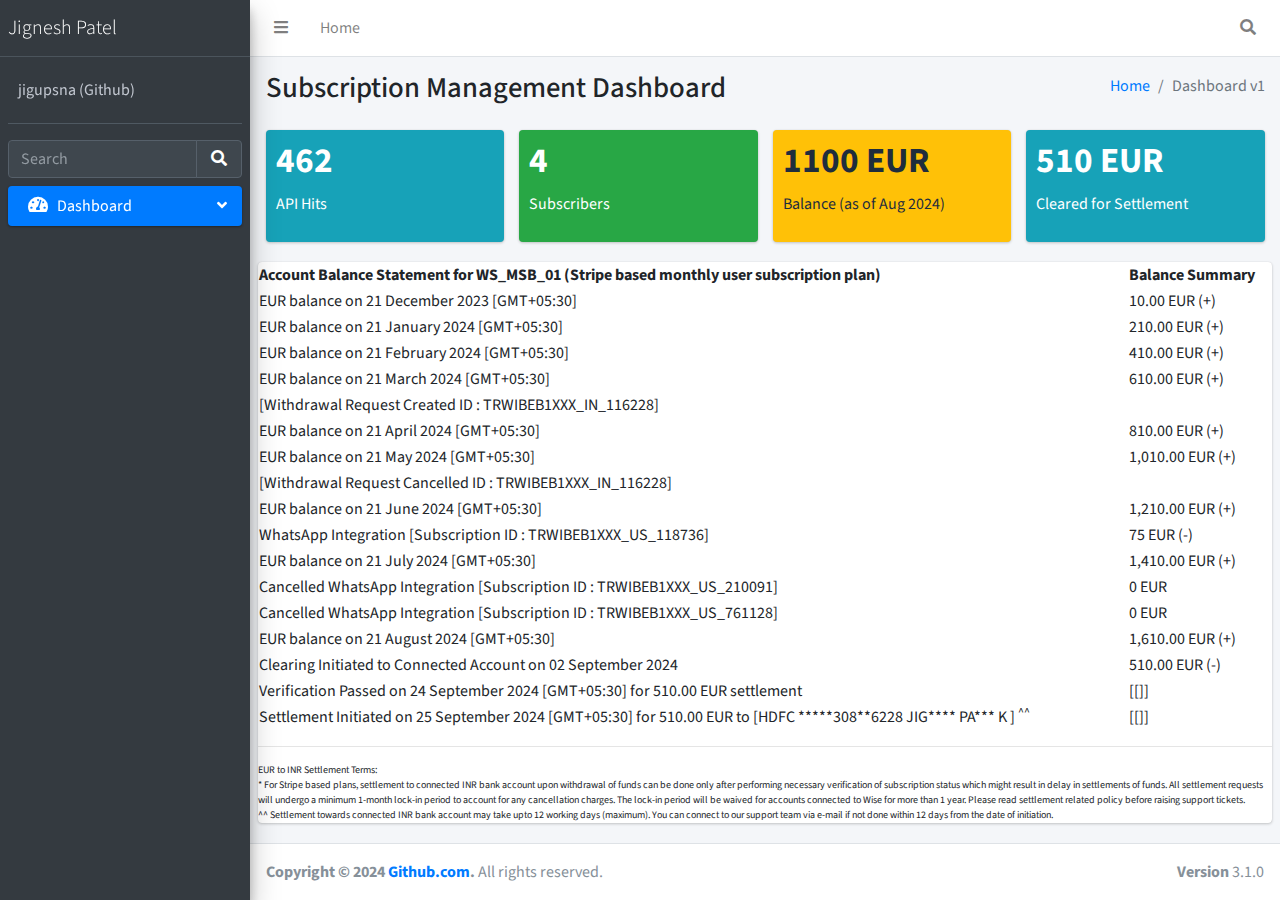
==== commit b0d1786e: "dash 1" ====
--- a/index.html
+++ b/index.html
@@ -44,9 +44,6 @@
       <li class="nav-item d-none d-sm-inline-block">
         <a href="index3.html" class="nav-link">Home</a>
       </li>
-      <li class="nav-item d-none d-sm-inline-block">
-        <a href="#" class="nav-link">Contact</a>
-      </li>
     </ul>
 
     <!-- Right navbar links -->
@@ -73,101 +70,7 @@
         </div>
       </li>
 
-      <!-- Messages Dropdown Menu -->
-      <li class="nav-item dropdown">
-        <a class="nav-link" data-toggle="dropdown" href="#">
-          <i class="far fa-comments"></i>
-          <span class="badge badge-danger navbar-badge">3</span>
-        </a>
-        <div class="dropdown-menu dropdown-menu-lg dropdown-menu-right">
-          <a href="#" class="dropdown-item">
-            <!-- Message Start -->
-            <div class="media">
-              <img src="dist/img/user1-128x128.jpg" alt="User Avatar" class="img-size-50 mr-3 img-circle">
-              <div class="media-body">
-                <h3 class="dropdown-item-title">
-                  Brad Diesel
-                  <span class="float-right text-sm text-danger"><i class="fas fa-star"></i></span>
-                </h3>
-                <p class="text-sm">Call me whenever you can...</p>
-                <p class="text-sm text-muted"><i class="far fa-clock mr-1"></i> 4 Hours Ago</p>
-              </div>
-            </div>
-            <!-- Message End -->
-          </a>
-          <div class="dropdown-divider"></div>
-          <a href="#" class="dropdown-item">
-            <!-- Message Start -->
-            <div class="media">
-              <img src="dist/img/user8-128x128.jpg" alt="User Avatar" class="img-size-50 img-circle mr-3">
-              <div class="media-body">
-                <h3 class="dropdown-item-title">
-                  John Pierce
-                  <span class="float-right text-sm text-muted"><i class="fas fa-star"></i></span>
-                </h3>
-                <p class="text-sm">I got your message bro</p>
-                <p class="text-sm text-muted"><i class="far fa-clock mr-1"></i> 4 Hours Ago</p>
-              </div>
-            </div>
-            <!-- Message End -->
-          </a>
-          <div class="dropdown-divider"></div>
-          <a href="#" class="dropdown-item">
-            <!-- Message Start -->
-            <div class="media">
-              <img src="dist/img/user3-128x128.jpg" alt="User Avatar" class="img-size-50 img-circle mr-3">
-              <div class="media-body">
-                <h3 class="dropdown-item-title">
-                  Nora Silvester
-                  <span class="float-right text-sm text-warning"><i class="fas fa-star"></i></span>
-                </h3>
-                <p class="text-sm">The subject goes here</p>
-                <p class="text-sm text-muted"><i class="far fa-clock mr-1"></i> 4 Hours Ago</p>
-              </div>
-            </div>
-            <!-- Message End -->
-          </a>
-          <div class="dropdown-divider"></div>
-          <a href="#" class="dropdown-item dropdown-footer">See All Messages</a>
-        </div>
-      </li>
-      <!-- Notifications Dropdown Menu -->
-      <li class="nav-item dropdown">
-        <a class="nav-link" data-toggle="dropdown" href="#">
-          <i class="far fa-bell"></i>
-          <span class="badge badge-warning navbar-badge">15</span>
-        </a>
-        <div class="dropdown-menu dropdown-menu-lg dropdown-menu-right">
-          <span class="dropdown-item dropdown-header">15 Notifications</span>
-          <div class="dropdown-divider"></div>
-          <a href="#" class="dropdown-item">
-            <i class="fas fa-envelope mr-2"></i> 4 new messages
-            <span class="float-right text-muted text-sm">3 mins</span>
-          </a>
-          <div class="dropdown-divider"></div>
-          <a href="#" class="dropdown-item">
-            <i class="fas fa-users mr-2"></i> 8 friend requests
-            <span class="float-right text-muted text-sm">12 hours</span>
-          </a>
-          <div class="dropdown-divider"></div>
-          <a href="#" class="dropdown-item">
-            <i class="fas fa-file mr-2"></i> 3 new reports
-            <span class="float-right text-muted text-sm">2 days</span>
-          </a>
-          <div class="dropdown-divider"></div>
-          <a href="#" class="dropdown-item dropdown-footer">See All Notifications</a>
-        </div>
-      </li>
-      <li class="nav-item">
-        <a class="nav-link" data-widget="fullscreen" href="#" role="button">
-          <i class="fas fa-expand-arrows-alt"></i>
-        </a>
-      </li>
-      <li class="nav-item">
-        <a class="nav-link" data-widget="control-sidebar" data-slide="true" href="#" role="button">
-          <i class="fas fa-th-large"></i>
-        </a>
-      </li>
+    
     </ul>
   </nav>
   <!-- /.navbar -->
@@ -176,19 +79,16 @@
   <aside class="main-sidebar sidebar-dark-primary elevation-4">
     <!-- Brand Logo -->
     <a href="index3.html" class="brand-link">
-      <img src="dist/img/AdminLTELogo.png" alt="AdminLTE Logo" class="brand-image img-circle elevation-3" style="opacity: .8">
-      <span class="brand-text font-weight-light">Excellence Laboratory</span>
+      <span class="brand-text font-weight-light">Jignesh Patel</span>
     </a>
 
     <!-- Sidebar -->
     <div class="sidebar">
       <!-- Sidebar user panel (optional) -->
       <div class="user-panel mt-3 pb-3 mb-3 d-flex">
-        <div class="image">
-          <img src="dist/img/user2-160x160.jpg" class="img-circle elevation-2" alt="User Image">
-        </div>
+
         <div class="info">
-          <a href="#" class="d-block">User 1 (Admin)</a>
+          <a href="#" class="d-block">jigupsna (Github)</a>
         </div>
       </div>
 
@@ -217,629 +117,10 @@
                 <i class="right fas fa-angle-left"></i>
               </p>
             </a>
-            <ul class="nav nav-treeview">
-              <li class="nav-item">
-                <a href="./index.html" class="nav-link active">
-                  <i class="far fa-circle nav-icon"></i>
-                  <p>Dashboard v1</p>
-                </a>
-              </li>
-              <li class="nav-item">
-                <a href="./index2.html" class="nav-link">
-                  <i class="far fa-circle nav-icon"></i>
-                  <p>Dashboard v2</p>
-                </a>
-              </li>
-              <li class="nav-item">
-                <a href="./index3.html" class="nav-link">
-                  <i class="far fa-circle nav-icon"></i>
-                  <p>Dashboard v3</p>
-                </a>
-              </li>
-            </ul>
+
           </li>
-          <li class="nav-item">
-            <a href="pages/widgets.html" class="nav-link">
-              <i class="nav-icon fas fa-th"></i>
-              <p>
-                Widgets
-                <span class="right badge badge-danger">New</span>
-              </p>
-            </a>
-          </li>
-          <li class="nav-item">
-            <a href="#" class="nav-link">
-              <i class="nav-icon fas fa-copy"></i>
-              <p>
-                Layout Options
-                <i class="fas fa-angle-left right"></i>
-                <span class="badge badge-info right">6</span>
-              </p>
-            </a>
-            <ul class="nav nav-treeview">
-              <li class="nav-item">
-                <a href="pages/layout/top-nav.html" class="nav-link">
-                  <i class="far fa-circle nav-icon"></i>
-                  <p>Top Navigation</p>
-                </a>
-              </li>
-              <li class="nav-item">
-                <a href="pages/layout/top-nav-sidebar.html" class="nav-link">
-                  <i class="far fa-circle nav-icon"></i>
-                  <p>Top Navigation + Sidebar</p>
-                </a>
-              </li>
-              <li class="nav-item">
-                <a href="pages/layout/boxed.html" class="nav-link">
-                  <i class="far fa-circle nav-icon"></i>
-                  <p>Boxed</p>
-                </a>
-              </li>
-              <li class="nav-item">
-                <a href="pages/layout/fixed-sidebar.html" class="nav-link">
-                  <i class="far fa-circle nav-icon"></i>
-                  <p>Fixed Sidebar</p>
-                </a>
-              </li>
-              <li class="nav-item">
-                <a href="pages/layout/fixed-sidebar-custom.html" class="nav-link">
-                  <i class="far fa-circle nav-icon"></i>
-                  <p>Fixed Sidebar <small>+ Custom Area</small></p>
-                </a>
-              </li>
-              <li class="nav-item">
-                <a href="pages/layout/fixed-topnav.html" class="nav-link">
-                  <i class="far fa-circle nav-icon"></i>
-                  <p>Fixed Navbar</p>
-                </a>
-              </li>
-              <li class="nav-item">
-                <a href="pages/layout/fixed-footer.html" class="nav-link">
-                  <i class="far fa-circle nav-icon"></i>
-                  <p>Fixed Footer</p>
-                </a>
-              </li>
-              <li class="nav-item">
-                <a href="pages/layout/collapsed-sidebar.html" class="nav-link">
-                  <i class="far fa-circle nav-icon"></i>
-                  <p>Collapsed Sidebar</p>
-                </a>
-              </li>
-            </ul>
-          </li>
-          <li class="nav-item">
-            <a href="#" class="nav-link">
-              <i class="nav-icon fas fa-chart-pie"></i>
-              <p>
-                Charts
-                <i class="right fas fa-angle-left"></i>
-              </p>
-            </a>
-            <ul class="nav nav-treeview">
-              <li class="nav-item">
-                <a href="pages/charts/chartjs.html" class="nav-link">
-                  <i class="far fa-circle nav-icon"></i>
-                  <p>ChartJS</p>
-                </a>
-              </li>
-              <li class="nav-item">
-                <a href="pages/charts/flot.html" class="nav-link">
-                  <i class="far fa-circle nav-icon"></i>
-                  <p>Flot</p>
-                </a>
-              </li>
-              <li class="nav-item">
-                <a href="pages/charts/inline.html" class="nav-link">
-                  <i class="far fa-circle nav-icon"></i>
-                  <p>Inline</p>
-                </a>
-              </li>
-              <li class="nav-item">
-                <a href="pages/charts/uplot.html" class="nav-link">
-                  <i class="far fa-circle nav-icon"></i>
-                  <p>uPlot</p>
-                </a>
-              </li>
-            </ul>
-          </li>
-          <li class="nav-item">
-            <a href="#" class="nav-link">
-              <i class="nav-icon fas fa-tree"></i>
-              <p>
-                UI Elements
-                <i class="fas fa-angle-left right"></i>
-              </p>
-            </a>
-            <ul class="nav nav-treeview">
-              <li class="nav-item">
-                <a href="pages/UI/general.html" class="nav-link">
-                  <i class="far fa-circle nav-icon"></i>
-                  <p>General</p>
-                </a>
-              </li>
-              <li class="nav-item">
-                <a href="pages/UI/icons.html" class="nav-link">
-                  <i class="far fa-circle nav-icon"></i>
-                  <p>Icons</p>
-                </a>
-              </li>
-              <li class="nav-item">
-                <a href="pages/UI/buttons.html" class="nav-link">
-                  <i class="far fa-circle nav-icon"></i>
-                  <p>Buttons</p>
-                </a>
-              </li>
-              <li class="nav-item">
-                <a href="pages/UI/sliders.html" class="nav-link">
-                  <i class="far fa-circle nav-icon"></i>
-                  <p>Sliders</p>
-                </a>
-              </li>
-              <li class="nav-item">
-                <a href="pages/UI/modals.html" class="nav-link">
-                  <i class="far fa-circle nav-icon"></i>
-                  <p>Modals & Alerts</p>
-                </a>
-              </li>
-              <li class="nav-item">
-                <a href="pages/UI/navbar.html" class="nav-link">
-                  <i class="far fa-circle nav-icon"></i>
-                  <p>Navbar & Tabs</p>
-                </a>
-              </li>
-              <li class="nav-item">
-                <a href="pages/UI/timeline.html" class="nav-link">
-                  <i class="far fa-circle nav-icon"></i>
-                  <p>Timeline</p>
-                </a>
-              </li>
-              <li class="nav-item">
-                <a href="pages/UI/ribbons.html" class="nav-link">
-                  <i class="far fa-circle nav-icon"></i>
-                  <p>Ribbons</p>
-                </a>
-              </li>
-            </ul>
-          </li>
-          <li class="nav-item">
-            <a href="#" class="nav-link">
-              <i class="nav-icon fas fa-edit"></i>
-              <p>
-                Forms
-                <i class="fas fa-angle-left right"></i>
-              </p>
-            </a>
-            <ul class="nav nav-treeview">
-              <li class="nav-item">
-                <a href="pages/forms/general.html" class="nav-link">
-                  <i class="far fa-circle nav-icon"></i>
-                  <p>General Elements</p>
-                </a>
-              </li>
-              <li class="nav-item">
-                <a href="pages/forms/advanced.html" class="nav-link">
-                  <i class="far fa-circle nav-icon"></i>
-                  <p>Advanced Elements</p>
-                </a>
-              </li>
-              <li class="nav-item">
-                <a href="pages/forms/editors.html" class="nav-link">
-                  <i class="far fa-circle nav-icon"></i>
-                  <p>Editors</p>
-                </a>
-              </li>
-              <li class="nav-item">
-                <a href="pages/forms/validation.html" class="nav-link">
-                  <i class="far fa-circle nav-icon"></i>
-                  <p>Validation</p>
-                </a>
-              </li>
-            </ul>
-          </li>
-          <li class="nav-item">
-            <a href="#" class="nav-link">
-              <i class="nav-icon fas fa-table"></i>
-              <p>
-                Tables
-                <i class="fas fa-angle-left right"></i>
-              </p>
-            </a>
-            <ul class="nav nav-treeview">
-              <li class="nav-item">
-                <a href="pages/tables/simple.html" class="nav-link">
-                  <i class="far fa-circle nav-icon"></i>
-                  <p>Simple Tables</p>
-                </a>
-              </li>
-              <li class="nav-item">
-                <a href="pages/tables/data.html" class="nav-link">
-                  <i class="far fa-circle nav-icon"></i>
-                  <p>DataTables</p>
-                </a>
-              </li>
-              <li class="nav-item">
-                <a href="pages/tables/jsgrid.html" class="nav-link">
-                  <i class="far fa-circle nav-icon"></i>
-                  <p>jsGrid</p>
-                </a>
-              </li>
-            </ul>
-          </li>
-          <li class="nav-header">EXAMPLES</li>
-          <li class="nav-item">
-            <a href="pages/calendar.html" class="nav-link">
-              <i class="nav-icon far fa-calendar-alt"></i>
-              <p>
-                Calendar
-                <span class="badge badge-info right">2</span>
-              </p>
-            </a>
-          </li>
-          <li class="nav-item">
-            <a href="pages/gallery.html" class="nav-link">
-              <i class="nav-icon far fa-image"></i>
-              <p>
-                Gallery
-              </p>
-            </a>
-          </li>
-          <li class="nav-item">
-            <a href="pages/kanban.html" class="nav-link">
-              <i class="nav-icon fas fa-columns"></i>
-              <p>
-                Kanban Board
-              </p>
-            </a>
-          </li>
-          <li class="nav-item">
-            <a href="#" class="nav-link">
-              <i class="nav-icon far fa-envelope"></i>
-              <p>
-                Mailbox
-                <i class="fas fa-angle-left right"></i>
-              </p>
-            </a>
-            <ul class="nav nav-treeview">
-              <li class="nav-item">
-                <a href="pages/mailbox/mailbox.html" class="nav-link">
-                  <i class="far fa-circle nav-icon"></i>
-                  <p>Inbox</p>
-                </a>
-              </li>
-              <li class="nav-item">
-                <a href="pages/mailbox/compose.html" class="nav-link">
-                  <i class="far fa-circle nav-icon"></i>
-                  <p>Compose</p>
-                </a>
-              </li>
-              <li class="nav-item">
-                <a href="pages/mailbox/read-mail.html" class="nav-link">
-                  <i class="far fa-circle nav-icon"></i>
-                  <p>Read</p>
-                </a>
-              </li>
-            </ul>
-          </li>
-          <li class="nav-item">
-            <a href="#" class="nav-link">
-              <i class="nav-icon fas fa-book"></i>
-              <p>
-                Pages
-                <i class="fas fa-angle-left right"></i>
-              </p>
-            </a>
-            <ul class="nav nav-treeview">
-              <li class="nav-item">
-                <a href="pages/examples/invoice.html" class="nav-link">
-                  <i class="far fa-circle nav-icon"></i>
-                  <p>Invoice</p>
-                </a>
-              </li>
-              <li class="nav-item">
-                <a href="pages/examples/profile.html" class="nav-link">
-                  <i class="far fa-circle nav-icon"></i>
-                  <p>Profile</p>
-                </a>
-              </li>
-              <li class="nav-item">
-                <a href="pages/examples/e-commerce.html" class="nav-link">
-                  <i class="far fa-circle nav-icon"></i>
-                  <p>E-commerce</p>
-                </a>
-              </li>
-              <li class="nav-item">
-                <a href="pages/examples/projects.html" class="nav-link">
-                  <i class="far fa-circle nav-icon"></i>
-                  <p>Projects</p>
-                </a>
-              </li>
-              <li class="nav-item">
-                <a href="pages/examples/project-add.html" class="nav-link">
-                  <i class="far fa-circle nav-icon"></i>
-                  <p>Project Add</p>
-                </a>
-              </li>
-              <li class="nav-item">
-                <a href="pages/examples/project-edit.html" class="nav-link">
-                  <i class="far fa-circle nav-icon"></i>
-                  <p>Project Edit</p>
-                </a>
-              </li>
-              <li class="nav-item">
-                <a href="pages/examples/project-detail.html" class="nav-link">
-                  <i class="far fa-circle nav-icon"></i>
-                  <p>Project Detail</p>
-                </a>
-              </li>
-              <li class="nav-item">
-                <a href="pages/examples/contacts.html" class="nav-link">
-                  <i class="far fa-circle nav-icon"></i>
-                  <p>Contacts</p>
-                </a>
-              </li>
-              <li class="nav-item">
-                <a href="pages/examples/faq.html" class="nav-link">
-                  <i class="far fa-circle nav-icon"></i>
-                  <p>FAQ</p>
-                </a>
-              </li>
-              <li class="nav-item">
-                <a href="pages/examples/contact-us.html" class="nav-link">
-                  <i class="far fa-circle nav-icon"></i>
-                  <p>Contact us</p>
-                </a>
-              </li>
-            </ul>
-          </li>
-          <li class="nav-item">
-            <a href="#" class="nav-link">
-              <i class="nav-icon far fa-plus-square"></i>
-              <p>
-                Extras
-                <i class="fas fa-angle-left right"></i>
-              </p>
-            </a>
-            <ul class="nav nav-treeview">
-              <li class="nav-item">
-                <a href="#" class="nav-link">
-                  <i class="far fa-circle nav-icon"></i>
-                  <p>
-                    Login & Register v1
-                    <i class="fas fa-angle-left right"></i>
-                  </p>
-                </a>
-                <ul class="nav nav-treeview">
-                  <li class="nav-item">
-                    <a href="pages/examples/login.html" class="nav-link">
-                      <i class="far fa-circle nav-icon"></i>
-                      <p>Login v1</p>
-                    </a>
-                  </li>
-                  <li class="nav-item">
-                    <a href="pages/examples/register.html" class="nav-link">
-                      <i class="far fa-circle nav-icon"></i>
-                      <p>Register v1</p>
-                    </a>
-                  </li>
-                  <li class="nav-item">
-                    <a href="pages/examples/forgot-password.html" class="nav-link">
-                      <i class="far fa-circle nav-icon"></i>
-                      <p>Forgot Password v1</p>
-                    </a>
-                  </li>
-                  <li class="nav-item">
-                    <a href="pages/examples/recover-password.html" class="nav-link">
-                      <i class="far fa-circle nav-icon"></i>
-                      <p>Recover Password v1</p>
-                    </a>
-                  </li>
-                </ul>
-              </li>
-              <li class="nav-item">
-                <a href="#" class="nav-link">
-                  <i class="far fa-circle nav-icon"></i>
-                  <p>
-                    Login & Register v2
-                    <i class="fas fa-angle-left right"></i>
-                  </p>
-                </a>
-                <ul class="nav nav-treeview">
-                  <li class="nav-item">
-                    <a href="pages/examples/login-v2.html" class="nav-link">
-                      <i class="far fa-circle nav-icon"></i>
-                      <p>Login v2</p>
-                    </a>
-                  </li>
-                  <li class="nav-item">
-                    <a href="pages/examples/register-v2.html" class="nav-link">
-                      <i class="far fa-circle nav-icon"></i>
-                      <p>Register v2</p>
-                    </a>
-                  </li>
-                  <li class="nav-item">
-                    <a href="pages/examples/forgot-password-v2.html" class="nav-link">
-                      <i class="far fa-circle nav-icon"></i>
-                      <p>Forgot Password v2</p>
-                    </a>
-                  </li>
-                  <li class="nav-item">
-                    <a href="pages/examples/recover-password-v2.html" class="nav-link">
-                      <i class="far fa-circle nav-icon"></i>
-                      <p>Recover Password v2</p>
-                    </a>
-                  </li>
-                </ul>
-              </li>
-              <li class="nav-item">
-                <a href="pages/examples/lockscreen.html" class="nav-link">
-                  <i class="far fa-circle nav-icon"></i>
-                  <p>Lockscreen</p>
-                </a>
-              </li>
-              <li class="nav-item">
-                <a href="pages/examples/legacy-user-menu.html" class="nav-link">
-                  <i class="far fa-circle nav-icon"></i>
-                  <p>Legacy User Menu</p>
-                </a>
-              </li>
-              <li class="nav-item">
-                <a href="pages/examples/language-menu.html" class="nav-link">
-                  <i class="far fa-circle nav-icon"></i>
-                  <p>Language Menu</p>
-                </a>
-              </li>
-              <li class="nav-item">
-                <a href="pages/examples/404.html" class="nav-link">
-                  <i class="far fa-circle nav-icon"></i>
-                  <p>Error 404</p>
-                </a>
-              </li>
-              <li class="nav-item">
-                <a href="pages/examples/500.html" class="nav-link">
-                  <i class="far fa-circle nav-icon"></i>
-                  <p>Error 500</p>
-                </a>
-              </li>
-              <li class="nav-item">
-                <a href="pages/examples/pace.html" class="nav-link">
-                  <i class="far fa-circle nav-icon"></i>
-                  <p>Pace</p>
-                </a>
-              </li>
-              <li class="nav-item">
-                <a href="pages/examples/blank.html" class="nav-link">
-                  <i class="far fa-circle nav-icon"></i>
-                  <p>Blank Page</p>
-                </a>
-              </li>
-              <li class="nav-item">
-                <a href="starter.html" class="nav-link">
-                  <i class="far fa-circle nav-icon"></i>
-                  <p>Starter Page</p>
-                </a>
-              </li>
-            </ul>
-          </li>
-          <li class="nav-item">
-            <a href="#" class="nav-link">
-              <i class="nav-icon fas fa-search"></i>
-              <p>
-                Search
-                <i class="fas fa-angle-left right"></i>
-              </p>
-            </a>
-            <ul class="nav nav-treeview">
-              <li class="nav-item">
-                <a href="pages/search/simple.html" class="nav-link">
-                  <i class="far fa-circle nav-icon"></i>
-                  <p>Simple Search</p>
-                </a>
-              </li>
-              <li class="nav-item">
-                <a href="pages/search/enhanced.html" class="nav-link">
-                  <i class="far fa-circle nav-icon"></i>
-                  <p>Enhanced</p>
-                </a>
-              </li>
-            </ul>
-          </li>
-          <li class="nav-header">MISCELLANEOUS</li>
-          <li class="nav-item">
-            <a href="iframe.html" class="nav-link">
-              <i class="nav-icon fas fa-ellipsis-h"></i>
-              <p>Tabbed IFrame Plugin</p>
-            </a>
-          </li>
-          <li class="nav-item">
-            <a href="https://adminlte.io/docs/3.1/" class="nav-link">
-              <i class="nav-icon fas fa-file"></i>
-              <p>Documentation</p>
-            </a>
-          </li>
-          <li class="nav-header">MULTI LEVEL EXAMPLE</li>
-          <li class="nav-item">
-            <a href="#" class="nav-link">
-              <i class="fas fa-circle nav-icon"></i>
-              <p>Level 1</p>
-            </a>
-          </li>
-          <li class="nav-item">
-            <a href="#" class="nav-link">
-              <i class="nav-icon fas fa-circle"></i>
-              <p>
-                Level 1
-                <i class="right fas fa-angle-left"></i>
-              </p>
-            </a>
-            <ul class="nav nav-treeview">
-              <li class="nav-item">
-                <a href="#" class="nav-link">
-                  <i class="far fa-circle nav-icon"></i>
-                  <p>Level 2</p>
-                </a>
-              </li>
-              <li class="nav-item">
-                <a href="#" class="nav-link">
-                  <i class="far fa-circle nav-icon"></i>
-                  <p>
-                    Level 2
-                    <i class="right fas fa-angle-left"></i>
-                  </p>
-                </a>
-                <ul class="nav nav-treeview">
-                  <li class="nav-item">
-                    <a href="#" class="nav-link">
-                      <i class="far fa-dot-circle nav-icon"></i>
-                      <p>Level 3</p>
-                    </a>
-                  </li>
-                  <li class="nav-item">
-                    <a href="#" class="nav-link">
-                      <i class="far fa-dot-circle nav-icon"></i>
-                      <p>Level 3</p>
-                    </a>
-                  </li>
-                  <li class="nav-item">
-                    <a href="#" class="nav-link">
-                      <i class="far fa-dot-circle nav-icon"></i>
-                      <p>Level 3</p>
-                    </a>
-                  </li>
-                </ul>
-              </li>
-              <li class="nav-item">
-                <a href="#" class="nav-link">
-                  <i class="far fa-circle nav-icon"></i>
-                  <p>Level 2</p>
-                </a>
-              </li>
-            </ul>
-          </li>
-          <li class="nav-item">
-            <a href="#" class="nav-link">
-              <i class="fas fa-circle nav-icon"></i>
-              <p>Level 1</p>
-            </a>
-          </li>
-          <li class="nav-header">LABELS</li>
-          <li class="nav-item">
-            <a href="#" class="nav-link">
-              <i class="nav-icon far fa-circle text-danger"></i>
-              <p class="text">Important</p>
-            </a>
-          </li>
-          <li class="nav-item">
-            <a href="#" class="nav-link">
-              <i class="nav-icon far fa-circle text-warning"></i>
-              <p>Warning</p>
-            </a>
-          </li>
-          <li class="nav-item">
-            <a href="#" class="nav-link">
-              <i class="nav-icon far fa-circle text-info"></i>
-              <p>Informational</p>
-            </a>
-          </li>
+
+    
         </ul>
       </nav>
       <!-- /.sidebar-menu -->
@@ -854,7 +135,7 @@
       <div class="container-fluid">
         <div class="row mb-2">
           <div class="col-sm-6">
-            <h1 class="m-0">Dashboard</h1>
+            <h1 class="m-0">Subscription Management Dashboard</h1>
           </div><!-- /.col -->
           <div class="col-sm-6">
             <ol class="breadcrumb float-sm-right">
@@ -876,14 +157,13 @@
             <!-- small box -->
             <div class="small-box bg-info">
               <div class="inner">
-                <h3>150</h3>
-
-                <p>New Orders</p>
+                <h3>462</h3>
+
+                <p>API Hits</p>
               </div>
               <div class="icon">
                 <i class="ion ion-bag"></i>
               </div>
-              <a href="#" class="small-box-footer">More info <i class="fas fa-arrow-circle-right"></i></a>
             </div>
           </div>
           <!-- ./col -->
@@ -891,14 +171,13 @@
             <!-- small box -->
             <div class="small-box bg-success">
               <div class="inner">
-                <h3>53<sup style="font-size: 20px">%</sup></h3>
-
-                <p>Bounce Rate</p>
+                <h3>4<sup style="font-size: 20px"></sup></h3>
+
+                <p>Subscribers</p>
               </div>
               <div class="icon">
-                <i class="ion ion-stats-bars"></i>
-              </div>
-              <a href="#" class="small-box-footer">More info <i class="fas fa-arrow-circle-right"></i></a>
+                <i class="ion ion-person-add"></i>
+              </div>
             </div>
           </div>
           <!-- ./col -->
@@ -906,29 +185,27 @@
             <!-- small box -->
             <div class="small-box bg-warning">
               <div class="inner">
-                <h3>44</h3>
-
-                <p>User Registrations</p>
+                <h3>1100     EUR</h3>
+
+                <p>Balance (as of Aug 2024)</p>
               </div>
               <div class="icon">
-                <i class="ion ion-person-add"></i>
-              </div>
-              <a href="#" class="small-box-footer">More info <i class="fas fa-arrow-circle-right"></i></a>
+                <i class="ion ion-stats-bars"></i>
+              </div>
             </div>
           </div>
           <!-- ./col -->
           <div class="col-lg-3 col-6">
             <!-- small box -->
-            <div class="small-box bg-danger">
+            <div class="small-box bg-info">
               <div class="inner">
-                <h3>65</h3>
-
-                <p>Unique Visitors</p>
+                <h3>510 EUR</h3>
+
+                <p>Cleared for Settlement</p>
               </div>
               <div class="icon">
                 <i class="ion ion-pie-graph"></i>
               </div>
-              <a href="#" class="small-box-footer">More info <i class="fas fa-arrow-circle-right"></i></a>
             </div>
           </div>
           <!-- ./col -->
@@ -936,515 +213,49 @@
         <!-- /.row -->
         <!-- Main row -->
         <div class="row">
-          <!-- Left col -->
-          <section class="col-lg-7 connectedSortable">
-            <!-- Custom tabs (Charts with tabs)-->
-            <div class="card">
-              <div class="card-header">
-                <h3 class="card-title">
-                  <i class="fas fa-chart-pie mr-1"></i>
-                  Sales
-                </h3>
-                <div class="card-tools">
-                  <ul class="nav nav-pills ml-auto">
-                    <li class="nav-item">
-                      <a class="nav-link active" href="#revenue-chart" data-toggle="tab">Area</a>
-                    </li>
-                    <li class="nav-item">
-                      <a class="nav-link" href="#sales-chart" data-toggle="tab">Donut</a>
-                    </li>
-                  </ul>
+       
+            <div class="card"  style="width: 100%;">
+                <table>
+                    <tr>
+                        <th>Account Balance Statement for WS_MSB_01 (Stripe based monthly user subscription plan)</th>
+                        <th>Balance Summary</th>
+                    </tr>
+                    <tr></tr><td>EUR balance on 21 December 2023 [GMT+05:30]</td><td>10.00 EUR (+)</td></tr>
+                    <tr></tr><td>EUR balance on 21 January 2024 [GMT+05:30]</td><td>210.00 EUR (+)</td></tr>
+                    <tr></tr><td>EUR balance on 21 February 2024 [GMT+05:30]</td><td>410.00 EUR (+)</td></tr>
+                    <tr></tr><td>EUR balance on 21 March 2024 [GMT+05:30]</td><td>610.00 EUR (+)</td></tr>
+                    <tr></tr><td>[Withdrawal Request Created ID : TRWIBEB1XXX_IN_116228]</td></tr>
+                    <tr></tr><td>EUR balance on 21 April 2024 [GMT+05:30]</td><td>810.00 EUR (+)</td></tr>
+                    <tr></tr><td>EUR balance on 21 May 2024 [GMT+05:30]</td><td>1,010.00 EUR (+)</td></tr>
+                    <tr></tr><td>[Withdrawal Request Cancelled ID : TRWIBEB1XXX_IN_116228]</td><td></td></tr>
+                    <tr></tr><td>EUR balance on 21 June 2024 [GMT+05:30]</td><td>1,210.00 EUR (+)</td></tr>
+                    <tr></tr><td>WhatsApp Integration [Subscription ID : TRWIBEB1XXX_US_118736]</td><td>75 EUR (-)</td></tr>
+                    <tr></tr><td>EUR balance on 21 July 2024 [GMT+05:30]</td><td>1,410.00 EUR (+)</td></tr>
+                    <tr></tr><td>Cancelled WhatsApp Integration [Subscription ID : TRWIBEB1XXX_US_210091]</td><td>0 EUR </td></tr>
+                    <tr></tr><td>Cancelled WhatsApp Integration [Subscription ID : TRWIBEB1XXX_US_761128]</td><td>0 EUR </td></tr>
+                    <tr></tr><td>EUR balance on 21 August 2024 [GMT+05:30]</td><td>1,610.00 EUR (+)</td></tr>
+                    <tr></tr><td>Clearing Initiated to Connected Account on 02 September 2024</td><td>510.00 EUR (-)</td></tr>
+                    <tr></tr><td>Verification Passed on 24 September 2024 [GMT+05:30] for 510.00 EUR settlement</td><td>[[]]</td></tr>
+                    <tr></tr><td>Settlement Initiated on 25 September 2024 [GMT+05:30] for 510.00 EUR to [HDFC *****308**6228 JIG**** PA*** K ] <sup>^^</sup></td><td>[[]]</td></tr>
+                </table>
+                <hr/>
+                <div style="width: 100%;font-size: 10px;">
+                    EUR to INR Settlement Terms:<br>
+                   
+                            * For Stripe based plans, settlement to connected INR bank account upon withdrawal of funds can be done only after performing necessary verification of subscription
+    status which might result in delay in settlements of funds.
+    All settlement requests will undergo a minimum 1-month lock-in period to account for any cancellation charges. The lock-in period will be waived for accounts connected
+    to Wise for more than 1 year.
+    Please read settlement related policy before raising support tickets.<br>
+    ^^ Settlement towards connected INR bank account may take upto 12 working days (maximum). You can connect to our support team via e-mail if not done within 12 days from the date of initiation.
+                        
+    
                 </div>
-              </div><!-- /.card-header -->
-              <div class="card-body">
-                <div class="tab-content p-0">
-                  <!-- Morris chart - Sales -->
-                  <div class="chart tab-pane active" id="revenue-chart"
-                       style="position: relative; height: 300px;">
-                      <canvas id="revenue-chart-canvas" height="300" style="height: 300px;"></canvas>
-                   </div>
-                  <div class="chart tab-pane" id="sales-chart" style="position: relative; height: 300px;">
-                    <canvas id="sales-chart-canvas" height="300" style="height: 300px;"></canvas>
-                  </div>
-                </div>
-              </div><!-- /.card-body -->
-            </div>
-            <!-- /.card -->
-
-            <!-- DIRECT CHAT -->
-            <div class="card direct-chat direct-chat-primary">
-              <div class="card-header">
-                <h3 class="card-title">Direct Chat</h3>
-
-                <div class="card-tools">
-                  <span title="3 New Messages" class="badge badge-primary">3</span>
-                  <button type="button" class="btn btn-tool" data-card-widget="collapse">
-                    <i class="fas fa-minus"></i>
-                  </button>
-                  <button type="button" class="btn btn-tool" title="Contacts" data-widget="chat-pane-toggle">
-                    <i class="fas fa-comments"></i>
-                  </button>
-                  <button type="button" class="btn btn-tool" data-card-widget="remove">
-                    <i class="fas fa-times"></i>
-                  </button>
-                </div>
-              </div>
-              <!-- /.card-header -->
-              <div class="card-body">
-                <!-- Conversations are loaded here -->
-                <div class="direct-chat-messages">
-                  <!-- Message. Default to the left -->
-                  <div class="direct-chat-msg">
-                    <div class="direct-chat-infos clearfix">
-                      <span class="direct-chat-name float-left">Alexander Pierce</span>
-                      <span class="direct-chat-timestamp float-right">23 Jan 2:00 pm</span>
-                    </div>
-                    <!-- /.direct-chat-infos -->
-                    <img class="direct-chat-img" src="dist/img/user1-128x128.jpg" alt="message user image">
-                    <!-- /.direct-chat-img -->
-                    <div class="direct-chat-text">
-                      Is this template really for free? That's unbelievable!
-                    </div>
-                    <!-- /.direct-chat-text -->
-                  </div>
-                  <!-- /.direct-chat-msg -->
-
-                  <!-- Message to the right -->
-                  <div class="direct-chat-msg right">
-                    <div class="direct-chat-infos clearfix">
-                      <span class="direct-chat-name float-right">Sarah Bullock</span>
-                      <span class="direct-chat-timestamp float-left">23 Jan 2:05 pm</span>
-                    </div>
-                    <!-- /.direct-chat-infos -->
-                    <img class="direct-chat-img" src="dist/img/user3-128x128.jpg" alt="message user image">
-                    <!-- /.direct-chat-img -->
-                    <div class="direct-chat-text">
-                      You better believe it!
-                    </div>
-                    <!-- /.direct-chat-text -->
-                  </div>
-                  <!-- /.direct-chat-msg -->
-
-                  <!-- Message. Default to the left -->
-                  <div class="direct-chat-msg">
-                    <div class="direct-chat-infos clearfix">
-                      <span class="direct-chat-name float-left">Alexander Pierce</span>
-                      <span class="direct-chat-timestamp float-right">23 Jan 5:37 pm</span>
-                    </div>
-                    <!-- /.direct-chat-infos -->
-                    <img class="direct-chat-img" src="dist/img/user1-128x128.jpg" alt="message user image">
-                    <!-- /.direct-chat-img -->
-                    <div class="direct-chat-text">
-                      Working with AdminLTE on a great new app! Wanna join?
-                    </div>
-                    <!-- /.direct-chat-text -->
-                  </div>
-                  <!-- /.direct-chat-msg -->
-
-                  <!-- Message to the right -->
-                  <div class="direct-chat-msg right">
-                    <div class="direct-chat-infos clearfix">
-                      <span class="direct-chat-name float-right">Sarah Bullock</span>
-                      <span class="direct-chat-timestamp float-left">23 Jan 6:10 pm</span>
-                    </div>
-                    <!-- /.direct-chat-infos -->
-                    <img class="direct-chat-img" src="dist/img/user3-128x128.jpg" alt="message user image">
-                    <!-- /.direct-chat-img -->
-                    <div class="direct-chat-text">
-                      I would love to.
-                    </div>
-                    <!-- /.direct-chat-text -->
-                  </div>
-                  <!-- /.direct-chat-msg -->
-
-                </div>
-                <!--/.direct-chat-messages-->
-
-                <!-- Contacts are loaded here -->
-                <div class="direct-chat-contacts">
-                  <ul class="contacts-list">
-                    <li>
-                      <a href="#">
-                        <img class="contacts-list-img" src="dist/img/user1-128x128.jpg" alt="User Avatar">
-
-                        <div class="contacts-list-info">
-                          <span class="contacts-list-name">
-                            Count Dracula
-                            <small class="contacts-list-date float-right">2/28/2015</small>
-                          </span>
-                          <span class="contacts-list-msg">How have you been? I was...</span>
-                        </div>
-                        <!-- /.contacts-list-info -->
-                      </a>
-                    </li>
-                    <!-- End Contact Item -->
-                    <li>
-                      <a href="#">
-                        <img class="contacts-list-img" src="dist/img/user7-128x128.jpg" alt="User Avatar">
-
-                        <div class="contacts-list-info">
-                          <span class="contacts-list-name">
-                            Sarah Doe
-                            <small class="contacts-list-date float-right">2/23/2015</small>
-                          </span>
-                          <span class="contacts-list-msg">I will be waiting for...</span>
-                        </div>
-                        <!-- /.contacts-list-info -->
-                      </a>
-                    </li>
-                    <!-- End Contact Item -->
-                    <li>
-                      <a href="#">
-                        <img class="contacts-list-img" src="dist/img/user3-128x128.jpg" alt="User Avatar">
-
-                        <div class="contacts-list-info">
-                          <span class="contacts-list-name">
-                            Nadia Jolie
-                            <small class="contacts-list-date float-right">2/20/2015</small>
-                          </span>
-                          <span class="contacts-list-msg">I'll call you back at...</span>
-                        </div>
-                        <!-- /.contacts-list-info -->
-                      </a>
-                    </li>
-                    <!-- End Contact Item -->
-                    <li>
-                      <a href="#">
-                        <img class="contacts-list-img" src="dist/img/user5-128x128.jpg" alt="User Avatar">
-
-                        <div class="contacts-list-info">
-                          <span class="contacts-list-name">
-                            Nora S. Vans
-                            <small class="contacts-list-date float-right">2/10/2015</small>
-                          </span>
-                          <span class="contacts-list-msg">Where is your new...</span>
-                        </div>
-                        <!-- /.contacts-list-info -->
-                      </a>
-                    </li>
-                    <!-- End Contact Item -->
-                    <li>
-                      <a href="#">
-                        <img class="contacts-list-img" src="dist/img/user6-128x128.jpg" alt="User Avatar">
-
-                        <div class="contacts-list-info">
-                          <span class="contacts-list-name">
-                            John K.
-                            <small class="contacts-list-date float-right">1/27/2015</small>
-                          </span>
-                          <span class="contacts-list-msg">Can I take a look at...</span>
-                        </div>
-                        <!-- /.contacts-list-info -->
-                      </a>
-                    </li>
-                    <!-- End Contact Item -->
-                    <li>
-                      <a href="#">
-                        <img class="contacts-list-img" src="dist/img/user8-128x128.jpg" alt="User Avatar">
-
-                        <div class="contacts-list-info">
-                          <span class="contacts-list-name">
-                            Kenneth M.
-                            <small class="contacts-list-date float-right">1/4/2015</small>
-                          </span>
-                          <span class="contacts-list-msg">Never mind I found...</span>
-                        </div>
-                        <!-- /.contacts-list-info -->
-                      </a>
-                    </li>
-                    <!-- End Contact Item -->
-                  </ul>
-                  <!-- /.contacts-list -->
-                </div>
-                <!-- /.direct-chat-pane -->
-              </div>
-              <!-- /.card-body -->
-              <div class="card-footer">
-                <form action="#" method="post">
-                  <div class="input-group">
-                    <input type="text" name="message" placeholder="Type Message ..." class="form-control">
-                    <span class="input-group-append">
-                      <button type="button" class="btn btn-primary">Send</button>
-                    </span>
-                  </div>
-                </form>
-              </div>
-              <!-- /.card-footer-->
-            </div>
-            <!--/.direct-chat -->
-
-            <!-- TO DO List -->
-            <div class="card">
-              <div class="card-header">
-                <h3 class="card-title">
-                  <i class="ion ion-clipboard mr-1"></i>
-                  To Do List
-                </h3>
-
-                <div class="card-tools">
-                  <ul class="pagination pagination-sm">
-                    <li class="page-item"><a href="#" class="page-link">&laquo;</a></li>
-                    <li class="page-item"><a href="#" class="page-link">1</a></li>
-                    <li class="page-item"><a href="#" class="page-link">2</a></li>
-                    <li class="page-item"><a href="#" class="page-link">3</a></li>
-                    <li class="page-item"><a href="#" class="page-link">&raquo;</a></li>
-                  </ul>
-                </div>
-              </div>
-              <!-- /.card-header -->
-              <div class="card-body">
-                <ul class="todo-list" data-widget="todo-list">
-                  <li>
-                    <!-- drag handle -->
-                    <span class="handle">
-                      <i class="fas fa-ellipsis-v"></i>
-                      <i class="fas fa-ellipsis-v"></i>
-                    </span>
-                    <!-- checkbox -->
-                    <div  class="icheck-primary d-inline ml-2">
-                      <input type="checkbox" value="" name="todo1" id="todoCheck1">
-                      <label for="todoCheck1"></label>
-                    </div>
-                    <!-- todo text -->
-                    <span class="text">Design a nice theme</span>
-                    <!-- Emphasis label -->
-                    <small class="badge badge-danger"><i class="far fa-clock"></i> 2 mins</small>
-                    <!-- General tools such as edit or delete-->
-                    <div class="tools">
-                      <i class="fas fa-edit"></i>
-                      <i class="fas fa-trash-o"></i>
-                    </div>
-                  </li>
-                  <li>
-                    <span class="handle">
-                      <i class="fas fa-ellipsis-v"></i>
-                      <i class="fas fa-ellipsis-v"></i>
-                    </span>
-                    <div  class="icheck-primary d-inline ml-2">
-                      <input type="checkbox" value="" name="todo2" id="todoCheck2" checked>
-                      <label for="todoCheck2"></label>
-                    </div>
-                    <span class="text">Make the theme responsive</span>
-                    <small class="badge badge-info"><i class="far fa-clock"></i> 4 hours</small>
-                    <div class="tools">
-                      <i class="fas fa-edit"></i>
-                      <i class="fas fa-trash-o"></i>
-                    </div>
-                  </li>
-                  <li>
-                    <span class="handle">
-                      <i class="fas fa-ellipsis-v"></i>
-                      <i class="fas fa-ellipsis-v"></i>
-                    </span>
-                    <div  class="icheck-primary d-inline ml-2">
-                      <input type="checkbox" value="" name="todo3" id="todoCheck3">
-                      <label for="todoCheck3"></label>
-                    </div>
-                    <span class="text">Let theme shine like a star</span>
-                    <small class="badge badge-warning"><i class="far fa-clock"></i> 1 day</small>
-                    <div class="tools">
-                      <i class="fas fa-edit"></i>
-                      <i class="fas fa-trash-o"></i>
-                    </div>
-                  </li>
-                  <li>
-                    <span class="handle">
-                      <i class="fas fa-ellipsis-v"></i>
-                      <i class="fas fa-ellipsis-v"></i>
-                    </span>
-                    <div  class="icheck-primary d-inline ml-2">
-                      <input type="checkbox" value="" name="todo4" id="todoCheck4">
-                      <label for="todoCheck4"></label>
-                    </div>
-                    <span class="text">Let theme shine like a star</span>
-                    <small class="badge badge-success"><i class="far fa-clock"></i> 3 days</small>
-                    <div class="tools">
-                      <i class="fas fa-edit"></i>
-                      <i class="fas fa-trash-o"></i>
-                    </div>
-                  </li>
-                  <li>
-                    <span class="handle">
-                      <i class="fas fa-ellipsis-v"></i>
-                      <i class="fas fa-ellipsis-v"></i>
-                    </span>
-                    <div  class="icheck-primary d-inline ml-2">
-                      <input type="checkbox" value="" name="todo5" id="todoCheck5">
-                      <label for="todoCheck5"></label>
-                    </div>
-                    <span class="text">Check your messages and notifications</span>
-                    <small class="badge badge-primary"><i class="far fa-clock"></i> 1 week</small>
-                    <div class="tools">
-                      <i class="fas fa-edit"></i>
-                      <i class="fas fa-trash-o"></i>
-                    </div>
-                  </li>
-                  <li>
-                    <span class="handle">
-                      <i class="fas fa-ellipsis-v"></i>
-                      <i class="fas fa-ellipsis-v"></i>
-                    </span>
-                    <div  class="icheck-primary d-inline ml-2">
-                      <input type="checkbox" value="" name="todo6" id="todoCheck6">
-                      <label for="todoCheck6"></label>
-                    </div>
-                    <span class="text">Let theme shine like a star</span>
-                    <small class="badge badge-secondary"><i class="far fa-clock"></i> 1 month</small>
-                    <div class="tools">
-                      <i class="fas fa-edit"></i>
-                      <i class="fas fa-trash-o"></i>
-                    </div>
-                  </li>
-                </ul>
-              </div>
-              <!-- /.card-body -->
-              <div class="card-footer clearfix">
-                <button type="button" class="btn btn-primary float-right"><i class="fas fa-plus"></i> Add item</button>
-              </div>
-            </div>
-            <!-- /.card -->
-          </section>
-          <!-- /.Left col -->
-          <!-- right col (We are only adding the ID to make the widgets sortable)-->
-          <section class="col-lg-5 connectedSortable">
-
-            <!-- Map card -->
-            <div class="card bg-gradient-primary">
-              <div class="card-header border-0">
-                <h3 class="card-title">
-                  <i class="fas fa-map-marker-alt mr-1"></i>
-                  Visitors
-                </h3>
-                <!-- card tools -->
-                <div class="card-tools">
-                  <button type="button" class="btn btn-primary btn-sm daterange" title="Date range">
-                    <i class="far fa-calendar-alt"></i>
-                  </button>
-                  <button type="button" class="btn btn-primary btn-sm" data-card-widget="collapse" title="Collapse">
-                    <i class="fas fa-minus"></i>
-                  </button>
-                </div>
-                <!-- /.card-tools -->
-              </div>
-              <div class="card-body">
-                <div id="world-map" style="height: 250px; width: 100%;"></div>
-              </div>
-              <!-- /.card-body-->
-              <div class="card-footer bg-transparent">
-                <div class="row">
-                  <div class="col-4 text-center">
-                    <div id="sparkline-1"></div>
-                    <div class="text-white">Visitors</div>
-                  </div>
-                  <!-- ./col -->
-                  <div class="col-4 text-center">
-                    <div id="sparkline-2"></div>
-                    <div class="text-white">Online</div>
-                  </div>
-                  <!-- ./col -->
-                  <div class="col-4 text-center">
-                    <div id="sparkline-3"></div>
-                    <div class="text-white">Sales</div>
-                  </div>
-                  <!-- ./col -->
-                </div>
-                <!-- /.row -->
-              </div>
-            </div>
-            <!-- /.card -->
-
-            <!-- solid sales graph -->
-            <div class="card bg-gradient-info">
-              <div class="card-header border-0">
-                <h3 class="card-title">
-                  <i class="fas fa-th mr-1"></i>
-                  Sales Graph
-                </h3>
-
-                <div class="card-tools">
-                  <button type="button" class="btn bg-info btn-sm" data-card-widget="collapse">
-                    <i class="fas fa-minus"></i>
-                  </button>
-                  <button type="button" class="btn bg-info btn-sm" data-card-widget="remove">
-                    <i class="fas fa-times"></i>
-                  </button>
-                </div>
-              </div>
-              <div class="card-body">
-                <canvas class="chart" id="line-chart" style="min-height: 250px; height: 250px; max-height: 250px; max-width: 100%;"></canvas>
-              </div>
-              <!-- /.card-body -->
-              <div class="card-footer bg-transparent">
-                <div class="row">
-                  <div class="col-4 text-center">
-                    <input type="text" class="knob" data-readonly="true" value="20" data-width="60" data-height="60"
-                           data-fgColor="#39CCCC">
-
-                    <div class="text-white">Mail-Orders</div>
-                  </div>
-                  <!-- ./col -->
-                  <div class="col-4 text-center">
-                    <input type="text" class="knob" data-readonly="true" value="50" data-width="60" data-height="60"
-                           data-fgColor="#39CCCC">
-
-                    <div class="text-white">Online</div>
-                  </div>
-                  <!-- ./col -->
-                  <div class="col-4 text-center">
-                    <input type="text" class="knob" data-readonly="true" value="30" data-width="60" data-height="60"
-                           data-fgColor="#39CCCC">
-
-                    <div class="text-white">In-Store</div>
-                  </div>
-                  <!-- ./col -->
-                </div>
-                <!-- /.row -->
-              </div>
-              <!-- /.card-footer -->
-            </div>
-            <!-- /.card -->
-
-            <!-- Calendar -->
-            <div class="card bg-gradient-success">
-              <div class="card-header border-0">
-
-                <h3 class="card-title">
-                  <i class="far fa-calendar-alt"></i>
-                  Calendar
-                </h3>
-                <!-- tools card -->
-                <div class="card-tools">
-                  <!-- button with a dropdown -->
-                  <div class="btn-group">
-                    <button type="button" class="btn btn-success btn-sm dropdown-toggle" data-toggle="dropdown" data-offset="-52">
-                      <i class="fas fa-bars"></i>
-                    </button>
-                    <div class="dropdown-menu" role="menu">
-                      <a href="#" class="dropdown-item">Add new event</a>
-                      <a href="#" class="dropdown-item">Clear events</a>
-                      <div class="dropdown-divider"></div>
-                      <a href="#" class="dropdown-item">View calendar</a>
-                    </div>
-                  </div>
-                  <button type="button" class="btn btn-success btn-sm" data-card-widget="collapse">
-                    <i class="fas fa-minus"></i>
-                  </button>
-                  <button type="button" class="btn btn-success btn-sm" data-card-widget="remove">
-                    <i class="fas fa-times"></i>
-                  </button>
-                </div>
-                <!-- /. tools -->
-              </div>
-              <!-- /.card-header -->
-              <div class="card-body pt-0">
-                <!--The calendar -->
-                <div id="calendar" style="width: 100%"></div>
-              </div>
-              <!-- /.card-body -->
-            </div>
-            <!-- /.card -->
-          </section>
-          <!-- right col -->
+            </div>
+            
+        </div>
+        <div class="row">
+            
         </div>
         <!-- /.row (main row) -->
       </div><!-- /.container-fluid -->
@@ -1453,7 +264,7 @@
   </div>
   <!-- /.content-wrapper -->
   <footer class="main-footer">
-    <strong>Copyright &copy; 2014-2021 <a href="https://adminlte.io">AdminLTE.io</a>.</strong>
+    <strong>Copyright &copy; 2024 <a href="https://github.com/jigupsna">Github.com</a>.</strong>
     All rights reserved.
     <div class="float-right d-none d-sm-inline-block">
       <b>Version</b> 3.1.0
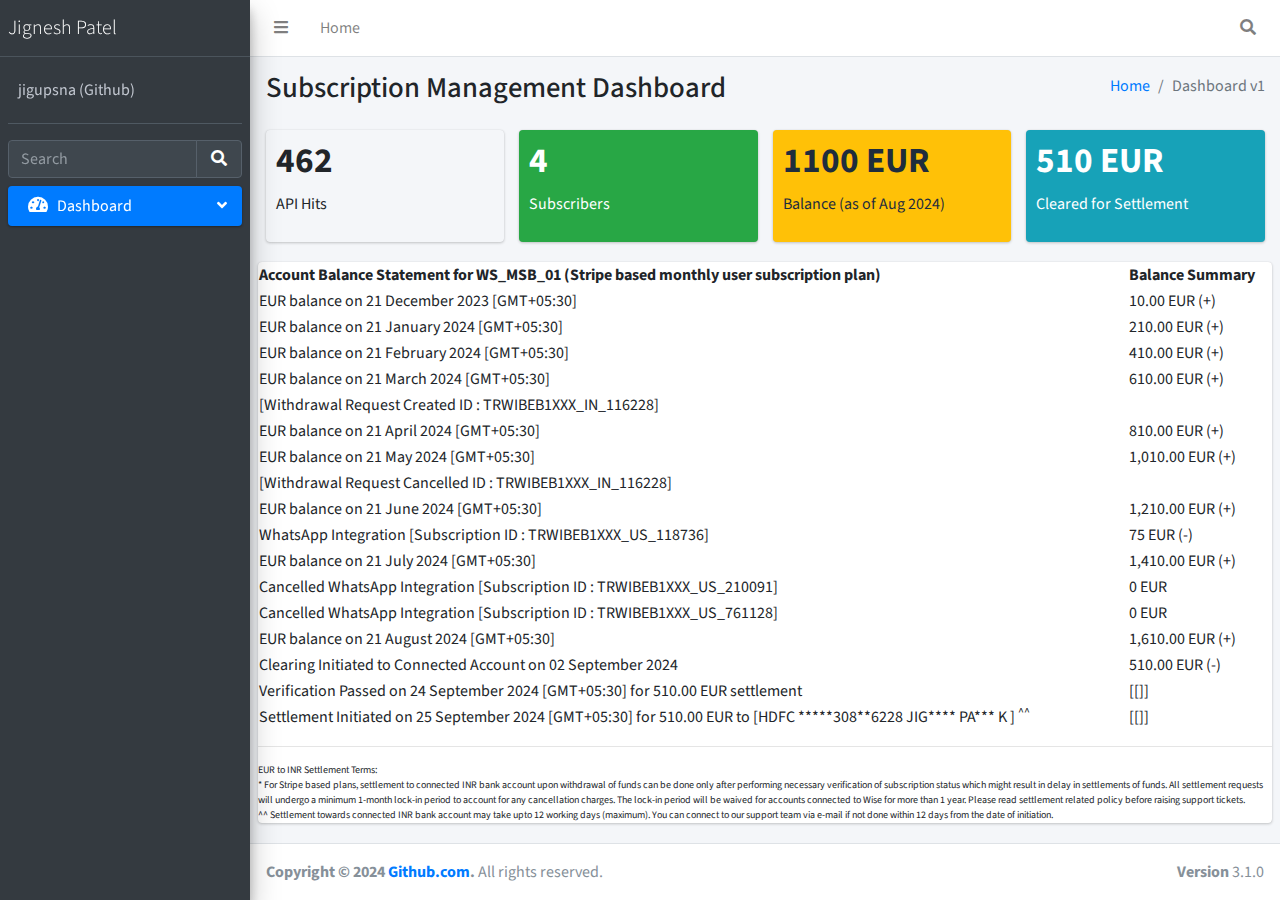
==== commit 06f308de: "dash 2" ====
--- a/index.html
+++ b/index.html
@@ -26,7 +26,7 @@
   <!-- summernote -->
   <link rel="stylesheet" href="plugins/summernote/summernote-bs4.min.css">
 </head>
-<body class="hold-transition sidebar-mini layout-fixed">
+<body class="hold-transition sidebar-mini layout-fixed" onload="balance()">
 <div class="wrapper">
 
   <!-- Preloader -->
@@ -42,7 +42,7 @@
         <a class="nav-link" data-widget="pushmenu" href="#" role="button"><i class="fas fa-bars"></i></a>
       </li>
       <li class="nav-item d-none d-sm-inline-block">
-        <a href="index3.html" class="nav-link">Home</a>
+        <a href="index.html" class="nav-link">Home</a>
       </li>
     </ul>
 
@@ -155,7 +155,7 @@
         <div class="row">
           <div class="col-lg-3 col-6">
             <!-- small box -->
-            <div class="small-box bg-info">
+            <div class="small-box bg-disabled" onclick="api()">
               <div class="inner">
                 <h3>462</h3>
 
@@ -169,7 +169,7 @@
           <!-- ./col -->
           <div class="col-lg-3 col-6">
             <!-- small box -->
-            <div class="small-box bg-success">
+            <div class="small-box bg-success" onclick="subs()">
               <div class="inner">
                 <h3>4<sup style="font-size: 20px"></sup></h3>
 
@@ -183,9 +183,9 @@
           <!-- ./col -->
           <div class="col-lg-3 col-6">
             <!-- small box -->
-            <div class="small-box bg-warning">
-              <div class="inner">
-                <h3>1100     EUR</h3>
+            <div class="small-box bg-warning" onclick="balance()">
+              <div class="inner">
+                <h3>1100  EUR</h3>
 
                 <p>Balance (as of Aug 2024)</p>
               </div>
@@ -197,7 +197,7 @@
           <!-- ./col -->
           <div class="col-lg-3 col-6">
             <!-- small box -->
-            <div class="small-box bg-info">
+            <div class="small-box bg-info" onclick="cleared()">
               <div class="inner">
                 <h3>510 EUR</h3>
 
@@ -214,43 +214,8 @@
         <!-- Main row -->
         <div class="row">
        
-            <div class="card"  style="width: 100%;">
-                <table>
-                    <tr>
-                        <th>Account Balance Statement for WS_MSB_01 (Stripe based monthly user subscription plan)</th>
-                        <th>Balance Summary</th>
-                    </tr>
-                    <tr></tr><td>EUR balance on 21 December 2023 [GMT+05:30]</td><td>10.00 EUR (+)</td></tr>
-                    <tr></tr><td>EUR balance on 21 January 2024 [GMT+05:30]</td><td>210.00 EUR (+)</td></tr>
-                    <tr></tr><td>EUR balance on 21 February 2024 [GMT+05:30]</td><td>410.00 EUR (+)</td></tr>
-                    <tr></tr><td>EUR balance on 21 March 2024 [GMT+05:30]</td><td>610.00 EUR (+)</td></tr>
-                    <tr></tr><td>[Withdrawal Request Created ID : TRWIBEB1XXX_IN_116228]</td></tr>
-                    <tr></tr><td>EUR balance on 21 April 2024 [GMT+05:30]</td><td>810.00 EUR (+)</td></tr>
-                    <tr></tr><td>EUR balance on 21 May 2024 [GMT+05:30]</td><td>1,010.00 EUR (+)</td></tr>
-                    <tr></tr><td>[Withdrawal Request Cancelled ID : TRWIBEB1XXX_IN_116228]</td><td></td></tr>
-                    <tr></tr><td>EUR balance on 21 June 2024 [GMT+05:30]</td><td>1,210.00 EUR (+)</td></tr>
-                    <tr></tr><td>WhatsApp Integration [Subscription ID : TRWIBEB1XXX_US_118736]</td><td>75 EUR (-)</td></tr>
-                    <tr></tr><td>EUR balance on 21 July 2024 [GMT+05:30]</td><td>1,410.00 EUR (+)</td></tr>
-                    <tr></tr><td>Cancelled WhatsApp Integration [Subscription ID : TRWIBEB1XXX_US_210091]</td><td>0 EUR </td></tr>
-                    <tr></tr><td>Cancelled WhatsApp Integration [Subscription ID : TRWIBEB1XXX_US_761128]</td><td>0 EUR </td></tr>
-                    <tr></tr><td>EUR balance on 21 August 2024 [GMT+05:30]</td><td>1,610.00 EUR (+)</td></tr>
-                    <tr></tr><td>Clearing Initiated to Connected Account on 02 September 2024</td><td>510.00 EUR (-)</td></tr>
-                    <tr></tr><td>Verification Passed on 24 September 2024 [GMT+05:30] for 510.00 EUR settlement</td><td>[[]]</td></tr>
-                    <tr></tr><td>Settlement Initiated on 25 September 2024 [GMT+05:30] for 510.00 EUR to [HDFC *****308**6228 JIG**** PA*** K ] <sup>^^</sup></td><td>[[]]</td></tr>
-                </table>
-                <hr/>
-                <div style="width: 100%;font-size: 10px;">
-                    EUR to INR Settlement Terms:<br>
-                   
-                            * For Stripe based plans, settlement to connected INR bank account upon withdrawal of funds can be done only after performing necessary verification of subscription
-    status which might result in delay in settlements of funds.
-    All settlement requests will undergo a minimum 1-month lock-in period to account for any cancellation charges. The lock-in period will be waived for accounts connected
-    to Wise for more than 1 year.
-    Please read settlement related policy before raising support tickets.<br>
-    ^^ Settlement towards connected INR bank account may take upto 12 working days (maximum). You can connect to our support team via e-mail if not done within 12 days from the date of initiation.
-                        
-    
-                </div>
+            <div class="card" id="mainDiv"  style="width: 100%;">
+                
             </div>
             
         </div>
@@ -311,6 +276,7 @@
 <script src="dist/js/adminlte.js"></script>
 <!-- AdminLTE for demo purposes -->
 <script src="dist/js/demo.js"></script>
+<script src="index.js"></script>
 <!-- AdminLTE dashboard demo (This is only for demo purposes) -->
 <script src="dist/js/pages/dashboard.js"></script>
 </body>
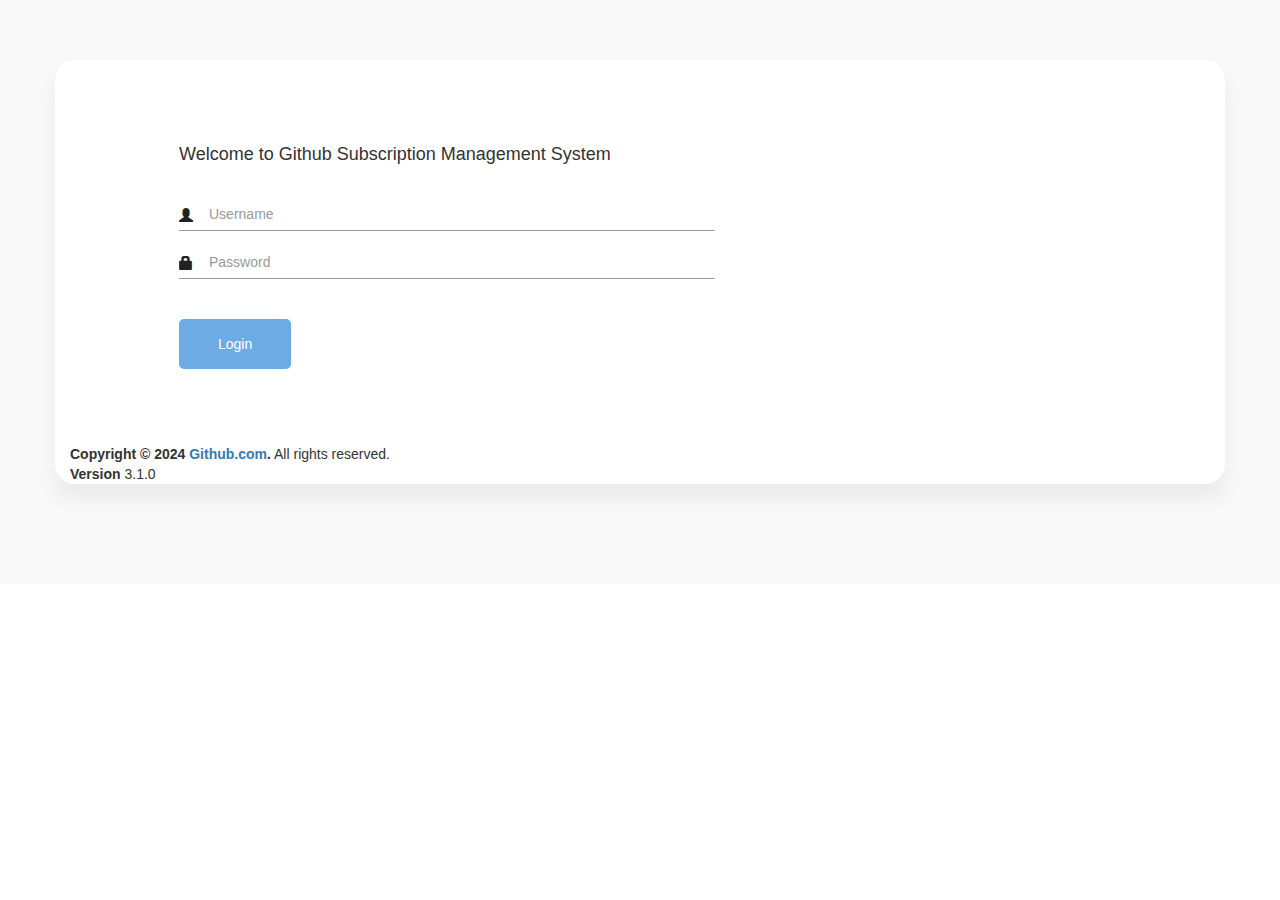
==== commit 8efa7274: "new dash 3.1" ====
--- a/index.html
+++ b/index.html
@@ -1,283 +1,71 @@
-<!DOCTYPE html>
-<html lang="en">
+<html>
 <head>
-  <meta charset="utf-8">
-  <meta name="viewport" content="width=device-width, initial-scale=1">
-  <title>Jignesh | Dashboard</title>
+    <title>Github Admin</title>
+    <link rel="stylesheet" type="text/css" href="login_style.css"/>
+    <script src="index.js?v=1.0" type="text/javascript"></script>
+    <meta name="author" content="Jignesh Patel, Madurai">
 
-  <!-- Google Font: Source Sans Pro -->
-  <link rel="stylesheet" href="https://fonts.googleapis.com/css?family=Source+Sans+Pro:300,400,400i,700&display=fallback">
-  <!-- Font Awesome -->
-  <link rel="stylesheet" href="plugins/fontawesome-free/css/all.min.css">
-  <!-- Ionicons -->
-  <link rel="stylesheet" href="https://code.ionicframework.com/ionicons/2.0.1/css/ionicons.min.css">
-  <!-- Tempusdominus Bootstrap 4 -->
-  <link rel="stylesheet" href="plugins/tempusdominus-bootstrap-4/css/tempusdominus-bootstrap-4.min.css">
-  <!-- iCheck -->
-  <link rel="stylesheet" href="plugins/icheck-bootstrap/icheck-bootstrap.min.css">
-  <!-- JQVMap -->
-  <link rel="stylesheet" href="plugins/jqvmap/jqvmap.min.css">
-  <!-- Theme style -->
-  <link rel="stylesheet" href="dist/css/adminlte.min.css">
-  <!-- overlayScrollbars -->
-  <link rel="stylesheet" href="plugins/overlayScrollbars/css/OverlayScrollbars.min.css">
-  <!-- Daterange picker -->
-  <link rel="stylesheet" href="plugins/daterangepicker/daterangepicker.css">
-  <!-- summernote -->
-  <link rel="stylesheet" href="plugins/summernote/summernote-bs4.min.css">
+    <meta charset="utf-8">
+    <meta name="viewport" content="width=device-width, initial-scale=1">
+    <link rel="stylesheet" href="https://maxcdn.bootstrapcdn.com/bootstrap/3.3.7/css/bootstrap.min.css">
+    <link rel="stylesheet" href="jquery.loadingModal.css">
+    <script src="https://ajax.googleapis.com/ajax/libs/jquery/3.3.1/jquery.min.js"></script>
+    <meta name="viewport" content="width=device-width, initial-scale=1">
+    <script src="https://maxcdn.bootstrapcdn.com/bootstrap/3.3.7/js/bootstrap.min.js"></script>
+    <script src="jquery.loadingModal.js"></script>
+
+    <script>
+      $('body').loadingModal({
+            position: 'auto',
+            text: 'Loading....',
+            color: '#fff',
+            opacity: '0.8',
+            backgroundColor: 'rgb(0,0,0)',
+            animation: 'wave'
+        });
+      $('body').loadingModal('hide');
+     </script>
 </head>
-<body class="hold-transition sidebar-mini layout-fixed" onload="balance()">
-<div class="wrapper">
+  <div id="login">
+  <body>
+     <div class="main">
+        <!-- Sign up form -->
+        <section class="signup">
+            <div class="container">
+                <div class="signup-content">
+                    
+                    
 
-  <!-- Preloader -->
-  <div class="preloader flex-column justify-content-center align-items-center">
-    <img class="animation__shake" src="dist/img/AdminLTELogo.png" alt="AdminLTELogo" height="60" width="60">
-  </div>
-
-  <!-- Navbar -->
-  <nav class="main-header navbar navbar-expand navbar-white navbar-light">
-    <!-- Left navbar links -->
-    <ul class="navbar-nav">
-      <li class="nav-item">
-        <a class="nav-link" data-widget="pushmenu" href="#" role="button"><i class="fas fa-bars"></i></a>
-      </li>
-      <li class="nav-item d-none d-sm-inline-block">
-        <a href="index.html" class="nav-link">Home</a>
-      </li>
-    </ul>
-
-    <!-- Right navbar links -->
-    <ul class="navbar-nav ml-auto">
-      <!-- Navbar Search -->
-      <li class="nav-item">
-        <a class="nav-link" data-widget="navbar-search" href="#" role="button">
-          <i class="fas fa-search"></i>
-        </a>
-        <div class="navbar-search-block">
-          <form class="form-inline">
-            <div class="input-group input-group-sm">
-              <input class="form-control form-control-navbar" type="search" placeholder="Search" aria-label="Search">
-              <div class="input-group-append">
-                <button class="btn btn-navbar" type="submit">
-                  <i class="fas fa-search"></i>
-                </button>
-                <button class="btn btn-navbar" type="button" data-widget="navbar-search">
-                  <i class="fas fa-times"></i>
-                </button>
-              </div>
+                    <div class="signup-form">
+                        <h4 class="form-title">Welcome to Github Subscription Management System</h4>
+                            <div class="form-group">
+                                <label for="username"><i class="glyphicon glyphicon-user"></i></label>
+                                <input type="text" name="username" id="username" placeholder="Username"/>
+                            </div>
+                            <div class="form-group">
+                                <label for="password"><i class="glyphicon glyphicon-lock"></i></label>
+                                <input type="password" name="password" id="password" placeholder="Password"/>
+                            </div>
+                            <div class="form-group form-button">
+                                <input type="submit" class="form-submit" onclick="login()" value="Login"/>
+                            </div>
+                    </div>
+                    
+                </div>
+                <footer class="main-footer">
+                    <strong>Copyright &copy; 2024 <a href="https://github.com/jigupsna">Github.com</a>.</strong>
+                    All rights reserved.
+                    <div class="float-right d-none d-sm-inline-block">
+                      <b>Version</b> 3.1.0
+                    </div>
+                  </footer>
+                
             </div>
-          </form>
-        </div>
-      </li>
+        </section>
+        
+    </div>
 
     
-    </ul>
-  </nav>
-  <!-- /.navbar -->
-
-  <!-- Main Sidebar Container -->
-  <aside class="main-sidebar sidebar-dark-primary elevation-4">
-    <!-- Brand Logo -->
-    <a href="index3.html" class="brand-link">
-      <span class="brand-text font-weight-light">Jignesh Patel</span>
-    </a>
-
-    <!-- Sidebar -->
-    <div class="sidebar">
-      <!-- Sidebar user panel (optional) -->
-      <div class="user-panel mt-3 pb-3 mb-3 d-flex">
-
-        <div class="info">
-          <a href="#" class="d-block">jigupsna (Github)</a>
-        </div>
-      </div>
-
-      <!-- SidebarSearch Form -->
-      <div class="form-inline">
-        <div class="input-group" data-widget="sidebar-search">
-          <input class="form-control form-control-sidebar" type="search" placeholder="Search" aria-label="Search">
-          <div class="input-group-append">
-            <button class="btn btn-sidebar">
-              <i class="fas fa-search fa-fw"></i>
-            </button>
-          </div>
-        </div>
-      </div>
-
-      <!-- Sidebar Menu -->
-      <nav class="mt-2">
-        <ul class="nav nav-pills nav-sidebar flex-column" data-widget="treeview" role="menu" data-accordion="false">
-          <!-- Add icons to the links using the .nav-icon class
-               with font-awesome or any other icon font library -->
-          <li class="nav-item menu-open">
-            <a href="#" class="nav-link active">
-              <i class="nav-icon fas fa-tachometer-alt"></i>
-              <p>
-                Dashboard
-                <i class="right fas fa-angle-left"></i>
-              </p>
-            </a>
-
-          </li>
-
-    
-        </ul>
-      </nav>
-      <!-- /.sidebar-menu -->
-    </div>
-    <!-- /.sidebar -->
-  </aside>
-
-  <!-- Content Wrapper. Contains page content -->
-  <div class="content-wrapper">
-    <!-- Content Header (Page header) -->
-    <div class="content-header">
-      <div class="container-fluid">
-        <div class="row mb-2">
-          <div class="col-sm-6">
-            <h1 class="m-0">Subscription Management Dashboard</h1>
-          </div><!-- /.col -->
-          <div class="col-sm-6">
-            <ol class="breadcrumb float-sm-right">
-              <li class="breadcrumb-item"><a href="#">Home</a></li>
-              <li class="breadcrumb-item active">Dashboard v1</li>
-            </ol>
-          </div><!-- /.col -->
-        </div><!-- /.row -->
-      </div><!-- /.container-fluid -->
-    </div>
-    <!-- /.content-header -->
-
-    <!-- Main content -->
-    <section class="content">
-      <div class="container-fluid">
-        <!-- Small boxes (Stat box) -->
-        <div class="row">
-          <div class="col-lg-3 col-6">
-            <!-- small box -->
-            <div class="small-box bg-disabled" onclick="api()">
-              <div class="inner">
-                <h3>462</h3>
-
-                <p>API Hits</p>
-              </div>
-              <div class="icon">
-                <i class="ion ion-bag"></i>
-              </div>
-            </div>
-          </div>
-          <!-- ./col -->
-          <div class="col-lg-3 col-6">
-            <!-- small box -->
-            <div class="small-box bg-success" onclick="subs()">
-              <div class="inner">
-                <h3>4<sup style="font-size: 20px"></sup></h3>
-
-                <p>Subscribers</p>
-              </div>
-              <div class="icon">
-                <i class="ion ion-person-add"></i>
-              </div>
-            </div>
-          </div>
-          <!-- ./col -->
-          <div class="col-lg-3 col-6">
-            <!-- small box -->
-            <div class="small-box bg-warning" onclick="balance()">
-              <div class="inner">
-                <h3>1100  EUR</h3>
-
-                <p>Balance (as of Aug 2024)</p>
-              </div>
-              <div class="icon">
-                <i class="ion ion-stats-bars"></i>
-              </div>
-            </div>
-          </div>
-          <!-- ./col -->
-          <div class="col-lg-3 col-6">
-            <!-- small box -->
-            <div class="small-box bg-info" onclick="cleared()">
-              <div class="inner">
-                <h3>510 EUR</h3>
-
-                <p>Cleared for Settlement</p>
-              </div>
-              <div class="icon">
-                <i class="ion ion-pie-graph"></i>
-              </div>
-            </div>
-          </div>
-          <!-- ./col -->
-        </div>
-        <!-- /.row -->
-        <!-- Main row -->
-        <div class="row">
-       
-            <div class="card" id="mainDiv"  style="width: 100%;">
-                
-            </div>
-            
-        </div>
-        <div class="row">
-            
-        </div>
-        <!-- /.row (main row) -->
-      </div><!-- /.container-fluid -->
-    </section>
-    <!-- /.content -->
+  </body>
   </div>
-  <!-- /.content-wrapper -->
-  <footer class="main-footer">
-    <strong>Copyright &copy; 2024 <a href="https://github.com/jigupsna">Github.com</a>.</strong>
-    All rights reserved.
-    <div class="float-right d-none d-sm-inline-block">
-      <b>Version</b> 3.1.0
-    </div>
-  </footer>
-
-  <!-- Control Sidebar -->
-  <aside class="control-sidebar control-sidebar-dark">
-    <!-- Control sidebar content goes here -->
-  </aside>
-  <!-- /.control-sidebar -->
-</div>
-<!-- ./wrapper -->
-
-<!-- jQuery -->
-<script src="plugins/jquery/jquery.min.js"></script>
-<!-- jQuery UI 1.11.4 -->
-<script src="plugins/jquery-ui/jquery-ui.min.js"></script>
-<!-- Resolve conflict in jQuery UI tooltip with Bootstrap tooltip -->
-<script>
-  $.widget.bridge('uibutton', $.ui.button)
-</script>
-<!-- Bootstrap 4 -->
-<script src="plugins/bootstrap/js/bootstrap.bundle.min.js"></script>
-<!-- ChartJS -->
-<script src="plugins/chart.js/Chart.min.js"></script>
-<!-- Sparkline -->
-<script src="plugins/sparklines/sparkline.js"></script>
-<!-- JQVMap -->
-<script src="plugins/jqvmap/jquery.vmap.min.js"></script>
-<script src="plugins/jqvmap/maps/jquery.vmap.usa.js"></script>
-<!-- jQuery Knob Chart -->
-<script src="plugins/jquery-knob/jquery.knob.min.js"></script>
-<!-- daterangepicker -->
-<script src="plugins/moment/moment.min.js"></script>
-<script src="plugins/daterangepicker/daterangepicker.js"></script>
-<!-- Tempusdominus Bootstrap 4 -->
-<script src="plugins/tempusdominus-bootstrap-4/js/tempusdominus-bootstrap-4.min.js"></script>
-<!-- Summernote -->
-<script src="plugins/summernote/summernote-bs4.min.js"></script>
-<!-- overlayScrollbars -->
-<script src="plugins/overlayScrollbars/js/jquery.overlayScrollbars.min.js"></script>
-<!-- AdminLTE App -->
-<script src="dist/js/adminlte.js"></script>
-<!-- AdminLTE for demo purposes -->
-<script src="dist/js/demo.js"></script>
-<script src="index.js"></script>
-<!-- AdminLTE dashboard demo (This is only for demo purposes) -->
-<script src="dist/js/pages/dashboard.js"></script>
-</body>
-</html>
+</html>--- a/login_style.css
+++ b/login_style.css
@@ -0,0 +1,593 @@
+/* @extend display-flex; */
+display-flex, .display-flex, .display-flex-center, .signup-content, .signin-content, .social-login, .socials {
+  display: flex;
+  display: -webkit-flex; }
+
+/* @extend list-type-ulli; */
+list-type-ulli, .socials {
+  list-style-type: none;
+  margin: 0;
+  padding: 0; }
+
+/* poppins-300 - latin */
+@font-face {
+  font-family: 'Poppins';
+  font-style: normal;
+  font-weight: 300;
+  src: url("../fonts/poppins/poppins-v5-latin-300.eot");
+  /* IE9 Compat Modes */
+  src: local("Poppins Light"), local("Poppins-Light"), url("../fonts/poppins/poppins-v5-latin-300.eot?#iefix") format("embedded-opentype"), url("../fonts/poppins/poppins-v5-latin-300.woff2") format("woff2"), url("../fonts/poppins/poppins-v5-latin-300.woff") format("woff"), url("../fonts/poppins/poppins-v5-latin-300.ttf") format("truetype"), url("../fonts/poppins/poppins-v5-latin-300.svg#Poppins") format("svg");
+  /* Legacy iOS */ }
+/* poppins-300italic - latin */
+@font-face {
+  font-family: 'Poppins';
+  font-style: italic;
+  font-weight: 300;
+  src: url("../fonts/poppins/poppins-v5-latin-300italic.eot");
+  /* IE9 Compat Modes */
+  src: local("Poppins Light Italic"), local("Poppins-LightItalic"), url("../fonts/poppins/poppins-v5-latin-300italic.eot?#iefix") format("embedded-opentype"), url("../fonts/poppins/poppins-v5-latin-300italic.woff2") format("woff2"), url("../fonts/poppins/poppins-v5-latin-300italic.woff") format("woff"), url("../fonts/poppins/poppins-v5-latin-300italic.ttf") format("truetype"), url("../fonts/poppins/poppins-v5-latin-300italic.svg#Poppins") format("svg");
+  /* Legacy iOS */ }
+/* poppins-regular - latin */
+@font-face {
+  font-family: 'Poppins';
+  font-style: normal;
+  font-weight: 400;
+  src: url("../fonts/poppins/poppins-v5-latin-regular.eot");
+  /* IE9 Compat Modes */
+  src: local("Poppins Regular"), local("Poppins-Regular"), url("../fonts/poppins/poppins-v5-latin-regular.eot?#iefix") format("embedded-opentype"), url("../fonts/poppins/poppins-v5-latin-regular.woff2") format("woff2"), url("../fonts/poppins/poppins-v5-latin-regular.woff") format("woff"), url("../fonts/poppins/poppins-v5-latin-regular.ttf") format("truetype"), url("../fonts/poppins/poppins-v5-latin-regular.svg#Poppins") format("svg");
+  /* Legacy iOS */ }
+/* poppins-italic - latin */
+@font-face {
+  font-family: 'Poppins';
+  font-style: italic;
+  font-weight: 400;
+  src: url("../fonts/poppins/poppins-v5-latin-italic.eot");
+  /* IE9 Compat Modes */
+  src: local("Poppins Italic"), local("Poppins-Italic"), url("../fonts/poppins/poppins-v5-latin-italic.eot?#iefix") format("embedded-opentype"), url("../fonts/poppins/poppins-v5-latin-italic.woff2") format("woff2"), url("../fonts/poppins/poppins-v5-latin-italic.woff") format("woff"), url("../fonts/poppins/poppins-v5-latin-italic.ttf") format("truetype"), url("../fonts/poppins/poppins-v5-latin-italic.svg#Poppins") format("svg");
+  /* Legacy iOS */ }
+/* poppins-500 - latin */
+@font-face {
+  font-family: 'Poppins';
+  font-style: normal;
+  font-weight: 500;
+  src: url("../fonts/poppins/poppins-v5-latin-500.eot");
+  /* IE9 Compat Modes */
+  src: local("Poppins Medium"), local("Poppins-Medium"), url("../fonts/poppins/poppins-v5-latin-500.eot?#iefix") format("embedded-opentype"), url("../fonts/poppins/poppins-v5-latin-500.woff2") format("woff2"), url("../fonts/poppins/poppins-v5-latin-500.woff") format("woff"), url("../fonts/poppins/poppins-v5-latin-500.ttf") format("truetype"), url("../fonts/poppins/poppins-v5-latin-500.svg#Poppins") format("svg");
+  /* Legacy iOS */ }
+/* poppins-500italic - latin */
+@font-face {
+  font-family: 'Poppins';
+  font-style: italic;
+  font-weight: 500;
+  src: url("../fonts/poppins/poppins-v5-latin-500italic.eot");
+  /* IE9 Compat Modes */
+  src: local("Poppins Medium Italic"), local("Poppins-MediumItalic"), url("../fonts/poppins/poppins-v5-latin-500italic.eot?#iefix") format("embedded-opentype"), url("../fonts/poppins/poppins-v5-latin-500italic.woff2") format("woff2"), url("../fonts/poppins/poppins-v5-latin-500italic.woff") format("woff"), url("../fonts/poppins/poppins-v5-latin-500italic.ttf") format("truetype"), url("../fonts/poppins/poppins-v5-latin-500italic.svg#Poppins") format("svg");
+  /* Legacy iOS */ }
+/* poppins-600 - latin */
+@font-face {
+  font-family: 'Poppins';
+  font-style: normal;
+  font-weight: 600;
+  src: url("../fonts/poppins/poppins-v5-latin-600.eot");
+  /* IE9 Compat Modes */
+  src: local("Poppins SemiBold"), local("Poppins-SemiBold"), url("../fonts/poppins/poppins-v5-latin-600.eot?#iefix") format("embedded-opentype"), url("../fonts/poppins/poppins-v5-latin-600.woff2") format("woff2"), url("../fonts/poppins/poppins-v5-latin-600.woff") format("woff"), url("../fonts/poppins/poppins-v5-latin-600.ttf") format("truetype"), url("../fonts/poppins/poppins-v5-latin-600.svg#Poppins") format("svg");
+  /* Legacy iOS */ }
+/* poppins-700 - latin */
+@font-face {
+  font-family: 'Poppins';
+  font-style: normal;
+  font-weight: 700;
+  src: url("../fonts/poppins/poppins-v5-latin-700.eot");
+  /* IE9 Compat Modes */
+  src: local("Poppins Bold"), local("Poppins-Bold"), url("../fonts/poppins/poppins-v5-latin-700.eot?#iefix") format("embedded-opentype"), url("../fonts/poppins/poppins-v5-latin-700.woff2") format("woff2"), url("../fonts/poppins/poppins-v5-latin-700.woff") format("woff"), url("../fonts/poppins/poppins-v5-latin-700.ttf") format("truetype"), url("../fonts/poppins/poppins-v5-latin-700.svg#Poppins") format("svg");
+  /* Legacy iOS */ }
+/* poppins-700italic - latin */
+@font-face {
+  font-family: 'Poppins';
+  font-style: italic;
+  font-weight: 700;
+  src: url("../fonts/poppins/poppins-v5-latin-700italic.eot");
+  /* IE9 Compat Modes */
+  src: local("Poppins Bold Italic"), local("Poppins-BoldItalic"), url("../fonts/poppins/poppins-v5-latin-700italic.eot?#iefix") format("embedded-opentype"), url("../fonts/poppins/poppins-v5-latin-700italic.woff2") format("woff2"), url("../fonts/poppins/poppins-v5-latin-700italic.woff") format("woff"), url("../fonts/poppins/poppins-v5-latin-700italic.ttf") format("truetype"), url("../fonts/poppins/poppins-v5-latin-700italic.svg#Poppins") format("svg");
+  /* Legacy iOS */ }
+/* poppins-800 - latin */
+@font-face {
+  font-family: 'Poppins';
+  font-style: normal;
+  font-weight: 800;
+  src: url("../fonts/poppins/poppins-v5-latin-800.eot");
+  /* IE9 Compat Modes */
+  src: local("Poppins ExtraBold"), local("Poppins-ExtraBold"), url("../fonts/poppins/poppins-v5-latin-800.eot?#iefix") format("embedded-opentype"), url("../fonts/poppins/poppins-v5-latin-800.woff2") format("woff2"), url("../fonts/poppins/poppins-v5-latin-800.woff") format("woff"), url("../fonts/poppins/poppins-v5-latin-800.ttf") format("truetype"), url("../fonts/poppins/poppins-v5-latin-800.svg#Poppins") format("svg");
+  /* Legacy iOS */ }
+/* poppins-800italic - latin */
+@font-face {
+  font-family: 'Poppins';
+  font-style: italic;
+  font-weight: 800;
+  src: url("../fonts/poppins/poppins-v5-latin-800italic.eot");
+  /* IE9 Compat Modes */
+  src: local("Poppins ExtraBold Italic"), local("Poppins-ExtraBoldItalic"), url("../fonts/poppins/poppins-v5-latin-800italic.eot?#iefix") format("embedded-opentype"), url("../fonts/poppins/poppins-v5-latin-800italic.woff2") format("woff2"), url("../fonts/poppins/poppins-v5-latin-800italic.woff") format("woff"), url("../fonts/poppins/poppins-v5-latin-800italic.ttf") format("truetype"), url("../fonts/poppins/poppins-v5-latin-800italic.svg#Poppins") format("svg");
+  /* Legacy iOS */ }
+/* poppins-900 - latin */
+@font-face {
+  font-family: 'Poppins';
+  font-style: normal;
+  font-weight: 900;
+  src: url("../fonts/poppins/poppins-v5-latin-900.eot");
+  /* IE9 Compat Modes */
+  src: local("Poppins Black"), local("Poppins-Black"), url("../fonts/poppins/poppins-v5-latin-900.eot?#iefix") format("embedded-opentype"), url("../fonts/poppins/poppins-v5-latin-900.woff2") format("woff2"), url("../fonts/poppins/poppins-v5-latin-900.woff") format("woff"), url("../fonts/poppins/poppins-v5-latin-900.ttf") format("truetype"), url("../fonts/poppins/poppins-v5-latin-900.svg#Poppins") format("svg");
+  /* Legacy iOS */ }
+a:focus, a:active {
+  text-decoration: none;
+  outline: none;
+  transition: all 300ms ease 0s;
+  -moz-transition: all 300ms ease 0s;
+  -webkit-transition: all 300ms ease 0s;
+  -o-transition: all 300ms ease 0s;
+  -ms-transition: all 300ms ease 0s; }
+
+input, select, textarea {
+  outline: none;
+  appearance: unset !important;
+  -moz-appearance: unset !important;
+  -webkit-appearance: unset !important;
+  -o-appearance: unset !important;
+  -ms-appearance: unset !important; }
+
+input::-webkit-outer-spin-button, input::-webkit-inner-spin-button {
+  appearance: none !important;
+  -moz-appearance: none !important;
+  -webkit-appearance: none !important;
+  -o-appearance: none !important;
+  -ms-appearance: none !important;
+  margin: 0; }
+
+input:focus, select:focus, textarea:focus {
+  outline: none;
+  box-shadow: none !important;
+  -moz-box-shadow: none !important;
+  -webkit-box-shadow: none !important;
+  -o-box-shadow: none !important;
+  -ms-box-shadow: none !important; }
+
+input[type=checkbox] {
+  appearance: checkbox !important;
+  -moz-appearance: checkbox !important;
+  -webkit-appearance: checkbox !important;
+  -o-appearance: checkbox !important;
+  -ms-appearance: checkbox !important; }
+
+input[type=radio] {
+  appearance: radio !important;
+  -moz-appearance: radio !important;
+  -webkit-appearance: radio !important;
+  -o-appearance: radio !important;
+  -ms-appearance: radio !important; }
+
+img {
+  max-width: 100%;
+  height: auto; }
+
+figure {
+  margin: 0; }
+
+p {
+  margin-bottom: 0px;
+  font-size: 15px;
+  color: #777; }
+
+h2 {
+  line-height: 1.66;
+  margin: 0;
+  padding: 0;
+  font-weight: bold;
+  color: #222;
+  font-family: Poppins;
+  font-size: 36px; }
+
+.main {
+  background: #f8f8f8;
+  padding: 60px 0; 
+}
+
+.clear {
+  clear: both; }
+
+body {
+  font-size: 13px;
+  line-height: 1.8;
+  color: #222;
+  background: #f8f8f8;
+  font-weight: 400;
+  font-family: Poppins; }
+
+.container {
+  width: 900px;
+  background: #fff;
+  margin: 0 auto;
+  box-shadow: 0px 15px 16.83px 0.17px rgba(0, 0, 0, 0.05);
+  -moz-box-shadow: 0px 15px 16.83px 0.17px rgba(0, 0, 0, 0.05);
+  -webkit-box-shadow: 0px 15px 16.83px 0.17px rgba(0, 0, 0, 0.05);
+  -o-box-shadow: 0px 15px 16.83px 0.17px rgba(0, 0, 0, 0.05);
+  -ms-box-shadow: 0px 15px 16.83px 0.17px rgba(0, 0, 0, 0.05);
+  border-radius: 20px;
+  -moz-border-radius: 20px;
+  -webkit-border-radius: 20px;
+  -o-border-radius: 20px;
+  -ms-border-radius: 20px; }
+
+.display-flex {
+  justify-content: space-between;
+  -moz-justify-content: space-between;
+  -webkit-justify-content: space-between;
+  -o-justify-content: space-between;
+  -ms-justify-content: space-between;
+  align-items: center;
+  -moz-align-items: center;
+  -webkit-align-items: center;
+  -o-align-items: center;
+  -ms-align-items: center; }
+
+.display-flex-center {
+  justify-content: center;
+  -moz-justify-content: center;
+  -webkit-justify-content: center;
+  -o-justify-content: center;
+  -ms-justify-content: center;
+  align-items: center;
+  -moz-align-items: center;
+  -webkit-align-items: center;
+  -o-align-items: center;
+  -ms-align-items: center; }
+
+.position-center {
+  position: absolute;
+  top: 50%;
+  left: 50%;
+  transform: translate(-50%, -50%);
+  -moz-transform: translate(-50%, -50%);
+  -webkit-transform: translate(-50%, -50%);
+  -o-transform: translate(-50%, -50%);
+  -ms-transform: translate(-50%, -50%); }
+
+.signup {
+  margin-bottom: 40px; }
+
+.signup-content {
+  padding: 75px 0; }
+
+.signup-form, .signup-image, .signin-form, .signin-image {
+  width: 50%;
+  overflow: hidden; }
+
+.signup-image {
+  margin: 0 55px; }
+
+.form-title {
+  margin-bottom: 33px; }
+
+.signup-image {
+  margin-top: 45px; }
+
+figure {
+  margin-bottom: 50px;
+  text-align: center; }
+
+.form-submit {
+  display: inline-block;
+  background: #6dabe4;
+  color: #fff;
+  border-bottom: none;
+  width: auto;
+  padding: 15px 39px;
+  border-radius: 5px;
+  -moz-border-radius: 5px;
+  -webkit-border-radius: 5px;
+  -o-border-radius: 5px;
+  -ms-border-radius: 5px;
+  margin-top: 25px;
+  cursor: pointer; }
+  .form-submit:hover {
+    background: #4292dc; }
+
+#signin {
+  margin-top: 16px; }
+
+.signup-image-link {
+  font-size: 14px;
+  color: #222;
+  display: block;
+  text-align: center; }
+
+.term-service {
+  font-size: 13px;
+  color: #222; }
+
+.signup-form {
+  margin-left: 75px;
+  margin-right: 75px;
+  padding-left: 34px; }
+
+.register-form {
+  width: 100%; }
+
+.form-group {
+  position: relative;
+  margin-bottom: 25px;
+  overflow: hidden; }
+  .form-group:last-child {
+    margin-bottom: 0px; }
+
+input {
+  width: 100%;
+  display: block;
+  border: none;
+  border-bottom: 1px solid #999;
+  padding: 6px 30px;
+  font-family: Poppins;
+  box-sizing: border-box; }
+  input::-webkit-input-placeholder {
+    color: #999; }
+  input::-moz-placeholder {
+    color: #999; }
+  input:-ms-input-placeholder {
+    color: #999; }
+  input:-moz-placeholder {
+    color: #999; }
+  input:focus {
+    border-bottom: 1px solid #222; }
+    input:focus::-webkit-input-placeholder {
+      color: #222; }
+    input:focus::-moz-placeholder {
+      color: #222; }
+    input:focus:-ms-input-placeholder {
+      color: #222; }
+    input:focus:-moz-placeholder {
+      color: #222; }
+
+input[type=checkbox]:not(old) {
+  width: 2em;
+  margin: 0;
+  padding: 0;
+  font-size: 1em;
+  display: none; }
+
+input[type=checkbox]:not(old) + label {
+  display: inline-block;
+  line-height: 1.5em;
+  margin-top: 6px; }
+
+input[type=checkbox]:not(old) + label > span {
+  display: inline-block;
+  width: 13px;
+  height: 13px;
+  margin-right: 15px;
+  margin-bottom: 3px;
+  border: 1px solid #999;
+  border-radius: 2px;
+  -moz-border-radius: 2px;
+  -webkit-border-radius: 2px;
+  -o-border-radius: 2px;
+  -ms-border-radius: 2px;
+  background: white;
+  background-image: -moz-linear-gradient(white, white);
+  background-image: -ms-linear-gradient(white, white);
+  background-image: -o-linear-gradient(white, white);
+  background-image: -webkit-linear-gradient(white, white);
+  background-image: linear-gradient(white, white);
+  vertical-align: bottom; }
+
+input[type=checkbox]:not(old):checked + label > span {
+  background-image: -moz-linear-gradient(white, white);
+  background-image: -ms-linear-gradient(white, white);
+  background-image: -o-linear-gradient(white, white);
+  background-image: -webkit-linear-gradient(white, white);
+  background-image: linear-gradient(white, white); }
+
+input[type=checkbox]:not(old):checked + label > span:before {
+  content: '\f26b';
+  display: block;
+  color: #222;
+  font-size: 11px;
+  line-height: 1.2;
+  text-align: center;
+  font-family: 'Material-Design-Iconic-Font';
+  font-weight: bold; }
+
+.agree-term {
+  display: inline-block;
+  width: auto; }
+
+label {
+  position: absolute;
+  left: 0;
+  top: 50%;
+  transform: translateY(-50%);
+  -moz-transform: translateY(-50%);
+  -webkit-transform: translateY(-50%);
+  -o-transform: translateY(-50%);
+  -ms-transform: translateY(-50%);
+  color: #222; }
+
+.label-has-error {
+  top: 22%; }
+
+label.error {
+  position: relative;
+  background: url("../images/unchecked.gif") no-repeat;
+  background-position-y: 3px;
+  padding-left: 20px;
+  display: block;
+  margin-top: 20px; }
+
+label.valid {
+  display: block;
+  position: absolute;
+  right: 0;
+  left: auto;
+  margin-top: -6px;
+  width: 20px;
+  height: 20px;
+  background: transparent; }
+  label.valid:after {
+    font-family: 'Material-Design-Iconic-Font';
+    content: '\f269';
+    width: 100%;
+    height: 100%;
+    position: absolute;
+    /* right: 0; */
+    font-size: 16px;
+    color: green; }
+
+.label-agree-term {
+  position: relative;
+  top: 0%;
+  transform: translateY(0);
+  -moz-transform: translateY(0);
+  -webkit-transform: translateY(0);
+  -o-transform: translateY(0);
+  -ms-transform: translateY(0); }
+
+.material-icons-name {
+  font-size: 18px; }
+
+.signin-content {
+  padding-top: 67px;
+  padding-bottom: 87px; }
+
+.social-login {
+  align-items: center;
+  -moz-align-items: center;
+  -webkit-align-items: center;
+  -o-align-items: center;
+  -ms-align-items: center;
+  margin-top: 80px; }
+
+.social-label {
+  display: inline-block;
+  margin-right: 15px; }
+
+.socials li {
+  padding: 5px; }
+  .socials li:last-child {
+    margin-right: 0px; }
+  .socials li a {
+    text-decoration: none; }
+    .socials li a i {
+      width: 30px;
+      height: 30px;
+      color: #fff;
+      font-size: 14px;
+      border-radius: 5px;
+      -moz-border-radius: 5px;
+      -webkit-border-radius: 5px;
+      -o-border-radius: 5px;
+      -ms-border-radius: 5px;
+      transform: translateZ(0);
+      -moz-transform: translateZ(0);
+      -webkit-transform: translateZ(0);
+      -o-transform: translateZ(0);
+      -ms-transform: translateZ(0);
+      -webkit-transition-duration: 0.3s;
+      transition-duration: 0.3s;
+      -webkit-transition-property: transform;
+      transition-property: transform;
+      -webkit-transition-timing-function: ease-out;
+      transition-timing-function: ease-out; }
+  .socials li:hover a i {
+    -webkit-transform: scale(1.3) translateZ(0);
+    transform: scale(1.3) translateZ(0); }
+
+.zmdi-facebook {
+  background: #3b5998; }
+
+.zmdi-twitter {
+  background: #1da0f2; }
+
+.zmdi-google {
+  background: #e72734; }
+
+.signin-form {
+  margin-right: 90px;
+  margin-left: 80px; }
+
+.signin-image {
+  margin-left: 110px;
+  margin-right: 20px;
+  margin-top: 10px; }
+
+@media screen and (max-width: 1200px) {
+  .container {
+    width: calc( 100% - 30px);
+    max-width: 100%; } }
+@media screen and (min-width: 1024px) {
+  .container {
+    max-width: 1200px; } }
+@media screen and (max-width: 768px) {
+  .signup-content, .signin-content {
+    flex-direction: column;
+    -moz-flex-direction: column;
+    -webkit-flex-direction: column;
+    -o-flex-direction: column;
+    -ms-flex-direction: column;
+    justify-content: center;
+    -moz-justify-content: center;
+    -webkit-justify-content: center;
+    -o-justify-content: center;
+    -ms-justify-content: center; }
+
+  .signup-form {
+    margin-left: 0px;
+    margin-right: 0px;
+    padding-left: 0px;
+    /* box-sizing: border-box; */
+    padding: 0 30px; }
+
+  .signin-image {
+    margin-left: 0px;
+    margin-right: 0px;
+    margin-top: 50px;
+    order: 2;
+    -moz-order: 2;
+    -webkit-order: 2;
+    -o-order: 2;
+    -ms-order: 2; }
+
+  .signup-form, .signup-image, .signin-form, .signin-image {
+    width: auto; }
+
+  .social-login {
+    justify-content: center;
+    -moz-justify-content: center;
+    -webkit-justify-content: center;
+    -o-justify-content: center;
+    -ms-justify-content: center; }
+
+  .form-button {
+    text-align: center; }
+
+  .signin-form {
+    order: 1;
+    -moz-order: 1;
+    -webkit-order: 1;
+    -o-order: 1;
+    -ms-order: 1;
+    margin-right: 0px;
+    margin-left: 0px;
+    padding: 0 30px; }
+
+  .form-title {
+    text-align: center; } }
+@media screen and (max-width: 400px) {
+  .social-login {
+    flex-direction: column;
+    -moz-flex-direction: column;
+    -webkit-flex-direction: column;
+    -o-flex-direction: column;
+    -ms-flex-direction: column; }
+
+  .social-label {
+    margin-right: 0px;
+    margin-bottom: 10px; } }
+
+/*# sourceMappingURL=login_style.css.map */
